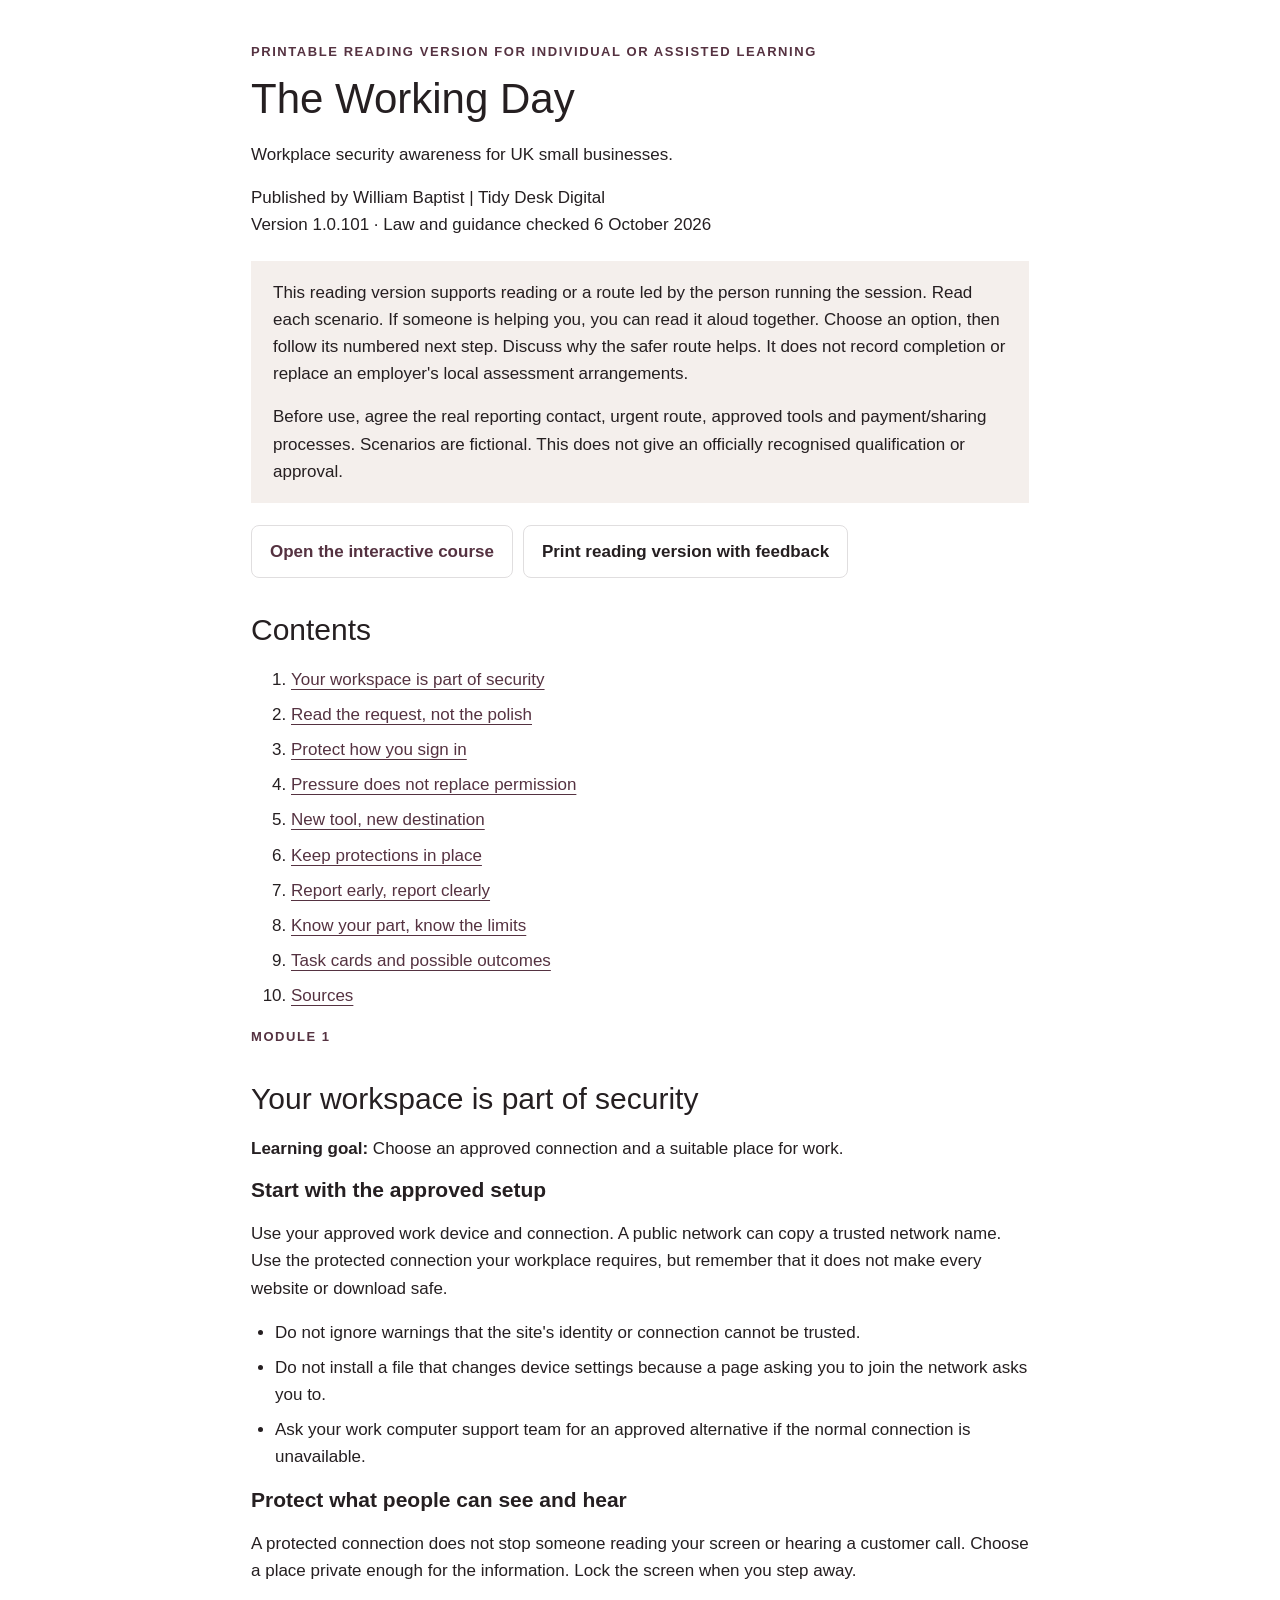
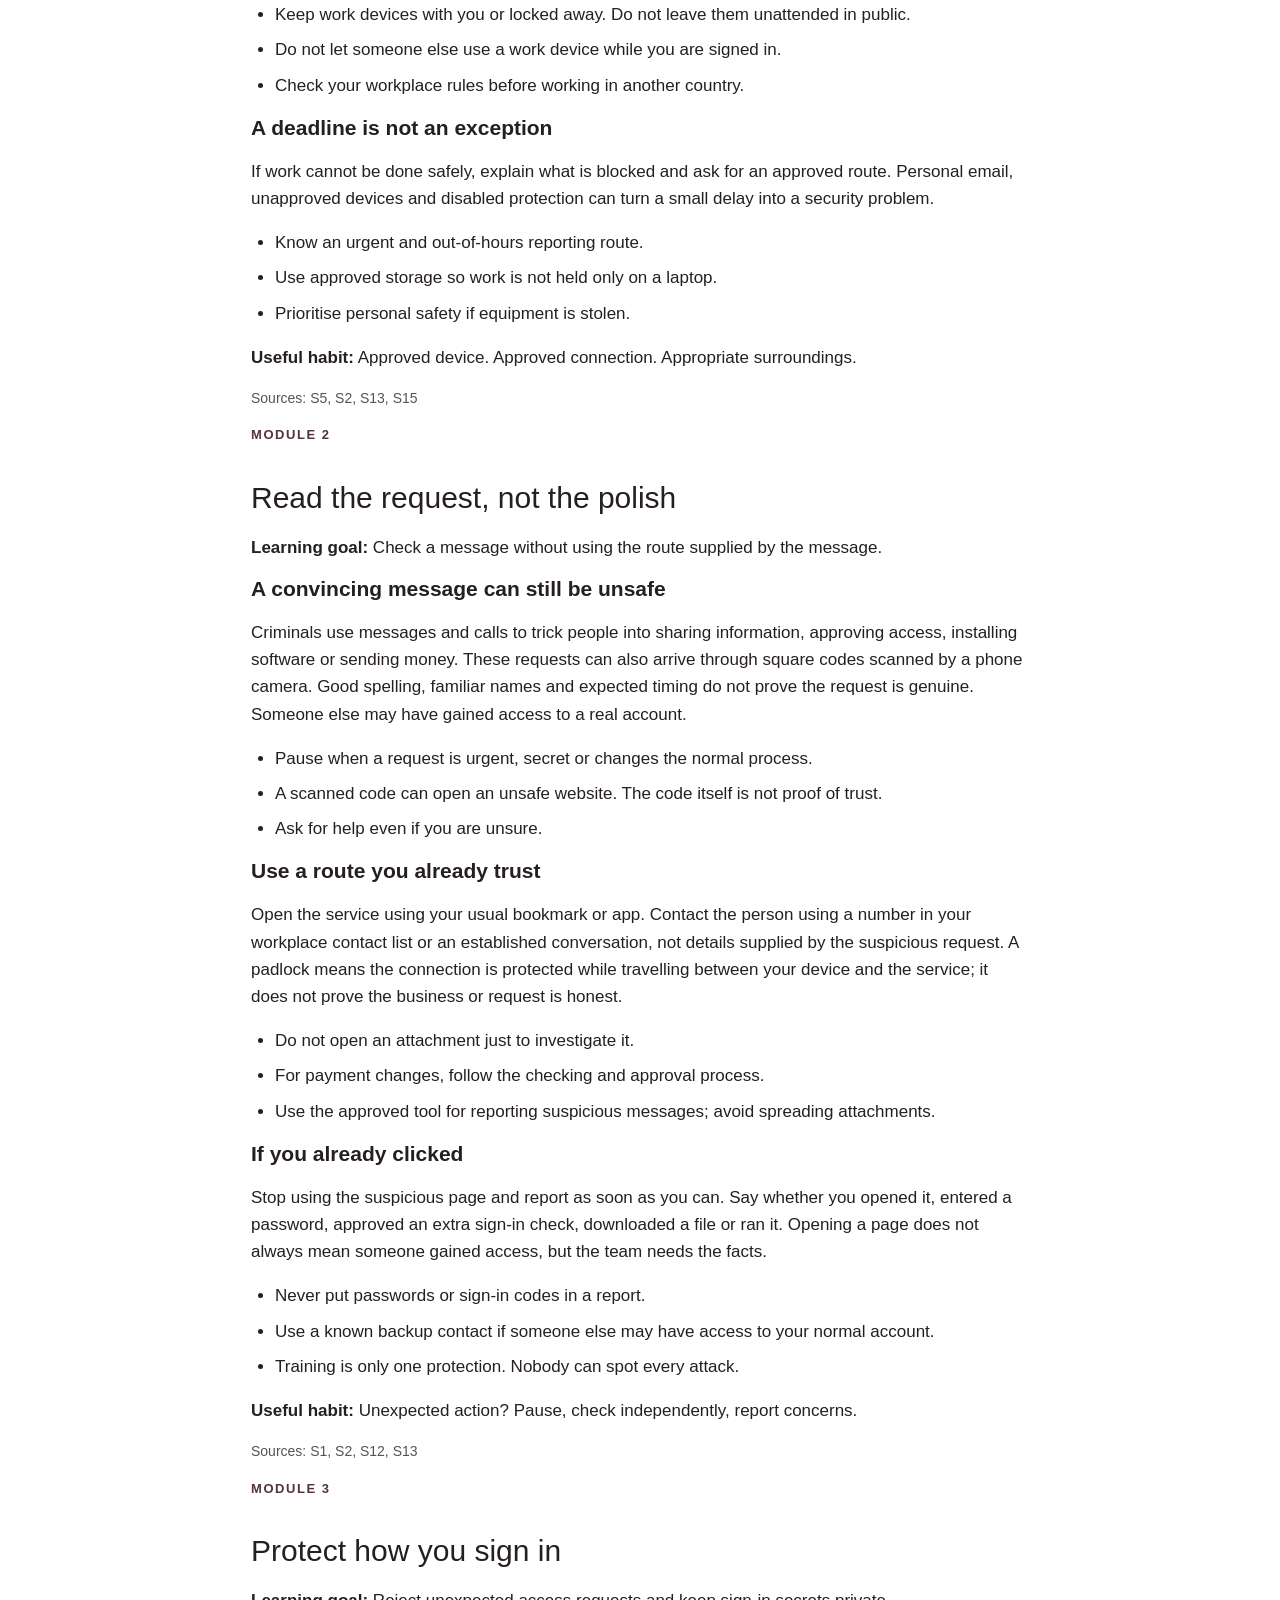
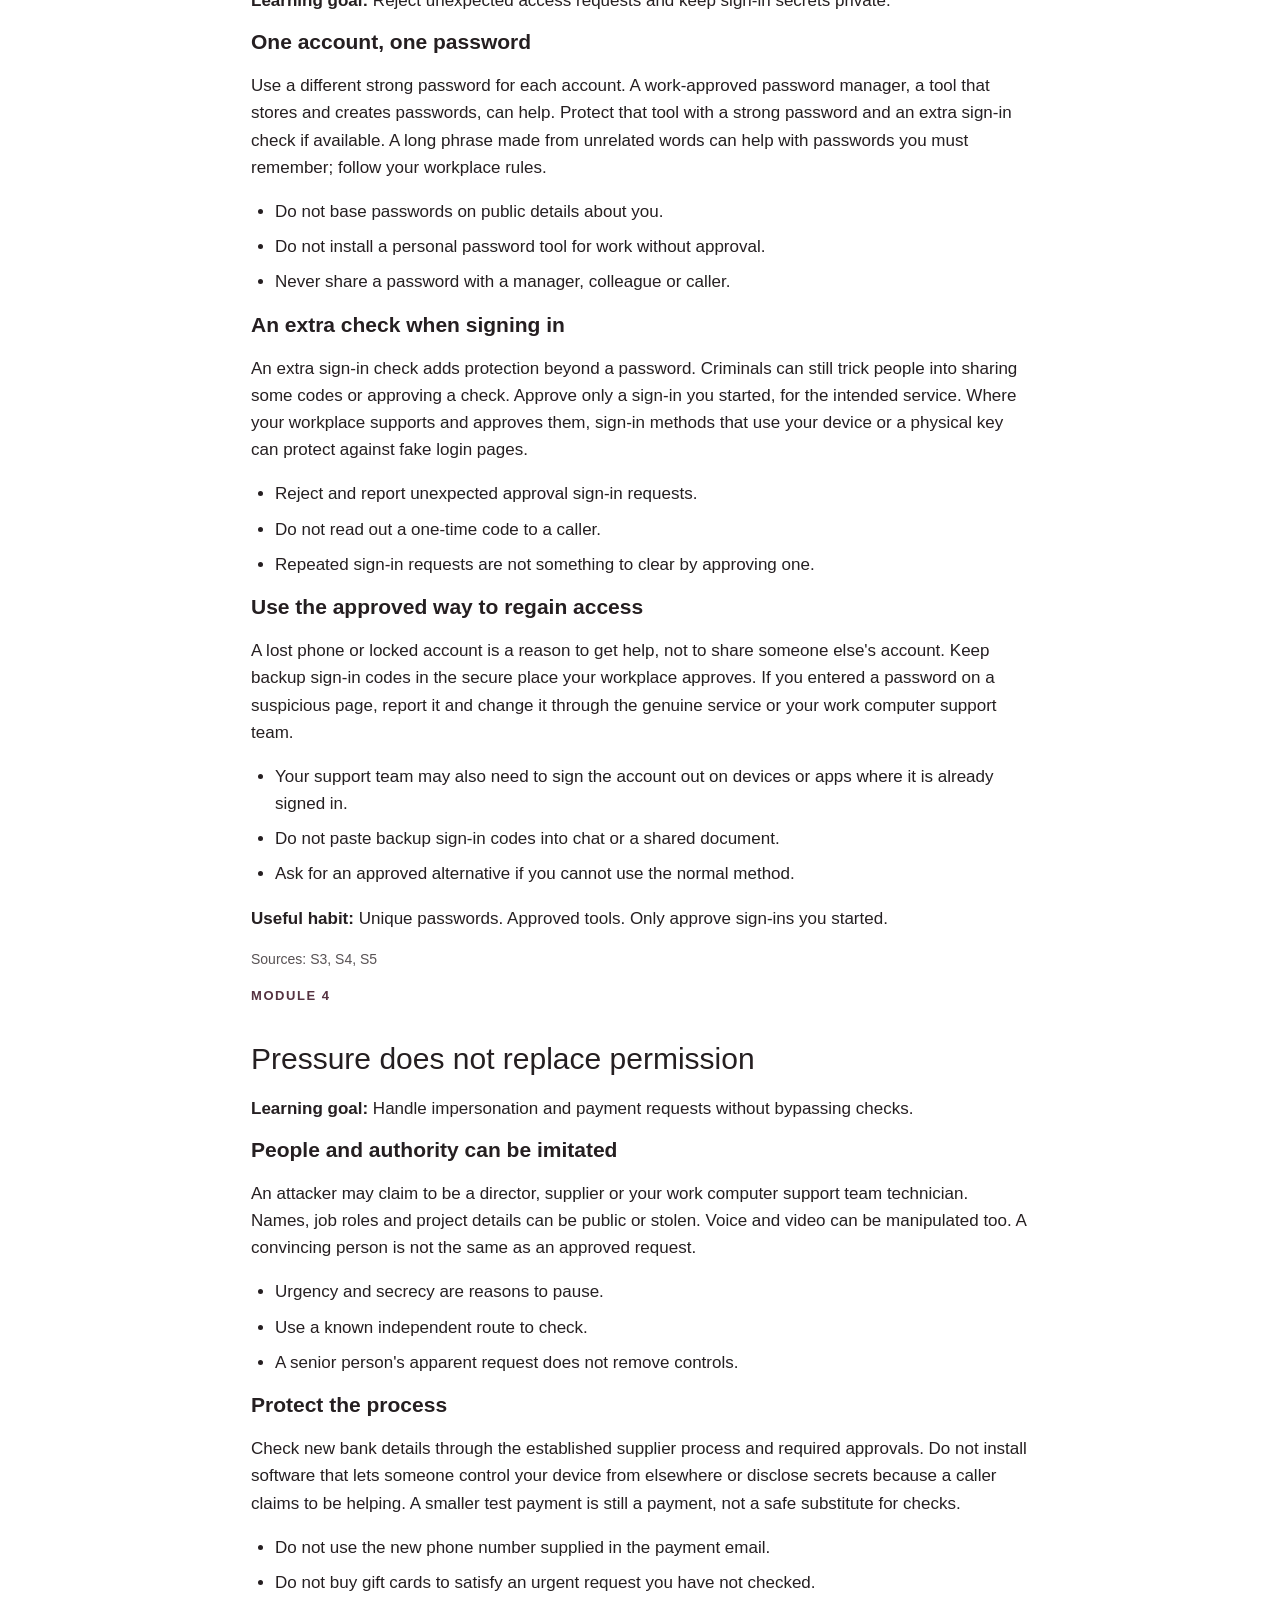
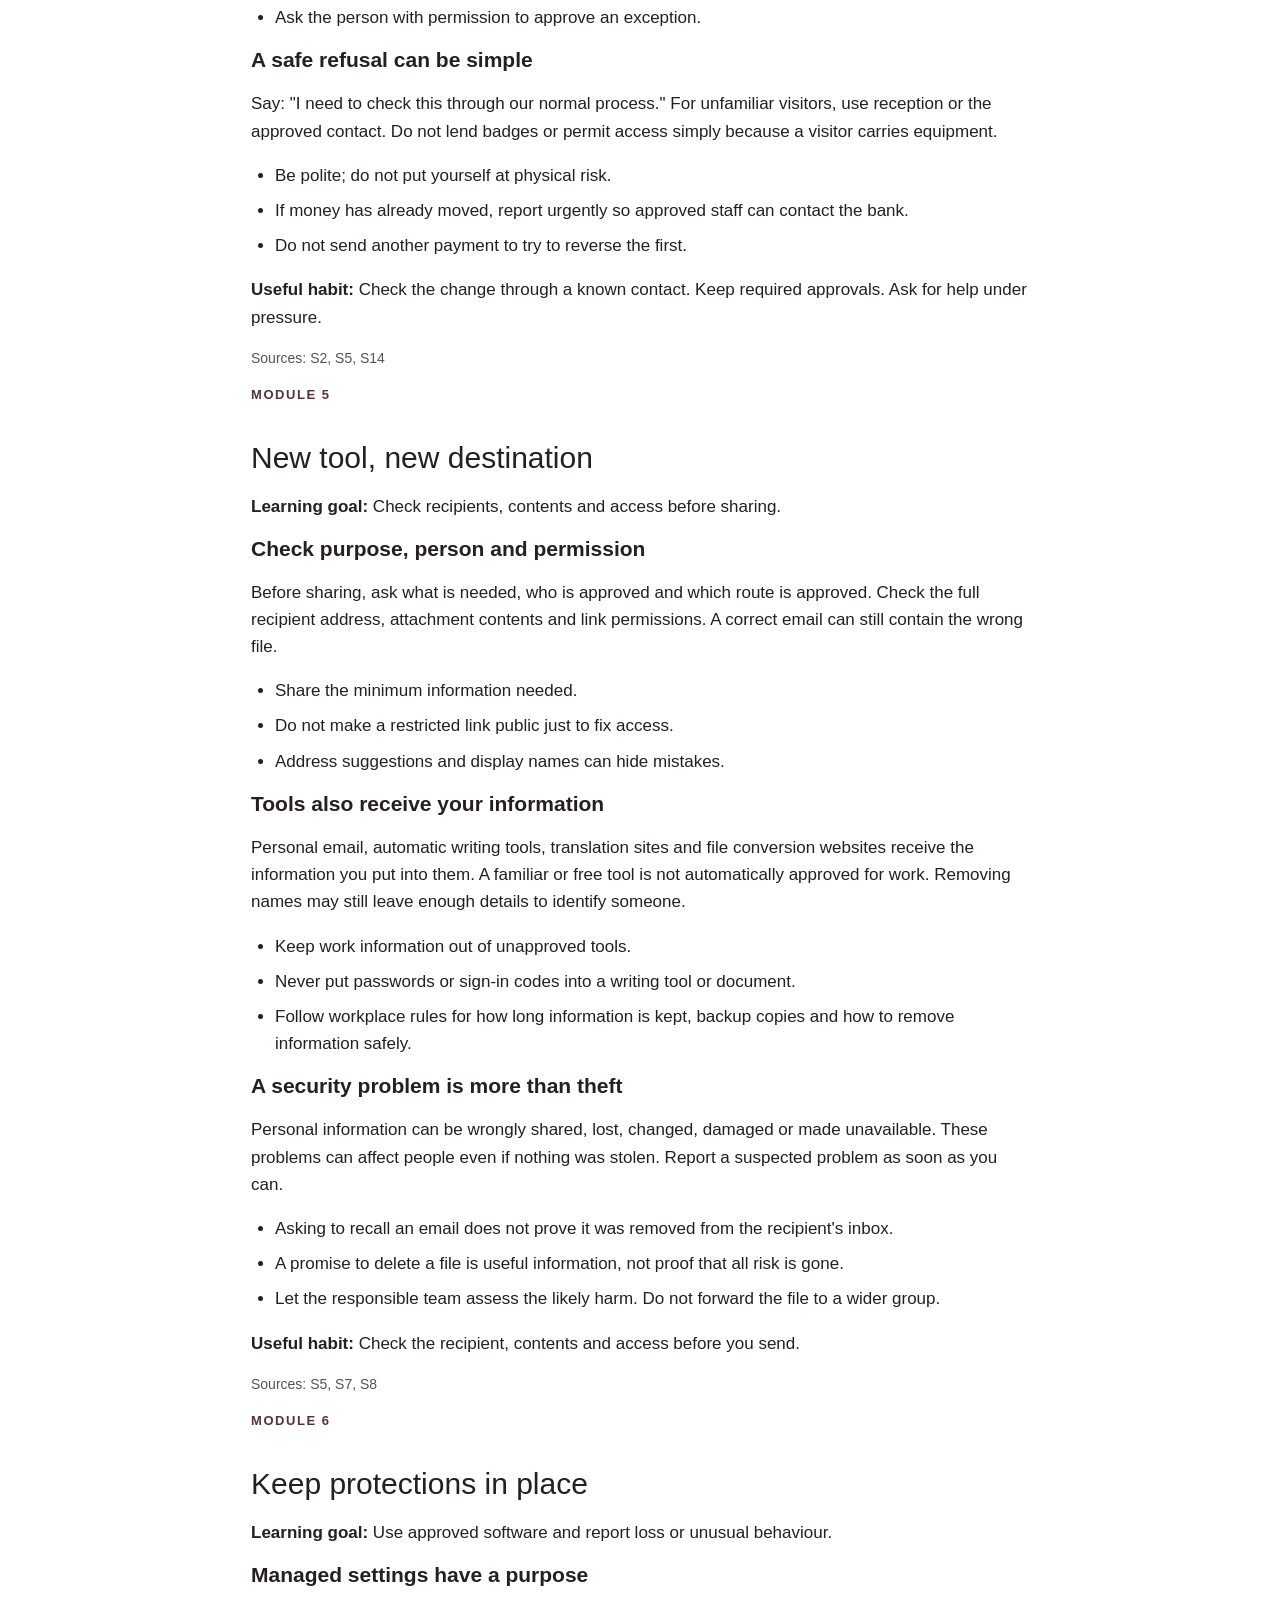
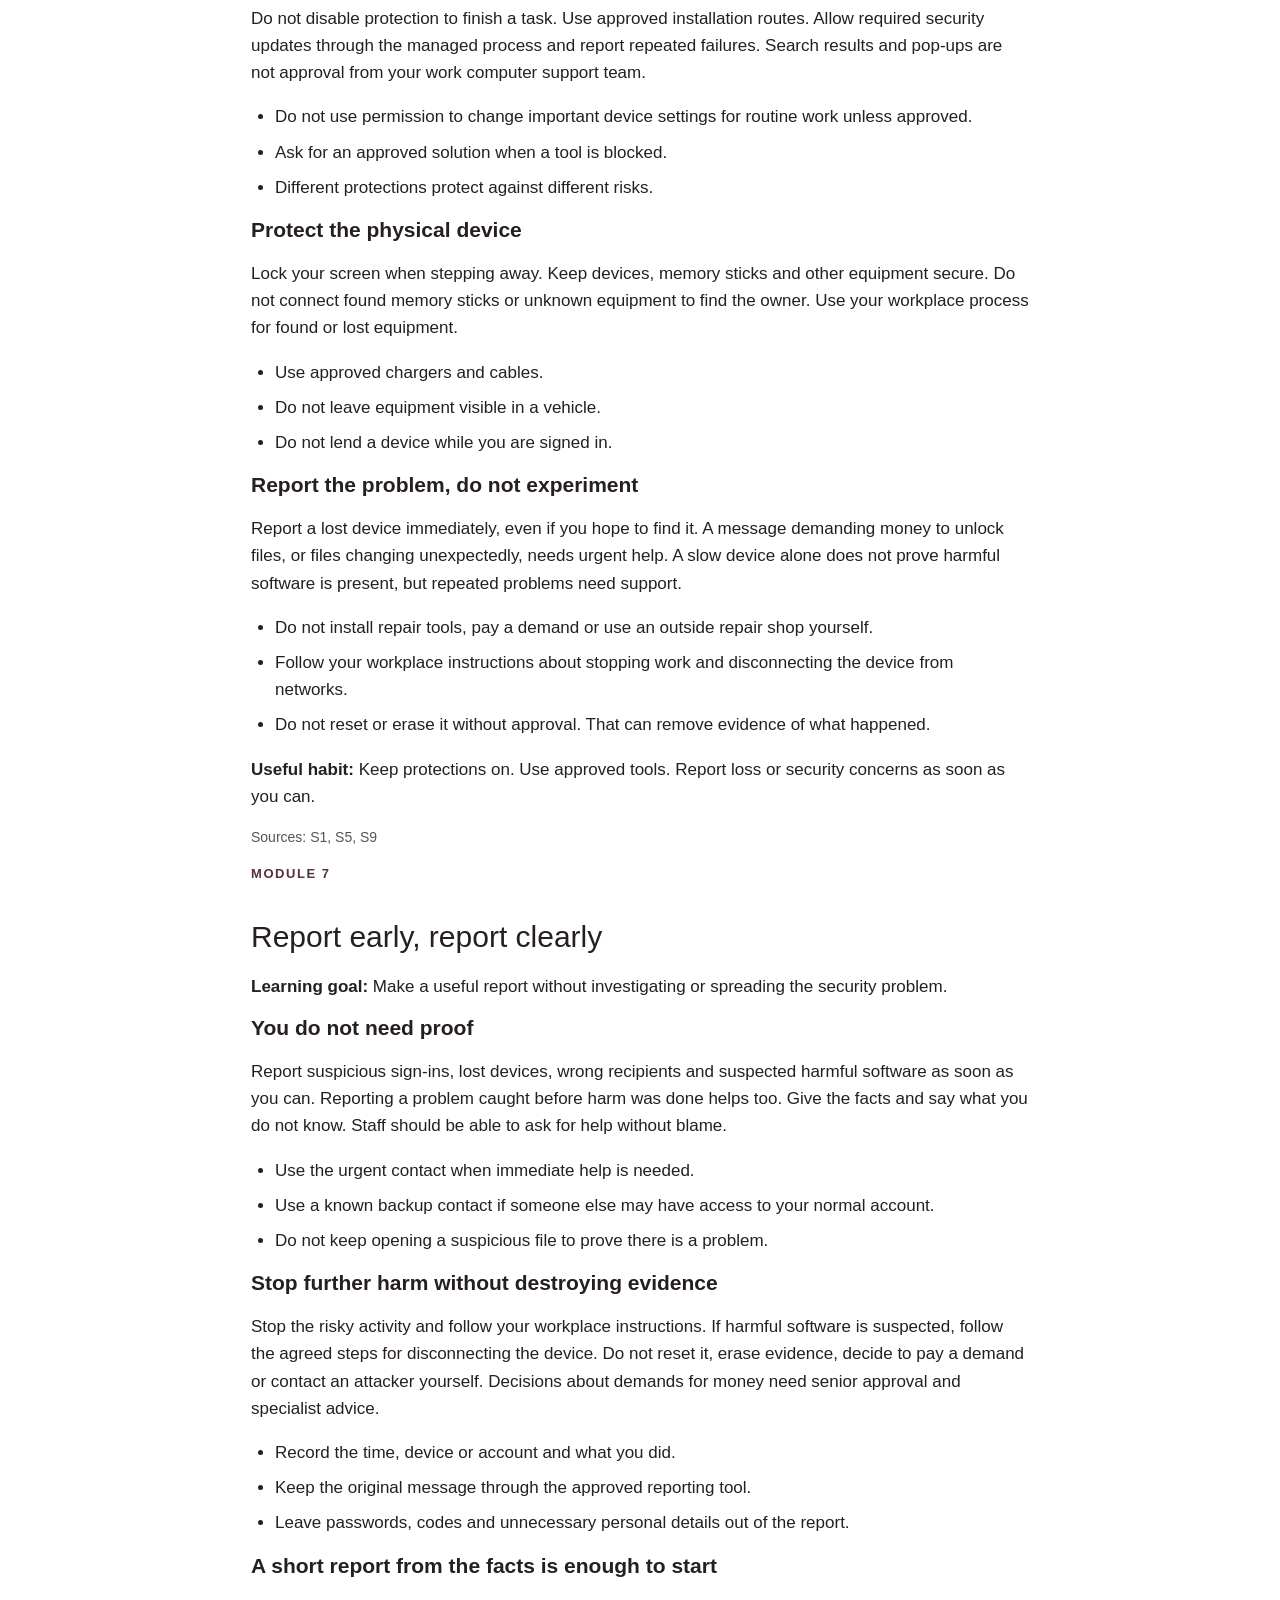
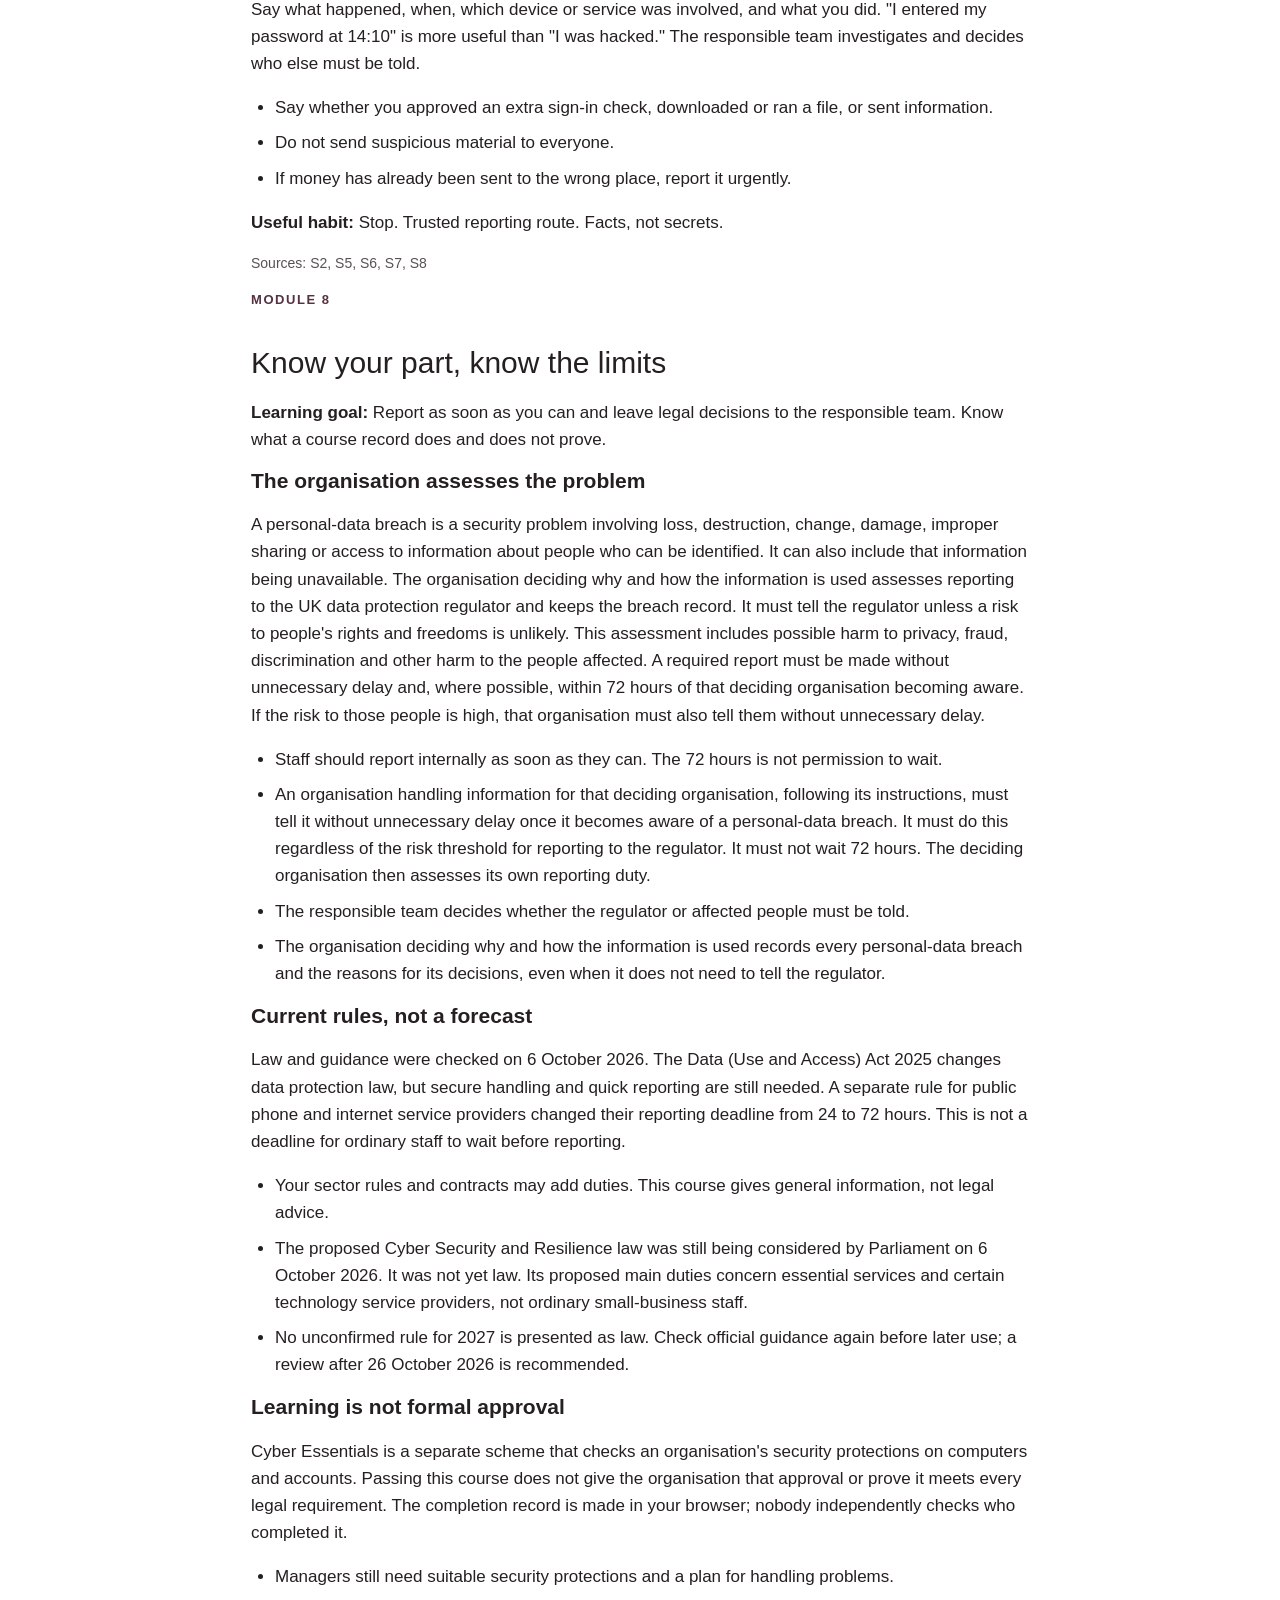
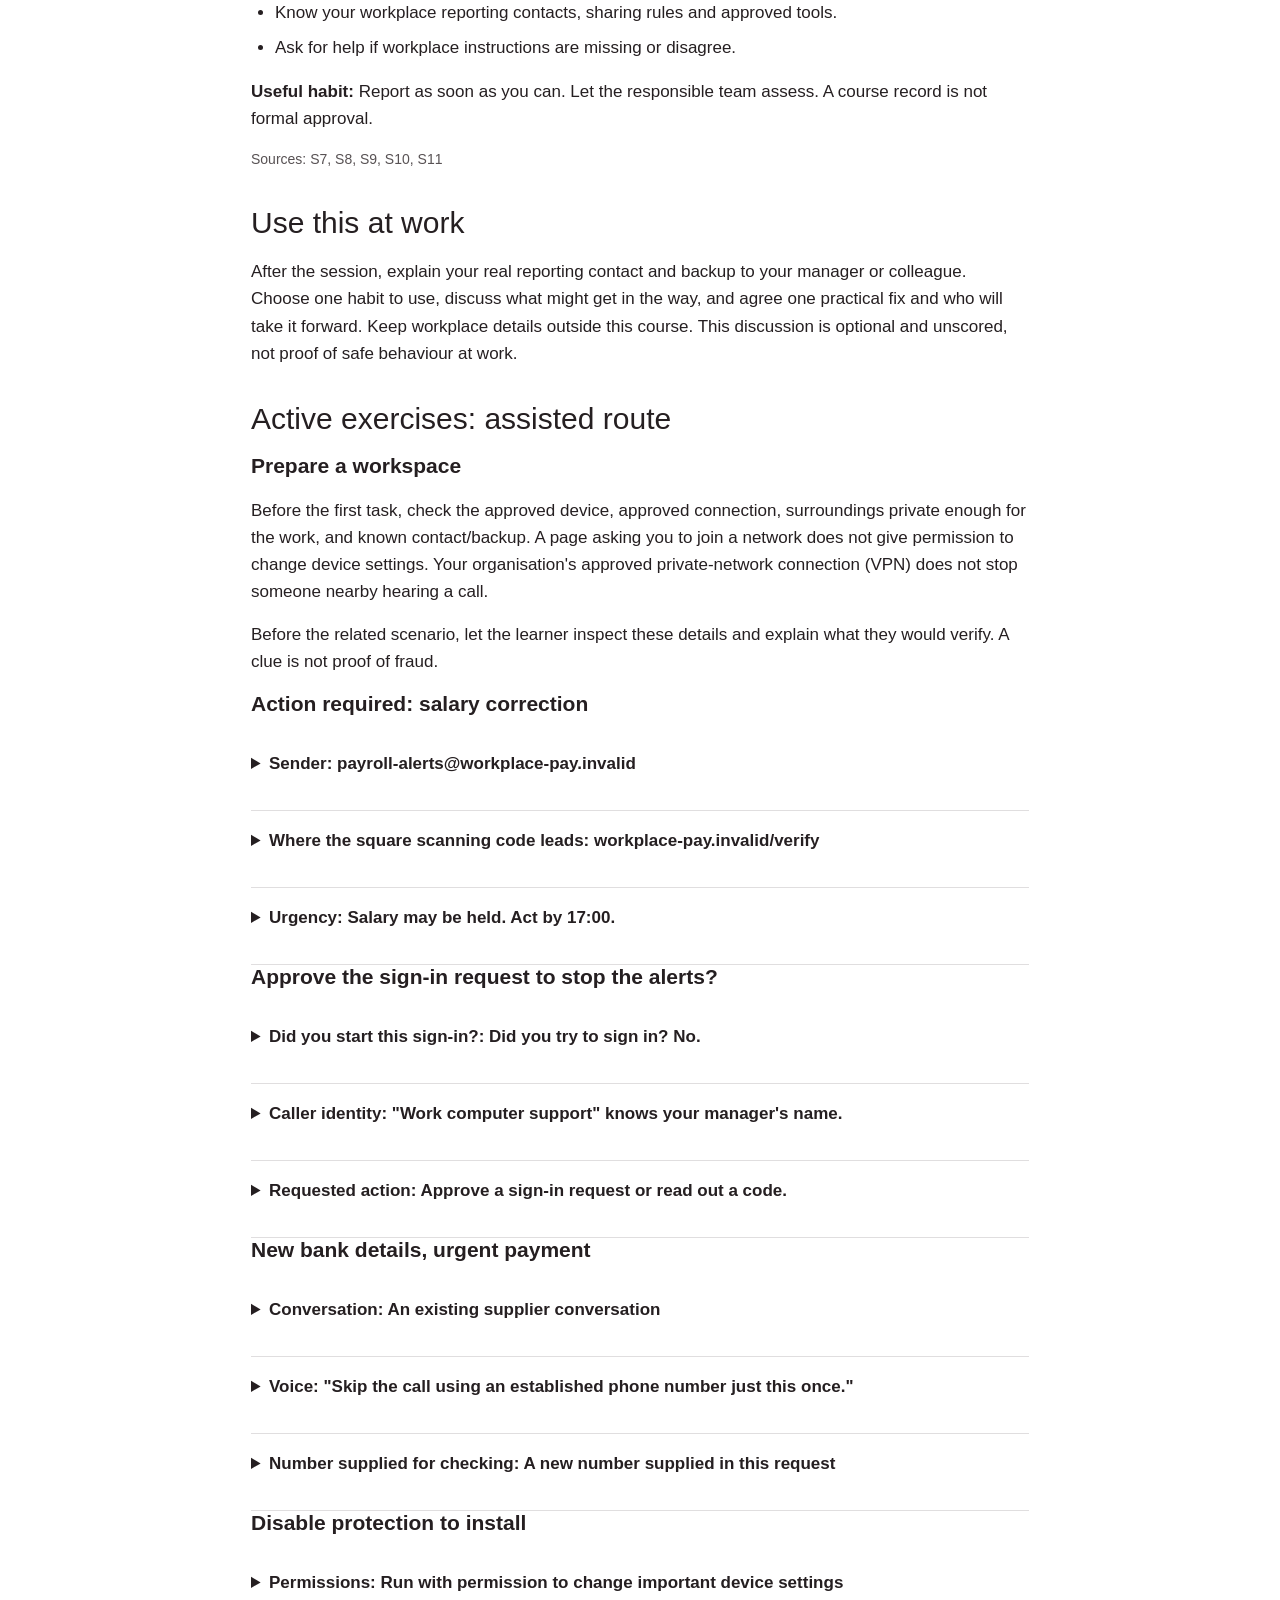
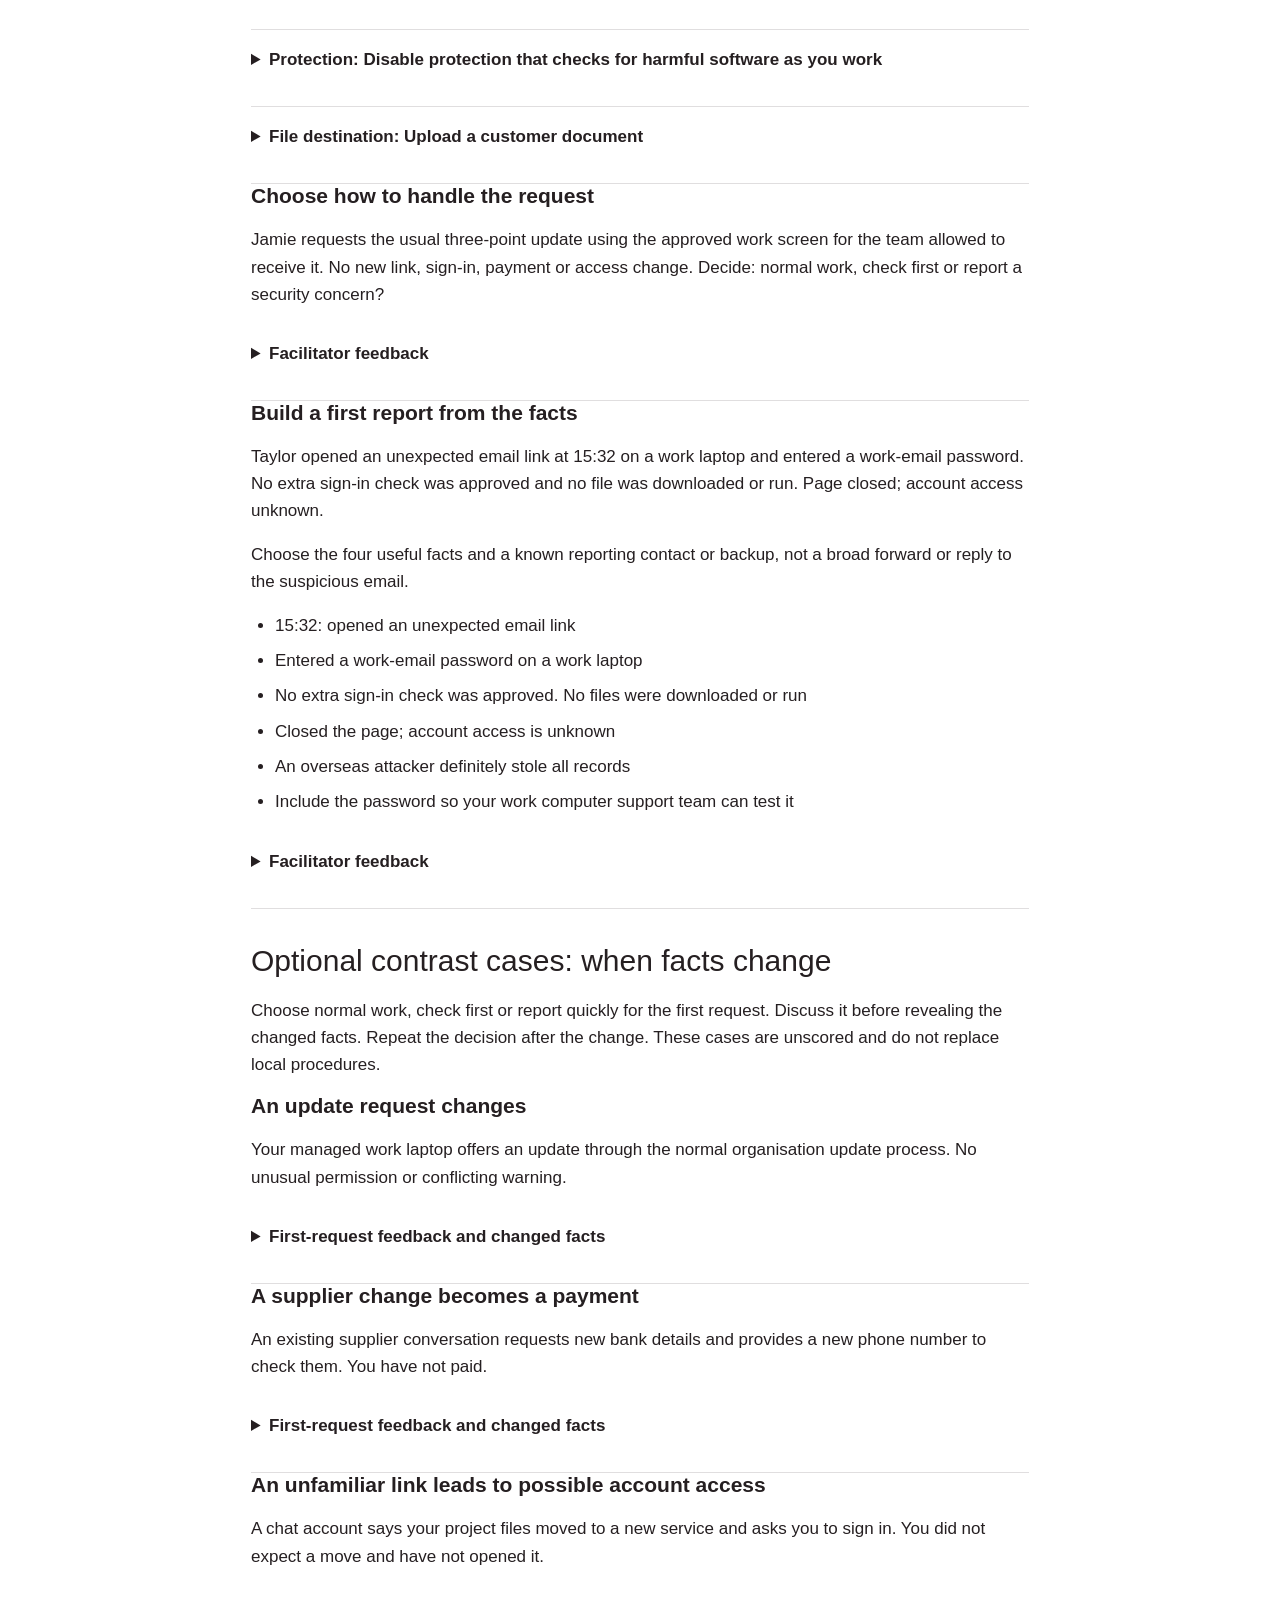
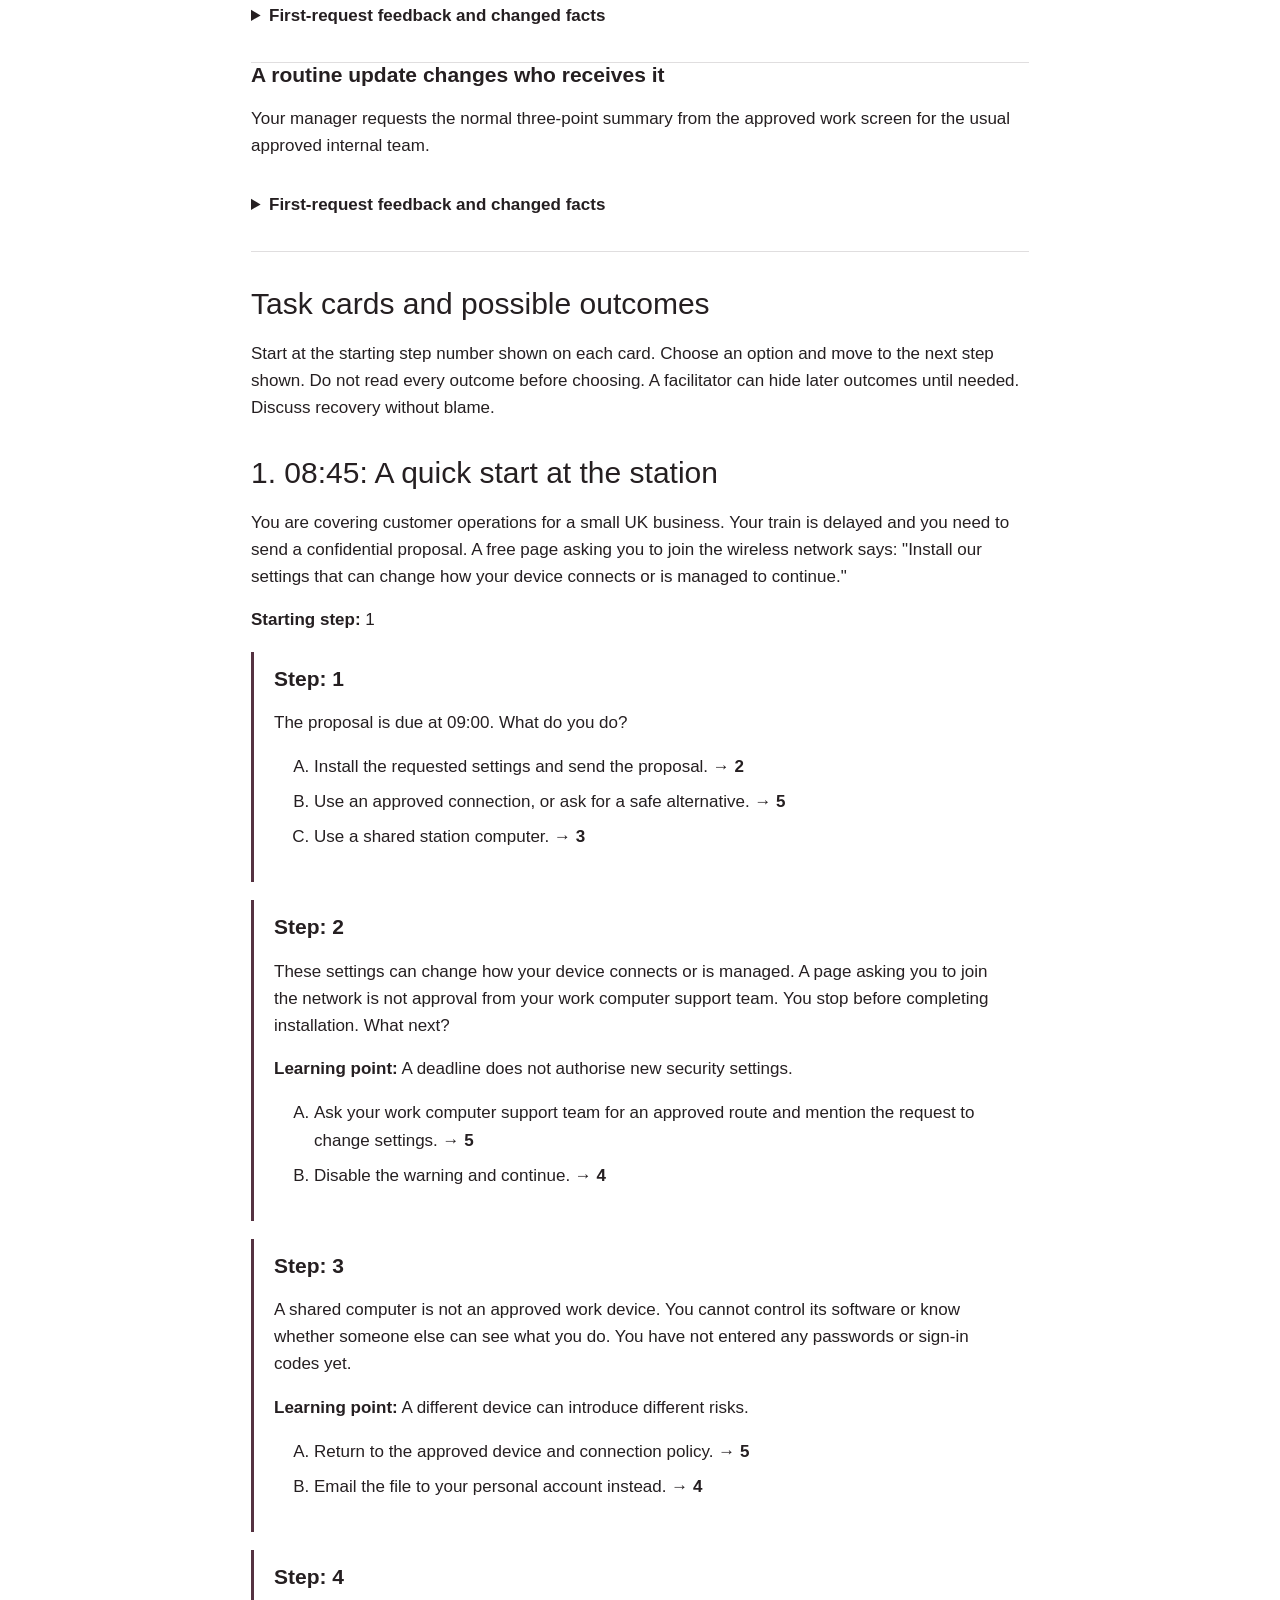
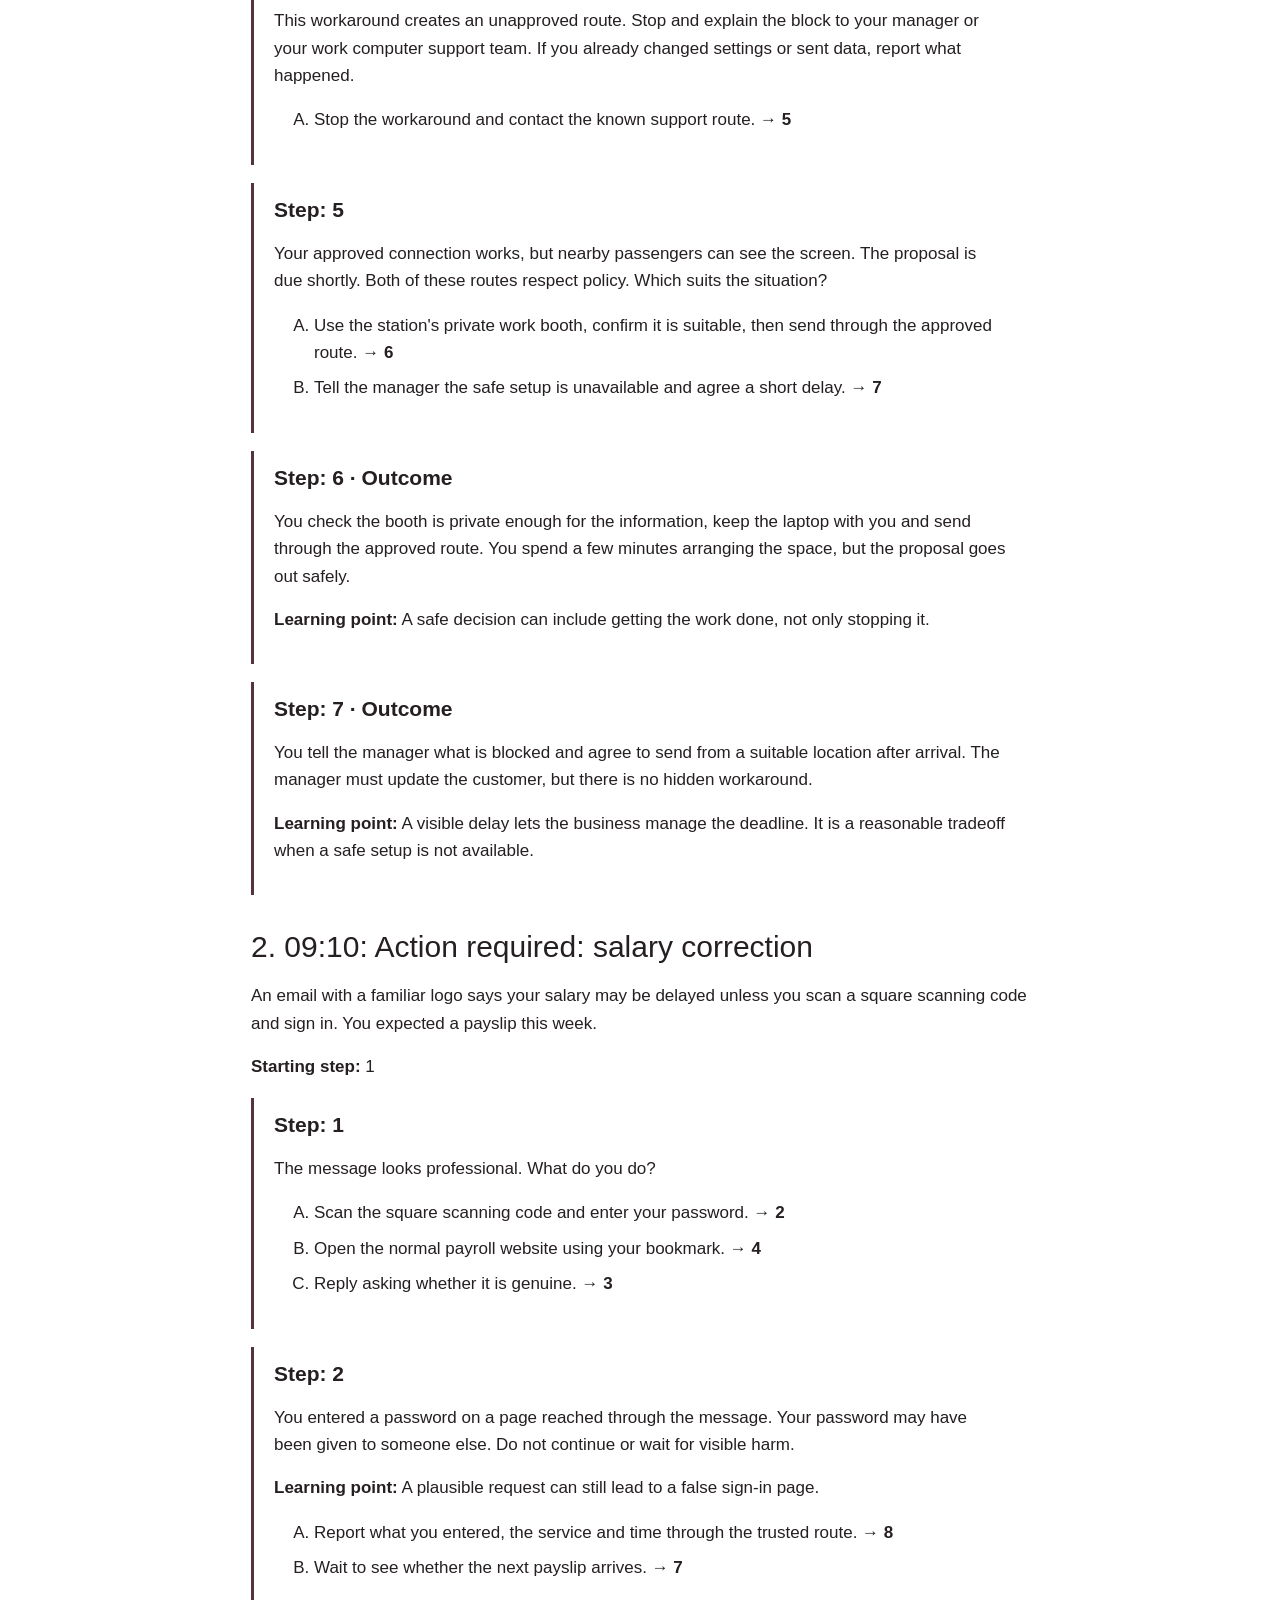
==== Learning-Transcript.html @ f576037e "Working Day v1.0.101: describe module check navigation feedback" ====
<!doctype html><html lang="en-GB"><head><meta charset="utf-8"><meta name="viewport" content="width=device-width,initial-scale=1"><title>The Working Day: reading version</title><link rel="stylesheet" href="style.css"><style>main{max-width:850px;overflow-wrap:anywhere}.route-block{border-left:3px solid #236b59;padding:15px 20px;margin:18px 0}section{break-inside:avoid}h1{font-size:42px}h2{margin-top:35px}@media print{h1{font-size:30px}body{font-size:12px;line-height:1.45}h2{font-size:22px}h3{font-size:16px}section{break-inside:auto}.route-block{break-inside:avoid}main{max-width:none}}
:root{--teal:#553241;--pale:#f3e9ec}h1,h2,h3{font-family:Arial,Helvetica,sans-serif;letter-spacing:0}.route-block{border-left-color:#553241}.notice{border-radius:0}@media print{h1,h2,h3,h4,.eyebrow{break-after:avoid-page;page-break-after:avoid}.reading-task-intro{break-inside:avoid-page;page-break-inside:avoid;break-after:avoid-page;page-break-after:avoid}p,li{orphans:3;widows:3}.route-block{border-left-color:#553241}}
</style></head><body><main><p class="eyebrow">Printable reading version for individual or assisted learning</p><h1>The Working Day</h1><p>Workplace security awareness for UK small businesses.</p><p>Published by William Baptist | Tidy Desk Digital<br>Version 1.0.101 · Law and guidance checked 6 October 2026</p><div class="notice"><p>This reading version supports reading or a route led by the person running the session. Read each scenario. If someone is helping you, you can read it aloud together. Choose an option, then follow its numbered next step. Discuss why the safer route helps. It does not record completion or replace an employer's local assessment arrangements.</p><p>Before use, agree the real reporting contact, urgent route, approved tools and payment/sharing processes. Scenarios are fictional. This does not give an officially recognised qualification or approval.</p></div><div class="actions no-print"><a href="index.html" class="button">Open the interactive course</a><button onclick="window.print()">Print reading version with feedback</button></div><noscript><p class="notice no-print">Scripts are off. Open each feedback/details section you want included before using your browser print command. Closed sections may not print. The interactive course and Print button need scripts.</p></noscript><h2>Contents</h2><ol><li><a href="#remote">Your workspace is part of security</a></li><li><a href="#phishing">Read the request, not the polish</a></li><li><a href="#accounts">Protect how you sign in</a></li><li><a href="#social">Pressure does not replace permission</a></li><li><a href="#data">New tool, new destination</a></li><li><a href="#devices">Keep protections in place</a></li><li><a href="#incidents">Report early, report clearly</a></li><li><a href="#law">Know your part, know the limits</a></li><li><a href="#scenarios">Task cards and possible outcomes</a></li><li><a href="#sources">Sources</a></li></ol><article id="remote"><p class="eyebrow">Module 1</p><h2>Your workspace is part of security</h2><p><strong>Learning goal:</strong> Choose an approved connection and a suitable place for work.</p><section><h3>Start with the approved setup</h3><p>Use your approved work device and connection. A public network can copy a trusted network name. Use the protected connection your workplace requires, but remember that it does not make every website or download safe.</p><ul><li>Do not ignore warnings that the site&#39;s identity or connection cannot be trusted.</li><li>Do not install a file that changes device settings because a page asking you to join the network asks you to.</li><li>Ask your work computer support team for an approved alternative if the normal connection is unavailable.</li></ul></section><section><h3>Protect what people can see and hear</h3><p>A protected connection does not stop someone reading your screen or hearing a customer call. Choose a place private enough for the information. Lock the screen when you step away.</p><ul><li>Keep work devices with you or locked away. Do not leave them unattended in public.</li><li>Do not let someone else use a work device while you are signed in.</li><li>Check your workplace rules before working in another country.</li></ul></section><section><h3>A deadline is not an exception</h3><p>If work cannot be done safely, explain what is blocked and ask for an approved route. Personal email, unapproved devices and disabled protection can turn a small delay into a security problem.</p><ul><li>Know an urgent and out-of-hours reporting route.</li><li>Use approved storage so work is not held only on a laptop.</li><li>Prioritise personal safety if equipment is stolen.</li></ul></section><p><strong>Useful habit:</strong> Approved device. Approved connection. Appropriate surroundings.</p><p class="hint">Sources: S5, S2, S13, S15</p></article><article id="phishing"><p class="eyebrow">Module 2</p><h2>Read the request, not the polish</h2><p><strong>Learning goal:</strong> Check a message without using the route supplied by the message.</p><section><h3>A convincing message can still be unsafe</h3><p>Criminals use messages and calls to trick people into sharing information, approving access, installing software or sending money. These requests can also arrive through square codes scanned by a phone camera. Good spelling, familiar names and expected timing do not prove the request is genuine. Someone else may have gained access to a real account.</p><ul><li>Pause when a request is urgent, secret or changes the normal process.</li><li>A scanned code can open an unsafe website. The code itself is not proof of trust.</li><li>Ask for help even if you are unsure.</li></ul></section><section><h3>Use a route you already trust</h3><p>Open the service using your usual bookmark or app. Contact the person using a number in your workplace contact list or an established conversation, not details supplied by the suspicious request. A padlock means the connection is protected while travelling between your device and the service; it does not prove the business or request is honest.</p><ul><li>Do not open an attachment just to investigate it.</li><li>For payment changes, follow the checking and approval process.</li><li>Use the approved tool for reporting suspicious messages; avoid spreading attachments.</li></ul></section><section><h3>If you already clicked</h3><p>Stop using the suspicious page and report as soon as you can. Say whether you opened it, entered a password, approved an extra sign-in check, downloaded a file or ran it. Opening a page does not always mean someone gained access, but the team needs the facts.</p><ul><li>Never put passwords or sign-in codes in a report.</li><li>Use a known backup contact if someone else may have access to your normal account.</li><li>Training is only one protection. Nobody can spot every attack.</li></ul></section><p><strong>Useful habit:</strong> Unexpected action? Pause, check independently, report concerns.</p><p class="hint">Sources: S1, S2, S12, S13</p></article><article id="accounts"><p class="eyebrow">Module 3</p><h2>Protect how you sign in</h2><p><strong>Learning goal:</strong> Reject unexpected access requests and keep sign-in secrets private.</p><section><h3>One account, one password</h3><p>Use a different strong password for each account. A work-approved password manager, a tool that stores and creates passwords, can help. Protect that tool with a strong password and an extra sign-in check if available. A long phrase made from unrelated words can help with passwords you must remember; follow your workplace rules.</p><ul><li>Do not base passwords on public details about you.</li><li>Do not install a personal password tool for work without approval.</li><li>Never share a password with a manager, colleague or caller.</li></ul></section><section><h3>An extra check when signing in</h3><p>An extra sign-in check adds protection beyond a password. Criminals can still trick people into sharing some codes or approving a check. Approve only a sign-in you started, for the intended service. Where your workplace supports and approves them, sign-in methods that use your device or a physical key can protect against fake login pages.</p><ul><li>Reject and report unexpected approval sign-in requests.</li><li>Do not read out a one-time code to a caller.</li><li>Repeated sign-in requests are not something to clear by approving one.</li></ul></section><section><h3>Use the approved way to regain access</h3><p>A lost phone or locked account is a reason to get help, not to share someone else&#39;s account. Keep backup sign-in codes in the secure place your workplace approves. If you entered a password on a suspicious page, report it and change it through the genuine service or your work computer support team.</p><ul><li>Your support team may also need to sign the account out on devices or apps where it is already signed in.</li><li>Do not paste backup sign-in codes into chat or a shared document.</li><li>Ask for an approved alternative if you cannot use the normal method.</li></ul></section><p><strong>Useful habit:</strong> Unique passwords. Approved tools. Only approve sign-ins you started.</p><p class="hint">Sources: S3, S4, S5</p></article><article id="social"><p class="eyebrow">Module 4</p><h2>Pressure does not replace permission</h2><p><strong>Learning goal:</strong> Handle impersonation and payment requests without bypassing checks.</p><section><h3>People and authority can be imitated</h3><p>An attacker may claim to be a director, supplier or your work computer support team technician. Names, job roles and project details can be public or stolen. Voice and video can be manipulated too. A convincing person is not the same as an approved request.</p><ul><li>Urgency and secrecy are reasons to pause.</li><li>Use a known independent route to check.</li><li>A senior person&#39;s apparent request does not remove controls.</li></ul></section><section><h3>Protect the process</h3><p>Check new bank details through the established supplier process and required approvals. Do not install software that lets someone control your device from elsewhere or disclose secrets because a caller claims to be helping. A smaller test payment is still a payment, not a safe substitute for checks.</p><ul><li>Do not use the new phone number supplied in the payment email.</li><li>Do not buy gift cards to satisfy an urgent request you have not checked.</li><li>Ask the person with permission to approve an exception.</li></ul></section><section><h3>A safe refusal can be simple</h3><p>Say: &quot;I need to check this through our normal process.&quot; For unfamiliar visitors, use reception or the approved contact. Do not lend badges or permit access simply because a visitor carries equipment.</p><ul><li>Be polite; do not put yourself at physical risk.</li><li>If money has already moved, report urgently so approved staff can contact the bank.</li><li>Do not send another payment to try to reverse the first.</li></ul></section><p><strong>Useful habit:</strong> Check the change through a known contact. Keep required approvals. Ask for help under pressure.</p><p class="hint">Sources: S2, S5, S14</p></article><article id="data"><p class="eyebrow">Module 5</p><h2>New tool, new destination</h2><p><strong>Learning goal:</strong> Check recipients, contents and access before sharing.</p><section><h3>Check purpose, person and permission</h3><p>Before sharing, ask what is needed, who is approved and which route is approved. Check the full recipient address, attachment contents and link permissions. A correct email can still contain the wrong file.</p><ul><li>Share the minimum information needed.</li><li>Do not make a restricted link public just to fix access.</li><li>Address suggestions and display names can hide mistakes.</li></ul></section><section><h3>Tools also receive your information</h3><p>Personal email, automatic writing tools, translation sites and file conversion websites receive the information you put into them. A familiar or free tool is not automatically approved for work. Removing names may still leave enough details to identify someone.</p><ul><li>Keep work information out of unapproved tools.</li><li>Never put passwords or sign-in codes into a writing tool or document.</li><li>Follow workplace rules for how long information is kept, backup copies and how to remove information safely.</li></ul></section><section><h3>A security problem is more than theft</h3><p>Personal information can be wrongly shared, lost, changed, damaged or made unavailable. These problems can affect people even if nothing was stolen. Report a suspected problem as soon as you can.</p><ul><li>Asking to recall an email does not prove it was removed from the recipient&#39;s inbox.</li><li>A promise to delete a file is useful information, not proof that all risk is gone.</li><li>Let the responsible team assess the likely harm. Do not forward the file to a wider group.</li></ul></section><p><strong>Useful habit:</strong> Check the recipient, contents and access before you send.</p><p class="hint">Sources: S5, S7, S8</p></article><article id="devices"><p class="eyebrow">Module 6</p><h2>Keep protections in place</h2><p><strong>Learning goal:</strong> Use approved software and report loss or unusual behaviour.</p><section><h3>Managed settings have a purpose</h3><p>Do not disable protection to finish a task. Use approved installation routes. Allow required security updates through the managed process and report repeated failures. Search results and pop-ups are not approval from your work computer support team.</p><ul><li>Do not use permission to change important device settings for routine work unless approved.</li><li>Ask for an approved solution when a tool is blocked.</li><li>Different protections protect against different risks.</li></ul></section><section><h3>Protect the physical device</h3><p>Lock your screen when stepping away. Keep devices, memory sticks and other equipment secure. Do not connect found memory sticks or unknown equipment to find the owner. Use your workplace process for found or lost equipment.</p><ul><li>Use approved chargers and cables.</li><li>Do not leave equipment visible in a vehicle.</li><li>Do not lend a device while you are signed in.</li></ul></section><section><h3>Report the problem, do not experiment</h3><p>Report a lost device immediately, even if you hope to find it. A message demanding money to unlock files, or files changing unexpectedly, needs urgent help. A slow device alone does not prove harmful software is present, but repeated problems need support.</p><ul><li>Do not install repair tools, pay a demand or use an outside repair shop yourself.</li><li>Follow your workplace instructions about stopping work and disconnecting the device from networks.</li><li>Do not reset or erase it without approval. That can remove evidence of what happened.</li></ul></section><p><strong>Useful habit:</strong> Keep protections on. Use approved tools. Report loss or security concerns as soon as you can.</p><p class="hint">Sources: S1, S5, S9</p></article><article id="incidents"><p class="eyebrow">Module 7</p><h2>Report early, report clearly</h2><p><strong>Learning goal:</strong> Make a useful report without investigating or spreading the security problem.</p><section><h3>You do not need proof</h3><p>Report suspicious sign-ins, lost devices, wrong recipients and suspected harmful software as soon as you can. Reporting a problem caught before harm was done helps too. Give the facts and say what you do not know. Staff should be able to ask for help without blame.</p><ul><li>Use the urgent contact when immediate help is needed.</li><li>Use a known backup contact if someone else may have access to your normal account.</li><li>Do not keep opening a suspicious file to prove there is a problem.</li></ul></section><section><h3>Stop further harm without destroying evidence</h3><p>Stop the risky activity and follow your workplace instructions. If harmful software is suspected, follow the agreed steps for disconnecting the device. Do not reset it, erase evidence, decide to pay a demand or contact an attacker yourself. Decisions about demands for money need senior approval and specialist advice.</p><ul><li>Record the time, device or account and what you did.</li><li>Keep the original message through the approved reporting tool.</li><li>Leave passwords, codes and unnecessary personal details out of the report.</li></ul></section><section><h3>A short report from the facts is enough to start</h3><p>Say what happened, when, which device or service was involved, and what you did. &quot;I entered my password at 14:10&quot; is more useful than &quot;I was hacked.&quot; The responsible team investigates and decides who else must be told.</p><ul><li>Say whether you approved an extra sign-in check, downloaded or ran a file, or sent information.</li><li>Do not send suspicious material to everyone.</li><li>If money has already been sent to the wrong place, report it urgently.</li></ul></section><p><strong>Useful habit:</strong> Stop. Trusted reporting route. Facts, not secrets.</p><p class="hint">Sources: S2, S5, S6, S7, S8</p></article><article id="law"><p class="eyebrow">Module 8</p><h2>Know your part, know the limits</h2><p><strong>Learning goal:</strong> Report as soon as you can and leave legal decisions to the responsible team. Know what a course record does and does not prove.</p><section><h3>The organisation assesses the problem</h3><p>A personal-data breach is a security problem involving loss, destruction, change, damage, improper sharing or access to information about people who can be identified. It can also include that information being unavailable. The organisation deciding why and how the information is used assesses reporting to the UK data protection regulator and keeps the breach record. It must tell the regulator unless a risk to people&#39;s rights and freedoms is unlikely. This assessment includes possible harm to privacy, fraud, discrimination and other harm to the people affected. A required report must be made without unnecessary delay and, where possible, within 72 hours of that deciding organisation becoming aware. If the risk to those people is high, that organisation must also tell them without unnecessary delay.</p><ul><li>Staff should report internally as soon as they can. The 72 hours is not permission to wait.</li><li>An organisation handling information for that deciding organisation, following its instructions, must tell it without unnecessary delay once it becomes aware of a personal-data breach. It must do this regardless of the risk threshold for reporting to the regulator. It must not wait 72 hours. The deciding organisation then assesses its own reporting duty.</li><li>The responsible team decides whether the regulator or affected people must be told.</li><li>The organisation deciding why and how the information is used records every personal-data breach and the reasons for its decisions, even when it does not need to tell the regulator.</li></ul></section><section><h3>Current rules, not a forecast</h3><p>Law and guidance were checked on 6 October 2026. The Data (Use and Access) Act 2025 changes data protection law, but secure handling and quick reporting are still needed. A separate rule for public phone and internet service providers changed their reporting deadline from 24 to 72 hours. This is not a deadline for ordinary staff to wait before reporting.</p><ul><li>Your sector rules and contracts may add duties. This course gives general information, not legal advice.</li><li>The proposed Cyber Security and Resilience law was still being considered by Parliament on 6 October 2026. It was not yet law. Its proposed main duties concern essential services and certain technology service providers, not ordinary small-business staff.</li><li>No unconfirmed rule for 2027 is presented as law. Check official guidance again before later use; a review after 26 October 2026 is recommended.</li></ul></section><section><h3>Learning is not formal approval</h3><p>Cyber Essentials is a separate scheme that checks an organisation&#39;s security protections on computers and accounts. Passing this course does not give the organisation that approval or prove it meets every legal requirement. The completion record is made in your browser; nobody independently checks who completed it.</p><ul><li>Managers still need suitable security protections and a plan for handling problems.</li><li>Know your workplace reporting contacts, sharing rules and approved tools.</li><li>Ask for help if workplace instructions are missing or disagree.</li></ul></section><p><strong>Useful habit:</strong> Report as soon as you can. Let the responsible team assess. A course record is not formal approval.</p><p class="hint">Sources: S7, S8, S9, S10, S11</p></article><h2>Use this at work</h2><p>After the session, explain your real reporting contact and backup to your manager or colleague. Choose one habit to use, discuss what might get in the way, and agree one practical fix and who will take it forward. Keep workplace details outside this course. This discussion is optional and unscored, not proof of safe behaviour at work.</p><h2>Active exercises: assisted route</h2><section><h3>Prepare a workspace</h3><p>Before the first task, check the approved device, approved connection, surroundings private enough for the work, and known contact/backup. A page asking you to join a network does not give permission to change device settings. Your organisation's approved private-network connection (VPN) does not stop someone nearby hearing a call.</p></section><p>Before the related scenario, let the learner inspect these details and explain what they would verify. A clue is not proof of fraud.</p><section><h3>Action required: salary correction</h3><details><summary>Sender: payroll-alerts@workplace-pay.invalid</summary><p>The display name says Payroll Team. This address alone cannot prove who sent it. Compare with a known route, not the logo.</p></details><details><summary>Where the square scanning code leads: workplace-pay.invalid/verify</summary><p>This is not your known payroll bookmark. A square scanning code hides the destination until inspected; open the genuine website yourself.</p></details><details><summary>Urgency: Salary may be held. Act by 17:00.</summary><p>Urgency can be legitimate, but is not permission to skip an independent check.</p></details></section><section><h3>Approve the sign-in request to stop the alerts?</h3><details><summary>Did you start this sign-in?: Did you try to sign in? No.</summary><p>Reject a sign-in request you did not start. If you already approved one, report it as soon as you can.</p></details><details><summary>Caller identity: &quot;Work computer support&quot; knows your manager&#39;s name.</summary><p>A name is not proof of identity. Use the known work computer support number, not one supplied by the caller.</p></details><details><summary>Requested action: Approve a sign-in request or read out a code.</summary><p>Both can enable sign-in. Do not share codes or approve unexpected requests.</p></details></section><section><h3>New bank details, urgent payment</h3><details><summary>Conversation: An existing supplier conversation</summary><p>An existing account may be accessed or controlled without permission. A familiar conversation does not check new bank details.</p></details><details><summary>Voice: &quot;Skip the call using an established phone number just this once.&quot;</summary><p>A convincing voice can be imitated. Follow the established checking and approval process.</p></details><details><summary>Number supplied for checking: A new number supplied in this request</summary><p>Calling the sender&#39;s own number is not checking through a separate, trusted contact. Use your established contact.</p></details></section><section><h3>Disable protection to install</h3><details><summary>Permissions: Run with permission to change important device settings</summary><p>This gives software wider control. Ask for an approved tool, not a security workaround.</p></details><details><summary>Protection: Disable protection that checks for harmful software as you work</summary><p>Stop. A converter request is not permission to disable protection.</p></details><details><summary>File destination: Upload a customer document</summary><p>A new service is a new place receiving work information. Check approval before sending work information.</p></details></section><section><h3>Choose how to handle the request</h3><p>Jamie requests the usual three-point update using the approved work screen for the team allowed to receive it. No new link, sign-in, payment or access change. Decide: normal work, check first or report a security concern?</p><details><summary>Facilitator feedback</summary><p>Normal work fits these facts. Watch for later changes, such as a new automatic writing tool.</p></details></section><section><h3>Build a first report from the facts</h3><p>Taylor opened an unexpected email link at 15:32 on a work laptop and entered a work-email password. No extra sign-in check was approved and no file was downloaded or run. Page closed; account access unknown.</p><p>Choose the four useful facts and a known reporting contact or backup, not a broad forward or reply to the suspicious email.</p><ul><li>15:32: opened an unexpected email link</li><li>Entered a work-email password on a work laptop</li><li>No extra sign-in check was approved. No files were downloaded or run</li><li>Closed the page; account access is unknown</li><li>An overseas attacker definitely stole all records</li><li>Include the password so your work computer support team can test it</li></ul><details><summary>Facilitator feedback</summary><p>The first four items are observed facts. Leave guesses and passwords out. No real report is sent.</p></details></section><h2>Optional contrast cases: when facts change</h2><p>Choose normal work, check first or report quickly for the first request. Discuss it before revealing the changed facts. Repeat the decision after the change. These cases are unscored and do not replace local procedures.</p><section><h3>An update request changes</h3><p>Your managed work laptop offers an update through the normal organisation update process. No unusual permission or conflicting warning.</p><details><summary>First-request feedback and changed facts</summary><p>Use the approved update process. Ordinary approved work does not need to be reported as a security concern only because it is online.</p><p><strong>Changed facts:</strong> Now a browser pop-up asks you to install new settings that change how the device connects or is managed from an unfamiliar website. You have not installed it.</p><details><summary>Changed-facts feedback</summary><p>The website and requested access changed. Stop this pop-up and use the known work computer support team route or approved update process. Do not install those settings.</p></details></details></section><section><h3>A supplier change becomes a payment</h3><p>An existing supplier conversation requests new bank details and provides a new phone number to check them. You have not paid.</p><details><summary>First-request feedback and changed facts</summary><p>Use the established supplier contact and required approvals. Use a trusted contact you already have, not a number supplied by this request.</p><p><strong>Changed facts:</strong> A colleague now says the payment has already been sent to those new details without the established check.</p><details><summary>Changed-facts feedback</summary><p>Report urgently through the known reporting or payment concern route. Authorised staff may need to contact the bank. Do not send another payment; recovering the money is not guaranteed.</p></details></details></section><section><h3>An unfamiliar link leads to possible account access</h3><p>A chat account says your project files moved to a new service and asks you to sign in. You did not expect a move and have not opened it.</p><details><summary>First-request feedback and changed facts</summary><p>Check through the usual project service or established independent contact, not the supplied link. A familiar account can be accessed or controlled without permission.</p><p><strong>Changed facts:</strong> You now learn a colleague entered their work password through that link and approved an unexpected sign-in request.</p><details><summary>Changed-facts feedback</summary><p>Report the actions and time as soon as you can through a trusted route. The team responsible for handling the concern directs restoring safe account access and signing the account out on devices or apps where it is already signed in. Never include the password or codes.</p></details></details></section><section><h3>A routine update changes who receives it</h3><p>Your manager requests the normal three-point summary from the approved work screen for the usual approved internal team.</p><details><summary>First-request feedback and changed facts</summary><p>Use the normal approved work screen and group of people. Stay alert if the task changes.</p><p><strong>Changed facts:</strong> The next message asks you to upload the customer spreadsheet to a new free website that generates text or summaries automatically to make the summary. Approval for that tool or sharing information is not known.</p><details><summary>Changed-facts feedback</summary><p>A new tool receives the work information. Check approval for the tool and information first, or use the approved manual route. A routine request did not authorise this change.</p></details></details></section><h2 id="scenarios">Task cards and possible outcomes</h2><p>Start at the starting step number shown on each card. Choose an option and move to the next step shown. Do not read every outcome before choosing. A facilitator can hide later outcomes until needed. Discuss recovery without blame.</p><article><div class="reading-task-intro"><h2>1. 08:45: A quick start at the station</h2><p>You are covering customer operations for a small UK business. Your train is delayed and you need to send a confidential proposal. A free page asking you to join the wireless network says: &quot;Install our settings that can change how your device connects or is managed to continue.&quot;</p><p><strong>Starting step:</strong> 1</p></div><section class="route-block"><h3>Step: 1</h3><p>The proposal is due at 09:00. What do you do?</p><ol type="A"><li>Install the requested settings and send the proposal. <strong>→ 2</strong></li><li>Use an approved connection, or ask for a safe alternative. <strong>→ 5</strong></li><li>Use a shared station computer. <strong>→ 3</strong></li></ol></section><section class="route-block"><h3>Step: 2</h3><p>These settings can change how your device connects or is managed. A page asking you to join the network is not approval from your work computer support team. You stop before completing installation. What next?</p><p><strong>Learning point:</strong> A deadline does not authorise new security settings.</p><ol type="A"><li>Ask your work computer support team for an approved route and mention the request to change settings. <strong>→ 5</strong></li><li>Disable the warning and continue. <strong>→ 4</strong></li></ol></section><section class="route-block"><h3>Step: 3</h3><p>A shared computer is not an approved work device. You cannot control its software or know whether someone else can see what you do. You have not entered any passwords or sign-in codes yet.</p><p><strong>Learning point:</strong> A different device can introduce different risks.</p><ol type="A"><li>Return to the approved device and connection policy. <strong>→ 5</strong></li><li>Email the file to your personal account instead. <strong>→ 4</strong></li></ol></section><section class="route-block"><h3>Step: 4</h3><p>This workaround creates an unapproved route. Stop and explain the block to your manager or your work computer support team. If you already changed settings or sent data, report what happened.</p><ol type="A"><li>Stop the workaround and contact the known support route. <strong>→ 5</strong></li></ol></section><section class="route-block"><h3>Step: 5</h3><p>Your approved connection works, but nearby passengers can see the screen. The proposal is due shortly. Both of these routes respect policy. Which suits the situation?</p><ol type="A"><li>Use the station&#39;s private work booth, confirm it is suitable, then send through the approved route. <strong>→ 6</strong></li><li>Tell the manager the safe setup is unavailable and agree a short delay. <strong>→ 7</strong></li></ol></section><section class="route-block"><h3>Step: 6 · Outcome</h3><p>You check the booth is private enough for the information, keep the laptop with you and send through the approved route. You spend a few minutes arranging the space, but the proposal goes out safely.</p><p><strong>Learning point:</strong> A safe decision can include getting the work done, not only stopping it.</p></section><section class="route-block"><h3>Step: 7 · Outcome</h3><p>You tell the manager what is blocked and agree to send from a suitable location after arrival. The manager must update the customer, but there is no hidden workaround.</p><p><strong>Learning point:</strong> A visible delay lets the business manage the deadline. It is a reasonable tradeoff when a safe setup is not available.</p></section></article><article><div class="reading-task-intro"><h2>2. 09:10: Action required: salary correction</h2><p>An email with a familiar logo says your salary may be delayed unless you scan a square scanning code and sign in. You expected a payslip this week.</p><p><strong>Starting step:</strong> 1</p></div><section class="route-block"><h3>Step: 1</h3><p>The message looks professional. What do you do?</p><ol type="A"><li>Scan the square scanning code and enter your password. <strong>→ 2</strong></li><li>Open the normal payroll website using your bookmark. <strong>→ 4</strong></li><li>Reply asking whether it is genuine. <strong>→ 3</strong></li></ol></section><section class="route-block"><h3>Step: 2</h3><p>You entered a password on a page reached through the message. Your password may have been given to someone else. Do not continue or wait for visible harm.</p><p><strong>Learning point:</strong> A plausible request can still lead to a false sign-in page.</p><ol type="A"><li>Report what you entered, the service and time through the trusted route. <strong>→ 8</strong></li><li>Wait to see whether the next payslip arrives. <strong>→ 7</strong></li></ol></section><section class="route-block"><h3>Step: 3</h3><p>The reply goes to the same source that sent the request. A reassuring answer would not independently check it.</p><ol type="A"><li>Use the genuine payroll website or directory contact instead. <strong>→ 4</strong></li></ol></section><section class="route-block"><h3>Step: 4</h3><p>There is no correction request on the genuine website. The email says your staff/payroll team is too busy for calls.</p><ol type="A"><li>Contact your staff/payroll team using the staff directory and report the message. <strong>→ 9</strong></li><li>Use the urgent phone number in the email. <strong>→ 5</strong></li><li>Delete it without reporting. <strong>→ 6</strong></li></ol></section><section class="route-block"><h3>Step: 5</h3><p>The email supplied that number; it could lead to the sender. Checking needs a route you already trust.</p><ol type="A"><li>Use the staff directory and report. <strong>→ 9</strong></li></ol></section><section class="route-block"><h3>Step: 6</h3><p>Deleting avoids this request, but a report can help protect other staff. You do not need to prove it is malicious.</p><ol type="A"><li>Use the approved route for reporting suspicious messages. <strong>→ 9</strong></li></ol></section><section class="route-block"><h3>Step: 7</h3><p>Waiting gives a possible attacker more time. A quick report helps your work computer support team protect the account, including changing its password and signing it out on devices or apps where it is already signed in.</p><ol type="A"><li>Report the action and time now, without sending the password. <strong>→ 8</strong></li></ol></section><section class="route-block"><h3>Step: 8 · Outcome</h3><p>You tell your work computer support team what you entered and when, without sharing the password itself. You follow the approved instructions for safely regaining access to the account. Your work computer support team can consider signing the account out on devices or apps where it is already signed in as well as a password change.</p><p><strong>Learning point:</strong> If you acted on a suspicious request, report as soon as you can. A click, a password and a download need different responses.</p></section><section class="route-block"><h3>Step: 9 · Outcome</h3><p>Your staff/payroll team checks the request through its established route. Your report helps the team warn other staff without circulating the risky square scanning code.</p><p><strong>Learning point:</strong> Expected timing and good design do not prove the identity of a message.</p></section></article><article><div class="reading-task-intro"><h2>3. 09:40: Approve the sign-in request to stop the alerts?</h2><p>Three sign-in requests arrive on your phone. You did not start a sign-in. A caller says they are from your work computer support team and asks you to approve one.</p><p><strong>Starting step:</strong> 1</p></div><section class="route-block"><h3>Step: 1</h3><p>The caller knows your manager&#39;s name. What do you do?</p><ol type="A"><li>Approve one so the alerts stop. <strong>→ 2</strong></li><li>Reject the sign-in requests and contact the known work computer support route. <strong>→ 5</strong></li><li>Read a one-time code to the caller instead. <strong>→ 3</strong></li></ol></section><section class="route-block"><h3>Step: 2</h3><p>An unexpected approval may grant account access. You cannot safely assume it was your work computer support team. Report the service, time and that you approved it.</p><ol type="A"><li>Use a trusted route to tell your work computer support team what happened. <strong>→ 7</strong></li><li>Change the password and tell nobody. <strong>→ 4</strong></li></ol></section><section class="route-block"><h3>Step: 3</h3><p>The code is also a sign-in secret. Knowing your manager&#39;s name does not prove who the caller is.</p><ol type="A"><li>Do not share it; contact the known work computer support contact. <strong>→ 5</strong></li></ol></section><section class="route-block"><h3>Step: 4</h3><p>Changing a password does not always sign the account out on devices or apps where it is already signed in, or undo other changes. The team needs to know the account may have been accessed.</p><ol type="A"><li>Report the approval and follow instructions to regain access safely. <strong>→ 7</strong></li></ol></section><section class="route-block"><h3>Step: 5</h3><p>The known work computer support team confirms it did not call you. Your report allows it to investigate attempted access. How will you protect future sign-ins?</p><ol type="A"><li>Use my approved sign-in method and approve only sign-ins I start. <strong>→ 8</strong></li><li>Turn the extra sign-in check off because it is annoying. <strong>→ 6</strong></li></ol></section><section class="route-block"><h3>Step: 6</h3><p>An extra sign-in check adds useful protection. The problem was an unexpected request, not a reason to turn off protection.</p><ol type="A"><li>Keep the approved method and use your work computer support team for problems regaining access. <strong>→ 8</strong></li></ol></section><section class="route-block"><h3>Step: 7 · Outcome</h3><p>Your work computer support team investigates and directs steps to regain safe account access, including signing the account out on devices or apps where it is already signed in if needed. You keep codes and backup sign-in secrets out of the report.</p><p><strong>Learning point:</strong> Reject unexpected approvals. Report any accidental approval as soon as you can.</p></section><section class="route-block"><h3>Step: 8 · Outcome</h3><p>You keep the approved sign-in protections. If a method becomes unavailable, you will use the approved process to regain access rather than a shared account.</p><p><strong>Learning point:</strong> An extra sign-in check helps, but only approve a sign-in you started.</p></section></article><article><div class="reading-task-intro"><h2>4. 10:30: New bank details, urgent payment</h2><p>A message inside a familiar supplier email conversation gives new bank details. A voice note sounding like your manager says: &quot;Pay today. Skip the check just this once.&quot;</p><p><strong>Starting step:</strong> 1</p></div><section class="route-block"><h3>Step: 1</h3><p>The voice sounds right and the contract is important. What next?</p><ol type="A"><li>Pay because the two messages agree. <strong>→ 5</strong></li><li>Check through the established supplier and payment approval process. <strong>→ 3</strong></li><li>Call the new number in the email. <strong>→ 2</strong></li></ol></section><section class="route-block"><h3>Step: 2</h3><p>The request supplied its own way to check it. A convincing call to that number would not provide independent confirmation.</p><ol type="A"><li>Use the existing supplier contact and required approval route. <strong>→ 3</strong></li></ol></section><section class="route-block"><h3>Step: 3</h3><p>The established supplier contact is unavailable. The requester says the contract is at risk. Two approved routes are available; choose the one you would use here.</p><ol type="A"><li>Hold the payment and ask for help from the person authorised to approve payment, explaining the deadline. <strong>→ 10</strong></li><li>Ask the person authorised to approve payment to use the agreed backup checking route. <strong>→ 11</strong></li><li>Send a smaller test payment while waiting. <strong>→ 4</strong></li></ol></section><section class="route-block"><h3>Step: 4</h3><p>A small payment is still a financial commitment and does not check the bank change.</p><ol type="A"><li>Return to checking and approval. <strong>→ 9</strong></li></ol></section><section class="route-block"><h3>Step: 5</h3><p>Money has already moved. Acting quickly may help recover the money. What do you do?</p><ol type="A"><li>Report urgently with transaction details so approved staff can contact the bank. <strong>→ 8</strong></li><li>Send another transfer to reverse it. <strong>→ 6</strong></li><li>Wait for the supplier to complain. <strong>→ 7</strong></li></ol></section><section class="route-block"><h3>Step: 6</h3><p>A second transfer does not reverse the first and may create more loss.</p><ol type="A"><li>Stop and report urgently. <strong>→ 8</strong></li></ol></section><section class="route-block"><h3>Step: 7</h3><p>Delay can reduce the chance of recovering the money. You do not need to prove fraud before raising the concern.</p><ol type="A"><li>Report urgently through the known contact for payment concerns. <strong>→ 8</strong></li></ol></section><section class="route-block"><h3>Step: 8 · Outcome</h3><p>The approved team contacts the bank and response staff with the transaction facts. You do not contact the suspected attacker or make further payments.</p><p><strong>Learning point:</strong> After a possible fraudulent payment, quickly passing the concern to the right person matters.</p></section><section class="route-block"><h3>Step: 9 · Outcome</h3><p>The person authorised to approve payment uses an established contact to check the change. The process holds, even when the voice and conversation feel familiar.</p><p><strong>Learning point:</strong> Pressure, familiar accounts and convincing voices do not replace approval.</p></section><section class="route-block"><h3>Step: 10 · Outcome</h3><p>You hold the payment and record the reason. The person authorised to approve payment agrees to contact the supplier when the established contact is available. The customer-facing team may need to explain a delay.</p><p><strong>Learning point:</strong> Holding a payment is a valid choice when required checking cannot be completed. Make the delay visible.</p></section><section class="route-block"><h3>Step: 11 · Outcome</h3><p>The person authorised to approve payment uses the pre-agreed backup checking route, checks the bank change and keeps the required approval record. The checked instruction is processed without using the number in the suspicious request.</p><p><strong>Learning point:</strong> A documented backup process can keep work moving. It must already be approved, not invented by the requester.</p></section></article><article><div class="reading-task-intro"><h2>5. 11:30: The usual support update</h2><p>Jamie asks you to prepare a three-point update from the usual customer support screen. You normally handle this each Wednesday. The record is in the approved work system, the request is in your established team chat, and the update goes to the usual approved team. No new sign-in link, payment, permission change or new recipient is involved.</p><p><strong>Starting step:</strong> 6</p></div><section class="route-block"><h3>Step: 1</h3><p>Other details can still identify customers. Removing names does not always stop someone being identified from the other details.</p><ol type="A"><li>Use only an approved route and the smallest amount of information allowed for the task. <strong>→ 3</strong></li></ol></section><section class="route-block"><h3>Step: 2</h3><p>A personal account still sends work information to the service. It does not remove the data-handling risk.</p><ol type="A"><li>Check the approved route. <strong>→ 3</strong></li></ol></section><section class="route-block"><h3>Step: 3</h3><p>This automatic writing tool is not approved for these records. The colleague says it will take longer manually.</p><ol type="A"><li>Use the approved manual process and explain the time needed. <strong>→ 5</strong></li><li>Paste only one record as a test. <strong>→ 4</strong></li></ol></section><section class="route-block"><h3>Step: 4</h3><p>Sharing even one customer record gives information to the service. Testing is not permission to send it.</p><ol type="A"><li>Use the approved manual process. <strong>→ 5</strong></li></ol></section><section class="route-block"><h3>Step: 5 · Outcome</h3><p>You complete the work through the approved route and raise the need for a safe tool with the manager. No customer records are put into an unapproved service.</p><p><strong>Learning point:</strong> New tool, new destination. Check approval and share only the information needed.</p></section><section class="route-block"><h3>Step: 6</h3><p>This is expected work through the established route. What is a sensible next step?</p><ol type="A"><li>Open the approved work screen through the usual route and prepare only the needed summary. <strong>→ 9</strong></li><li>Report it as a security problem only because it arrived in chat. <strong>→ 7</strong></li><li>Send the full copy of the records to the whole business so nobody misses context. <strong>→ 8</strong></li></ol></section><section class="route-block"><h3>Step: 7</h3><p>You can ask about any concern, but the provided facts do not identify an unusual security request. Treating every routine task as a security problem adds work without resolving a specific risk.</p><ol type="A"><li>Continue through the approved process, watching for any change in the request. <strong>→ 9</strong></li></ol></section><section class="route-block"><h3>Step: 8</h3><p>Routine work does not justify a wider audience or more data than needed. Keep the update to the approved group and task.</p><ol type="A"><li>Prepare a limited summary in the approved process. <strong>→ 9</strong></li></ol></section><section class="route-block"><h3>Step: 9</h3><p>You open the real work screen. The normal summary is possible. Jamie then suggests a new free automatic writing tool to speed it up, using the downloaded copy of the records that includes customer health details.</p><ol type="A"><li>Check the tool and data-handling approval before using the downloaded copy of the records. <strong>→ 3</strong></li><li>Remove the names and paste the downloaded copy of the records into the new tool. <strong>→ 1</strong></li><li>Use your personal account for the tool. <strong>→ 2</strong></li></ol></section></article><article><div class="reading-task-intro"><h2>6. 13:15: The nearly correct address</h2><p>You sent a spreadsheet containing staff pay and bank details. The address suggestions selected the wrong external recipient. You notice one minute later.</p><p><strong>Starting step:</strong> 1</p></div><section class="route-block"><h3>Step: 1</h3><p>What happens first?</p><ol type="A"><li>Delete the sent email and carry on. <strong>→ 2</strong></li><li>Report immediately through the known person responsible for security or personal information concerns. <strong>→ 4</strong></li><li>Wait to see whether the recipient opens it. <strong>→ 3</strong></li></ol></section><section class="route-block"><h3>Step: 2</h3><p>Deleting your copy does not remove the recipient&#39;s copy. The wrong sharing still needs assessment.</p><ol type="A"><li>Report the facts as soon as you can. <strong>→ 4</strong></li></ol></section><section class="route-block"><h3>Step: 3</h3><p>Waiting can make it harder to limit further harm and assess the risk.</p><ol type="A"><li>Report as soon as you can. <strong>→ 4</strong></li></ol></section><section class="route-block"><h3>Step: 4</h3><p>A recall attempt fails. The recipient promises deletion. What do you tell the team responsible for handling the concern?</p><ol type="A"><li>The facts, the contents involved and what was done to limit further harm, through the approved secure route. <strong>→ 7</strong></li><li>It is resolved, so no record is needed. <strong>→ 5</strong></li><li>Forward the spreadsheet to all managers for advice. <strong>→ 6</strong></li></ol></section><section class="route-block"><h3>Step: 5</h3><p>The deletion promise is useful information, not an automatic all-clear. The organisation still documents and assesses the event.</p><ol type="A"><li>Give the team responsible for handling the concern the facts. <strong>→ 7</strong></li></ol></section><section class="route-block"><h3>Step: 6</h3><p>A broad forward creates more unnecessary sharing. Give the approved team only what it needs through the secure route.</p><ol type="A"><li>Limit the people who can receive it and follow the response instructions. <strong>→ 7</strong></li></ol></section><section class="route-block"><h3>Step: 7 · Outcome</h3><p>The approved team assesses the risk to staff, records the personal-data breach and the reasons for its decisions and decides whether telling people outside the organisation is required. You do not contact affected people or the UK data protection regulator on your own.</p><p><strong>Learning point:</strong> Report quickly. A recall or deletion promise does not end the decision process.</p></section></article><article><div class="reading-task-intro"><h2>7. 14:10: Disable protection to install</h2><p>You need a file in a different format. A free converter asks you to disable security protection and run an installation file with permission to change important device settings.</p><p><strong>Starting step:</strong> 1</p></div><section class="route-block"><h3>Step: 1</h3><p>What is the safest next action?</p><ol type="A"><li>Run it because it is only a converter. <strong>→ 3</strong></li><li>Stop and ask for an approved conversion route. <strong>→ 7</strong></li><li>Move the customer document to a personal laptop. <strong>→ 2</strong></li></ol></section><section class="route-block"><h3>Step: 2</h3><p>That creates an unapproved device and another place receiving work information. A blocked work tool is a support problem, not permission for a workaround.</p><ol type="A"><li>Ask your work computer support team for an approved route. <strong>→ 7</strong></li></ol></section><section class="route-block"><h3>Step: 3</h3><p>You ran the tool. Files now have unfamiliar names and will not open. What next?</p><ol type="A"><li>Stop work, report urgently and follow the agreed steps for disconnecting the device as instructed so a problem cannot spread. <strong>→ 6</strong></li><li>Install another free tool to repair them. <strong>→ 4</strong></li><li>Reset the laptop before anyone sees it. <strong>→ 5</strong></li></ol></section><section class="route-block"><h3>Step: 4</h3><p>Another unapproved tool may worsen the security problem. Do not keep experimenting.</p><ol type="A"><li>Stop and use the known urgent reporting route. <strong>→ 6</strong></li></ol></section><section class="route-block"><h3>Step: 5</h3><p>Resetting can destroy evidence and make investigation or restoring safe work harder. Do not erase the device unless approved.</p><ol type="A"><li>Leave further action to the agreed steps for handling the concern. <strong>→ 6</strong></li></ol></section><section class="route-block"><h3>Step: 6 · Outcome</h3><p>You use the known urgent route, describe what you ran and when, and follow instructions for disconnecting the device. The team responsible for handling the concern directs how to restore safe work. You do not pay a demand to unlock files or reset the device yourself.</p><p><strong>Learning point:</strong> After unexpected file changes, stop experimenting and get urgent help.</p></section><section class="route-block"><h3>Step: 7 · Outcome</h3><p>Your work computer support team supplies an approved method. You complete the conversion without changing security settings or moving the data to a personal device.</p><p><strong>Learning point:</strong> Keep protections in place and use approved software.</p></section></article><article><div class="reading-task-intro"><h2>8. 15:00: A laptop left behind</h2><p>A colleague thinks they left their work laptop in a taxi. They want to wait until tomorrow because it might turn up.</p><p><strong>Starting step:</strong> 1</p></div><section class="route-block"><h3>Step: 1</h3><p>What do you suggest?</p><ol type="A"><li>Report the loss immediately and provide the last known time and place. <strong>→ 4</strong></li><li>Wait until tomorrow because the laptop has a password. <strong>→ 2</strong></li><li>Ask a local repair shop to track it. <strong>→ 3</strong></li></ol></section><section class="route-block"><h3>Step: 2</h3><p>Device protection may reduce risk, but it does not remove the need for quick reporting. The support team can act to limit harm while the taxi search continues.</p><ol type="A"><li>Use the urgent loss reporting route now. <strong>→ 4</strong></li></ol></section><section class="route-block"><h3>Step: 3</h3><p>An outside repair shop is not the organisation&#39;s approved reporting route and may introduce further possible access without permission.</p><ol type="A"><li>Use the known work computer support contact or backup contact. <strong>→ 4</strong></li></ol></section><section class="route-block"><h3>Step: 4</h3><p>The colleague cannot access work email without the laptop. What now?</p><ol type="A"><li>Use the known backup phone/urgent contact route. <strong>→ 6</strong></li><li>Ask a stranger to sign in to their work account for them. <strong>→ 5</strong></li></ol></section><section class="route-block"><h3>Step: 5</h3><p>Do not disclose passwords and sign-in codes or use an unapproved shared computer to regain access. A backup reporting route should not require the missing device.</p><ol type="A"><li>Use the known backup contact. <strong>→ 6</strong></li></ol></section><section class="route-block"><h3>Step: 6 · Outcome</h3><p>The team gets a factual report and directs how to limit further harm. The colleague follows safe steps to locate the taxi without putting themselves at risk.</p><p><strong>Learning point:</strong> Report loss as soon as you can even when the device may be recovered.</p></section></article><article><div class="reading-task-intro"><h2>9. 15:40: Write the useful first report</h2><p>A team member clicked an unexpected login link and entered their password. You are helping them make a first report. They are worried about being blamed.</p><p><strong>Starting step:</strong> 1</p></div><section class="route-block"><h3>Step: 1</h3><p>Which opening is most useful?</p><ol type="A"><li>&quot;I entered my work password on a page from an unexpected email at 15:32.&quot; <strong>→ 4</strong></li><li>&quot;I was definitely hacked by an overseas group.&quot; <strong>→ 2</strong></li><li>&quot;Nothing happened. I only made a small mistake.&quot; <strong>→ 3</strong></li></ol></section><section class="route-block"><h3>Step: 2</h3><p>That is a claim without evidence. The team responsible for handling the concern needs observed actions and timing first.</p><ol type="A"><li>State the action, time and service, and say what is uncertain. <strong>→ 4</strong></li></ol></section><section class="route-block"><h3>Step: 3</h3><p>Minimising the facts can delay the right response. Thank the person for reporting; you do not need to assign blame.</p><ol type="A"><li>Describe the action and time clearly. <strong>→ 4</strong></li></ol></section><section class="route-block"><h3>Step: 4</h3><p>What should the report include next?</p><ol type="A"><li>The service or device, whether an extra sign-in check was approved, any downloads and actions already taken. <strong>→ 7</strong></li><li>The password so your work computer support team can test it. <strong>→ 5</strong></li><li>The suspicious attachment forwarded to everyone. <strong>→ 6</strong></li></ol></section><section class="route-block"><h3>Step: 5</h3><p>Do not disclose passwords and sign-in codes in a report. Your work computer support team needs to know a password was entered, not what it is.</p><ol type="A"><li>Give facts without secrets. <strong>→ 7</strong></li></ol></section><section class="route-block"><h3>Step: 6</h3><p>Use the approved reporting tool to preserve the original. Do not spread risky material or private details.</p><ol type="A"><li>Share it only with the team responsible for handling the concern. <strong>→ 7</strong></li></ol></section><section class="route-block"><h3>Step: 7 · Outcome</h3><p>The report gives the team enough to start. The person follows instructions for safely regaining access. You thank them for speaking up quickly.</p><p><strong>Learning point:</strong> Useful reports describe actions, timing and uncertainty. Supportive responses encourage earlier reporting.</p></section></article><article><div class="reading-task-intro"><h2>10. 16:30: We have 72 hours, right?</h2><p>A customer file was shared outside the business. The manager suggests leaving it until Monday because &quot;Data protection law gives us 72 hours&quot;.</p><p><strong>Starting step:</strong> 1</p></div><section class="route-block"><h3>Step: 1</h3><p>What is the right response?</p><ol type="A"><li>Wait because the deadline allows it. <strong>→ 2</strong></li><li>Raise it as soon as you can with the known person responsible for security or personal information concerns. <strong>→ 4</strong></li><li>Email every customer personally now. <strong>→ 3</strong></li></ol></section><section class="route-block"><h3>Step: 2</h3><p>The deadline for telling the regulator is not a staff waiting period. The organisation needs time to limit harm, find out what happened and assess the risk.</p><ol type="A"><li>Report internally as soon as you can. <strong>→ 4</strong></li></ol></section><section class="route-block"><h3>Step: 3</h3><p>The approved team must decide who outside the organisation needs to be told. Staff should provide facts to the designated team, not act alone.</p><ol type="A"><li>Use the internal reporting route. <strong>→ 4</strong></li></ol></section><section class="route-block"><h3>Step: 4</h3><p>The team assesses a personal-data breach for the organisation deciding why and how the information is used. It judges a risk to people&#39;s rights and freedoms unlikely. What is still needed?</p><ol type="A"><li>A record of the personal-data breach and the reasons for the deciding organisation&#39;s decisions, even when no regulator report is needed. <strong>→ 7</strong></li><li>Nothing; it can be forgotten. <strong>→ 5</strong></li><li>Every security problem must always be reported to the UK data protection regulator. <strong>→ 6</strong></li></ol></section><section class="route-block"><h3>Step: 5</h3><p>The organisation deciding why and how the information is used records every personal-data breach and the reasons for its decisions, even when it does not need to tell the regulator.</p><ol type="A"><li>Record the decision through the approved process. <strong>→ 7</strong></li></ol></section><section class="route-block"><h3>Step: 6</h3><p>The duty to tell the UK data protection regulator depends on the risk to people. Some security problems do not involve personal information. Some personal-data breaches do not need to be reported to the regulator. The organisation deciding why and how the information is used records every personal-data breach and the reasons for its decisions, even when it does not need to tell the regulator.</p><ol type="A"><li>Keep the record and risk assessment. <strong>→ 7</strong></li></ol></section><section class="route-block"><h3>Step: 7</h3><p>The manager asks if everyone passing this course makes the business approved under the separate Cyber Essentials scheme.</p><ol type="A"><li>No. Awareness learning and formal approval are separate. <strong>→ 9</strong></li><li>Yes, if completion records are printed. <strong>→ 8</strong></li></ol></section><section class="route-block"><h3>Step: 8</h3><p>A printed record does not give official recognition, compliance or formal Cyber Essentials approval.</p><ol type="A"><li>Explain that security protections on computers and accounts and formal approval are separate. <strong>→ 9</strong></li></ol></section><section class="route-block"><h3>Step: 9 · Outcome</h3><p>The manager confirms the person responsible for handling the concern and local reporting routes. You finish the day knowing how to ask for help, without promising never to make a mistake.</p><p><strong>Learning point:</strong> Quick reporting, decisions based on the likely harm to people and security protections on computers and accounts work together.</p></section></article><h2 id="sources">Official sources</h2><p>Checked 6 October 2026. Practical scenario details are original examples, not quoted rules. No unconfirmed 2027 legal rule is claimed. Recheck official guidance before future use, with a planned review after 26 October 2026.</p><ul><li>S1: <a href="https://www.ncsc.gov.uk/information/top-tips-for-staff">UK National Cyber Security Centre: advice for staff</a><br>https://www.ncsc.gov.uk/information/top-tips-for-staff<br>Staff habits support, but do not replace, security protections on computers and accounts.</li><li>S2: <a href="https://www.ncsc.gov.uk/guidance/phishing">UK National Cyber Security Centre: checking deceptive messages</a><br>https://www.ncsc.gov.uk/guidance/phishing<br>Use a separate trusted way to check requests, several security protections and supportive reporting.</li><li>S3: <a href="https://www.ncsc.gov.uk/collection/small-organisations-guide-to-cyber-security/secure-your-important-online-accounts">UK National Cyber Security Centre: protect important accounts</a><br>https://www.ncsc.gov.uk/collection/small-organisations-guide-to-cyber-security/secure-your-important-online-accounts<br>Use different strong passwords, approved tools that store passwords and extra sign-in checks. Sign-in methods that use your device or a physical key can resist fake login pages.</li><li>S4: <a href="https://www.ncsc.gov.uk/collection/mfa-for-your-corporate-online-services/why-mfa-matters">UK National Cyber Security Centre: extra sign-in checks</a><br>https://www.ncsc.gov.uk/collection/mfa-for-your-corporate-online-services/why-mfa-matters<br>Benefits and limits of a second check when signing in.</li><li>S5: <a href="https://www.ncsc.gov.uk/guidance/end-user-devices-advice-end-users">UK National Cyber Security Centre: advice for people using work devices</a><br>https://www.ncsc.gov.uk/guidance/end-user-devices-advice-end-users<br>Work-managed devices, travel, physical security and reporting loss.</li><li>S6: <a href="https://www.ncsc.gov.uk/collection/small-business-guidance--response-and-recovery">UK National Cyber Security Centre: handling security problems</a><br>https://www.ncsc.gov.uk/collection/small-business-guidance--response-and-recovery<br>Prepare for problems, stop further harm and restore safe work.</li><li>S7: <a href="https://ico.org.uk/for-organisations/report-a-breach/personal-data-breach/personal-data-breaches-a-guide/">UK data protection regulator: personal information problems</a><br>https://ico.org.uk/for-organisations/report-a-breach/personal-data-breach/personal-data-breaches-a-guide/<br>When personal information is lost, wrongly shared, changed, damaged, unavailable or accessed without permission; likely harm, records and who must be told.</li><li>S8: <a href="https://ico.org.uk/for-organisations/advice-for-small-organisations/personal-data-breaches/72-hours-how-to-respond-to-a-personal-data-breach/">UK data protection regulator: first steps after a personal information problem</a><br>https://ico.org.uk/for-organisations/advice-for-small-organisations/personal-data-breaches/72-hours-how-to-respond-to-a-personal-data-breach/<br>Stop further harm, find out what happened and assess the likely harm to people.</li><li>S9: <a href="https://www.ncsc.gov.uk/cyberessentials/overview">UK National Cyber Security Centre: Cyber Essentials approval scheme</a><br>https://www.ncsc.gov.uk/cyberessentials/overview<br>A separate scheme checking security protections on computers and accounts. Staff training is not this approval.</li><li>S10: <a href="https://ico.org.uk/about-the-ico/what-we-do/legislation-we-cover/data-use-and-access-act-2025/">UK data protection regulator: Data (Use and Access) Act 2025</a><br>https://ico.org.uk/about-the-ico/what-we-do/legislation-we-cover/data-use-and-access-act-2025/<br>Changes to UK data protection law.</li><li>S12: <a href="https://www.ncsc.gov.uk/blog-post/qr-codes-whats-real-risk">UK National Cyber Security Centre: square scanning codes</a><br>https://www.ncsc.gov.uk/blog-post/qr-codes-whats-real-risk<br>A code scanned with a phone camera can open a deceptive website.</li><li>S13: <a href="https://consumer.ftc.gov/articles/are-public-wi-fi-networks-safe-what-you-need-know">US Federal Trade Commission: public wireless networks</a><br>https://consumer.ftc.gov/articles/are-public-wi-fi-networks-safe-what-you-need-know<br>A protected connection does not prove a website or request is trustworthy. This is practical advice, not UK law.</li><li>S15: <a href="https://www.ncsc.gov.uk/collection/device-security-guidance/infrastructure/virtual-private-networks">UK National Cyber Security Centre: protected work connections</a><br>https://www.ncsc.gov.uk/collection/device-security-guidance/infrastructure/virtual-private-networks<br>An approved private-network connection (VPN) connects to work systems. Workplace design and policy decide when one is needed.</li><li>S14: <a href="https://www.ncsc.admin.ch/ncsc/en/home/aktuell/im-fokus/2024/wochenrueckblick_14.html">Swiss National Cyber Security Centre: imitation voices and payment fraud</a><br>https://www.ncsc.admin.ch/ncsc/en/home/aktuell/im-fokus/2024/wochenrueckblick_14.html<br>Computer-made voices or videos can imitate a manager. Use established payment checks. This is not UK law.</li><li>S11: <a href="https://bills.parliament.uk/bills/4035">UK Parliament: proposed Cyber Security and Resilience law</a><br>https://bills.parliament.uk/bills/4035<br>A proposal being considered by Parliament in the checked record, not an existing universal duty for staff.</li></ul></main><script>let printDetails=[];window.addEventListener('beforeprint',()=>{if(printDetails.length)return;printDetails=[...document.querySelectorAll('details')].map(d=>[d,d.open]);printDetails.forEach(([d])=>d.open=true);});window.addEventListener('afterprint',()=>{printDetails.forEach(([d,open])=>d.open=open);printDetails=[];});</script></body></html>
---- style.css ----
:root{--ink:#251f21;--muted:#585254;--rule:#e0dedf;--teal:#236b59;--pale:#eef6f2;--sand:#f4efec;--red:#a91d2a;--navy:#173438;--white:#fff;font-family:Arial,Helvetica,sans-serif;color:var(--ink);background:#fff;font-size:17px;line-height:1.6}*{box-sizing:border-box}body{margin:0}a{color:var(--teal);text-underline-offset:4px}button,input,textarea{font:inherit}button,a,input,textarea,summary{-webkit-tap-highlight-color:transparent}:focus-visible{outline:3px solid #935b00;outline-offset:4px}button{cursor:pointer;border-radius:8px;padding:12px 18px;border:1px solid var(--rule);color:var(--ink);background:#fff;font-weight:600;line-height:1.4;min-height:46px}button:hover{border-color:var(--teal);background:var(--pale)}button.primary,.button.primary{background:var(--teal);border-color:var(--teal);color:#fff}button:disabled{cursor:not-allowed;background:#f4f3f3;color:#625c5e;border-color:#dedcdd}a.button{display:inline-block;text-decoration:none;font-weight:600;padding:12px 18px;border-radius:8px;border:1px solid var(--rule);min-height:46px}h1,h2,h3{line-height:1.15;font-weight:500;letter-spacing:-.025em;margin:0 0 18px}h1{font-family:Georgia,serif;font-size:clamp(34px,5vw,58px)}h2{font-family:Georgia,serif;font-size:30px}h3{font-size:21px;font-weight:600}p{margin:0 0 16px}ul{padding-left:24px}li{margin:8px 0}small,.meta{font-size:14px;color:var(--muted)}.eyebrow{font-size:13px;font-weight:700;letter-spacing:.12em;text-transform:uppercase;color:var(--teal);margin-bottom:12px}.top{display:flex;gap:30px;justify-content:space-between;align-items:center;padding:22px 36px;border-bottom:1px solid var(--rule);max-width:1500px;margin:auto}.brand{display:flex;align-items:center;gap:12px;text-decoration:none;color:var(--ink);font-weight:600;line-height:1.3;white-space:nowrap}.brand small{display:block;font-weight:400;margin-top:3px}.brandmark{display:grid;place-items:center;background:var(--navy);color:#fff;width:43px;height:43px;border-radius:10px;font-family:Georgia,serif;font-size:27px}.top nav{display:flex;flex-wrap:wrap;gap:7px 20px}.top nav a{text-decoration:none;color:var(--muted);font-size:15px;padding:8px 0}.top nav a[aria-current=page]{color:var(--teal);font-weight:700;border-bottom:2px solid var(--teal)}main{max-width:1200px;padding:42px 36px 65px;margin:auto;min-height:65vh}footer{border-top:1px solid var(--rule);padding:26px 36px;max-width:1200px;margin:auto;color:var(--muted);font-size:13px}footer p{margin:0 0 3px}.hero{display:grid;grid-template-columns:1.4fr 1fr;gap:45px;align-items:center;margin:15px 0 48px}.hero p.lead{font-size:21px;max-width:630px}.actions{display:flex;flex-wrap:wrap;gap:10px;margin:22px 0}.panel{border:1px solid var(--rule);border-radius:12px;padding:24px;background:#fff}.brief{background:var(--navy);color:#fff;padding:30px;border-radius:14px}.brief .eyebrow,.brief .meta{color:#b8ded0}.brief h2{font-size:26px}.brief ul{padding-left:20px}.tags{display:flex;flex-wrap:wrap;gap:8px;margin:16px 0}.tag{font-size:13px;background:var(--pale);color:var(--teal);font-weight:600;padding:5px 9px;border-radius:5px}.notice{background:var(--sand);border-radius:8px;padding:18px 22px;margin:22px 0}.notice p:last-child{margin-bottom:0}.grid{display:grid;grid-template-columns:repeat(2,minmax(0,1fr));gap:18px}.grid.three{grid-template-columns:repeat(3,minmax(0,1fr))}.stat{font-size:34px;font-family:Georgia,serif;display:block;color:var(--teal)}.rule{border-top:1px solid var(--rule);padding-top:30px;margin-top:36px}.day-layout{display:grid;grid-template-columns:300px minmax(0,1fr);gap:30px;align-items:start}.tasklist{display:flex;flex-direction:column;gap:8px}.task{display:block;width:100%;text-align:left;padding:14px 16px;font-weight:400}.task.selected{border:2px solid var(--teal);background:var(--pale)}.task span{display:block;font-size:15px}.task .meta{font-size:12px}.task .subject{font-weight:600;margin-top:3px}.message{padding:28px;border:1px solid var(--rule);border-radius:12px}.message-head{border-bottom:1px solid var(--rule);padding-bottom:18px;margin-bottom:20px}.message h2{font-size:31px}.choices{display:flex;flex-direction:column;gap:10px;margin-top:22px}.choice{text-align:left;font-weight:400;display:flex;gap:12px;align-items:flex-start}.choice .letter{font-weight:700;color:var(--teal);min-width:20px}.choice span:last-child{flex:1}.decision{background:#f8f7f7;border-left:4px solid var(--teal);padding:20px;margin:22px 0}.decision h3{margin-bottom:10px}.path-note{font-size:14px;color:var(--muted);padding:12px 0}.progress{margin:18px 0}progress{appearance:none;width:100%;height:8px;display:block;border:none;border-radius:5px;background:var(--rule)}progress::-webkit-progress-bar{background:var(--rule);border-radius:5px}progress::-webkit-progress-value{background:var(--teal);border-radius:5px}.progress-label{display:flex;justify-content:space-between;font-size:13px;color:var(--muted);margin-bottom:6px}.section-head{margin-bottom:28px;max-width:760px}.module-card a{display:block;font-size:22px;font-family:Georgia,serif;text-decoration:none;margin:8px 0}.module-content{max-width:790px}.module-content section{margin:34px 0}.module-content section+section{border-top:1px solid var(--rule);padding-top:28px}.check{padding:22px;border:1px solid var(--rule);border-radius:10px;margin:16px 0}.feedback{padding:16px 18px;background:var(--pale);margin-top:18px;border-radius:6px}.feedback.wrong{background:#fff1f1;border-left:4px solid var(--red)}.check .feedback p{margin-bottom:0}.hint{font-size:14px;color:var(--muted)}.quiz-question{margin:26px 0;padding:24px;border:1px solid var(--rule);border-radius:10px}.quiz-question legend{font-weight:600;padding:0 6px;max-width:100%}.quiz-question label{display:flex;gap:12px;align-items:start;padding:13px 10px;border-radius:6px;cursor:pointer}.quiz-question label:hover{background:var(--pale)}input[type=radio],input[type=checkbox]{width:20px;height:20px;flex-shrink:0;margin:3px 0;accent-color:var(--teal)}input[type=text],textarea{display:block;padding:12px;border:1px solid #a39fa0;border-radius:6px;width:100%;margin:7px 0 16px}label.field{display:block;font-weight:600;margin:14px 0}.error{color:var(--red);font-weight:600}.result{border:2px solid var(--teal);padding:30px;border-radius:12px;margin-bottom:25px}.result.fail{border-color:var(--red)}.score{font-family:Georgia,serif;font-size:48px;color:var(--teal)}.review{margin:16px 0;padding:18px;background:#f8f7f7;border-left:4px solid var(--teal)}.review.wrong{border-color:var(--red)}.review p{margin-bottom:9px}.sources li{margin-bottom:20px;overflow-wrap:anywhere}.sr-only{position:absolute;width:1px;height:1px;padding:0;margin:-1px;overflow:hidden;clip:rect(0,0,0,0);white-space:nowrap;border:0}.skip{position:fixed;top:-100px;left:10px;background:#fff;padding:15px;z-index:100}.skip:focus{top:10px}details{border-bottom:1px solid var(--rule);padding:16px 0}summary{cursor:pointer;font-weight:600;min-height:44px}.breadcrumb{font-size:14px;margin-bottom:26px}.session-box{border:1px solid var(--rule);border-radius:10px;padding:20px;margin:30px 0}.checklist label{display:flex;gap:12px;align-items:start;margin:15px 0}.certificate{border:2px solid var(--teal);padding:40px;max-width:800px;margin:30px auto;text-align:center}.certificate h2{font-size:37px}.certificate .learner{font-family:Georgia,serif;font-size:30px;overflow-wrap:anywhere}.certificate .legal{font-size:13px;margin-top:30px}.text-link{background:none;border:none;color:var(--teal);text-decoration:underline;padding:0;min-height:24px;font-size:14px}.mobile-only{display:none}
@media(max-width:820px){.top{padding:18px 22px;display:block}.top nav{margin-top:14px;gap:3px 17px}.hero{grid-template-columns:1fr;gap:20px}.day-layout{grid-template-columns:1fr;gap:22px}.tasklist{display:grid;grid-template-columns:repeat(2,minmax(0,1fr))}.task{padding:10px}.grid.three{grid-template-columns:1fr}.message{padding:22px}.mobile-only{display:block}}
@media(max-width:520px){:root{font-size:16px}main{padding:28px 20px 45px}.top{padding:17px 20px}.top nav a{font-size:14px}.grid{grid-template-columns:1fr}.hero{margin-top:0}.hero p.lead{font-size:19px}.brief{padding:23px}.tasklist{grid-template-columns:1fr}.tasklist.collapsed .task:not(.selected){display:none}.message h2{font-size:27px}h2{font-size:27px}.quiz-question{padding:16px}.certificate{padding:24px}.certificate h2{font-size:29px}footer{padding:24px 20px}}
@media(prefers-reduced-motion:reduce){*{scroll-behavior:auto!important}}
@media print{body{background:#fff}.top,footer,.no-print,.skip,.session-box{display:none!important}main{padding:0;max-width:none}body.print-certificate main>*{display:none}body.print-certificate main>.certificate{display:block!important}.certificate{page-break-inside:avoid;margin:30px auto;border:2px solid #236b59}.certificate h2{font-size:34px}a{color:#251f21;text-decoration:none}button{display:none}.notice{background:#fff;border:1px solid #aaa}}
.artifact{border:1px solid #cbd5d2;border-radius:10px;overflow:hidden;margin:24px 0;background:#fbfdfc}.artifact-bar{display:flex;gap:10px;align-items:center;background:#edf3f1;border-bottom:1px solid #cbd5d2;padding:11px 15px;font-size:13px;font-weight:600}.artifact-icon{font-size:17px;color:var(--teal);line-height:1}.artifact-tag{margin-left:auto;font-size:10px;color:var(--muted);letter-spacing:.09em}.artifact-body{padding:18px 20px}.artifact-body h3{font-size:19px}.artifact-body p{font-size:15px;margin-bottom:13px}.artifact-body p.hint{font-size:12px;color:var(--muted);border-top:1px solid var(--rule);padding-top:12px;margin-top:18px;margin-bottom:0}.artifact.chat .artifact-body p:not(.hint){background:#eef6f2;border-radius:6px;padding:11px 13px;max-width:95%}.qr-placeholder{border:2px dashed #9ba8a3;display:inline-grid;place-content:center;width:88px;height:88px;font-size:13px;text-align:center;line-height:1.3;color:var(--muted);margin:3px 0}.artifact.call{background:#faf9f7}.artifact.call .artifact-bar{background:#f2efea}dd{margin:5px 0 18px 20px}
.followups{background:#f4f7f6;border:1px solid #cbd5d2;border-radius:10px;padding:20px 24px;margin:0 0 28px}.followups details{padding:7px 0;border:none}.followups summary{min-height:34px}.followups p{margin:10px 0 0;font-size:15px}

main:focus{outline:none}.decision:focus{outline:3px solid #935b00;outline-offset:5px}
.course-progress{margin:22px 0;padding:18px 20px;border:1px solid var(--rule);border-radius:9px;background:#fafcfb}.course-progress .hint{margin:12px 0 0}.progress-stages{display:flex;flex-wrap:wrap;gap:6px 20px;margin-top:12px;font-size:14px}.intake{padding-left:28px}.intake li{padding:10px 0 18px}.intake h2{font-size:24px;margin-bottom:12px}.legal-detail section{margin:22px 0}.manager-start{background:#f8faf9;border-radius:10px;padding:26px;margin-top:25px}.term-note{font-size:14px;line-height:1.5;background:#f4f7f6;padding:13px 17px;border-radius:6px;margin:15px 0}

/* v1.0.3: quiet navigation and progressive context */
.compact-hero{display:block;max-width:740px;margin-bottom:28px}.compact-hero .lead{font-size:21px}.course-progress{padding:12px 16px;margin:18px 0}.session-box{padding:16px 20px;margin:18px 0}.session-box details{border:0;padding-bottom:0}.manager-start{background:none;padding:16px 0;margin:0;border-radius:0}.day-layout{display:block}.day-layout>aside{margin-bottom:16px}.task-toggle{display:block}.tasklist{display:grid;grid-template-columns:repeat(3,minmax(0,1fr));margin-top:12px}.tasklist.collapsed{display:none}.message{max-width:850px;padding:26px}.message-head{padding-bottom:10px;margin-bottom:18px}.message-head .meta{margin:0}.decision{background:none;padding:0;border:0;margin:26px 0}.decision h3{font-weight:500;font-size:21px;line-height:1.5}.artifact{margin:18px 0}.task-context{margin:0 0 22px}.task-context .artifact{margin-bottom:10px}.actions .primary{order:-1}.certificate{display:none}.intake li{padding:5px 0 12px}
@media(max-width:820px){.tasklist{grid-template-columns:repeat(2,minmax(0,1fr))}}@media(max-width:520px){.tasklist{grid-template-columns:1fr}.message{padding:20px}.compact-hero{margin-bottom:20px}}@media print{body.print-certificate .certificate{display:block!important}}

[hidden]{display:none!important}.active-work{padding:20px;background:#f4f7f6;border-radius:10px;margin:24px 0}.clue-controls{display:flex;flex-wrap:wrap;gap:10px}.clue[aria-expanded=true]{border-color:var(--teal);background:var(--pale)}.active-work h4{margin:0 0 10px}.active-work label{display:flex;gap:10px;margin:12px 0}.active-work fieldset{border:0;padding:0}.active-work legend{font-weight:600;margin-bottom:10px}select{font:inherit;padding:12px;border:1px solid #a39fa0;border-radius:6px;max-width:100%;width:100%;background:#fff}.active-work .feedback p{margin:0}.why summary{font-size:15px}.explanation summary{font-weight:400;font-size:15px}.section-head p{max-width:640px}.prepared-report{background:var(--pale);padding:16px}.top nav{gap:24px}

.explanation{border-bottom:0;padding-bottom:0}.module-content>section{margin:26px 0}.module-content>section+section{padding-top:22px}.module-content .explanation>p{margin-top:12px}.active-work details{padding:10px 0}.active-work details label{font-size:15px}.course-progress .progress-stages{gap:6px 16px}
/* Keep the keyboard skip link out of stitched/scrolled page content until focused. */
.skip:not(:focus){width:1px;height:1px;padding:0;overflow:hidden;clip-path:inset(50%)}

.module-jumps{display:flex;flex-wrap:wrap;gap:12px 24px;margin:20px 0}.module-jumps a{padding:8px 0}#practice-heading,#module-top{scroll-margin-top:20px}

@media print{#module-practice{break-before:page;page-break-before:always}#practice-heading{break-after:avoid;page-break-after:avoid}}
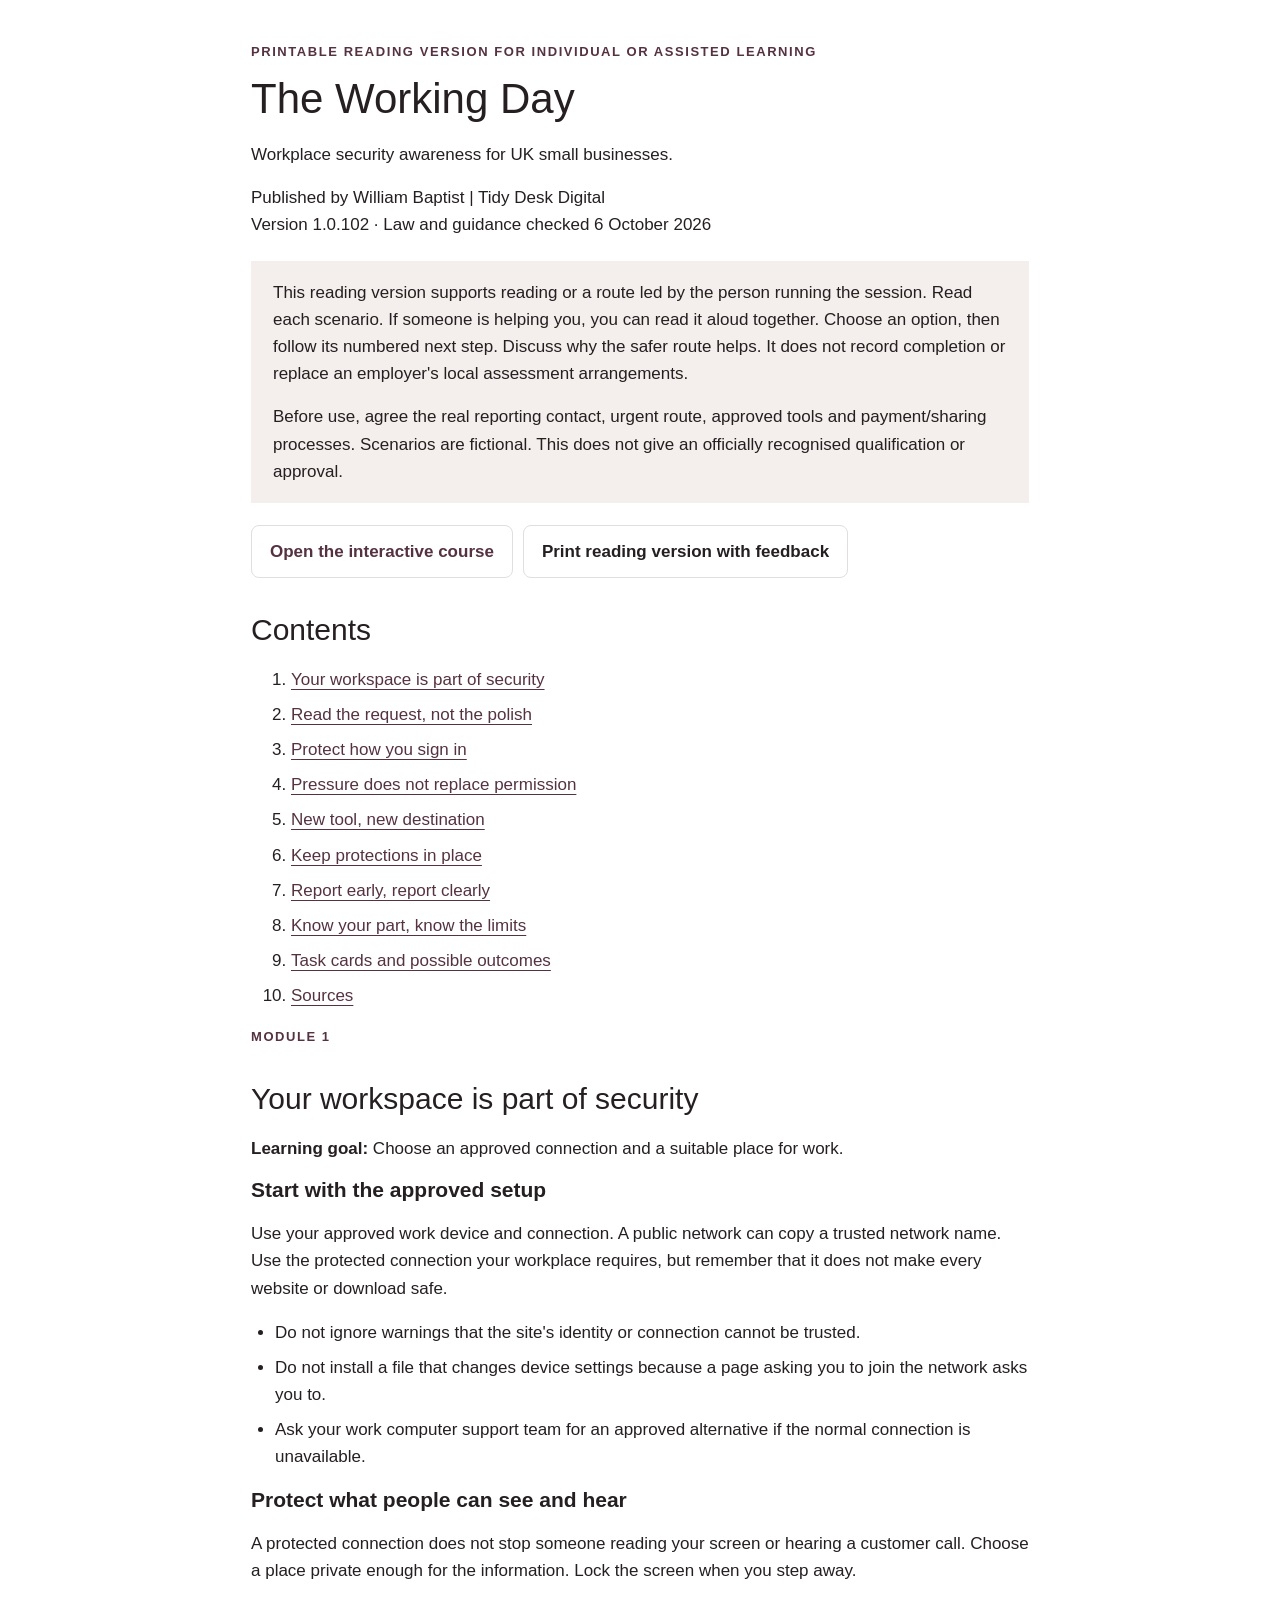
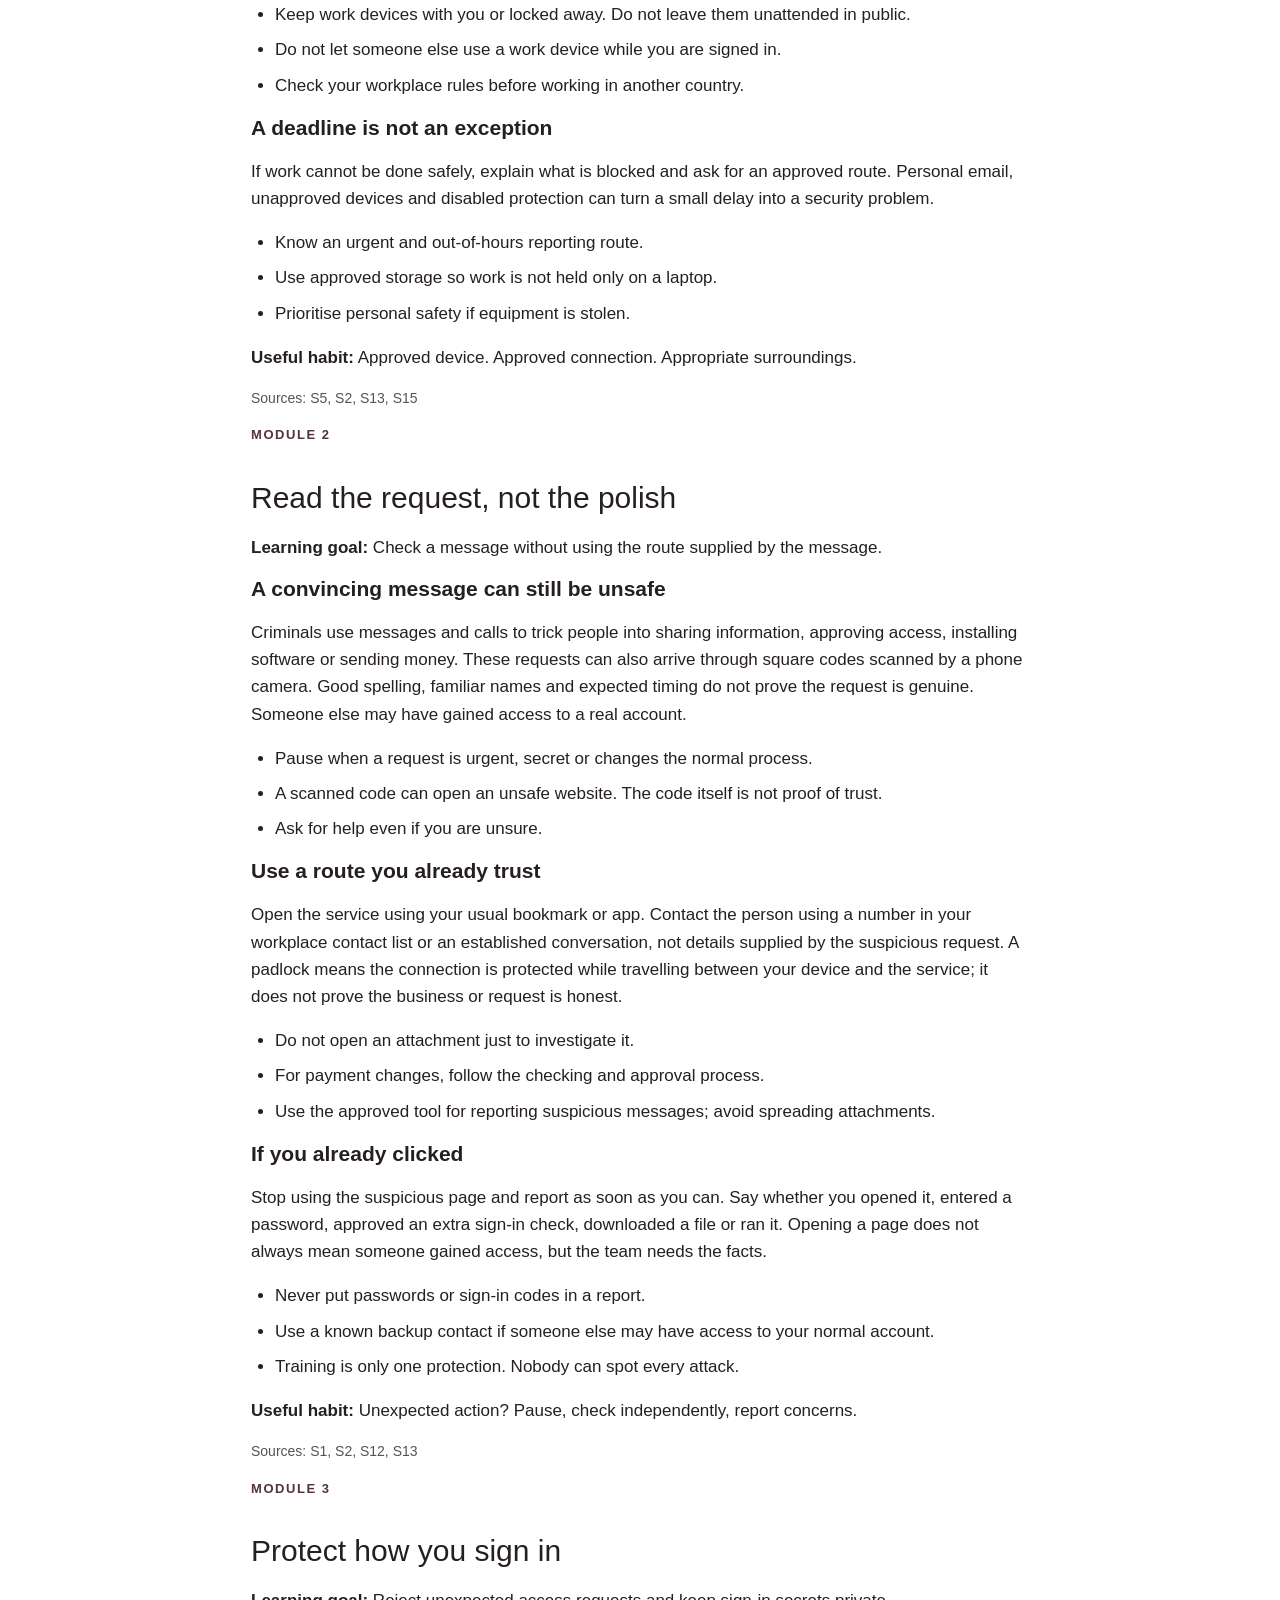
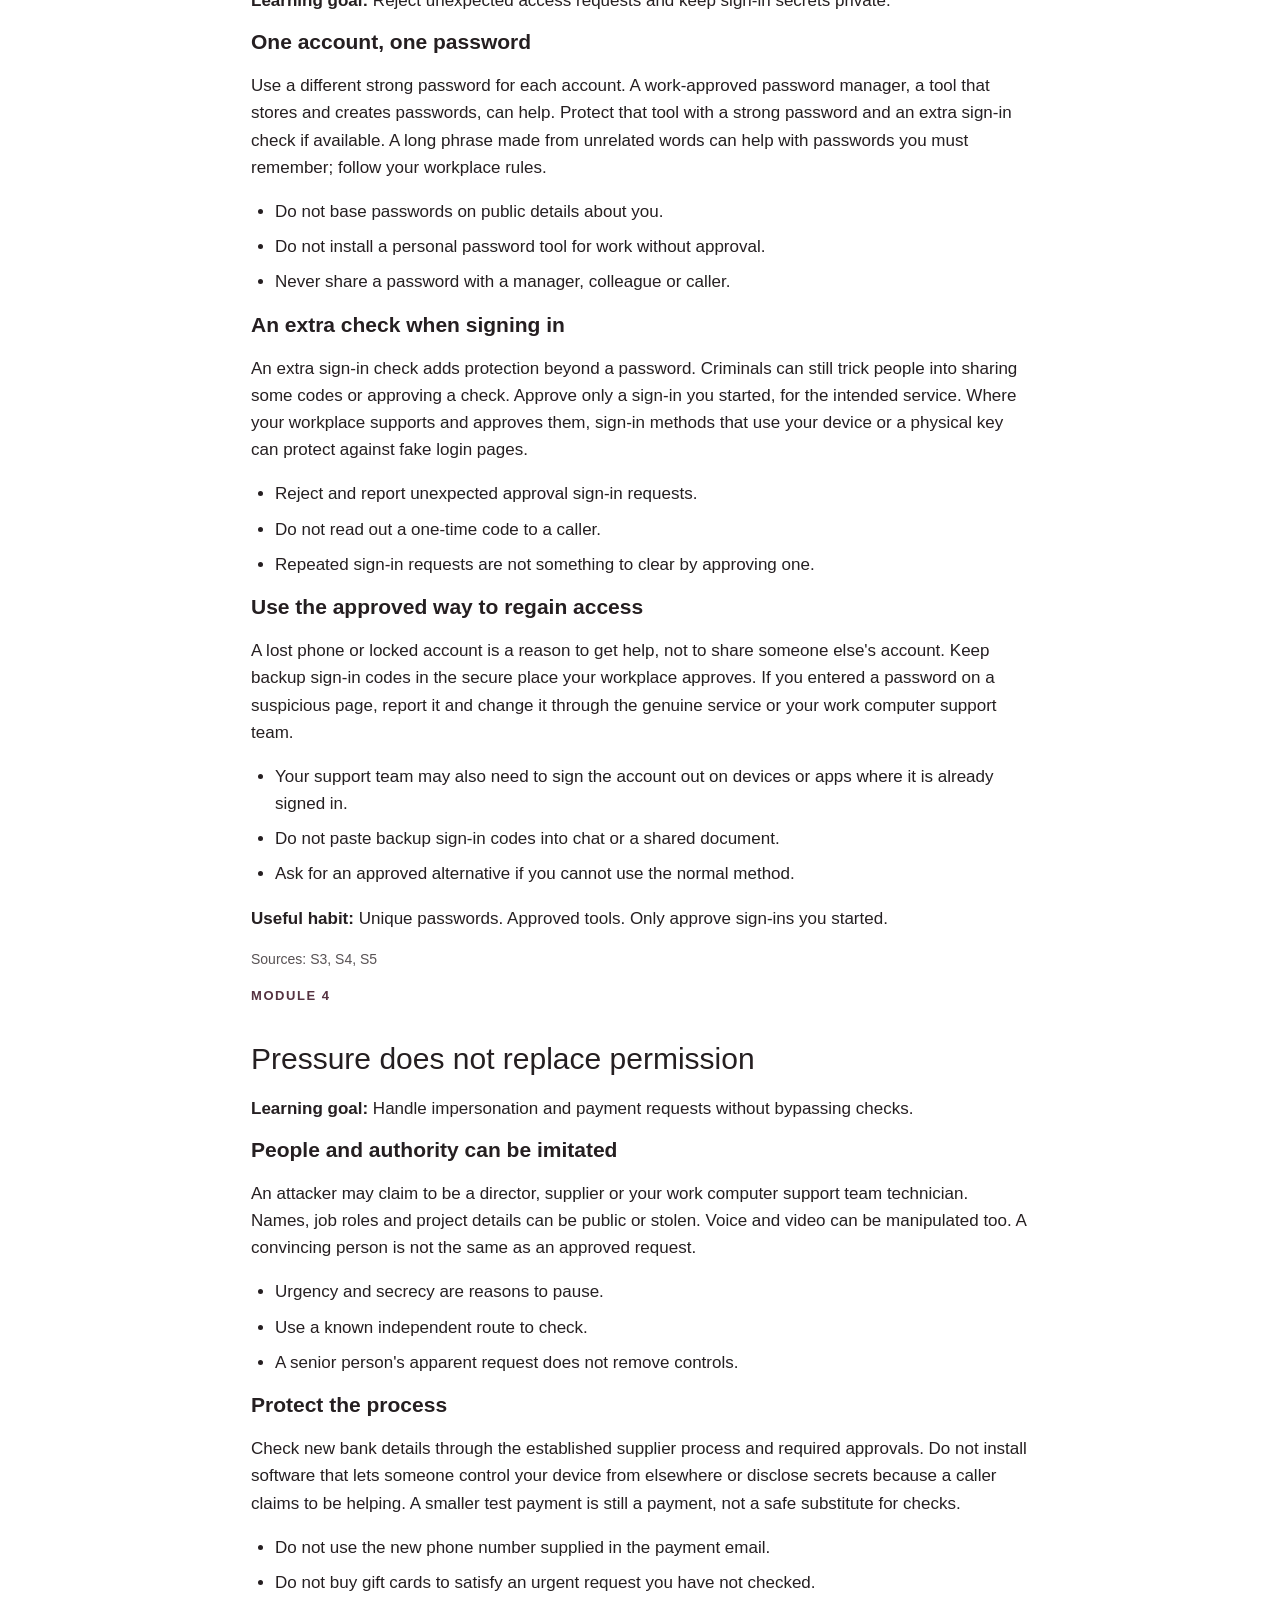
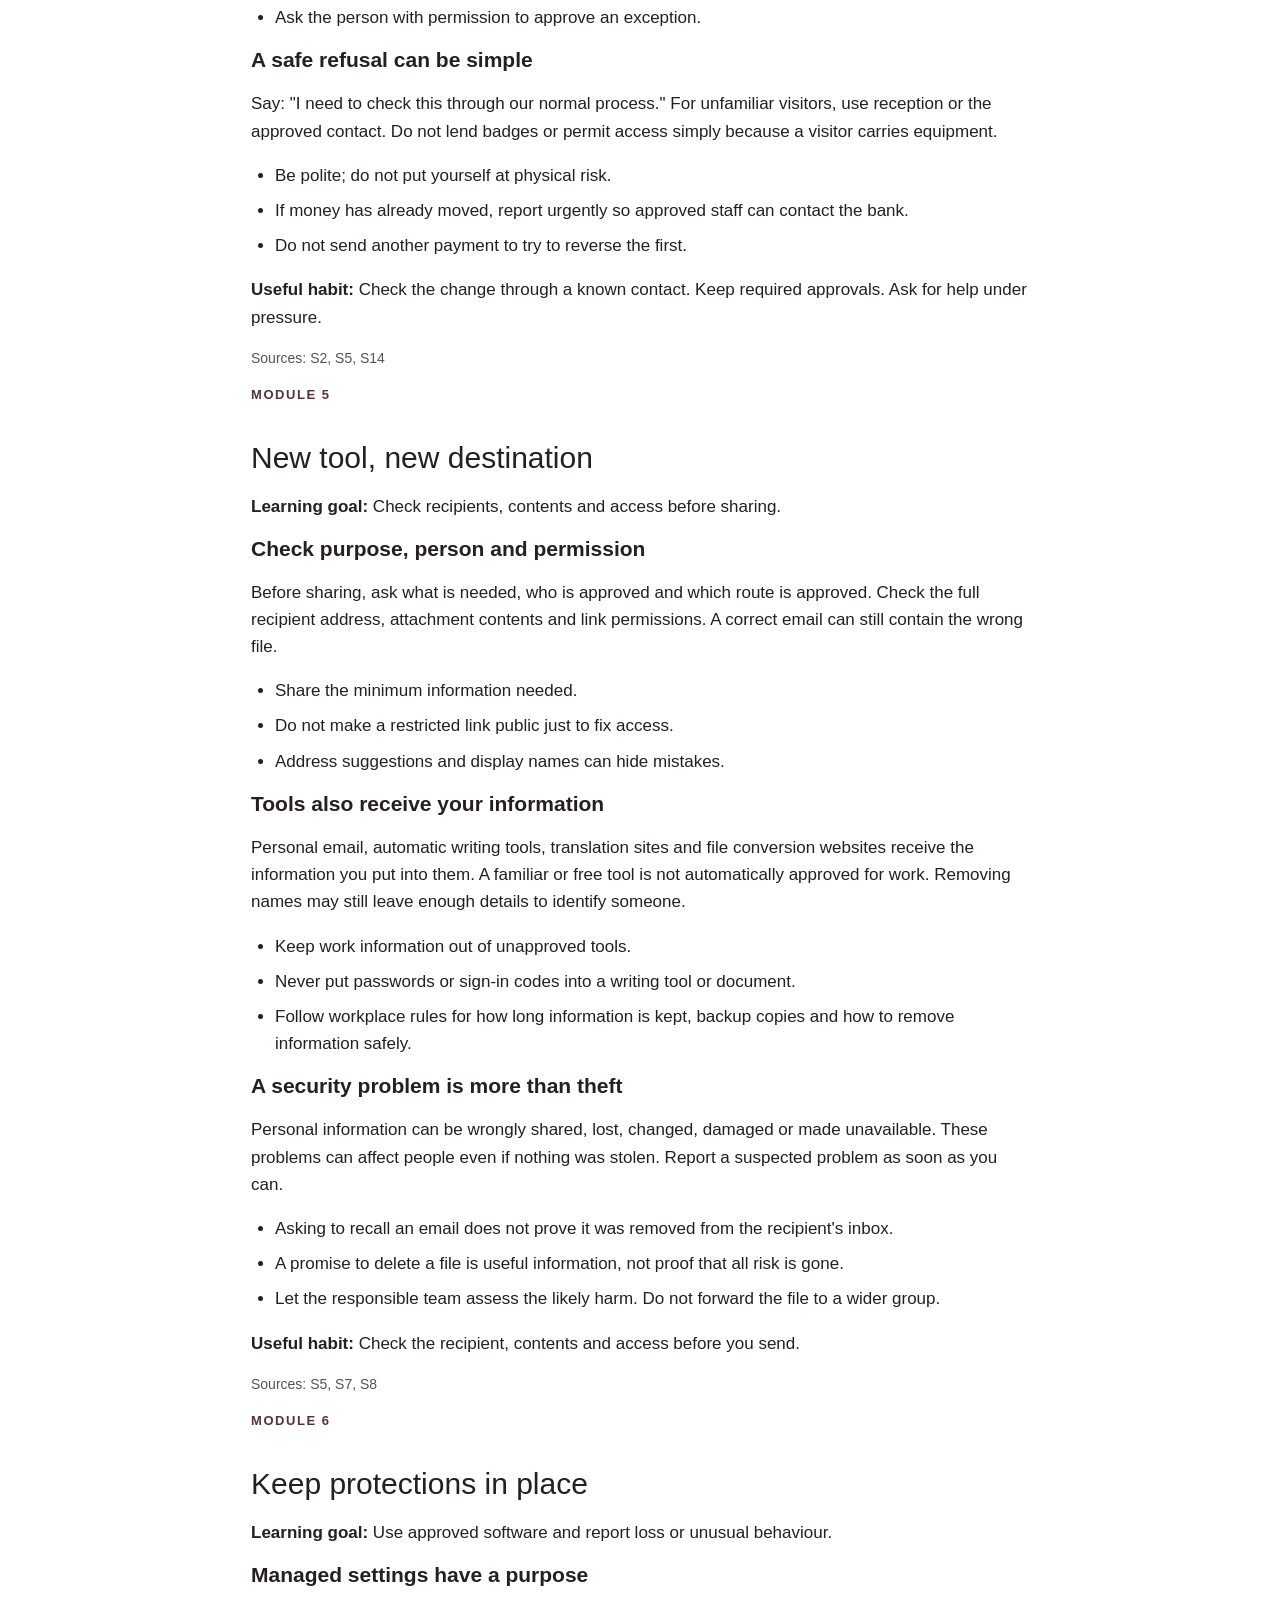
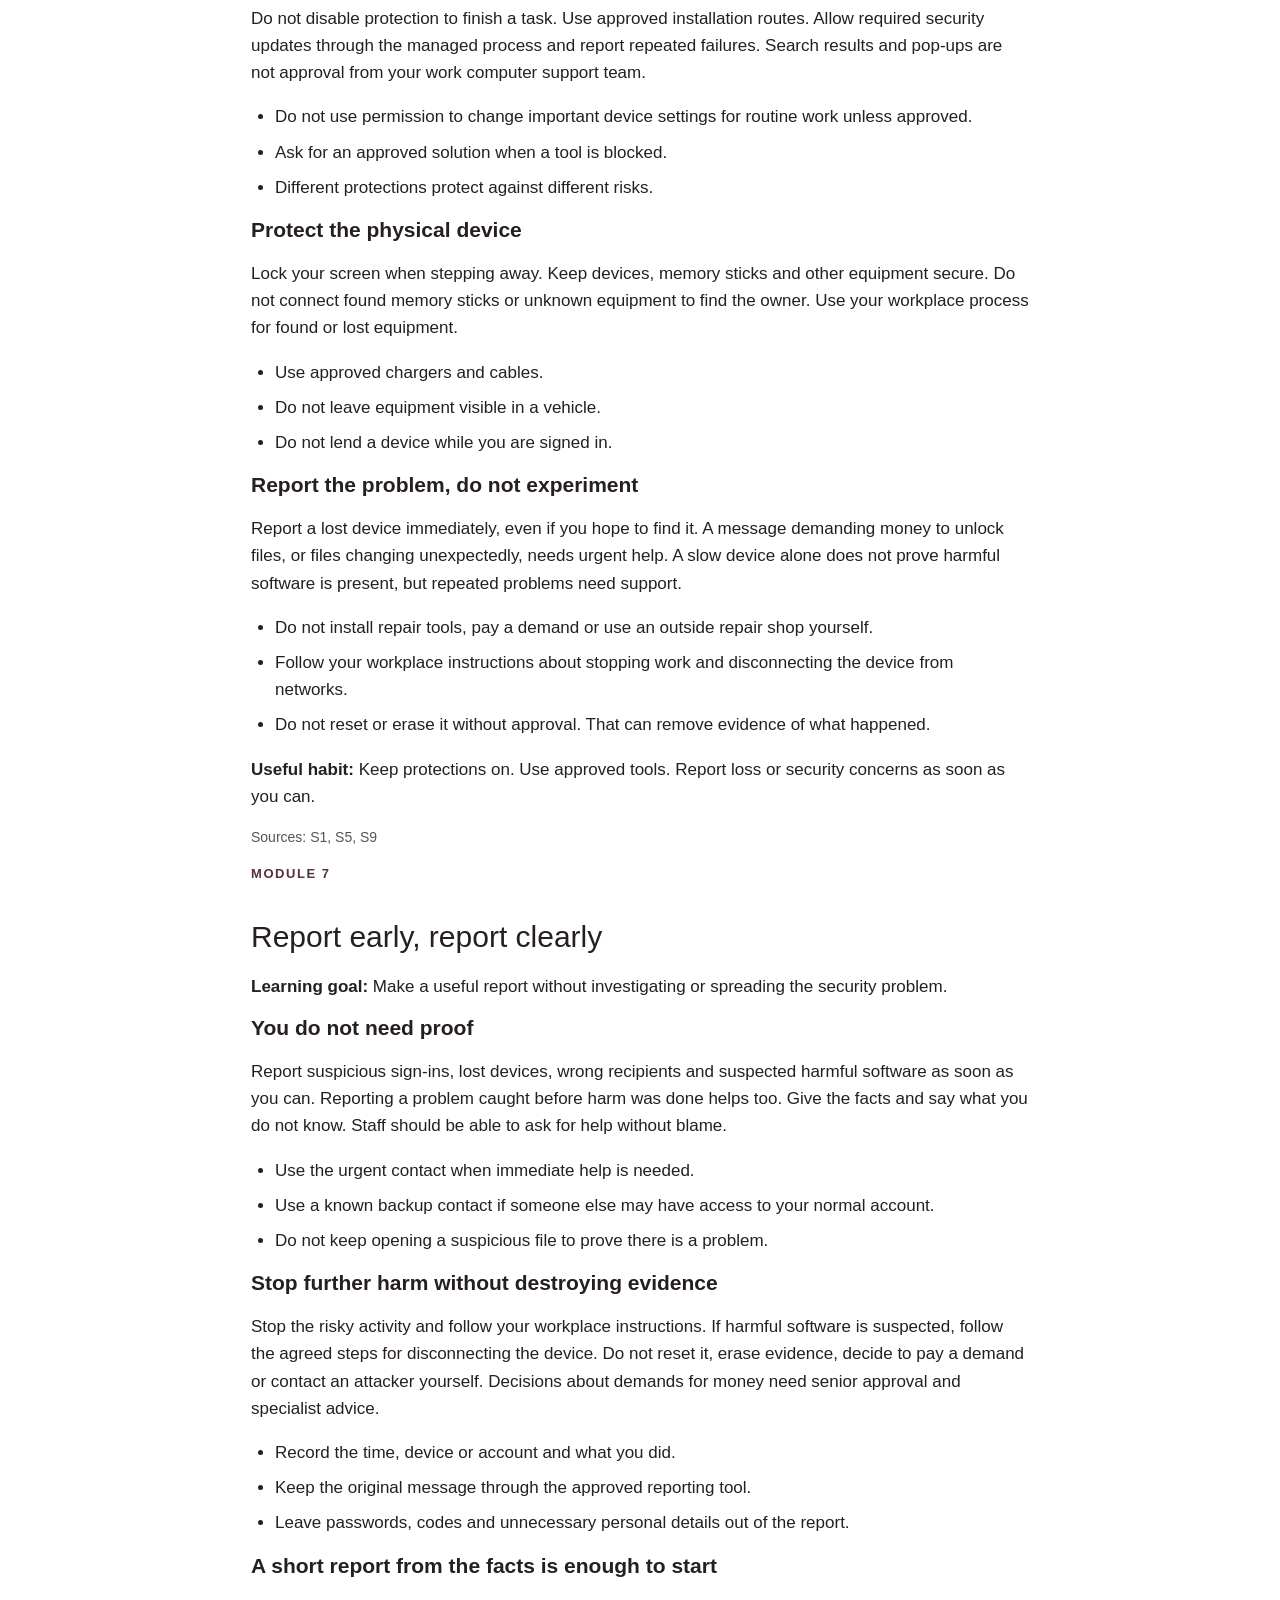
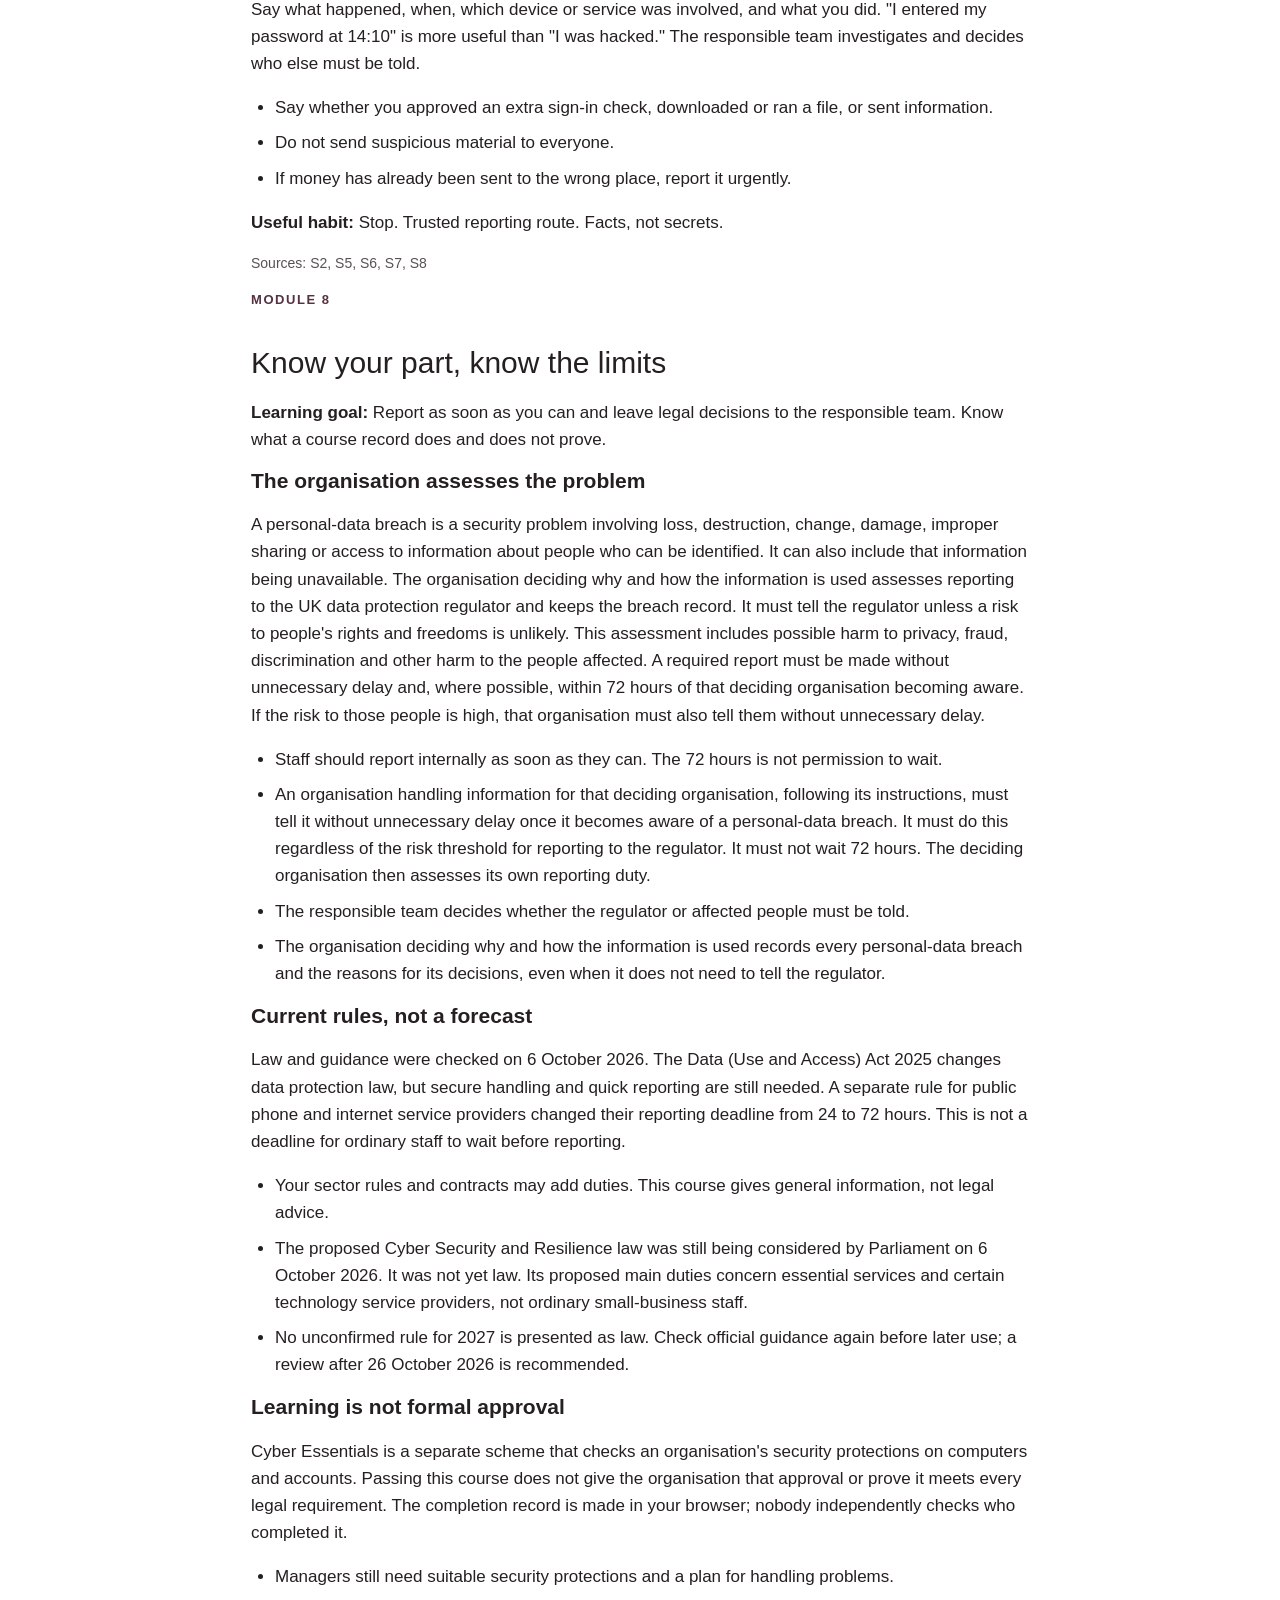
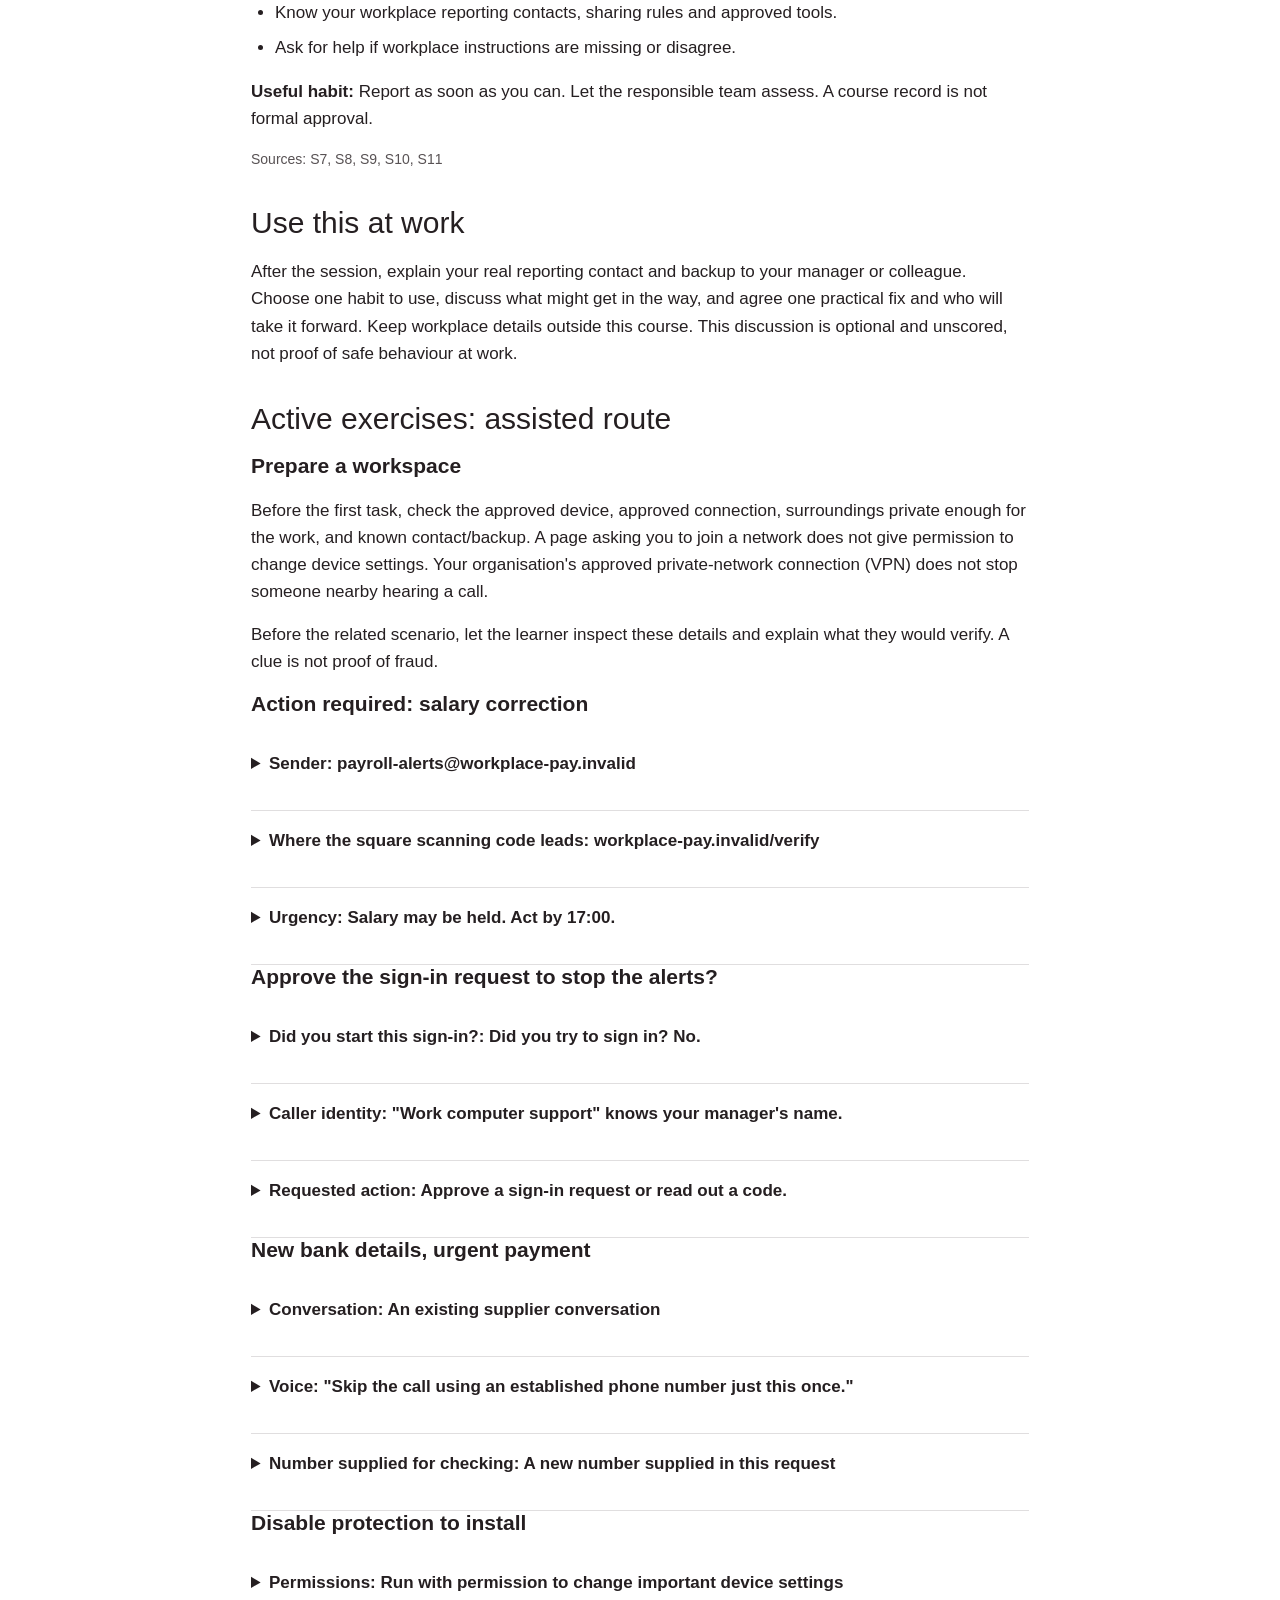
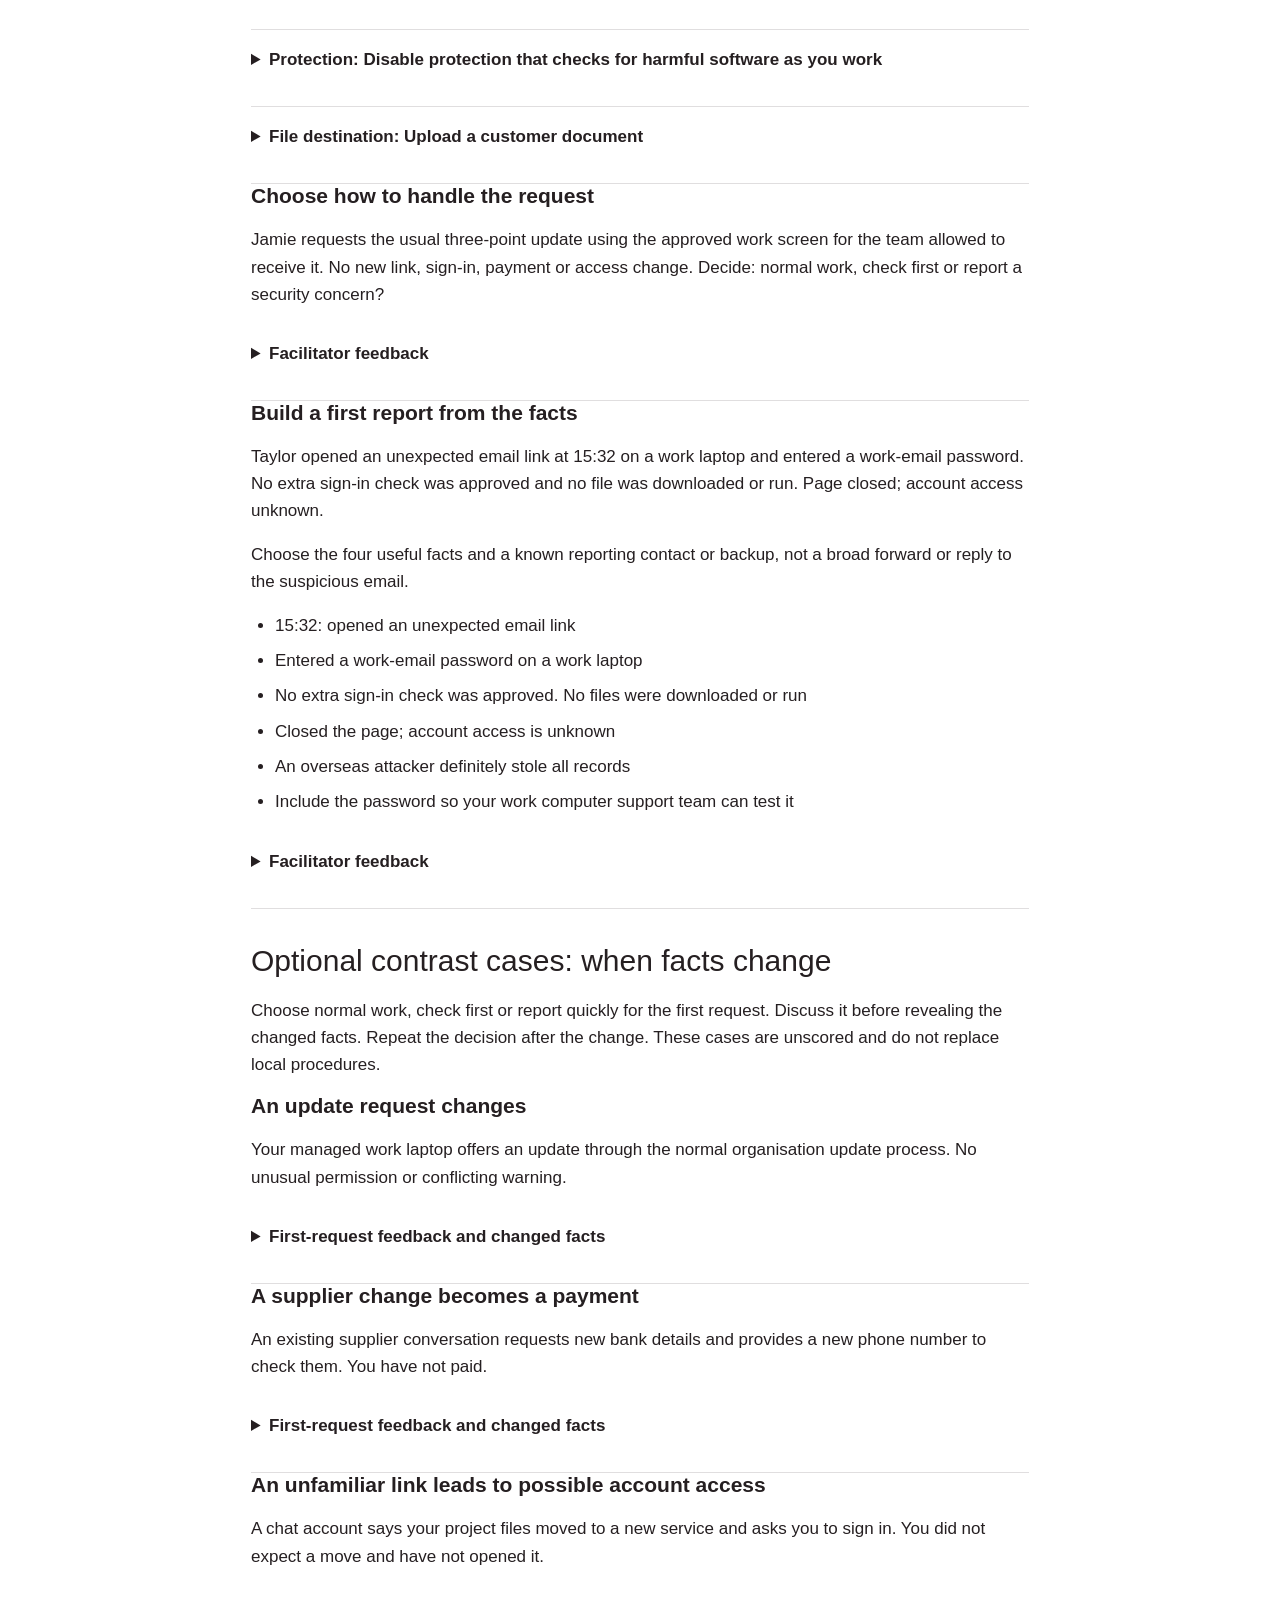
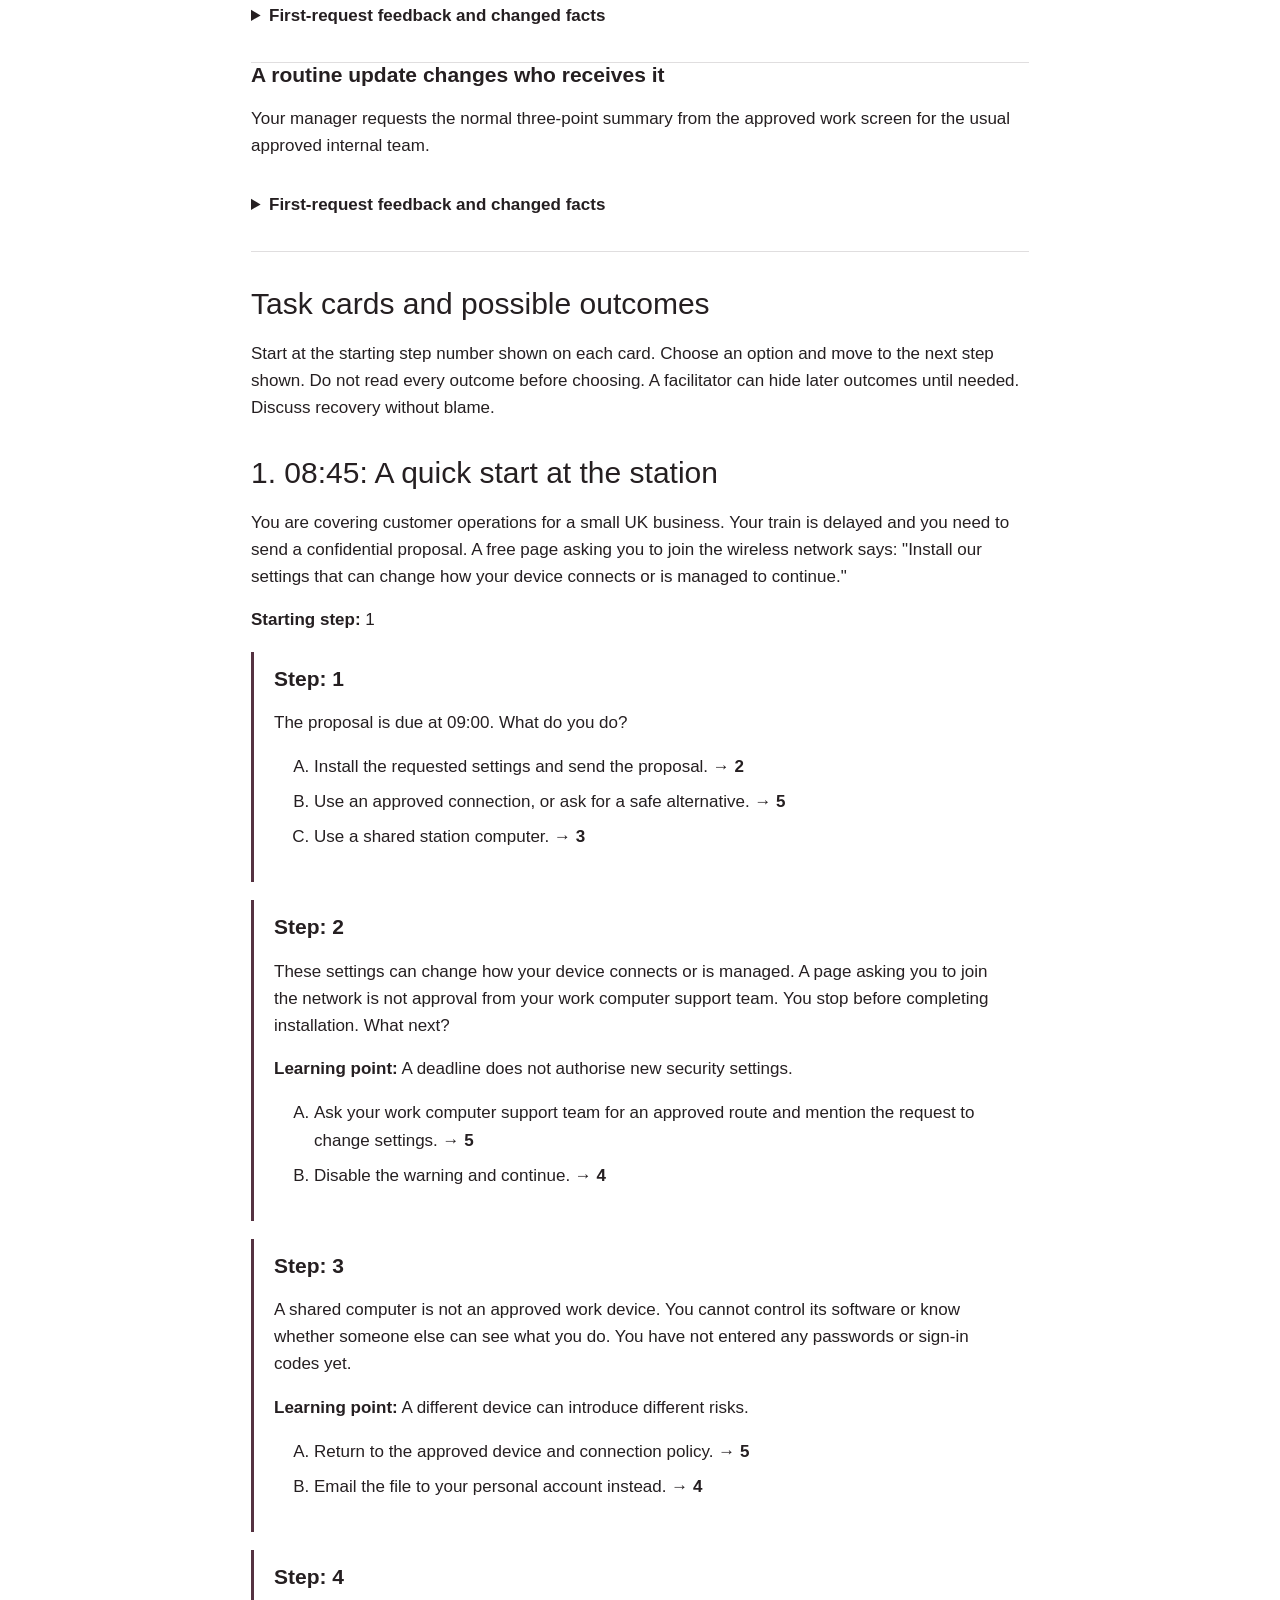
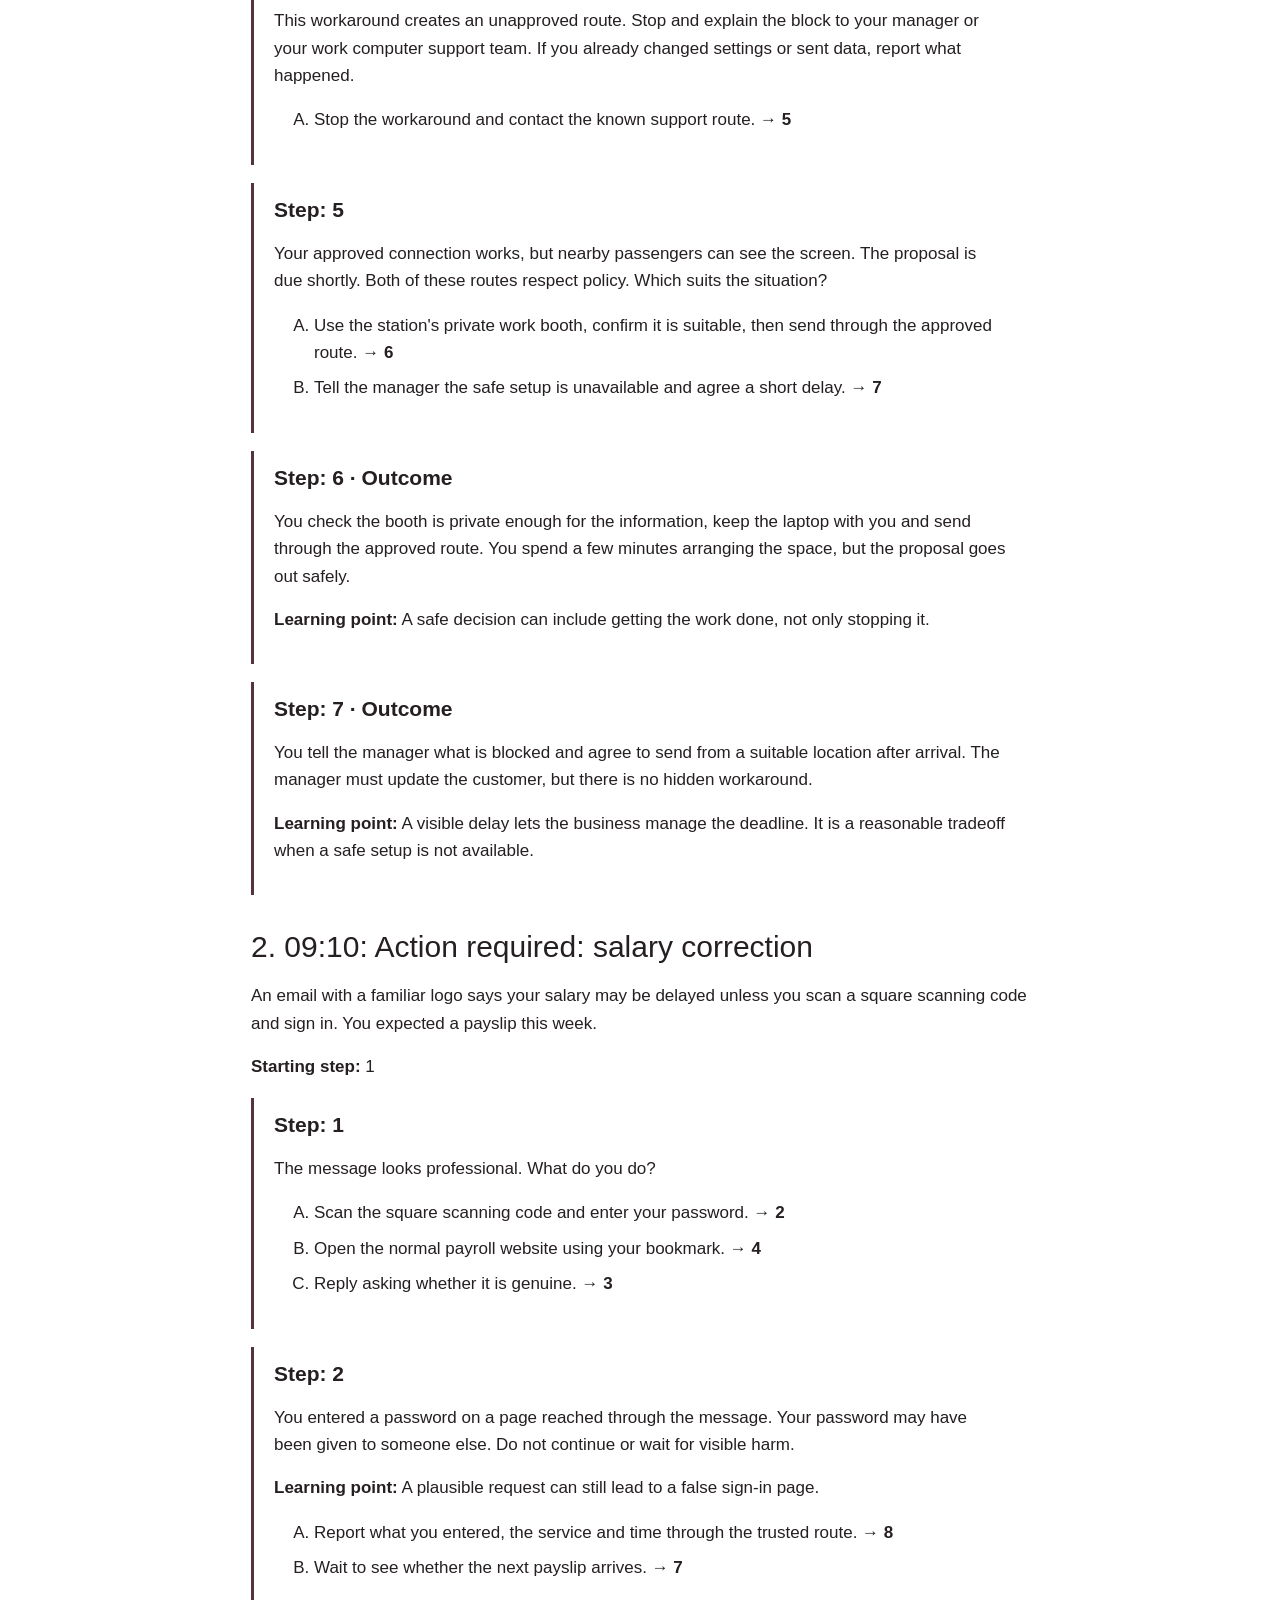
==== commit afe305e8: "Working Day v1.0.102: describe assessment Previous validation errors" ====
--- a/Learning-Transcript.html
+++ b/Learning-Transcript.html
@@ -1,3 +1,3 @@
 <!doctype html><html lang="en-GB"><head><meta charset="utf-8"><meta name="viewport" content="width=device-width,initial-scale=1"><title>The Working Day: reading version</title><link rel="stylesheet" href="style.css"><style>main{max-width:850px;overflow-wrap:anywhere}.route-block{border-left:3px solid #236b59;padding:15px 20px;margin:18px 0}section{break-inside:avoid}h1{font-size:42px}h2{margin-top:35px}@media print{h1{font-size:30px}body{font-size:12px;line-height:1.45}h2{font-size:22px}h3{font-size:16px}section{break-inside:auto}.route-block{break-inside:avoid}main{max-width:none}}
 :root{--teal:#553241;--pale:#f3e9ec}h1,h2,h3{font-family:Arial,Helvetica,sans-serif;letter-spacing:0}.route-block{border-left-color:#553241}.notice{border-radius:0}@media print{h1,h2,h3,h4,.eyebrow{break-after:avoid-page;page-break-after:avoid}.reading-task-intro{break-inside:avoid-page;page-break-inside:avoid;break-after:avoid-page;page-break-after:avoid}p,li{orphans:3;widows:3}.route-block{border-left-color:#553241}}
-</style></head><body><main><p class="eyebrow">Printable reading version for individual or assisted learning</p><h1>The Working Day</h1><p>Workplace security awareness for UK small businesses.</p><p>Published by William Baptist | Tidy Desk Digital<br>Version 1.0.101 · Law and guidance checked 6 October 2026</p><div class="notice"><p>This reading version supports reading or a route led by the person running the session. Read each scenario. If someone is helping you, you can read it aloud together. Choose an option, then follow its numbered next step. Discuss why the safer route helps. It does not record completion or replace an employer's local assessment arrangements.</p><p>Before use, agree the real reporting contact, urgent route, approved tools and payment/sharing processes. Scenarios are fictional. This does not give an officially recognised qualification or approval.</p></div><div class="actions no-print"><a href="index.html" class="button">Open the interactive course</a><button onclick="window.print()">Print reading version with feedback</button></div><noscript><p class="notice no-print">Scripts are off. Open each feedback/details section you want included before using your browser print command. Closed sections may not print. The interactive course and Print button need scripts.</p></noscript><h2>Contents</h2><ol><li><a href="#remote">Your workspace is part of security</a></li><li><a href="#phishing">Read the request, not the polish</a></li><li><a href="#accounts">Protect how you sign in</a></li><li><a href="#social">Pressure does not replace permission</a></li><li><a href="#data">New tool, new destination</a></li><li><a href="#devices">Keep protections in place</a></li><li><a href="#incidents">Report early, report clearly</a></li><li><a href="#law">Know your part, know the limits</a></li><li><a href="#scenarios">Task cards and possible outcomes</a></li><li><a href="#sources">Sources</a></li></ol><article id="remote"><p class="eyebrow">Module 1</p><h2>Your workspace is part of security</h2><p><strong>Learning goal:</strong> Choose an approved connection and a suitable place for work.</p><section><h3>Start with the approved setup</h3><p>Use your approved work device and connection. A public network can copy a trusted network name. Use the protected connection your workplace requires, but remember that it does not make every website or download safe.</p><ul><li>Do not ignore warnings that the site&#39;s identity or connection cannot be trusted.</li><li>Do not install a file that changes device settings because a page asking you to join the network asks you to.</li><li>Ask your work computer support team for an approved alternative if the normal connection is unavailable.</li></ul></section><section><h3>Protect what people can see and hear</h3><p>A protected connection does not stop someone reading your screen or hearing a customer call. Choose a place private enough for the information. Lock the screen when you step away.</p><ul><li>Keep work devices with you or locked away. Do not leave them unattended in public.</li><li>Do not let someone else use a work device while you are signed in.</li><li>Check your workplace rules before working in another country.</li></ul></section><section><h3>A deadline is not an exception</h3><p>If work cannot be done safely, explain what is blocked and ask for an approved route. Personal email, unapproved devices and disabled protection can turn a small delay into a security problem.</p><ul><li>Know an urgent and out-of-hours reporting route.</li><li>Use approved storage so work is not held only on a laptop.</li><li>Prioritise personal safety if equipment is stolen.</li></ul></section><p><strong>Useful habit:</strong> Approved device. Approved connection. Appropriate surroundings.</p><p class="hint">Sources: S5, S2, S13, S15</p></article><article id="phishing"><p class="eyebrow">Module 2</p><h2>Read the request, not the polish</h2><p><strong>Learning goal:</strong> Check a message without using the route supplied by the message.</p><section><h3>A convincing message can still be unsafe</h3><p>Criminals use messages and calls to trick people into sharing information, approving access, installing software or sending money. These requests can also arrive through square codes scanned by a phone camera. Good spelling, familiar names and expected timing do not prove the request is genuine. Someone else may have gained access to a real account.</p><ul><li>Pause when a request is urgent, secret or changes the normal process.</li><li>A scanned code can open an unsafe website. The code itself is not proof of trust.</li><li>Ask for help even if you are unsure.</li></ul></section><section><h3>Use a route you already trust</h3><p>Open the service using your usual bookmark or app. Contact the person using a number in your workplace contact list or an established conversation, not details supplied by the suspicious request. A padlock means the connection is protected while travelling between your device and the service; it does not prove the business or request is honest.</p><ul><li>Do not open an attachment just to investigate it.</li><li>For payment changes, follow the checking and approval process.</li><li>Use the approved tool for reporting suspicious messages; avoid spreading attachments.</li></ul></section><section><h3>If you already clicked</h3><p>Stop using the suspicious page and report as soon as you can. Say whether you opened it, entered a password, approved an extra sign-in check, downloaded a file or ran it. Opening a page does not always mean someone gained access, but the team needs the facts.</p><ul><li>Never put passwords or sign-in codes in a report.</li><li>Use a known backup contact if someone else may have access to your normal account.</li><li>Training is only one protection. Nobody can spot every attack.</li></ul></section><p><strong>Useful habit:</strong> Unexpected action? Pause, check independently, report concerns.</p><p class="hint">Sources: S1, S2, S12, S13</p></article><article id="accounts"><p class="eyebrow">Module 3</p><h2>Protect how you sign in</h2><p><strong>Learning goal:</strong> Reject unexpected access requests and keep sign-in secrets private.</p><section><h3>One account, one password</h3><p>Use a different strong password for each account. A work-approved password manager, a tool that stores and creates passwords, can help. Protect that tool with a strong password and an extra sign-in check if available. A long phrase made from unrelated words can help with passwords you must remember; follow your workplace rules.</p><ul><li>Do not base passwords on public details about you.</li><li>Do not install a personal password tool for work without approval.</li><li>Never share a password with a manager, colleague or caller.</li></ul></section><section><h3>An extra check when signing in</h3><p>An extra sign-in check adds protection beyond a password. Criminals can still trick people into sharing some codes or approving a check. Approve only a sign-in you started, for the intended service. Where your workplace supports and approves them, sign-in methods that use your device or a physical key can protect against fake login pages.</p><ul><li>Reject and report unexpected approval sign-in requests.</li><li>Do not read out a one-time code to a caller.</li><li>Repeated sign-in requests are not something to clear by approving one.</li></ul></section><section><h3>Use the approved way to regain access</h3><p>A lost phone or locked account is a reason to get help, not to share someone else&#39;s account. Keep backup sign-in codes in the secure place your workplace approves. If you entered a password on a suspicious page, report it and change it through the genuine service or your work computer support team.</p><ul><li>Your support team may also need to sign the account out on devices or apps where it is already signed in.</li><li>Do not paste backup sign-in codes into chat or a shared document.</li><li>Ask for an approved alternative if you cannot use the normal method.</li></ul></section><p><strong>Useful habit:</strong> Unique passwords. Approved tools. Only approve sign-ins you started.</p><p class="hint">Sources: S3, S4, S5</p></article><article id="social"><p class="eyebrow">Module 4</p><h2>Pressure does not replace permission</h2><p><strong>Learning goal:</strong> Handle impersonation and payment requests without bypassing checks.</p><section><h3>People and authority can be imitated</h3><p>An attacker may claim to be a director, supplier or your work computer support team technician. Names, job roles and project details can be public or stolen. Voice and video can be manipulated too. A convincing person is not the same as an approved request.</p><ul><li>Urgency and secrecy are reasons to pause.</li><li>Use a known independent route to check.</li><li>A senior person&#39;s apparent request does not remove controls.</li></ul></section><section><h3>Protect the process</h3><p>Check new bank details through the established supplier process and required approvals. Do not install software that lets someone control your device from elsewhere or disclose secrets because a caller claims to be helping. A smaller test payment is still a payment, not a safe substitute for checks.</p><ul><li>Do not use the new phone number supplied in the payment email.</li><li>Do not buy gift cards to satisfy an urgent request you have not checked.</li><li>Ask the person with permission to approve an exception.</li></ul></section><section><h3>A safe refusal can be simple</h3><p>Say: &quot;I need to check this through our normal process.&quot; For unfamiliar visitors, use reception or the approved contact. Do not lend badges or permit access simply because a visitor carries equipment.</p><ul><li>Be polite; do not put yourself at physical risk.</li><li>If money has already moved, report urgently so approved staff can contact the bank.</li><li>Do not send another payment to try to reverse the first.</li></ul></section><p><strong>Useful habit:</strong> Check the change through a known contact. Keep required approvals. Ask for help under pressure.</p><p class="hint">Sources: S2, S5, S14</p></article><article id="data"><p class="eyebrow">Module 5</p><h2>New tool, new destination</h2><p><strong>Learning goal:</strong> Check recipients, contents and access before sharing.</p><section><h3>Check purpose, person and permission</h3><p>Before sharing, ask what is needed, who is approved and which route is approved. Check the full recipient address, attachment contents and link permissions. A correct email can still contain the wrong file.</p><ul><li>Share the minimum information needed.</li><li>Do not make a restricted link public just to fix access.</li><li>Address suggestions and display names can hide mistakes.</li></ul></section><section><h3>Tools also receive your information</h3><p>Personal email, automatic writing tools, translation sites and file conversion websites receive the information you put into them. A familiar or free tool is not automatically approved for work. Removing names may still leave enough details to identify someone.</p><ul><li>Keep work information out of unapproved tools.</li><li>Never put passwords or sign-in codes into a writing tool or document.</li><li>Follow workplace rules for how long information is kept, backup copies and how to remove information safely.</li></ul></section><section><h3>A security problem is more than theft</h3><p>Personal information can be wrongly shared, lost, changed, damaged or made unavailable. These problems can affect people even if nothing was stolen. Report a suspected problem as soon as you can.</p><ul><li>Asking to recall an email does not prove it was removed from the recipient&#39;s inbox.</li><li>A promise to delete a file is useful information, not proof that all risk is gone.</li><li>Let the responsible team assess the likely harm. Do not forward the file to a wider group.</li></ul></section><p><strong>Useful habit:</strong> Check the recipient, contents and access before you send.</p><p class="hint">Sources: S5, S7, S8</p></article><article id="devices"><p class="eyebrow">Module 6</p><h2>Keep protections in place</h2><p><strong>Learning goal:</strong> Use approved software and report loss or unusual behaviour.</p><section><h3>Managed settings have a purpose</h3><p>Do not disable protection to finish a task. Use approved installation routes. Allow required security updates through the managed process and report repeated failures. Search results and pop-ups are not approval from your work computer support team.</p><ul><li>Do not use permission to change important device settings for routine work unless approved.</li><li>Ask for an approved solution when a tool is blocked.</li><li>Different protections protect against different risks.</li></ul></section><section><h3>Protect the physical device</h3><p>Lock your screen when stepping away. Keep devices, memory sticks and other equipment secure. Do not connect found memory sticks or unknown equipment to find the owner. Use your workplace process for found or lost equipment.</p><ul><li>Use approved chargers and cables.</li><li>Do not leave equipment visible in a vehicle.</li><li>Do not lend a device while you are signed in.</li></ul></section><section><h3>Report the problem, do not experiment</h3><p>Report a lost device immediately, even if you hope to find it. A message demanding money to unlock files, or files changing unexpectedly, needs urgent help. A slow device alone does not prove harmful software is present, but repeated problems need support.</p><ul><li>Do not install repair tools, pay a demand or use an outside repair shop yourself.</li><li>Follow your workplace instructions about stopping work and disconnecting the device from networks.</li><li>Do not reset or erase it without approval. That can remove evidence of what happened.</li></ul></section><p><strong>Useful habit:</strong> Keep protections on. Use approved tools. Report loss or security concerns as soon as you can.</p><p class="hint">Sources: S1, S5, S9</p></article><article id="incidents"><p class="eyebrow">Module 7</p><h2>Report early, report clearly</h2><p><strong>Learning goal:</strong> Make a useful report without investigating or spreading the security problem.</p><section><h3>You do not need proof</h3><p>Report suspicious sign-ins, lost devices, wrong recipients and suspected harmful software as soon as you can. Reporting a problem caught before harm was done helps too. Give the facts and say what you do not know. Staff should be able to ask for help without blame.</p><ul><li>Use the urgent contact when immediate help is needed.</li><li>Use a known backup contact if someone else may have access to your normal account.</li><li>Do not keep opening a suspicious file to prove there is a problem.</li></ul></section><section><h3>Stop further harm without destroying evidence</h3><p>Stop the risky activity and follow your workplace instructions. If harmful software is suspected, follow the agreed steps for disconnecting the device. Do not reset it, erase evidence, decide to pay a demand or contact an attacker yourself. Decisions about demands for money need senior approval and specialist advice.</p><ul><li>Record the time, device or account and what you did.</li><li>Keep the original message through the approved reporting tool.</li><li>Leave passwords, codes and unnecessary personal details out of the report.</li></ul></section><section><h3>A short report from the facts is enough to start</h3><p>Say what happened, when, which device or service was involved, and what you did. &quot;I entered my password at 14:10&quot; is more useful than &quot;I was hacked.&quot; The responsible team investigates and decides who else must be told.</p><ul><li>Say whether you approved an extra sign-in check, downloaded or ran a file, or sent information.</li><li>Do not send suspicious material to everyone.</li><li>If money has already been sent to the wrong place, report it urgently.</li></ul></section><p><strong>Useful habit:</strong> Stop. Trusted reporting route. Facts, not secrets.</p><p class="hint">Sources: S2, S5, S6, S7, S8</p></article><article id="law"><p class="eyebrow">Module 8</p><h2>Know your part, know the limits</h2><p><strong>Learning goal:</strong> Report as soon as you can and leave legal decisions to the responsible team. Know what a course record does and does not prove.</p><section><h3>The organisation assesses the problem</h3><p>A personal-data breach is a security problem involving loss, destruction, change, damage, improper sharing or access to information about people who can be identified. It can also include that information being unavailable. The organisation deciding why and how the information is used assesses reporting to the UK data protection regulator and keeps the breach record. It must tell the regulator unless a risk to people&#39;s rights and freedoms is unlikely. This assessment includes possible harm to privacy, fraud, discrimination and other harm to the people affected. A required report must be made without unnecessary delay and, where possible, within 72 hours of that deciding organisation becoming aware. If the risk to those people is high, that organisation must also tell them without unnecessary delay.</p><ul><li>Staff should report internally as soon as they can. The 72 hours is not permission to wait.</li><li>An organisation handling information for that deciding organisation, following its instructions, must tell it without unnecessary delay once it becomes aware of a personal-data breach. It must do this regardless of the risk threshold for reporting to the regulator. It must not wait 72 hours. The deciding organisation then assesses its own reporting duty.</li><li>The responsible team decides whether the regulator or affected people must be told.</li><li>The organisation deciding why and how the information is used records every personal-data breach and the reasons for its decisions, even when it does not need to tell the regulator.</li></ul></section><section><h3>Current rules, not a forecast</h3><p>Law and guidance were checked on 6 October 2026. The Data (Use and Access) Act 2025 changes data protection law, but secure handling and quick reporting are still needed. A separate rule for public phone and internet service providers changed their reporting deadline from 24 to 72 hours. This is not a deadline for ordinary staff to wait before reporting.</p><ul><li>Your sector rules and contracts may add duties. This course gives general information, not legal advice.</li><li>The proposed Cyber Security and Resilience law was still being considered by Parliament on 6 October 2026. It was not yet law. Its proposed main duties concern essential services and certain technology service providers, not ordinary small-business staff.</li><li>No unconfirmed rule for 2027 is presented as law. Check official guidance again before later use; a review after 26 October 2026 is recommended.</li></ul></section><section><h3>Learning is not formal approval</h3><p>Cyber Essentials is a separate scheme that checks an organisation&#39;s security protections on computers and accounts. Passing this course does not give the organisation that approval or prove it meets every legal requirement. The completion record is made in your browser; nobody independently checks who completed it.</p><ul><li>Managers still need suitable security protections and a plan for handling problems.</li><li>Know your workplace reporting contacts, sharing rules and approved tools.</li><li>Ask for help if workplace instructions are missing or disagree.</li></ul></section><p><strong>Useful habit:</strong> Report as soon as you can. Let the responsible team assess. A course record is not formal approval.</p><p class="hint">Sources: S7, S8, S9, S10, S11</p></article><h2>Use this at work</h2><p>After the session, explain your real reporting contact and backup to your manager or colleague. Choose one habit to use, discuss what might get in the way, and agree one practical fix and who will take it forward. Keep workplace details outside this course. This discussion is optional and unscored, not proof of safe behaviour at work.</p><h2>Active exercises: assisted route</h2><section><h3>Prepare a workspace</h3><p>Before the first task, check the approved device, approved connection, surroundings private enough for the work, and known contact/backup. A page asking you to join a network does not give permission to change device settings. Your organisation's approved private-network connection (VPN) does not stop someone nearby hearing a call.</p></section><p>Before the related scenario, let the learner inspect these details and explain what they would verify. A clue is not proof of fraud.</p><section><h3>Action required: salary correction</h3><details><summary>Sender: payroll-alerts@workplace-pay.invalid</summary><p>The display name says Payroll Team. This address alone cannot prove who sent it. Compare with a known route, not the logo.</p></details><details><summary>Where the square scanning code leads: workplace-pay.invalid/verify</summary><p>This is not your known payroll bookmark. A square scanning code hides the destination until inspected; open the genuine website yourself.</p></details><details><summary>Urgency: Salary may be held. Act by 17:00.</summary><p>Urgency can be legitimate, but is not permission to skip an independent check.</p></details></section><section><h3>Approve the sign-in request to stop the alerts?</h3><details><summary>Did you start this sign-in?: Did you try to sign in? No.</summary><p>Reject a sign-in request you did not start. If you already approved one, report it as soon as you can.</p></details><details><summary>Caller identity: &quot;Work computer support&quot; knows your manager&#39;s name.</summary><p>A name is not proof of identity. Use the known work computer support number, not one supplied by the caller.</p></details><details><summary>Requested action: Approve a sign-in request or read out a code.</summary><p>Both can enable sign-in. Do not share codes or approve unexpected requests.</p></details></section><section><h3>New bank details, urgent payment</h3><details><summary>Conversation: An existing supplier conversation</summary><p>An existing account may be accessed or controlled without permission. A familiar conversation does not check new bank details.</p></details><details><summary>Voice: &quot;Skip the call using an established phone number just this once.&quot;</summary><p>A convincing voice can be imitated. Follow the established checking and approval process.</p></details><details><summary>Number supplied for checking: A new number supplied in this request</summary><p>Calling the sender&#39;s own number is not checking through a separate, trusted contact. Use your established contact.</p></details></section><section><h3>Disable protection to install</h3><details><summary>Permissions: Run with permission to change important device settings</summary><p>This gives software wider control. Ask for an approved tool, not a security workaround.</p></details><details><summary>Protection: Disable protection that checks for harmful software as you work</summary><p>Stop. A converter request is not permission to disable protection.</p></details><details><summary>File destination: Upload a customer document</summary><p>A new service is a new place receiving work information. Check approval before sending work information.</p></details></section><section><h3>Choose how to handle the request</h3><p>Jamie requests the usual three-point update using the approved work screen for the team allowed to receive it. No new link, sign-in, payment or access change. Decide: normal work, check first or report a security concern?</p><details><summary>Facilitator feedback</summary><p>Normal work fits these facts. Watch for later changes, such as a new automatic writing tool.</p></details></section><section><h3>Build a first report from the facts</h3><p>Taylor opened an unexpected email link at 15:32 on a work laptop and entered a work-email password. No extra sign-in check was approved and no file was downloaded or run. Page closed; account access unknown.</p><p>Choose the four useful facts and a known reporting contact or backup, not a broad forward or reply to the suspicious email.</p><ul><li>15:32: opened an unexpected email link</li><li>Entered a work-email password on a work laptop</li><li>No extra sign-in check was approved. No files were downloaded or run</li><li>Closed the page; account access is unknown</li><li>An overseas attacker definitely stole all records</li><li>Include the password so your work computer support team can test it</li></ul><details><summary>Facilitator feedback</summary><p>The first four items are observed facts. Leave guesses and passwords out. No real report is sent.</p></details></section><h2>Optional contrast cases: when facts change</h2><p>Choose normal work, check first or report quickly for the first request. Discuss it before revealing the changed facts. Repeat the decision after the change. These cases are unscored and do not replace local procedures.</p><section><h3>An update request changes</h3><p>Your managed work laptop offers an update through the normal organisation update process. No unusual permission or conflicting warning.</p><details><summary>First-request feedback and changed facts</summary><p>Use the approved update process. Ordinary approved work does not need to be reported as a security concern only because it is online.</p><p><strong>Changed facts:</strong> Now a browser pop-up asks you to install new settings that change how the device connects or is managed from an unfamiliar website. You have not installed it.</p><details><summary>Changed-facts feedback</summary><p>The website and requested access changed. Stop this pop-up and use the known work computer support team route or approved update process. Do not install those settings.</p></details></details></section><section><h3>A supplier change becomes a payment</h3><p>An existing supplier conversation requests new bank details and provides a new phone number to check them. You have not paid.</p><details><summary>First-request feedback and changed facts</summary><p>Use the established supplier contact and required approvals. Use a trusted contact you already have, not a number supplied by this request.</p><p><strong>Changed facts:</strong> A colleague now says the payment has already been sent to those new details without the established check.</p><details><summary>Changed-facts feedback</summary><p>Report urgently through the known reporting or payment concern route. Authorised staff may need to contact the bank. Do not send another payment; recovering the money is not guaranteed.</p></details></details></section><section><h3>An unfamiliar link leads to possible account access</h3><p>A chat account says your project files moved to a new service and asks you to sign in. You did not expect a move and have not opened it.</p><details><summary>First-request feedback and changed facts</summary><p>Check through the usual project service or established independent contact, not the supplied link. A familiar account can be accessed or controlled without permission.</p><p><strong>Changed facts:</strong> You now learn a colleague entered their work password through that link and approved an unexpected sign-in request.</p><details><summary>Changed-facts feedback</summary><p>Report the actions and time as soon as you can through a trusted route. The team responsible for handling the concern directs restoring safe account access and signing the account out on devices or apps where it is already signed in. Never include the password or codes.</p></details></details></section><section><h3>A routine update changes who receives it</h3><p>Your manager requests the normal three-point summary from the approved work screen for the usual approved internal team.</p><details><summary>First-request feedback and changed facts</summary><p>Use the normal approved work screen and group of people. Stay alert if the task changes.</p><p><strong>Changed facts:</strong> The next message asks you to upload the customer spreadsheet to a new free website that generates text or summaries automatically to make the summary. Approval for that tool or sharing information is not known.</p><details><summary>Changed-facts feedback</summary><p>A new tool receives the work information. Check approval for the tool and information first, or use the approved manual route. A routine request did not authorise this change.</p></details></details></section><h2 id="scenarios">Task cards and possible outcomes</h2><p>Start at the starting step number shown on each card. Choose an option and move to the next step shown. Do not read every outcome before choosing. A facilitator can hide later outcomes until needed. Discuss recovery without blame.</p><article><div class="reading-task-intro"><h2>1. 08:45: A quick start at the station</h2><p>You are covering customer operations for a small UK business. Your train is delayed and you need to send a confidential proposal. A free page asking you to join the wireless network says: &quot;Install our settings that can change how your device connects or is managed to continue.&quot;</p><p><strong>Starting step:</strong> 1</p></div><section class="route-block"><h3>Step: 1</h3><p>The proposal is due at 09:00. What do you do?</p><ol type="A"><li>Install the requested settings and send the proposal. <strong>→ 2</strong></li><li>Use an approved connection, or ask for a safe alternative. <strong>→ 5</strong></li><li>Use a shared station computer. <strong>→ 3</strong></li></ol></section><section class="route-block"><h3>Step: 2</h3><p>These settings can change how your device connects or is managed. A page asking you to join the network is not approval from your work computer support team. You stop before completing installation. What next?</p><p><strong>Learning point:</strong> A deadline does not authorise new security settings.</p><ol type="A"><li>Ask your work computer support team for an approved route and mention the request to change settings. <strong>→ 5</strong></li><li>Disable the warning and continue. <strong>→ 4</strong></li></ol></section><section class="route-block"><h3>Step: 3</h3><p>A shared computer is not an approved work device. You cannot control its software or know whether someone else can see what you do. You have not entered any passwords or sign-in codes yet.</p><p><strong>Learning point:</strong> A different device can introduce different risks.</p><ol type="A"><li>Return to the approved device and connection policy. <strong>→ 5</strong></li><li>Email the file to your personal account instead. <strong>→ 4</strong></li></ol></section><section class="route-block"><h3>Step: 4</h3><p>This workaround creates an unapproved route. Stop and explain the block to your manager or your work computer support team. If you already changed settings or sent data, report what happened.</p><ol type="A"><li>Stop the workaround and contact the known support route. <strong>→ 5</strong></li></ol></section><section class="route-block"><h3>Step: 5</h3><p>Your approved connection works, but nearby passengers can see the screen. The proposal is due shortly. Both of these routes respect policy. Which suits the situation?</p><ol type="A"><li>Use the station&#39;s private work booth, confirm it is suitable, then send through the approved route. <strong>→ 6</strong></li><li>Tell the manager the safe setup is unavailable and agree a short delay. <strong>→ 7</strong></li></ol></section><section class="route-block"><h3>Step: 6 · Outcome</h3><p>You check the booth is private enough for the information, keep the laptop with you and send through the approved route. You spend a few minutes arranging the space, but the proposal goes out safely.</p><p><strong>Learning point:</strong> A safe decision can include getting the work done, not only stopping it.</p></section><section class="route-block"><h3>Step: 7 · Outcome</h3><p>You tell the manager what is blocked and agree to send from a suitable location after arrival. The manager must update the customer, but there is no hidden workaround.</p><p><strong>Learning point:</strong> A visible delay lets the business manage the deadline. It is a reasonable tradeoff when a safe setup is not available.</p></section></article><article><div class="reading-task-intro"><h2>2. 09:10: Action required: salary correction</h2><p>An email with a familiar logo says your salary may be delayed unless you scan a square scanning code and sign in. You expected a payslip this week.</p><p><strong>Starting step:</strong> 1</p></div><section class="route-block"><h3>Step: 1</h3><p>The message looks professional. What do you do?</p><ol type="A"><li>Scan the square scanning code and enter your password. <strong>→ 2</strong></li><li>Open the normal payroll website using your bookmark. <strong>→ 4</strong></li><li>Reply asking whether it is genuine. <strong>→ 3</strong></li></ol></section><section class="route-block"><h3>Step: 2</h3><p>You entered a password on a page reached through the message. Your password may have been given to someone else. Do not continue or wait for visible harm.</p><p><strong>Learning point:</strong> A plausible request can still lead to a false sign-in page.</p><ol type="A"><li>Report what you entered, the service and time through the trusted route. <strong>→ 8</strong></li><li>Wait to see whether the next payslip arrives. <strong>→ 7</strong></li></ol></section><section class="route-block"><h3>Step: 3</h3><p>The reply goes to the same source that sent the request. A reassuring answer would not independently check it.</p><ol type="A"><li>Use the genuine payroll website or directory contact instead. <strong>→ 4</strong></li></ol></section><section class="route-block"><h3>Step: 4</h3><p>There is no correction request on the genuine website. The email says your staff/payroll team is too busy for calls.</p><ol type="A"><li>Contact your staff/payroll team using the staff directory and report the message. <strong>→ 9</strong></li><li>Use the urgent phone number in the email. <strong>→ 5</strong></li><li>Delete it without reporting. <strong>→ 6</strong></li></ol></section><section class="route-block"><h3>Step: 5</h3><p>The email supplied that number; it could lead to the sender. Checking needs a route you already trust.</p><ol type="A"><li>Use the staff directory and report. <strong>→ 9</strong></li></ol></section><section class="route-block"><h3>Step: 6</h3><p>Deleting avoids this request, but a report can help protect other staff. You do not need to prove it is malicious.</p><ol type="A"><li>Use the approved route for reporting suspicious messages. <strong>→ 9</strong></li></ol></section><section class="route-block"><h3>Step: 7</h3><p>Waiting gives a possible attacker more time. A quick report helps your work computer support team protect the account, including changing its password and signing it out on devices or apps where it is already signed in.</p><ol type="A"><li>Report the action and time now, without sending the password. <strong>→ 8</strong></li></ol></section><section class="route-block"><h3>Step: 8 · Outcome</h3><p>You tell your work computer support team what you entered and when, without sharing the password itself. You follow the approved instructions for safely regaining access to the account. Your work computer support team can consider signing the account out on devices or apps where it is already signed in as well as a password change.</p><p><strong>Learning point:</strong> If you acted on a suspicious request, report as soon as you can. A click, a password and a download need different responses.</p></section><section class="route-block"><h3>Step: 9 · Outcome</h3><p>Your staff/payroll team checks the request through its established route. Your report helps the team warn other staff without circulating the risky square scanning code.</p><p><strong>Learning point:</strong> Expected timing and good design do not prove the identity of a message.</p></section></article><article><div class="reading-task-intro"><h2>3. 09:40: Approve the sign-in request to stop the alerts?</h2><p>Three sign-in requests arrive on your phone. You did not start a sign-in. A caller says they are from your work computer support team and asks you to approve one.</p><p><strong>Starting step:</strong> 1</p></div><section class="route-block"><h3>Step: 1</h3><p>The caller knows your manager&#39;s name. What do you do?</p><ol type="A"><li>Approve one so the alerts stop. <strong>→ 2</strong></li><li>Reject the sign-in requests and contact the known work computer support route. <strong>→ 5</strong></li><li>Read a one-time code to the caller instead. <strong>→ 3</strong></li></ol></section><section class="route-block"><h3>Step: 2</h3><p>An unexpected approval may grant account access. You cannot safely assume it was your work computer support team. Report the service, time and that you approved it.</p><ol type="A"><li>Use a trusted route to tell your work computer support team what happened. <strong>→ 7</strong></li><li>Change the password and tell nobody. <strong>→ 4</strong></li></ol></section><section class="route-block"><h3>Step: 3</h3><p>The code is also a sign-in secret. Knowing your manager&#39;s name does not prove who the caller is.</p><ol type="A"><li>Do not share it; contact the known work computer support contact. <strong>→ 5</strong></li></ol></section><section class="route-block"><h3>Step: 4</h3><p>Changing a password does not always sign the account out on devices or apps where it is already signed in, or undo other changes. The team needs to know the account may have been accessed.</p><ol type="A"><li>Report the approval and follow instructions to regain access safely. <strong>→ 7</strong></li></ol></section><section class="route-block"><h3>Step: 5</h3><p>The known work computer support team confirms it did not call you. Your report allows it to investigate attempted access. How will you protect future sign-ins?</p><ol type="A"><li>Use my approved sign-in method and approve only sign-ins I start. <strong>→ 8</strong></li><li>Turn the extra sign-in check off because it is annoying. <strong>→ 6</strong></li></ol></section><section class="route-block"><h3>Step: 6</h3><p>An extra sign-in check adds useful protection. The problem was an unexpected request, not a reason to turn off protection.</p><ol type="A"><li>Keep the approved method and use your work computer support team for problems regaining access. <strong>→ 8</strong></li></ol></section><section class="route-block"><h3>Step: 7 · Outcome</h3><p>Your work computer support team investigates and directs steps to regain safe account access, including signing the account out on devices or apps where it is already signed in if needed. You keep codes and backup sign-in secrets out of the report.</p><p><strong>Learning point:</strong> Reject unexpected approvals. Report any accidental approval as soon as you can.</p></section><section class="route-block"><h3>Step: 8 · Outcome</h3><p>You keep the approved sign-in protections. If a method becomes unavailable, you will use the approved process to regain access rather than a shared account.</p><p><strong>Learning point:</strong> An extra sign-in check helps, but only approve a sign-in you started.</p></section></article><article><div class="reading-task-intro"><h2>4. 10:30: New bank details, urgent payment</h2><p>A message inside a familiar supplier email conversation gives new bank details. A voice note sounding like your manager says: &quot;Pay today. Skip the check just this once.&quot;</p><p><strong>Starting step:</strong> 1</p></div><section class="route-block"><h3>Step: 1</h3><p>The voice sounds right and the contract is important. What next?</p><ol type="A"><li>Pay because the two messages agree. <strong>→ 5</strong></li><li>Check through the established supplier and payment approval process. <strong>→ 3</strong></li><li>Call the new number in the email. <strong>→ 2</strong></li></ol></section><section class="route-block"><h3>Step: 2</h3><p>The request supplied its own way to check it. A convincing call to that number would not provide independent confirmation.</p><ol type="A"><li>Use the existing supplier contact and required approval route. <strong>→ 3</strong></li></ol></section><section class="route-block"><h3>Step: 3</h3><p>The established supplier contact is unavailable. The requester says the contract is at risk. Two approved routes are available; choose the one you would use here.</p><ol type="A"><li>Hold the payment and ask for help from the person authorised to approve payment, explaining the deadline. <strong>→ 10</strong></li><li>Ask the person authorised to approve payment to use the agreed backup checking route. <strong>→ 11</strong></li><li>Send a smaller test payment while waiting. <strong>→ 4</strong></li></ol></section><section class="route-block"><h3>Step: 4</h3><p>A small payment is still a financial commitment and does not check the bank change.</p><ol type="A"><li>Return to checking and approval. <strong>→ 9</strong></li></ol></section><section class="route-block"><h3>Step: 5</h3><p>Money has already moved. Acting quickly may help recover the money. What do you do?</p><ol type="A"><li>Report urgently with transaction details so approved staff can contact the bank. <strong>→ 8</strong></li><li>Send another transfer to reverse it. <strong>→ 6</strong></li><li>Wait for the supplier to complain. <strong>→ 7</strong></li></ol></section><section class="route-block"><h3>Step: 6</h3><p>A second transfer does not reverse the first and may create more loss.</p><ol type="A"><li>Stop and report urgently. <strong>→ 8</strong></li></ol></section><section class="route-block"><h3>Step: 7</h3><p>Delay can reduce the chance of recovering the money. You do not need to prove fraud before raising the concern.</p><ol type="A"><li>Report urgently through the known contact for payment concerns. <strong>→ 8</strong></li></ol></section><section class="route-block"><h3>Step: 8 · Outcome</h3><p>The approved team contacts the bank and response staff with the transaction facts. You do not contact the suspected attacker or make further payments.</p><p><strong>Learning point:</strong> After a possible fraudulent payment, quickly passing the concern to the right person matters.</p></section><section class="route-block"><h3>Step: 9 · Outcome</h3><p>The person authorised to approve payment uses an established contact to check the change. The process holds, even when the voice and conversation feel familiar.</p><p><strong>Learning point:</strong> Pressure, familiar accounts and convincing voices do not replace approval.</p></section><section class="route-block"><h3>Step: 10 · Outcome</h3><p>You hold the payment and record the reason. The person authorised to approve payment agrees to contact the supplier when the established contact is available. The customer-facing team may need to explain a delay.</p><p><strong>Learning point:</strong> Holding a payment is a valid choice when required checking cannot be completed. Make the delay visible.</p></section><section class="route-block"><h3>Step: 11 · Outcome</h3><p>The person authorised to approve payment uses the pre-agreed backup checking route, checks the bank change and keeps the required approval record. The checked instruction is processed without using the number in the suspicious request.</p><p><strong>Learning point:</strong> A documented backup process can keep work moving. It must already be approved, not invented by the requester.</p></section></article><article><div class="reading-task-intro"><h2>5. 11:30: The usual support update</h2><p>Jamie asks you to prepare a three-point update from the usual customer support screen. You normally handle this each Wednesday. The record is in the approved work system, the request is in your established team chat, and the update goes to the usual approved team. No new sign-in link, payment, permission change or new recipient is involved.</p><p><strong>Starting step:</strong> 6</p></div><section class="route-block"><h3>Step: 1</h3><p>Other details can still identify customers. Removing names does not always stop someone being identified from the other details.</p><ol type="A"><li>Use only an approved route and the smallest amount of information allowed for the task. <strong>→ 3</strong></li></ol></section><section class="route-block"><h3>Step: 2</h3><p>A personal account still sends work information to the service. It does not remove the data-handling risk.</p><ol type="A"><li>Check the approved route. <strong>→ 3</strong></li></ol></section><section class="route-block"><h3>Step: 3</h3><p>This automatic writing tool is not approved for these records. The colleague says it will take longer manually.</p><ol type="A"><li>Use the approved manual process and explain the time needed. <strong>→ 5</strong></li><li>Paste only one record as a test. <strong>→ 4</strong></li></ol></section><section class="route-block"><h3>Step: 4</h3><p>Sharing even one customer record gives information to the service. Testing is not permission to send it.</p><ol type="A"><li>Use the approved manual process. <strong>→ 5</strong></li></ol></section><section class="route-block"><h3>Step: 5 · Outcome</h3><p>You complete the work through the approved route and raise the need for a safe tool with the manager. No customer records are put into an unapproved service.</p><p><strong>Learning point:</strong> New tool, new destination. Check approval and share only the information needed.</p></section><section class="route-block"><h3>Step: 6</h3><p>This is expected work through the established route. What is a sensible next step?</p><ol type="A"><li>Open the approved work screen through the usual route and prepare only the needed summary. <strong>→ 9</strong></li><li>Report it as a security problem only because it arrived in chat. <strong>→ 7</strong></li><li>Send the full copy of the records to the whole business so nobody misses context. <strong>→ 8</strong></li></ol></section><section class="route-block"><h3>Step: 7</h3><p>You can ask about any concern, but the provided facts do not identify an unusual security request. Treating every routine task as a security problem adds work without resolving a specific risk.</p><ol type="A"><li>Continue through the approved process, watching for any change in the request. <strong>→ 9</strong></li></ol></section><section class="route-block"><h3>Step: 8</h3><p>Routine work does not justify a wider audience or more data than needed. Keep the update to the approved group and task.</p><ol type="A"><li>Prepare a limited summary in the approved process. <strong>→ 9</strong></li></ol></section><section class="route-block"><h3>Step: 9</h3><p>You open the real work screen. The normal summary is possible. Jamie then suggests a new free automatic writing tool to speed it up, using the downloaded copy of the records that includes customer health details.</p><ol type="A"><li>Check the tool and data-handling approval before using the downloaded copy of the records. <strong>→ 3</strong></li><li>Remove the names and paste the downloaded copy of the records into the new tool. <strong>→ 1</strong></li><li>Use your personal account for the tool. <strong>→ 2</strong></li></ol></section></article><article><div class="reading-task-intro"><h2>6. 13:15: The nearly correct address</h2><p>You sent a spreadsheet containing staff pay and bank details. The address suggestions selected the wrong external recipient. You notice one minute later.</p><p><strong>Starting step:</strong> 1</p></div><section class="route-block"><h3>Step: 1</h3><p>What happens first?</p><ol type="A"><li>Delete the sent email and carry on. <strong>→ 2</strong></li><li>Report immediately through the known person responsible for security or personal information concerns. <strong>→ 4</strong></li><li>Wait to see whether the recipient opens it. <strong>→ 3</strong></li></ol></section><section class="route-block"><h3>Step: 2</h3><p>Deleting your copy does not remove the recipient&#39;s copy. The wrong sharing still needs assessment.</p><ol type="A"><li>Report the facts as soon as you can. <strong>→ 4</strong></li></ol></section><section class="route-block"><h3>Step: 3</h3><p>Waiting can make it harder to limit further harm and assess the risk.</p><ol type="A"><li>Report as soon as you can. <strong>→ 4</strong></li></ol></section><section class="route-block"><h3>Step: 4</h3><p>A recall attempt fails. The recipient promises deletion. What do you tell the team responsible for handling the concern?</p><ol type="A"><li>The facts, the contents involved and what was done to limit further harm, through the approved secure route. <strong>→ 7</strong></li><li>It is resolved, so no record is needed. <strong>→ 5</strong></li><li>Forward the spreadsheet to all managers for advice. <strong>→ 6</strong></li></ol></section><section class="route-block"><h3>Step: 5</h3><p>The deletion promise is useful information, not an automatic all-clear. The organisation still documents and assesses the event.</p><ol type="A"><li>Give the team responsible for handling the concern the facts. <strong>→ 7</strong></li></ol></section><section class="route-block"><h3>Step: 6</h3><p>A broad forward creates more unnecessary sharing. Give the approved team only what it needs through the secure route.</p><ol type="A"><li>Limit the people who can receive it and follow the response instructions. <strong>→ 7</strong></li></ol></section><section class="route-block"><h3>Step: 7 · Outcome</h3><p>The approved team assesses the risk to staff, records the personal-data breach and the reasons for its decisions and decides whether telling people outside the organisation is required. You do not contact affected people or the UK data protection regulator on your own.</p><p><strong>Learning point:</strong> Report quickly. A recall or deletion promise does not end the decision process.</p></section></article><article><div class="reading-task-intro"><h2>7. 14:10: Disable protection to install</h2><p>You need a file in a different format. A free converter asks you to disable security protection and run an installation file with permission to change important device settings.</p><p><strong>Starting step:</strong> 1</p></div><section class="route-block"><h3>Step: 1</h3><p>What is the safest next action?</p><ol type="A"><li>Run it because it is only a converter. <strong>→ 3</strong></li><li>Stop and ask for an approved conversion route. <strong>→ 7</strong></li><li>Move the customer document to a personal laptop. <strong>→ 2</strong></li></ol></section><section class="route-block"><h3>Step: 2</h3><p>That creates an unapproved device and another place receiving work information. A blocked work tool is a support problem, not permission for a workaround.</p><ol type="A"><li>Ask your work computer support team for an approved route. <strong>→ 7</strong></li></ol></section><section class="route-block"><h3>Step: 3</h3><p>You ran the tool. Files now have unfamiliar names and will not open. What next?</p><ol type="A"><li>Stop work, report urgently and follow the agreed steps for disconnecting the device as instructed so a problem cannot spread. <strong>→ 6</strong></li><li>Install another free tool to repair them. <strong>→ 4</strong></li><li>Reset the laptop before anyone sees it. <strong>→ 5</strong></li></ol></section><section class="route-block"><h3>Step: 4</h3><p>Another unapproved tool may worsen the security problem. Do not keep experimenting.</p><ol type="A"><li>Stop and use the known urgent reporting route. <strong>→ 6</strong></li></ol></section><section class="route-block"><h3>Step: 5</h3><p>Resetting can destroy evidence and make investigation or restoring safe work harder. Do not erase the device unless approved.</p><ol type="A"><li>Leave further action to the agreed steps for handling the concern. <strong>→ 6</strong></li></ol></section><section class="route-block"><h3>Step: 6 · Outcome</h3><p>You use the known urgent route, describe what you ran and when, and follow instructions for disconnecting the device. The team responsible for handling the concern directs how to restore safe work. You do not pay a demand to unlock files or reset the device yourself.</p><p><strong>Learning point:</strong> After unexpected file changes, stop experimenting and get urgent help.</p></section><section class="route-block"><h3>Step: 7 · Outcome</h3><p>Your work computer support team supplies an approved method. You complete the conversion without changing security settings or moving the data to a personal device.</p><p><strong>Learning point:</strong> Keep protections in place and use approved software.</p></section></article><article><div class="reading-task-intro"><h2>8. 15:00: A laptop left behind</h2><p>A colleague thinks they left their work laptop in a taxi. They want to wait until tomorrow because it might turn up.</p><p><strong>Starting step:</strong> 1</p></div><section class="route-block"><h3>Step: 1</h3><p>What do you suggest?</p><ol type="A"><li>Report the loss immediately and provide the last known time and place. <strong>→ 4</strong></li><li>Wait until tomorrow because the laptop has a password. <strong>→ 2</strong></li><li>Ask a local repair shop to track it. <strong>→ 3</strong></li></ol></section><section class="route-block"><h3>Step: 2</h3><p>Device protection may reduce risk, but it does not remove the need for quick reporting. The support team can act to limit harm while the taxi search continues.</p><ol type="A"><li>Use the urgent loss reporting route now. <strong>→ 4</strong></li></ol></section><section class="route-block"><h3>Step: 3</h3><p>An outside repair shop is not the organisation&#39;s approved reporting route and may introduce further possible access without permission.</p><ol type="A"><li>Use the known work computer support contact or backup contact. <strong>→ 4</strong></li></ol></section><section class="route-block"><h3>Step: 4</h3><p>The colleague cannot access work email without the laptop. What now?</p><ol type="A"><li>Use the known backup phone/urgent contact route. <strong>→ 6</strong></li><li>Ask a stranger to sign in to their work account for them. <strong>→ 5</strong></li></ol></section><section class="route-block"><h3>Step: 5</h3><p>Do not disclose passwords and sign-in codes or use an unapproved shared computer to regain access. A backup reporting route should not require the missing device.</p><ol type="A"><li>Use the known backup contact. <strong>→ 6</strong></li></ol></section><section class="route-block"><h3>Step: 6 · Outcome</h3><p>The team gets a factual report and directs how to limit further harm. The colleague follows safe steps to locate the taxi without putting themselves at risk.</p><p><strong>Learning point:</strong> Report loss as soon as you can even when the device may be recovered.</p></section></article><article><div class="reading-task-intro"><h2>9. 15:40: Write the useful first report</h2><p>A team member clicked an unexpected login link and entered their password. You are helping them make a first report. They are worried about being blamed.</p><p><strong>Starting step:</strong> 1</p></div><section class="route-block"><h3>Step: 1</h3><p>Which opening is most useful?</p><ol type="A"><li>&quot;I entered my work password on a page from an unexpected email at 15:32.&quot; <strong>→ 4</strong></li><li>&quot;I was definitely hacked by an overseas group.&quot; <strong>→ 2</strong></li><li>&quot;Nothing happened. I only made a small mistake.&quot; <strong>→ 3</strong></li></ol></section><section class="route-block"><h3>Step: 2</h3><p>That is a claim without evidence. The team responsible for handling the concern needs observed actions and timing first.</p><ol type="A"><li>State the action, time and service, and say what is uncertain. <strong>→ 4</strong></li></ol></section><section class="route-block"><h3>Step: 3</h3><p>Minimising the facts can delay the right response. Thank the person for reporting; you do not need to assign blame.</p><ol type="A"><li>Describe the action and time clearly. <strong>→ 4</strong></li></ol></section><section class="route-block"><h3>Step: 4</h3><p>What should the report include next?</p><ol type="A"><li>The service or device, whether an extra sign-in check was approved, any downloads and actions already taken. <strong>→ 7</strong></li><li>The password so your work computer support team can test it. <strong>→ 5</strong></li><li>The suspicious attachment forwarded to everyone. <strong>→ 6</strong></li></ol></section><section class="route-block"><h3>Step: 5</h3><p>Do not disclose passwords and sign-in codes in a report. Your work computer support team needs to know a password was entered, not what it is.</p><ol type="A"><li>Give facts without secrets. <strong>→ 7</strong></li></ol></section><section class="route-block"><h3>Step: 6</h3><p>Use the approved reporting tool to preserve the original. Do not spread risky material or private details.</p><ol type="A"><li>Share it only with the team responsible for handling the concern. <strong>→ 7</strong></li></ol></section><section class="route-block"><h3>Step: 7 · Outcome</h3><p>The report gives the team enough to start. The person follows instructions for safely regaining access. You thank them for speaking up quickly.</p><p><strong>Learning point:</strong> Useful reports describe actions, timing and uncertainty. Supportive responses encourage earlier reporting.</p></section></article><article><div class="reading-task-intro"><h2>10. 16:30: We have 72 hours, right?</h2><p>A customer file was shared outside the business. The manager suggests leaving it until Monday because &quot;Data protection law gives us 72 hours&quot;.</p><p><strong>Starting step:</strong> 1</p></div><section class="route-block"><h3>Step: 1</h3><p>What is the right response?</p><ol type="A"><li>Wait because the deadline allows it. <strong>→ 2</strong></li><li>Raise it as soon as you can with the known person responsible for security or personal information concerns. <strong>→ 4</strong></li><li>Email every customer personally now. <strong>→ 3</strong></li></ol></section><section class="route-block"><h3>Step: 2</h3><p>The deadline for telling the regulator is not a staff waiting period. The organisation needs time to limit harm, find out what happened and assess the risk.</p><ol type="A"><li>Report internally as soon as you can. <strong>→ 4</strong></li></ol></section><section class="route-block"><h3>Step: 3</h3><p>The approved team must decide who outside the organisation needs to be told. Staff should provide facts to the designated team, not act alone.</p><ol type="A"><li>Use the internal reporting route. <strong>→ 4</strong></li></ol></section><section class="route-block"><h3>Step: 4</h3><p>The team assesses a personal-data breach for the organisation deciding why and how the information is used. It judges a risk to people&#39;s rights and freedoms unlikely. What is still needed?</p><ol type="A"><li>A record of the personal-data breach and the reasons for the deciding organisation&#39;s decisions, even when no regulator report is needed. <strong>→ 7</strong></li><li>Nothing; it can be forgotten. <strong>→ 5</strong></li><li>Every security problem must always be reported to the UK data protection regulator. <strong>→ 6</strong></li></ol></section><section class="route-block"><h3>Step: 5</h3><p>The organisation deciding why and how the information is used records every personal-data breach and the reasons for its decisions, even when it does not need to tell the regulator.</p><ol type="A"><li>Record the decision through the approved process. <strong>→ 7</strong></li></ol></section><section class="route-block"><h3>Step: 6</h3><p>The duty to tell the UK data protection regulator depends on the risk to people. Some security problems do not involve personal information. Some personal-data breaches do not need to be reported to the regulator. The organisation deciding why and how the information is used records every personal-data breach and the reasons for its decisions, even when it does not need to tell the regulator.</p><ol type="A"><li>Keep the record and risk assessment. <strong>→ 7</strong></li></ol></section><section class="route-block"><h3>Step: 7</h3><p>The manager asks if everyone passing this course makes the business approved under the separate Cyber Essentials scheme.</p><ol type="A"><li>No. Awareness learning and formal approval are separate. <strong>→ 9</strong></li><li>Yes, if completion records are printed. <strong>→ 8</strong></li></ol></section><section class="route-block"><h3>Step: 8</h3><p>A printed record does not give official recognition, compliance or formal Cyber Essentials approval.</p><ol type="A"><li>Explain that security protections on computers and accounts and formal approval are separate. <strong>→ 9</strong></li></ol></section><section class="route-block"><h3>Step: 9 · Outcome</h3><p>The manager confirms the person responsible for handling the concern and local reporting routes. You finish the day knowing how to ask for help, without promising never to make a mistake.</p><p><strong>Learning point:</strong> Quick reporting, decisions based on the likely harm to people and security protections on computers and accounts work together.</p></section></article><h2 id="sources">Official sources</h2><p>Checked 6 October 2026. Practical scenario details are original examples, not quoted rules. No unconfirmed 2027 legal rule is claimed. Recheck official guidance before future use, with a planned review after 26 October 2026.</p><ul><li>S1: <a href="https://www.ncsc.gov.uk/information/top-tips-for-staff">UK National Cyber Security Centre: advice for staff</a><br>https://www.ncsc.gov.uk/information/top-tips-for-staff<br>Staff habits support, but do not replace, security protections on computers and accounts.</li><li>S2: <a href="https://www.ncsc.gov.uk/guidance/phishing">UK National Cyber Security Centre: checking deceptive messages</a><br>https://www.ncsc.gov.uk/guidance/phishing<br>Use a separate trusted way to check requests, several security protections and supportive reporting.</li><li>S3: <a href="https://www.ncsc.gov.uk/collection/small-organisations-guide-to-cyber-security/secure-your-important-online-accounts">UK National Cyber Security Centre: protect important accounts</a><br>https://www.ncsc.gov.uk/collection/small-organisations-guide-to-cyber-security/secure-your-important-online-accounts<br>Use different strong passwords, approved tools that store passwords and extra sign-in checks. Sign-in methods that use your device or a physical key can resist fake login pages.</li><li>S4: <a href="https://www.ncsc.gov.uk/collection/mfa-for-your-corporate-online-services/why-mfa-matters">UK National Cyber Security Centre: extra sign-in checks</a><br>https://www.ncsc.gov.uk/collection/mfa-for-your-corporate-online-services/why-mfa-matters<br>Benefits and limits of a second check when signing in.</li><li>S5: <a href="https://www.ncsc.gov.uk/guidance/end-user-devices-advice-end-users">UK National Cyber Security Centre: advice for people using work devices</a><br>https://www.ncsc.gov.uk/guidance/end-user-devices-advice-end-users<br>Work-managed devices, travel, physical security and reporting loss.</li><li>S6: <a href="https://www.ncsc.gov.uk/collection/small-business-guidance--response-and-recovery">UK National Cyber Security Centre: handling security problems</a><br>https://www.ncsc.gov.uk/collection/small-business-guidance--response-and-recovery<br>Prepare for problems, stop further harm and restore safe work.</li><li>S7: <a href="https://ico.org.uk/for-organisations/report-a-breach/personal-data-breach/personal-data-breaches-a-guide/">UK data protection regulator: personal information problems</a><br>https://ico.org.uk/for-organisations/report-a-breach/personal-data-breach/personal-data-breaches-a-guide/<br>When personal information is lost, wrongly shared, changed, damaged, unavailable or accessed without permission; likely harm, records and who must be told.</li><li>S8: <a href="https://ico.org.uk/for-organisations/advice-for-small-organisations/personal-data-breaches/72-hours-how-to-respond-to-a-personal-data-breach/">UK data protection regulator: first steps after a personal information problem</a><br>https://ico.org.uk/for-organisations/advice-for-small-organisations/personal-data-breaches/72-hours-how-to-respond-to-a-personal-data-breach/<br>Stop further harm, find out what happened and assess the likely harm to people.</li><li>S9: <a href="https://www.ncsc.gov.uk/cyberessentials/overview">UK National Cyber Security Centre: Cyber Essentials approval scheme</a><br>https://www.ncsc.gov.uk/cyberessentials/overview<br>A separate scheme checking security protections on computers and accounts. Staff training is not this approval.</li><li>S10: <a href="https://ico.org.uk/about-the-ico/what-we-do/legislation-we-cover/data-use-and-access-act-2025/">UK data protection regulator: Data (Use and Access) Act 2025</a><br>https://ico.org.uk/about-the-ico/what-we-do/legislation-we-cover/data-use-and-access-act-2025/<br>Changes to UK data protection law.</li><li>S12: <a href="https://www.ncsc.gov.uk/blog-post/qr-codes-whats-real-risk">UK National Cyber Security Centre: square scanning codes</a><br>https://www.ncsc.gov.uk/blog-post/qr-codes-whats-real-risk<br>A code scanned with a phone camera can open a deceptive website.</li><li>S13: <a href="https://consumer.ftc.gov/articles/are-public-wi-fi-networks-safe-what-you-need-know">US Federal Trade Commission: public wireless networks</a><br>https://consumer.ftc.gov/articles/are-public-wi-fi-networks-safe-what-you-need-know<br>A protected connection does not prove a website or request is trustworthy. This is practical advice, not UK law.</li><li>S15: <a href="https://www.ncsc.gov.uk/collection/device-security-guidance/infrastructure/virtual-private-networks">UK National Cyber Security Centre: protected work connections</a><br>https://www.ncsc.gov.uk/collection/device-security-guidance/infrastructure/virtual-private-networks<br>An approved private-network connection (VPN) connects to work systems. Workplace design and policy decide when one is needed.</li><li>S14: <a href="https://www.ncsc.admin.ch/ncsc/en/home/aktuell/im-fokus/2024/wochenrueckblick_14.html">Swiss National Cyber Security Centre: imitation voices and payment fraud</a><br>https://www.ncsc.admin.ch/ncsc/en/home/aktuell/im-fokus/2024/wochenrueckblick_14.html<br>Computer-made voices or videos can imitate a manager. Use established payment checks. This is not UK law.</li><li>S11: <a href="https://bills.parliament.uk/bills/4035">UK Parliament: proposed Cyber Security and Resilience law</a><br>https://bills.parliament.uk/bills/4035<br>A proposal being considered by Parliament in the checked record, not an existing universal duty for staff.</li></ul></main><script>let printDetails=[];window.addEventListener('beforeprint',()=>{if(printDetails.length)return;printDetails=[...document.querySelectorAll('details')].map(d=>[d,d.open]);printDetails.forEach(([d])=>d.open=true);});window.addEventListener('afterprint',()=>{printDetails.forEach(([d,open])=>d.open=open);printDetails=[];});</script></body></html>
+</style></head><body><main><p class="eyebrow">Printable reading version for individual or assisted learning</p><h1>The Working Day</h1><p>Workplace security awareness for UK small businesses.</p><p>Published by William Baptist | Tidy Desk Digital<br>Version 1.0.102 · Law and guidance checked 6 October 2026</p><div class="notice"><p>This reading version supports reading or a route led by the person running the session. Read each scenario. If someone is helping you, you can read it aloud together. Choose an option, then follow its numbered next step. Discuss why the safer route helps. It does not record completion or replace an employer's local assessment arrangements.</p><p>Before use, agree the real reporting contact, urgent route, approved tools and payment/sharing processes. Scenarios are fictional. This does not give an officially recognised qualification or approval.</p></div><div class="actions no-print"><a href="index.html" class="button">Open the interactive course</a><button onclick="window.print()">Print reading version with feedback</button></div><noscript><p class="notice no-print">Scripts are off. Open each feedback/details section you want included before using your browser print command. Closed sections may not print. The interactive course and Print button need scripts.</p></noscript><h2>Contents</h2><ol><li><a href="#remote">Your workspace is part of security</a></li><li><a href="#phishing">Read the request, not the polish</a></li><li><a href="#accounts">Protect how you sign in</a></li><li><a href="#social">Pressure does not replace permission</a></li><li><a href="#data">New tool, new destination</a></li><li><a href="#devices">Keep protections in place</a></li><li><a href="#incidents">Report early, report clearly</a></li><li><a href="#law">Know your part, know the limits</a></li><li><a href="#scenarios">Task cards and possible outcomes</a></li><li><a href="#sources">Sources</a></li></ol><article id="remote"><p class="eyebrow">Module 1</p><h2>Your workspace is part of security</h2><p><strong>Learning goal:</strong> Choose an approved connection and a suitable place for work.</p><section><h3>Start with the approved setup</h3><p>Use your approved work device and connection. A public network can copy a trusted network name. Use the protected connection your workplace requires, but remember that it does not make every website or download safe.</p><ul><li>Do not ignore warnings that the site&#39;s identity or connection cannot be trusted.</li><li>Do not install a file that changes device settings because a page asking you to join the network asks you to.</li><li>Ask your work computer support team for an approved alternative if the normal connection is unavailable.</li></ul></section><section><h3>Protect what people can see and hear</h3><p>A protected connection does not stop someone reading your screen or hearing a customer call. Choose a place private enough for the information. Lock the screen when you step away.</p><ul><li>Keep work devices with you or locked away. Do not leave them unattended in public.</li><li>Do not let someone else use a work device while you are signed in.</li><li>Check your workplace rules before working in another country.</li></ul></section><section><h3>A deadline is not an exception</h3><p>If work cannot be done safely, explain what is blocked and ask for an approved route. Personal email, unapproved devices and disabled protection can turn a small delay into a security problem.</p><ul><li>Know an urgent and out-of-hours reporting route.</li><li>Use approved storage so work is not held only on a laptop.</li><li>Prioritise personal safety if equipment is stolen.</li></ul></section><p><strong>Useful habit:</strong> Approved device. Approved connection. Appropriate surroundings.</p><p class="hint">Sources: S5, S2, S13, S15</p></article><article id="phishing"><p class="eyebrow">Module 2</p><h2>Read the request, not the polish</h2><p><strong>Learning goal:</strong> Check a message without using the route supplied by the message.</p><section><h3>A convincing message can still be unsafe</h3><p>Criminals use messages and calls to trick people into sharing information, approving access, installing software or sending money. These requests can also arrive through square codes scanned by a phone camera. Good spelling, familiar names and expected timing do not prove the request is genuine. Someone else may have gained access to a real account.</p><ul><li>Pause when a request is urgent, secret or changes the normal process.</li><li>A scanned code can open an unsafe website. The code itself is not proof of trust.</li><li>Ask for help even if you are unsure.</li></ul></section><section><h3>Use a route you already trust</h3><p>Open the service using your usual bookmark or app. Contact the person using a number in your workplace contact list or an established conversation, not details supplied by the suspicious request. A padlock means the connection is protected while travelling between your device and the service; it does not prove the business or request is honest.</p><ul><li>Do not open an attachment just to investigate it.</li><li>For payment changes, follow the checking and approval process.</li><li>Use the approved tool for reporting suspicious messages; avoid spreading attachments.</li></ul></section><section><h3>If you already clicked</h3><p>Stop using the suspicious page and report as soon as you can. Say whether you opened it, entered a password, approved an extra sign-in check, downloaded a file or ran it. Opening a page does not always mean someone gained access, but the team needs the facts.</p><ul><li>Never put passwords or sign-in codes in a report.</li><li>Use a known backup contact if someone else may have access to your normal account.</li><li>Training is only one protection. Nobody can spot every attack.</li></ul></section><p><strong>Useful habit:</strong> Unexpected action? Pause, check independently, report concerns.</p><p class="hint">Sources: S1, S2, S12, S13</p></article><article id="accounts"><p class="eyebrow">Module 3</p><h2>Protect how you sign in</h2><p><strong>Learning goal:</strong> Reject unexpected access requests and keep sign-in secrets private.</p><section><h3>One account, one password</h3><p>Use a different strong password for each account. A work-approved password manager, a tool that stores and creates passwords, can help. Protect that tool with a strong password and an extra sign-in check if available. A long phrase made from unrelated words can help with passwords you must remember; follow your workplace rules.</p><ul><li>Do not base passwords on public details about you.</li><li>Do not install a personal password tool for work without approval.</li><li>Never share a password with a manager, colleague or caller.</li></ul></section><section><h3>An extra check when signing in</h3><p>An extra sign-in check adds protection beyond a password. Criminals can still trick people into sharing some codes or approving a check. Approve only a sign-in you started, for the intended service. Where your workplace supports and approves them, sign-in methods that use your device or a physical key can protect against fake login pages.</p><ul><li>Reject and report unexpected approval sign-in requests.</li><li>Do not read out a one-time code to a caller.</li><li>Repeated sign-in requests are not something to clear by approving one.</li></ul></section><section><h3>Use the approved way to regain access</h3><p>A lost phone or locked account is a reason to get help, not to share someone else&#39;s account. Keep backup sign-in codes in the secure place your workplace approves. If you entered a password on a suspicious page, report it and change it through the genuine service or your work computer support team.</p><ul><li>Your support team may also need to sign the account out on devices or apps where it is already signed in.</li><li>Do not paste backup sign-in codes into chat or a shared document.</li><li>Ask for an approved alternative if you cannot use the normal method.</li></ul></section><p><strong>Useful habit:</strong> Unique passwords. Approved tools. Only approve sign-ins you started.</p><p class="hint">Sources: S3, S4, S5</p></article><article id="social"><p class="eyebrow">Module 4</p><h2>Pressure does not replace permission</h2><p><strong>Learning goal:</strong> Handle impersonation and payment requests without bypassing checks.</p><section><h3>People and authority can be imitated</h3><p>An attacker may claim to be a director, supplier or your work computer support team technician. Names, job roles and project details can be public or stolen. Voice and video can be manipulated too. A convincing person is not the same as an approved request.</p><ul><li>Urgency and secrecy are reasons to pause.</li><li>Use a known independent route to check.</li><li>A senior person&#39;s apparent request does not remove controls.</li></ul></section><section><h3>Protect the process</h3><p>Check new bank details through the established supplier process and required approvals. Do not install software that lets someone control your device from elsewhere or disclose secrets because a caller claims to be helping. A smaller test payment is still a payment, not a safe substitute for checks.</p><ul><li>Do not use the new phone number supplied in the payment email.</li><li>Do not buy gift cards to satisfy an urgent request you have not checked.</li><li>Ask the person with permission to approve an exception.</li></ul></section><section><h3>A safe refusal can be simple</h3><p>Say: &quot;I need to check this through our normal process.&quot; For unfamiliar visitors, use reception or the approved contact. Do not lend badges or permit access simply because a visitor carries equipment.</p><ul><li>Be polite; do not put yourself at physical risk.</li><li>If money has already moved, report urgently so approved staff can contact the bank.</li><li>Do not send another payment to try to reverse the first.</li></ul></section><p><strong>Useful habit:</strong> Check the change through a known contact. Keep required approvals. Ask for help under pressure.</p><p class="hint">Sources: S2, S5, S14</p></article><article id="data"><p class="eyebrow">Module 5</p><h2>New tool, new destination</h2><p><strong>Learning goal:</strong> Check recipients, contents and access before sharing.</p><section><h3>Check purpose, person and permission</h3><p>Before sharing, ask what is needed, who is approved and which route is approved. Check the full recipient address, attachment contents and link permissions. A correct email can still contain the wrong file.</p><ul><li>Share the minimum information needed.</li><li>Do not make a restricted link public just to fix access.</li><li>Address suggestions and display names can hide mistakes.</li></ul></section><section><h3>Tools also receive your information</h3><p>Personal email, automatic writing tools, translation sites and file conversion websites receive the information you put into them. A familiar or free tool is not automatically approved for work. Removing names may still leave enough details to identify someone.</p><ul><li>Keep work information out of unapproved tools.</li><li>Never put passwords or sign-in codes into a writing tool or document.</li><li>Follow workplace rules for how long information is kept, backup copies and how to remove information safely.</li></ul></section><section><h3>A security problem is more than theft</h3><p>Personal information can be wrongly shared, lost, changed, damaged or made unavailable. These problems can affect people even if nothing was stolen. Report a suspected problem as soon as you can.</p><ul><li>Asking to recall an email does not prove it was removed from the recipient&#39;s inbox.</li><li>A promise to delete a file is useful information, not proof that all risk is gone.</li><li>Let the responsible team assess the likely harm. Do not forward the file to a wider group.</li></ul></section><p><strong>Useful habit:</strong> Check the recipient, contents and access before you send.</p><p class="hint">Sources: S5, S7, S8</p></article><article id="devices"><p class="eyebrow">Module 6</p><h2>Keep protections in place</h2><p><strong>Learning goal:</strong> Use approved software and report loss or unusual behaviour.</p><section><h3>Managed settings have a purpose</h3><p>Do not disable protection to finish a task. Use approved installation routes. Allow required security updates through the managed process and report repeated failures. Search results and pop-ups are not approval from your work computer support team.</p><ul><li>Do not use permission to change important device settings for routine work unless approved.</li><li>Ask for an approved solution when a tool is blocked.</li><li>Different protections protect against different risks.</li></ul></section><section><h3>Protect the physical device</h3><p>Lock your screen when stepping away. Keep devices, memory sticks and other equipment secure. Do not connect found memory sticks or unknown equipment to find the owner. Use your workplace process for found or lost equipment.</p><ul><li>Use approved chargers and cables.</li><li>Do not leave equipment visible in a vehicle.</li><li>Do not lend a device while you are signed in.</li></ul></section><section><h3>Report the problem, do not experiment</h3><p>Report a lost device immediately, even if you hope to find it. A message demanding money to unlock files, or files changing unexpectedly, needs urgent help. A slow device alone does not prove harmful software is present, but repeated problems need support.</p><ul><li>Do not install repair tools, pay a demand or use an outside repair shop yourself.</li><li>Follow your workplace instructions about stopping work and disconnecting the device from networks.</li><li>Do not reset or erase it without approval. That can remove evidence of what happened.</li></ul></section><p><strong>Useful habit:</strong> Keep protections on. Use approved tools. Report loss or security concerns as soon as you can.</p><p class="hint">Sources: S1, S5, S9</p></article><article id="incidents"><p class="eyebrow">Module 7</p><h2>Report early, report clearly</h2><p><strong>Learning goal:</strong> Make a useful report without investigating or spreading the security problem.</p><section><h3>You do not need proof</h3><p>Report suspicious sign-ins, lost devices, wrong recipients and suspected harmful software as soon as you can. Reporting a problem caught before harm was done helps too. Give the facts and say what you do not know. Staff should be able to ask for help without blame.</p><ul><li>Use the urgent contact when immediate help is needed.</li><li>Use a known backup contact if someone else may have access to your normal account.</li><li>Do not keep opening a suspicious file to prove there is a problem.</li></ul></section><section><h3>Stop further harm without destroying evidence</h3><p>Stop the risky activity and follow your workplace instructions. If harmful software is suspected, follow the agreed steps for disconnecting the device. Do not reset it, erase evidence, decide to pay a demand or contact an attacker yourself. Decisions about demands for money need senior approval and specialist advice.</p><ul><li>Record the time, device or account and what you did.</li><li>Keep the original message through the approved reporting tool.</li><li>Leave passwords, codes and unnecessary personal details out of the report.</li></ul></section><section><h3>A short report from the facts is enough to start</h3><p>Say what happened, when, which device or service was involved, and what you did. &quot;I entered my password at 14:10&quot; is more useful than &quot;I was hacked.&quot; The responsible team investigates and decides who else must be told.</p><ul><li>Say whether you approved an extra sign-in check, downloaded or ran a file, or sent information.</li><li>Do not send suspicious material to everyone.</li><li>If money has already been sent to the wrong place, report it urgently.</li></ul></section><p><strong>Useful habit:</strong> Stop. Trusted reporting route. Facts, not secrets.</p><p class="hint">Sources: S2, S5, S6, S7, S8</p></article><article id="law"><p class="eyebrow">Module 8</p><h2>Know your part, know the limits</h2><p><strong>Learning goal:</strong> Report as soon as you can and leave legal decisions to the responsible team. Know what a course record does and does not prove.</p><section><h3>The organisation assesses the problem</h3><p>A personal-data breach is a security problem involving loss, destruction, change, damage, improper sharing or access to information about people who can be identified. It can also include that information being unavailable. The organisation deciding why and how the information is used assesses reporting to the UK data protection regulator and keeps the breach record. It must tell the regulator unless a risk to people&#39;s rights and freedoms is unlikely. This assessment includes possible harm to privacy, fraud, discrimination and other harm to the people affected. A required report must be made without unnecessary delay and, where possible, within 72 hours of that deciding organisation becoming aware. If the risk to those people is high, that organisation must also tell them without unnecessary delay.</p><ul><li>Staff should report internally as soon as they can. The 72 hours is not permission to wait.</li><li>An organisation handling information for that deciding organisation, following its instructions, must tell it without unnecessary delay once it becomes aware of a personal-data breach. It must do this regardless of the risk threshold for reporting to the regulator. It must not wait 72 hours. The deciding organisation then assesses its own reporting duty.</li><li>The responsible team decides whether the regulator or affected people must be told.</li><li>The organisation deciding why and how the information is used records every personal-data breach and the reasons for its decisions, even when it does not need to tell the regulator.</li></ul></section><section><h3>Current rules, not a forecast</h3><p>Law and guidance were checked on 6 October 2026. The Data (Use and Access) Act 2025 changes data protection law, but secure handling and quick reporting are still needed. A separate rule for public phone and internet service providers changed their reporting deadline from 24 to 72 hours. This is not a deadline for ordinary staff to wait before reporting.</p><ul><li>Your sector rules and contracts may add duties. This course gives general information, not legal advice.</li><li>The proposed Cyber Security and Resilience law was still being considered by Parliament on 6 October 2026. It was not yet law. Its proposed main duties concern essential services and certain technology service providers, not ordinary small-business staff.</li><li>No unconfirmed rule for 2027 is presented as law. Check official guidance again before later use; a review after 26 October 2026 is recommended.</li></ul></section><section><h3>Learning is not formal approval</h3><p>Cyber Essentials is a separate scheme that checks an organisation&#39;s security protections on computers and accounts. Passing this course does not give the organisation that approval or prove it meets every legal requirement. The completion record is made in your browser; nobody independently checks who completed it.</p><ul><li>Managers still need suitable security protections and a plan for handling problems.</li><li>Know your workplace reporting contacts, sharing rules and approved tools.</li><li>Ask for help if workplace instructions are missing or disagree.</li></ul></section><p><strong>Useful habit:</strong> Report as soon as you can. Let the responsible team assess. A course record is not formal approval.</p><p class="hint">Sources: S7, S8, S9, S10, S11</p></article><h2>Use this at work</h2><p>After the session, explain your real reporting contact and backup to your manager or colleague. Choose one habit to use, discuss what might get in the way, and agree one practical fix and who will take it forward. Keep workplace details outside this course. This discussion is optional and unscored, not proof of safe behaviour at work.</p><h2>Active exercises: assisted route</h2><section><h3>Prepare a workspace</h3><p>Before the first task, check the approved device, approved connection, surroundings private enough for the work, and known contact/backup. A page asking you to join a network does not give permission to change device settings. Your organisation's approved private-network connection (VPN) does not stop someone nearby hearing a call.</p></section><p>Before the related scenario, let the learner inspect these details and explain what they would verify. A clue is not proof of fraud.</p><section><h3>Action required: salary correction</h3><details><summary>Sender: payroll-alerts@workplace-pay.invalid</summary><p>The display name says Payroll Team. This address alone cannot prove who sent it. Compare with a known route, not the logo.</p></details><details><summary>Where the square scanning code leads: workplace-pay.invalid/verify</summary><p>This is not your known payroll bookmark. A square scanning code hides the destination until inspected; open the genuine website yourself.</p></details><details><summary>Urgency: Salary may be held. Act by 17:00.</summary><p>Urgency can be legitimate, but is not permission to skip an independent check.</p></details></section><section><h3>Approve the sign-in request to stop the alerts?</h3><details><summary>Did you start this sign-in?: Did you try to sign in? No.</summary><p>Reject a sign-in request you did not start. If you already approved one, report it as soon as you can.</p></details><details><summary>Caller identity: &quot;Work computer support&quot; knows your manager&#39;s name.</summary><p>A name is not proof of identity. Use the known work computer support number, not one supplied by the caller.</p></details><details><summary>Requested action: Approve a sign-in request or read out a code.</summary><p>Both can enable sign-in. Do not share codes or approve unexpected requests.</p></details></section><section><h3>New bank details, urgent payment</h3><details><summary>Conversation: An existing supplier conversation</summary><p>An existing account may be accessed or controlled without permission. A familiar conversation does not check new bank details.</p></details><details><summary>Voice: &quot;Skip the call using an established phone number just this once.&quot;</summary><p>A convincing voice can be imitated. Follow the established checking and approval process.</p></details><details><summary>Number supplied for checking: A new number supplied in this request</summary><p>Calling the sender&#39;s own number is not checking through a separate, trusted contact. Use your established contact.</p></details></section><section><h3>Disable protection to install</h3><details><summary>Permissions: Run with permission to change important device settings</summary><p>This gives software wider control. Ask for an approved tool, not a security workaround.</p></details><details><summary>Protection: Disable protection that checks for harmful software as you work</summary><p>Stop. A converter request is not permission to disable protection.</p></details><details><summary>File destination: Upload a customer document</summary><p>A new service is a new place receiving work information. Check approval before sending work information.</p></details></section><section><h3>Choose how to handle the request</h3><p>Jamie requests the usual three-point update using the approved work screen for the team allowed to receive it. No new link, sign-in, payment or access change. Decide: normal work, check first or report a security concern?</p><details><summary>Facilitator feedback</summary><p>Normal work fits these facts. Watch for later changes, such as a new automatic writing tool.</p></details></section><section><h3>Build a first report from the facts</h3><p>Taylor opened an unexpected email link at 15:32 on a work laptop and entered a work-email password. No extra sign-in check was approved and no file was downloaded or run. Page closed; account access unknown.</p><p>Choose the four useful facts and a known reporting contact or backup, not a broad forward or reply to the suspicious email.</p><ul><li>15:32: opened an unexpected email link</li><li>Entered a work-email password on a work laptop</li><li>No extra sign-in check was approved. No files were downloaded or run</li><li>Closed the page; account access is unknown</li><li>An overseas attacker definitely stole all records</li><li>Include the password so your work computer support team can test it</li></ul><details><summary>Facilitator feedback</summary><p>The first four items are observed facts. Leave guesses and passwords out. No real report is sent.</p></details></section><h2>Optional contrast cases: when facts change</h2><p>Choose normal work, check first or report quickly for the first request. Discuss it before revealing the changed facts. Repeat the decision after the change. These cases are unscored and do not replace local procedures.</p><section><h3>An update request changes</h3><p>Your managed work laptop offers an update through the normal organisation update process. No unusual permission or conflicting warning.</p><details><summary>First-request feedback and changed facts</summary><p>Use the approved update process. Ordinary approved work does not need to be reported as a security concern only because it is online.</p><p><strong>Changed facts:</strong> Now a browser pop-up asks you to install new settings that change how the device connects or is managed from an unfamiliar website. You have not installed it.</p><details><summary>Changed-facts feedback</summary><p>The website and requested access changed. Stop this pop-up and use the known work computer support team route or approved update process. Do not install those settings.</p></details></details></section><section><h3>A supplier change becomes a payment</h3><p>An existing supplier conversation requests new bank details and provides a new phone number to check them. You have not paid.</p><details><summary>First-request feedback and changed facts</summary><p>Use the established supplier contact and required approvals. Use a trusted contact you already have, not a number supplied by this request.</p><p><strong>Changed facts:</strong> A colleague now says the payment has already been sent to those new details without the established check.</p><details><summary>Changed-facts feedback</summary><p>Report urgently through the known reporting or payment concern route. Authorised staff may need to contact the bank. Do not send another payment; recovering the money is not guaranteed.</p></details></details></section><section><h3>An unfamiliar link leads to possible account access</h3><p>A chat account says your project files moved to a new service and asks you to sign in. You did not expect a move and have not opened it.</p><details><summary>First-request feedback and changed facts</summary><p>Check through the usual project service or established independent contact, not the supplied link. A familiar account can be accessed or controlled without permission.</p><p><strong>Changed facts:</strong> You now learn a colleague entered their work password through that link and approved an unexpected sign-in request.</p><details><summary>Changed-facts feedback</summary><p>Report the actions and time as soon as you can through a trusted route. The team responsible for handling the concern directs restoring safe account access and signing the account out on devices or apps where it is already signed in. Never include the password or codes.</p></details></details></section><section><h3>A routine update changes who receives it</h3><p>Your manager requests the normal three-point summary from the approved work screen for the usual approved internal team.</p><details><summary>First-request feedback and changed facts</summary><p>Use the normal approved work screen and group of people. Stay alert if the task changes.</p><p><strong>Changed facts:</strong> The next message asks you to upload the customer spreadsheet to a new free website that generates text or summaries automatically to make the summary. Approval for that tool or sharing information is not known.</p><details><summary>Changed-facts feedback</summary><p>A new tool receives the work information. Check approval for the tool and information first, or use the approved manual route. A routine request did not authorise this change.</p></details></details></section><h2 id="scenarios">Task cards and possible outcomes</h2><p>Start at the starting step number shown on each card. Choose an option and move to the next step shown. Do not read every outcome before choosing. A facilitator can hide later outcomes until needed. Discuss recovery without blame.</p><article><div class="reading-task-intro"><h2>1. 08:45: A quick start at the station</h2><p>You are covering customer operations for a small UK business. Your train is delayed and you need to send a confidential proposal. A free page asking you to join the wireless network says: &quot;Install our settings that can change how your device connects or is managed to continue.&quot;</p><p><strong>Starting step:</strong> 1</p></div><section class="route-block"><h3>Step: 1</h3><p>The proposal is due at 09:00. What do you do?</p><ol type="A"><li>Install the requested settings and send the proposal. <strong>→ 2</strong></li><li>Use an approved connection, or ask for a safe alternative. <strong>→ 5</strong></li><li>Use a shared station computer. <strong>→ 3</strong></li></ol></section><section class="route-block"><h3>Step: 2</h3><p>These settings can change how your device connects or is managed. A page asking you to join the network is not approval from your work computer support team. You stop before completing installation. What next?</p><p><strong>Learning point:</strong> A deadline does not authorise new security settings.</p><ol type="A"><li>Ask your work computer support team for an approved route and mention the request to change settings. <strong>→ 5</strong></li><li>Disable the warning and continue. <strong>→ 4</strong></li></ol></section><section class="route-block"><h3>Step: 3</h3><p>A shared computer is not an approved work device. You cannot control its software or know whether someone else can see what you do. You have not entered any passwords or sign-in codes yet.</p><p><strong>Learning point:</strong> A different device can introduce different risks.</p><ol type="A"><li>Return to the approved device and connection policy. <strong>→ 5</strong></li><li>Email the file to your personal account instead. <strong>→ 4</strong></li></ol></section><section class="route-block"><h3>Step: 4</h3><p>This workaround creates an unapproved route. Stop and explain the block to your manager or your work computer support team. If you already changed settings or sent data, report what happened.</p><ol type="A"><li>Stop the workaround and contact the known support route. <strong>→ 5</strong></li></ol></section><section class="route-block"><h3>Step: 5</h3><p>Your approved connection works, but nearby passengers can see the screen. The proposal is due shortly. Both of these routes respect policy. Which suits the situation?</p><ol type="A"><li>Use the station&#39;s private work booth, confirm it is suitable, then send through the approved route. <strong>→ 6</strong></li><li>Tell the manager the safe setup is unavailable and agree a short delay. <strong>→ 7</strong></li></ol></section><section class="route-block"><h3>Step: 6 · Outcome</h3><p>You check the booth is private enough for the information, keep the laptop with you and send through the approved route. You spend a few minutes arranging the space, but the proposal goes out safely.</p><p><strong>Learning point:</strong> A safe decision can include getting the work done, not only stopping it.</p></section><section class="route-block"><h3>Step: 7 · Outcome</h3><p>You tell the manager what is blocked and agree to send from a suitable location after arrival. The manager must update the customer, but there is no hidden workaround.</p><p><strong>Learning point:</strong> A visible delay lets the business manage the deadline. It is a reasonable tradeoff when a safe setup is not available.</p></section></article><article><div class="reading-task-intro"><h2>2. 09:10: Action required: salary correction</h2><p>An email with a familiar logo says your salary may be delayed unless you scan a square scanning code and sign in. You expected a payslip this week.</p><p><strong>Starting step:</strong> 1</p></div><section class="route-block"><h3>Step: 1</h3><p>The message looks professional. What do you do?</p><ol type="A"><li>Scan the square scanning code and enter your password. <strong>→ 2</strong></li><li>Open the normal payroll website using your bookmark. <strong>→ 4</strong></li><li>Reply asking whether it is genuine. <strong>→ 3</strong></li></ol></section><section class="route-block"><h3>Step: 2</h3><p>You entered a password on a page reached through the message. Your password may have been given to someone else. Do not continue or wait for visible harm.</p><p><strong>Learning point:</strong> A plausible request can still lead to a false sign-in page.</p><ol type="A"><li>Report what you entered, the service and time through the trusted route. <strong>→ 8</strong></li><li>Wait to see whether the next payslip arrives. <strong>→ 7</strong></li></ol></section><section class="route-block"><h3>Step: 3</h3><p>The reply goes to the same source that sent the request. A reassuring answer would not independently check it.</p><ol type="A"><li>Use the genuine payroll website or directory contact instead. <strong>→ 4</strong></li></ol></section><section class="route-block"><h3>Step: 4</h3><p>There is no correction request on the genuine website. The email says your staff/payroll team is too busy for calls.</p><ol type="A"><li>Contact your staff/payroll team using the staff directory and report the message. <strong>→ 9</strong></li><li>Use the urgent phone number in the email. <strong>→ 5</strong></li><li>Delete it without reporting. <strong>→ 6</strong></li></ol></section><section class="route-block"><h3>Step: 5</h3><p>The email supplied that number; it could lead to the sender. Checking needs a route you already trust.</p><ol type="A"><li>Use the staff directory and report. <strong>→ 9</strong></li></ol></section><section class="route-block"><h3>Step: 6</h3><p>Deleting avoids this request, but a report can help protect other staff. You do not need to prove it is malicious.</p><ol type="A"><li>Use the approved route for reporting suspicious messages. <strong>→ 9</strong></li></ol></section><section class="route-block"><h3>Step: 7</h3><p>Waiting gives a possible attacker more time. A quick report helps your work computer support team protect the account, including changing its password and signing it out on devices or apps where it is already signed in.</p><ol type="A"><li>Report the action and time now, without sending the password. <strong>→ 8</strong></li></ol></section><section class="route-block"><h3>Step: 8 · Outcome</h3><p>You tell your work computer support team what you entered and when, without sharing the password itself. You follow the approved instructions for safely regaining access to the account. Your work computer support team can consider signing the account out on devices or apps where it is already signed in as well as a password change.</p><p><strong>Learning point:</strong> If you acted on a suspicious request, report as soon as you can. A click, a password and a download need different responses.</p></section><section class="route-block"><h3>Step: 9 · Outcome</h3><p>Your staff/payroll team checks the request through its established route. Your report helps the team warn other staff without circulating the risky square scanning code.</p><p><strong>Learning point:</strong> Expected timing and good design do not prove the identity of a message.</p></section></article><article><div class="reading-task-intro"><h2>3. 09:40: Approve the sign-in request to stop the alerts?</h2><p>Three sign-in requests arrive on your phone. You did not start a sign-in. A caller says they are from your work computer support team and asks you to approve one.</p><p><strong>Starting step:</strong> 1</p></div><section class="route-block"><h3>Step: 1</h3><p>The caller knows your manager&#39;s name. What do you do?</p><ol type="A"><li>Approve one so the alerts stop. <strong>→ 2</strong></li><li>Reject the sign-in requests and contact the known work computer support route. <strong>→ 5</strong></li><li>Read a one-time code to the caller instead. <strong>→ 3</strong></li></ol></section><section class="route-block"><h3>Step: 2</h3><p>An unexpected approval may grant account access. You cannot safely assume it was your work computer support team. Report the service, time and that you approved it.</p><ol type="A"><li>Use a trusted route to tell your work computer support team what happened. <strong>→ 7</strong></li><li>Change the password and tell nobody. <strong>→ 4</strong></li></ol></section><section class="route-block"><h3>Step: 3</h3><p>The code is also a sign-in secret. Knowing your manager&#39;s name does not prove who the caller is.</p><ol type="A"><li>Do not share it; contact the known work computer support contact. <strong>→ 5</strong></li></ol></section><section class="route-block"><h3>Step: 4</h3><p>Changing a password does not always sign the account out on devices or apps where it is already signed in, or undo other changes. The team needs to know the account may have been accessed.</p><ol type="A"><li>Report the approval and follow instructions to regain access safely. <strong>→ 7</strong></li></ol></section><section class="route-block"><h3>Step: 5</h3><p>The known work computer support team confirms it did not call you. Your report allows it to investigate attempted access. How will you protect future sign-ins?</p><ol type="A"><li>Use my approved sign-in method and approve only sign-ins I start. <strong>→ 8</strong></li><li>Turn the extra sign-in check off because it is annoying. <strong>→ 6</strong></li></ol></section><section class="route-block"><h3>Step: 6</h3><p>An extra sign-in check adds useful protection. The problem was an unexpected request, not a reason to turn off protection.</p><ol type="A"><li>Keep the approved method and use your work computer support team for problems regaining access. <strong>→ 8</strong></li></ol></section><section class="route-block"><h3>Step: 7 · Outcome</h3><p>Your work computer support team investigates and directs steps to regain safe account access, including signing the account out on devices or apps where it is already signed in if needed. You keep codes and backup sign-in secrets out of the report.</p><p><strong>Learning point:</strong> Reject unexpected approvals. Report any accidental approval as soon as you can.</p></section><section class="route-block"><h3>Step: 8 · Outcome</h3><p>You keep the approved sign-in protections. If a method becomes unavailable, you will use the approved process to regain access rather than a shared account.</p><p><strong>Learning point:</strong> An extra sign-in check helps, but only approve a sign-in you started.</p></section></article><article><div class="reading-task-intro"><h2>4. 10:30: New bank details, urgent payment</h2><p>A message inside a familiar supplier email conversation gives new bank details. A voice note sounding like your manager says: &quot;Pay today. Skip the check just this once.&quot;</p><p><strong>Starting step:</strong> 1</p></div><section class="route-block"><h3>Step: 1</h3><p>The voice sounds right and the contract is important. What next?</p><ol type="A"><li>Pay because the two messages agree. <strong>→ 5</strong></li><li>Check through the established supplier and payment approval process. <strong>→ 3</strong></li><li>Call the new number in the email. <strong>→ 2</strong></li></ol></section><section class="route-block"><h3>Step: 2</h3><p>The request supplied its own way to check it. A convincing call to that number would not provide independent confirmation.</p><ol type="A"><li>Use the existing supplier contact and required approval route. <strong>→ 3</strong></li></ol></section><section class="route-block"><h3>Step: 3</h3><p>The established supplier contact is unavailable. The requester says the contract is at risk. Two approved routes are available; choose the one you would use here.</p><ol type="A"><li>Hold the payment and ask for help from the person authorised to approve payment, explaining the deadline. <strong>→ 10</strong></li><li>Ask the person authorised to approve payment to use the agreed backup checking route. <strong>→ 11</strong></li><li>Send a smaller test payment while waiting. <strong>→ 4</strong></li></ol></section><section class="route-block"><h3>Step: 4</h3><p>A small payment is still a financial commitment and does not check the bank change.</p><ol type="A"><li>Return to checking and approval. <strong>→ 9</strong></li></ol></section><section class="route-block"><h3>Step: 5</h3><p>Money has already moved. Acting quickly may help recover the money. What do you do?</p><ol type="A"><li>Report urgently with transaction details so approved staff can contact the bank. <strong>→ 8</strong></li><li>Send another transfer to reverse it. <strong>→ 6</strong></li><li>Wait for the supplier to complain. <strong>→ 7</strong></li></ol></section><section class="route-block"><h3>Step: 6</h3><p>A second transfer does not reverse the first and may create more loss.</p><ol type="A"><li>Stop and report urgently. <strong>→ 8</strong></li></ol></section><section class="route-block"><h3>Step: 7</h3><p>Delay can reduce the chance of recovering the money. You do not need to prove fraud before raising the concern.</p><ol type="A"><li>Report urgently through the known contact for payment concerns. <strong>→ 8</strong></li></ol></section><section class="route-block"><h3>Step: 8 · Outcome</h3><p>The approved team contacts the bank and response staff with the transaction facts. You do not contact the suspected attacker or make further payments.</p><p><strong>Learning point:</strong> After a possible fraudulent payment, quickly passing the concern to the right person matters.</p></section><section class="route-block"><h3>Step: 9 · Outcome</h3><p>The person authorised to approve payment uses an established contact to check the change. The process holds, even when the voice and conversation feel familiar.</p><p><strong>Learning point:</strong> Pressure, familiar accounts and convincing voices do not replace approval.</p></section><section class="route-block"><h3>Step: 10 · Outcome</h3><p>You hold the payment and record the reason. The person authorised to approve payment agrees to contact the supplier when the established contact is available. The customer-facing team may need to explain a delay.</p><p><strong>Learning point:</strong> Holding a payment is a valid choice when required checking cannot be completed. Make the delay visible.</p></section><section class="route-block"><h3>Step: 11 · Outcome</h3><p>The person authorised to approve payment uses the pre-agreed backup checking route, checks the bank change and keeps the required approval record. The checked instruction is processed without using the number in the suspicious request.</p><p><strong>Learning point:</strong> A documented backup process can keep work moving. It must already be approved, not invented by the requester.</p></section></article><article><div class="reading-task-intro"><h2>5. 11:30: The usual support update</h2><p>Jamie asks you to prepare a three-point update from the usual customer support screen. You normally handle this each Wednesday. The record is in the approved work system, the request is in your established team chat, and the update goes to the usual approved team. No new sign-in link, payment, permission change or new recipient is involved.</p><p><strong>Starting step:</strong> 6</p></div><section class="route-block"><h3>Step: 1</h3><p>Other details can still identify customers. Removing names does not always stop someone being identified from the other details.</p><ol type="A"><li>Use only an approved route and the smallest amount of information allowed for the task. <strong>→ 3</strong></li></ol></section><section class="route-block"><h3>Step: 2</h3><p>A personal account still sends work information to the service. It does not remove the data-handling risk.</p><ol type="A"><li>Check the approved route. <strong>→ 3</strong></li></ol></section><section class="route-block"><h3>Step: 3</h3><p>This automatic writing tool is not approved for these records. The colleague says it will take longer manually.</p><ol type="A"><li>Use the approved manual process and explain the time needed. <strong>→ 5</strong></li><li>Paste only one record as a test. <strong>→ 4</strong></li></ol></section><section class="route-block"><h3>Step: 4</h3><p>Sharing even one customer record gives information to the service. Testing is not permission to send it.</p><ol type="A"><li>Use the approved manual process. <strong>→ 5</strong></li></ol></section><section class="route-block"><h3>Step: 5 · Outcome</h3><p>You complete the work through the approved route and raise the need for a safe tool with the manager. No customer records are put into an unapproved service.</p><p><strong>Learning point:</strong> New tool, new destination. Check approval and share only the information needed.</p></section><section class="route-block"><h3>Step: 6</h3><p>This is expected work through the established route. What is a sensible next step?</p><ol type="A"><li>Open the approved work screen through the usual route and prepare only the needed summary. <strong>→ 9</strong></li><li>Report it as a security problem only because it arrived in chat. <strong>→ 7</strong></li><li>Send the full copy of the records to the whole business so nobody misses context. <strong>→ 8</strong></li></ol></section><section class="route-block"><h3>Step: 7</h3><p>You can ask about any concern, but the provided facts do not identify an unusual security request. Treating every routine task as a security problem adds work without resolving a specific risk.</p><ol type="A"><li>Continue through the approved process, watching for any change in the request. <strong>→ 9</strong></li></ol></section><section class="route-block"><h3>Step: 8</h3><p>Routine work does not justify a wider audience or more data than needed. Keep the update to the approved group and task.</p><ol type="A"><li>Prepare a limited summary in the approved process. <strong>→ 9</strong></li></ol></section><section class="route-block"><h3>Step: 9</h3><p>You open the real work screen. The normal summary is possible. Jamie then suggests a new free automatic writing tool to speed it up, using the downloaded copy of the records that includes customer health details.</p><ol type="A"><li>Check the tool and data-handling approval before using the downloaded copy of the records. <strong>→ 3</strong></li><li>Remove the names and paste the downloaded copy of the records into the new tool. <strong>→ 1</strong></li><li>Use your personal account for the tool. <strong>→ 2</strong></li></ol></section></article><article><div class="reading-task-intro"><h2>6. 13:15: The nearly correct address</h2><p>You sent a spreadsheet containing staff pay and bank details. The address suggestions selected the wrong external recipient. You notice one minute later.</p><p><strong>Starting step:</strong> 1</p></div><section class="route-block"><h3>Step: 1</h3><p>What happens first?</p><ol type="A"><li>Delete the sent email and carry on. <strong>→ 2</strong></li><li>Report immediately through the known person responsible for security or personal information concerns. <strong>→ 4</strong></li><li>Wait to see whether the recipient opens it. <strong>→ 3</strong></li></ol></section><section class="route-block"><h3>Step: 2</h3><p>Deleting your copy does not remove the recipient&#39;s copy. The wrong sharing still needs assessment.</p><ol type="A"><li>Report the facts as soon as you can. <strong>→ 4</strong></li></ol></section><section class="route-block"><h3>Step: 3</h3><p>Waiting can make it harder to limit further harm and assess the risk.</p><ol type="A"><li>Report as soon as you can. <strong>→ 4</strong></li></ol></section><section class="route-block"><h3>Step: 4</h3><p>A recall attempt fails. The recipient promises deletion. What do you tell the team responsible for handling the concern?</p><ol type="A"><li>The facts, the contents involved and what was done to limit further harm, through the approved secure route. <strong>→ 7</strong></li><li>It is resolved, so no record is needed. <strong>→ 5</strong></li><li>Forward the spreadsheet to all managers for advice. <strong>→ 6</strong></li></ol></section><section class="route-block"><h3>Step: 5</h3><p>The deletion promise is useful information, not an automatic all-clear. The organisation still documents and assesses the event.</p><ol type="A"><li>Give the team responsible for handling the concern the facts. <strong>→ 7</strong></li></ol></section><section class="route-block"><h3>Step: 6</h3><p>A broad forward creates more unnecessary sharing. Give the approved team only what it needs through the secure route.</p><ol type="A"><li>Limit the people who can receive it and follow the response instructions. <strong>→ 7</strong></li></ol></section><section class="route-block"><h3>Step: 7 · Outcome</h3><p>The approved team assesses the risk to staff, records the personal-data breach and the reasons for its decisions and decides whether telling people outside the organisation is required. You do not contact affected people or the UK data protection regulator on your own.</p><p><strong>Learning point:</strong> Report quickly. A recall or deletion promise does not end the decision process.</p></section></article><article><div class="reading-task-intro"><h2>7. 14:10: Disable protection to install</h2><p>You need a file in a different format. A free converter asks you to disable security protection and run an installation file with permission to change important device settings.</p><p><strong>Starting step:</strong> 1</p></div><section class="route-block"><h3>Step: 1</h3><p>What is the safest next action?</p><ol type="A"><li>Run it because it is only a converter. <strong>→ 3</strong></li><li>Stop and ask for an approved conversion route. <strong>→ 7</strong></li><li>Move the customer document to a personal laptop. <strong>→ 2</strong></li></ol></section><section class="route-block"><h3>Step: 2</h3><p>That creates an unapproved device and another place receiving work information. A blocked work tool is a support problem, not permission for a workaround.</p><ol type="A"><li>Ask your work computer support team for an approved route. <strong>→ 7</strong></li></ol></section><section class="route-block"><h3>Step: 3</h3><p>You ran the tool. Files now have unfamiliar names and will not open. What next?</p><ol type="A"><li>Stop work, report urgently and follow the agreed steps for disconnecting the device as instructed so a problem cannot spread. <strong>→ 6</strong></li><li>Install another free tool to repair them. <strong>→ 4</strong></li><li>Reset the laptop before anyone sees it. <strong>→ 5</strong></li></ol></section><section class="route-block"><h3>Step: 4</h3><p>Another unapproved tool may worsen the security problem. Do not keep experimenting.</p><ol type="A"><li>Stop and use the known urgent reporting route. <strong>→ 6</strong></li></ol></section><section class="route-block"><h3>Step: 5</h3><p>Resetting can destroy evidence and make investigation or restoring safe work harder. Do not erase the device unless approved.</p><ol type="A"><li>Leave further action to the agreed steps for handling the concern. <strong>→ 6</strong></li></ol></section><section class="route-block"><h3>Step: 6 · Outcome</h3><p>You use the known urgent route, describe what you ran and when, and follow instructions for disconnecting the device. The team responsible for handling the concern directs how to restore safe work. You do not pay a demand to unlock files or reset the device yourself.</p><p><strong>Learning point:</strong> After unexpected file changes, stop experimenting and get urgent help.</p></section><section class="route-block"><h3>Step: 7 · Outcome</h3><p>Your work computer support team supplies an approved method. You complete the conversion without changing security settings or moving the data to a personal device.</p><p><strong>Learning point:</strong> Keep protections in place and use approved software.</p></section></article><article><div class="reading-task-intro"><h2>8. 15:00: A laptop left behind</h2><p>A colleague thinks they left their work laptop in a taxi. They want to wait until tomorrow because it might turn up.</p><p><strong>Starting step:</strong> 1</p></div><section class="route-block"><h3>Step: 1</h3><p>What do you suggest?</p><ol type="A"><li>Report the loss immediately and provide the last known time and place. <strong>→ 4</strong></li><li>Wait until tomorrow because the laptop has a password. <strong>→ 2</strong></li><li>Ask a local repair shop to track it. <strong>→ 3</strong></li></ol></section><section class="route-block"><h3>Step: 2</h3><p>Device protection may reduce risk, but it does not remove the need for quick reporting. The support team can act to limit harm while the taxi search continues.</p><ol type="A"><li>Use the urgent loss reporting route now. <strong>→ 4</strong></li></ol></section><section class="route-block"><h3>Step: 3</h3><p>An outside repair shop is not the organisation&#39;s approved reporting route and may introduce further possible access without permission.</p><ol type="A"><li>Use the known work computer support contact or backup contact. <strong>→ 4</strong></li></ol></section><section class="route-block"><h3>Step: 4</h3><p>The colleague cannot access work email without the laptop. What now?</p><ol type="A"><li>Use the known backup phone/urgent contact route. <strong>→ 6</strong></li><li>Ask a stranger to sign in to their work account for them. <strong>→ 5</strong></li></ol></section><section class="route-block"><h3>Step: 5</h3><p>Do not disclose passwords and sign-in codes or use an unapproved shared computer to regain access. A backup reporting route should not require the missing device.</p><ol type="A"><li>Use the known backup contact. <strong>→ 6</strong></li></ol></section><section class="route-block"><h3>Step: 6 · Outcome</h3><p>The team gets a factual report and directs how to limit further harm. The colleague follows safe steps to locate the taxi without putting themselves at risk.</p><p><strong>Learning point:</strong> Report loss as soon as you can even when the device may be recovered.</p></section></article><article><div class="reading-task-intro"><h2>9. 15:40: Write the useful first report</h2><p>A team member clicked an unexpected login link and entered their password. You are helping them make a first report. They are worried about being blamed.</p><p><strong>Starting step:</strong> 1</p></div><section class="route-block"><h3>Step: 1</h3><p>Which opening is most useful?</p><ol type="A"><li>&quot;I entered my work password on a page from an unexpected email at 15:32.&quot; <strong>→ 4</strong></li><li>&quot;I was definitely hacked by an overseas group.&quot; <strong>→ 2</strong></li><li>&quot;Nothing happened. I only made a small mistake.&quot; <strong>→ 3</strong></li></ol></section><section class="route-block"><h3>Step: 2</h3><p>That is a claim without evidence. The team responsible for handling the concern needs observed actions and timing first.</p><ol type="A"><li>State the action, time and service, and say what is uncertain. <strong>→ 4</strong></li></ol></section><section class="route-block"><h3>Step: 3</h3><p>Minimising the facts can delay the right response. Thank the person for reporting; you do not need to assign blame.</p><ol type="A"><li>Describe the action and time clearly. <strong>→ 4</strong></li></ol></section><section class="route-block"><h3>Step: 4</h3><p>What should the report include next?</p><ol type="A"><li>The service or device, whether an extra sign-in check was approved, any downloads and actions already taken. <strong>→ 7</strong></li><li>The password so your work computer support team can test it. <strong>→ 5</strong></li><li>The suspicious attachment forwarded to everyone. <strong>→ 6</strong></li></ol></section><section class="route-block"><h3>Step: 5</h3><p>Do not disclose passwords and sign-in codes in a report. Your work computer support team needs to know a password was entered, not what it is.</p><ol type="A"><li>Give facts without secrets. <strong>→ 7</strong></li></ol></section><section class="route-block"><h3>Step: 6</h3><p>Use the approved reporting tool to preserve the original. Do not spread risky material or private details.</p><ol type="A"><li>Share it only with the team responsible for handling the concern. <strong>→ 7</strong></li></ol></section><section class="route-block"><h3>Step: 7 · Outcome</h3><p>The report gives the team enough to start. The person follows instructions for safely regaining access. You thank them for speaking up quickly.</p><p><strong>Learning point:</strong> Useful reports describe actions, timing and uncertainty. Supportive responses encourage earlier reporting.</p></section></article><article><div class="reading-task-intro"><h2>10. 16:30: We have 72 hours, right?</h2><p>A customer file was shared outside the business. The manager suggests leaving it until Monday because &quot;Data protection law gives us 72 hours&quot;.</p><p><strong>Starting step:</strong> 1</p></div><section class="route-block"><h3>Step: 1</h3><p>What is the right response?</p><ol type="A"><li>Wait because the deadline allows it. <strong>→ 2</strong></li><li>Raise it as soon as you can with the known person responsible for security or personal information concerns. <strong>→ 4</strong></li><li>Email every customer personally now. <strong>→ 3</strong></li></ol></section><section class="route-block"><h3>Step: 2</h3><p>The deadline for telling the regulator is not a staff waiting period. The organisation needs time to limit harm, find out what happened and assess the risk.</p><ol type="A"><li>Report internally as soon as you can. <strong>→ 4</strong></li></ol></section><section class="route-block"><h3>Step: 3</h3><p>The approved team must decide who outside the organisation needs to be told. Staff should provide facts to the designated team, not act alone.</p><ol type="A"><li>Use the internal reporting route. <strong>→ 4</strong></li></ol></section><section class="route-block"><h3>Step: 4</h3><p>The team assesses a personal-data breach for the organisation deciding why and how the information is used. It judges a risk to people&#39;s rights and freedoms unlikely. What is still needed?</p><ol type="A"><li>A record of the personal-data breach and the reasons for the deciding organisation&#39;s decisions, even when no regulator report is needed. <strong>→ 7</strong></li><li>Nothing; it can be forgotten. <strong>→ 5</strong></li><li>Every security problem must always be reported to the UK data protection regulator. <strong>→ 6</strong></li></ol></section><section class="route-block"><h3>Step: 5</h3><p>The organisation deciding why and how the information is used records every personal-data breach and the reasons for its decisions, even when it does not need to tell the regulator.</p><ol type="A"><li>Record the decision through the approved process. <strong>→ 7</strong></li></ol></section><section class="route-block"><h3>Step: 6</h3><p>The duty to tell the UK data protection regulator depends on the risk to people. Some security problems do not involve personal information. Some personal-data breaches do not need to be reported to the regulator. The organisation deciding why and how the information is used records every personal-data breach and the reasons for its decisions, even when it does not need to tell the regulator.</p><ol type="A"><li>Keep the record and risk assessment. <strong>→ 7</strong></li></ol></section><section class="route-block"><h3>Step: 7</h3><p>The manager asks if everyone passing this course makes the business approved under the separate Cyber Essentials scheme.</p><ol type="A"><li>No. Awareness learning and formal approval are separate. <strong>→ 9</strong></li><li>Yes, if completion records are printed. <strong>→ 8</strong></li></ol></section><section class="route-block"><h3>Step: 8</h3><p>A printed record does not give official recognition, compliance or formal Cyber Essentials approval.</p><ol type="A"><li>Explain that security protections on computers and accounts and formal approval are separate. <strong>→ 9</strong></li></ol></section><section class="route-block"><h3>Step: 9 · Outcome</h3><p>The manager confirms the person responsible for handling the concern and local reporting routes. You finish the day knowing how to ask for help, without promising never to make a mistake.</p><p><strong>Learning point:</strong> Quick reporting, decisions based on the likely harm to people and security protections on computers and accounts work together.</p></section></article><h2 id="sources">Official sources</h2><p>Checked 6 October 2026. Practical scenario details are original examples, not quoted rules. No unconfirmed 2027 legal rule is claimed. Recheck official guidance before future use, with a planned review after 26 October 2026.</p><ul><li>S1: <a href="https://www.ncsc.gov.uk/information/top-tips-for-staff">UK National Cyber Security Centre: advice for staff</a><br>https://www.ncsc.gov.uk/information/top-tips-for-staff<br>Staff habits support, but do not replace, security protections on computers and accounts.</li><li>S2: <a href="https://www.ncsc.gov.uk/guidance/phishing">UK National Cyber Security Centre: checking deceptive messages</a><br>https://www.ncsc.gov.uk/guidance/phishing<br>Use a separate trusted way to check requests, several security protections and supportive reporting.</li><li>S3: <a href="https://www.ncsc.gov.uk/collection/small-organisations-guide-to-cyber-security/secure-your-important-online-accounts">UK National Cyber Security Centre: protect important accounts</a><br>https://www.ncsc.gov.uk/collection/small-organisations-guide-to-cyber-security/secure-your-important-online-accounts<br>Use different strong passwords, approved tools that store passwords and extra sign-in checks. Sign-in methods that use your device or a physical key can resist fake login pages.</li><li>S4: <a href="https://www.ncsc.gov.uk/collection/mfa-for-your-corporate-online-services/why-mfa-matters">UK National Cyber Security Centre: extra sign-in checks</a><br>https://www.ncsc.gov.uk/collection/mfa-for-your-corporate-online-services/why-mfa-matters<br>Benefits and limits of a second check when signing in.</li><li>S5: <a href="https://www.ncsc.gov.uk/guidance/end-user-devices-advice-end-users">UK National Cyber Security Centre: advice for people using work devices</a><br>https://www.ncsc.gov.uk/guidance/end-user-devices-advice-end-users<br>Work-managed devices, travel, physical security and reporting loss.</li><li>S6: <a href="https://www.ncsc.gov.uk/collection/small-business-guidance--response-and-recovery">UK National Cyber Security Centre: handling security problems</a><br>https://www.ncsc.gov.uk/collection/small-business-guidance--response-and-recovery<br>Prepare for problems, stop further harm and restore safe work.</li><li>S7: <a href="https://ico.org.uk/for-organisations/report-a-breach/personal-data-breach/personal-data-breaches-a-guide/">UK data protection regulator: personal information problems</a><br>https://ico.org.uk/for-organisations/report-a-breach/personal-data-breach/personal-data-breaches-a-guide/<br>When personal information is lost, wrongly shared, changed, damaged, unavailable or accessed without permission; likely harm, records and who must be told.</li><li>S8: <a href="https://ico.org.uk/for-organisations/advice-for-small-organisations/personal-data-breaches/72-hours-how-to-respond-to-a-personal-data-breach/">UK data protection regulator: first steps after a personal information problem</a><br>https://ico.org.uk/for-organisations/advice-for-small-organisations/personal-data-breaches/72-hours-how-to-respond-to-a-personal-data-breach/<br>Stop further harm, find out what happened and assess the likely harm to people.</li><li>S9: <a href="https://www.ncsc.gov.uk/cyberessentials/overview">UK National Cyber Security Centre: Cyber Essentials approval scheme</a><br>https://www.ncsc.gov.uk/cyberessentials/overview<br>A separate scheme checking security protections on computers and accounts. Staff training is not this approval.</li><li>S10: <a href="https://ico.org.uk/about-the-ico/what-we-do/legislation-we-cover/data-use-and-access-act-2025/">UK data protection regulator: Data (Use and Access) Act 2025</a><br>https://ico.org.uk/about-the-ico/what-we-do/legislation-we-cover/data-use-and-access-act-2025/<br>Changes to UK data protection law.</li><li>S12: <a href="https://www.ncsc.gov.uk/blog-post/qr-codes-whats-real-risk">UK National Cyber Security Centre: square scanning codes</a><br>https://www.ncsc.gov.uk/blog-post/qr-codes-whats-real-risk<br>A code scanned with a phone camera can open a deceptive website.</li><li>S13: <a href="https://consumer.ftc.gov/articles/are-public-wi-fi-networks-safe-what-you-need-know">US Federal Trade Commission: public wireless networks</a><br>https://consumer.ftc.gov/articles/are-public-wi-fi-networks-safe-what-you-need-know<br>A protected connection does not prove a website or request is trustworthy. This is practical advice, not UK law.</li><li>S15: <a href="https://www.ncsc.gov.uk/collection/device-security-guidance/infrastructure/virtual-private-networks">UK National Cyber Security Centre: protected work connections</a><br>https://www.ncsc.gov.uk/collection/device-security-guidance/infrastructure/virtual-private-networks<br>An approved private-network connection (VPN) connects to work systems. Workplace design and policy decide when one is needed.</li><li>S14: <a href="https://www.ncsc.admin.ch/ncsc/en/home/aktuell/im-fokus/2024/wochenrueckblick_14.html">Swiss National Cyber Security Centre: imitation voices and payment fraud</a><br>https://www.ncsc.admin.ch/ncsc/en/home/aktuell/im-fokus/2024/wochenrueckblick_14.html<br>Computer-made voices or videos can imitate a manager. Use established payment checks. This is not UK law.</li><li>S11: <a href="https://bills.parliament.uk/bills/4035">UK Parliament: proposed Cyber Security and Resilience law</a><br>https://bills.parliament.uk/bills/4035<br>A proposal being considered by Parliament in the checked record, not an existing universal duty for staff.</li></ul></main><script>let printDetails=[];window.addEventListener('beforeprint',()=>{if(printDetails.length)return;printDetails=[...document.querySelectorAll('details')].map(d=>[d,d.open]);printDetails.forEach(([d])=>d.open=true);});window.addEventListener('afterprint',()=>{printDetails.forEach(([d,open])=>d.open=open);printDetails=[];});</script></body></html>
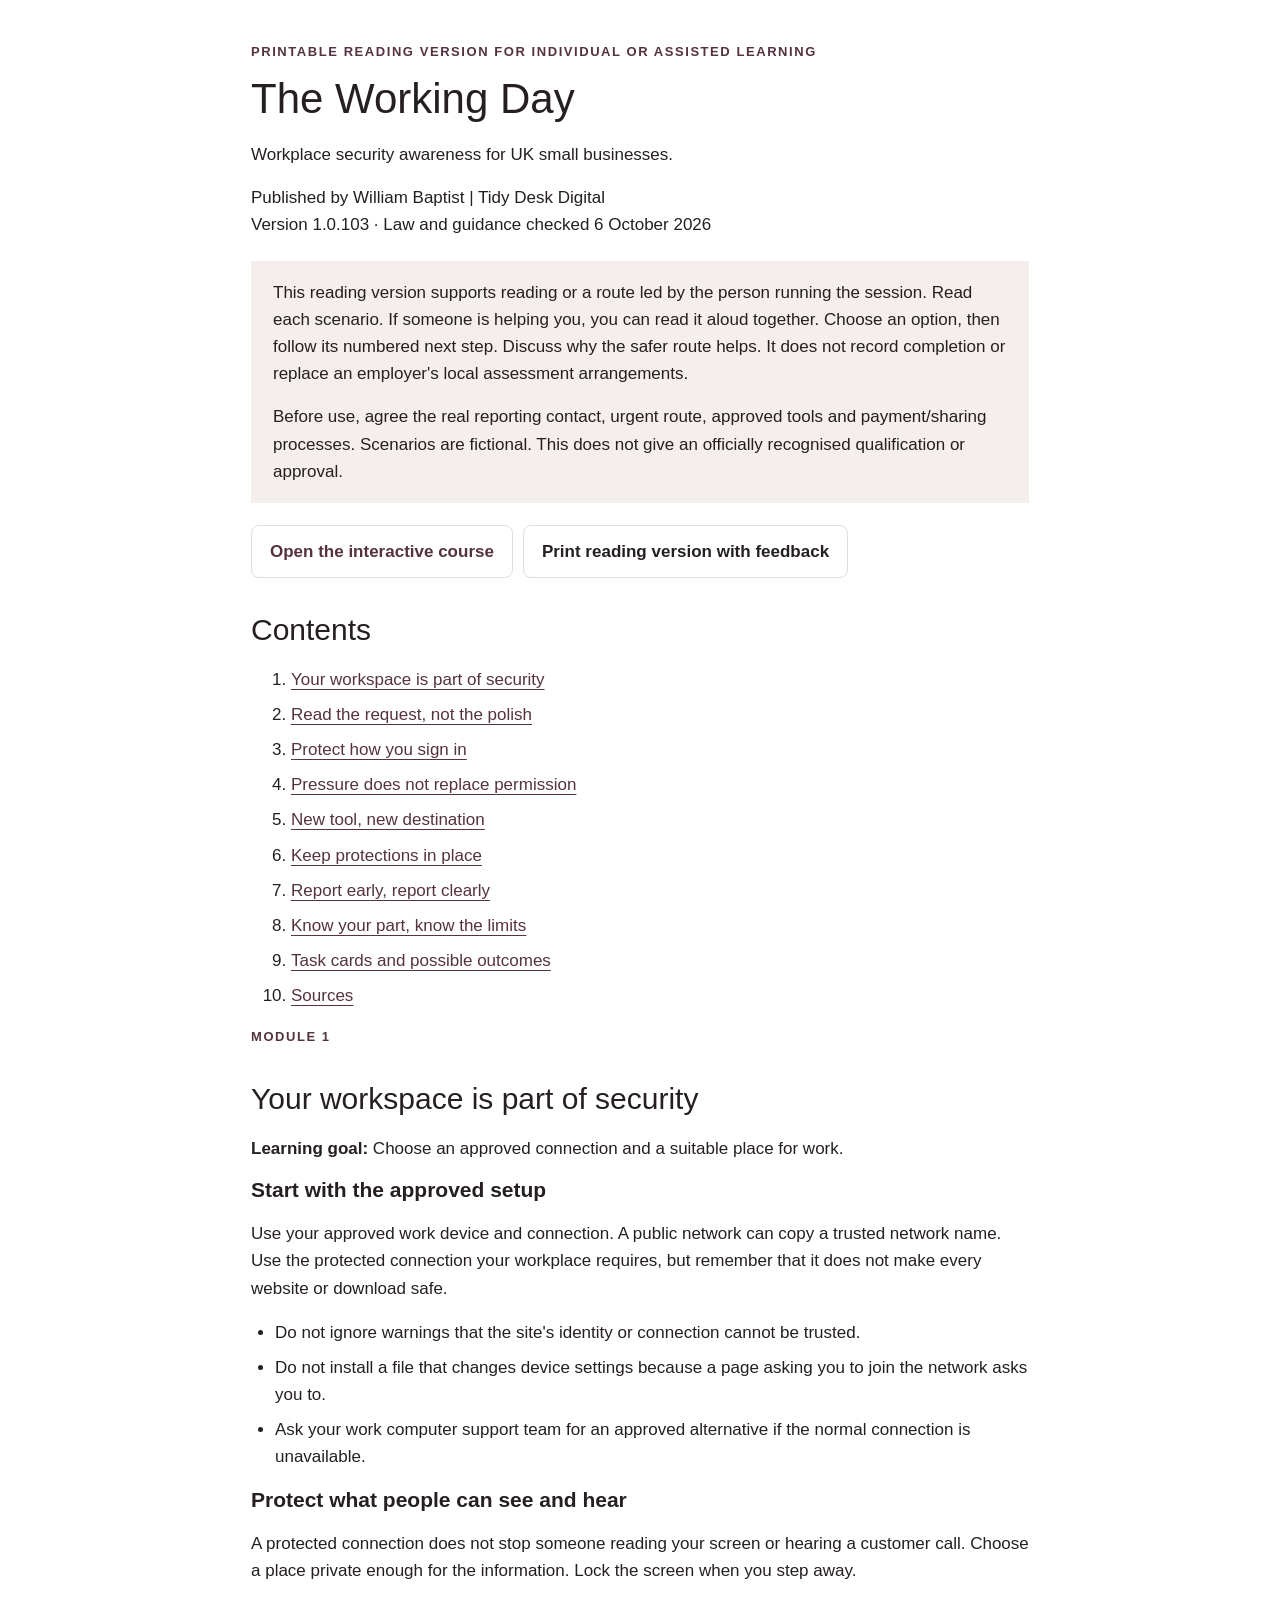
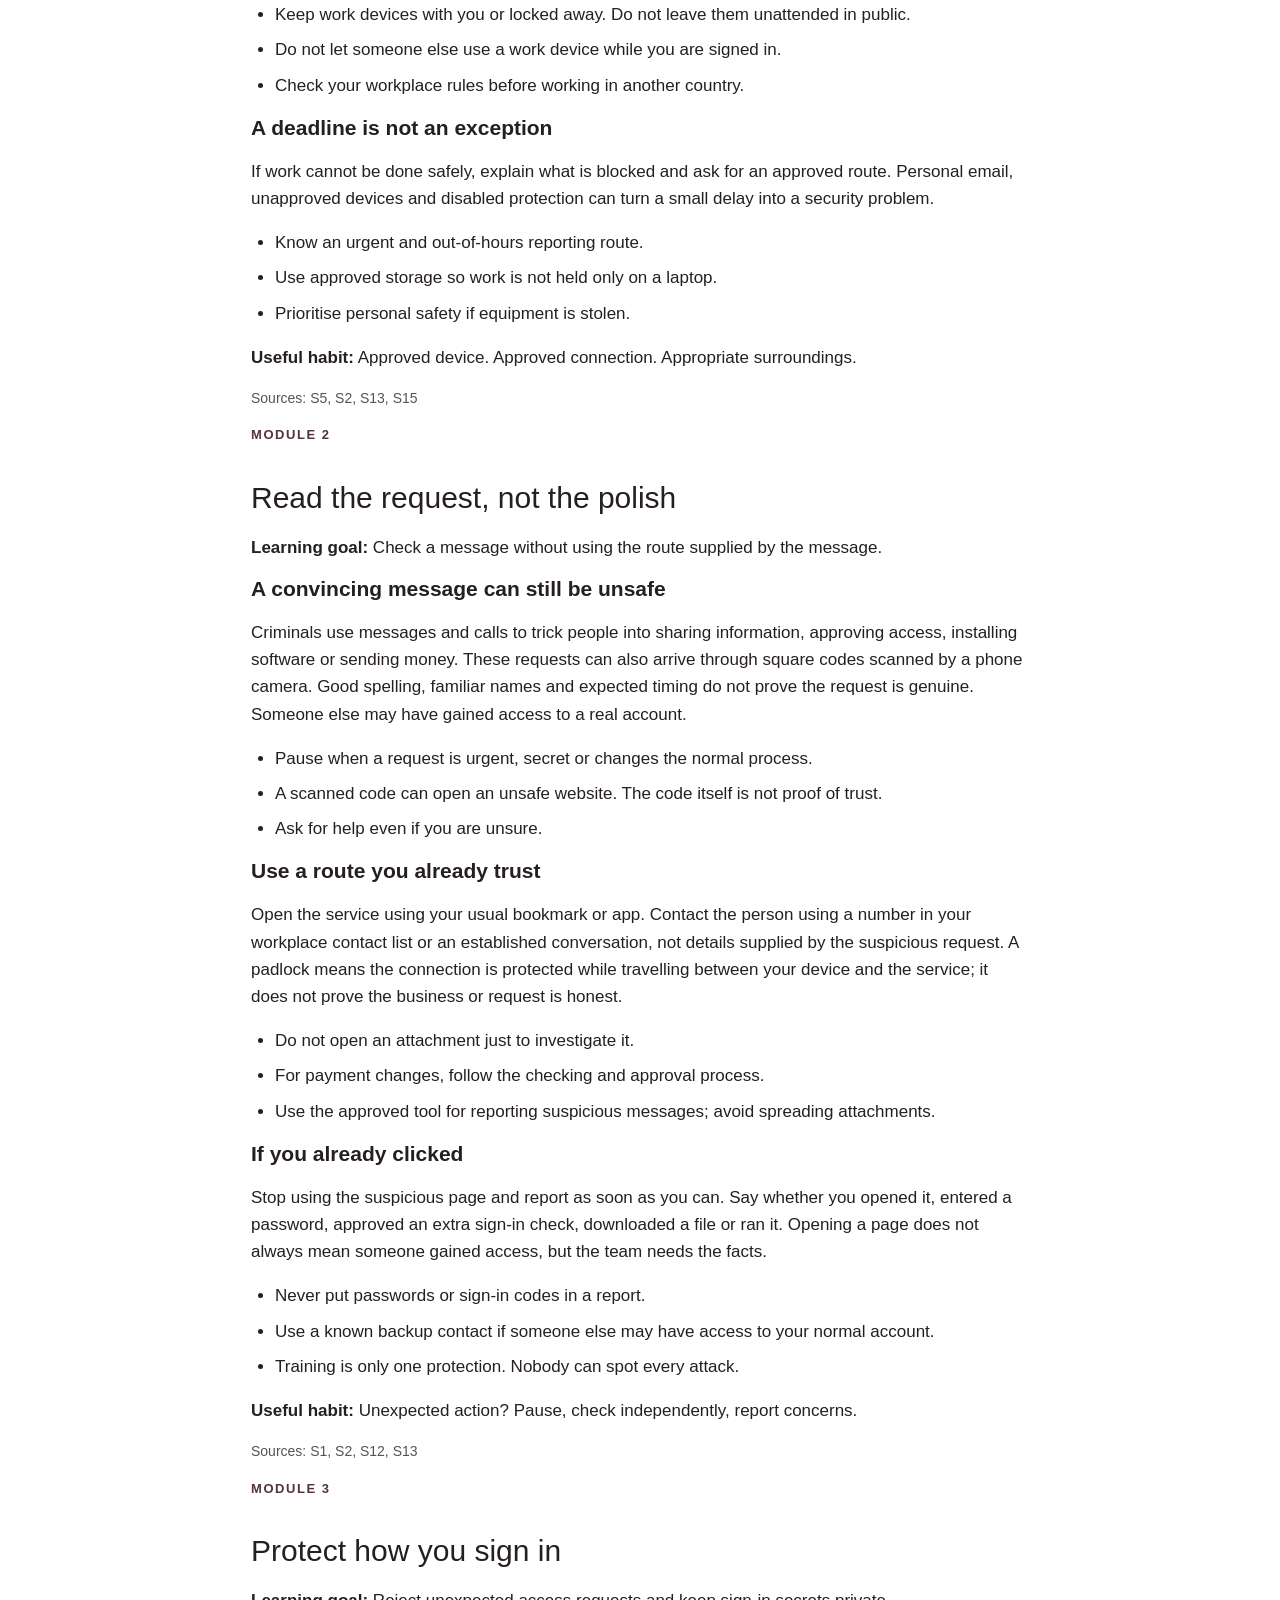
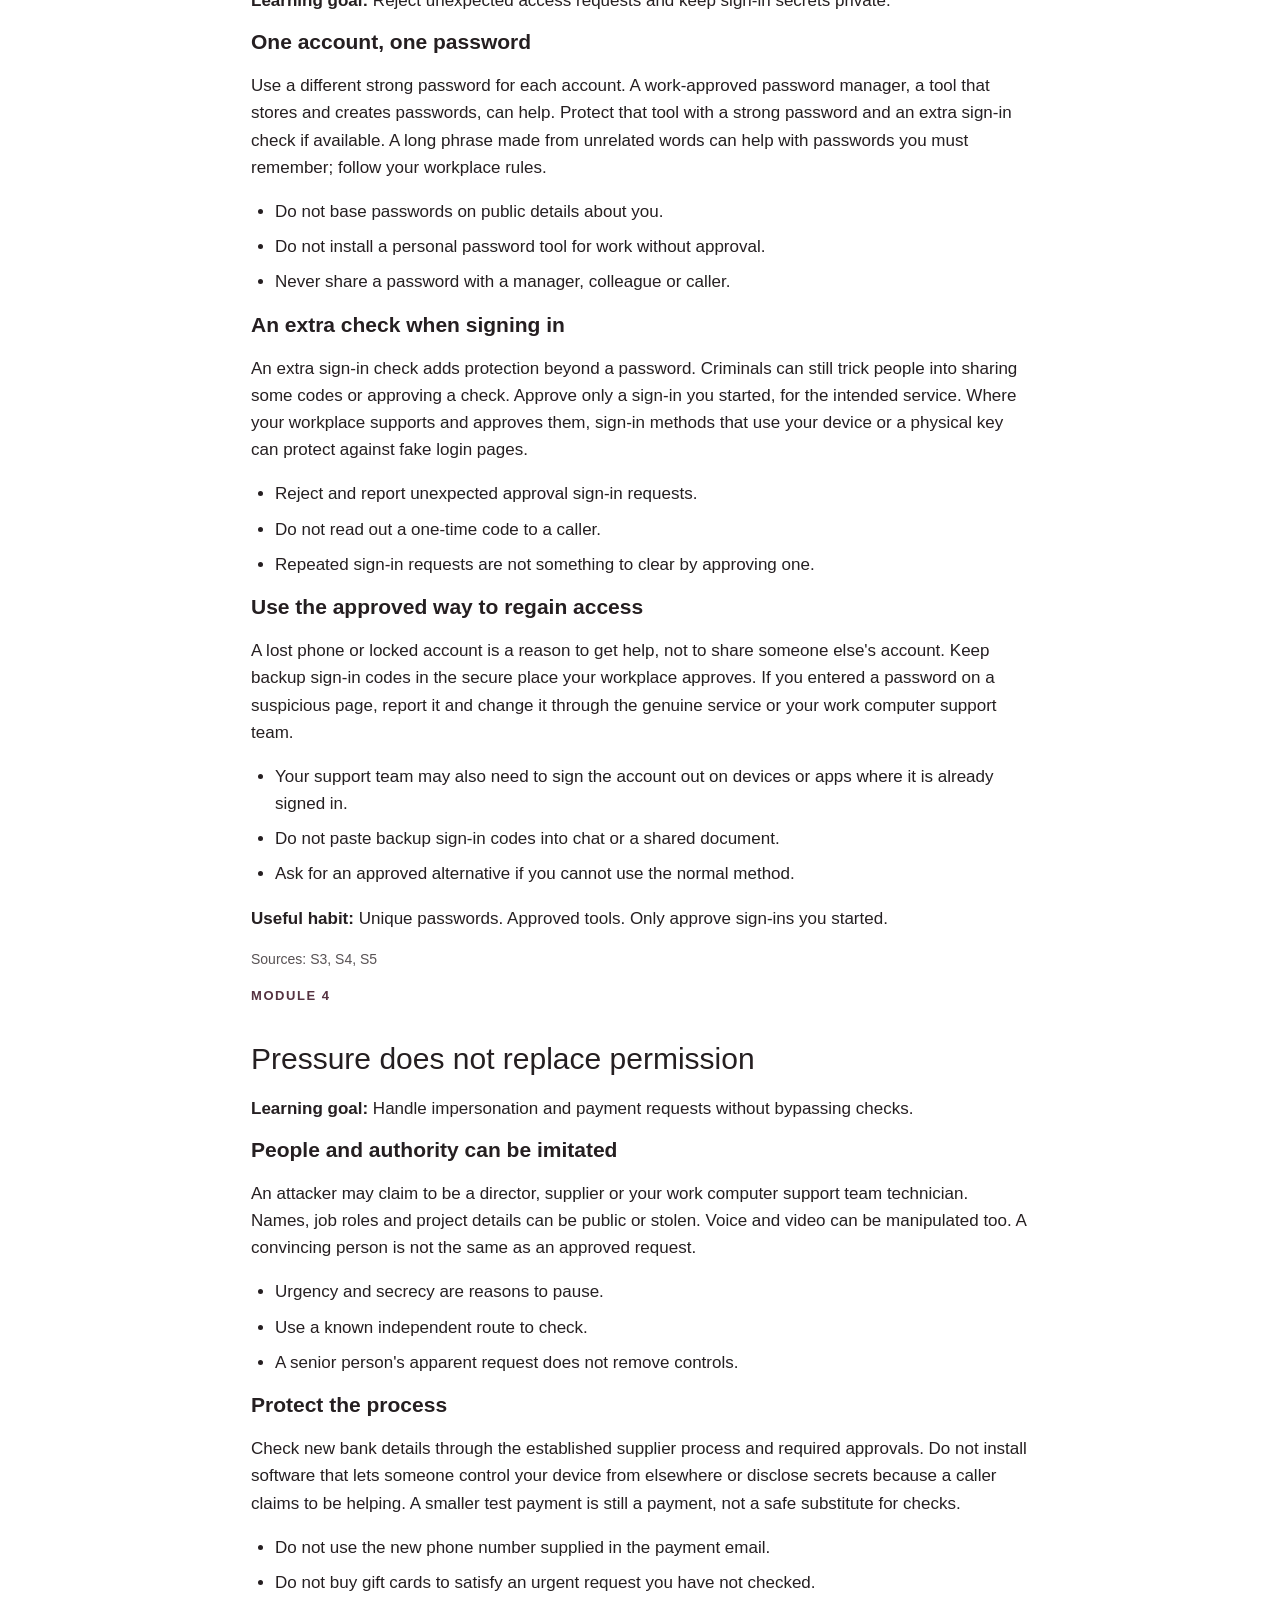
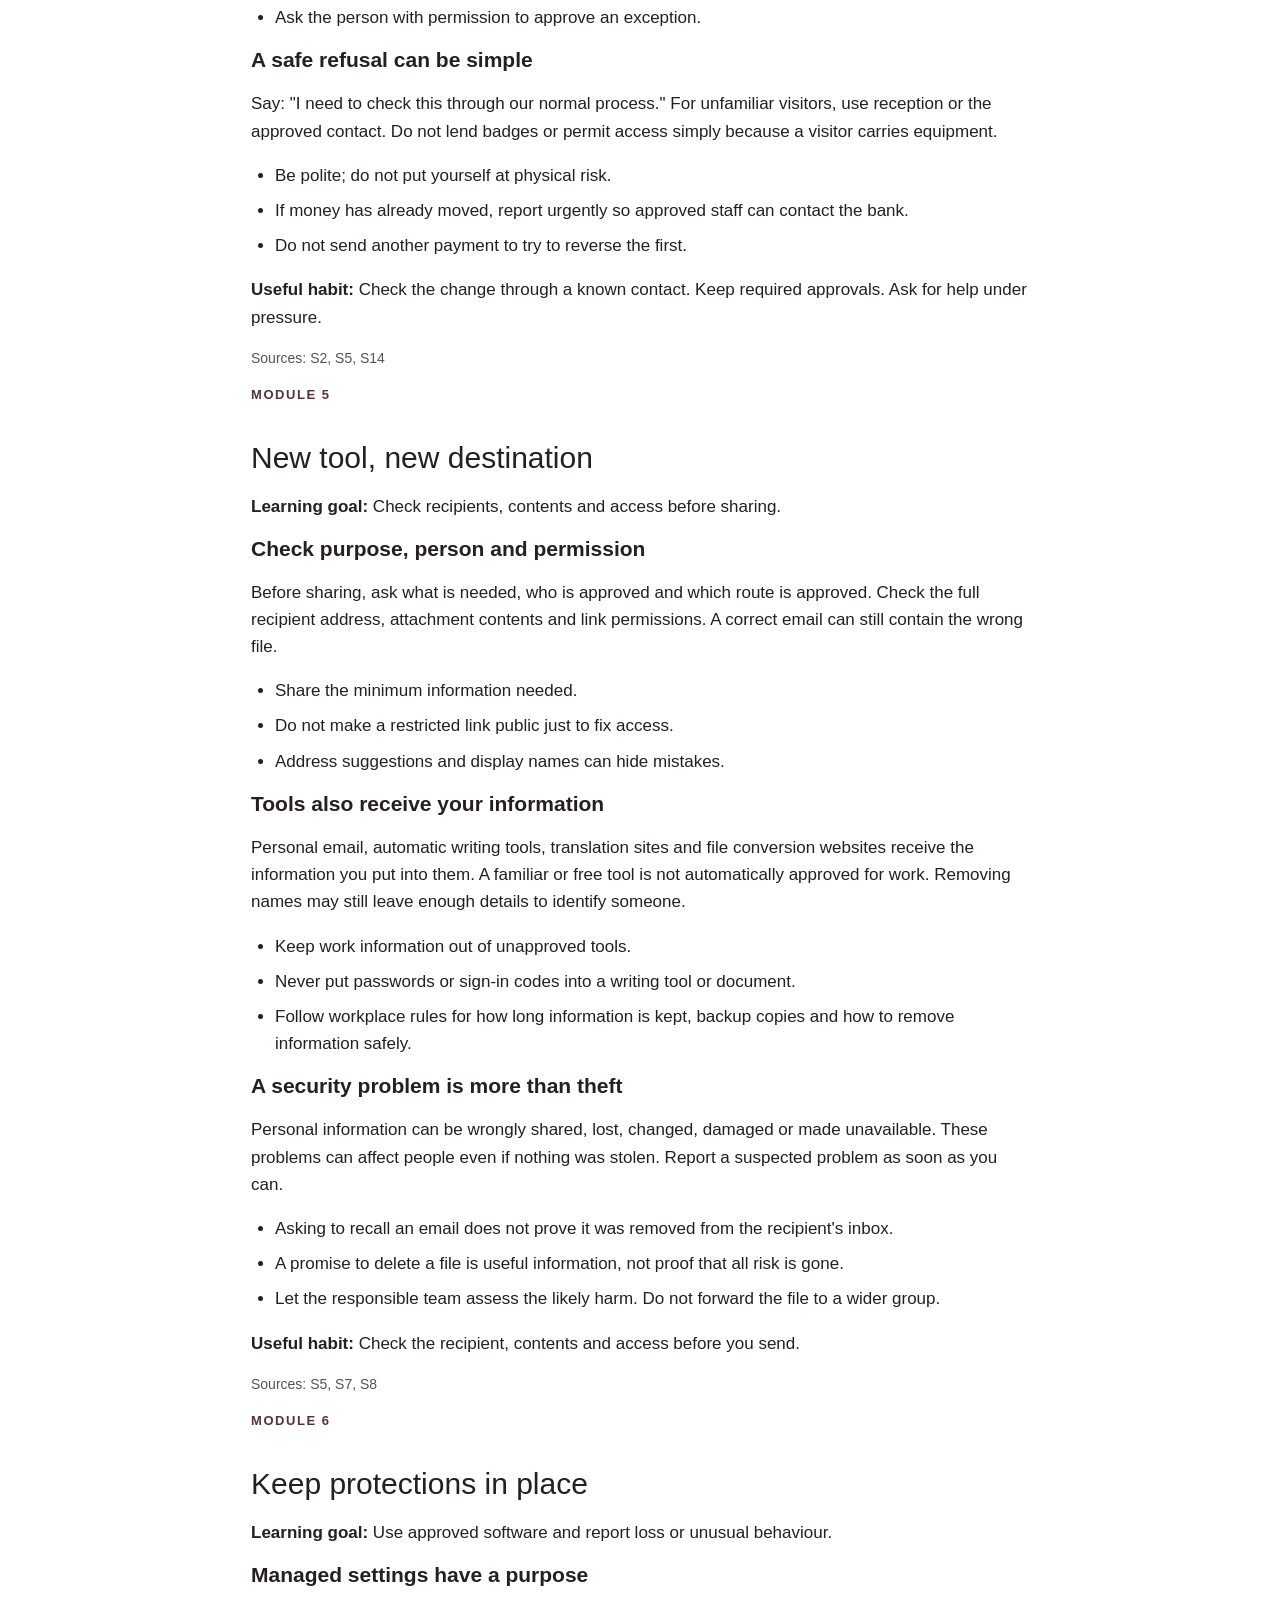
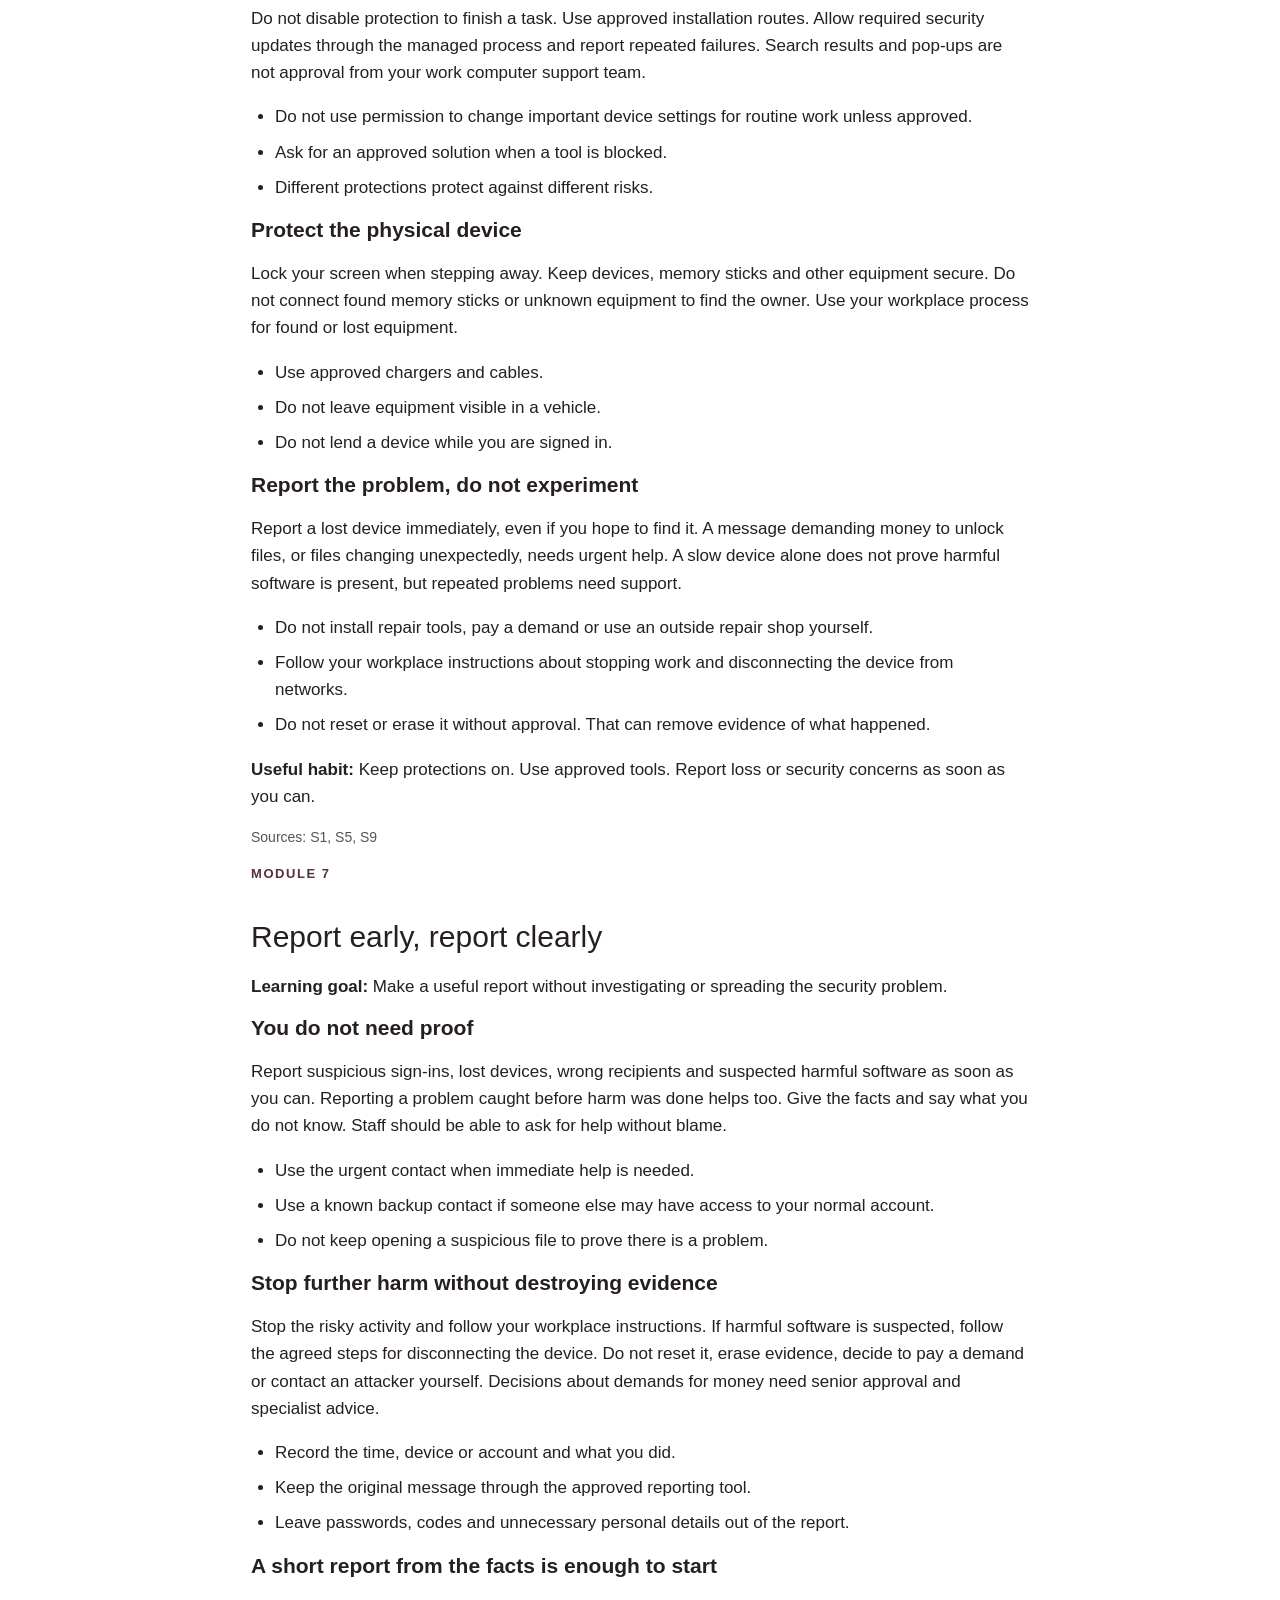
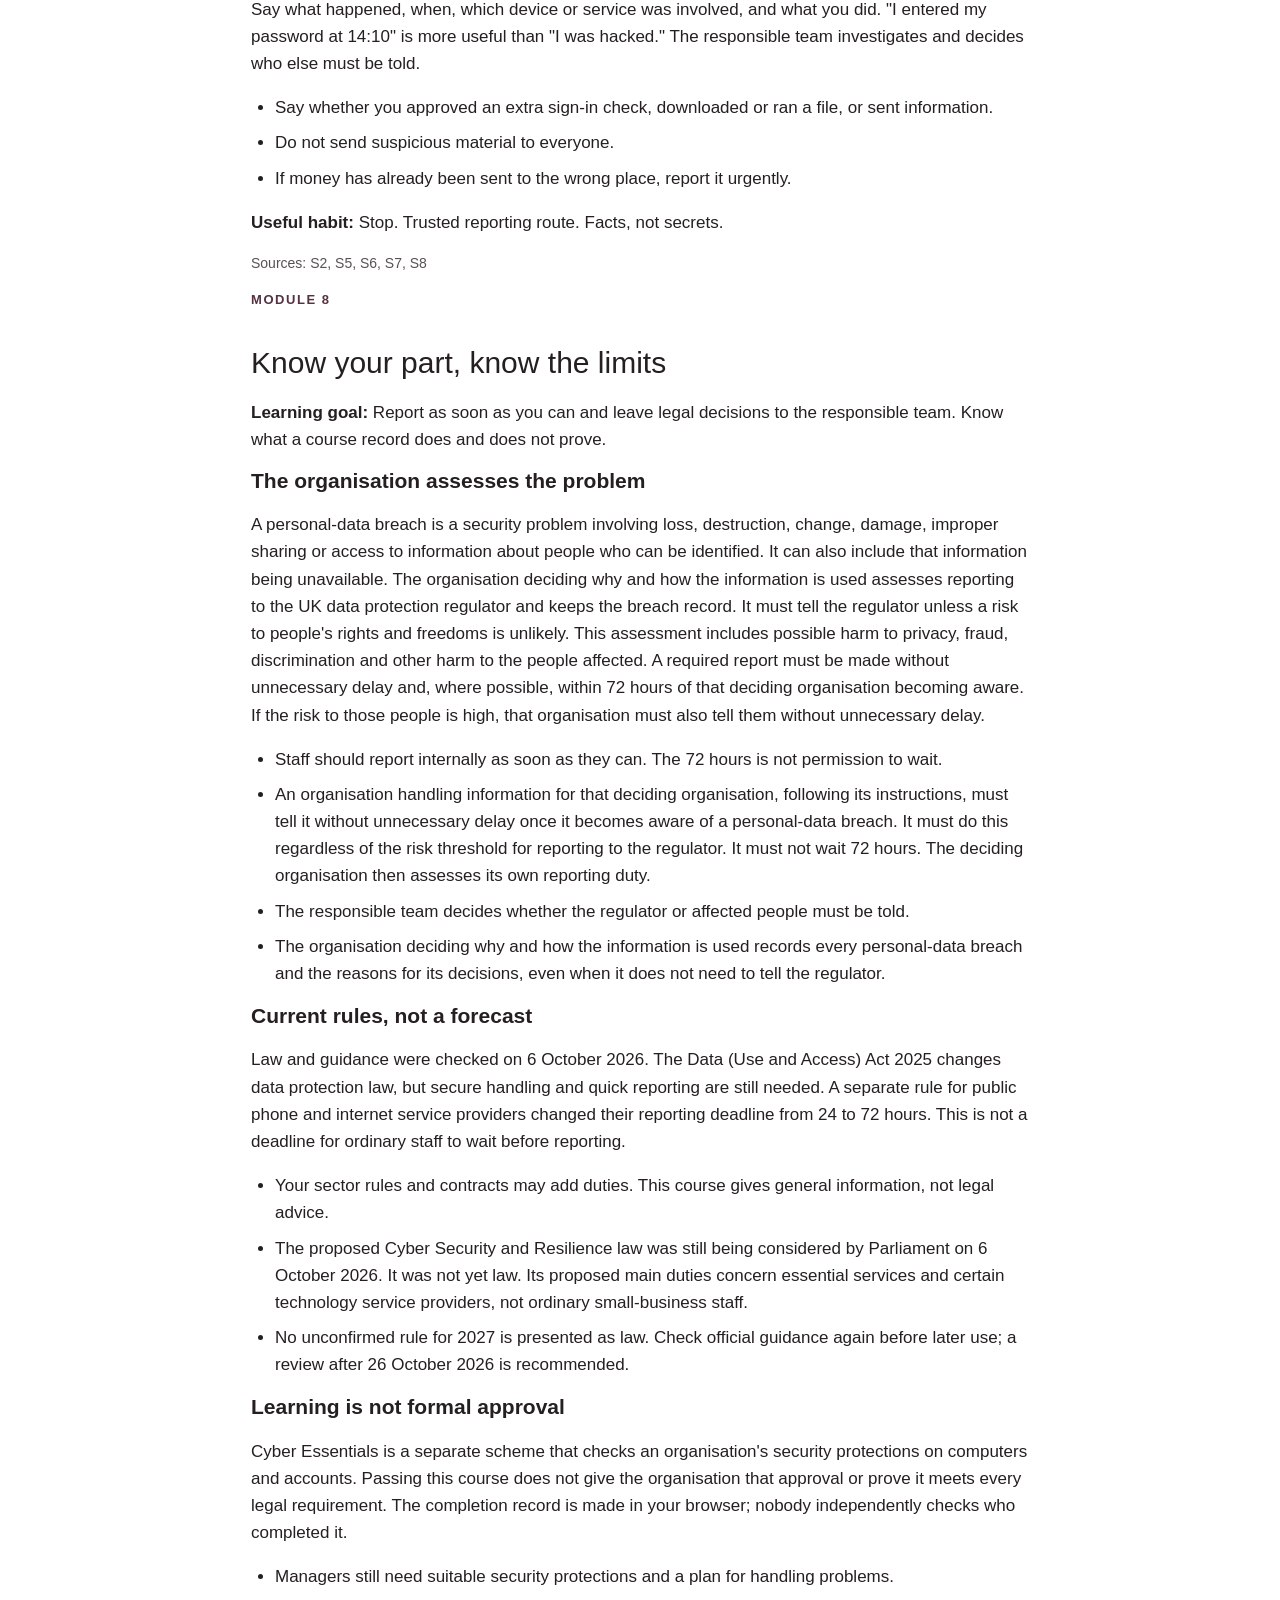
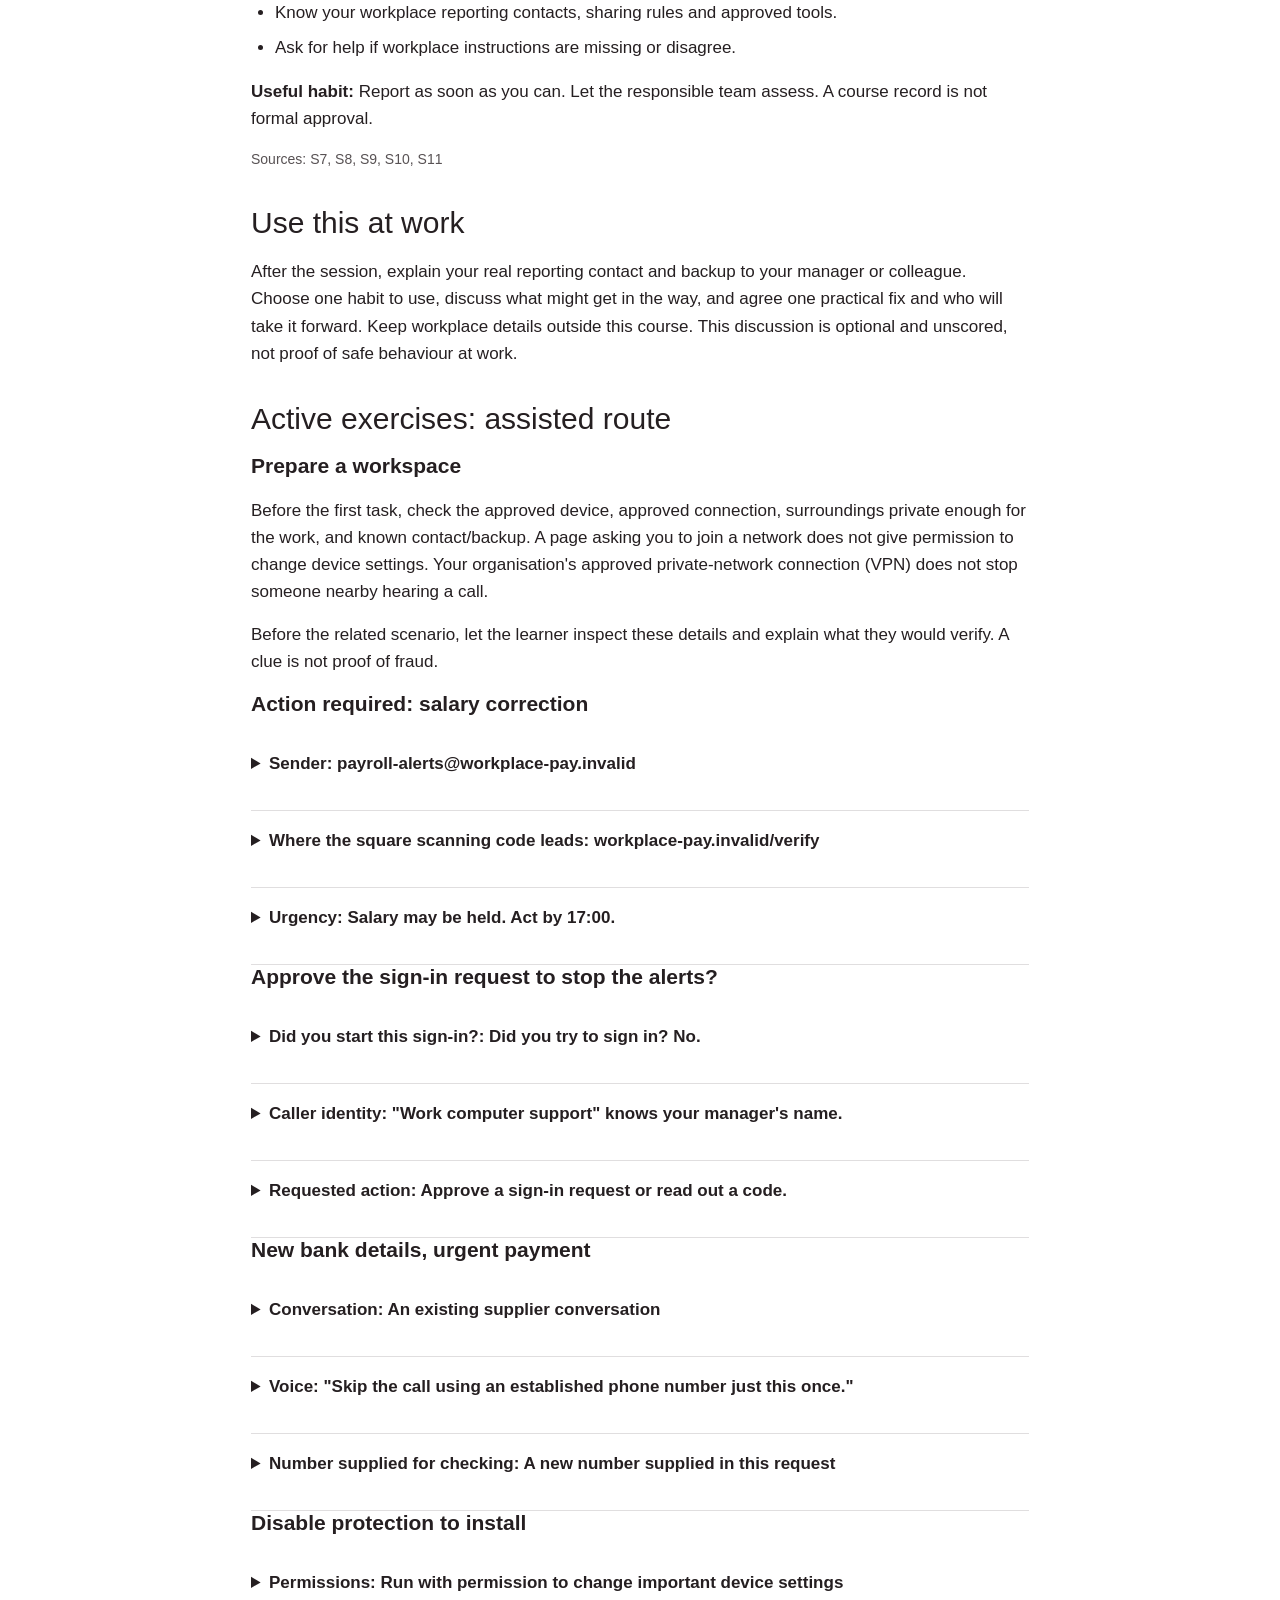
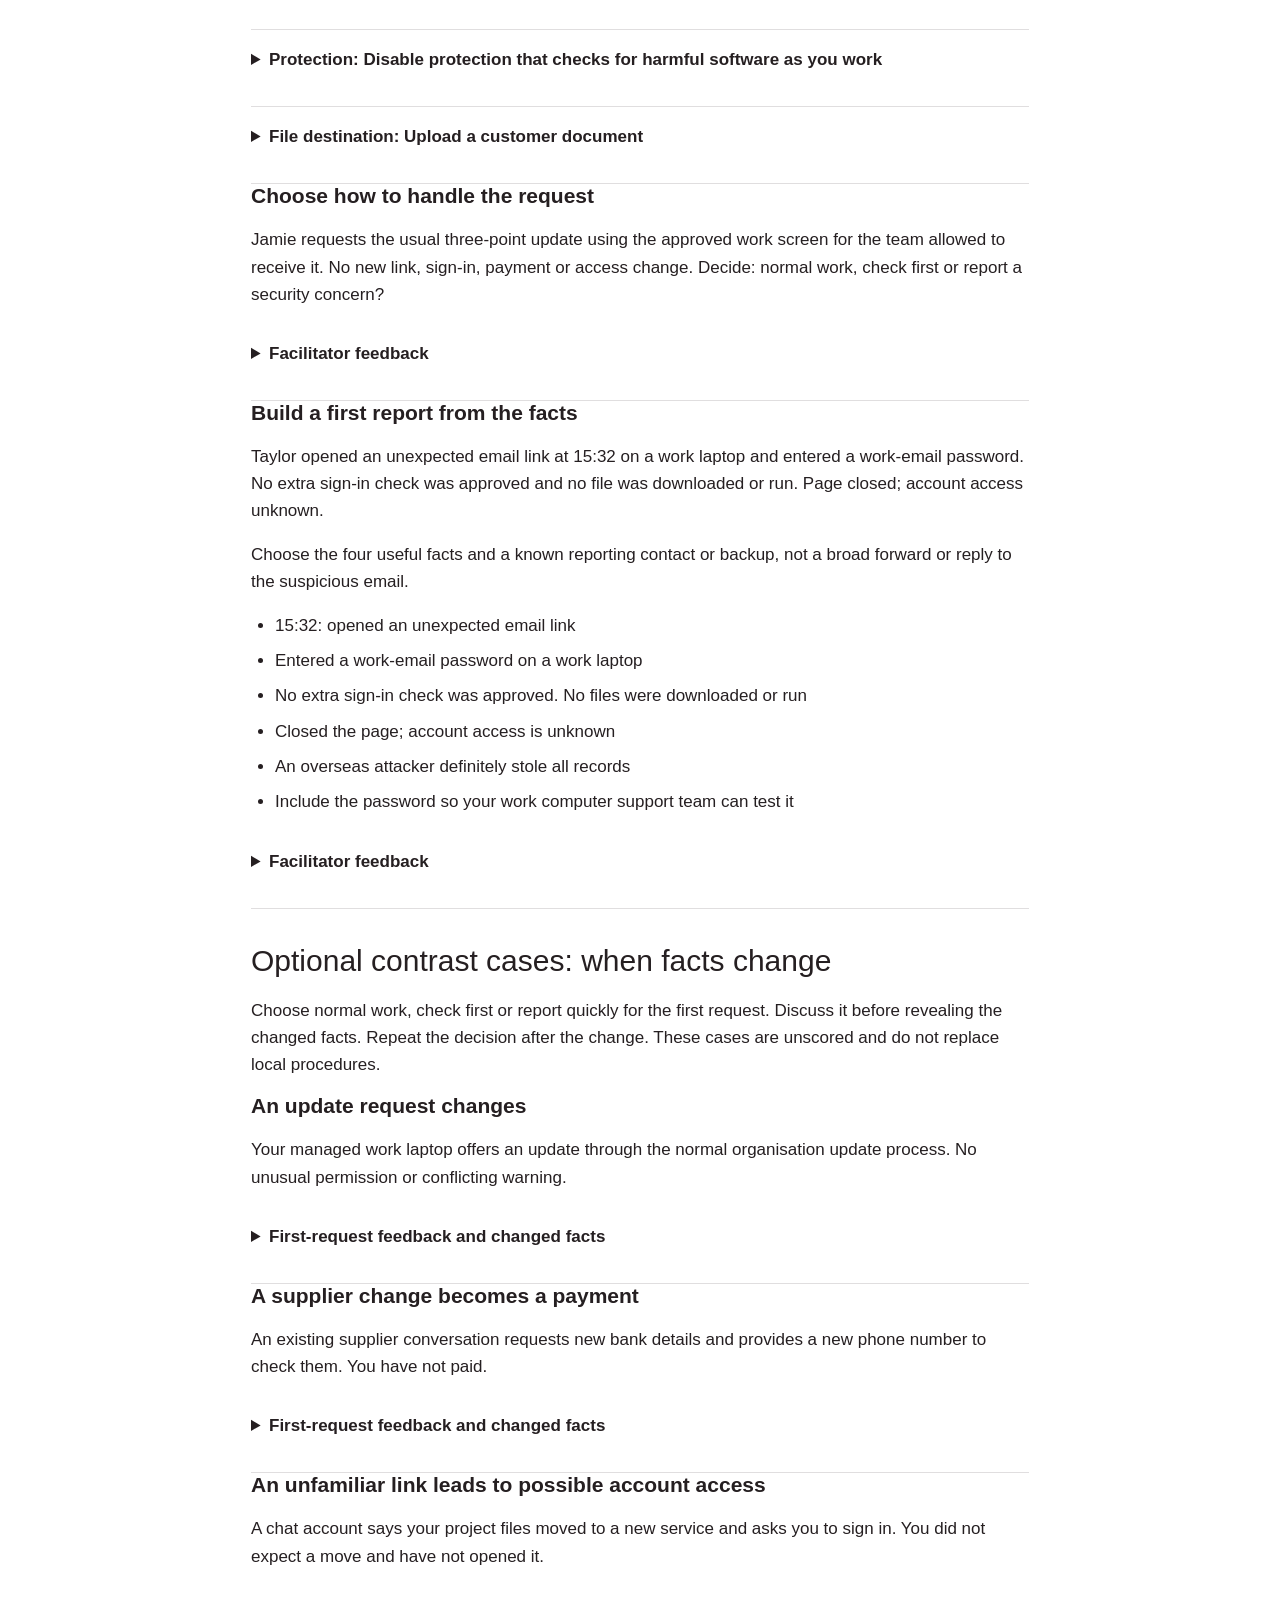
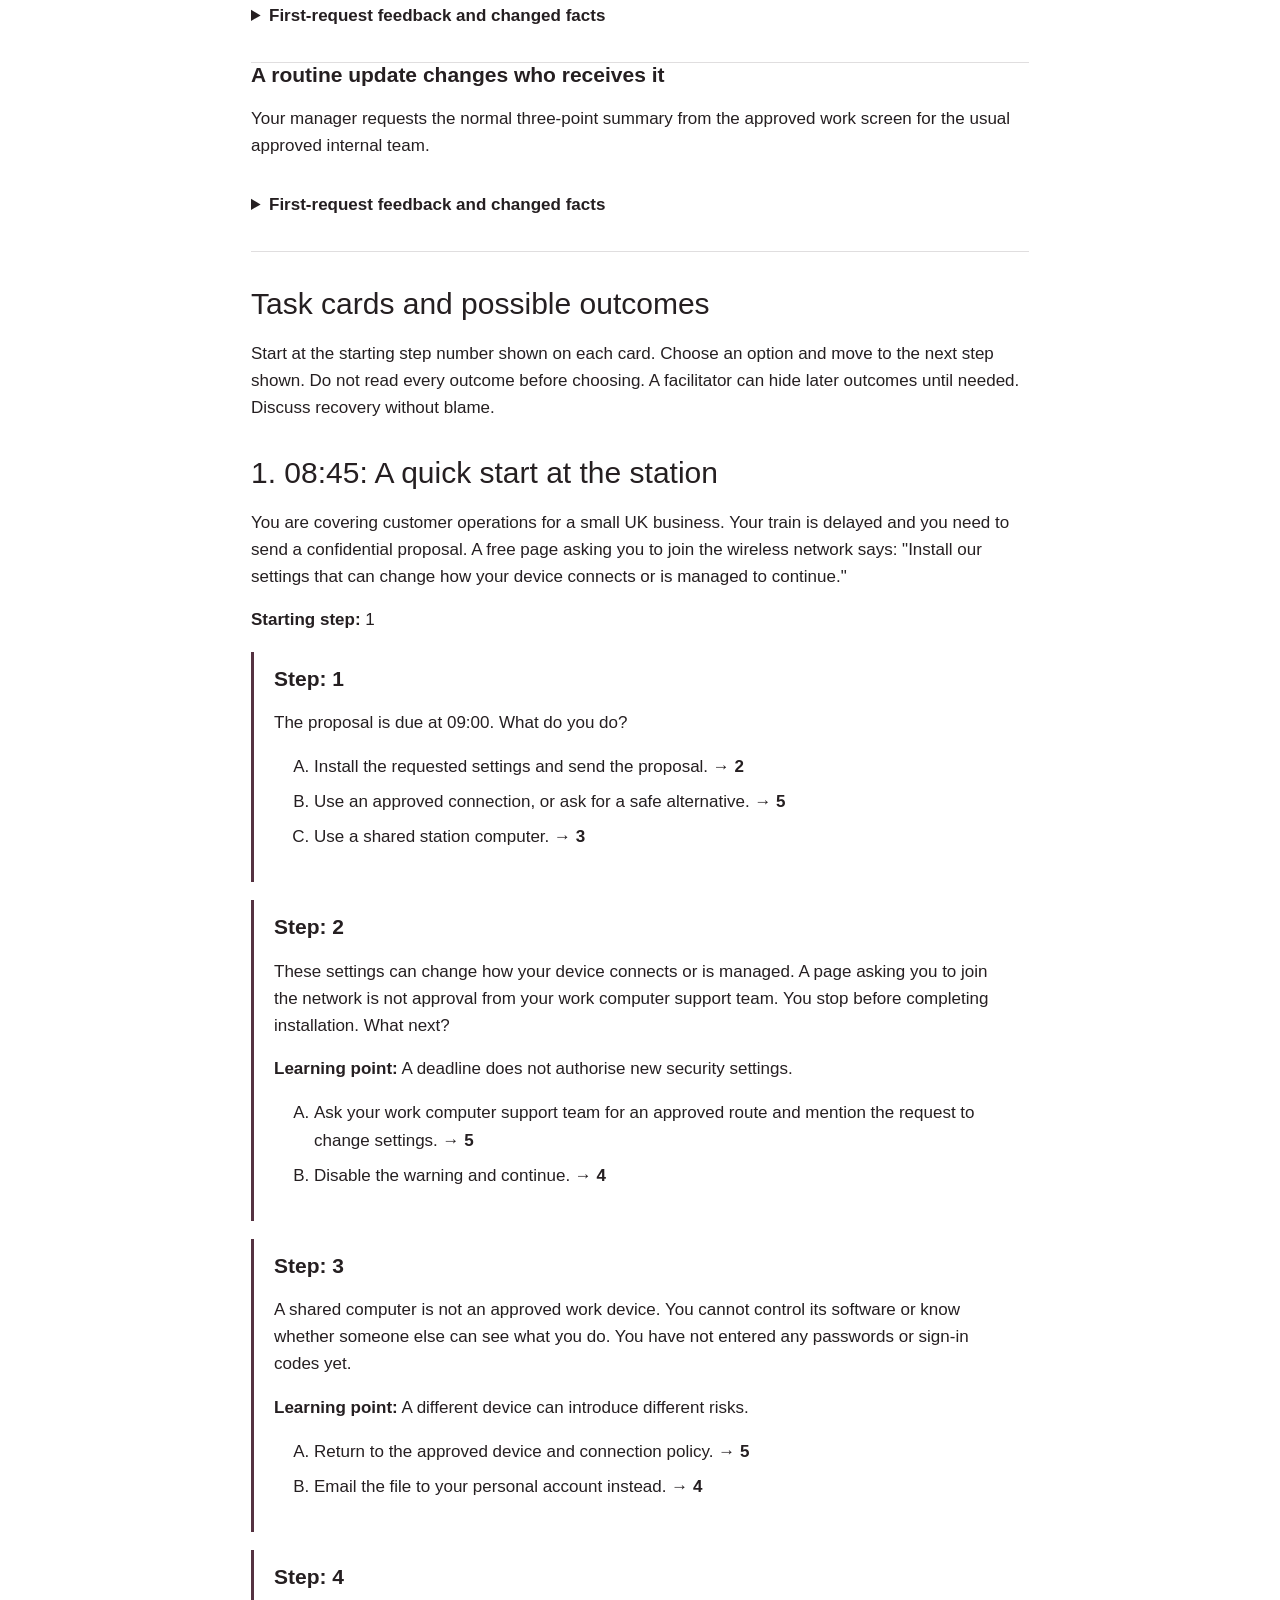
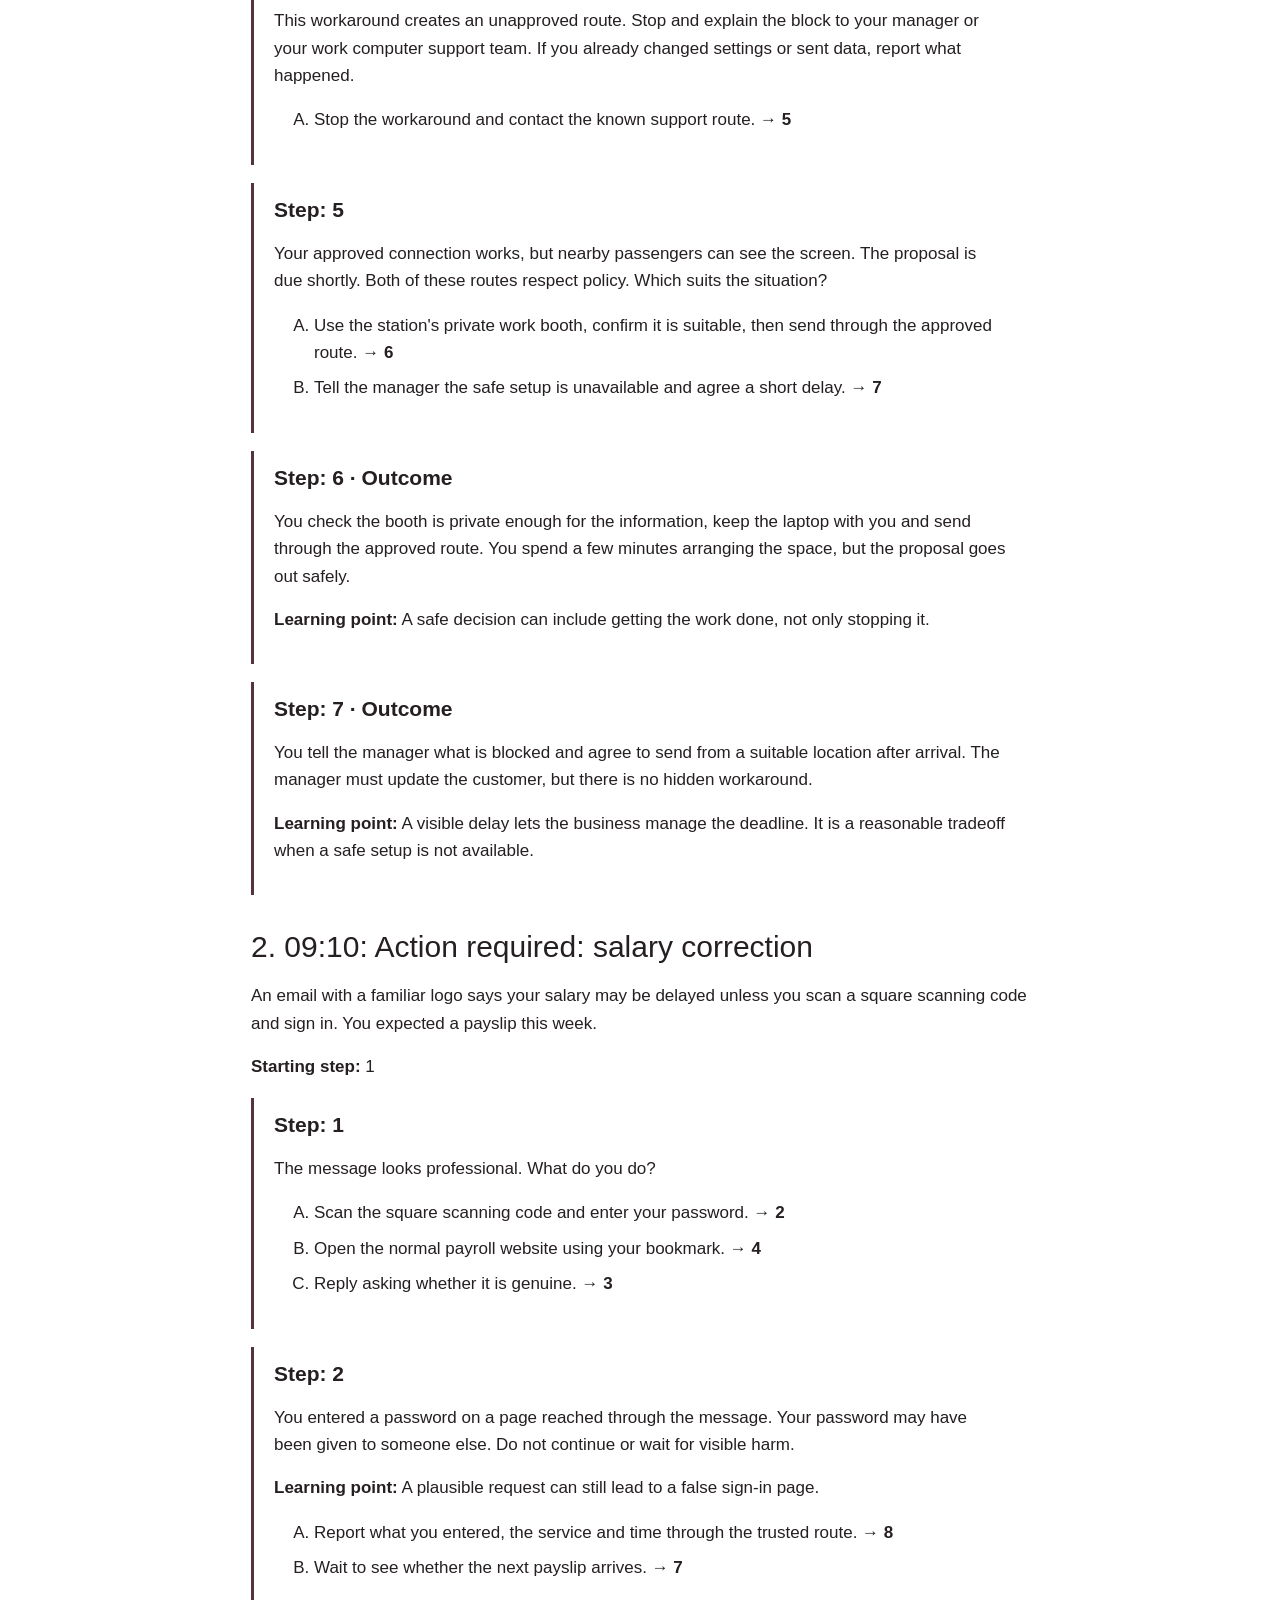
==== commit 827c2fca: "Working Day v1.0.103: describe module completion status" ====
--- a/Learning-Transcript.html
+++ b/Learning-Transcript.html
@@ -1,3 +1,3 @@
 <!doctype html><html lang="en-GB"><head><meta charset="utf-8"><meta name="viewport" content="width=device-width,initial-scale=1"><title>The Working Day: reading version</title><link rel="stylesheet" href="style.css"><style>main{max-width:850px;overflow-wrap:anywhere}.route-block{border-left:3px solid #236b59;padding:15px 20px;margin:18px 0}section{break-inside:avoid}h1{font-size:42px}h2{margin-top:35px}@media print{h1{font-size:30px}body{font-size:12px;line-height:1.45}h2{font-size:22px}h3{font-size:16px}section{break-inside:auto}.route-block{break-inside:avoid}main{max-width:none}}
 :root{--teal:#553241;--pale:#f3e9ec}h1,h2,h3{font-family:Arial,Helvetica,sans-serif;letter-spacing:0}.route-block{border-left-color:#553241}.notice{border-radius:0}@media print{h1,h2,h3,h4,.eyebrow{break-after:avoid-page;page-break-after:avoid}.reading-task-intro{break-inside:avoid-page;page-break-inside:avoid;break-after:avoid-page;page-break-after:avoid}p,li{orphans:3;widows:3}.route-block{border-left-color:#553241}}
-</style></head><body><main><p class="eyebrow">Printable reading version for individual or assisted learning</p><h1>The Working Day</h1><p>Workplace security awareness for UK small businesses.</p><p>Published by William Baptist | Tidy Desk Digital<br>Version 1.0.102 · Law and guidance checked 6 October 2026</p><div class="notice"><p>This reading version supports reading or a route led by the person running the session. Read each scenario. If someone is helping you, you can read it aloud together. Choose an option, then follow its numbered next step. Discuss why the safer route helps. It does not record completion or replace an employer's local assessment arrangements.</p><p>Before use, agree the real reporting contact, urgent route, approved tools and payment/sharing processes. Scenarios are fictional. This does not give an officially recognised qualification or approval.</p></div><div class="actions no-print"><a href="index.html" class="button">Open the interactive course</a><button onclick="window.print()">Print reading version with feedback</button></div><noscript><p class="notice no-print">Scripts are off. Open each feedback/details section you want included before using your browser print command. Closed sections may not print. The interactive course and Print button need scripts.</p></noscript><h2>Contents</h2><ol><li><a href="#remote">Your workspace is part of security</a></li><li><a href="#phishing">Read the request, not the polish</a></li><li><a href="#accounts">Protect how you sign in</a></li><li><a href="#social">Pressure does not replace permission</a></li><li><a href="#data">New tool, new destination</a></li><li><a href="#devices">Keep protections in place</a></li><li><a href="#incidents">Report early, report clearly</a></li><li><a href="#law">Know your part, know the limits</a></li><li><a href="#scenarios">Task cards and possible outcomes</a></li><li><a href="#sources">Sources</a></li></ol><article id="remote"><p class="eyebrow">Module 1</p><h2>Your workspace is part of security</h2><p><strong>Learning goal:</strong> Choose an approved connection and a suitable place for work.</p><section><h3>Start with the approved setup</h3><p>Use your approved work device and connection. A public network can copy a trusted network name. Use the protected connection your workplace requires, but remember that it does not make every website or download safe.</p><ul><li>Do not ignore warnings that the site&#39;s identity or connection cannot be trusted.</li><li>Do not install a file that changes device settings because a page asking you to join the network asks you to.</li><li>Ask your work computer support team for an approved alternative if the normal connection is unavailable.</li></ul></section><section><h3>Protect what people can see and hear</h3><p>A protected connection does not stop someone reading your screen or hearing a customer call. Choose a place private enough for the information. Lock the screen when you step away.</p><ul><li>Keep work devices with you or locked away. Do not leave them unattended in public.</li><li>Do not let someone else use a work device while you are signed in.</li><li>Check your workplace rules before working in another country.</li></ul></section><section><h3>A deadline is not an exception</h3><p>If work cannot be done safely, explain what is blocked and ask for an approved route. Personal email, unapproved devices and disabled protection can turn a small delay into a security problem.</p><ul><li>Know an urgent and out-of-hours reporting route.</li><li>Use approved storage so work is not held only on a laptop.</li><li>Prioritise personal safety if equipment is stolen.</li></ul></section><p><strong>Useful habit:</strong> Approved device. Approved connection. Appropriate surroundings.</p><p class="hint">Sources: S5, S2, S13, S15</p></article><article id="phishing"><p class="eyebrow">Module 2</p><h2>Read the request, not the polish</h2><p><strong>Learning goal:</strong> Check a message without using the route supplied by the message.</p><section><h3>A convincing message can still be unsafe</h3><p>Criminals use messages and calls to trick people into sharing information, approving access, installing software or sending money. These requests can also arrive through square codes scanned by a phone camera. Good spelling, familiar names and expected timing do not prove the request is genuine. Someone else may have gained access to a real account.</p><ul><li>Pause when a request is urgent, secret or changes the normal process.</li><li>A scanned code can open an unsafe website. The code itself is not proof of trust.</li><li>Ask for help even if you are unsure.</li></ul></section><section><h3>Use a route you already trust</h3><p>Open the service using your usual bookmark or app. Contact the person using a number in your workplace contact list or an established conversation, not details supplied by the suspicious request. A padlock means the connection is protected while travelling between your device and the service; it does not prove the business or request is honest.</p><ul><li>Do not open an attachment just to investigate it.</li><li>For payment changes, follow the checking and approval process.</li><li>Use the approved tool for reporting suspicious messages; avoid spreading attachments.</li></ul></section><section><h3>If you already clicked</h3><p>Stop using the suspicious page and report as soon as you can. Say whether you opened it, entered a password, approved an extra sign-in check, downloaded a file or ran it. Opening a page does not always mean someone gained access, but the team needs the facts.</p><ul><li>Never put passwords or sign-in codes in a report.</li><li>Use a known backup contact if someone else may have access to your normal account.</li><li>Training is only one protection. Nobody can spot every attack.</li></ul></section><p><strong>Useful habit:</strong> Unexpected action? Pause, check independently, report concerns.</p><p class="hint">Sources: S1, S2, S12, S13</p></article><article id="accounts"><p class="eyebrow">Module 3</p><h2>Protect how you sign in</h2><p><strong>Learning goal:</strong> Reject unexpected access requests and keep sign-in secrets private.</p><section><h3>One account, one password</h3><p>Use a different strong password for each account. A work-approved password manager, a tool that stores and creates passwords, can help. Protect that tool with a strong password and an extra sign-in check if available. A long phrase made from unrelated words can help with passwords you must remember; follow your workplace rules.</p><ul><li>Do not base passwords on public details about you.</li><li>Do not install a personal password tool for work without approval.</li><li>Never share a password with a manager, colleague or caller.</li></ul></section><section><h3>An extra check when signing in</h3><p>An extra sign-in check adds protection beyond a password. Criminals can still trick people into sharing some codes or approving a check. Approve only a sign-in you started, for the intended service. Where your workplace supports and approves them, sign-in methods that use your device or a physical key can protect against fake login pages.</p><ul><li>Reject and report unexpected approval sign-in requests.</li><li>Do not read out a one-time code to a caller.</li><li>Repeated sign-in requests are not something to clear by approving one.</li></ul></section><section><h3>Use the approved way to regain access</h3><p>A lost phone or locked account is a reason to get help, not to share someone else&#39;s account. Keep backup sign-in codes in the secure place your workplace approves. If you entered a password on a suspicious page, report it and change it through the genuine service or your work computer support team.</p><ul><li>Your support team may also need to sign the account out on devices or apps where it is already signed in.</li><li>Do not paste backup sign-in codes into chat or a shared document.</li><li>Ask for an approved alternative if you cannot use the normal method.</li></ul></section><p><strong>Useful habit:</strong> Unique passwords. Approved tools. Only approve sign-ins you started.</p><p class="hint">Sources: S3, S4, S5</p></article><article id="social"><p class="eyebrow">Module 4</p><h2>Pressure does not replace permission</h2><p><strong>Learning goal:</strong> Handle impersonation and payment requests without bypassing checks.</p><section><h3>People and authority can be imitated</h3><p>An attacker may claim to be a director, supplier or your work computer support team technician. Names, job roles and project details can be public or stolen. Voice and video can be manipulated too. A convincing person is not the same as an approved request.</p><ul><li>Urgency and secrecy are reasons to pause.</li><li>Use a known independent route to check.</li><li>A senior person&#39;s apparent request does not remove controls.</li></ul></section><section><h3>Protect the process</h3><p>Check new bank details through the established supplier process and required approvals. Do not install software that lets someone control your device from elsewhere or disclose secrets because a caller claims to be helping. A smaller test payment is still a payment, not a safe substitute for checks.</p><ul><li>Do not use the new phone number supplied in the payment email.</li><li>Do not buy gift cards to satisfy an urgent request you have not checked.</li><li>Ask the person with permission to approve an exception.</li></ul></section><section><h3>A safe refusal can be simple</h3><p>Say: &quot;I need to check this through our normal process.&quot; For unfamiliar visitors, use reception or the approved contact. Do not lend badges or permit access simply because a visitor carries equipment.</p><ul><li>Be polite; do not put yourself at physical risk.</li><li>If money has already moved, report urgently so approved staff can contact the bank.</li><li>Do not send another payment to try to reverse the first.</li></ul></section><p><strong>Useful habit:</strong> Check the change through a known contact. Keep required approvals. Ask for help under pressure.</p><p class="hint">Sources: S2, S5, S14</p></article><article id="data"><p class="eyebrow">Module 5</p><h2>New tool, new destination</h2><p><strong>Learning goal:</strong> Check recipients, contents and access before sharing.</p><section><h3>Check purpose, person and permission</h3><p>Before sharing, ask what is needed, who is approved and which route is approved. Check the full recipient address, attachment contents and link permissions. A correct email can still contain the wrong file.</p><ul><li>Share the minimum information needed.</li><li>Do not make a restricted link public just to fix access.</li><li>Address suggestions and display names can hide mistakes.</li></ul></section><section><h3>Tools also receive your information</h3><p>Personal email, automatic writing tools, translation sites and file conversion websites receive the information you put into them. A familiar or free tool is not automatically approved for work. Removing names may still leave enough details to identify someone.</p><ul><li>Keep work information out of unapproved tools.</li><li>Never put passwords or sign-in codes into a writing tool or document.</li><li>Follow workplace rules for how long information is kept, backup copies and how to remove information safely.</li></ul></section><section><h3>A security problem is more than theft</h3><p>Personal information can be wrongly shared, lost, changed, damaged or made unavailable. These problems can affect people even if nothing was stolen. Report a suspected problem as soon as you can.</p><ul><li>Asking to recall an email does not prove it was removed from the recipient&#39;s inbox.</li><li>A promise to delete a file is useful information, not proof that all risk is gone.</li><li>Let the responsible team assess the likely harm. Do not forward the file to a wider group.</li></ul></section><p><strong>Useful habit:</strong> Check the recipient, contents and access before you send.</p><p class="hint">Sources: S5, S7, S8</p></article><article id="devices"><p class="eyebrow">Module 6</p><h2>Keep protections in place</h2><p><strong>Learning goal:</strong> Use approved software and report loss or unusual behaviour.</p><section><h3>Managed settings have a purpose</h3><p>Do not disable protection to finish a task. Use approved installation routes. Allow required security updates through the managed process and report repeated failures. Search results and pop-ups are not approval from your work computer support team.</p><ul><li>Do not use permission to change important device settings for routine work unless approved.</li><li>Ask for an approved solution when a tool is blocked.</li><li>Different protections protect against different risks.</li></ul></section><section><h3>Protect the physical device</h3><p>Lock your screen when stepping away. Keep devices, memory sticks and other equipment secure. Do not connect found memory sticks or unknown equipment to find the owner. Use your workplace process for found or lost equipment.</p><ul><li>Use approved chargers and cables.</li><li>Do not leave equipment visible in a vehicle.</li><li>Do not lend a device while you are signed in.</li></ul></section><section><h3>Report the problem, do not experiment</h3><p>Report a lost device immediately, even if you hope to find it. A message demanding money to unlock files, or files changing unexpectedly, needs urgent help. A slow device alone does not prove harmful software is present, but repeated problems need support.</p><ul><li>Do not install repair tools, pay a demand or use an outside repair shop yourself.</li><li>Follow your workplace instructions about stopping work and disconnecting the device from networks.</li><li>Do not reset or erase it without approval. That can remove evidence of what happened.</li></ul></section><p><strong>Useful habit:</strong> Keep protections on. Use approved tools. Report loss or security concerns as soon as you can.</p><p class="hint">Sources: S1, S5, S9</p></article><article id="incidents"><p class="eyebrow">Module 7</p><h2>Report early, report clearly</h2><p><strong>Learning goal:</strong> Make a useful report without investigating or spreading the security problem.</p><section><h3>You do not need proof</h3><p>Report suspicious sign-ins, lost devices, wrong recipients and suspected harmful software as soon as you can. Reporting a problem caught before harm was done helps too. Give the facts and say what you do not know. Staff should be able to ask for help without blame.</p><ul><li>Use the urgent contact when immediate help is needed.</li><li>Use a known backup contact if someone else may have access to your normal account.</li><li>Do not keep opening a suspicious file to prove there is a problem.</li></ul></section><section><h3>Stop further harm without destroying evidence</h3><p>Stop the risky activity and follow your workplace instructions. If harmful software is suspected, follow the agreed steps for disconnecting the device. Do not reset it, erase evidence, decide to pay a demand or contact an attacker yourself. Decisions about demands for money need senior approval and specialist advice.</p><ul><li>Record the time, device or account and what you did.</li><li>Keep the original message through the approved reporting tool.</li><li>Leave passwords, codes and unnecessary personal details out of the report.</li></ul></section><section><h3>A short report from the facts is enough to start</h3><p>Say what happened, when, which device or service was involved, and what you did. &quot;I entered my password at 14:10&quot; is more useful than &quot;I was hacked.&quot; The responsible team investigates and decides who else must be told.</p><ul><li>Say whether you approved an extra sign-in check, downloaded or ran a file, or sent information.</li><li>Do not send suspicious material to everyone.</li><li>If money has already been sent to the wrong place, report it urgently.</li></ul></section><p><strong>Useful habit:</strong> Stop. Trusted reporting route. Facts, not secrets.</p><p class="hint">Sources: S2, S5, S6, S7, S8</p></article><article id="law"><p class="eyebrow">Module 8</p><h2>Know your part, know the limits</h2><p><strong>Learning goal:</strong> Report as soon as you can and leave legal decisions to the responsible team. Know what a course record does and does not prove.</p><section><h3>The organisation assesses the problem</h3><p>A personal-data breach is a security problem involving loss, destruction, change, damage, improper sharing or access to information about people who can be identified. It can also include that information being unavailable. The organisation deciding why and how the information is used assesses reporting to the UK data protection regulator and keeps the breach record. It must tell the regulator unless a risk to people&#39;s rights and freedoms is unlikely. This assessment includes possible harm to privacy, fraud, discrimination and other harm to the people affected. A required report must be made without unnecessary delay and, where possible, within 72 hours of that deciding organisation becoming aware. If the risk to those people is high, that organisation must also tell them without unnecessary delay.</p><ul><li>Staff should report internally as soon as they can. The 72 hours is not permission to wait.</li><li>An organisation handling information for that deciding organisation, following its instructions, must tell it without unnecessary delay once it becomes aware of a personal-data breach. It must do this regardless of the risk threshold for reporting to the regulator. It must not wait 72 hours. The deciding organisation then assesses its own reporting duty.</li><li>The responsible team decides whether the regulator or affected people must be told.</li><li>The organisation deciding why and how the information is used records every personal-data breach and the reasons for its decisions, even when it does not need to tell the regulator.</li></ul></section><section><h3>Current rules, not a forecast</h3><p>Law and guidance were checked on 6 October 2026. The Data (Use and Access) Act 2025 changes data protection law, but secure handling and quick reporting are still needed. A separate rule for public phone and internet service providers changed their reporting deadline from 24 to 72 hours. This is not a deadline for ordinary staff to wait before reporting.</p><ul><li>Your sector rules and contracts may add duties. This course gives general information, not legal advice.</li><li>The proposed Cyber Security and Resilience law was still being considered by Parliament on 6 October 2026. It was not yet law. Its proposed main duties concern essential services and certain technology service providers, not ordinary small-business staff.</li><li>No unconfirmed rule for 2027 is presented as law. Check official guidance again before later use; a review after 26 October 2026 is recommended.</li></ul></section><section><h3>Learning is not formal approval</h3><p>Cyber Essentials is a separate scheme that checks an organisation&#39;s security protections on computers and accounts. Passing this course does not give the organisation that approval or prove it meets every legal requirement. The completion record is made in your browser; nobody independently checks who completed it.</p><ul><li>Managers still need suitable security protections and a plan for handling problems.</li><li>Know your workplace reporting contacts, sharing rules and approved tools.</li><li>Ask for help if workplace instructions are missing or disagree.</li></ul></section><p><strong>Useful habit:</strong> Report as soon as you can. Let the responsible team assess. A course record is not formal approval.</p><p class="hint">Sources: S7, S8, S9, S10, S11</p></article><h2>Use this at work</h2><p>After the session, explain your real reporting contact and backup to your manager or colleague. Choose one habit to use, discuss what might get in the way, and agree one practical fix and who will take it forward. Keep workplace details outside this course. This discussion is optional and unscored, not proof of safe behaviour at work.</p><h2>Active exercises: assisted route</h2><section><h3>Prepare a workspace</h3><p>Before the first task, check the approved device, approved connection, surroundings private enough for the work, and known contact/backup. A page asking you to join a network does not give permission to change device settings. Your organisation's approved private-network connection (VPN) does not stop someone nearby hearing a call.</p></section><p>Before the related scenario, let the learner inspect these details and explain what they would verify. A clue is not proof of fraud.</p><section><h3>Action required: salary correction</h3><details><summary>Sender: payroll-alerts@workplace-pay.invalid</summary><p>The display name says Payroll Team. This address alone cannot prove who sent it. Compare with a known route, not the logo.</p></details><details><summary>Where the square scanning code leads: workplace-pay.invalid/verify</summary><p>This is not your known payroll bookmark. A square scanning code hides the destination until inspected; open the genuine website yourself.</p></details><details><summary>Urgency: Salary may be held. Act by 17:00.</summary><p>Urgency can be legitimate, but is not permission to skip an independent check.</p></details></section><section><h3>Approve the sign-in request to stop the alerts?</h3><details><summary>Did you start this sign-in?: Did you try to sign in? No.</summary><p>Reject a sign-in request you did not start. If you already approved one, report it as soon as you can.</p></details><details><summary>Caller identity: &quot;Work computer support&quot; knows your manager&#39;s name.</summary><p>A name is not proof of identity. Use the known work computer support number, not one supplied by the caller.</p></details><details><summary>Requested action: Approve a sign-in request or read out a code.</summary><p>Both can enable sign-in. Do not share codes or approve unexpected requests.</p></details></section><section><h3>New bank details, urgent payment</h3><details><summary>Conversation: An existing supplier conversation</summary><p>An existing account may be accessed or controlled without permission. A familiar conversation does not check new bank details.</p></details><details><summary>Voice: &quot;Skip the call using an established phone number just this once.&quot;</summary><p>A convincing voice can be imitated. Follow the established checking and approval process.</p></details><details><summary>Number supplied for checking: A new number supplied in this request</summary><p>Calling the sender&#39;s own number is not checking through a separate, trusted contact. Use your established contact.</p></details></section><section><h3>Disable protection to install</h3><details><summary>Permissions: Run with permission to change important device settings</summary><p>This gives software wider control. Ask for an approved tool, not a security workaround.</p></details><details><summary>Protection: Disable protection that checks for harmful software as you work</summary><p>Stop. A converter request is not permission to disable protection.</p></details><details><summary>File destination: Upload a customer document</summary><p>A new service is a new place receiving work information. Check approval before sending work information.</p></details></section><section><h3>Choose how to handle the request</h3><p>Jamie requests the usual three-point update using the approved work screen for the team allowed to receive it. No new link, sign-in, payment or access change. Decide: normal work, check first or report a security concern?</p><details><summary>Facilitator feedback</summary><p>Normal work fits these facts. Watch for later changes, such as a new automatic writing tool.</p></details></section><section><h3>Build a first report from the facts</h3><p>Taylor opened an unexpected email link at 15:32 on a work laptop and entered a work-email password. No extra sign-in check was approved and no file was downloaded or run. Page closed; account access unknown.</p><p>Choose the four useful facts and a known reporting contact or backup, not a broad forward or reply to the suspicious email.</p><ul><li>15:32: opened an unexpected email link</li><li>Entered a work-email password on a work laptop</li><li>No extra sign-in check was approved. No files were downloaded or run</li><li>Closed the page; account access is unknown</li><li>An overseas attacker definitely stole all records</li><li>Include the password so your work computer support team can test it</li></ul><details><summary>Facilitator feedback</summary><p>The first four items are observed facts. Leave guesses and passwords out. No real report is sent.</p></details></section><h2>Optional contrast cases: when facts change</h2><p>Choose normal work, check first or report quickly for the first request. Discuss it before revealing the changed facts. Repeat the decision after the change. These cases are unscored and do not replace local procedures.</p><section><h3>An update request changes</h3><p>Your managed work laptop offers an update through the normal organisation update process. No unusual permission or conflicting warning.</p><details><summary>First-request feedback and changed facts</summary><p>Use the approved update process. Ordinary approved work does not need to be reported as a security concern only because it is online.</p><p><strong>Changed facts:</strong> Now a browser pop-up asks you to install new settings that change how the device connects or is managed from an unfamiliar website. You have not installed it.</p><details><summary>Changed-facts feedback</summary><p>The website and requested access changed. Stop this pop-up and use the known work computer support team route or approved update process. Do not install those settings.</p></details></details></section><section><h3>A supplier change becomes a payment</h3><p>An existing supplier conversation requests new bank details and provides a new phone number to check them. You have not paid.</p><details><summary>First-request feedback and changed facts</summary><p>Use the established supplier contact and required approvals. Use a trusted contact you already have, not a number supplied by this request.</p><p><strong>Changed facts:</strong> A colleague now says the payment has already been sent to those new details without the established check.</p><details><summary>Changed-facts feedback</summary><p>Report urgently through the known reporting or payment concern route. Authorised staff may need to contact the bank. Do not send another payment; recovering the money is not guaranteed.</p></details></details></section><section><h3>An unfamiliar link leads to possible account access</h3><p>A chat account says your project files moved to a new service and asks you to sign in. You did not expect a move and have not opened it.</p><details><summary>First-request feedback and changed facts</summary><p>Check through the usual project service or established independent contact, not the supplied link. A familiar account can be accessed or controlled without permission.</p><p><strong>Changed facts:</strong> You now learn a colleague entered their work password through that link and approved an unexpected sign-in request.</p><details><summary>Changed-facts feedback</summary><p>Report the actions and time as soon as you can through a trusted route. The team responsible for handling the concern directs restoring safe account access and signing the account out on devices or apps where it is already signed in. Never include the password or codes.</p></details></details></section><section><h3>A routine update changes who receives it</h3><p>Your manager requests the normal three-point summary from the approved work screen for the usual approved internal team.</p><details><summary>First-request feedback and changed facts</summary><p>Use the normal approved work screen and group of people. Stay alert if the task changes.</p><p><strong>Changed facts:</strong> The next message asks you to upload the customer spreadsheet to a new free website that generates text or summaries automatically to make the summary. Approval for that tool or sharing information is not known.</p><details><summary>Changed-facts feedback</summary><p>A new tool receives the work information. Check approval for the tool and information first, or use the approved manual route. A routine request did not authorise this change.</p></details></details></section><h2 id="scenarios">Task cards and possible outcomes</h2><p>Start at the starting step number shown on each card. Choose an option and move to the next step shown. Do not read every outcome before choosing. A facilitator can hide later outcomes until needed. Discuss recovery without blame.</p><article><div class="reading-task-intro"><h2>1. 08:45: A quick start at the station</h2><p>You are covering customer operations for a small UK business. Your train is delayed and you need to send a confidential proposal. A free page asking you to join the wireless network says: &quot;Install our settings that can change how your device connects or is managed to continue.&quot;</p><p><strong>Starting step:</strong> 1</p></div><section class="route-block"><h3>Step: 1</h3><p>The proposal is due at 09:00. What do you do?</p><ol type="A"><li>Install the requested settings and send the proposal. <strong>→ 2</strong></li><li>Use an approved connection, or ask for a safe alternative. <strong>→ 5</strong></li><li>Use a shared station computer. <strong>→ 3</strong></li></ol></section><section class="route-block"><h3>Step: 2</h3><p>These settings can change how your device connects or is managed. A page asking you to join the network is not approval from your work computer support team. You stop before completing installation. What next?</p><p><strong>Learning point:</strong> A deadline does not authorise new security settings.</p><ol type="A"><li>Ask your work computer support team for an approved route and mention the request to change settings. <strong>→ 5</strong></li><li>Disable the warning and continue. <strong>→ 4</strong></li></ol></section><section class="route-block"><h3>Step: 3</h3><p>A shared computer is not an approved work device. You cannot control its software or know whether someone else can see what you do. You have not entered any passwords or sign-in codes yet.</p><p><strong>Learning point:</strong> A different device can introduce different risks.</p><ol type="A"><li>Return to the approved device and connection policy. <strong>→ 5</strong></li><li>Email the file to your personal account instead. <strong>→ 4</strong></li></ol></section><section class="route-block"><h3>Step: 4</h3><p>This workaround creates an unapproved route. Stop and explain the block to your manager or your work computer support team. If you already changed settings or sent data, report what happened.</p><ol type="A"><li>Stop the workaround and contact the known support route. <strong>→ 5</strong></li></ol></section><section class="route-block"><h3>Step: 5</h3><p>Your approved connection works, but nearby passengers can see the screen. The proposal is due shortly. Both of these routes respect policy. Which suits the situation?</p><ol type="A"><li>Use the station&#39;s private work booth, confirm it is suitable, then send through the approved route. <strong>→ 6</strong></li><li>Tell the manager the safe setup is unavailable and agree a short delay. <strong>→ 7</strong></li></ol></section><section class="route-block"><h3>Step: 6 · Outcome</h3><p>You check the booth is private enough for the information, keep the laptop with you and send through the approved route. You spend a few minutes arranging the space, but the proposal goes out safely.</p><p><strong>Learning point:</strong> A safe decision can include getting the work done, not only stopping it.</p></section><section class="route-block"><h3>Step: 7 · Outcome</h3><p>You tell the manager what is blocked and agree to send from a suitable location after arrival. The manager must update the customer, but there is no hidden workaround.</p><p><strong>Learning point:</strong> A visible delay lets the business manage the deadline. It is a reasonable tradeoff when a safe setup is not available.</p></section></article><article><div class="reading-task-intro"><h2>2. 09:10: Action required: salary correction</h2><p>An email with a familiar logo says your salary may be delayed unless you scan a square scanning code and sign in. You expected a payslip this week.</p><p><strong>Starting step:</strong> 1</p></div><section class="route-block"><h3>Step: 1</h3><p>The message looks professional. What do you do?</p><ol type="A"><li>Scan the square scanning code and enter your password. <strong>→ 2</strong></li><li>Open the normal payroll website using your bookmark. <strong>→ 4</strong></li><li>Reply asking whether it is genuine. <strong>→ 3</strong></li></ol></section><section class="route-block"><h3>Step: 2</h3><p>You entered a password on a page reached through the message. Your password may have been given to someone else. Do not continue or wait for visible harm.</p><p><strong>Learning point:</strong> A plausible request can still lead to a false sign-in page.</p><ol type="A"><li>Report what you entered, the service and time through the trusted route. <strong>→ 8</strong></li><li>Wait to see whether the next payslip arrives. <strong>→ 7</strong></li></ol></section><section class="route-block"><h3>Step: 3</h3><p>The reply goes to the same source that sent the request. A reassuring answer would not independently check it.</p><ol type="A"><li>Use the genuine payroll website or directory contact instead. <strong>→ 4</strong></li></ol></section><section class="route-block"><h3>Step: 4</h3><p>There is no correction request on the genuine website. The email says your staff/payroll team is too busy for calls.</p><ol type="A"><li>Contact your staff/payroll team using the staff directory and report the message. <strong>→ 9</strong></li><li>Use the urgent phone number in the email. <strong>→ 5</strong></li><li>Delete it without reporting. <strong>→ 6</strong></li></ol></section><section class="route-block"><h3>Step: 5</h3><p>The email supplied that number; it could lead to the sender. Checking needs a route you already trust.</p><ol type="A"><li>Use the staff directory and report. <strong>→ 9</strong></li></ol></section><section class="route-block"><h3>Step: 6</h3><p>Deleting avoids this request, but a report can help protect other staff. You do not need to prove it is malicious.</p><ol type="A"><li>Use the approved route for reporting suspicious messages. <strong>→ 9</strong></li></ol></section><section class="route-block"><h3>Step: 7</h3><p>Waiting gives a possible attacker more time. A quick report helps your work computer support team protect the account, including changing its password and signing it out on devices or apps where it is already signed in.</p><ol type="A"><li>Report the action and time now, without sending the password. <strong>→ 8</strong></li></ol></section><section class="route-block"><h3>Step: 8 · Outcome</h3><p>You tell your work computer support team what you entered and when, without sharing the password itself. You follow the approved instructions for safely regaining access to the account. Your work computer support team can consider signing the account out on devices or apps where it is already signed in as well as a password change.</p><p><strong>Learning point:</strong> If you acted on a suspicious request, report as soon as you can. A click, a password and a download need different responses.</p></section><section class="route-block"><h3>Step: 9 · Outcome</h3><p>Your staff/payroll team checks the request through its established route. Your report helps the team warn other staff without circulating the risky square scanning code.</p><p><strong>Learning point:</strong> Expected timing and good design do not prove the identity of a message.</p></section></article><article><div class="reading-task-intro"><h2>3. 09:40: Approve the sign-in request to stop the alerts?</h2><p>Three sign-in requests arrive on your phone. You did not start a sign-in. A caller says they are from your work computer support team and asks you to approve one.</p><p><strong>Starting step:</strong> 1</p></div><section class="route-block"><h3>Step: 1</h3><p>The caller knows your manager&#39;s name. What do you do?</p><ol type="A"><li>Approve one so the alerts stop. <strong>→ 2</strong></li><li>Reject the sign-in requests and contact the known work computer support route. <strong>→ 5</strong></li><li>Read a one-time code to the caller instead. <strong>→ 3</strong></li></ol></section><section class="route-block"><h3>Step: 2</h3><p>An unexpected approval may grant account access. You cannot safely assume it was your work computer support team. Report the service, time and that you approved it.</p><ol type="A"><li>Use a trusted route to tell your work computer support team what happened. <strong>→ 7</strong></li><li>Change the password and tell nobody. <strong>→ 4</strong></li></ol></section><section class="route-block"><h3>Step: 3</h3><p>The code is also a sign-in secret. Knowing your manager&#39;s name does not prove who the caller is.</p><ol type="A"><li>Do not share it; contact the known work computer support contact. <strong>→ 5</strong></li></ol></section><section class="route-block"><h3>Step: 4</h3><p>Changing a password does not always sign the account out on devices or apps where it is already signed in, or undo other changes. The team needs to know the account may have been accessed.</p><ol type="A"><li>Report the approval and follow instructions to regain access safely. <strong>→ 7</strong></li></ol></section><section class="route-block"><h3>Step: 5</h3><p>The known work computer support team confirms it did not call you. Your report allows it to investigate attempted access. How will you protect future sign-ins?</p><ol type="A"><li>Use my approved sign-in method and approve only sign-ins I start. <strong>→ 8</strong></li><li>Turn the extra sign-in check off because it is annoying. <strong>→ 6</strong></li></ol></section><section class="route-block"><h3>Step: 6</h3><p>An extra sign-in check adds useful protection. The problem was an unexpected request, not a reason to turn off protection.</p><ol type="A"><li>Keep the approved method and use your work computer support team for problems regaining access. <strong>→ 8</strong></li></ol></section><section class="route-block"><h3>Step: 7 · Outcome</h3><p>Your work computer support team investigates and directs steps to regain safe account access, including signing the account out on devices or apps where it is already signed in if needed. You keep codes and backup sign-in secrets out of the report.</p><p><strong>Learning point:</strong> Reject unexpected approvals. Report any accidental approval as soon as you can.</p></section><section class="route-block"><h3>Step: 8 · Outcome</h3><p>You keep the approved sign-in protections. If a method becomes unavailable, you will use the approved process to regain access rather than a shared account.</p><p><strong>Learning point:</strong> An extra sign-in check helps, but only approve a sign-in you started.</p></section></article><article><div class="reading-task-intro"><h2>4. 10:30: New bank details, urgent payment</h2><p>A message inside a familiar supplier email conversation gives new bank details. A voice note sounding like your manager says: &quot;Pay today. Skip the check just this once.&quot;</p><p><strong>Starting step:</strong> 1</p></div><section class="route-block"><h3>Step: 1</h3><p>The voice sounds right and the contract is important. What next?</p><ol type="A"><li>Pay because the two messages agree. <strong>→ 5</strong></li><li>Check through the established supplier and payment approval process. <strong>→ 3</strong></li><li>Call the new number in the email. <strong>→ 2</strong></li></ol></section><section class="route-block"><h3>Step: 2</h3><p>The request supplied its own way to check it. A convincing call to that number would not provide independent confirmation.</p><ol type="A"><li>Use the existing supplier contact and required approval route. <strong>→ 3</strong></li></ol></section><section class="route-block"><h3>Step: 3</h3><p>The established supplier contact is unavailable. The requester says the contract is at risk. Two approved routes are available; choose the one you would use here.</p><ol type="A"><li>Hold the payment and ask for help from the person authorised to approve payment, explaining the deadline. <strong>→ 10</strong></li><li>Ask the person authorised to approve payment to use the agreed backup checking route. <strong>→ 11</strong></li><li>Send a smaller test payment while waiting. <strong>→ 4</strong></li></ol></section><section class="route-block"><h3>Step: 4</h3><p>A small payment is still a financial commitment and does not check the bank change.</p><ol type="A"><li>Return to checking and approval. <strong>→ 9</strong></li></ol></section><section class="route-block"><h3>Step: 5</h3><p>Money has already moved. Acting quickly may help recover the money. What do you do?</p><ol type="A"><li>Report urgently with transaction details so approved staff can contact the bank. <strong>→ 8</strong></li><li>Send another transfer to reverse it. <strong>→ 6</strong></li><li>Wait for the supplier to complain. <strong>→ 7</strong></li></ol></section><section class="route-block"><h3>Step: 6</h3><p>A second transfer does not reverse the first and may create more loss.</p><ol type="A"><li>Stop and report urgently. <strong>→ 8</strong></li></ol></section><section class="route-block"><h3>Step: 7</h3><p>Delay can reduce the chance of recovering the money. You do not need to prove fraud before raising the concern.</p><ol type="A"><li>Report urgently through the known contact for payment concerns. <strong>→ 8</strong></li></ol></section><section class="route-block"><h3>Step: 8 · Outcome</h3><p>The approved team contacts the bank and response staff with the transaction facts. You do not contact the suspected attacker or make further payments.</p><p><strong>Learning point:</strong> After a possible fraudulent payment, quickly passing the concern to the right person matters.</p></section><section class="route-block"><h3>Step: 9 · Outcome</h3><p>The person authorised to approve payment uses an established contact to check the change. The process holds, even when the voice and conversation feel familiar.</p><p><strong>Learning point:</strong> Pressure, familiar accounts and convincing voices do not replace approval.</p></section><section class="route-block"><h3>Step: 10 · Outcome</h3><p>You hold the payment and record the reason. The person authorised to approve payment agrees to contact the supplier when the established contact is available. The customer-facing team may need to explain a delay.</p><p><strong>Learning point:</strong> Holding a payment is a valid choice when required checking cannot be completed. Make the delay visible.</p></section><section class="route-block"><h3>Step: 11 · Outcome</h3><p>The person authorised to approve payment uses the pre-agreed backup checking route, checks the bank change and keeps the required approval record. The checked instruction is processed without using the number in the suspicious request.</p><p><strong>Learning point:</strong> A documented backup process can keep work moving. It must already be approved, not invented by the requester.</p></section></article><article><div class="reading-task-intro"><h2>5. 11:30: The usual support update</h2><p>Jamie asks you to prepare a three-point update from the usual customer support screen. You normally handle this each Wednesday. The record is in the approved work system, the request is in your established team chat, and the update goes to the usual approved team. No new sign-in link, payment, permission change or new recipient is involved.</p><p><strong>Starting step:</strong> 6</p></div><section class="route-block"><h3>Step: 1</h3><p>Other details can still identify customers. Removing names does not always stop someone being identified from the other details.</p><ol type="A"><li>Use only an approved route and the smallest amount of information allowed for the task. <strong>→ 3</strong></li></ol></section><section class="route-block"><h3>Step: 2</h3><p>A personal account still sends work information to the service. It does not remove the data-handling risk.</p><ol type="A"><li>Check the approved route. <strong>→ 3</strong></li></ol></section><section class="route-block"><h3>Step: 3</h3><p>This automatic writing tool is not approved for these records. The colleague says it will take longer manually.</p><ol type="A"><li>Use the approved manual process and explain the time needed. <strong>→ 5</strong></li><li>Paste only one record as a test. <strong>→ 4</strong></li></ol></section><section class="route-block"><h3>Step: 4</h3><p>Sharing even one customer record gives information to the service. Testing is not permission to send it.</p><ol type="A"><li>Use the approved manual process. <strong>→ 5</strong></li></ol></section><section class="route-block"><h3>Step: 5 · Outcome</h3><p>You complete the work through the approved route and raise the need for a safe tool with the manager. No customer records are put into an unapproved service.</p><p><strong>Learning point:</strong> New tool, new destination. Check approval and share only the information needed.</p></section><section class="route-block"><h3>Step: 6</h3><p>This is expected work through the established route. What is a sensible next step?</p><ol type="A"><li>Open the approved work screen through the usual route and prepare only the needed summary. <strong>→ 9</strong></li><li>Report it as a security problem only because it arrived in chat. <strong>→ 7</strong></li><li>Send the full copy of the records to the whole business so nobody misses context. <strong>→ 8</strong></li></ol></section><section class="route-block"><h3>Step: 7</h3><p>You can ask about any concern, but the provided facts do not identify an unusual security request. Treating every routine task as a security problem adds work without resolving a specific risk.</p><ol type="A"><li>Continue through the approved process, watching for any change in the request. <strong>→ 9</strong></li></ol></section><section class="route-block"><h3>Step: 8</h3><p>Routine work does not justify a wider audience or more data than needed. Keep the update to the approved group and task.</p><ol type="A"><li>Prepare a limited summary in the approved process. <strong>→ 9</strong></li></ol></section><section class="route-block"><h3>Step: 9</h3><p>You open the real work screen. The normal summary is possible. Jamie then suggests a new free automatic writing tool to speed it up, using the downloaded copy of the records that includes customer health details.</p><ol type="A"><li>Check the tool and data-handling approval before using the downloaded copy of the records. <strong>→ 3</strong></li><li>Remove the names and paste the downloaded copy of the records into the new tool. <strong>→ 1</strong></li><li>Use your personal account for the tool. <strong>→ 2</strong></li></ol></section></article><article><div class="reading-task-intro"><h2>6. 13:15: The nearly correct address</h2><p>You sent a spreadsheet containing staff pay and bank details. The address suggestions selected the wrong external recipient. You notice one minute later.</p><p><strong>Starting step:</strong> 1</p></div><section class="route-block"><h3>Step: 1</h3><p>What happens first?</p><ol type="A"><li>Delete the sent email and carry on. <strong>→ 2</strong></li><li>Report immediately through the known person responsible for security or personal information concerns. <strong>→ 4</strong></li><li>Wait to see whether the recipient opens it. <strong>→ 3</strong></li></ol></section><section class="route-block"><h3>Step: 2</h3><p>Deleting your copy does not remove the recipient&#39;s copy. The wrong sharing still needs assessment.</p><ol type="A"><li>Report the facts as soon as you can. <strong>→ 4</strong></li></ol></section><section class="route-block"><h3>Step: 3</h3><p>Waiting can make it harder to limit further harm and assess the risk.</p><ol type="A"><li>Report as soon as you can. <strong>→ 4</strong></li></ol></section><section class="route-block"><h3>Step: 4</h3><p>A recall attempt fails. The recipient promises deletion. What do you tell the team responsible for handling the concern?</p><ol type="A"><li>The facts, the contents involved and what was done to limit further harm, through the approved secure route. <strong>→ 7</strong></li><li>It is resolved, so no record is needed. <strong>→ 5</strong></li><li>Forward the spreadsheet to all managers for advice. <strong>→ 6</strong></li></ol></section><section class="route-block"><h3>Step: 5</h3><p>The deletion promise is useful information, not an automatic all-clear. The organisation still documents and assesses the event.</p><ol type="A"><li>Give the team responsible for handling the concern the facts. <strong>→ 7</strong></li></ol></section><section class="route-block"><h3>Step: 6</h3><p>A broad forward creates more unnecessary sharing. Give the approved team only what it needs through the secure route.</p><ol type="A"><li>Limit the people who can receive it and follow the response instructions. <strong>→ 7</strong></li></ol></section><section class="route-block"><h3>Step: 7 · Outcome</h3><p>The approved team assesses the risk to staff, records the personal-data breach and the reasons for its decisions and decides whether telling people outside the organisation is required. You do not contact affected people or the UK data protection regulator on your own.</p><p><strong>Learning point:</strong> Report quickly. A recall or deletion promise does not end the decision process.</p></section></article><article><div class="reading-task-intro"><h2>7. 14:10: Disable protection to install</h2><p>You need a file in a different format. A free converter asks you to disable security protection and run an installation file with permission to change important device settings.</p><p><strong>Starting step:</strong> 1</p></div><section class="route-block"><h3>Step: 1</h3><p>What is the safest next action?</p><ol type="A"><li>Run it because it is only a converter. <strong>→ 3</strong></li><li>Stop and ask for an approved conversion route. <strong>→ 7</strong></li><li>Move the customer document to a personal laptop. <strong>→ 2</strong></li></ol></section><section class="route-block"><h3>Step: 2</h3><p>That creates an unapproved device and another place receiving work information. A blocked work tool is a support problem, not permission for a workaround.</p><ol type="A"><li>Ask your work computer support team for an approved route. <strong>→ 7</strong></li></ol></section><section class="route-block"><h3>Step: 3</h3><p>You ran the tool. Files now have unfamiliar names and will not open. What next?</p><ol type="A"><li>Stop work, report urgently and follow the agreed steps for disconnecting the device as instructed so a problem cannot spread. <strong>→ 6</strong></li><li>Install another free tool to repair them. <strong>→ 4</strong></li><li>Reset the laptop before anyone sees it. <strong>→ 5</strong></li></ol></section><section class="route-block"><h3>Step: 4</h3><p>Another unapproved tool may worsen the security problem. Do not keep experimenting.</p><ol type="A"><li>Stop and use the known urgent reporting route. <strong>→ 6</strong></li></ol></section><section class="route-block"><h3>Step: 5</h3><p>Resetting can destroy evidence and make investigation or restoring safe work harder. Do not erase the device unless approved.</p><ol type="A"><li>Leave further action to the agreed steps for handling the concern. <strong>→ 6</strong></li></ol></section><section class="route-block"><h3>Step: 6 · Outcome</h3><p>You use the known urgent route, describe what you ran and when, and follow instructions for disconnecting the device. The team responsible for handling the concern directs how to restore safe work. You do not pay a demand to unlock files or reset the device yourself.</p><p><strong>Learning point:</strong> After unexpected file changes, stop experimenting and get urgent help.</p></section><section class="route-block"><h3>Step: 7 · Outcome</h3><p>Your work computer support team supplies an approved method. You complete the conversion without changing security settings or moving the data to a personal device.</p><p><strong>Learning point:</strong> Keep protections in place and use approved software.</p></section></article><article><div class="reading-task-intro"><h2>8. 15:00: A laptop left behind</h2><p>A colleague thinks they left their work laptop in a taxi. They want to wait until tomorrow because it might turn up.</p><p><strong>Starting step:</strong> 1</p></div><section class="route-block"><h3>Step: 1</h3><p>What do you suggest?</p><ol type="A"><li>Report the loss immediately and provide the last known time and place. <strong>→ 4</strong></li><li>Wait until tomorrow because the laptop has a password. <strong>→ 2</strong></li><li>Ask a local repair shop to track it. <strong>→ 3</strong></li></ol></section><section class="route-block"><h3>Step: 2</h3><p>Device protection may reduce risk, but it does not remove the need for quick reporting. The support team can act to limit harm while the taxi search continues.</p><ol type="A"><li>Use the urgent loss reporting route now. <strong>→ 4</strong></li></ol></section><section class="route-block"><h3>Step: 3</h3><p>An outside repair shop is not the organisation&#39;s approved reporting route and may introduce further possible access without permission.</p><ol type="A"><li>Use the known work computer support contact or backup contact. <strong>→ 4</strong></li></ol></section><section class="route-block"><h3>Step: 4</h3><p>The colleague cannot access work email without the laptop. What now?</p><ol type="A"><li>Use the known backup phone/urgent contact route. <strong>→ 6</strong></li><li>Ask a stranger to sign in to their work account for them. <strong>→ 5</strong></li></ol></section><section class="route-block"><h3>Step: 5</h3><p>Do not disclose passwords and sign-in codes or use an unapproved shared computer to regain access. A backup reporting route should not require the missing device.</p><ol type="A"><li>Use the known backup contact. <strong>→ 6</strong></li></ol></section><section class="route-block"><h3>Step: 6 · Outcome</h3><p>The team gets a factual report and directs how to limit further harm. The colleague follows safe steps to locate the taxi without putting themselves at risk.</p><p><strong>Learning point:</strong> Report loss as soon as you can even when the device may be recovered.</p></section></article><article><div class="reading-task-intro"><h2>9. 15:40: Write the useful first report</h2><p>A team member clicked an unexpected login link and entered their password. You are helping them make a first report. They are worried about being blamed.</p><p><strong>Starting step:</strong> 1</p></div><section class="route-block"><h3>Step: 1</h3><p>Which opening is most useful?</p><ol type="A"><li>&quot;I entered my work password on a page from an unexpected email at 15:32.&quot; <strong>→ 4</strong></li><li>&quot;I was definitely hacked by an overseas group.&quot; <strong>→ 2</strong></li><li>&quot;Nothing happened. I only made a small mistake.&quot; <strong>→ 3</strong></li></ol></section><section class="route-block"><h3>Step: 2</h3><p>That is a claim without evidence. The team responsible for handling the concern needs observed actions and timing first.</p><ol type="A"><li>State the action, time and service, and say what is uncertain. <strong>→ 4</strong></li></ol></section><section class="route-block"><h3>Step: 3</h3><p>Minimising the facts can delay the right response. Thank the person for reporting; you do not need to assign blame.</p><ol type="A"><li>Describe the action and time clearly. <strong>→ 4</strong></li></ol></section><section class="route-block"><h3>Step: 4</h3><p>What should the report include next?</p><ol type="A"><li>The service or device, whether an extra sign-in check was approved, any downloads and actions already taken. <strong>→ 7</strong></li><li>The password so your work computer support team can test it. <strong>→ 5</strong></li><li>The suspicious attachment forwarded to everyone. <strong>→ 6</strong></li></ol></section><section class="route-block"><h3>Step: 5</h3><p>Do not disclose passwords and sign-in codes in a report. Your work computer support team needs to know a password was entered, not what it is.</p><ol type="A"><li>Give facts without secrets. <strong>→ 7</strong></li></ol></section><section class="route-block"><h3>Step: 6</h3><p>Use the approved reporting tool to preserve the original. Do not spread risky material or private details.</p><ol type="A"><li>Share it only with the team responsible for handling the concern. <strong>→ 7</strong></li></ol></section><section class="route-block"><h3>Step: 7 · Outcome</h3><p>The report gives the team enough to start. The person follows instructions for safely regaining access. You thank them for speaking up quickly.</p><p><strong>Learning point:</strong> Useful reports describe actions, timing and uncertainty. Supportive responses encourage earlier reporting.</p></section></article><article><div class="reading-task-intro"><h2>10. 16:30: We have 72 hours, right?</h2><p>A customer file was shared outside the business. The manager suggests leaving it until Monday because &quot;Data protection law gives us 72 hours&quot;.</p><p><strong>Starting step:</strong> 1</p></div><section class="route-block"><h3>Step: 1</h3><p>What is the right response?</p><ol type="A"><li>Wait because the deadline allows it. <strong>→ 2</strong></li><li>Raise it as soon as you can with the known person responsible for security or personal information concerns. <strong>→ 4</strong></li><li>Email every customer personally now. <strong>→ 3</strong></li></ol></section><section class="route-block"><h3>Step: 2</h3><p>The deadline for telling the regulator is not a staff waiting period. The organisation needs time to limit harm, find out what happened and assess the risk.</p><ol type="A"><li>Report internally as soon as you can. <strong>→ 4</strong></li></ol></section><section class="route-block"><h3>Step: 3</h3><p>The approved team must decide who outside the organisation needs to be told. Staff should provide facts to the designated team, not act alone.</p><ol type="A"><li>Use the internal reporting route. <strong>→ 4</strong></li></ol></section><section class="route-block"><h3>Step: 4</h3><p>The team assesses a personal-data breach for the organisation deciding why and how the information is used. It judges a risk to people&#39;s rights and freedoms unlikely. What is still needed?</p><ol type="A"><li>A record of the personal-data breach and the reasons for the deciding organisation&#39;s decisions, even when no regulator report is needed. <strong>→ 7</strong></li><li>Nothing; it can be forgotten. <strong>→ 5</strong></li><li>Every security problem must always be reported to the UK data protection regulator. <strong>→ 6</strong></li></ol></section><section class="route-block"><h3>Step: 5</h3><p>The organisation deciding why and how the information is used records every personal-data breach and the reasons for its decisions, even when it does not need to tell the regulator.</p><ol type="A"><li>Record the decision through the approved process. <strong>→ 7</strong></li></ol></section><section class="route-block"><h3>Step: 6</h3><p>The duty to tell the UK data protection regulator depends on the risk to people. Some security problems do not involve personal information. Some personal-data breaches do not need to be reported to the regulator. The organisation deciding why and how the information is used records every personal-data breach and the reasons for its decisions, even when it does not need to tell the regulator.</p><ol type="A"><li>Keep the record and risk assessment. <strong>→ 7</strong></li></ol></section><section class="route-block"><h3>Step: 7</h3><p>The manager asks if everyone passing this course makes the business approved under the separate Cyber Essentials scheme.</p><ol type="A"><li>No. Awareness learning and formal approval are separate. <strong>→ 9</strong></li><li>Yes, if completion records are printed. <strong>→ 8</strong></li></ol></section><section class="route-block"><h3>Step: 8</h3><p>A printed record does not give official recognition, compliance or formal Cyber Essentials approval.</p><ol type="A"><li>Explain that security protections on computers and accounts and formal approval are separate. <strong>→ 9</strong></li></ol></section><section class="route-block"><h3>Step: 9 · Outcome</h3><p>The manager confirms the person responsible for handling the concern and local reporting routes. You finish the day knowing how to ask for help, without promising never to make a mistake.</p><p><strong>Learning point:</strong> Quick reporting, decisions based on the likely harm to people and security protections on computers and accounts work together.</p></section></article><h2 id="sources">Official sources</h2><p>Checked 6 October 2026. Practical scenario details are original examples, not quoted rules. No unconfirmed 2027 legal rule is claimed. Recheck official guidance before future use, with a planned review after 26 October 2026.</p><ul><li>S1: <a href="https://www.ncsc.gov.uk/information/top-tips-for-staff">UK National Cyber Security Centre: advice for staff</a><br>https://www.ncsc.gov.uk/information/top-tips-for-staff<br>Staff habits support, but do not replace, security protections on computers and accounts.</li><li>S2: <a href="https://www.ncsc.gov.uk/guidance/phishing">UK National Cyber Security Centre: checking deceptive messages</a><br>https://www.ncsc.gov.uk/guidance/phishing<br>Use a separate trusted way to check requests, several security protections and supportive reporting.</li><li>S3: <a href="https://www.ncsc.gov.uk/collection/small-organisations-guide-to-cyber-security/secure-your-important-online-accounts">UK National Cyber Security Centre: protect important accounts</a><br>https://www.ncsc.gov.uk/collection/small-organisations-guide-to-cyber-security/secure-your-important-online-accounts<br>Use different strong passwords, approved tools that store passwords and extra sign-in checks. Sign-in methods that use your device or a physical key can resist fake login pages.</li><li>S4: <a href="https://www.ncsc.gov.uk/collection/mfa-for-your-corporate-online-services/why-mfa-matters">UK National Cyber Security Centre: extra sign-in checks</a><br>https://www.ncsc.gov.uk/collection/mfa-for-your-corporate-online-services/why-mfa-matters<br>Benefits and limits of a second check when signing in.</li><li>S5: <a href="https://www.ncsc.gov.uk/guidance/end-user-devices-advice-end-users">UK National Cyber Security Centre: advice for people using work devices</a><br>https://www.ncsc.gov.uk/guidance/end-user-devices-advice-end-users<br>Work-managed devices, travel, physical security and reporting loss.</li><li>S6: <a href="https://www.ncsc.gov.uk/collection/small-business-guidance--response-and-recovery">UK National Cyber Security Centre: handling security problems</a><br>https://www.ncsc.gov.uk/collection/small-business-guidance--response-and-recovery<br>Prepare for problems, stop further harm and restore safe work.</li><li>S7: <a href="https://ico.org.uk/for-organisations/report-a-breach/personal-data-breach/personal-data-breaches-a-guide/">UK data protection regulator: personal information problems</a><br>https://ico.org.uk/for-organisations/report-a-breach/personal-data-breach/personal-data-breaches-a-guide/<br>When personal information is lost, wrongly shared, changed, damaged, unavailable or accessed without permission; likely harm, records and who must be told.</li><li>S8: <a href="https://ico.org.uk/for-organisations/advice-for-small-organisations/personal-data-breaches/72-hours-how-to-respond-to-a-personal-data-breach/">UK data protection regulator: first steps after a personal information problem</a><br>https://ico.org.uk/for-organisations/advice-for-small-organisations/personal-data-breaches/72-hours-how-to-respond-to-a-personal-data-breach/<br>Stop further harm, find out what happened and assess the likely harm to people.</li><li>S9: <a href="https://www.ncsc.gov.uk/cyberessentials/overview">UK National Cyber Security Centre: Cyber Essentials approval scheme</a><br>https://www.ncsc.gov.uk/cyberessentials/overview<br>A separate scheme checking security protections on computers and accounts. Staff training is not this approval.</li><li>S10: <a href="https://ico.org.uk/about-the-ico/what-we-do/legislation-we-cover/data-use-and-access-act-2025/">UK data protection regulator: Data (Use and Access) Act 2025</a><br>https://ico.org.uk/about-the-ico/what-we-do/legislation-we-cover/data-use-and-access-act-2025/<br>Changes to UK data protection law.</li><li>S12: <a href="https://www.ncsc.gov.uk/blog-post/qr-codes-whats-real-risk">UK National Cyber Security Centre: square scanning codes</a><br>https://www.ncsc.gov.uk/blog-post/qr-codes-whats-real-risk<br>A code scanned with a phone camera can open a deceptive website.</li><li>S13: <a href="https://consumer.ftc.gov/articles/are-public-wi-fi-networks-safe-what-you-need-know">US Federal Trade Commission: public wireless networks</a><br>https://consumer.ftc.gov/articles/are-public-wi-fi-networks-safe-what-you-need-know<br>A protected connection does not prove a website or request is trustworthy. This is practical advice, not UK law.</li><li>S15: <a href="https://www.ncsc.gov.uk/collection/device-security-guidance/infrastructure/virtual-private-networks">UK National Cyber Security Centre: protected work connections</a><br>https://www.ncsc.gov.uk/collection/device-security-guidance/infrastructure/virtual-private-networks<br>An approved private-network connection (VPN) connects to work systems. Workplace design and policy decide when one is needed.</li><li>S14: <a href="https://www.ncsc.admin.ch/ncsc/en/home/aktuell/im-fokus/2024/wochenrueckblick_14.html">Swiss National Cyber Security Centre: imitation voices and payment fraud</a><br>https://www.ncsc.admin.ch/ncsc/en/home/aktuell/im-fokus/2024/wochenrueckblick_14.html<br>Computer-made voices or videos can imitate a manager. Use established payment checks. This is not UK law.</li><li>S11: <a href="https://bills.parliament.uk/bills/4035">UK Parliament: proposed Cyber Security and Resilience law</a><br>https://bills.parliament.uk/bills/4035<br>A proposal being considered by Parliament in the checked record, not an existing universal duty for staff.</li></ul></main><script>let printDetails=[];window.addEventListener('beforeprint',()=>{if(printDetails.length)return;printDetails=[...document.querySelectorAll('details')].map(d=>[d,d.open]);printDetails.forEach(([d])=>d.open=true);});window.addEventListener('afterprint',()=>{printDetails.forEach(([d,open])=>d.open=open);printDetails=[];});</script></body></html>
+</style></head><body><main><p class="eyebrow">Printable reading version for individual or assisted learning</p><h1>The Working Day</h1><p>Workplace security awareness for UK small businesses.</p><p>Published by William Baptist | Tidy Desk Digital<br>Version 1.0.103 · Law and guidance checked 6 October 2026</p><div class="notice"><p>This reading version supports reading or a route led by the person running the session. Read each scenario. If someone is helping you, you can read it aloud together. Choose an option, then follow its numbered next step. Discuss why the safer route helps. It does not record completion or replace an employer's local assessment arrangements.</p><p>Before use, agree the real reporting contact, urgent route, approved tools and payment/sharing processes. Scenarios are fictional. This does not give an officially recognised qualification or approval.</p></div><div class="actions no-print"><a href="index.html" class="button">Open the interactive course</a><button onclick="window.print()">Print reading version with feedback</button></div><noscript><p class="notice no-print">Scripts are off. Open each feedback/details section you want included before using your browser print command. Closed sections may not print. The interactive course and Print button need scripts.</p></noscript><h2>Contents</h2><ol><li><a href="#remote">Your workspace is part of security</a></li><li><a href="#phishing">Read the request, not the polish</a></li><li><a href="#accounts">Protect how you sign in</a></li><li><a href="#social">Pressure does not replace permission</a></li><li><a href="#data">New tool, new destination</a></li><li><a href="#devices">Keep protections in place</a></li><li><a href="#incidents">Report early, report clearly</a></li><li><a href="#law">Know your part, know the limits</a></li><li><a href="#scenarios">Task cards and possible outcomes</a></li><li><a href="#sources">Sources</a></li></ol><article id="remote"><p class="eyebrow">Module 1</p><h2>Your workspace is part of security</h2><p><strong>Learning goal:</strong> Choose an approved connection and a suitable place for work.</p><section><h3>Start with the approved setup</h3><p>Use your approved work device and connection. A public network can copy a trusted network name. Use the protected connection your workplace requires, but remember that it does not make every website or download safe.</p><ul><li>Do not ignore warnings that the site&#39;s identity or connection cannot be trusted.</li><li>Do not install a file that changes device settings because a page asking you to join the network asks you to.</li><li>Ask your work computer support team for an approved alternative if the normal connection is unavailable.</li></ul></section><section><h3>Protect what people can see and hear</h3><p>A protected connection does not stop someone reading your screen or hearing a customer call. Choose a place private enough for the information. Lock the screen when you step away.</p><ul><li>Keep work devices with you or locked away. Do not leave them unattended in public.</li><li>Do not let someone else use a work device while you are signed in.</li><li>Check your workplace rules before working in another country.</li></ul></section><section><h3>A deadline is not an exception</h3><p>If work cannot be done safely, explain what is blocked and ask for an approved route. Personal email, unapproved devices and disabled protection can turn a small delay into a security problem.</p><ul><li>Know an urgent and out-of-hours reporting route.</li><li>Use approved storage so work is not held only on a laptop.</li><li>Prioritise personal safety if equipment is stolen.</li></ul></section><p><strong>Useful habit:</strong> Approved device. Approved connection. Appropriate surroundings.</p><p class="hint">Sources: S5, S2, S13, S15</p></article><article id="phishing"><p class="eyebrow">Module 2</p><h2>Read the request, not the polish</h2><p><strong>Learning goal:</strong> Check a message without using the route supplied by the message.</p><section><h3>A convincing message can still be unsafe</h3><p>Criminals use messages and calls to trick people into sharing information, approving access, installing software or sending money. These requests can also arrive through square codes scanned by a phone camera. Good spelling, familiar names and expected timing do not prove the request is genuine. Someone else may have gained access to a real account.</p><ul><li>Pause when a request is urgent, secret or changes the normal process.</li><li>A scanned code can open an unsafe website. The code itself is not proof of trust.</li><li>Ask for help even if you are unsure.</li></ul></section><section><h3>Use a route you already trust</h3><p>Open the service using your usual bookmark or app. Contact the person using a number in your workplace contact list or an established conversation, not details supplied by the suspicious request. A padlock means the connection is protected while travelling between your device and the service; it does not prove the business or request is honest.</p><ul><li>Do not open an attachment just to investigate it.</li><li>For payment changes, follow the checking and approval process.</li><li>Use the approved tool for reporting suspicious messages; avoid spreading attachments.</li></ul></section><section><h3>If you already clicked</h3><p>Stop using the suspicious page and report as soon as you can. Say whether you opened it, entered a password, approved an extra sign-in check, downloaded a file or ran it. Opening a page does not always mean someone gained access, but the team needs the facts.</p><ul><li>Never put passwords or sign-in codes in a report.</li><li>Use a known backup contact if someone else may have access to your normal account.</li><li>Training is only one protection. Nobody can spot every attack.</li></ul></section><p><strong>Useful habit:</strong> Unexpected action? Pause, check independently, report concerns.</p><p class="hint">Sources: S1, S2, S12, S13</p></article><article id="accounts"><p class="eyebrow">Module 3</p><h2>Protect how you sign in</h2><p><strong>Learning goal:</strong> Reject unexpected access requests and keep sign-in secrets private.</p><section><h3>One account, one password</h3><p>Use a different strong password for each account. A work-approved password manager, a tool that stores and creates passwords, can help. Protect that tool with a strong password and an extra sign-in check if available. A long phrase made from unrelated words can help with passwords you must remember; follow your workplace rules.</p><ul><li>Do not base passwords on public details about you.</li><li>Do not install a personal password tool for work without approval.</li><li>Never share a password with a manager, colleague or caller.</li></ul></section><section><h3>An extra check when signing in</h3><p>An extra sign-in check adds protection beyond a password. Criminals can still trick people into sharing some codes or approving a check. Approve only a sign-in you started, for the intended service. Where your workplace supports and approves them, sign-in methods that use your device or a physical key can protect against fake login pages.</p><ul><li>Reject and report unexpected approval sign-in requests.</li><li>Do not read out a one-time code to a caller.</li><li>Repeated sign-in requests are not something to clear by approving one.</li></ul></section><section><h3>Use the approved way to regain access</h3><p>A lost phone or locked account is a reason to get help, not to share someone else&#39;s account. Keep backup sign-in codes in the secure place your workplace approves. If you entered a password on a suspicious page, report it and change it through the genuine service or your work computer support team.</p><ul><li>Your support team may also need to sign the account out on devices or apps where it is already signed in.</li><li>Do not paste backup sign-in codes into chat or a shared document.</li><li>Ask for an approved alternative if you cannot use the normal method.</li></ul></section><p><strong>Useful habit:</strong> Unique passwords. Approved tools. Only approve sign-ins you started.</p><p class="hint">Sources: S3, S4, S5</p></article><article id="social"><p class="eyebrow">Module 4</p><h2>Pressure does not replace permission</h2><p><strong>Learning goal:</strong> Handle impersonation and payment requests without bypassing checks.</p><section><h3>People and authority can be imitated</h3><p>An attacker may claim to be a director, supplier or your work computer support team technician. Names, job roles and project details can be public or stolen. Voice and video can be manipulated too. A convincing person is not the same as an approved request.</p><ul><li>Urgency and secrecy are reasons to pause.</li><li>Use a known independent route to check.</li><li>A senior person&#39;s apparent request does not remove controls.</li></ul></section><section><h3>Protect the process</h3><p>Check new bank details through the established supplier process and required approvals. Do not install software that lets someone control your device from elsewhere or disclose secrets because a caller claims to be helping. A smaller test payment is still a payment, not a safe substitute for checks.</p><ul><li>Do not use the new phone number supplied in the payment email.</li><li>Do not buy gift cards to satisfy an urgent request you have not checked.</li><li>Ask the person with permission to approve an exception.</li></ul></section><section><h3>A safe refusal can be simple</h3><p>Say: &quot;I need to check this through our normal process.&quot; For unfamiliar visitors, use reception or the approved contact. Do not lend badges or permit access simply because a visitor carries equipment.</p><ul><li>Be polite; do not put yourself at physical risk.</li><li>If money has already moved, report urgently so approved staff can contact the bank.</li><li>Do not send another payment to try to reverse the first.</li></ul></section><p><strong>Useful habit:</strong> Check the change through a known contact. Keep required approvals. Ask for help under pressure.</p><p class="hint">Sources: S2, S5, S14</p></article><article id="data"><p class="eyebrow">Module 5</p><h2>New tool, new destination</h2><p><strong>Learning goal:</strong> Check recipients, contents and access before sharing.</p><section><h3>Check purpose, person and permission</h3><p>Before sharing, ask what is needed, who is approved and which route is approved. Check the full recipient address, attachment contents and link permissions. A correct email can still contain the wrong file.</p><ul><li>Share the minimum information needed.</li><li>Do not make a restricted link public just to fix access.</li><li>Address suggestions and display names can hide mistakes.</li></ul></section><section><h3>Tools also receive your information</h3><p>Personal email, automatic writing tools, translation sites and file conversion websites receive the information you put into them. A familiar or free tool is not automatically approved for work. Removing names may still leave enough details to identify someone.</p><ul><li>Keep work information out of unapproved tools.</li><li>Never put passwords or sign-in codes into a writing tool or document.</li><li>Follow workplace rules for how long information is kept, backup copies and how to remove information safely.</li></ul></section><section><h3>A security problem is more than theft</h3><p>Personal information can be wrongly shared, lost, changed, damaged or made unavailable. These problems can affect people even if nothing was stolen. Report a suspected problem as soon as you can.</p><ul><li>Asking to recall an email does not prove it was removed from the recipient&#39;s inbox.</li><li>A promise to delete a file is useful information, not proof that all risk is gone.</li><li>Let the responsible team assess the likely harm. Do not forward the file to a wider group.</li></ul></section><p><strong>Useful habit:</strong> Check the recipient, contents and access before you send.</p><p class="hint">Sources: S5, S7, S8</p></article><article id="devices"><p class="eyebrow">Module 6</p><h2>Keep protections in place</h2><p><strong>Learning goal:</strong> Use approved software and report loss or unusual behaviour.</p><section><h3>Managed settings have a purpose</h3><p>Do not disable protection to finish a task. Use approved installation routes. Allow required security updates through the managed process and report repeated failures. Search results and pop-ups are not approval from your work computer support team.</p><ul><li>Do not use permission to change important device settings for routine work unless approved.</li><li>Ask for an approved solution when a tool is blocked.</li><li>Different protections protect against different risks.</li></ul></section><section><h3>Protect the physical device</h3><p>Lock your screen when stepping away. Keep devices, memory sticks and other equipment secure. Do not connect found memory sticks or unknown equipment to find the owner. Use your workplace process for found or lost equipment.</p><ul><li>Use approved chargers and cables.</li><li>Do not leave equipment visible in a vehicle.</li><li>Do not lend a device while you are signed in.</li></ul></section><section><h3>Report the problem, do not experiment</h3><p>Report a lost device immediately, even if you hope to find it. A message demanding money to unlock files, or files changing unexpectedly, needs urgent help. A slow device alone does not prove harmful software is present, but repeated problems need support.</p><ul><li>Do not install repair tools, pay a demand or use an outside repair shop yourself.</li><li>Follow your workplace instructions about stopping work and disconnecting the device from networks.</li><li>Do not reset or erase it without approval. That can remove evidence of what happened.</li></ul></section><p><strong>Useful habit:</strong> Keep protections on. Use approved tools. Report loss or security concerns as soon as you can.</p><p class="hint">Sources: S1, S5, S9</p></article><article id="incidents"><p class="eyebrow">Module 7</p><h2>Report early, report clearly</h2><p><strong>Learning goal:</strong> Make a useful report without investigating or spreading the security problem.</p><section><h3>You do not need proof</h3><p>Report suspicious sign-ins, lost devices, wrong recipients and suspected harmful software as soon as you can. Reporting a problem caught before harm was done helps too. Give the facts and say what you do not know. Staff should be able to ask for help without blame.</p><ul><li>Use the urgent contact when immediate help is needed.</li><li>Use a known backup contact if someone else may have access to your normal account.</li><li>Do not keep opening a suspicious file to prove there is a problem.</li></ul></section><section><h3>Stop further harm without destroying evidence</h3><p>Stop the risky activity and follow your workplace instructions. If harmful software is suspected, follow the agreed steps for disconnecting the device. Do not reset it, erase evidence, decide to pay a demand or contact an attacker yourself. Decisions about demands for money need senior approval and specialist advice.</p><ul><li>Record the time, device or account and what you did.</li><li>Keep the original message through the approved reporting tool.</li><li>Leave passwords, codes and unnecessary personal details out of the report.</li></ul></section><section><h3>A short report from the facts is enough to start</h3><p>Say what happened, when, which device or service was involved, and what you did. &quot;I entered my password at 14:10&quot; is more useful than &quot;I was hacked.&quot; The responsible team investigates and decides who else must be told.</p><ul><li>Say whether you approved an extra sign-in check, downloaded or ran a file, or sent information.</li><li>Do not send suspicious material to everyone.</li><li>If money has already been sent to the wrong place, report it urgently.</li></ul></section><p><strong>Useful habit:</strong> Stop. Trusted reporting route. Facts, not secrets.</p><p class="hint">Sources: S2, S5, S6, S7, S8</p></article><article id="law"><p class="eyebrow">Module 8</p><h2>Know your part, know the limits</h2><p><strong>Learning goal:</strong> Report as soon as you can and leave legal decisions to the responsible team. Know what a course record does and does not prove.</p><section><h3>The organisation assesses the problem</h3><p>A personal-data breach is a security problem involving loss, destruction, change, damage, improper sharing or access to information about people who can be identified. It can also include that information being unavailable. The organisation deciding why and how the information is used assesses reporting to the UK data protection regulator and keeps the breach record. It must tell the regulator unless a risk to people&#39;s rights and freedoms is unlikely. This assessment includes possible harm to privacy, fraud, discrimination and other harm to the people affected. A required report must be made without unnecessary delay and, where possible, within 72 hours of that deciding organisation becoming aware. If the risk to those people is high, that organisation must also tell them without unnecessary delay.</p><ul><li>Staff should report internally as soon as they can. The 72 hours is not permission to wait.</li><li>An organisation handling information for that deciding organisation, following its instructions, must tell it without unnecessary delay once it becomes aware of a personal-data breach. It must do this regardless of the risk threshold for reporting to the regulator. It must not wait 72 hours. The deciding organisation then assesses its own reporting duty.</li><li>The responsible team decides whether the regulator or affected people must be told.</li><li>The organisation deciding why and how the information is used records every personal-data breach and the reasons for its decisions, even when it does not need to tell the regulator.</li></ul></section><section><h3>Current rules, not a forecast</h3><p>Law and guidance were checked on 6 October 2026. The Data (Use and Access) Act 2025 changes data protection law, but secure handling and quick reporting are still needed. A separate rule for public phone and internet service providers changed their reporting deadline from 24 to 72 hours. This is not a deadline for ordinary staff to wait before reporting.</p><ul><li>Your sector rules and contracts may add duties. This course gives general information, not legal advice.</li><li>The proposed Cyber Security and Resilience law was still being considered by Parliament on 6 October 2026. It was not yet law. Its proposed main duties concern essential services and certain technology service providers, not ordinary small-business staff.</li><li>No unconfirmed rule for 2027 is presented as law. Check official guidance again before later use; a review after 26 October 2026 is recommended.</li></ul></section><section><h3>Learning is not formal approval</h3><p>Cyber Essentials is a separate scheme that checks an organisation&#39;s security protections on computers and accounts. Passing this course does not give the organisation that approval or prove it meets every legal requirement. The completion record is made in your browser; nobody independently checks who completed it.</p><ul><li>Managers still need suitable security protections and a plan for handling problems.</li><li>Know your workplace reporting contacts, sharing rules and approved tools.</li><li>Ask for help if workplace instructions are missing or disagree.</li></ul></section><p><strong>Useful habit:</strong> Report as soon as you can. Let the responsible team assess. A course record is not formal approval.</p><p class="hint">Sources: S7, S8, S9, S10, S11</p></article><h2>Use this at work</h2><p>After the session, explain your real reporting contact and backup to your manager or colleague. Choose one habit to use, discuss what might get in the way, and agree one practical fix and who will take it forward. Keep workplace details outside this course. This discussion is optional and unscored, not proof of safe behaviour at work.</p><h2>Active exercises: assisted route</h2><section><h3>Prepare a workspace</h3><p>Before the first task, check the approved device, approved connection, surroundings private enough for the work, and known contact/backup. A page asking you to join a network does not give permission to change device settings. Your organisation's approved private-network connection (VPN) does not stop someone nearby hearing a call.</p></section><p>Before the related scenario, let the learner inspect these details and explain what they would verify. A clue is not proof of fraud.</p><section><h3>Action required: salary correction</h3><details><summary>Sender: payroll-alerts@workplace-pay.invalid</summary><p>The display name says Payroll Team. This address alone cannot prove who sent it. Compare with a known route, not the logo.</p></details><details><summary>Where the square scanning code leads: workplace-pay.invalid/verify</summary><p>This is not your known payroll bookmark. A square scanning code hides the destination until inspected; open the genuine website yourself.</p></details><details><summary>Urgency: Salary may be held. Act by 17:00.</summary><p>Urgency can be legitimate, but is not permission to skip an independent check.</p></details></section><section><h3>Approve the sign-in request to stop the alerts?</h3><details><summary>Did you start this sign-in?: Did you try to sign in? No.</summary><p>Reject a sign-in request you did not start. If you already approved one, report it as soon as you can.</p></details><details><summary>Caller identity: &quot;Work computer support&quot; knows your manager&#39;s name.</summary><p>A name is not proof of identity. Use the known work computer support number, not one supplied by the caller.</p></details><details><summary>Requested action: Approve a sign-in request or read out a code.</summary><p>Both can enable sign-in. Do not share codes or approve unexpected requests.</p></details></section><section><h3>New bank details, urgent payment</h3><details><summary>Conversation: An existing supplier conversation</summary><p>An existing account may be accessed or controlled without permission. A familiar conversation does not check new bank details.</p></details><details><summary>Voice: &quot;Skip the call using an established phone number just this once.&quot;</summary><p>A convincing voice can be imitated. Follow the established checking and approval process.</p></details><details><summary>Number supplied for checking: A new number supplied in this request</summary><p>Calling the sender&#39;s own number is not checking through a separate, trusted contact. Use your established contact.</p></details></section><section><h3>Disable protection to install</h3><details><summary>Permissions: Run with permission to change important device settings</summary><p>This gives software wider control. Ask for an approved tool, not a security workaround.</p></details><details><summary>Protection: Disable protection that checks for harmful software as you work</summary><p>Stop. A converter request is not permission to disable protection.</p></details><details><summary>File destination: Upload a customer document</summary><p>A new service is a new place receiving work information. Check approval before sending work information.</p></details></section><section><h3>Choose how to handle the request</h3><p>Jamie requests the usual three-point update using the approved work screen for the team allowed to receive it. No new link, sign-in, payment or access change. Decide: normal work, check first or report a security concern?</p><details><summary>Facilitator feedback</summary><p>Normal work fits these facts. Watch for later changes, such as a new automatic writing tool.</p></details></section><section><h3>Build a first report from the facts</h3><p>Taylor opened an unexpected email link at 15:32 on a work laptop and entered a work-email password. No extra sign-in check was approved and no file was downloaded or run. Page closed; account access unknown.</p><p>Choose the four useful facts and a known reporting contact or backup, not a broad forward or reply to the suspicious email.</p><ul><li>15:32: opened an unexpected email link</li><li>Entered a work-email password on a work laptop</li><li>No extra sign-in check was approved. No files were downloaded or run</li><li>Closed the page; account access is unknown</li><li>An overseas attacker definitely stole all records</li><li>Include the password so your work computer support team can test it</li></ul><details><summary>Facilitator feedback</summary><p>The first four items are observed facts. Leave guesses and passwords out. No real report is sent.</p></details></section><h2>Optional contrast cases: when facts change</h2><p>Choose normal work, check first or report quickly for the first request. Discuss it before revealing the changed facts. Repeat the decision after the change. These cases are unscored and do not replace local procedures.</p><section><h3>An update request changes</h3><p>Your managed work laptop offers an update through the normal organisation update process. No unusual permission or conflicting warning.</p><details><summary>First-request feedback and changed facts</summary><p>Use the approved update process. Ordinary approved work does not need to be reported as a security concern only because it is online.</p><p><strong>Changed facts:</strong> Now a browser pop-up asks you to install new settings that change how the device connects or is managed from an unfamiliar website. You have not installed it.</p><details><summary>Changed-facts feedback</summary><p>The website and requested access changed. Stop this pop-up and use the known work computer support team route or approved update process. Do not install those settings.</p></details></details></section><section><h3>A supplier change becomes a payment</h3><p>An existing supplier conversation requests new bank details and provides a new phone number to check them. You have not paid.</p><details><summary>First-request feedback and changed facts</summary><p>Use the established supplier contact and required approvals. Use a trusted contact you already have, not a number supplied by this request.</p><p><strong>Changed facts:</strong> A colleague now says the payment has already been sent to those new details without the established check.</p><details><summary>Changed-facts feedback</summary><p>Report urgently through the known reporting or payment concern route. Authorised staff may need to contact the bank. Do not send another payment; recovering the money is not guaranteed.</p></details></details></section><section><h3>An unfamiliar link leads to possible account access</h3><p>A chat account says your project files moved to a new service and asks you to sign in. You did not expect a move and have not opened it.</p><details><summary>First-request feedback and changed facts</summary><p>Check through the usual project service or established independent contact, not the supplied link. A familiar account can be accessed or controlled without permission.</p><p><strong>Changed facts:</strong> You now learn a colleague entered their work password through that link and approved an unexpected sign-in request.</p><details><summary>Changed-facts feedback</summary><p>Report the actions and time as soon as you can through a trusted route. The team responsible for handling the concern directs restoring safe account access and signing the account out on devices or apps where it is already signed in. Never include the password or codes.</p></details></details></section><section><h3>A routine update changes who receives it</h3><p>Your manager requests the normal three-point summary from the approved work screen for the usual approved internal team.</p><details><summary>First-request feedback and changed facts</summary><p>Use the normal approved work screen and group of people. Stay alert if the task changes.</p><p><strong>Changed facts:</strong> The next message asks you to upload the customer spreadsheet to a new free website that generates text or summaries automatically to make the summary. Approval for that tool or sharing information is not known.</p><details><summary>Changed-facts feedback</summary><p>A new tool receives the work information. Check approval for the tool and information first, or use the approved manual route. A routine request did not authorise this change.</p></details></details></section><h2 id="scenarios">Task cards and possible outcomes</h2><p>Start at the starting step number shown on each card. Choose an option and move to the next step shown. Do not read every outcome before choosing. A facilitator can hide later outcomes until needed. Discuss recovery without blame.</p><article><div class="reading-task-intro"><h2>1. 08:45: A quick start at the station</h2><p>You are covering customer operations for a small UK business. Your train is delayed and you need to send a confidential proposal. A free page asking you to join the wireless network says: &quot;Install our settings that can change how your device connects or is managed to continue.&quot;</p><p><strong>Starting step:</strong> 1</p></div><section class="route-block"><h3>Step: 1</h3><p>The proposal is due at 09:00. What do you do?</p><ol type="A"><li>Install the requested settings and send the proposal. <strong>→ 2</strong></li><li>Use an approved connection, or ask for a safe alternative. <strong>→ 5</strong></li><li>Use a shared station computer. <strong>→ 3</strong></li></ol></section><section class="route-block"><h3>Step: 2</h3><p>These settings can change how your device connects or is managed. A page asking you to join the network is not approval from your work computer support team. You stop before completing installation. What next?</p><p><strong>Learning point:</strong> A deadline does not authorise new security settings.</p><ol type="A"><li>Ask your work computer support team for an approved route and mention the request to change settings. <strong>→ 5</strong></li><li>Disable the warning and continue. <strong>→ 4</strong></li></ol></section><section class="route-block"><h3>Step: 3</h3><p>A shared computer is not an approved work device. You cannot control its software or know whether someone else can see what you do. You have not entered any passwords or sign-in codes yet.</p><p><strong>Learning point:</strong> A different device can introduce different risks.</p><ol type="A"><li>Return to the approved device and connection policy. <strong>→ 5</strong></li><li>Email the file to your personal account instead. <strong>→ 4</strong></li></ol></section><section class="route-block"><h3>Step: 4</h3><p>This workaround creates an unapproved route. Stop and explain the block to your manager or your work computer support team. If you already changed settings or sent data, report what happened.</p><ol type="A"><li>Stop the workaround and contact the known support route. <strong>→ 5</strong></li></ol></section><section class="route-block"><h3>Step: 5</h3><p>Your approved connection works, but nearby passengers can see the screen. The proposal is due shortly. Both of these routes respect policy. Which suits the situation?</p><ol type="A"><li>Use the station&#39;s private work booth, confirm it is suitable, then send through the approved route. <strong>→ 6</strong></li><li>Tell the manager the safe setup is unavailable and agree a short delay. <strong>→ 7</strong></li></ol></section><section class="route-block"><h3>Step: 6 · Outcome</h3><p>You check the booth is private enough for the information, keep the laptop with you and send through the approved route. You spend a few minutes arranging the space, but the proposal goes out safely.</p><p><strong>Learning point:</strong> A safe decision can include getting the work done, not only stopping it.</p></section><section class="route-block"><h3>Step: 7 · Outcome</h3><p>You tell the manager what is blocked and agree to send from a suitable location after arrival. The manager must update the customer, but there is no hidden workaround.</p><p><strong>Learning point:</strong> A visible delay lets the business manage the deadline. It is a reasonable tradeoff when a safe setup is not available.</p></section></article><article><div class="reading-task-intro"><h2>2. 09:10: Action required: salary correction</h2><p>An email with a familiar logo says your salary may be delayed unless you scan a square scanning code and sign in. You expected a payslip this week.</p><p><strong>Starting step:</strong> 1</p></div><section class="route-block"><h3>Step: 1</h3><p>The message looks professional. What do you do?</p><ol type="A"><li>Scan the square scanning code and enter your password. <strong>→ 2</strong></li><li>Open the normal payroll website using your bookmark. <strong>→ 4</strong></li><li>Reply asking whether it is genuine. <strong>→ 3</strong></li></ol></section><section class="route-block"><h3>Step: 2</h3><p>You entered a password on a page reached through the message. Your password may have been given to someone else. Do not continue or wait for visible harm.</p><p><strong>Learning point:</strong> A plausible request can still lead to a false sign-in page.</p><ol type="A"><li>Report what you entered, the service and time through the trusted route. <strong>→ 8</strong></li><li>Wait to see whether the next payslip arrives. <strong>→ 7</strong></li></ol></section><section class="route-block"><h3>Step: 3</h3><p>The reply goes to the same source that sent the request. A reassuring answer would not independently check it.</p><ol type="A"><li>Use the genuine payroll website or directory contact instead. <strong>→ 4</strong></li></ol></section><section class="route-block"><h3>Step: 4</h3><p>There is no correction request on the genuine website. The email says your staff/payroll team is too busy for calls.</p><ol type="A"><li>Contact your staff/payroll team using the staff directory and report the message. <strong>→ 9</strong></li><li>Use the urgent phone number in the email. <strong>→ 5</strong></li><li>Delete it without reporting. <strong>→ 6</strong></li></ol></section><section class="route-block"><h3>Step: 5</h3><p>The email supplied that number; it could lead to the sender. Checking needs a route you already trust.</p><ol type="A"><li>Use the staff directory and report. <strong>→ 9</strong></li></ol></section><section class="route-block"><h3>Step: 6</h3><p>Deleting avoids this request, but a report can help protect other staff. You do not need to prove it is malicious.</p><ol type="A"><li>Use the approved route for reporting suspicious messages. <strong>→ 9</strong></li></ol></section><section class="route-block"><h3>Step: 7</h3><p>Waiting gives a possible attacker more time. A quick report helps your work computer support team protect the account, including changing its password and signing it out on devices or apps where it is already signed in.</p><ol type="A"><li>Report the action and time now, without sending the password. <strong>→ 8</strong></li></ol></section><section class="route-block"><h3>Step: 8 · Outcome</h3><p>You tell your work computer support team what you entered and when, without sharing the password itself. You follow the approved instructions for safely regaining access to the account. Your work computer support team can consider signing the account out on devices or apps where it is already signed in as well as a password change.</p><p><strong>Learning point:</strong> If you acted on a suspicious request, report as soon as you can. A click, a password and a download need different responses.</p></section><section class="route-block"><h3>Step: 9 · Outcome</h3><p>Your staff/payroll team checks the request through its established route. Your report helps the team warn other staff without circulating the risky square scanning code.</p><p><strong>Learning point:</strong> Expected timing and good design do not prove the identity of a message.</p></section></article><article><div class="reading-task-intro"><h2>3. 09:40: Approve the sign-in request to stop the alerts?</h2><p>Three sign-in requests arrive on your phone. You did not start a sign-in. A caller says they are from your work computer support team and asks you to approve one.</p><p><strong>Starting step:</strong> 1</p></div><section class="route-block"><h3>Step: 1</h3><p>The caller knows your manager&#39;s name. What do you do?</p><ol type="A"><li>Approve one so the alerts stop. <strong>→ 2</strong></li><li>Reject the sign-in requests and contact the known work computer support route. <strong>→ 5</strong></li><li>Read a one-time code to the caller instead. <strong>→ 3</strong></li></ol></section><section class="route-block"><h3>Step: 2</h3><p>An unexpected approval may grant account access. You cannot safely assume it was your work computer support team. Report the service, time and that you approved it.</p><ol type="A"><li>Use a trusted route to tell your work computer support team what happened. <strong>→ 7</strong></li><li>Change the password and tell nobody. <strong>→ 4</strong></li></ol></section><section class="route-block"><h3>Step: 3</h3><p>The code is also a sign-in secret. Knowing your manager&#39;s name does not prove who the caller is.</p><ol type="A"><li>Do not share it; contact the known work computer support contact. <strong>→ 5</strong></li></ol></section><section class="route-block"><h3>Step: 4</h3><p>Changing a password does not always sign the account out on devices or apps where it is already signed in, or undo other changes. The team needs to know the account may have been accessed.</p><ol type="A"><li>Report the approval and follow instructions to regain access safely. <strong>→ 7</strong></li></ol></section><section class="route-block"><h3>Step: 5</h3><p>The known work computer support team confirms it did not call you. Your report allows it to investigate attempted access. How will you protect future sign-ins?</p><ol type="A"><li>Use my approved sign-in method and approve only sign-ins I start. <strong>→ 8</strong></li><li>Turn the extra sign-in check off because it is annoying. <strong>→ 6</strong></li></ol></section><section class="route-block"><h3>Step: 6</h3><p>An extra sign-in check adds useful protection. The problem was an unexpected request, not a reason to turn off protection.</p><ol type="A"><li>Keep the approved method and use your work computer support team for problems regaining access. <strong>→ 8</strong></li></ol></section><section class="route-block"><h3>Step: 7 · Outcome</h3><p>Your work computer support team investigates and directs steps to regain safe account access, including signing the account out on devices or apps where it is already signed in if needed. You keep codes and backup sign-in secrets out of the report.</p><p><strong>Learning point:</strong> Reject unexpected approvals. Report any accidental approval as soon as you can.</p></section><section class="route-block"><h3>Step: 8 · Outcome</h3><p>You keep the approved sign-in protections. If a method becomes unavailable, you will use the approved process to regain access rather than a shared account.</p><p><strong>Learning point:</strong> An extra sign-in check helps, but only approve a sign-in you started.</p></section></article><article><div class="reading-task-intro"><h2>4. 10:30: New bank details, urgent payment</h2><p>A message inside a familiar supplier email conversation gives new bank details. A voice note sounding like your manager says: &quot;Pay today. Skip the check just this once.&quot;</p><p><strong>Starting step:</strong> 1</p></div><section class="route-block"><h3>Step: 1</h3><p>The voice sounds right and the contract is important. What next?</p><ol type="A"><li>Pay because the two messages agree. <strong>→ 5</strong></li><li>Check through the established supplier and payment approval process. <strong>→ 3</strong></li><li>Call the new number in the email. <strong>→ 2</strong></li></ol></section><section class="route-block"><h3>Step: 2</h3><p>The request supplied its own way to check it. A convincing call to that number would not provide independent confirmation.</p><ol type="A"><li>Use the existing supplier contact and required approval route. <strong>→ 3</strong></li></ol></section><section class="route-block"><h3>Step: 3</h3><p>The established supplier contact is unavailable. The requester says the contract is at risk. Two approved routes are available; choose the one you would use here.</p><ol type="A"><li>Hold the payment and ask for help from the person authorised to approve payment, explaining the deadline. <strong>→ 10</strong></li><li>Ask the person authorised to approve payment to use the agreed backup checking route. <strong>→ 11</strong></li><li>Send a smaller test payment while waiting. <strong>→ 4</strong></li></ol></section><section class="route-block"><h3>Step: 4</h3><p>A small payment is still a financial commitment and does not check the bank change.</p><ol type="A"><li>Return to checking and approval. <strong>→ 9</strong></li></ol></section><section class="route-block"><h3>Step: 5</h3><p>Money has already moved. Acting quickly may help recover the money. What do you do?</p><ol type="A"><li>Report urgently with transaction details so approved staff can contact the bank. <strong>→ 8</strong></li><li>Send another transfer to reverse it. <strong>→ 6</strong></li><li>Wait for the supplier to complain. <strong>→ 7</strong></li></ol></section><section class="route-block"><h3>Step: 6</h3><p>A second transfer does not reverse the first and may create more loss.</p><ol type="A"><li>Stop and report urgently. <strong>→ 8</strong></li></ol></section><section class="route-block"><h3>Step: 7</h3><p>Delay can reduce the chance of recovering the money. You do not need to prove fraud before raising the concern.</p><ol type="A"><li>Report urgently through the known contact for payment concerns. <strong>→ 8</strong></li></ol></section><section class="route-block"><h3>Step: 8 · Outcome</h3><p>The approved team contacts the bank and response staff with the transaction facts. You do not contact the suspected attacker or make further payments.</p><p><strong>Learning point:</strong> After a possible fraudulent payment, quickly passing the concern to the right person matters.</p></section><section class="route-block"><h3>Step: 9 · Outcome</h3><p>The person authorised to approve payment uses an established contact to check the change. The process holds, even when the voice and conversation feel familiar.</p><p><strong>Learning point:</strong> Pressure, familiar accounts and convincing voices do not replace approval.</p></section><section class="route-block"><h3>Step: 10 · Outcome</h3><p>You hold the payment and record the reason. The person authorised to approve payment agrees to contact the supplier when the established contact is available. The customer-facing team may need to explain a delay.</p><p><strong>Learning point:</strong> Holding a payment is a valid choice when required checking cannot be completed. Make the delay visible.</p></section><section class="route-block"><h3>Step: 11 · Outcome</h3><p>The person authorised to approve payment uses the pre-agreed backup checking route, checks the bank change and keeps the required approval record. The checked instruction is processed without using the number in the suspicious request.</p><p><strong>Learning point:</strong> A documented backup process can keep work moving. It must already be approved, not invented by the requester.</p></section></article><article><div class="reading-task-intro"><h2>5. 11:30: The usual support update</h2><p>Jamie asks you to prepare a three-point update from the usual customer support screen. You normally handle this each Wednesday. The record is in the approved work system, the request is in your established team chat, and the update goes to the usual approved team. No new sign-in link, payment, permission change or new recipient is involved.</p><p><strong>Starting step:</strong> 6</p></div><section class="route-block"><h3>Step: 1</h3><p>Other details can still identify customers. Removing names does not always stop someone being identified from the other details.</p><ol type="A"><li>Use only an approved route and the smallest amount of information allowed for the task. <strong>→ 3</strong></li></ol></section><section class="route-block"><h3>Step: 2</h3><p>A personal account still sends work information to the service. It does not remove the data-handling risk.</p><ol type="A"><li>Check the approved route. <strong>→ 3</strong></li></ol></section><section class="route-block"><h3>Step: 3</h3><p>This automatic writing tool is not approved for these records. The colleague says it will take longer manually.</p><ol type="A"><li>Use the approved manual process and explain the time needed. <strong>→ 5</strong></li><li>Paste only one record as a test. <strong>→ 4</strong></li></ol></section><section class="route-block"><h3>Step: 4</h3><p>Sharing even one customer record gives information to the service. Testing is not permission to send it.</p><ol type="A"><li>Use the approved manual process. <strong>→ 5</strong></li></ol></section><section class="route-block"><h3>Step: 5 · Outcome</h3><p>You complete the work through the approved route and raise the need for a safe tool with the manager. No customer records are put into an unapproved service.</p><p><strong>Learning point:</strong> New tool, new destination. Check approval and share only the information needed.</p></section><section class="route-block"><h3>Step: 6</h3><p>This is expected work through the established route. What is a sensible next step?</p><ol type="A"><li>Open the approved work screen through the usual route and prepare only the needed summary. <strong>→ 9</strong></li><li>Report it as a security problem only because it arrived in chat. <strong>→ 7</strong></li><li>Send the full copy of the records to the whole business so nobody misses context. <strong>→ 8</strong></li></ol></section><section class="route-block"><h3>Step: 7</h3><p>You can ask about any concern, but the provided facts do not identify an unusual security request. Treating every routine task as a security problem adds work without resolving a specific risk.</p><ol type="A"><li>Continue through the approved process, watching for any change in the request. <strong>→ 9</strong></li></ol></section><section class="route-block"><h3>Step: 8</h3><p>Routine work does not justify a wider audience or more data than needed. Keep the update to the approved group and task.</p><ol type="A"><li>Prepare a limited summary in the approved process. <strong>→ 9</strong></li></ol></section><section class="route-block"><h3>Step: 9</h3><p>You open the real work screen. The normal summary is possible. Jamie then suggests a new free automatic writing tool to speed it up, using the downloaded copy of the records that includes customer health details.</p><ol type="A"><li>Check the tool and data-handling approval before using the downloaded copy of the records. <strong>→ 3</strong></li><li>Remove the names and paste the downloaded copy of the records into the new tool. <strong>→ 1</strong></li><li>Use your personal account for the tool. <strong>→ 2</strong></li></ol></section></article><article><div class="reading-task-intro"><h2>6. 13:15: The nearly correct address</h2><p>You sent a spreadsheet containing staff pay and bank details. The address suggestions selected the wrong external recipient. You notice one minute later.</p><p><strong>Starting step:</strong> 1</p></div><section class="route-block"><h3>Step: 1</h3><p>What happens first?</p><ol type="A"><li>Delete the sent email and carry on. <strong>→ 2</strong></li><li>Report immediately through the known person responsible for security or personal information concerns. <strong>→ 4</strong></li><li>Wait to see whether the recipient opens it. <strong>→ 3</strong></li></ol></section><section class="route-block"><h3>Step: 2</h3><p>Deleting your copy does not remove the recipient&#39;s copy. The wrong sharing still needs assessment.</p><ol type="A"><li>Report the facts as soon as you can. <strong>→ 4</strong></li></ol></section><section class="route-block"><h3>Step: 3</h3><p>Waiting can make it harder to limit further harm and assess the risk.</p><ol type="A"><li>Report as soon as you can. <strong>→ 4</strong></li></ol></section><section class="route-block"><h3>Step: 4</h3><p>A recall attempt fails. The recipient promises deletion. What do you tell the team responsible for handling the concern?</p><ol type="A"><li>The facts, the contents involved and what was done to limit further harm, through the approved secure route. <strong>→ 7</strong></li><li>It is resolved, so no record is needed. <strong>→ 5</strong></li><li>Forward the spreadsheet to all managers for advice. <strong>→ 6</strong></li></ol></section><section class="route-block"><h3>Step: 5</h3><p>The deletion promise is useful information, not an automatic all-clear. The organisation still documents and assesses the event.</p><ol type="A"><li>Give the team responsible for handling the concern the facts. <strong>→ 7</strong></li></ol></section><section class="route-block"><h3>Step: 6</h3><p>A broad forward creates more unnecessary sharing. Give the approved team only what it needs through the secure route.</p><ol type="A"><li>Limit the people who can receive it and follow the response instructions. <strong>→ 7</strong></li></ol></section><section class="route-block"><h3>Step: 7 · Outcome</h3><p>The approved team assesses the risk to staff, records the personal-data breach and the reasons for its decisions and decides whether telling people outside the organisation is required. You do not contact affected people or the UK data protection regulator on your own.</p><p><strong>Learning point:</strong> Report quickly. A recall or deletion promise does not end the decision process.</p></section></article><article><div class="reading-task-intro"><h2>7. 14:10: Disable protection to install</h2><p>You need a file in a different format. A free converter asks you to disable security protection and run an installation file with permission to change important device settings.</p><p><strong>Starting step:</strong> 1</p></div><section class="route-block"><h3>Step: 1</h3><p>What is the safest next action?</p><ol type="A"><li>Run it because it is only a converter. <strong>→ 3</strong></li><li>Stop and ask for an approved conversion route. <strong>→ 7</strong></li><li>Move the customer document to a personal laptop. <strong>→ 2</strong></li></ol></section><section class="route-block"><h3>Step: 2</h3><p>That creates an unapproved device and another place receiving work information. A blocked work tool is a support problem, not permission for a workaround.</p><ol type="A"><li>Ask your work computer support team for an approved route. <strong>→ 7</strong></li></ol></section><section class="route-block"><h3>Step: 3</h3><p>You ran the tool. Files now have unfamiliar names and will not open. What next?</p><ol type="A"><li>Stop work, report urgently and follow the agreed steps for disconnecting the device as instructed so a problem cannot spread. <strong>→ 6</strong></li><li>Install another free tool to repair them. <strong>→ 4</strong></li><li>Reset the laptop before anyone sees it. <strong>→ 5</strong></li></ol></section><section class="route-block"><h3>Step: 4</h3><p>Another unapproved tool may worsen the security problem. Do not keep experimenting.</p><ol type="A"><li>Stop and use the known urgent reporting route. <strong>→ 6</strong></li></ol></section><section class="route-block"><h3>Step: 5</h3><p>Resetting can destroy evidence and make investigation or restoring safe work harder. Do not erase the device unless approved.</p><ol type="A"><li>Leave further action to the agreed steps for handling the concern. <strong>→ 6</strong></li></ol></section><section class="route-block"><h3>Step: 6 · Outcome</h3><p>You use the known urgent route, describe what you ran and when, and follow instructions for disconnecting the device. The team responsible for handling the concern directs how to restore safe work. You do not pay a demand to unlock files or reset the device yourself.</p><p><strong>Learning point:</strong> After unexpected file changes, stop experimenting and get urgent help.</p></section><section class="route-block"><h3>Step: 7 · Outcome</h3><p>Your work computer support team supplies an approved method. You complete the conversion without changing security settings or moving the data to a personal device.</p><p><strong>Learning point:</strong> Keep protections in place and use approved software.</p></section></article><article><div class="reading-task-intro"><h2>8. 15:00: A laptop left behind</h2><p>A colleague thinks they left their work laptop in a taxi. They want to wait until tomorrow because it might turn up.</p><p><strong>Starting step:</strong> 1</p></div><section class="route-block"><h3>Step: 1</h3><p>What do you suggest?</p><ol type="A"><li>Report the loss immediately and provide the last known time and place. <strong>→ 4</strong></li><li>Wait until tomorrow because the laptop has a password. <strong>→ 2</strong></li><li>Ask a local repair shop to track it. <strong>→ 3</strong></li></ol></section><section class="route-block"><h3>Step: 2</h3><p>Device protection may reduce risk, but it does not remove the need for quick reporting. The support team can act to limit harm while the taxi search continues.</p><ol type="A"><li>Use the urgent loss reporting route now. <strong>→ 4</strong></li></ol></section><section class="route-block"><h3>Step: 3</h3><p>An outside repair shop is not the organisation&#39;s approved reporting route and may introduce further possible access without permission.</p><ol type="A"><li>Use the known work computer support contact or backup contact. <strong>→ 4</strong></li></ol></section><section class="route-block"><h3>Step: 4</h3><p>The colleague cannot access work email without the laptop. What now?</p><ol type="A"><li>Use the known backup phone/urgent contact route. <strong>→ 6</strong></li><li>Ask a stranger to sign in to their work account for them. <strong>→ 5</strong></li></ol></section><section class="route-block"><h3>Step: 5</h3><p>Do not disclose passwords and sign-in codes or use an unapproved shared computer to regain access. A backup reporting route should not require the missing device.</p><ol type="A"><li>Use the known backup contact. <strong>→ 6</strong></li></ol></section><section class="route-block"><h3>Step: 6 · Outcome</h3><p>The team gets a factual report and directs how to limit further harm. The colleague follows safe steps to locate the taxi without putting themselves at risk.</p><p><strong>Learning point:</strong> Report loss as soon as you can even when the device may be recovered.</p></section></article><article><div class="reading-task-intro"><h2>9. 15:40: Write the useful first report</h2><p>A team member clicked an unexpected login link and entered their password. You are helping them make a first report. They are worried about being blamed.</p><p><strong>Starting step:</strong> 1</p></div><section class="route-block"><h3>Step: 1</h3><p>Which opening is most useful?</p><ol type="A"><li>&quot;I entered my work password on a page from an unexpected email at 15:32.&quot; <strong>→ 4</strong></li><li>&quot;I was definitely hacked by an overseas group.&quot; <strong>→ 2</strong></li><li>&quot;Nothing happened. I only made a small mistake.&quot; <strong>→ 3</strong></li></ol></section><section class="route-block"><h3>Step: 2</h3><p>That is a claim without evidence. The team responsible for handling the concern needs observed actions and timing first.</p><ol type="A"><li>State the action, time and service, and say what is uncertain. <strong>→ 4</strong></li></ol></section><section class="route-block"><h3>Step: 3</h3><p>Minimising the facts can delay the right response. Thank the person for reporting; you do not need to assign blame.</p><ol type="A"><li>Describe the action and time clearly. <strong>→ 4</strong></li></ol></section><section class="route-block"><h3>Step: 4</h3><p>What should the report include next?</p><ol type="A"><li>The service or device, whether an extra sign-in check was approved, any downloads and actions already taken. <strong>→ 7</strong></li><li>The password so your work computer support team can test it. <strong>→ 5</strong></li><li>The suspicious attachment forwarded to everyone. <strong>→ 6</strong></li></ol></section><section class="route-block"><h3>Step: 5</h3><p>Do not disclose passwords and sign-in codes in a report. Your work computer support team needs to know a password was entered, not what it is.</p><ol type="A"><li>Give facts without secrets. <strong>→ 7</strong></li></ol></section><section class="route-block"><h3>Step: 6</h3><p>Use the approved reporting tool to preserve the original. Do not spread risky material or private details.</p><ol type="A"><li>Share it only with the team responsible for handling the concern. <strong>→ 7</strong></li></ol></section><section class="route-block"><h3>Step: 7 · Outcome</h3><p>The report gives the team enough to start. The person follows instructions for safely regaining access. You thank them for speaking up quickly.</p><p><strong>Learning point:</strong> Useful reports describe actions, timing and uncertainty. Supportive responses encourage earlier reporting.</p></section></article><article><div class="reading-task-intro"><h2>10. 16:30: We have 72 hours, right?</h2><p>A customer file was shared outside the business. The manager suggests leaving it until Monday because &quot;Data protection law gives us 72 hours&quot;.</p><p><strong>Starting step:</strong> 1</p></div><section class="route-block"><h3>Step: 1</h3><p>What is the right response?</p><ol type="A"><li>Wait because the deadline allows it. <strong>→ 2</strong></li><li>Raise it as soon as you can with the known person responsible for security or personal information concerns. <strong>→ 4</strong></li><li>Email every customer personally now. <strong>→ 3</strong></li></ol></section><section class="route-block"><h3>Step: 2</h3><p>The deadline for telling the regulator is not a staff waiting period. The organisation needs time to limit harm, find out what happened and assess the risk.</p><ol type="A"><li>Report internally as soon as you can. <strong>→ 4</strong></li></ol></section><section class="route-block"><h3>Step: 3</h3><p>The approved team must decide who outside the organisation needs to be told. Staff should provide facts to the designated team, not act alone.</p><ol type="A"><li>Use the internal reporting route. <strong>→ 4</strong></li></ol></section><section class="route-block"><h3>Step: 4</h3><p>The team assesses a personal-data breach for the organisation deciding why and how the information is used. It judges a risk to people&#39;s rights and freedoms unlikely. What is still needed?</p><ol type="A"><li>A record of the personal-data breach and the reasons for the deciding organisation&#39;s decisions, even when no regulator report is needed. <strong>→ 7</strong></li><li>Nothing; it can be forgotten. <strong>→ 5</strong></li><li>Every security problem must always be reported to the UK data protection regulator. <strong>→ 6</strong></li></ol></section><section class="route-block"><h3>Step: 5</h3><p>The organisation deciding why and how the information is used records every personal-data breach and the reasons for its decisions, even when it does not need to tell the regulator.</p><ol type="A"><li>Record the decision through the approved process. <strong>→ 7</strong></li></ol></section><section class="route-block"><h3>Step: 6</h3><p>The duty to tell the UK data protection regulator depends on the risk to people. Some security problems do not involve personal information. Some personal-data breaches do not need to be reported to the regulator. The organisation deciding why and how the information is used records every personal-data breach and the reasons for its decisions, even when it does not need to tell the regulator.</p><ol type="A"><li>Keep the record and risk assessment. <strong>→ 7</strong></li></ol></section><section class="route-block"><h3>Step: 7</h3><p>The manager asks if everyone passing this course makes the business approved under the separate Cyber Essentials scheme.</p><ol type="A"><li>No. Awareness learning and formal approval are separate. <strong>→ 9</strong></li><li>Yes, if completion records are printed. <strong>→ 8</strong></li></ol></section><section class="route-block"><h3>Step: 8</h3><p>A printed record does not give official recognition, compliance or formal Cyber Essentials approval.</p><ol type="A"><li>Explain that security protections on computers and accounts and formal approval are separate. <strong>→ 9</strong></li></ol></section><section class="route-block"><h3>Step: 9 · Outcome</h3><p>The manager confirms the person responsible for handling the concern and local reporting routes. You finish the day knowing how to ask for help, without promising never to make a mistake.</p><p><strong>Learning point:</strong> Quick reporting, decisions based on the likely harm to people and security protections on computers and accounts work together.</p></section></article><h2 id="sources">Official sources</h2><p>Checked 6 October 2026. Practical scenario details are original examples, not quoted rules. No unconfirmed 2027 legal rule is claimed. Recheck official guidance before future use, with a planned review after 26 October 2026.</p><ul><li>S1: <a href="https://www.ncsc.gov.uk/information/top-tips-for-staff">UK National Cyber Security Centre: advice for staff</a><br>https://www.ncsc.gov.uk/information/top-tips-for-staff<br>Staff habits support, but do not replace, security protections on computers and accounts.</li><li>S2: <a href="https://www.ncsc.gov.uk/guidance/phishing">UK National Cyber Security Centre: checking deceptive messages</a><br>https://www.ncsc.gov.uk/guidance/phishing<br>Use a separate trusted way to check requests, several security protections and supportive reporting.</li><li>S3: <a href="https://www.ncsc.gov.uk/collection/small-organisations-guide-to-cyber-security/secure-your-important-online-accounts">UK National Cyber Security Centre: protect important accounts</a><br>https://www.ncsc.gov.uk/collection/small-organisations-guide-to-cyber-security/secure-your-important-online-accounts<br>Use different strong passwords, approved tools that store passwords and extra sign-in checks. Sign-in methods that use your device or a physical key can resist fake login pages.</li><li>S4: <a href="https://www.ncsc.gov.uk/collection/mfa-for-your-corporate-online-services/why-mfa-matters">UK National Cyber Security Centre: extra sign-in checks</a><br>https://www.ncsc.gov.uk/collection/mfa-for-your-corporate-online-services/why-mfa-matters<br>Benefits and limits of a second check when signing in.</li><li>S5: <a href="https://www.ncsc.gov.uk/guidance/end-user-devices-advice-end-users">UK National Cyber Security Centre: advice for people using work devices</a><br>https://www.ncsc.gov.uk/guidance/end-user-devices-advice-end-users<br>Work-managed devices, travel, physical security and reporting loss.</li><li>S6: <a href="https://www.ncsc.gov.uk/collection/small-business-guidance--response-and-recovery">UK National Cyber Security Centre: handling security problems</a><br>https://www.ncsc.gov.uk/collection/small-business-guidance--response-and-recovery<br>Prepare for problems, stop further harm and restore safe work.</li><li>S7: <a href="https://ico.org.uk/for-organisations/report-a-breach/personal-data-breach/personal-data-breaches-a-guide/">UK data protection regulator: personal information problems</a><br>https://ico.org.uk/for-organisations/report-a-breach/personal-data-breach/personal-data-breaches-a-guide/<br>When personal information is lost, wrongly shared, changed, damaged, unavailable or accessed without permission; likely harm, records and who must be told.</li><li>S8: <a href="https://ico.org.uk/for-organisations/advice-for-small-organisations/personal-data-breaches/72-hours-how-to-respond-to-a-personal-data-breach/">UK data protection regulator: first steps after a personal information problem</a><br>https://ico.org.uk/for-organisations/advice-for-small-organisations/personal-data-breaches/72-hours-how-to-respond-to-a-personal-data-breach/<br>Stop further harm, find out what happened and assess the likely harm to people.</li><li>S9: <a href="https://www.ncsc.gov.uk/cyberessentials/overview">UK National Cyber Security Centre: Cyber Essentials approval scheme</a><br>https://www.ncsc.gov.uk/cyberessentials/overview<br>A separate scheme checking security protections on computers and accounts. Staff training is not this approval.</li><li>S10: <a href="https://ico.org.uk/about-the-ico/what-we-do/legislation-we-cover/data-use-and-access-act-2025/">UK data protection regulator: Data (Use and Access) Act 2025</a><br>https://ico.org.uk/about-the-ico/what-we-do/legislation-we-cover/data-use-and-access-act-2025/<br>Changes to UK data protection law.</li><li>S12: <a href="https://www.ncsc.gov.uk/blog-post/qr-codes-whats-real-risk">UK National Cyber Security Centre: square scanning codes</a><br>https://www.ncsc.gov.uk/blog-post/qr-codes-whats-real-risk<br>A code scanned with a phone camera can open a deceptive website.</li><li>S13: <a href="https://consumer.ftc.gov/articles/are-public-wi-fi-networks-safe-what-you-need-know">US Federal Trade Commission: public wireless networks</a><br>https://consumer.ftc.gov/articles/are-public-wi-fi-networks-safe-what-you-need-know<br>A protected connection does not prove a website or request is trustworthy. This is practical advice, not UK law.</li><li>S15: <a href="https://www.ncsc.gov.uk/collection/device-security-guidance/infrastructure/virtual-private-networks">UK National Cyber Security Centre: protected work connections</a><br>https://www.ncsc.gov.uk/collection/device-security-guidance/infrastructure/virtual-private-networks<br>An approved private-network connection (VPN) connects to work systems. Workplace design and policy decide when one is needed.</li><li>S14: <a href="https://www.ncsc.admin.ch/ncsc/en/home/aktuell/im-fokus/2024/wochenrueckblick_14.html">Swiss National Cyber Security Centre: imitation voices and payment fraud</a><br>https://www.ncsc.admin.ch/ncsc/en/home/aktuell/im-fokus/2024/wochenrueckblick_14.html<br>Computer-made voices or videos can imitate a manager. Use established payment checks. This is not UK law.</li><li>S11: <a href="https://bills.parliament.uk/bills/4035">UK Parliament: proposed Cyber Security and Resilience law</a><br>https://bills.parliament.uk/bills/4035<br>A proposal being considered by Parliament in the checked record, not an existing universal duty for staff.</li></ul></main><script>let printDetails=[];window.addEventListener('beforeprint',()=>{if(printDetails.length)return;printDetails=[...document.querySelectorAll('details')].map(d=>[d,d.open]);printDetails.forEach(([d])=>d.open=true);});window.addEventListener('afterprint',()=>{printDetails.forEach(([d,open])=>d.open=open);printDetails=[];});</script></body></html>
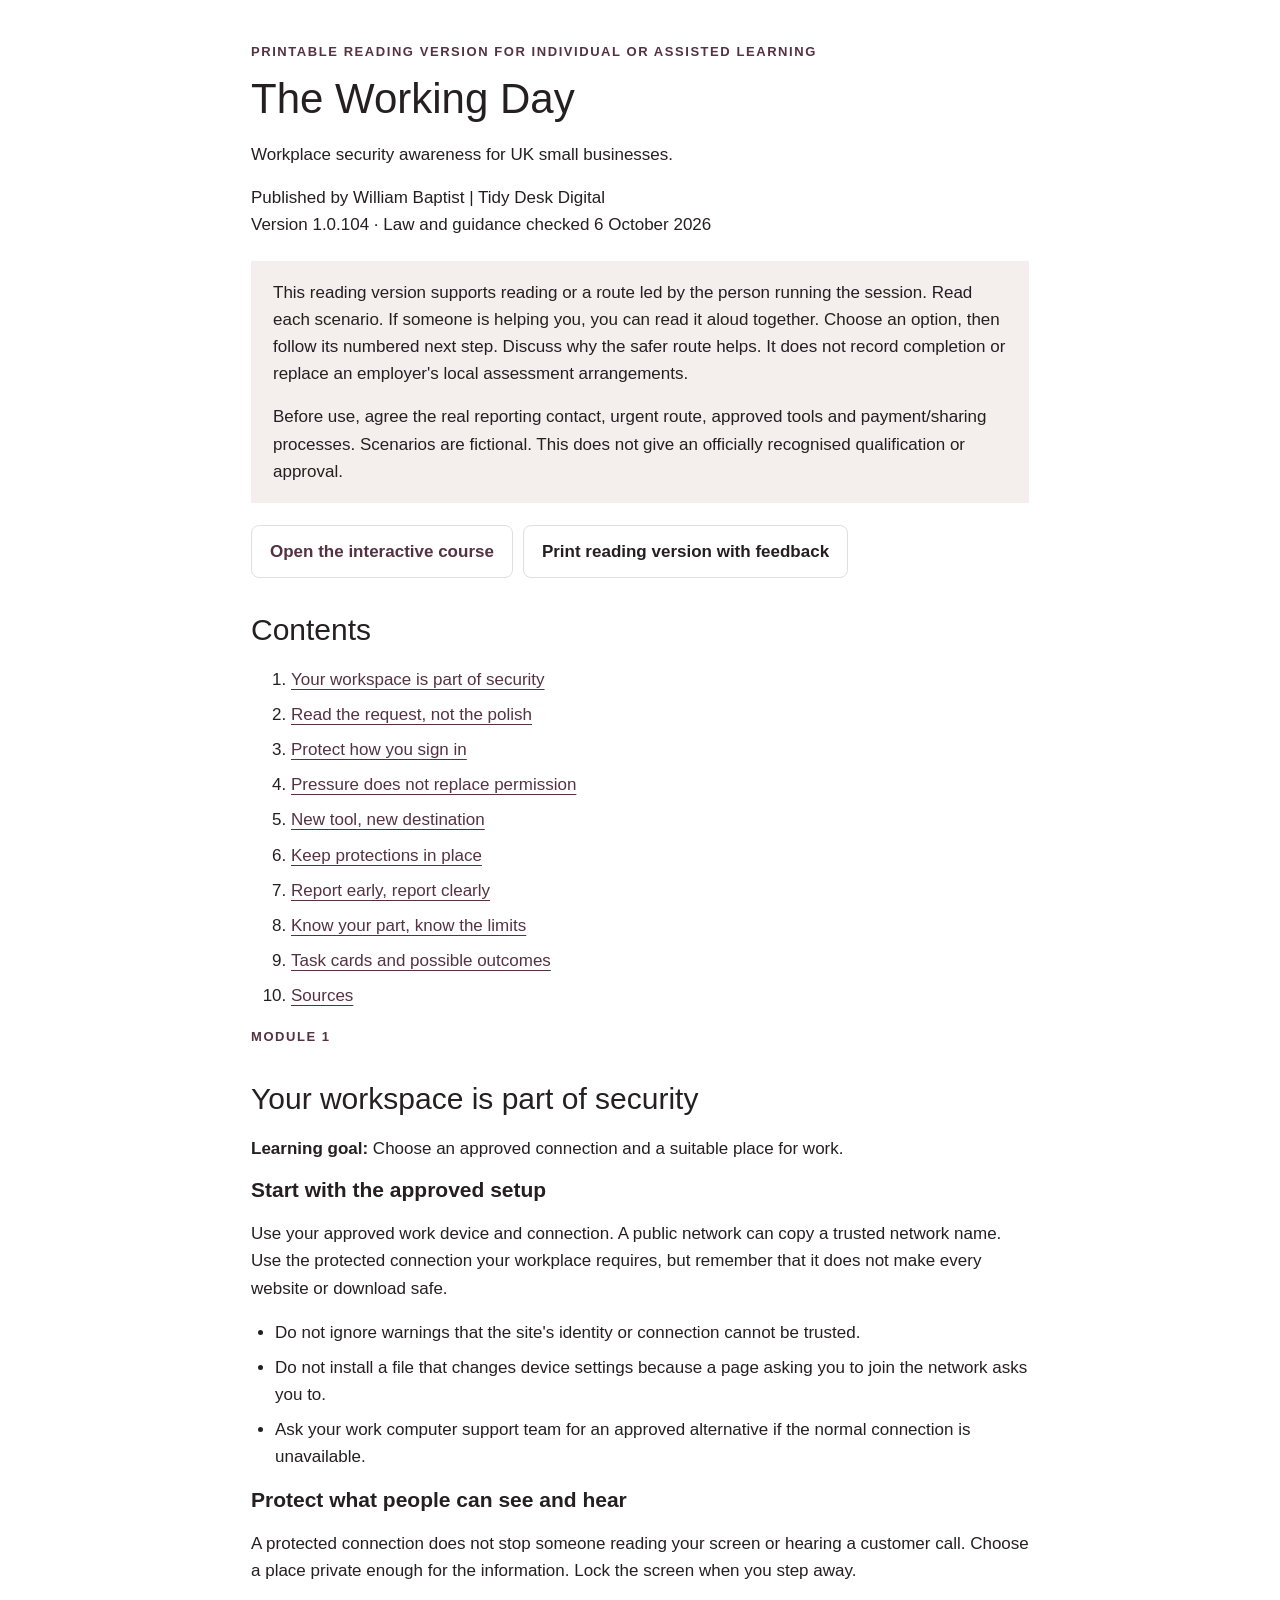
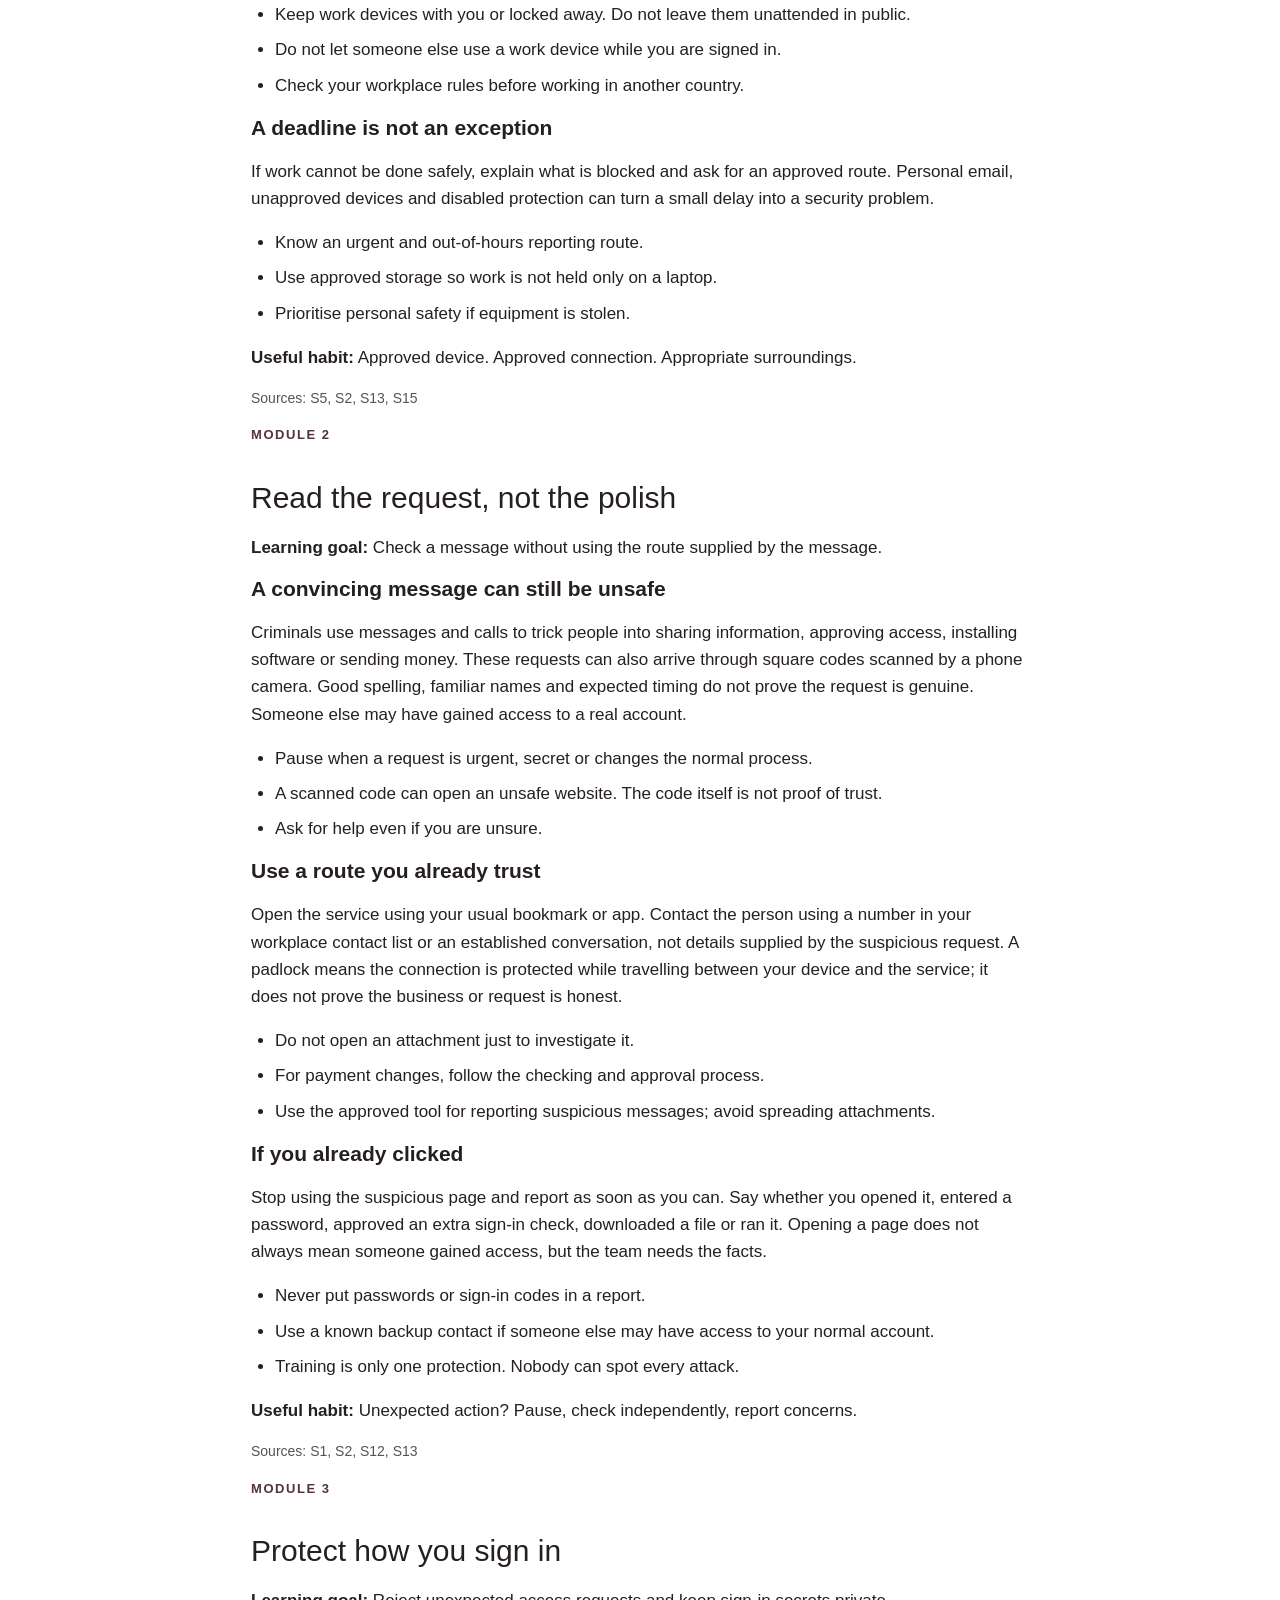
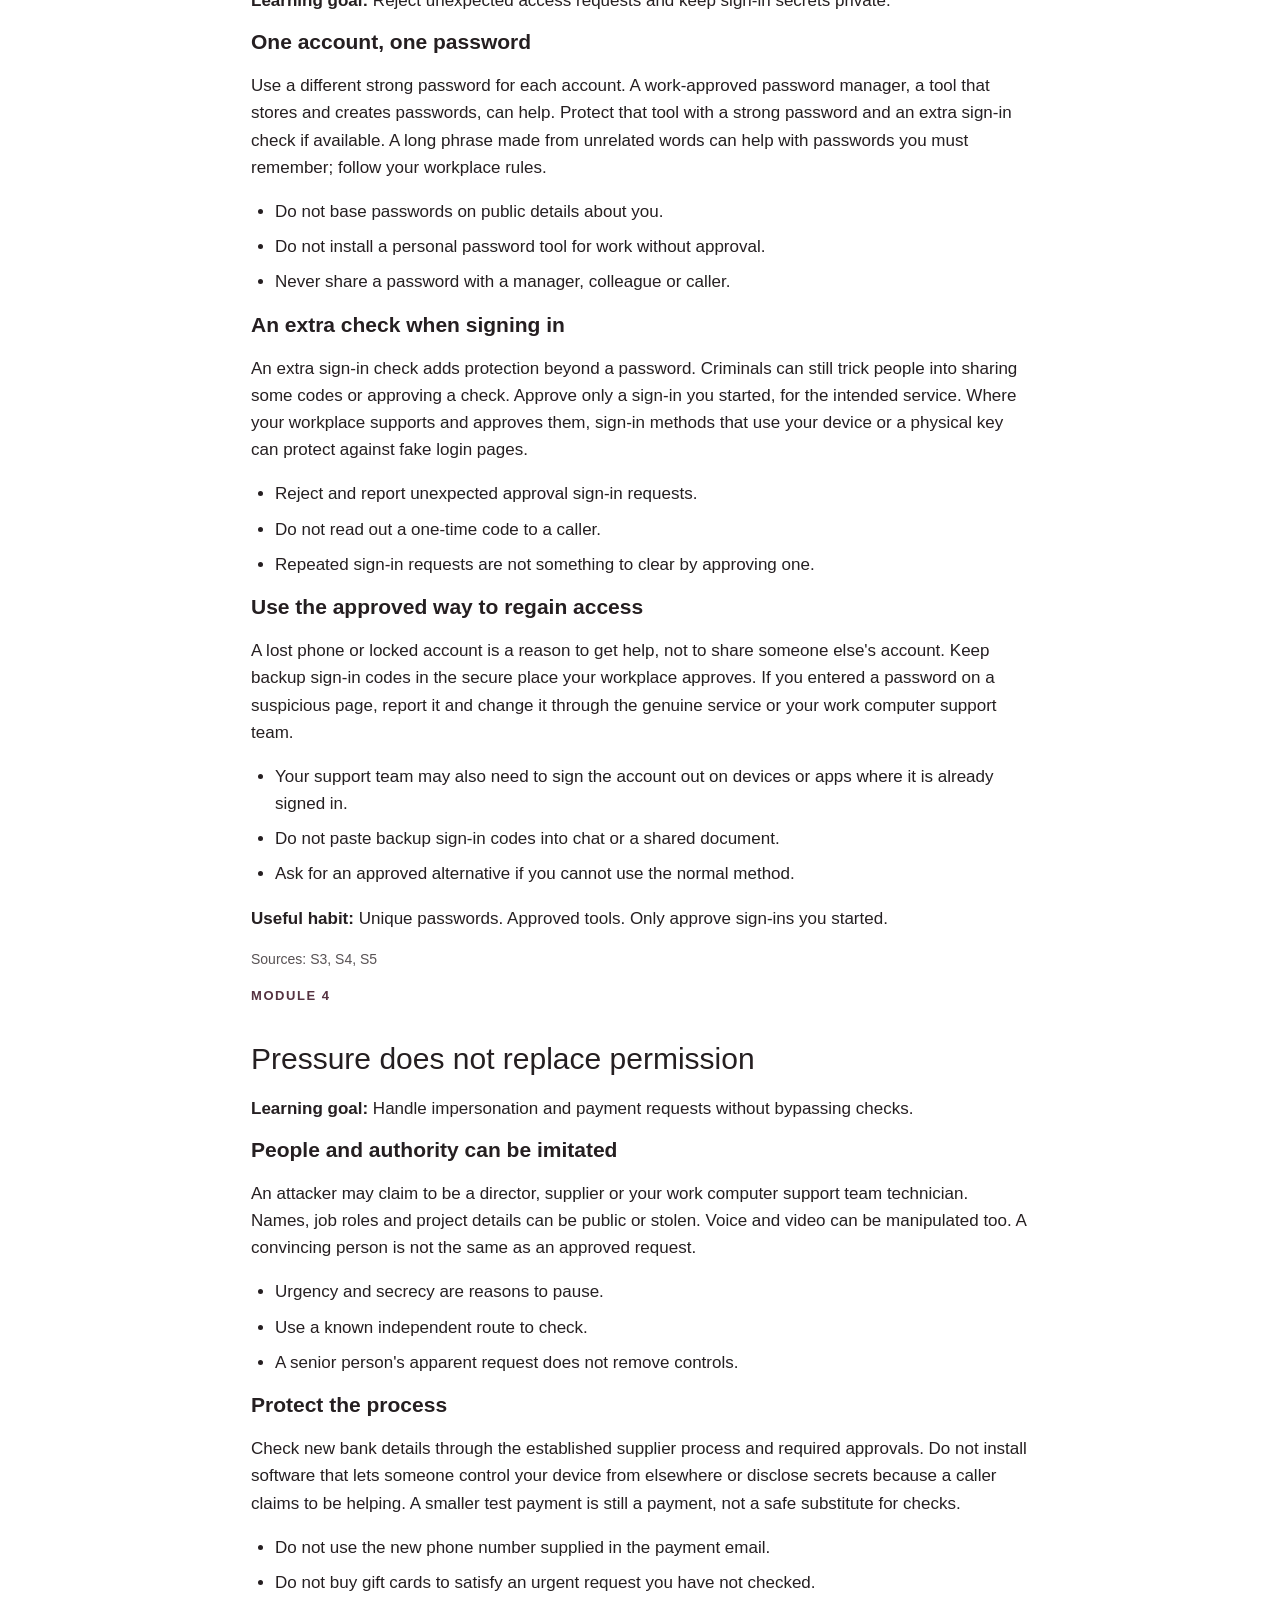
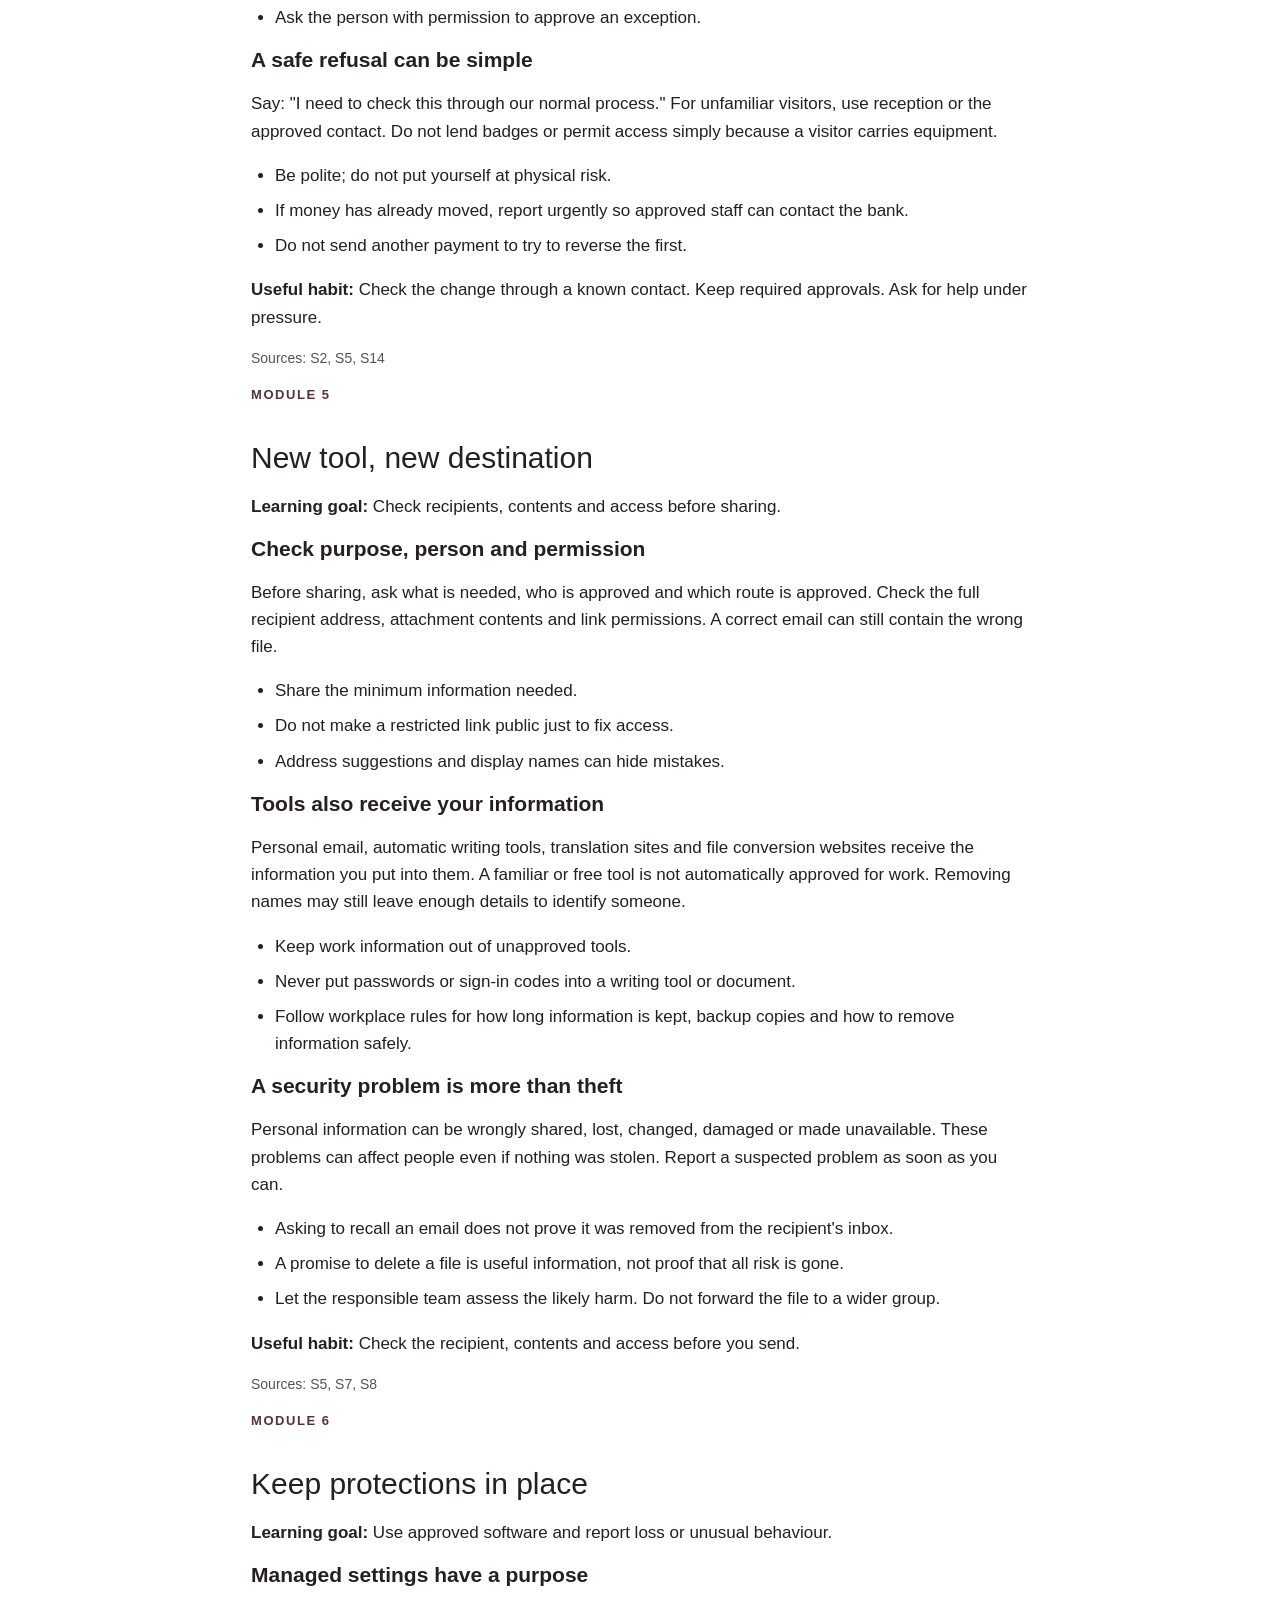
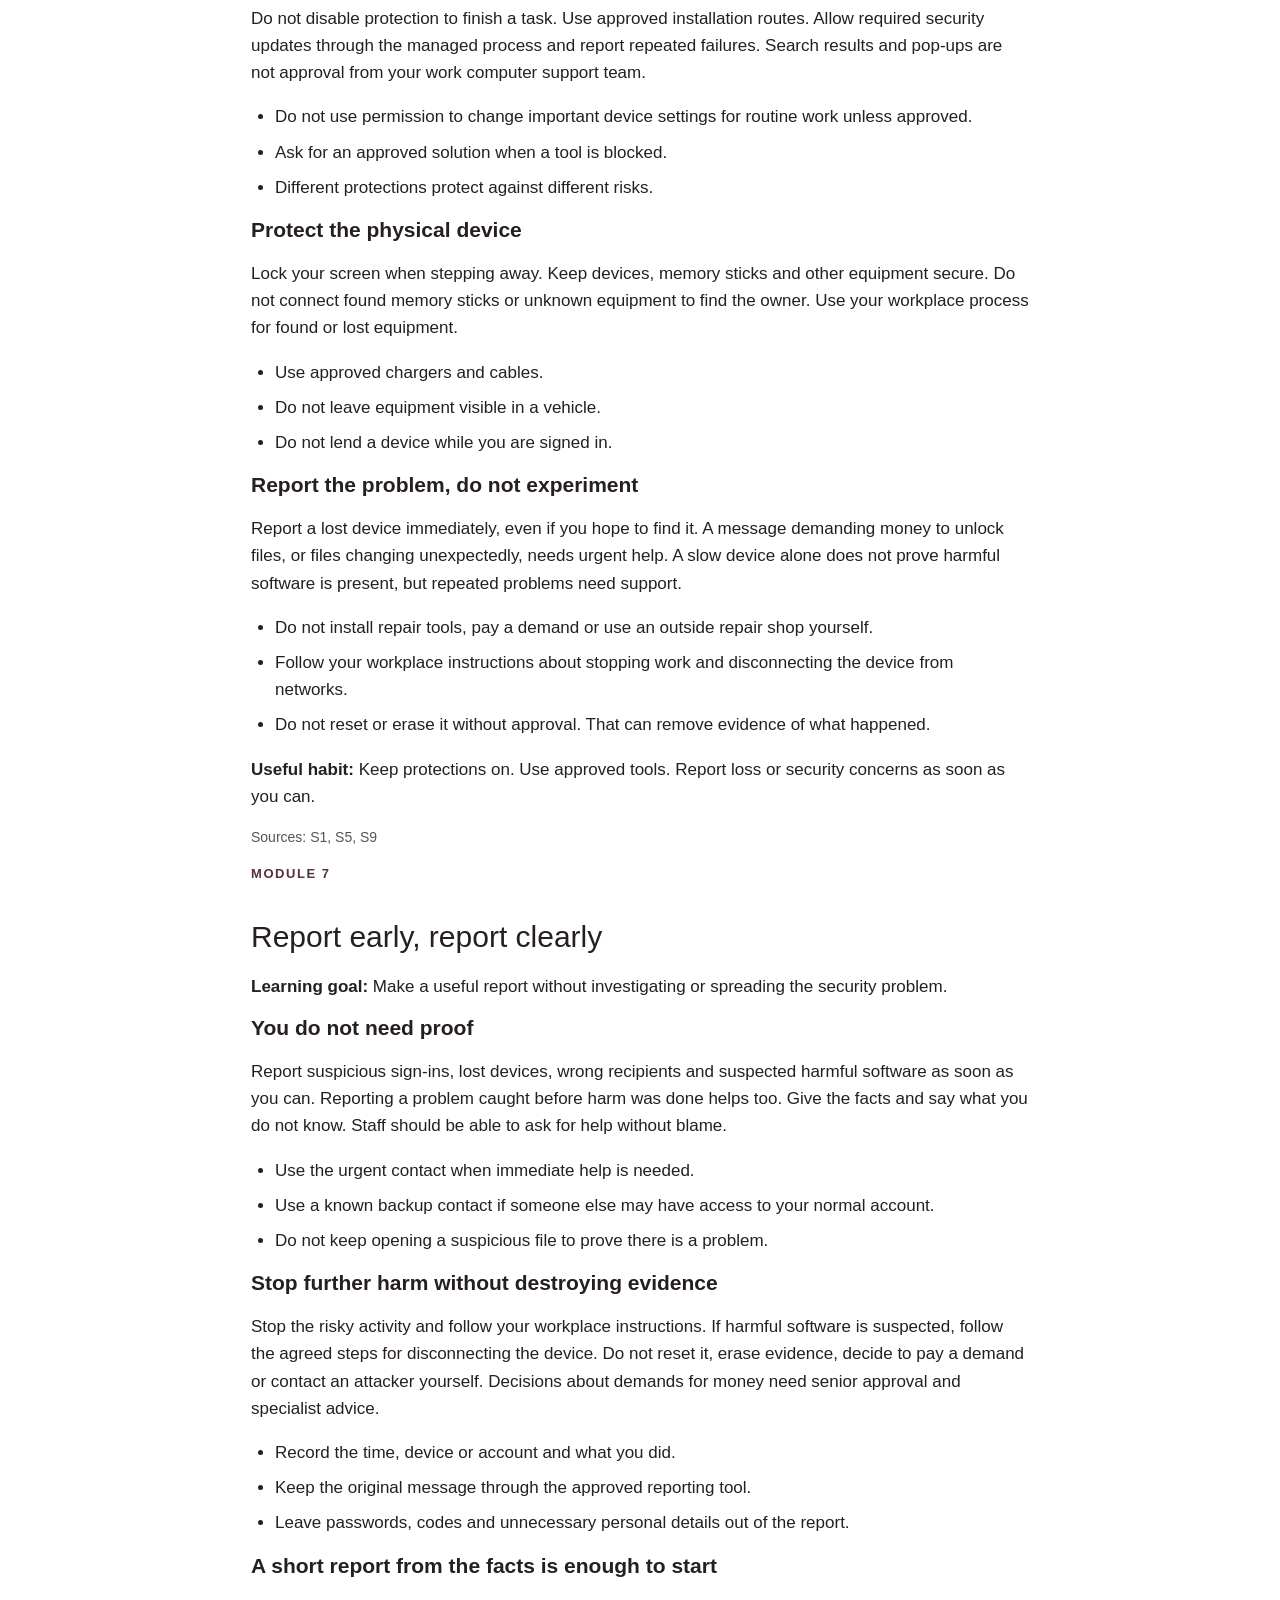
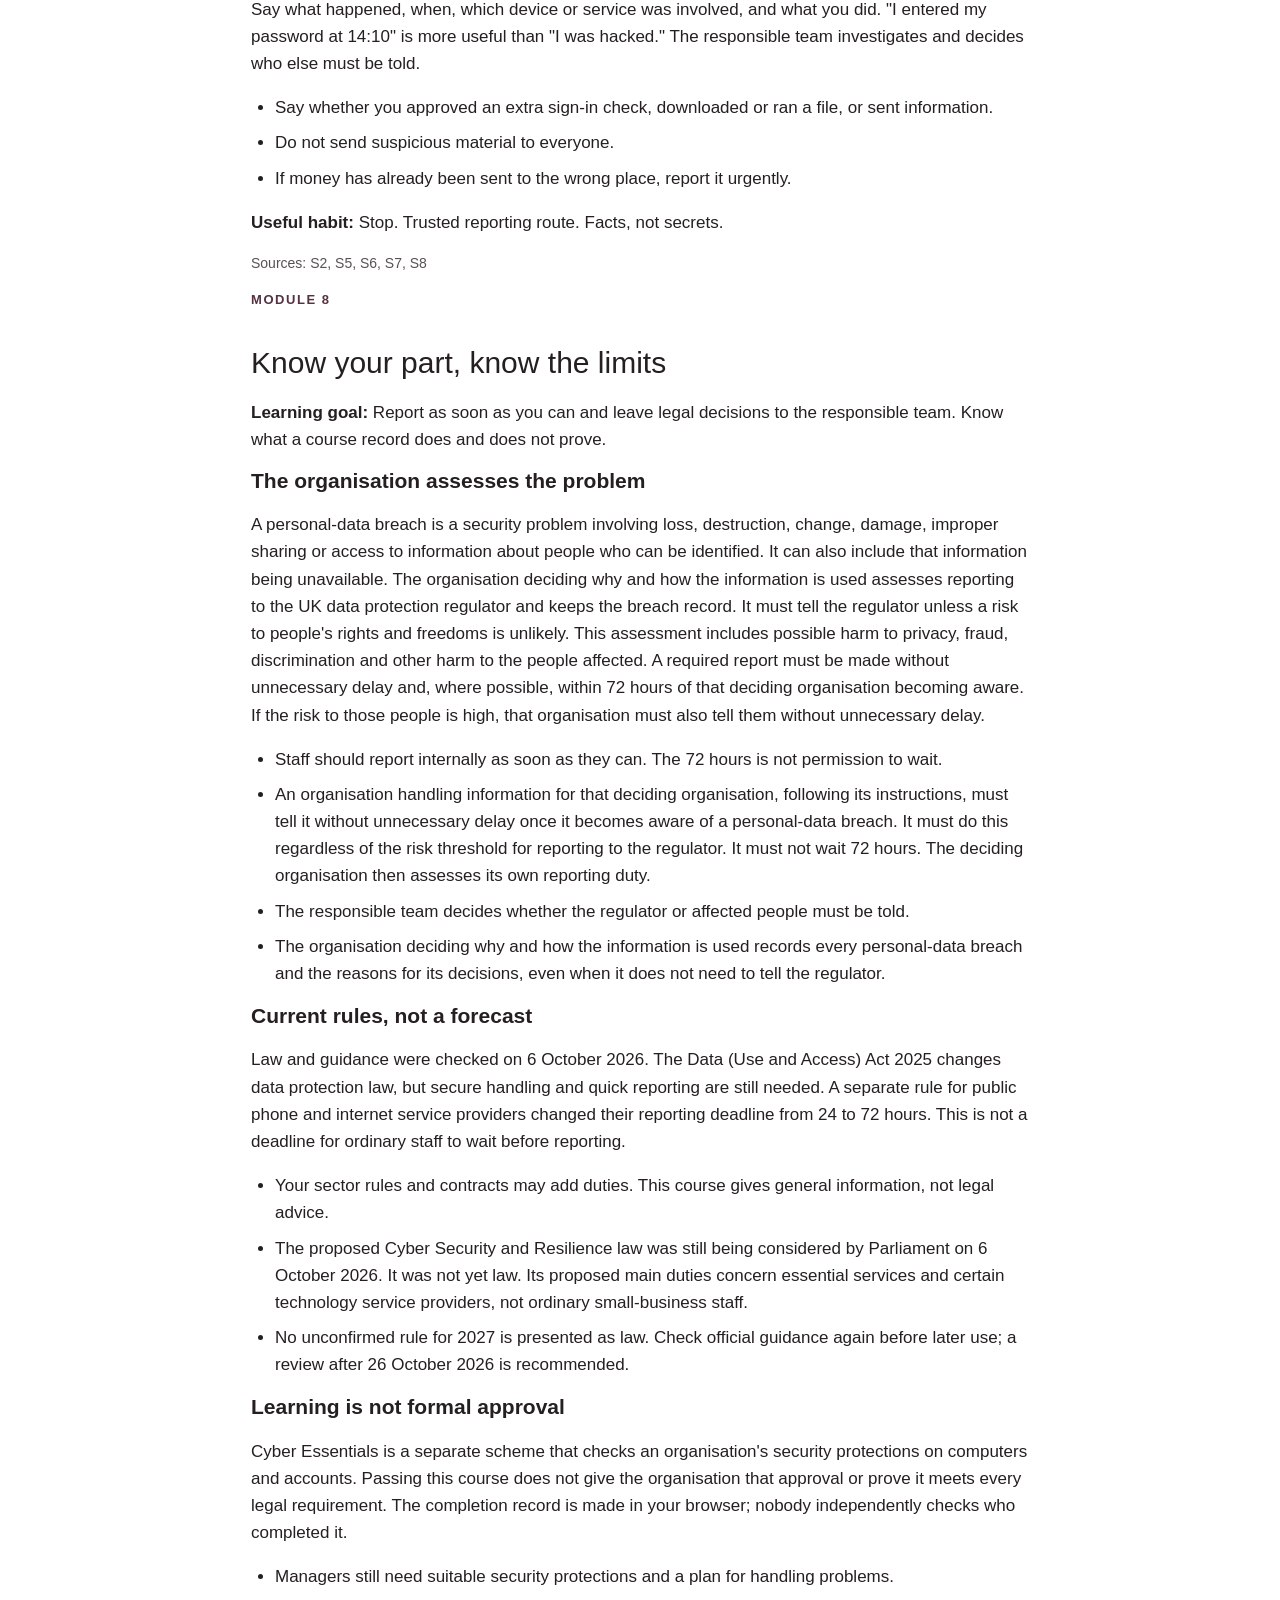
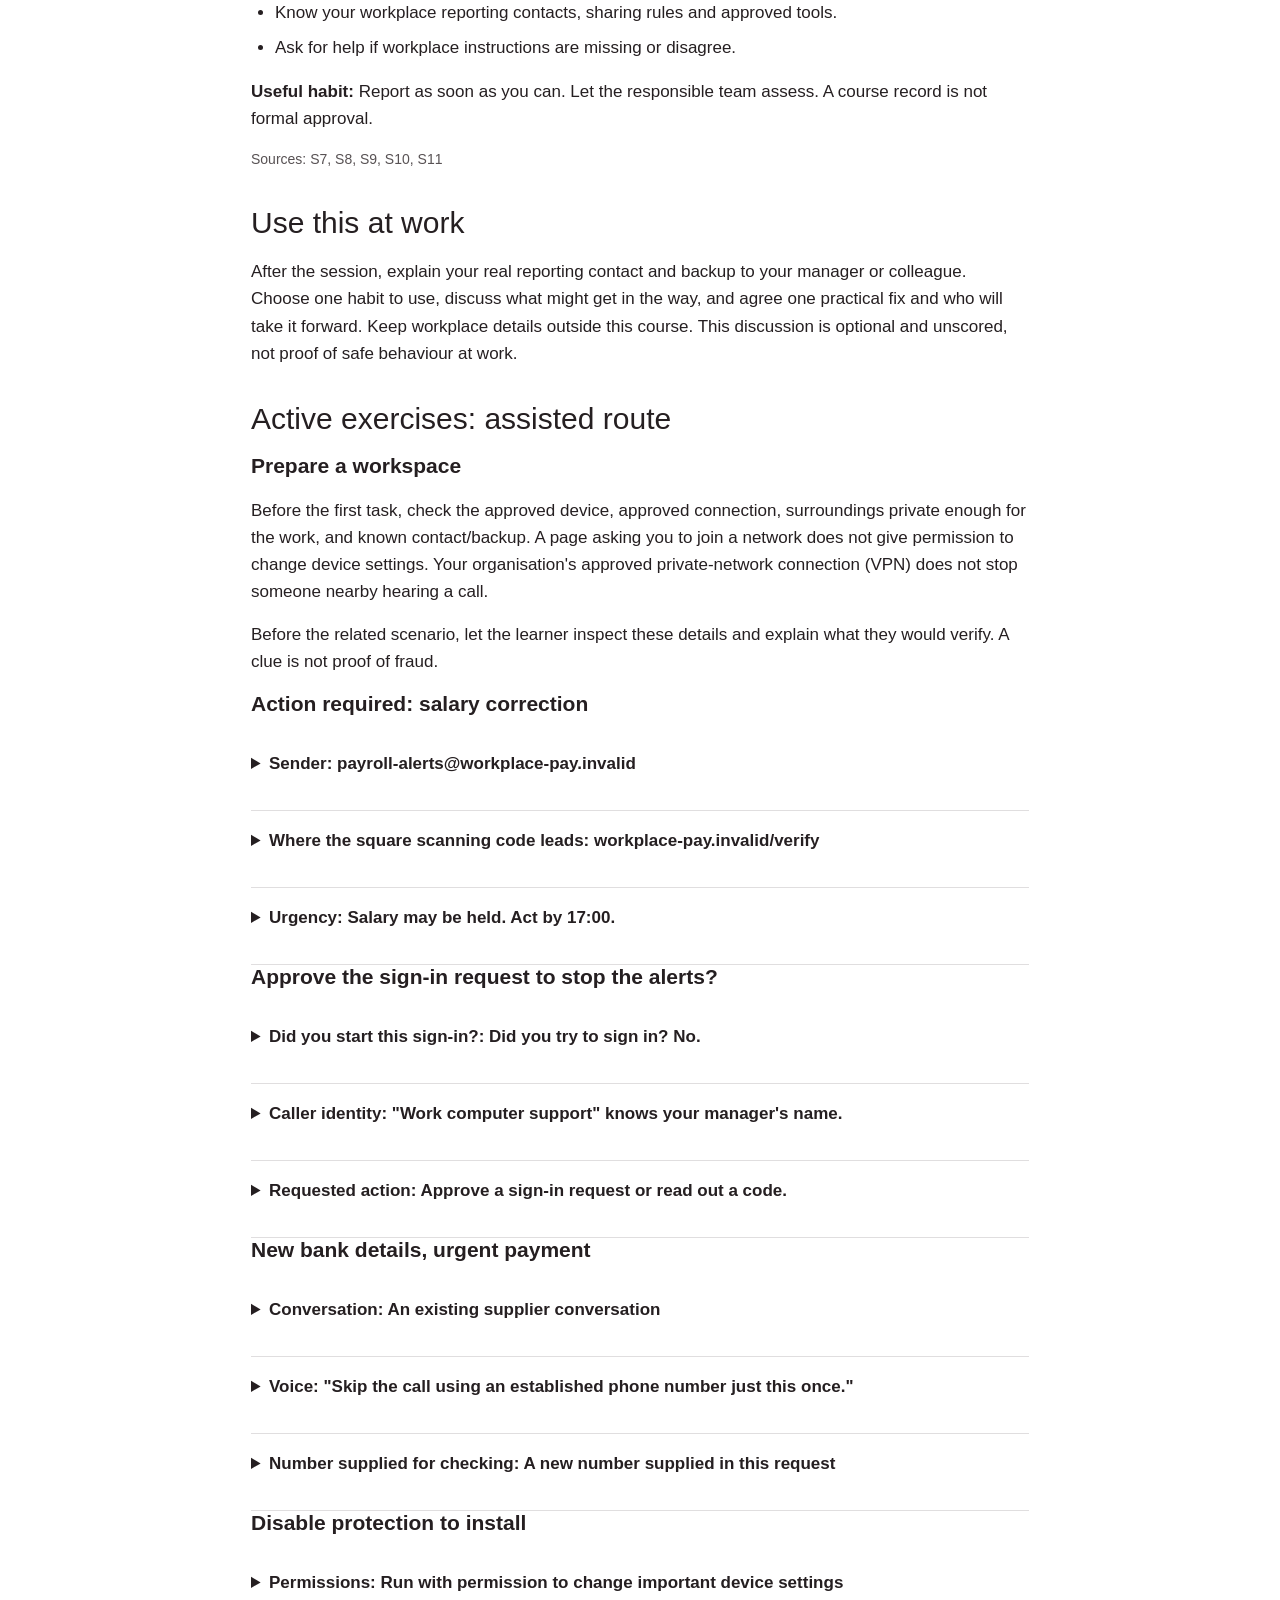
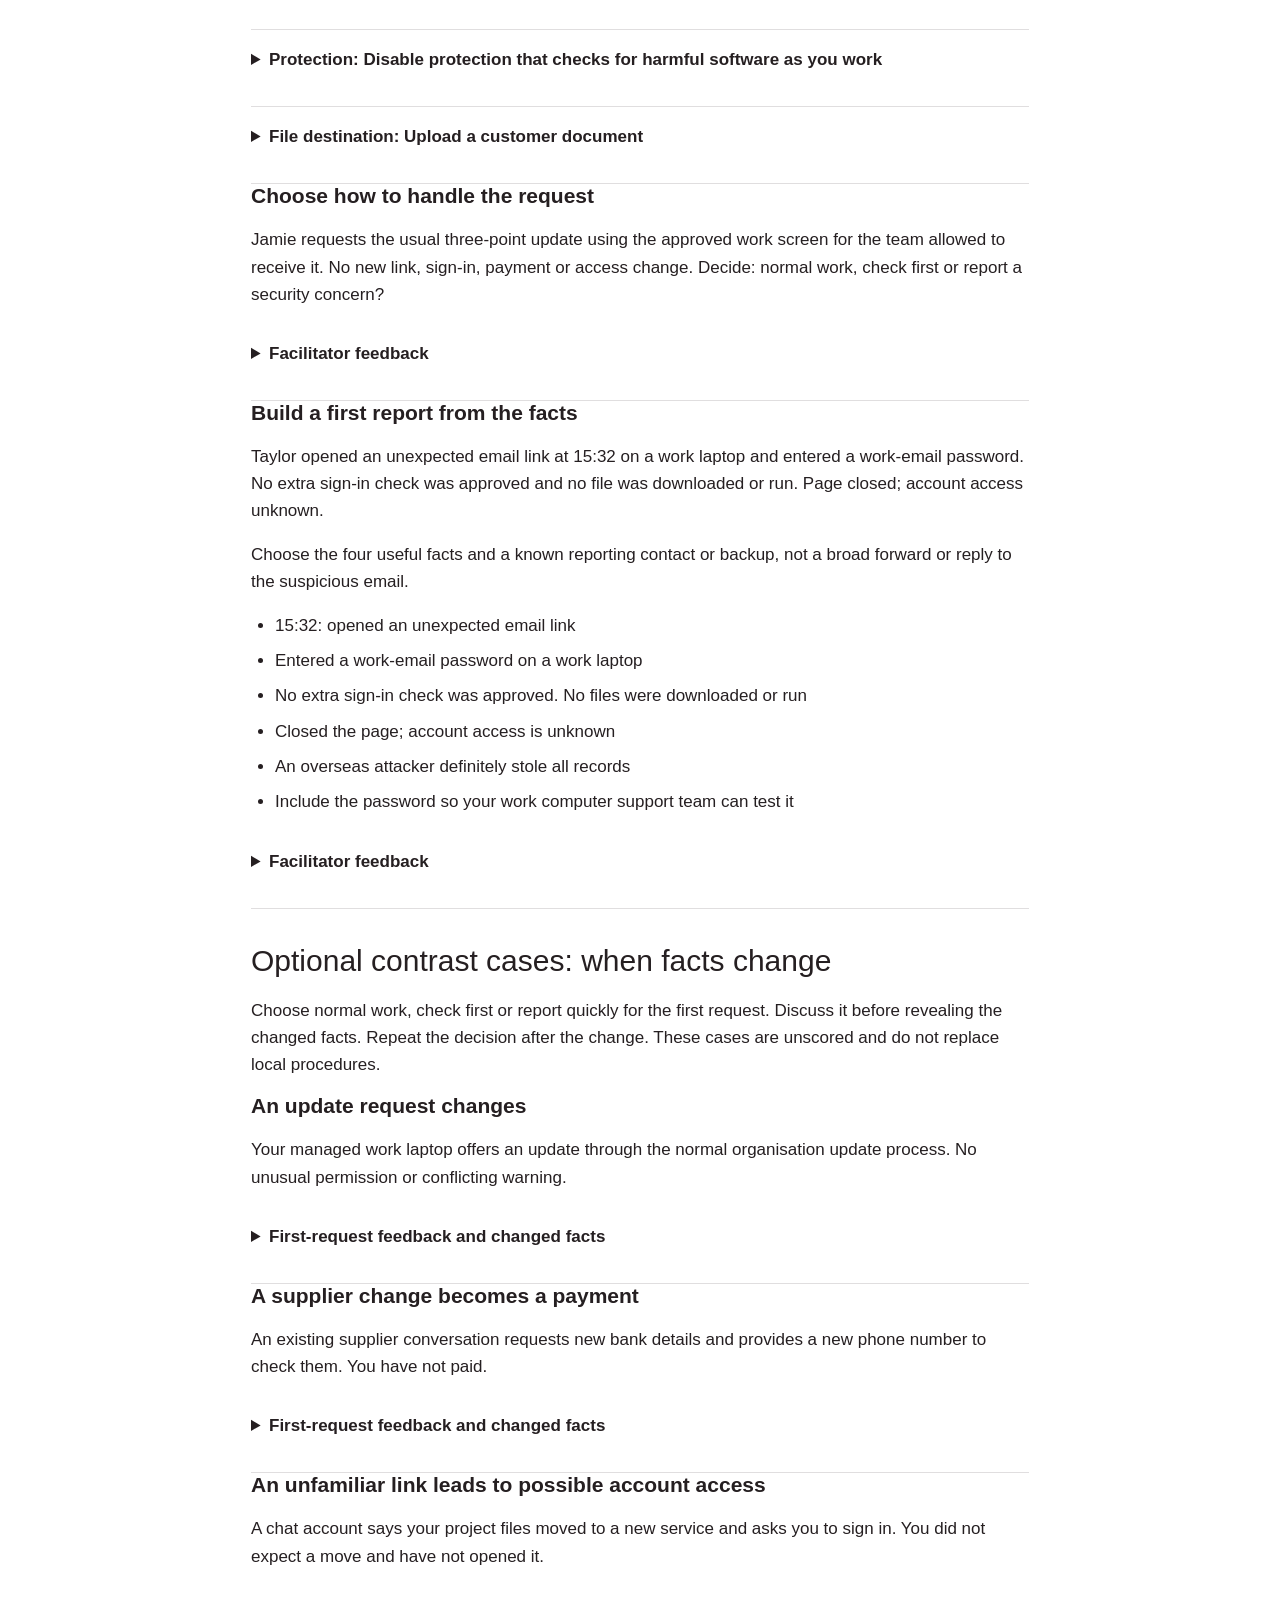
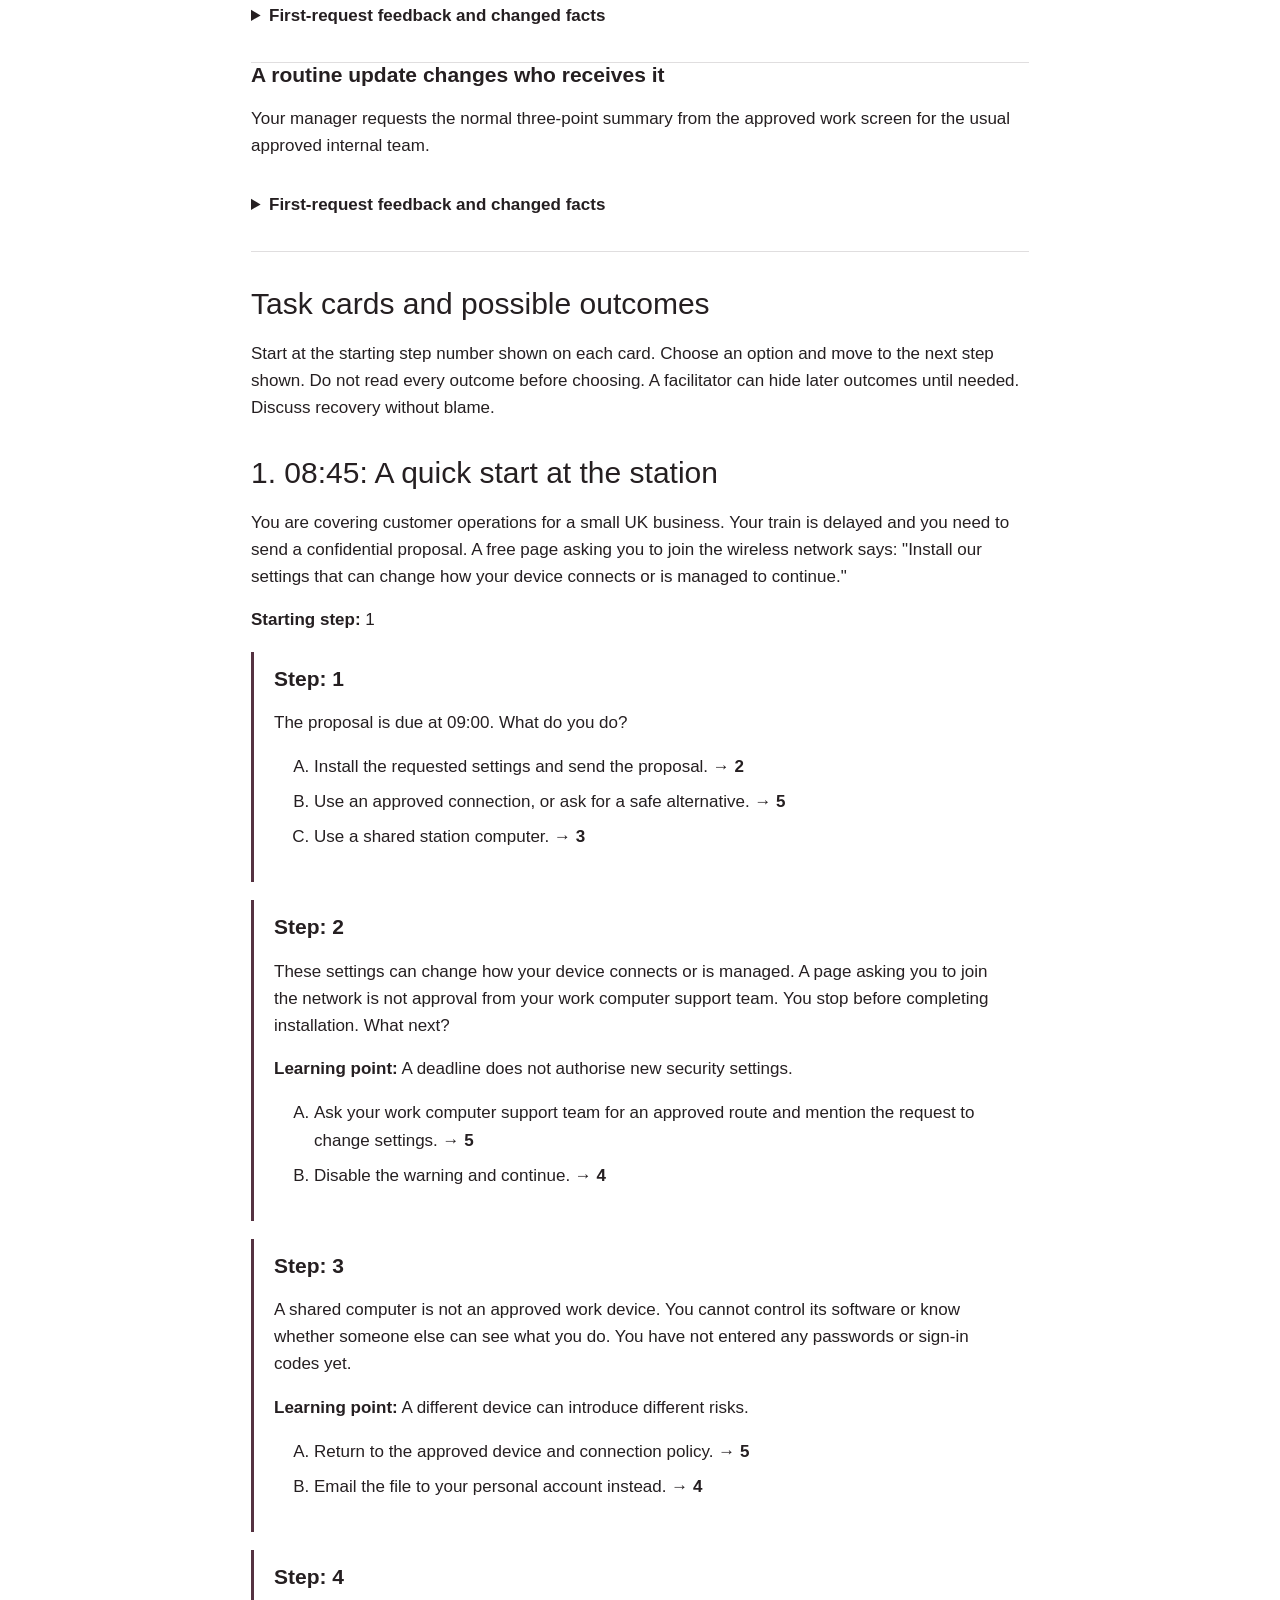
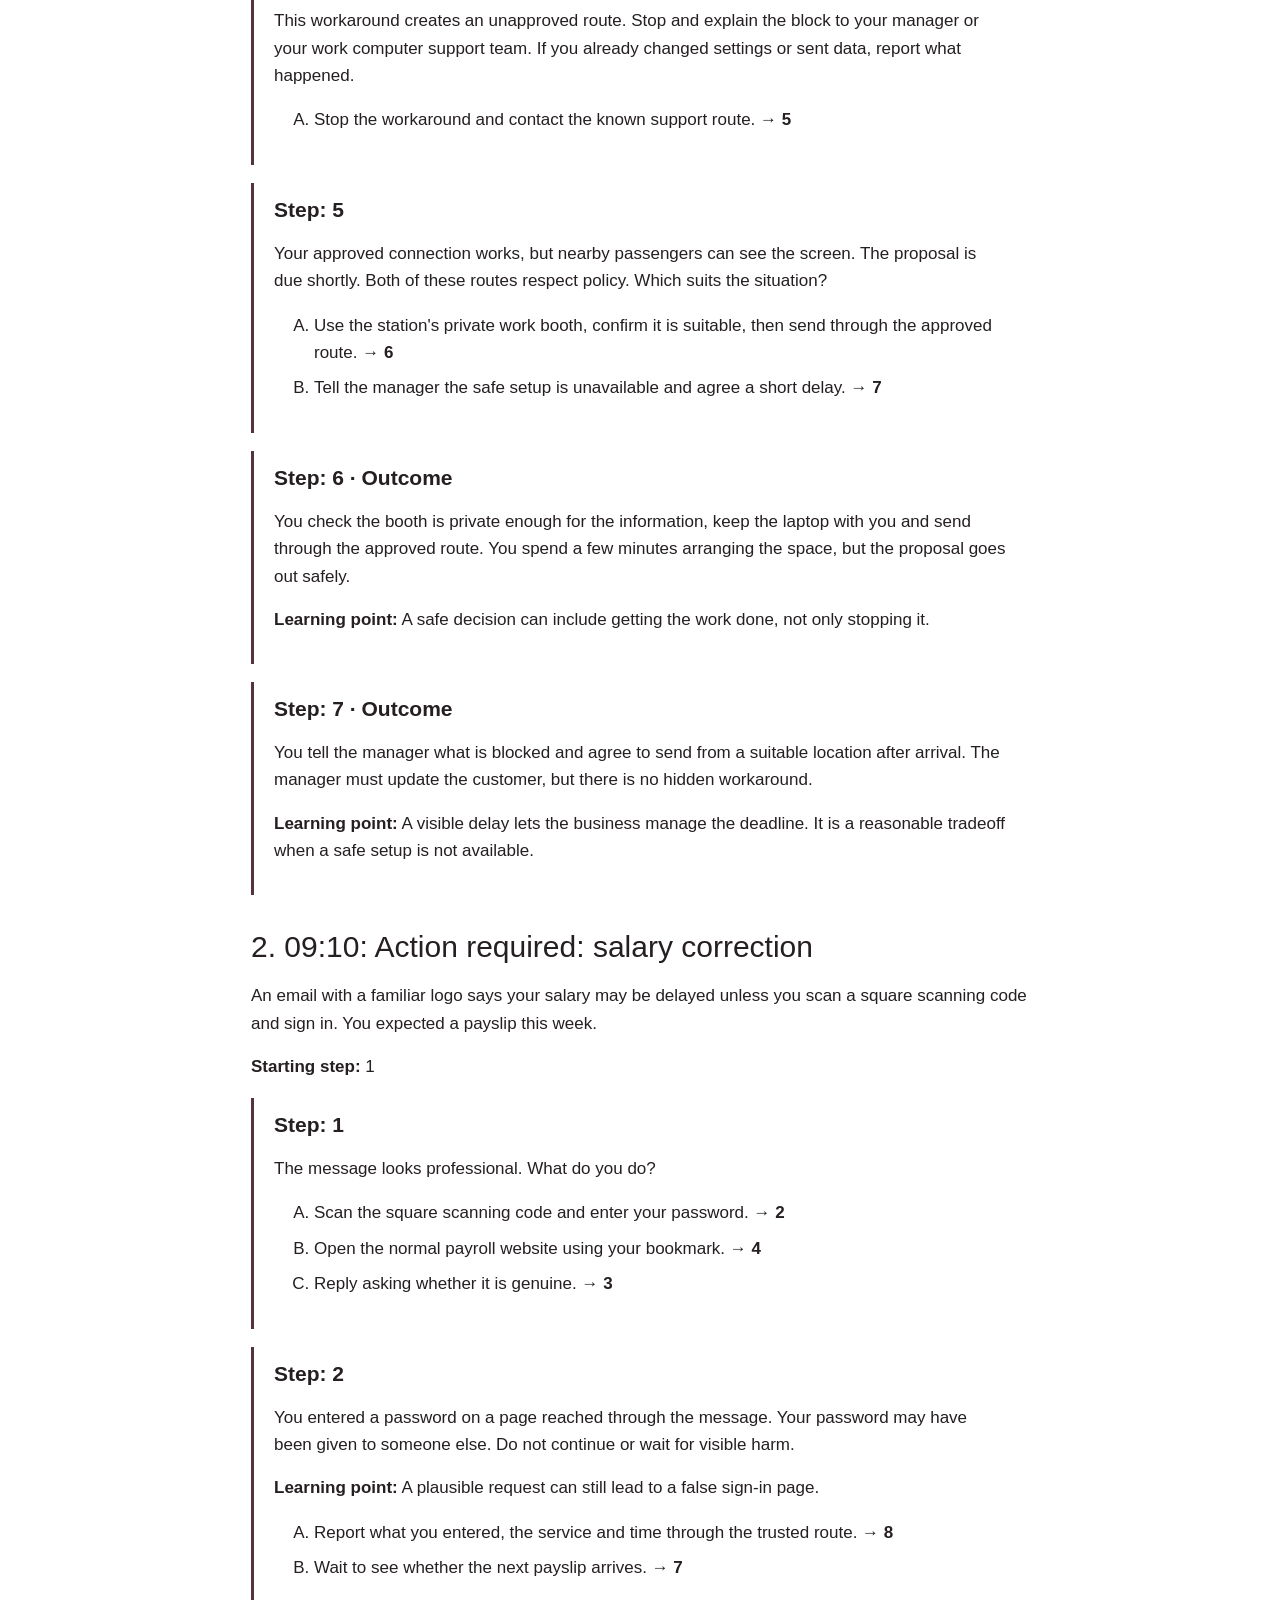
==== commit e46385b0: "Release Working Day v1.0.104: practice-start check-status description" ====
--- a/Learning-Transcript.html
+++ b/Learning-Transcript.html
@@ -1,3 +1,3 @@
 <!doctype html><html lang="en-GB"><head><meta charset="utf-8"><meta name="viewport" content="width=device-width,initial-scale=1"><title>The Working Day: reading version</title><link rel="stylesheet" href="style.css"><style>main{max-width:850px;overflow-wrap:anywhere}.route-block{border-left:3px solid #236b59;padding:15px 20px;margin:18px 0}section{break-inside:avoid}h1{font-size:42px}h2{margin-top:35px}@media print{h1{font-size:30px}body{font-size:12px;line-height:1.45}h2{font-size:22px}h3{font-size:16px}section{break-inside:auto}.route-block{break-inside:avoid}main{max-width:none}}
 :root{--teal:#553241;--pale:#f3e9ec}h1,h2,h3{font-family:Arial,Helvetica,sans-serif;letter-spacing:0}.route-block{border-left-color:#553241}.notice{border-radius:0}@media print{h1,h2,h3,h4,.eyebrow{break-after:avoid-page;page-break-after:avoid}.reading-task-intro{break-inside:avoid-page;page-break-inside:avoid;break-after:avoid-page;page-break-after:avoid}p,li{orphans:3;widows:3}.route-block{border-left-color:#553241}}
-</style></head><body><main><p class="eyebrow">Printable reading version for individual or assisted learning</p><h1>The Working Day</h1><p>Workplace security awareness for UK small businesses.</p><p>Published by William Baptist | Tidy Desk Digital<br>Version 1.0.103 · Law and guidance checked 6 October 2026</p><div class="notice"><p>This reading version supports reading or a route led by the person running the session. Read each scenario. If someone is helping you, you can read it aloud together. Choose an option, then follow its numbered next step. Discuss why the safer route helps. It does not record completion or replace an employer's local assessment arrangements.</p><p>Before use, agree the real reporting contact, urgent route, approved tools and payment/sharing processes. Scenarios are fictional. This does not give an officially recognised qualification or approval.</p></div><div class="actions no-print"><a href="index.html" class="button">Open the interactive course</a><button onclick="window.print()">Print reading version with feedback</button></div><noscript><p class="notice no-print">Scripts are off. Open each feedback/details section you want included before using your browser print command. Closed sections may not print. The interactive course and Print button need scripts.</p></noscript><h2>Contents</h2><ol><li><a href="#remote">Your workspace is part of security</a></li><li><a href="#phishing">Read the request, not the polish</a></li><li><a href="#accounts">Protect how you sign in</a></li><li><a href="#social">Pressure does not replace permission</a></li><li><a href="#data">New tool, new destination</a></li><li><a href="#devices">Keep protections in place</a></li><li><a href="#incidents">Report early, report clearly</a></li><li><a href="#law">Know your part, know the limits</a></li><li><a href="#scenarios">Task cards and possible outcomes</a></li><li><a href="#sources">Sources</a></li></ol><article id="remote"><p class="eyebrow">Module 1</p><h2>Your workspace is part of security</h2><p><strong>Learning goal:</strong> Choose an approved connection and a suitable place for work.</p><section><h3>Start with the approved setup</h3><p>Use your approved work device and connection. A public network can copy a trusted network name. Use the protected connection your workplace requires, but remember that it does not make every website or download safe.</p><ul><li>Do not ignore warnings that the site&#39;s identity or connection cannot be trusted.</li><li>Do not install a file that changes device settings because a page asking you to join the network asks you to.</li><li>Ask your work computer support team for an approved alternative if the normal connection is unavailable.</li></ul></section><section><h3>Protect what people can see and hear</h3><p>A protected connection does not stop someone reading your screen or hearing a customer call. Choose a place private enough for the information. Lock the screen when you step away.</p><ul><li>Keep work devices with you or locked away. Do not leave them unattended in public.</li><li>Do not let someone else use a work device while you are signed in.</li><li>Check your workplace rules before working in another country.</li></ul></section><section><h3>A deadline is not an exception</h3><p>If work cannot be done safely, explain what is blocked and ask for an approved route. Personal email, unapproved devices and disabled protection can turn a small delay into a security problem.</p><ul><li>Know an urgent and out-of-hours reporting route.</li><li>Use approved storage so work is not held only on a laptop.</li><li>Prioritise personal safety if equipment is stolen.</li></ul></section><p><strong>Useful habit:</strong> Approved device. Approved connection. Appropriate surroundings.</p><p class="hint">Sources: S5, S2, S13, S15</p></article><article id="phishing"><p class="eyebrow">Module 2</p><h2>Read the request, not the polish</h2><p><strong>Learning goal:</strong> Check a message without using the route supplied by the message.</p><section><h3>A convincing message can still be unsafe</h3><p>Criminals use messages and calls to trick people into sharing information, approving access, installing software or sending money. These requests can also arrive through square codes scanned by a phone camera. Good spelling, familiar names and expected timing do not prove the request is genuine. Someone else may have gained access to a real account.</p><ul><li>Pause when a request is urgent, secret or changes the normal process.</li><li>A scanned code can open an unsafe website. The code itself is not proof of trust.</li><li>Ask for help even if you are unsure.</li></ul></section><section><h3>Use a route you already trust</h3><p>Open the service using your usual bookmark or app. Contact the person using a number in your workplace contact list or an established conversation, not details supplied by the suspicious request. A padlock means the connection is protected while travelling between your device and the service; it does not prove the business or request is honest.</p><ul><li>Do not open an attachment just to investigate it.</li><li>For payment changes, follow the checking and approval process.</li><li>Use the approved tool for reporting suspicious messages; avoid spreading attachments.</li></ul></section><section><h3>If you already clicked</h3><p>Stop using the suspicious page and report as soon as you can. Say whether you opened it, entered a password, approved an extra sign-in check, downloaded a file or ran it. Opening a page does not always mean someone gained access, but the team needs the facts.</p><ul><li>Never put passwords or sign-in codes in a report.</li><li>Use a known backup contact if someone else may have access to your normal account.</li><li>Training is only one protection. Nobody can spot every attack.</li></ul></section><p><strong>Useful habit:</strong> Unexpected action? Pause, check independently, report concerns.</p><p class="hint">Sources: S1, S2, S12, S13</p></article><article id="accounts"><p class="eyebrow">Module 3</p><h2>Protect how you sign in</h2><p><strong>Learning goal:</strong> Reject unexpected access requests and keep sign-in secrets private.</p><section><h3>One account, one password</h3><p>Use a different strong password for each account. A work-approved password manager, a tool that stores and creates passwords, can help. Protect that tool with a strong password and an extra sign-in check if available. A long phrase made from unrelated words can help with passwords you must remember; follow your workplace rules.</p><ul><li>Do not base passwords on public details about you.</li><li>Do not install a personal password tool for work without approval.</li><li>Never share a password with a manager, colleague or caller.</li></ul></section><section><h3>An extra check when signing in</h3><p>An extra sign-in check adds protection beyond a password. Criminals can still trick people into sharing some codes or approving a check. Approve only a sign-in you started, for the intended service. Where your workplace supports and approves them, sign-in methods that use your device or a physical key can protect against fake login pages.</p><ul><li>Reject and report unexpected approval sign-in requests.</li><li>Do not read out a one-time code to a caller.</li><li>Repeated sign-in requests are not something to clear by approving one.</li></ul></section><section><h3>Use the approved way to regain access</h3><p>A lost phone or locked account is a reason to get help, not to share someone else&#39;s account. Keep backup sign-in codes in the secure place your workplace approves. If you entered a password on a suspicious page, report it and change it through the genuine service or your work computer support team.</p><ul><li>Your support team may also need to sign the account out on devices or apps where it is already signed in.</li><li>Do not paste backup sign-in codes into chat or a shared document.</li><li>Ask for an approved alternative if you cannot use the normal method.</li></ul></section><p><strong>Useful habit:</strong> Unique passwords. Approved tools. Only approve sign-ins you started.</p><p class="hint">Sources: S3, S4, S5</p></article><article id="social"><p class="eyebrow">Module 4</p><h2>Pressure does not replace permission</h2><p><strong>Learning goal:</strong> Handle impersonation and payment requests without bypassing checks.</p><section><h3>People and authority can be imitated</h3><p>An attacker may claim to be a director, supplier or your work computer support team technician. Names, job roles and project details can be public or stolen. Voice and video can be manipulated too. A convincing person is not the same as an approved request.</p><ul><li>Urgency and secrecy are reasons to pause.</li><li>Use a known independent route to check.</li><li>A senior person&#39;s apparent request does not remove controls.</li></ul></section><section><h3>Protect the process</h3><p>Check new bank details through the established supplier process and required approvals. Do not install software that lets someone control your device from elsewhere or disclose secrets because a caller claims to be helping. A smaller test payment is still a payment, not a safe substitute for checks.</p><ul><li>Do not use the new phone number supplied in the payment email.</li><li>Do not buy gift cards to satisfy an urgent request you have not checked.</li><li>Ask the person with permission to approve an exception.</li></ul></section><section><h3>A safe refusal can be simple</h3><p>Say: &quot;I need to check this through our normal process.&quot; For unfamiliar visitors, use reception or the approved contact. Do not lend badges or permit access simply because a visitor carries equipment.</p><ul><li>Be polite; do not put yourself at physical risk.</li><li>If money has already moved, report urgently so approved staff can contact the bank.</li><li>Do not send another payment to try to reverse the first.</li></ul></section><p><strong>Useful habit:</strong> Check the change through a known contact. Keep required approvals. Ask for help under pressure.</p><p class="hint">Sources: S2, S5, S14</p></article><article id="data"><p class="eyebrow">Module 5</p><h2>New tool, new destination</h2><p><strong>Learning goal:</strong> Check recipients, contents and access before sharing.</p><section><h3>Check purpose, person and permission</h3><p>Before sharing, ask what is needed, who is approved and which route is approved. Check the full recipient address, attachment contents and link permissions. A correct email can still contain the wrong file.</p><ul><li>Share the minimum information needed.</li><li>Do not make a restricted link public just to fix access.</li><li>Address suggestions and display names can hide mistakes.</li></ul></section><section><h3>Tools also receive your information</h3><p>Personal email, automatic writing tools, translation sites and file conversion websites receive the information you put into them. A familiar or free tool is not automatically approved for work. Removing names may still leave enough details to identify someone.</p><ul><li>Keep work information out of unapproved tools.</li><li>Never put passwords or sign-in codes into a writing tool or document.</li><li>Follow workplace rules for how long information is kept, backup copies and how to remove information safely.</li></ul></section><section><h3>A security problem is more than theft</h3><p>Personal information can be wrongly shared, lost, changed, damaged or made unavailable. These problems can affect people even if nothing was stolen. Report a suspected problem as soon as you can.</p><ul><li>Asking to recall an email does not prove it was removed from the recipient&#39;s inbox.</li><li>A promise to delete a file is useful information, not proof that all risk is gone.</li><li>Let the responsible team assess the likely harm. Do not forward the file to a wider group.</li></ul></section><p><strong>Useful habit:</strong> Check the recipient, contents and access before you send.</p><p class="hint">Sources: S5, S7, S8</p></article><article id="devices"><p class="eyebrow">Module 6</p><h2>Keep protections in place</h2><p><strong>Learning goal:</strong> Use approved software and report loss or unusual behaviour.</p><section><h3>Managed settings have a purpose</h3><p>Do not disable protection to finish a task. Use approved installation routes. Allow required security updates through the managed process and report repeated failures. Search results and pop-ups are not approval from your work computer support team.</p><ul><li>Do not use permission to change important device settings for routine work unless approved.</li><li>Ask for an approved solution when a tool is blocked.</li><li>Different protections protect against different risks.</li></ul></section><section><h3>Protect the physical device</h3><p>Lock your screen when stepping away. Keep devices, memory sticks and other equipment secure. Do not connect found memory sticks or unknown equipment to find the owner. Use your workplace process for found or lost equipment.</p><ul><li>Use approved chargers and cables.</li><li>Do not leave equipment visible in a vehicle.</li><li>Do not lend a device while you are signed in.</li></ul></section><section><h3>Report the problem, do not experiment</h3><p>Report a lost device immediately, even if you hope to find it. A message demanding money to unlock files, or files changing unexpectedly, needs urgent help. A slow device alone does not prove harmful software is present, but repeated problems need support.</p><ul><li>Do not install repair tools, pay a demand or use an outside repair shop yourself.</li><li>Follow your workplace instructions about stopping work and disconnecting the device from networks.</li><li>Do not reset or erase it without approval. That can remove evidence of what happened.</li></ul></section><p><strong>Useful habit:</strong> Keep protections on. Use approved tools. Report loss or security concerns as soon as you can.</p><p class="hint">Sources: S1, S5, S9</p></article><article id="incidents"><p class="eyebrow">Module 7</p><h2>Report early, report clearly</h2><p><strong>Learning goal:</strong> Make a useful report without investigating or spreading the security problem.</p><section><h3>You do not need proof</h3><p>Report suspicious sign-ins, lost devices, wrong recipients and suspected harmful software as soon as you can. Reporting a problem caught before harm was done helps too. Give the facts and say what you do not know. Staff should be able to ask for help without blame.</p><ul><li>Use the urgent contact when immediate help is needed.</li><li>Use a known backup contact if someone else may have access to your normal account.</li><li>Do not keep opening a suspicious file to prove there is a problem.</li></ul></section><section><h3>Stop further harm without destroying evidence</h3><p>Stop the risky activity and follow your workplace instructions. If harmful software is suspected, follow the agreed steps for disconnecting the device. Do not reset it, erase evidence, decide to pay a demand or contact an attacker yourself. Decisions about demands for money need senior approval and specialist advice.</p><ul><li>Record the time, device or account and what you did.</li><li>Keep the original message through the approved reporting tool.</li><li>Leave passwords, codes and unnecessary personal details out of the report.</li></ul></section><section><h3>A short report from the facts is enough to start</h3><p>Say what happened, when, which device or service was involved, and what you did. &quot;I entered my password at 14:10&quot; is more useful than &quot;I was hacked.&quot; The responsible team investigates and decides who else must be told.</p><ul><li>Say whether you approved an extra sign-in check, downloaded or ran a file, or sent information.</li><li>Do not send suspicious material to everyone.</li><li>If money has already been sent to the wrong place, report it urgently.</li></ul></section><p><strong>Useful habit:</strong> Stop. Trusted reporting route. Facts, not secrets.</p><p class="hint">Sources: S2, S5, S6, S7, S8</p></article><article id="law"><p class="eyebrow">Module 8</p><h2>Know your part, know the limits</h2><p><strong>Learning goal:</strong> Report as soon as you can and leave legal decisions to the responsible team. Know what a course record does and does not prove.</p><section><h3>The organisation assesses the problem</h3><p>A personal-data breach is a security problem involving loss, destruction, change, damage, improper sharing or access to information about people who can be identified. It can also include that information being unavailable. The organisation deciding why and how the information is used assesses reporting to the UK data protection regulator and keeps the breach record. It must tell the regulator unless a risk to people&#39;s rights and freedoms is unlikely. This assessment includes possible harm to privacy, fraud, discrimination and other harm to the people affected. A required report must be made without unnecessary delay and, where possible, within 72 hours of that deciding organisation becoming aware. If the risk to those people is high, that organisation must also tell them without unnecessary delay.</p><ul><li>Staff should report internally as soon as they can. The 72 hours is not permission to wait.</li><li>An organisation handling information for that deciding organisation, following its instructions, must tell it without unnecessary delay once it becomes aware of a personal-data breach. It must do this regardless of the risk threshold for reporting to the regulator. It must not wait 72 hours. The deciding organisation then assesses its own reporting duty.</li><li>The responsible team decides whether the regulator or affected people must be told.</li><li>The organisation deciding why and how the information is used records every personal-data breach and the reasons for its decisions, even when it does not need to tell the regulator.</li></ul></section><section><h3>Current rules, not a forecast</h3><p>Law and guidance were checked on 6 October 2026. The Data (Use and Access) Act 2025 changes data protection law, but secure handling and quick reporting are still needed. A separate rule for public phone and internet service providers changed their reporting deadline from 24 to 72 hours. This is not a deadline for ordinary staff to wait before reporting.</p><ul><li>Your sector rules and contracts may add duties. This course gives general information, not legal advice.</li><li>The proposed Cyber Security and Resilience law was still being considered by Parliament on 6 October 2026. It was not yet law. Its proposed main duties concern essential services and certain technology service providers, not ordinary small-business staff.</li><li>No unconfirmed rule for 2027 is presented as law. Check official guidance again before later use; a review after 26 October 2026 is recommended.</li></ul></section><section><h3>Learning is not formal approval</h3><p>Cyber Essentials is a separate scheme that checks an organisation&#39;s security protections on computers and accounts. Passing this course does not give the organisation that approval or prove it meets every legal requirement. The completion record is made in your browser; nobody independently checks who completed it.</p><ul><li>Managers still need suitable security protections and a plan for handling problems.</li><li>Know your workplace reporting contacts, sharing rules and approved tools.</li><li>Ask for help if workplace instructions are missing or disagree.</li></ul></section><p><strong>Useful habit:</strong> Report as soon as you can. Let the responsible team assess. A course record is not formal approval.</p><p class="hint">Sources: S7, S8, S9, S10, S11</p></article><h2>Use this at work</h2><p>After the session, explain your real reporting contact and backup to your manager or colleague. Choose one habit to use, discuss what might get in the way, and agree one practical fix and who will take it forward. Keep workplace details outside this course. This discussion is optional and unscored, not proof of safe behaviour at work.</p><h2>Active exercises: assisted route</h2><section><h3>Prepare a workspace</h3><p>Before the first task, check the approved device, approved connection, surroundings private enough for the work, and known contact/backup. A page asking you to join a network does not give permission to change device settings. Your organisation's approved private-network connection (VPN) does not stop someone nearby hearing a call.</p></section><p>Before the related scenario, let the learner inspect these details and explain what they would verify. A clue is not proof of fraud.</p><section><h3>Action required: salary correction</h3><details><summary>Sender: payroll-alerts@workplace-pay.invalid</summary><p>The display name says Payroll Team. This address alone cannot prove who sent it. Compare with a known route, not the logo.</p></details><details><summary>Where the square scanning code leads: workplace-pay.invalid/verify</summary><p>This is not your known payroll bookmark. A square scanning code hides the destination until inspected; open the genuine website yourself.</p></details><details><summary>Urgency: Salary may be held. Act by 17:00.</summary><p>Urgency can be legitimate, but is not permission to skip an independent check.</p></details></section><section><h3>Approve the sign-in request to stop the alerts?</h3><details><summary>Did you start this sign-in?: Did you try to sign in? No.</summary><p>Reject a sign-in request you did not start. If you already approved one, report it as soon as you can.</p></details><details><summary>Caller identity: &quot;Work computer support&quot; knows your manager&#39;s name.</summary><p>A name is not proof of identity. Use the known work computer support number, not one supplied by the caller.</p></details><details><summary>Requested action: Approve a sign-in request or read out a code.</summary><p>Both can enable sign-in. Do not share codes or approve unexpected requests.</p></details></section><section><h3>New bank details, urgent payment</h3><details><summary>Conversation: An existing supplier conversation</summary><p>An existing account may be accessed or controlled without permission. A familiar conversation does not check new bank details.</p></details><details><summary>Voice: &quot;Skip the call using an established phone number just this once.&quot;</summary><p>A convincing voice can be imitated. Follow the established checking and approval process.</p></details><details><summary>Number supplied for checking: A new number supplied in this request</summary><p>Calling the sender&#39;s own number is not checking through a separate, trusted contact. Use your established contact.</p></details></section><section><h3>Disable protection to install</h3><details><summary>Permissions: Run with permission to change important device settings</summary><p>This gives software wider control. Ask for an approved tool, not a security workaround.</p></details><details><summary>Protection: Disable protection that checks for harmful software as you work</summary><p>Stop. A converter request is not permission to disable protection.</p></details><details><summary>File destination: Upload a customer document</summary><p>A new service is a new place receiving work information. Check approval before sending work information.</p></details></section><section><h3>Choose how to handle the request</h3><p>Jamie requests the usual three-point update using the approved work screen for the team allowed to receive it. No new link, sign-in, payment or access change. Decide: normal work, check first or report a security concern?</p><details><summary>Facilitator feedback</summary><p>Normal work fits these facts. Watch for later changes, such as a new automatic writing tool.</p></details></section><section><h3>Build a first report from the facts</h3><p>Taylor opened an unexpected email link at 15:32 on a work laptop and entered a work-email password. No extra sign-in check was approved and no file was downloaded or run. Page closed; account access unknown.</p><p>Choose the four useful facts and a known reporting contact or backup, not a broad forward or reply to the suspicious email.</p><ul><li>15:32: opened an unexpected email link</li><li>Entered a work-email password on a work laptop</li><li>No extra sign-in check was approved. No files were downloaded or run</li><li>Closed the page; account access is unknown</li><li>An overseas attacker definitely stole all records</li><li>Include the password so your work computer support team can test it</li></ul><details><summary>Facilitator feedback</summary><p>The first four items are observed facts. Leave guesses and passwords out. No real report is sent.</p></details></section><h2>Optional contrast cases: when facts change</h2><p>Choose normal work, check first or report quickly for the first request. Discuss it before revealing the changed facts. Repeat the decision after the change. These cases are unscored and do not replace local procedures.</p><section><h3>An update request changes</h3><p>Your managed work laptop offers an update through the normal organisation update process. No unusual permission or conflicting warning.</p><details><summary>First-request feedback and changed facts</summary><p>Use the approved update process. Ordinary approved work does not need to be reported as a security concern only because it is online.</p><p><strong>Changed facts:</strong> Now a browser pop-up asks you to install new settings that change how the device connects or is managed from an unfamiliar website. You have not installed it.</p><details><summary>Changed-facts feedback</summary><p>The website and requested access changed. Stop this pop-up and use the known work computer support team route or approved update process. Do not install those settings.</p></details></details></section><section><h3>A supplier change becomes a payment</h3><p>An existing supplier conversation requests new bank details and provides a new phone number to check them. You have not paid.</p><details><summary>First-request feedback and changed facts</summary><p>Use the established supplier contact and required approvals. Use a trusted contact you already have, not a number supplied by this request.</p><p><strong>Changed facts:</strong> A colleague now says the payment has already been sent to those new details without the established check.</p><details><summary>Changed-facts feedback</summary><p>Report urgently through the known reporting or payment concern route. Authorised staff may need to contact the bank. Do not send another payment; recovering the money is not guaranteed.</p></details></details></section><section><h3>An unfamiliar link leads to possible account access</h3><p>A chat account says your project files moved to a new service and asks you to sign in. You did not expect a move and have not opened it.</p><details><summary>First-request feedback and changed facts</summary><p>Check through the usual project service or established independent contact, not the supplied link. A familiar account can be accessed or controlled without permission.</p><p><strong>Changed facts:</strong> You now learn a colleague entered their work password through that link and approved an unexpected sign-in request.</p><details><summary>Changed-facts feedback</summary><p>Report the actions and time as soon as you can through a trusted route. The team responsible for handling the concern directs restoring safe account access and signing the account out on devices or apps where it is already signed in. Never include the password or codes.</p></details></details></section><section><h3>A routine update changes who receives it</h3><p>Your manager requests the normal three-point summary from the approved work screen for the usual approved internal team.</p><details><summary>First-request feedback and changed facts</summary><p>Use the normal approved work screen and group of people. Stay alert if the task changes.</p><p><strong>Changed facts:</strong> The next message asks you to upload the customer spreadsheet to a new free website that generates text or summaries automatically to make the summary. Approval for that tool or sharing information is not known.</p><details><summary>Changed-facts feedback</summary><p>A new tool receives the work information. Check approval for the tool and information first, or use the approved manual route. A routine request did not authorise this change.</p></details></details></section><h2 id="scenarios">Task cards and possible outcomes</h2><p>Start at the starting step number shown on each card. Choose an option and move to the next step shown. Do not read every outcome before choosing. A facilitator can hide later outcomes until needed. Discuss recovery without blame.</p><article><div class="reading-task-intro"><h2>1. 08:45: A quick start at the station</h2><p>You are covering customer operations for a small UK business. Your train is delayed and you need to send a confidential proposal. A free page asking you to join the wireless network says: &quot;Install our settings that can change how your device connects or is managed to continue.&quot;</p><p><strong>Starting step:</strong> 1</p></div><section class="route-block"><h3>Step: 1</h3><p>The proposal is due at 09:00. What do you do?</p><ol type="A"><li>Install the requested settings and send the proposal. <strong>→ 2</strong></li><li>Use an approved connection, or ask for a safe alternative. <strong>→ 5</strong></li><li>Use a shared station computer. <strong>→ 3</strong></li></ol></section><section class="route-block"><h3>Step: 2</h3><p>These settings can change how your device connects or is managed. A page asking you to join the network is not approval from your work computer support team. You stop before completing installation. What next?</p><p><strong>Learning point:</strong> A deadline does not authorise new security settings.</p><ol type="A"><li>Ask your work computer support team for an approved route and mention the request to change settings. <strong>→ 5</strong></li><li>Disable the warning and continue. <strong>→ 4</strong></li></ol></section><section class="route-block"><h3>Step: 3</h3><p>A shared computer is not an approved work device. You cannot control its software or know whether someone else can see what you do. You have not entered any passwords or sign-in codes yet.</p><p><strong>Learning point:</strong> A different device can introduce different risks.</p><ol type="A"><li>Return to the approved device and connection policy. <strong>→ 5</strong></li><li>Email the file to your personal account instead. <strong>→ 4</strong></li></ol></section><section class="route-block"><h3>Step: 4</h3><p>This workaround creates an unapproved route. Stop and explain the block to your manager or your work computer support team. If you already changed settings or sent data, report what happened.</p><ol type="A"><li>Stop the workaround and contact the known support route. <strong>→ 5</strong></li></ol></section><section class="route-block"><h3>Step: 5</h3><p>Your approved connection works, but nearby passengers can see the screen. The proposal is due shortly. Both of these routes respect policy. Which suits the situation?</p><ol type="A"><li>Use the station&#39;s private work booth, confirm it is suitable, then send through the approved route. <strong>→ 6</strong></li><li>Tell the manager the safe setup is unavailable and agree a short delay. <strong>→ 7</strong></li></ol></section><section class="route-block"><h3>Step: 6 · Outcome</h3><p>You check the booth is private enough for the information, keep the laptop with you and send through the approved route. You spend a few minutes arranging the space, but the proposal goes out safely.</p><p><strong>Learning point:</strong> A safe decision can include getting the work done, not only stopping it.</p></section><section class="route-block"><h3>Step: 7 · Outcome</h3><p>You tell the manager what is blocked and agree to send from a suitable location after arrival. The manager must update the customer, but there is no hidden workaround.</p><p><strong>Learning point:</strong> A visible delay lets the business manage the deadline. It is a reasonable tradeoff when a safe setup is not available.</p></section></article><article><div class="reading-task-intro"><h2>2. 09:10: Action required: salary correction</h2><p>An email with a familiar logo says your salary may be delayed unless you scan a square scanning code and sign in. You expected a payslip this week.</p><p><strong>Starting step:</strong> 1</p></div><section class="route-block"><h3>Step: 1</h3><p>The message looks professional. What do you do?</p><ol type="A"><li>Scan the square scanning code and enter your password. <strong>→ 2</strong></li><li>Open the normal payroll website using your bookmark. <strong>→ 4</strong></li><li>Reply asking whether it is genuine. <strong>→ 3</strong></li></ol></section><section class="route-block"><h3>Step: 2</h3><p>You entered a password on a page reached through the message. Your password may have been given to someone else. Do not continue or wait for visible harm.</p><p><strong>Learning point:</strong> A plausible request can still lead to a false sign-in page.</p><ol type="A"><li>Report what you entered, the service and time through the trusted route. <strong>→ 8</strong></li><li>Wait to see whether the next payslip arrives. <strong>→ 7</strong></li></ol></section><section class="route-block"><h3>Step: 3</h3><p>The reply goes to the same source that sent the request. A reassuring answer would not independently check it.</p><ol type="A"><li>Use the genuine payroll website or directory contact instead. <strong>→ 4</strong></li></ol></section><section class="route-block"><h3>Step: 4</h3><p>There is no correction request on the genuine website. The email says your staff/payroll team is too busy for calls.</p><ol type="A"><li>Contact your staff/payroll team using the staff directory and report the message. <strong>→ 9</strong></li><li>Use the urgent phone number in the email. <strong>→ 5</strong></li><li>Delete it without reporting. <strong>→ 6</strong></li></ol></section><section class="route-block"><h3>Step: 5</h3><p>The email supplied that number; it could lead to the sender. Checking needs a route you already trust.</p><ol type="A"><li>Use the staff directory and report. <strong>→ 9</strong></li></ol></section><section class="route-block"><h3>Step: 6</h3><p>Deleting avoids this request, but a report can help protect other staff. You do not need to prove it is malicious.</p><ol type="A"><li>Use the approved route for reporting suspicious messages. <strong>→ 9</strong></li></ol></section><section class="route-block"><h3>Step: 7</h3><p>Waiting gives a possible attacker more time. A quick report helps your work computer support team protect the account, including changing its password and signing it out on devices or apps where it is already signed in.</p><ol type="A"><li>Report the action and time now, without sending the password. <strong>→ 8</strong></li></ol></section><section class="route-block"><h3>Step: 8 · Outcome</h3><p>You tell your work computer support team what you entered and when, without sharing the password itself. You follow the approved instructions for safely regaining access to the account. Your work computer support team can consider signing the account out on devices or apps where it is already signed in as well as a password change.</p><p><strong>Learning point:</strong> If you acted on a suspicious request, report as soon as you can. A click, a password and a download need different responses.</p></section><section class="route-block"><h3>Step: 9 · Outcome</h3><p>Your staff/payroll team checks the request through its established route. Your report helps the team warn other staff without circulating the risky square scanning code.</p><p><strong>Learning point:</strong> Expected timing and good design do not prove the identity of a message.</p></section></article><article><div class="reading-task-intro"><h2>3. 09:40: Approve the sign-in request to stop the alerts?</h2><p>Three sign-in requests arrive on your phone. You did not start a sign-in. A caller says they are from your work computer support team and asks you to approve one.</p><p><strong>Starting step:</strong> 1</p></div><section class="route-block"><h3>Step: 1</h3><p>The caller knows your manager&#39;s name. What do you do?</p><ol type="A"><li>Approve one so the alerts stop. <strong>→ 2</strong></li><li>Reject the sign-in requests and contact the known work computer support route. <strong>→ 5</strong></li><li>Read a one-time code to the caller instead. <strong>→ 3</strong></li></ol></section><section class="route-block"><h3>Step: 2</h3><p>An unexpected approval may grant account access. You cannot safely assume it was your work computer support team. Report the service, time and that you approved it.</p><ol type="A"><li>Use a trusted route to tell your work computer support team what happened. <strong>→ 7</strong></li><li>Change the password and tell nobody. <strong>→ 4</strong></li></ol></section><section class="route-block"><h3>Step: 3</h3><p>The code is also a sign-in secret. Knowing your manager&#39;s name does not prove who the caller is.</p><ol type="A"><li>Do not share it; contact the known work computer support contact. <strong>→ 5</strong></li></ol></section><section class="route-block"><h3>Step: 4</h3><p>Changing a password does not always sign the account out on devices or apps where it is already signed in, or undo other changes. The team needs to know the account may have been accessed.</p><ol type="A"><li>Report the approval and follow instructions to regain access safely. <strong>→ 7</strong></li></ol></section><section class="route-block"><h3>Step: 5</h3><p>The known work computer support team confirms it did not call you. Your report allows it to investigate attempted access. How will you protect future sign-ins?</p><ol type="A"><li>Use my approved sign-in method and approve only sign-ins I start. <strong>→ 8</strong></li><li>Turn the extra sign-in check off because it is annoying. <strong>→ 6</strong></li></ol></section><section class="route-block"><h3>Step: 6</h3><p>An extra sign-in check adds useful protection. The problem was an unexpected request, not a reason to turn off protection.</p><ol type="A"><li>Keep the approved method and use your work computer support team for problems regaining access. <strong>→ 8</strong></li></ol></section><section class="route-block"><h3>Step: 7 · Outcome</h3><p>Your work computer support team investigates and directs steps to regain safe account access, including signing the account out on devices or apps where it is already signed in if needed. You keep codes and backup sign-in secrets out of the report.</p><p><strong>Learning point:</strong> Reject unexpected approvals. Report any accidental approval as soon as you can.</p></section><section class="route-block"><h3>Step: 8 · Outcome</h3><p>You keep the approved sign-in protections. If a method becomes unavailable, you will use the approved process to regain access rather than a shared account.</p><p><strong>Learning point:</strong> An extra sign-in check helps, but only approve a sign-in you started.</p></section></article><article><div class="reading-task-intro"><h2>4. 10:30: New bank details, urgent payment</h2><p>A message inside a familiar supplier email conversation gives new bank details. A voice note sounding like your manager says: &quot;Pay today. Skip the check just this once.&quot;</p><p><strong>Starting step:</strong> 1</p></div><section class="route-block"><h3>Step: 1</h3><p>The voice sounds right and the contract is important. What next?</p><ol type="A"><li>Pay because the two messages agree. <strong>→ 5</strong></li><li>Check through the established supplier and payment approval process. <strong>→ 3</strong></li><li>Call the new number in the email. <strong>→ 2</strong></li></ol></section><section class="route-block"><h3>Step: 2</h3><p>The request supplied its own way to check it. A convincing call to that number would not provide independent confirmation.</p><ol type="A"><li>Use the existing supplier contact and required approval route. <strong>→ 3</strong></li></ol></section><section class="route-block"><h3>Step: 3</h3><p>The established supplier contact is unavailable. The requester says the contract is at risk. Two approved routes are available; choose the one you would use here.</p><ol type="A"><li>Hold the payment and ask for help from the person authorised to approve payment, explaining the deadline. <strong>→ 10</strong></li><li>Ask the person authorised to approve payment to use the agreed backup checking route. <strong>→ 11</strong></li><li>Send a smaller test payment while waiting. <strong>→ 4</strong></li></ol></section><section class="route-block"><h3>Step: 4</h3><p>A small payment is still a financial commitment and does not check the bank change.</p><ol type="A"><li>Return to checking and approval. <strong>→ 9</strong></li></ol></section><section class="route-block"><h3>Step: 5</h3><p>Money has already moved. Acting quickly may help recover the money. What do you do?</p><ol type="A"><li>Report urgently with transaction details so approved staff can contact the bank. <strong>→ 8</strong></li><li>Send another transfer to reverse it. <strong>→ 6</strong></li><li>Wait for the supplier to complain. <strong>→ 7</strong></li></ol></section><section class="route-block"><h3>Step: 6</h3><p>A second transfer does not reverse the first and may create more loss.</p><ol type="A"><li>Stop and report urgently. <strong>→ 8</strong></li></ol></section><section class="route-block"><h3>Step: 7</h3><p>Delay can reduce the chance of recovering the money. You do not need to prove fraud before raising the concern.</p><ol type="A"><li>Report urgently through the known contact for payment concerns. <strong>→ 8</strong></li></ol></section><section class="route-block"><h3>Step: 8 · Outcome</h3><p>The approved team contacts the bank and response staff with the transaction facts. You do not contact the suspected attacker or make further payments.</p><p><strong>Learning point:</strong> After a possible fraudulent payment, quickly passing the concern to the right person matters.</p></section><section class="route-block"><h3>Step: 9 · Outcome</h3><p>The person authorised to approve payment uses an established contact to check the change. The process holds, even when the voice and conversation feel familiar.</p><p><strong>Learning point:</strong> Pressure, familiar accounts and convincing voices do not replace approval.</p></section><section class="route-block"><h3>Step: 10 · Outcome</h3><p>You hold the payment and record the reason. The person authorised to approve payment agrees to contact the supplier when the established contact is available. The customer-facing team may need to explain a delay.</p><p><strong>Learning point:</strong> Holding a payment is a valid choice when required checking cannot be completed. Make the delay visible.</p></section><section class="route-block"><h3>Step: 11 · Outcome</h3><p>The person authorised to approve payment uses the pre-agreed backup checking route, checks the bank change and keeps the required approval record. The checked instruction is processed without using the number in the suspicious request.</p><p><strong>Learning point:</strong> A documented backup process can keep work moving. It must already be approved, not invented by the requester.</p></section></article><article><div class="reading-task-intro"><h2>5. 11:30: The usual support update</h2><p>Jamie asks you to prepare a three-point update from the usual customer support screen. You normally handle this each Wednesday. The record is in the approved work system, the request is in your established team chat, and the update goes to the usual approved team. No new sign-in link, payment, permission change or new recipient is involved.</p><p><strong>Starting step:</strong> 6</p></div><section class="route-block"><h3>Step: 1</h3><p>Other details can still identify customers. Removing names does not always stop someone being identified from the other details.</p><ol type="A"><li>Use only an approved route and the smallest amount of information allowed for the task. <strong>→ 3</strong></li></ol></section><section class="route-block"><h3>Step: 2</h3><p>A personal account still sends work information to the service. It does not remove the data-handling risk.</p><ol type="A"><li>Check the approved route. <strong>→ 3</strong></li></ol></section><section class="route-block"><h3>Step: 3</h3><p>This automatic writing tool is not approved for these records. The colleague says it will take longer manually.</p><ol type="A"><li>Use the approved manual process and explain the time needed. <strong>→ 5</strong></li><li>Paste only one record as a test. <strong>→ 4</strong></li></ol></section><section class="route-block"><h3>Step: 4</h3><p>Sharing even one customer record gives information to the service. Testing is not permission to send it.</p><ol type="A"><li>Use the approved manual process. <strong>→ 5</strong></li></ol></section><section class="route-block"><h3>Step: 5 · Outcome</h3><p>You complete the work through the approved route and raise the need for a safe tool with the manager. No customer records are put into an unapproved service.</p><p><strong>Learning point:</strong> New tool, new destination. Check approval and share only the information needed.</p></section><section class="route-block"><h3>Step: 6</h3><p>This is expected work through the established route. What is a sensible next step?</p><ol type="A"><li>Open the approved work screen through the usual route and prepare only the needed summary. <strong>→ 9</strong></li><li>Report it as a security problem only because it arrived in chat. <strong>→ 7</strong></li><li>Send the full copy of the records to the whole business so nobody misses context. <strong>→ 8</strong></li></ol></section><section class="route-block"><h3>Step: 7</h3><p>You can ask about any concern, but the provided facts do not identify an unusual security request. Treating every routine task as a security problem adds work without resolving a specific risk.</p><ol type="A"><li>Continue through the approved process, watching for any change in the request. <strong>→ 9</strong></li></ol></section><section class="route-block"><h3>Step: 8</h3><p>Routine work does not justify a wider audience or more data than needed. Keep the update to the approved group and task.</p><ol type="A"><li>Prepare a limited summary in the approved process. <strong>→ 9</strong></li></ol></section><section class="route-block"><h3>Step: 9</h3><p>You open the real work screen. The normal summary is possible. Jamie then suggests a new free automatic writing tool to speed it up, using the downloaded copy of the records that includes customer health details.</p><ol type="A"><li>Check the tool and data-handling approval before using the downloaded copy of the records. <strong>→ 3</strong></li><li>Remove the names and paste the downloaded copy of the records into the new tool. <strong>→ 1</strong></li><li>Use your personal account for the tool. <strong>→ 2</strong></li></ol></section></article><article><div class="reading-task-intro"><h2>6. 13:15: The nearly correct address</h2><p>You sent a spreadsheet containing staff pay and bank details. The address suggestions selected the wrong external recipient. You notice one minute later.</p><p><strong>Starting step:</strong> 1</p></div><section class="route-block"><h3>Step: 1</h3><p>What happens first?</p><ol type="A"><li>Delete the sent email and carry on. <strong>→ 2</strong></li><li>Report immediately through the known person responsible for security or personal information concerns. <strong>→ 4</strong></li><li>Wait to see whether the recipient opens it. <strong>→ 3</strong></li></ol></section><section class="route-block"><h3>Step: 2</h3><p>Deleting your copy does not remove the recipient&#39;s copy. The wrong sharing still needs assessment.</p><ol type="A"><li>Report the facts as soon as you can. <strong>→ 4</strong></li></ol></section><section class="route-block"><h3>Step: 3</h3><p>Waiting can make it harder to limit further harm and assess the risk.</p><ol type="A"><li>Report as soon as you can. <strong>→ 4</strong></li></ol></section><section class="route-block"><h3>Step: 4</h3><p>A recall attempt fails. The recipient promises deletion. What do you tell the team responsible for handling the concern?</p><ol type="A"><li>The facts, the contents involved and what was done to limit further harm, through the approved secure route. <strong>→ 7</strong></li><li>It is resolved, so no record is needed. <strong>→ 5</strong></li><li>Forward the spreadsheet to all managers for advice. <strong>→ 6</strong></li></ol></section><section class="route-block"><h3>Step: 5</h3><p>The deletion promise is useful information, not an automatic all-clear. The organisation still documents and assesses the event.</p><ol type="A"><li>Give the team responsible for handling the concern the facts. <strong>→ 7</strong></li></ol></section><section class="route-block"><h3>Step: 6</h3><p>A broad forward creates more unnecessary sharing. Give the approved team only what it needs through the secure route.</p><ol type="A"><li>Limit the people who can receive it and follow the response instructions. <strong>→ 7</strong></li></ol></section><section class="route-block"><h3>Step: 7 · Outcome</h3><p>The approved team assesses the risk to staff, records the personal-data breach and the reasons for its decisions and decides whether telling people outside the organisation is required. You do not contact affected people or the UK data protection regulator on your own.</p><p><strong>Learning point:</strong> Report quickly. A recall or deletion promise does not end the decision process.</p></section></article><article><div class="reading-task-intro"><h2>7. 14:10: Disable protection to install</h2><p>You need a file in a different format. A free converter asks you to disable security protection and run an installation file with permission to change important device settings.</p><p><strong>Starting step:</strong> 1</p></div><section class="route-block"><h3>Step: 1</h3><p>What is the safest next action?</p><ol type="A"><li>Run it because it is only a converter. <strong>→ 3</strong></li><li>Stop and ask for an approved conversion route. <strong>→ 7</strong></li><li>Move the customer document to a personal laptop. <strong>→ 2</strong></li></ol></section><section class="route-block"><h3>Step: 2</h3><p>That creates an unapproved device and another place receiving work information. A blocked work tool is a support problem, not permission for a workaround.</p><ol type="A"><li>Ask your work computer support team for an approved route. <strong>→ 7</strong></li></ol></section><section class="route-block"><h3>Step: 3</h3><p>You ran the tool. Files now have unfamiliar names and will not open. What next?</p><ol type="A"><li>Stop work, report urgently and follow the agreed steps for disconnecting the device as instructed so a problem cannot spread. <strong>→ 6</strong></li><li>Install another free tool to repair them. <strong>→ 4</strong></li><li>Reset the laptop before anyone sees it. <strong>→ 5</strong></li></ol></section><section class="route-block"><h3>Step: 4</h3><p>Another unapproved tool may worsen the security problem. Do not keep experimenting.</p><ol type="A"><li>Stop and use the known urgent reporting route. <strong>→ 6</strong></li></ol></section><section class="route-block"><h3>Step: 5</h3><p>Resetting can destroy evidence and make investigation or restoring safe work harder. Do not erase the device unless approved.</p><ol type="A"><li>Leave further action to the agreed steps for handling the concern. <strong>→ 6</strong></li></ol></section><section class="route-block"><h3>Step: 6 · Outcome</h3><p>You use the known urgent route, describe what you ran and when, and follow instructions for disconnecting the device. The team responsible for handling the concern directs how to restore safe work. You do not pay a demand to unlock files or reset the device yourself.</p><p><strong>Learning point:</strong> After unexpected file changes, stop experimenting and get urgent help.</p></section><section class="route-block"><h3>Step: 7 · Outcome</h3><p>Your work computer support team supplies an approved method. You complete the conversion without changing security settings or moving the data to a personal device.</p><p><strong>Learning point:</strong> Keep protections in place and use approved software.</p></section></article><article><div class="reading-task-intro"><h2>8. 15:00: A laptop left behind</h2><p>A colleague thinks they left their work laptop in a taxi. They want to wait until tomorrow because it might turn up.</p><p><strong>Starting step:</strong> 1</p></div><section class="route-block"><h3>Step: 1</h3><p>What do you suggest?</p><ol type="A"><li>Report the loss immediately and provide the last known time and place. <strong>→ 4</strong></li><li>Wait until tomorrow because the laptop has a password. <strong>→ 2</strong></li><li>Ask a local repair shop to track it. <strong>→ 3</strong></li></ol></section><section class="route-block"><h3>Step: 2</h3><p>Device protection may reduce risk, but it does not remove the need for quick reporting. The support team can act to limit harm while the taxi search continues.</p><ol type="A"><li>Use the urgent loss reporting route now. <strong>→ 4</strong></li></ol></section><section class="route-block"><h3>Step: 3</h3><p>An outside repair shop is not the organisation&#39;s approved reporting route and may introduce further possible access without permission.</p><ol type="A"><li>Use the known work computer support contact or backup contact. <strong>→ 4</strong></li></ol></section><section class="route-block"><h3>Step: 4</h3><p>The colleague cannot access work email without the laptop. What now?</p><ol type="A"><li>Use the known backup phone/urgent contact route. <strong>→ 6</strong></li><li>Ask a stranger to sign in to their work account for them. <strong>→ 5</strong></li></ol></section><section class="route-block"><h3>Step: 5</h3><p>Do not disclose passwords and sign-in codes or use an unapproved shared computer to regain access. A backup reporting route should not require the missing device.</p><ol type="A"><li>Use the known backup contact. <strong>→ 6</strong></li></ol></section><section class="route-block"><h3>Step: 6 · Outcome</h3><p>The team gets a factual report and directs how to limit further harm. The colleague follows safe steps to locate the taxi without putting themselves at risk.</p><p><strong>Learning point:</strong> Report loss as soon as you can even when the device may be recovered.</p></section></article><article><div class="reading-task-intro"><h2>9. 15:40: Write the useful first report</h2><p>A team member clicked an unexpected login link and entered their password. You are helping them make a first report. They are worried about being blamed.</p><p><strong>Starting step:</strong> 1</p></div><section class="route-block"><h3>Step: 1</h3><p>Which opening is most useful?</p><ol type="A"><li>&quot;I entered my work password on a page from an unexpected email at 15:32.&quot; <strong>→ 4</strong></li><li>&quot;I was definitely hacked by an overseas group.&quot; <strong>→ 2</strong></li><li>&quot;Nothing happened. I only made a small mistake.&quot; <strong>→ 3</strong></li></ol></section><section class="route-block"><h3>Step: 2</h3><p>That is a claim without evidence. The team responsible for handling the concern needs observed actions and timing first.</p><ol type="A"><li>State the action, time and service, and say what is uncertain. <strong>→ 4</strong></li></ol></section><section class="route-block"><h3>Step: 3</h3><p>Minimising the facts can delay the right response. Thank the person for reporting; you do not need to assign blame.</p><ol type="A"><li>Describe the action and time clearly. <strong>→ 4</strong></li></ol></section><section class="route-block"><h3>Step: 4</h3><p>What should the report include next?</p><ol type="A"><li>The service or device, whether an extra sign-in check was approved, any downloads and actions already taken. <strong>→ 7</strong></li><li>The password so your work computer support team can test it. <strong>→ 5</strong></li><li>The suspicious attachment forwarded to everyone. <strong>→ 6</strong></li></ol></section><section class="route-block"><h3>Step: 5</h3><p>Do not disclose passwords and sign-in codes in a report. Your work computer support team needs to know a password was entered, not what it is.</p><ol type="A"><li>Give facts without secrets. <strong>→ 7</strong></li></ol></section><section class="route-block"><h3>Step: 6</h3><p>Use the approved reporting tool to preserve the original. Do not spread risky material or private details.</p><ol type="A"><li>Share it only with the team responsible for handling the concern. <strong>→ 7</strong></li></ol></section><section class="route-block"><h3>Step: 7 · Outcome</h3><p>The report gives the team enough to start. The person follows instructions for safely regaining access. You thank them for speaking up quickly.</p><p><strong>Learning point:</strong> Useful reports describe actions, timing and uncertainty. Supportive responses encourage earlier reporting.</p></section></article><article><div class="reading-task-intro"><h2>10. 16:30: We have 72 hours, right?</h2><p>A customer file was shared outside the business. The manager suggests leaving it until Monday because &quot;Data protection law gives us 72 hours&quot;.</p><p><strong>Starting step:</strong> 1</p></div><section class="route-block"><h3>Step: 1</h3><p>What is the right response?</p><ol type="A"><li>Wait because the deadline allows it. <strong>→ 2</strong></li><li>Raise it as soon as you can with the known person responsible for security or personal information concerns. <strong>→ 4</strong></li><li>Email every customer personally now. <strong>→ 3</strong></li></ol></section><section class="route-block"><h3>Step: 2</h3><p>The deadline for telling the regulator is not a staff waiting period. The organisation needs time to limit harm, find out what happened and assess the risk.</p><ol type="A"><li>Report internally as soon as you can. <strong>→ 4</strong></li></ol></section><section class="route-block"><h3>Step: 3</h3><p>The approved team must decide who outside the organisation needs to be told. Staff should provide facts to the designated team, not act alone.</p><ol type="A"><li>Use the internal reporting route. <strong>→ 4</strong></li></ol></section><section class="route-block"><h3>Step: 4</h3><p>The team assesses a personal-data breach for the organisation deciding why and how the information is used. It judges a risk to people&#39;s rights and freedoms unlikely. What is still needed?</p><ol type="A"><li>A record of the personal-data breach and the reasons for the deciding organisation&#39;s decisions, even when no regulator report is needed. <strong>→ 7</strong></li><li>Nothing; it can be forgotten. <strong>→ 5</strong></li><li>Every security problem must always be reported to the UK data protection regulator. <strong>→ 6</strong></li></ol></section><section class="route-block"><h3>Step: 5</h3><p>The organisation deciding why and how the information is used records every personal-data breach and the reasons for its decisions, even when it does not need to tell the regulator.</p><ol type="A"><li>Record the decision through the approved process. <strong>→ 7</strong></li></ol></section><section class="route-block"><h3>Step: 6</h3><p>The duty to tell the UK data protection regulator depends on the risk to people. Some security problems do not involve personal information. Some personal-data breaches do not need to be reported to the regulator. The organisation deciding why and how the information is used records every personal-data breach and the reasons for its decisions, even when it does not need to tell the regulator.</p><ol type="A"><li>Keep the record and risk assessment. <strong>→ 7</strong></li></ol></section><section class="route-block"><h3>Step: 7</h3><p>The manager asks if everyone passing this course makes the business approved under the separate Cyber Essentials scheme.</p><ol type="A"><li>No. Awareness learning and formal approval are separate. <strong>→ 9</strong></li><li>Yes, if completion records are printed. <strong>→ 8</strong></li></ol></section><section class="route-block"><h3>Step: 8</h3><p>A printed record does not give official recognition, compliance or formal Cyber Essentials approval.</p><ol type="A"><li>Explain that security protections on computers and accounts and formal approval are separate. <strong>→ 9</strong></li></ol></section><section class="route-block"><h3>Step: 9 · Outcome</h3><p>The manager confirms the person responsible for handling the concern and local reporting routes. You finish the day knowing how to ask for help, without promising never to make a mistake.</p><p><strong>Learning point:</strong> Quick reporting, decisions based on the likely harm to people and security protections on computers and accounts work together.</p></section></article><h2 id="sources">Official sources</h2><p>Checked 6 October 2026. Practical scenario details are original examples, not quoted rules. No unconfirmed 2027 legal rule is claimed. Recheck official guidance before future use, with a planned review after 26 October 2026.</p><ul><li>S1: <a href="https://www.ncsc.gov.uk/information/top-tips-for-staff">UK National Cyber Security Centre: advice for staff</a><br>https://www.ncsc.gov.uk/information/top-tips-for-staff<br>Staff habits support, but do not replace, security protections on computers and accounts.</li><li>S2: <a href="https://www.ncsc.gov.uk/guidance/phishing">UK National Cyber Security Centre: checking deceptive messages</a><br>https://www.ncsc.gov.uk/guidance/phishing<br>Use a separate trusted way to check requests, several security protections and supportive reporting.</li><li>S3: <a href="https://www.ncsc.gov.uk/collection/small-organisations-guide-to-cyber-security/secure-your-important-online-accounts">UK National Cyber Security Centre: protect important accounts</a><br>https://www.ncsc.gov.uk/collection/small-organisations-guide-to-cyber-security/secure-your-important-online-accounts<br>Use different strong passwords, approved tools that store passwords and extra sign-in checks. Sign-in methods that use your device or a physical key can resist fake login pages.</li><li>S4: <a href="https://www.ncsc.gov.uk/collection/mfa-for-your-corporate-online-services/why-mfa-matters">UK National Cyber Security Centre: extra sign-in checks</a><br>https://www.ncsc.gov.uk/collection/mfa-for-your-corporate-online-services/why-mfa-matters<br>Benefits and limits of a second check when signing in.</li><li>S5: <a href="https://www.ncsc.gov.uk/guidance/end-user-devices-advice-end-users">UK National Cyber Security Centre: advice for people using work devices</a><br>https://www.ncsc.gov.uk/guidance/end-user-devices-advice-end-users<br>Work-managed devices, travel, physical security and reporting loss.</li><li>S6: <a href="https://www.ncsc.gov.uk/collection/small-business-guidance--response-and-recovery">UK National Cyber Security Centre: handling security problems</a><br>https://www.ncsc.gov.uk/collection/small-business-guidance--response-and-recovery<br>Prepare for problems, stop further harm and restore safe work.</li><li>S7: <a href="https://ico.org.uk/for-organisations/report-a-breach/personal-data-breach/personal-data-breaches-a-guide/">UK data protection regulator: personal information problems</a><br>https://ico.org.uk/for-organisations/report-a-breach/personal-data-breach/personal-data-breaches-a-guide/<br>When personal information is lost, wrongly shared, changed, damaged, unavailable or accessed without permission; likely harm, records and who must be told.</li><li>S8: <a href="https://ico.org.uk/for-organisations/advice-for-small-organisations/personal-data-breaches/72-hours-how-to-respond-to-a-personal-data-breach/">UK data protection regulator: first steps after a personal information problem</a><br>https://ico.org.uk/for-organisations/advice-for-small-organisations/personal-data-breaches/72-hours-how-to-respond-to-a-personal-data-breach/<br>Stop further harm, find out what happened and assess the likely harm to people.</li><li>S9: <a href="https://www.ncsc.gov.uk/cyberessentials/overview">UK National Cyber Security Centre: Cyber Essentials approval scheme</a><br>https://www.ncsc.gov.uk/cyberessentials/overview<br>A separate scheme checking security protections on computers and accounts. Staff training is not this approval.</li><li>S10: <a href="https://ico.org.uk/about-the-ico/what-we-do/legislation-we-cover/data-use-and-access-act-2025/">UK data protection regulator: Data (Use and Access) Act 2025</a><br>https://ico.org.uk/about-the-ico/what-we-do/legislation-we-cover/data-use-and-access-act-2025/<br>Changes to UK data protection law.</li><li>S12: <a href="https://www.ncsc.gov.uk/blog-post/qr-codes-whats-real-risk">UK National Cyber Security Centre: square scanning codes</a><br>https://www.ncsc.gov.uk/blog-post/qr-codes-whats-real-risk<br>A code scanned with a phone camera can open a deceptive website.</li><li>S13: <a href="https://consumer.ftc.gov/articles/are-public-wi-fi-networks-safe-what-you-need-know">US Federal Trade Commission: public wireless networks</a><br>https://consumer.ftc.gov/articles/are-public-wi-fi-networks-safe-what-you-need-know<br>A protected connection does not prove a website or request is trustworthy. This is practical advice, not UK law.</li><li>S15: <a href="https://www.ncsc.gov.uk/collection/device-security-guidance/infrastructure/virtual-private-networks">UK National Cyber Security Centre: protected work connections</a><br>https://www.ncsc.gov.uk/collection/device-security-guidance/infrastructure/virtual-private-networks<br>An approved private-network connection (VPN) connects to work systems. Workplace design and policy decide when one is needed.</li><li>S14: <a href="https://www.ncsc.admin.ch/ncsc/en/home/aktuell/im-fokus/2024/wochenrueckblick_14.html">Swiss National Cyber Security Centre: imitation voices and payment fraud</a><br>https://www.ncsc.admin.ch/ncsc/en/home/aktuell/im-fokus/2024/wochenrueckblick_14.html<br>Computer-made voices or videos can imitate a manager. Use established payment checks. This is not UK law.</li><li>S11: <a href="https://bills.parliament.uk/bills/4035">UK Parliament: proposed Cyber Security and Resilience law</a><br>https://bills.parliament.uk/bills/4035<br>A proposal being considered by Parliament in the checked record, not an existing universal duty for staff.</li></ul></main><script>let printDetails=[];window.addEventListener('beforeprint',()=>{if(printDetails.length)return;printDetails=[...document.querySelectorAll('details')].map(d=>[d,d.open]);printDetails.forEach(([d])=>d.open=true);});window.addEventListener('afterprint',()=>{printDetails.forEach(([d,open])=>d.open=open);printDetails=[];});</script></body></html>
+</style></head><body><main><p class="eyebrow">Printable reading version for individual or assisted learning</p><h1>The Working Day</h1><p>Workplace security awareness for UK small businesses.</p><p>Published by William Baptist | Tidy Desk Digital<br>Version 1.0.104 · Law and guidance checked 6 October 2026</p><div class="notice"><p>This reading version supports reading or a route led by the person running the session. Read each scenario. If someone is helping you, you can read it aloud together. Choose an option, then follow its numbered next step. Discuss why the safer route helps. It does not record completion or replace an employer's local assessment arrangements.</p><p>Before use, agree the real reporting contact, urgent route, approved tools and payment/sharing processes. Scenarios are fictional. This does not give an officially recognised qualification or approval.</p></div><div class="actions no-print"><a href="index.html" class="button">Open the interactive course</a><button onclick="window.print()">Print reading version with feedback</button></div><noscript><p class="notice no-print">Scripts are off. Open each feedback/details section you want included before using your browser print command. Closed sections may not print. The interactive course and Print button need scripts.</p></noscript><h2>Contents</h2><ol><li><a href="#remote">Your workspace is part of security</a></li><li><a href="#phishing">Read the request, not the polish</a></li><li><a href="#accounts">Protect how you sign in</a></li><li><a href="#social">Pressure does not replace permission</a></li><li><a href="#data">New tool, new destination</a></li><li><a href="#devices">Keep protections in place</a></li><li><a href="#incidents">Report early, report clearly</a></li><li><a href="#law">Know your part, know the limits</a></li><li><a href="#scenarios">Task cards and possible outcomes</a></li><li><a href="#sources">Sources</a></li></ol><article id="remote"><p class="eyebrow">Module 1</p><h2>Your workspace is part of security</h2><p><strong>Learning goal:</strong> Choose an approved connection and a suitable place for work.</p><section><h3>Start with the approved setup</h3><p>Use your approved work device and connection. A public network can copy a trusted network name. Use the protected connection your workplace requires, but remember that it does not make every website or download safe.</p><ul><li>Do not ignore warnings that the site&#39;s identity or connection cannot be trusted.</li><li>Do not install a file that changes device settings because a page asking you to join the network asks you to.</li><li>Ask your work computer support team for an approved alternative if the normal connection is unavailable.</li></ul></section><section><h3>Protect what people can see and hear</h3><p>A protected connection does not stop someone reading your screen or hearing a customer call. Choose a place private enough for the information. Lock the screen when you step away.</p><ul><li>Keep work devices with you or locked away. Do not leave them unattended in public.</li><li>Do not let someone else use a work device while you are signed in.</li><li>Check your workplace rules before working in another country.</li></ul></section><section><h3>A deadline is not an exception</h3><p>If work cannot be done safely, explain what is blocked and ask for an approved route. Personal email, unapproved devices and disabled protection can turn a small delay into a security problem.</p><ul><li>Know an urgent and out-of-hours reporting route.</li><li>Use approved storage so work is not held only on a laptop.</li><li>Prioritise personal safety if equipment is stolen.</li></ul></section><p><strong>Useful habit:</strong> Approved device. Approved connection. Appropriate surroundings.</p><p class="hint">Sources: S5, S2, S13, S15</p></article><article id="phishing"><p class="eyebrow">Module 2</p><h2>Read the request, not the polish</h2><p><strong>Learning goal:</strong> Check a message without using the route supplied by the message.</p><section><h3>A convincing message can still be unsafe</h3><p>Criminals use messages and calls to trick people into sharing information, approving access, installing software or sending money. These requests can also arrive through square codes scanned by a phone camera. Good spelling, familiar names and expected timing do not prove the request is genuine. Someone else may have gained access to a real account.</p><ul><li>Pause when a request is urgent, secret or changes the normal process.</li><li>A scanned code can open an unsafe website. The code itself is not proof of trust.</li><li>Ask for help even if you are unsure.</li></ul></section><section><h3>Use a route you already trust</h3><p>Open the service using your usual bookmark or app. Contact the person using a number in your workplace contact list or an established conversation, not details supplied by the suspicious request. A padlock means the connection is protected while travelling between your device and the service; it does not prove the business or request is honest.</p><ul><li>Do not open an attachment just to investigate it.</li><li>For payment changes, follow the checking and approval process.</li><li>Use the approved tool for reporting suspicious messages; avoid spreading attachments.</li></ul></section><section><h3>If you already clicked</h3><p>Stop using the suspicious page and report as soon as you can. Say whether you opened it, entered a password, approved an extra sign-in check, downloaded a file or ran it. Opening a page does not always mean someone gained access, but the team needs the facts.</p><ul><li>Never put passwords or sign-in codes in a report.</li><li>Use a known backup contact if someone else may have access to your normal account.</li><li>Training is only one protection. Nobody can spot every attack.</li></ul></section><p><strong>Useful habit:</strong> Unexpected action? Pause, check independently, report concerns.</p><p class="hint">Sources: S1, S2, S12, S13</p></article><article id="accounts"><p class="eyebrow">Module 3</p><h2>Protect how you sign in</h2><p><strong>Learning goal:</strong> Reject unexpected access requests and keep sign-in secrets private.</p><section><h3>One account, one password</h3><p>Use a different strong password for each account. A work-approved password manager, a tool that stores and creates passwords, can help. Protect that tool with a strong password and an extra sign-in check if available. A long phrase made from unrelated words can help with passwords you must remember; follow your workplace rules.</p><ul><li>Do not base passwords on public details about you.</li><li>Do not install a personal password tool for work without approval.</li><li>Never share a password with a manager, colleague or caller.</li></ul></section><section><h3>An extra check when signing in</h3><p>An extra sign-in check adds protection beyond a password. Criminals can still trick people into sharing some codes or approving a check. Approve only a sign-in you started, for the intended service. Where your workplace supports and approves them, sign-in methods that use your device or a physical key can protect against fake login pages.</p><ul><li>Reject and report unexpected approval sign-in requests.</li><li>Do not read out a one-time code to a caller.</li><li>Repeated sign-in requests are not something to clear by approving one.</li></ul></section><section><h3>Use the approved way to regain access</h3><p>A lost phone or locked account is a reason to get help, not to share someone else&#39;s account. Keep backup sign-in codes in the secure place your workplace approves. If you entered a password on a suspicious page, report it and change it through the genuine service or your work computer support team.</p><ul><li>Your support team may also need to sign the account out on devices or apps where it is already signed in.</li><li>Do not paste backup sign-in codes into chat or a shared document.</li><li>Ask for an approved alternative if you cannot use the normal method.</li></ul></section><p><strong>Useful habit:</strong> Unique passwords. Approved tools. Only approve sign-ins you started.</p><p class="hint">Sources: S3, S4, S5</p></article><article id="social"><p class="eyebrow">Module 4</p><h2>Pressure does not replace permission</h2><p><strong>Learning goal:</strong> Handle impersonation and payment requests without bypassing checks.</p><section><h3>People and authority can be imitated</h3><p>An attacker may claim to be a director, supplier or your work computer support team technician. Names, job roles and project details can be public or stolen. Voice and video can be manipulated too. A convincing person is not the same as an approved request.</p><ul><li>Urgency and secrecy are reasons to pause.</li><li>Use a known independent route to check.</li><li>A senior person&#39;s apparent request does not remove controls.</li></ul></section><section><h3>Protect the process</h3><p>Check new bank details through the established supplier process and required approvals. Do not install software that lets someone control your device from elsewhere or disclose secrets because a caller claims to be helping. A smaller test payment is still a payment, not a safe substitute for checks.</p><ul><li>Do not use the new phone number supplied in the payment email.</li><li>Do not buy gift cards to satisfy an urgent request you have not checked.</li><li>Ask the person with permission to approve an exception.</li></ul></section><section><h3>A safe refusal can be simple</h3><p>Say: &quot;I need to check this through our normal process.&quot; For unfamiliar visitors, use reception or the approved contact. Do not lend badges or permit access simply because a visitor carries equipment.</p><ul><li>Be polite; do not put yourself at physical risk.</li><li>If money has already moved, report urgently so approved staff can contact the bank.</li><li>Do not send another payment to try to reverse the first.</li></ul></section><p><strong>Useful habit:</strong> Check the change through a known contact. Keep required approvals. Ask for help under pressure.</p><p class="hint">Sources: S2, S5, S14</p></article><article id="data"><p class="eyebrow">Module 5</p><h2>New tool, new destination</h2><p><strong>Learning goal:</strong> Check recipients, contents and access before sharing.</p><section><h3>Check purpose, person and permission</h3><p>Before sharing, ask what is needed, who is approved and which route is approved. Check the full recipient address, attachment contents and link permissions. A correct email can still contain the wrong file.</p><ul><li>Share the minimum information needed.</li><li>Do not make a restricted link public just to fix access.</li><li>Address suggestions and display names can hide mistakes.</li></ul></section><section><h3>Tools also receive your information</h3><p>Personal email, automatic writing tools, translation sites and file conversion websites receive the information you put into them. A familiar or free tool is not automatically approved for work. Removing names may still leave enough details to identify someone.</p><ul><li>Keep work information out of unapproved tools.</li><li>Never put passwords or sign-in codes into a writing tool or document.</li><li>Follow workplace rules for how long information is kept, backup copies and how to remove information safely.</li></ul></section><section><h3>A security problem is more than theft</h3><p>Personal information can be wrongly shared, lost, changed, damaged or made unavailable. These problems can affect people even if nothing was stolen. Report a suspected problem as soon as you can.</p><ul><li>Asking to recall an email does not prove it was removed from the recipient&#39;s inbox.</li><li>A promise to delete a file is useful information, not proof that all risk is gone.</li><li>Let the responsible team assess the likely harm. Do not forward the file to a wider group.</li></ul></section><p><strong>Useful habit:</strong> Check the recipient, contents and access before you send.</p><p class="hint">Sources: S5, S7, S8</p></article><article id="devices"><p class="eyebrow">Module 6</p><h2>Keep protections in place</h2><p><strong>Learning goal:</strong> Use approved software and report loss or unusual behaviour.</p><section><h3>Managed settings have a purpose</h3><p>Do not disable protection to finish a task. Use approved installation routes. Allow required security updates through the managed process and report repeated failures. Search results and pop-ups are not approval from your work computer support team.</p><ul><li>Do not use permission to change important device settings for routine work unless approved.</li><li>Ask for an approved solution when a tool is blocked.</li><li>Different protections protect against different risks.</li></ul></section><section><h3>Protect the physical device</h3><p>Lock your screen when stepping away. Keep devices, memory sticks and other equipment secure. Do not connect found memory sticks or unknown equipment to find the owner. Use your workplace process for found or lost equipment.</p><ul><li>Use approved chargers and cables.</li><li>Do not leave equipment visible in a vehicle.</li><li>Do not lend a device while you are signed in.</li></ul></section><section><h3>Report the problem, do not experiment</h3><p>Report a lost device immediately, even if you hope to find it. A message demanding money to unlock files, or files changing unexpectedly, needs urgent help. A slow device alone does not prove harmful software is present, but repeated problems need support.</p><ul><li>Do not install repair tools, pay a demand or use an outside repair shop yourself.</li><li>Follow your workplace instructions about stopping work and disconnecting the device from networks.</li><li>Do not reset or erase it without approval. That can remove evidence of what happened.</li></ul></section><p><strong>Useful habit:</strong> Keep protections on. Use approved tools. Report loss or security concerns as soon as you can.</p><p class="hint">Sources: S1, S5, S9</p></article><article id="incidents"><p class="eyebrow">Module 7</p><h2>Report early, report clearly</h2><p><strong>Learning goal:</strong> Make a useful report without investigating or spreading the security problem.</p><section><h3>You do not need proof</h3><p>Report suspicious sign-ins, lost devices, wrong recipients and suspected harmful software as soon as you can. Reporting a problem caught before harm was done helps too. Give the facts and say what you do not know. Staff should be able to ask for help without blame.</p><ul><li>Use the urgent contact when immediate help is needed.</li><li>Use a known backup contact if someone else may have access to your normal account.</li><li>Do not keep opening a suspicious file to prove there is a problem.</li></ul></section><section><h3>Stop further harm without destroying evidence</h3><p>Stop the risky activity and follow your workplace instructions. If harmful software is suspected, follow the agreed steps for disconnecting the device. Do not reset it, erase evidence, decide to pay a demand or contact an attacker yourself. Decisions about demands for money need senior approval and specialist advice.</p><ul><li>Record the time, device or account and what you did.</li><li>Keep the original message through the approved reporting tool.</li><li>Leave passwords, codes and unnecessary personal details out of the report.</li></ul></section><section><h3>A short report from the facts is enough to start</h3><p>Say what happened, when, which device or service was involved, and what you did. &quot;I entered my password at 14:10&quot; is more useful than &quot;I was hacked.&quot; The responsible team investigates and decides who else must be told.</p><ul><li>Say whether you approved an extra sign-in check, downloaded or ran a file, or sent information.</li><li>Do not send suspicious material to everyone.</li><li>If money has already been sent to the wrong place, report it urgently.</li></ul></section><p><strong>Useful habit:</strong> Stop. Trusted reporting route. Facts, not secrets.</p><p class="hint">Sources: S2, S5, S6, S7, S8</p></article><article id="law"><p class="eyebrow">Module 8</p><h2>Know your part, know the limits</h2><p><strong>Learning goal:</strong> Report as soon as you can and leave legal decisions to the responsible team. Know what a course record does and does not prove.</p><section><h3>The organisation assesses the problem</h3><p>A personal-data breach is a security problem involving loss, destruction, change, damage, improper sharing or access to information about people who can be identified. It can also include that information being unavailable. The organisation deciding why and how the information is used assesses reporting to the UK data protection regulator and keeps the breach record. It must tell the regulator unless a risk to people&#39;s rights and freedoms is unlikely. This assessment includes possible harm to privacy, fraud, discrimination and other harm to the people affected. A required report must be made without unnecessary delay and, where possible, within 72 hours of that deciding organisation becoming aware. If the risk to those people is high, that organisation must also tell them without unnecessary delay.</p><ul><li>Staff should report internally as soon as they can. The 72 hours is not permission to wait.</li><li>An organisation handling information for that deciding organisation, following its instructions, must tell it without unnecessary delay once it becomes aware of a personal-data breach. It must do this regardless of the risk threshold for reporting to the regulator. It must not wait 72 hours. The deciding organisation then assesses its own reporting duty.</li><li>The responsible team decides whether the regulator or affected people must be told.</li><li>The organisation deciding why and how the information is used records every personal-data breach and the reasons for its decisions, even when it does not need to tell the regulator.</li></ul></section><section><h3>Current rules, not a forecast</h3><p>Law and guidance were checked on 6 October 2026. The Data (Use and Access) Act 2025 changes data protection law, but secure handling and quick reporting are still needed. A separate rule for public phone and internet service providers changed their reporting deadline from 24 to 72 hours. This is not a deadline for ordinary staff to wait before reporting.</p><ul><li>Your sector rules and contracts may add duties. This course gives general information, not legal advice.</li><li>The proposed Cyber Security and Resilience law was still being considered by Parliament on 6 October 2026. It was not yet law. Its proposed main duties concern essential services and certain technology service providers, not ordinary small-business staff.</li><li>No unconfirmed rule for 2027 is presented as law. Check official guidance again before later use; a review after 26 October 2026 is recommended.</li></ul></section><section><h3>Learning is not formal approval</h3><p>Cyber Essentials is a separate scheme that checks an organisation&#39;s security protections on computers and accounts. Passing this course does not give the organisation that approval or prove it meets every legal requirement. The completion record is made in your browser; nobody independently checks who completed it.</p><ul><li>Managers still need suitable security protections and a plan for handling problems.</li><li>Know your workplace reporting contacts, sharing rules and approved tools.</li><li>Ask for help if workplace instructions are missing or disagree.</li></ul></section><p><strong>Useful habit:</strong> Report as soon as you can. Let the responsible team assess. A course record is not formal approval.</p><p class="hint">Sources: S7, S8, S9, S10, S11</p></article><h2>Use this at work</h2><p>After the session, explain your real reporting contact and backup to your manager or colleague. Choose one habit to use, discuss what might get in the way, and agree one practical fix and who will take it forward. Keep workplace details outside this course. This discussion is optional and unscored, not proof of safe behaviour at work.</p><h2>Active exercises: assisted route</h2><section><h3>Prepare a workspace</h3><p>Before the first task, check the approved device, approved connection, surroundings private enough for the work, and known contact/backup. A page asking you to join a network does not give permission to change device settings. Your organisation's approved private-network connection (VPN) does not stop someone nearby hearing a call.</p></section><p>Before the related scenario, let the learner inspect these details and explain what they would verify. A clue is not proof of fraud.</p><section><h3>Action required: salary correction</h3><details><summary>Sender: payroll-alerts@workplace-pay.invalid</summary><p>The display name says Payroll Team. This address alone cannot prove who sent it. Compare with a known route, not the logo.</p></details><details><summary>Where the square scanning code leads: workplace-pay.invalid/verify</summary><p>This is not your known payroll bookmark. A square scanning code hides the destination until inspected; open the genuine website yourself.</p></details><details><summary>Urgency: Salary may be held. Act by 17:00.</summary><p>Urgency can be legitimate, but is not permission to skip an independent check.</p></details></section><section><h3>Approve the sign-in request to stop the alerts?</h3><details><summary>Did you start this sign-in?: Did you try to sign in? No.</summary><p>Reject a sign-in request you did not start. If you already approved one, report it as soon as you can.</p></details><details><summary>Caller identity: &quot;Work computer support&quot; knows your manager&#39;s name.</summary><p>A name is not proof of identity. Use the known work computer support number, not one supplied by the caller.</p></details><details><summary>Requested action: Approve a sign-in request or read out a code.</summary><p>Both can enable sign-in. Do not share codes or approve unexpected requests.</p></details></section><section><h3>New bank details, urgent payment</h3><details><summary>Conversation: An existing supplier conversation</summary><p>An existing account may be accessed or controlled without permission. A familiar conversation does not check new bank details.</p></details><details><summary>Voice: &quot;Skip the call using an established phone number just this once.&quot;</summary><p>A convincing voice can be imitated. Follow the established checking and approval process.</p></details><details><summary>Number supplied for checking: A new number supplied in this request</summary><p>Calling the sender&#39;s own number is not checking through a separate, trusted contact. Use your established contact.</p></details></section><section><h3>Disable protection to install</h3><details><summary>Permissions: Run with permission to change important device settings</summary><p>This gives software wider control. Ask for an approved tool, not a security workaround.</p></details><details><summary>Protection: Disable protection that checks for harmful software as you work</summary><p>Stop. A converter request is not permission to disable protection.</p></details><details><summary>File destination: Upload a customer document</summary><p>A new service is a new place receiving work information. Check approval before sending work information.</p></details></section><section><h3>Choose how to handle the request</h3><p>Jamie requests the usual three-point update using the approved work screen for the team allowed to receive it. No new link, sign-in, payment or access change. Decide: normal work, check first or report a security concern?</p><details><summary>Facilitator feedback</summary><p>Normal work fits these facts. Watch for later changes, such as a new automatic writing tool.</p></details></section><section><h3>Build a first report from the facts</h3><p>Taylor opened an unexpected email link at 15:32 on a work laptop and entered a work-email password. No extra sign-in check was approved and no file was downloaded or run. Page closed; account access unknown.</p><p>Choose the four useful facts and a known reporting contact or backup, not a broad forward or reply to the suspicious email.</p><ul><li>15:32: opened an unexpected email link</li><li>Entered a work-email password on a work laptop</li><li>No extra sign-in check was approved. No files were downloaded or run</li><li>Closed the page; account access is unknown</li><li>An overseas attacker definitely stole all records</li><li>Include the password so your work computer support team can test it</li></ul><details><summary>Facilitator feedback</summary><p>The first four items are observed facts. Leave guesses and passwords out. No real report is sent.</p></details></section><h2>Optional contrast cases: when facts change</h2><p>Choose normal work, check first or report quickly for the first request. Discuss it before revealing the changed facts. Repeat the decision after the change. These cases are unscored and do not replace local procedures.</p><section><h3>An update request changes</h3><p>Your managed work laptop offers an update through the normal organisation update process. No unusual permission or conflicting warning.</p><details><summary>First-request feedback and changed facts</summary><p>Use the approved update process. Ordinary approved work does not need to be reported as a security concern only because it is online.</p><p><strong>Changed facts:</strong> Now a browser pop-up asks you to install new settings that change how the device connects or is managed from an unfamiliar website. You have not installed it.</p><details><summary>Changed-facts feedback</summary><p>The website and requested access changed. Stop this pop-up and use the known work computer support team route or approved update process. Do not install those settings.</p></details></details></section><section><h3>A supplier change becomes a payment</h3><p>An existing supplier conversation requests new bank details and provides a new phone number to check them. You have not paid.</p><details><summary>First-request feedback and changed facts</summary><p>Use the established supplier contact and required approvals. Use a trusted contact you already have, not a number supplied by this request.</p><p><strong>Changed facts:</strong> A colleague now says the payment has already been sent to those new details without the established check.</p><details><summary>Changed-facts feedback</summary><p>Report urgently through the known reporting or payment concern route. Authorised staff may need to contact the bank. Do not send another payment; recovering the money is not guaranteed.</p></details></details></section><section><h3>An unfamiliar link leads to possible account access</h3><p>A chat account says your project files moved to a new service and asks you to sign in. You did not expect a move and have not opened it.</p><details><summary>First-request feedback and changed facts</summary><p>Check through the usual project service or established independent contact, not the supplied link. A familiar account can be accessed or controlled without permission.</p><p><strong>Changed facts:</strong> You now learn a colleague entered their work password through that link and approved an unexpected sign-in request.</p><details><summary>Changed-facts feedback</summary><p>Report the actions and time as soon as you can through a trusted route. The team responsible for handling the concern directs restoring safe account access and signing the account out on devices or apps where it is already signed in. Never include the password or codes.</p></details></details></section><section><h3>A routine update changes who receives it</h3><p>Your manager requests the normal three-point summary from the approved work screen for the usual approved internal team.</p><details><summary>First-request feedback and changed facts</summary><p>Use the normal approved work screen and group of people. Stay alert if the task changes.</p><p><strong>Changed facts:</strong> The next message asks you to upload the customer spreadsheet to a new free website that generates text or summaries automatically to make the summary. Approval for that tool or sharing information is not known.</p><details><summary>Changed-facts feedback</summary><p>A new tool receives the work information. Check approval for the tool and information first, or use the approved manual route. A routine request did not authorise this change.</p></details></details></section><h2 id="scenarios">Task cards and possible outcomes</h2><p>Start at the starting step number shown on each card. Choose an option and move to the next step shown. Do not read every outcome before choosing. A facilitator can hide later outcomes until needed. Discuss recovery without blame.</p><article><div class="reading-task-intro"><h2>1. 08:45: A quick start at the station</h2><p>You are covering customer operations for a small UK business. Your train is delayed and you need to send a confidential proposal. A free page asking you to join the wireless network says: &quot;Install our settings that can change how your device connects or is managed to continue.&quot;</p><p><strong>Starting step:</strong> 1</p></div><section class="route-block"><h3>Step: 1</h3><p>The proposal is due at 09:00. What do you do?</p><ol type="A"><li>Install the requested settings and send the proposal. <strong>→ 2</strong></li><li>Use an approved connection, or ask for a safe alternative. <strong>→ 5</strong></li><li>Use a shared station computer. <strong>→ 3</strong></li></ol></section><section class="route-block"><h3>Step: 2</h3><p>These settings can change how your device connects or is managed. A page asking you to join the network is not approval from your work computer support team. You stop before completing installation. What next?</p><p><strong>Learning point:</strong> A deadline does not authorise new security settings.</p><ol type="A"><li>Ask your work computer support team for an approved route and mention the request to change settings. <strong>→ 5</strong></li><li>Disable the warning and continue. <strong>→ 4</strong></li></ol></section><section class="route-block"><h3>Step: 3</h3><p>A shared computer is not an approved work device. You cannot control its software or know whether someone else can see what you do. You have not entered any passwords or sign-in codes yet.</p><p><strong>Learning point:</strong> A different device can introduce different risks.</p><ol type="A"><li>Return to the approved device and connection policy. <strong>→ 5</strong></li><li>Email the file to your personal account instead. <strong>→ 4</strong></li></ol></section><section class="route-block"><h3>Step: 4</h3><p>This workaround creates an unapproved route. Stop and explain the block to your manager or your work computer support team. If you already changed settings or sent data, report what happened.</p><ol type="A"><li>Stop the workaround and contact the known support route. <strong>→ 5</strong></li></ol></section><section class="route-block"><h3>Step: 5</h3><p>Your approved connection works, but nearby passengers can see the screen. The proposal is due shortly. Both of these routes respect policy. Which suits the situation?</p><ol type="A"><li>Use the station&#39;s private work booth, confirm it is suitable, then send through the approved route. <strong>→ 6</strong></li><li>Tell the manager the safe setup is unavailable and agree a short delay. <strong>→ 7</strong></li></ol></section><section class="route-block"><h3>Step: 6 · Outcome</h3><p>You check the booth is private enough for the information, keep the laptop with you and send through the approved route. You spend a few minutes arranging the space, but the proposal goes out safely.</p><p><strong>Learning point:</strong> A safe decision can include getting the work done, not only stopping it.</p></section><section class="route-block"><h3>Step: 7 · Outcome</h3><p>You tell the manager what is blocked and agree to send from a suitable location after arrival. The manager must update the customer, but there is no hidden workaround.</p><p><strong>Learning point:</strong> A visible delay lets the business manage the deadline. It is a reasonable tradeoff when a safe setup is not available.</p></section></article><article><div class="reading-task-intro"><h2>2. 09:10: Action required: salary correction</h2><p>An email with a familiar logo says your salary may be delayed unless you scan a square scanning code and sign in. You expected a payslip this week.</p><p><strong>Starting step:</strong> 1</p></div><section class="route-block"><h3>Step: 1</h3><p>The message looks professional. What do you do?</p><ol type="A"><li>Scan the square scanning code and enter your password. <strong>→ 2</strong></li><li>Open the normal payroll website using your bookmark. <strong>→ 4</strong></li><li>Reply asking whether it is genuine. <strong>→ 3</strong></li></ol></section><section class="route-block"><h3>Step: 2</h3><p>You entered a password on a page reached through the message. Your password may have been given to someone else. Do not continue or wait for visible harm.</p><p><strong>Learning point:</strong> A plausible request can still lead to a false sign-in page.</p><ol type="A"><li>Report what you entered, the service and time through the trusted route. <strong>→ 8</strong></li><li>Wait to see whether the next payslip arrives. <strong>→ 7</strong></li></ol></section><section class="route-block"><h3>Step: 3</h3><p>The reply goes to the same source that sent the request. A reassuring answer would not independently check it.</p><ol type="A"><li>Use the genuine payroll website or directory contact instead. <strong>→ 4</strong></li></ol></section><section class="route-block"><h3>Step: 4</h3><p>There is no correction request on the genuine website. The email says your staff/payroll team is too busy for calls.</p><ol type="A"><li>Contact your staff/payroll team using the staff directory and report the message. <strong>→ 9</strong></li><li>Use the urgent phone number in the email. <strong>→ 5</strong></li><li>Delete it without reporting. <strong>→ 6</strong></li></ol></section><section class="route-block"><h3>Step: 5</h3><p>The email supplied that number; it could lead to the sender. Checking needs a route you already trust.</p><ol type="A"><li>Use the staff directory and report. <strong>→ 9</strong></li></ol></section><section class="route-block"><h3>Step: 6</h3><p>Deleting avoids this request, but a report can help protect other staff. You do not need to prove it is malicious.</p><ol type="A"><li>Use the approved route for reporting suspicious messages. <strong>→ 9</strong></li></ol></section><section class="route-block"><h3>Step: 7</h3><p>Waiting gives a possible attacker more time. A quick report helps your work computer support team protect the account, including changing its password and signing it out on devices or apps where it is already signed in.</p><ol type="A"><li>Report the action and time now, without sending the password. <strong>→ 8</strong></li></ol></section><section class="route-block"><h3>Step: 8 · Outcome</h3><p>You tell your work computer support team what you entered and when, without sharing the password itself. You follow the approved instructions for safely regaining access to the account. Your work computer support team can consider signing the account out on devices or apps where it is already signed in as well as a password change.</p><p><strong>Learning point:</strong> If you acted on a suspicious request, report as soon as you can. A click, a password and a download need different responses.</p></section><section class="route-block"><h3>Step: 9 · Outcome</h3><p>Your staff/payroll team checks the request through its established route. Your report helps the team warn other staff without circulating the risky square scanning code.</p><p><strong>Learning point:</strong> Expected timing and good design do not prove the identity of a message.</p></section></article><article><div class="reading-task-intro"><h2>3. 09:40: Approve the sign-in request to stop the alerts?</h2><p>Three sign-in requests arrive on your phone. You did not start a sign-in. A caller says they are from your work computer support team and asks you to approve one.</p><p><strong>Starting step:</strong> 1</p></div><section class="route-block"><h3>Step: 1</h3><p>The caller knows your manager&#39;s name. What do you do?</p><ol type="A"><li>Approve one so the alerts stop. <strong>→ 2</strong></li><li>Reject the sign-in requests and contact the known work computer support route. <strong>→ 5</strong></li><li>Read a one-time code to the caller instead. <strong>→ 3</strong></li></ol></section><section class="route-block"><h3>Step: 2</h3><p>An unexpected approval may grant account access. You cannot safely assume it was your work computer support team. Report the service, time and that you approved it.</p><ol type="A"><li>Use a trusted route to tell your work computer support team what happened. <strong>→ 7</strong></li><li>Change the password and tell nobody. <strong>→ 4</strong></li></ol></section><section class="route-block"><h3>Step: 3</h3><p>The code is also a sign-in secret. Knowing your manager&#39;s name does not prove who the caller is.</p><ol type="A"><li>Do not share it; contact the known work computer support contact. <strong>→ 5</strong></li></ol></section><section class="route-block"><h3>Step: 4</h3><p>Changing a password does not always sign the account out on devices or apps where it is already signed in, or undo other changes. The team needs to know the account may have been accessed.</p><ol type="A"><li>Report the approval and follow instructions to regain access safely. <strong>→ 7</strong></li></ol></section><section class="route-block"><h3>Step: 5</h3><p>The known work computer support team confirms it did not call you. Your report allows it to investigate attempted access. How will you protect future sign-ins?</p><ol type="A"><li>Use my approved sign-in method and approve only sign-ins I start. <strong>→ 8</strong></li><li>Turn the extra sign-in check off because it is annoying. <strong>→ 6</strong></li></ol></section><section class="route-block"><h3>Step: 6</h3><p>An extra sign-in check adds useful protection. The problem was an unexpected request, not a reason to turn off protection.</p><ol type="A"><li>Keep the approved method and use your work computer support team for problems regaining access. <strong>→ 8</strong></li></ol></section><section class="route-block"><h3>Step: 7 · Outcome</h3><p>Your work computer support team investigates and directs steps to regain safe account access, including signing the account out on devices or apps where it is already signed in if needed. You keep codes and backup sign-in secrets out of the report.</p><p><strong>Learning point:</strong> Reject unexpected approvals. Report any accidental approval as soon as you can.</p></section><section class="route-block"><h3>Step: 8 · Outcome</h3><p>You keep the approved sign-in protections. If a method becomes unavailable, you will use the approved process to regain access rather than a shared account.</p><p><strong>Learning point:</strong> An extra sign-in check helps, but only approve a sign-in you started.</p></section></article><article><div class="reading-task-intro"><h2>4. 10:30: New bank details, urgent payment</h2><p>A message inside a familiar supplier email conversation gives new bank details. A voice note sounding like your manager says: &quot;Pay today. Skip the check just this once.&quot;</p><p><strong>Starting step:</strong> 1</p></div><section class="route-block"><h3>Step: 1</h3><p>The voice sounds right and the contract is important. What next?</p><ol type="A"><li>Pay because the two messages agree. <strong>→ 5</strong></li><li>Check through the established supplier and payment approval process. <strong>→ 3</strong></li><li>Call the new number in the email. <strong>→ 2</strong></li></ol></section><section class="route-block"><h3>Step: 2</h3><p>The request supplied its own way to check it. A convincing call to that number would not provide independent confirmation.</p><ol type="A"><li>Use the existing supplier contact and required approval route. <strong>→ 3</strong></li></ol></section><section class="route-block"><h3>Step: 3</h3><p>The established supplier contact is unavailable. The requester says the contract is at risk. Two approved routes are available; choose the one you would use here.</p><ol type="A"><li>Hold the payment and ask for help from the person authorised to approve payment, explaining the deadline. <strong>→ 10</strong></li><li>Ask the person authorised to approve payment to use the agreed backup checking route. <strong>→ 11</strong></li><li>Send a smaller test payment while waiting. <strong>→ 4</strong></li></ol></section><section class="route-block"><h3>Step: 4</h3><p>A small payment is still a financial commitment and does not check the bank change.</p><ol type="A"><li>Return to checking and approval. <strong>→ 9</strong></li></ol></section><section class="route-block"><h3>Step: 5</h3><p>Money has already moved. Acting quickly may help recover the money. What do you do?</p><ol type="A"><li>Report urgently with transaction details so approved staff can contact the bank. <strong>→ 8</strong></li><li>Send another transfer to reverse it. <strong>→ 6</strong></li><li>Wait for the supplier to complain. <strong>→ 7</strong></li></ol></section><section class="route-block"><h3>Step: 6</h3><p>A second transfer does not reverse the first and may create more loss.</p><ol type="A"><li>Stop and report urgently. <strong>→ 8</strong></li></ol></section><section class="route-block"><h3>Step: 7</h3><p>Delay can reduce the chance of recovering the money. You do not need to prove fraud before raising the concern.</p><ol type="A"><li>Report urgently through the known contact for payment concerns. <strong>→ 8</strong></li></ol></section><section class="route-block"><h3>Step: 8 · Outcome</h3><p>The approved team contacts the bank and response staff with the transaction facts. You do not contact the suspected attacker or make further payments.</p><p><strong>Learning point:</strong> After a possible fraudulent payment, quickly passing the concern to the right person matters.</p></section><section class="route-block"><h3>Step: 9 · Outcome</h3><p>The person authorised to approve payment uses an established contact to check the change. The process holds, even when the voice and conversation feel familiar.</p><p><strong>Learning point:</strong> Pressure, familiar accounts and convincing voices do not replace approval.</p></section><section class="route-block"><h3>Step: 10 · Outcome</h3><p>You hold the payment and record the reason. The person authorised to approve payment agrees to contact the supplier when the established contact is available. The customer-facing team may need to explain a delay.</p><p><strong>Learning point:</strong> Holding a payment is a valid choice when required checking cannot be completed. Make the delay visible.</p></section><section class="route-block"><h3>Step: 11 · Outcome</h3><p>The person authorised to approve payment uses the pre-agreed backup checking route, checks the bank change and keeps the required approval record. The checked instruction is processed without using the number in the suspicious request.</p><p><strong>Learning point:</strong> A documented backup process can keep work moving. It must already be approved, not invented by the requester.</p></section></article><article><div class="reading-task-intro"><h2>5. 11:30: The usual support update</h2><p>Jamie asks you to prepare a three-point update from the usual customer support screen. You normally handle this each Wednesday. The record is in the approved work system, the request is in your established team chat, and the update goes to the usual approved team. No new sign-in link, payment, permission change or new recipient is involved.</p><p><strong>Starting step:</strong> 6</p></div><section class="route-block"><h3>Step: 1</h3><p>Other details can still identify customers. Removing names does not always stop someone being identified from the other details.</p><ol type="A"><li>Use only an approved route and the smallest amount of information allowed for the task. <strong>→ 3</strong></li></ol></section><section class="route-block"><h3>Step: 2</h3><p>A personal account still sends work information to the service. It does not remove the data-handling risk.</p><ol type="A"><li>Check the approved route. <strong>→ 3</strong></li></ol></section><section class="route-block"><h3>Step: 3</h3><p>This automatic writing tool is not approved for these records. The colleague says it will take longer manually.</p><ol type="A"><li>Use the approved manual process and explain the time needed. <strong>→ 5</strong></li><li>Paste only one record as a test. <strong>→ 4</strong></li></ol></section><section class="route-block"><h3>Step: 4</h3><p>Sharing even one customer record gives information to the service. Testing is not permission to send it.</p><ol type="A"><li>Use the approved manual process. <strong>→ 5</strong></li></ol></section><section class="route-block"><h3>Step: 5 · Outcome</h3><p>You complete the work through the approved route and raise the need for a safe tool with the manager. No customer records are put into an unapproved service.</p><p><strong>Learning point:</strong> New tool, new destination. Check approval and share only the information needed.</p></section><section class="route-block"><h3>Step: 6</h3><p>This is expected work through the established route. What is a sensible next step?</p><ol type="A"><li>Open the approved work screen through the usual route and prepare only the needed summary. <strong>→ 9</strong></li><li>Report it as a security problem only because it arrived in chat. <strong>→ 7</strong></li><li>Send the full copy of the records to the whole business so nobody misses context. <strong>→ 8</strong></li></ol></section><section class="route-block"><h3>Step: 7</h3><p>You can ask about any concern, but the provided facts do not identify an unusual security request. Treating every routine task as a security problem adds work without resolving a specific risk.</p><ol type="A"><li>Continue through the approved process, watching for any change in the request. <strong>→ 9</strong></li></ol></section><section class="route-block"><h3>Step: 8</h3><p>Routine work does not justify a wider audience or more data than needed. Keep the update to the approved group and task.</p><ol type="A"><li>Prepare a limited summary in the approved process. <strong>→ 9</strong></li></ol></section><section class="route-block"><h3>Step: 9</h3><p>You open the real work screen. The normal summary is possible. Jamie then suggests a new free automatic writing tool to speed it up, using the downloaded copy of the records that includes customer health details.</p><ol type="A"><li>Check the tool and data-handling approval before using the downloaded copy of the records. <strong>→ 3</strong></li><li>Remove the names and paste the downloaded copy of the records into the new tool. <strong>→ 1</strong></li><li>Use your personal account for the tool. <strong>→ 2</strong></li></ol></section></article><article><div class="reading-task-intro"><h2>6. 13:15: The nearly correct address</h2><p>You sent a spreadsheet containing staff pay and bank details. The address suggestions selected the wrong external recipient. You notice one minute later.</p><p><strong>Starting step:</strong> 1</p></div><section class="route-block"><h3>Step: 1</h3><p>What happens first?</p><ol type="A"><li>Delete the sent email and carry on. <strong>→ 2</strong></li><li>Report immediately through the known person responsible for security or personal information concerns. <strong>→ 4</strong></li><li>Wait to see whether the recipient opens it. <strong>→ 3</strong></li></ol></section><section class="route-block"><h3>Step: 2</h3><p>Deleting your copy does not remove the recipient&#39;s copy. The wrong sharing still needs assessment.</p><ol type="A"><li>Report the facts as soon as you can. <strong>→ 4</strong></li></ol></section><section class="route-block"><h3>Step: 3</h3><p>Waiting can make it harder to limit further harm and assess the risk.</p><ol type="A"><li>Report as soon as you can. <strong>→ 4</strong></li></ol></section><section class="route-block"><h3>Step: 4</h3><p>A recall attempt fails. The recipient promises deletion. What do you tell the team responsible for handling the concern?</p><ol type="A"><li>The facts, the contents involved and what was done to limit further harm, through the approved secure route. <strong>→ 7</strong></li><li>It is resolved, so no record is needed. <strong>→ 5</strong></li><li>Forward the spreadsheet to all managers for advice. <strong>→ 6</strong></li></ol></section><section class="route-block"><h3>Step: 5</h3><p>The deletion promise is useful information, not an automatic all-clear. The organisation still documents and assesses the event.</p><ol type="A"><li>Give the team responsible for handling the concern the facts. <strong>→ 7</strong></li></ol></section><section class="route-block"><h3>Step: 6</h3><p>A broad forward creates more unnecessary sharing. Give the approved team only what it needs through the secure route.</p><ol type="A"><li>Limit the people who can receive it and follow the response instructions. <strong>→ 7</strong></li></ol></section><section class="route-block"><h3>Step: 7 · Outcome</h3><p>The approved team assesses the risk to staff, records the personal-data breach and the reasons for its decisions and decides whether telling people outside the organisation is required. You do not contact affected people or the UK data protection regulator on your own.</p><p><strong>Learning point:</strong> Report quickly. A recall or deletion promise does not end the decision process.</p></section></article><article><div class="reading-task-intro"><h2>7. 14:10: Disable protection to install</h2><p>You need a file in a different format. A free converter asks you to disable security protection and run an installation file with permission to change important device settings.</p><p><strong>Starting step:</strong> 1</p></div><section class="route-block"><h3>Step: 1</h3><p>What is the safest next action?</p><ol type="A"><li>Run it because it is only a converter. <strong>→ 3</strong></li><li>Stop and ask for an approved conversion route. <strong>→ 7</strong></li><li>Move the customer document to a personal laptop. <strong>→ 2</strong></li></ol></section><section class="route-block"><h3>Step: 2</h3><p>That creates an unapproved device and another place receiving work information. A blocked work tool is a support problem, not permission for a workaround.</p><ol type="A"><li>Ask your work computer support team for an approved route. <strong>→ 7</strong></li></ol></section><section class="route-block"><h3>Step: 3</h3><p>You ran the tool. Files now have unfamiliar names and will not open. What next?</p><ol type="A"><li>Stop work, report urgently and follow the agreed steps for disconnecting the device as instructed so a problem cannot spread. <strong>→ 6</strong></li><li>Install another free tool to repair them. <strong>→ 4</strong></li><li>Reset the laptop before anyone sees it. <strong>→ 5</strong></li></ol></section><section class="route-block"><h3>Step: 4</h3><p>Another unapproved tool may worsen the security problem. Do not keep experimenting.</p><ol type="A"><li>Stop and use the known urgent reporting route. <strong>→ 6</strong></li></ol></section><section class="route-block"><h3>Step: 5</h3><p>Resetting can destroy evidence and make investigation or restoring safe work harder. Do not erase the device unless approved.</p><ol type="A"><li>Leave further action to the agreed steps for handling the concern. <strong>→ 6</strong></li></ol></section><section class="route-block"><h3>Step: 6 · Outcome</h3><p>You use the known urgent route, describe what you ran and when, and follow instructions for disconnecting the device. The team responsible for handling the concern directs how to restore safe work. You do not pay a demand to unlock files or reset the device yourself.</p><p><strong>Learning point:</strong> After unexpected file changes, stop experimenting and get urgent help.</p></section><section class="route-block"><h3>Step: 7 · Outcome</h3><p>Your work computer support team supplies an approved method. You complete the conversion without changing security settings or moving the data to a personal device.</p><p><strong>Learning point:</strong> Keep protections in place and use approved software.</p></section></article><article><div class="reading-task-intro"><h2>8. 15:00: A laptop left behind</h2><p>A colleague thinks they left their work laptop in a taxi. They want to wait until tomorrow because it might turn up.</p><p><strong>Starting step:</strong> 1</p></div><section class="route-block"><h3>Step: 1</h3><p>What do you suggest?</p><ol type="A"><li>Report the loss immediately and provide the last known time and place. <strong>→ 4</strong></li><li>Wait until tomorrow because the laptop has a password. <strong>→ 2</strong></li><li>Ask a local repair shop to track it. <strong>→ 3</strong></li></ol></section><section class="route-block"><h3>Step: 2</h3><p>Device protection may reduce risk, but it does not remove the need for quick reporting. The support team can act to limit harm while the taxi search continues.</p><ol type="A"><li>Use the urgent loss reporting route now. <strong>→ 4</strong></li></ol></section><section class="route-block"><h3>Step: 3</h3><p>An outside repair shop is not the organisation&#39;s approved reporting route and may introduce further possible access without permission.</p><ol type="A"><li>Use the known work computer support contact or backup contact. <strong>→ 4</strong></li></ol></section><section class="route-block"><h3>Step: 4</h3><p>The colleague cannot access work email without the laptop. What now?</p><ol type="A"><li>Use the known backup phone/urgent contact route. <strong>→ 6</strong></li><li>Ask a stranger to sign in to their work account for them. <strong>→ 5</strong></li></ol></section><section class="route-block"><h3>Step: 5</h3><p>Do not disclose passwords and sign-in codes or use an unapproved shared computer to regain access. A backup reporting route should not require the missing device.</p><ol type="A"><li>Use the known backup contact. <strong>→ 6</strong></li></ol></section><section class="route-block"><h3>Step: 6 · Outcome</h3><p>The team gets a factual report and directs how to limit further harm. The colleague follows safe steps to locate the taxi without putting themselves at risk.</p><p><strong>Learning point:</strong> Report loss as soon as you can even when the device may be recovered.</p></section></article><article><div class="reading-task-intro"><h2>9. 15:40: Write the useful first report</h2><p>A team member clicked an unexpected login link and entered their password. You are helping them make a first report. They are worried about being blamed.</p><p><strong>Starting step:</strong> 1</p></div><section class="route-block"><h3>Step: 1</h3><p>Which opening is most useful?</p><ol type="A"><li>&quot;I entered my work password on a page from an unexpected email at 15:32.&quot; <strong>→ 4</strong></li><li>&quot;I was definitely hacked by an overseas group.&quot; <strong>→ 2</strong></li><li>&quot;Nothing happened. I only made a small mistake.&quot; <strong>→ 3</strong></li></ol></section><section class="route-block"><h3>Step: 2</h3><p>That is a claim without evidence. The team responsible for handling the concern needs observed actions and timing first.</p><ol type="A"><li>State the action, time and service, and say what is uncertain. <strong>→ 4</strong></li></ol></section><section class="route-block"><h3>Step: 3</h3><p>Minimising the facts can delay the right response. Thank the person for reporting; you do not need to assign blame.</p><ol type="A"><li>Describe the action and time clearly. <strong>→ 4</strong></li></ol></section><section class="route-block"><h3>Step: 4</h3><p>What should the report include next?</p><ol type="A"><li>The service or device, whether an extra sign-in check was approved, any downloads and actions already taken. <strong>→ 7</strong></li><li>The password so your work computer support team can test it. <strong>→ 5</strong></li><li>The suspicious attachment forwarded to everyone. <strong>→ 6</strong></li></ol></section><section class="route-block"><h3>Step: 5</h3><p>Do not disclose passwords and sign-in codes in a report. Your work computer support team needs to know a password was entered, not what it is.</p><ol type="A"><li>Give facts without secrets. <strong>→ 7</strong></li></ol></section><section class="route-block"><h3>Step: 6</h3><p>Use the approved reporting tool to preserve the original. Do not spread risky material or private details.</p><ol type="A"><li>Share it only with the team responsible for handling the concern. <strong>→ 7</strong></li></ol></section><section class="route-block"><h3>Step: 7 · Outcome</h3><p>The report gives the team enough to start. The person follows instructions for safely regaining access. You thank them for speaking up quickly.</p><p><strong>Learning point:</strong> Useful reports describe actions, timing and uncertainty. Supportive responses encourage earlier reporting.</p></section></article><article><div class="reading-task-intro"><h2>10. 16:30: We have 72 hours, right?</h2><p>A customer file was shared outside the business. The manager suggests leaving it until Monday because &quot;Data protection law gives us 72 hours&quot;.</p><p><strong>Starting step:</strong> 1</p></div><section class="route-block"><h3>Step: 1</h3><p>What is the right response?</p><ol type="A"><li>Wait because the deadline allows it. <strong>→ 2</strong></li><li>Raise it as soon as you can with the known person responsible for security or personal information concerns. <strong>→ 4</strong></li><li>Email every customer personally now. <strong>→ 3</strong></li></ol></section><section class="route-block"><h3>Step: 2</h3><p>The deadline for telling the regulator is not a staff waiting period. The organisation needs time to limit harm, find out what happened and assess the risk.</p><ol type="A"><li>Report internally as soon as you can. <strong>→ 4</strong></li></ol></section><section class="route-block"><h3>Step: 3</h3><p>The approved team must decide who outside the organisation needs to be told. Staff should provide facts to the designated team, not act alone.</p><ol type="A"><li>Use the internal reporting route. <strong>→ 4</strong></li></ol></section><section class="route-block"><h3>Step: 4</h3><p>The team assesses a personal-data breach for the organisation deciding why and how the information is used. It judges a risk to people&#39;s rights and freedoms unlikely. What is still needed?</p><ol type="A"><li>A record of the personal-data breach and the reasons for the deciding organisation&#39;s decisions, even when no regulator report is needed. <strong>→ 7</strong></li><li>Nothing; it can be forgotten. <strong>→ 5</strong></li><li>Every security problem must always be reported to the UK data protection regulator. <strong>→ 6</strong></li></ol></section><section class="route-block"><h3>Step: 5</h3><p>The organisation deciding why and how the information is used records every personal-data breach and the reasons for its decisions, even when it does not need to tell the regulator.</p><ol type="A"><li>Record the decision through the approved process. <strong>→ 7</strong></li></ol></section><section class="route-block"><h3>Step: 6</h3><p>The duty to tell the UK data protection regulator depends on the risk to people. Some security problems do not involve personal information. Some personal-data breaches do not need to be reported to the regulator. The organisation deciding why and how the information is used records every personal-data breach and the reasons for its decisions, even when it does not need to tell the regulator.</p><ol type="A"><li>Keep the record and risk assessment. <strong>→ 7</strong></li></ol></section><section class="route-block"><h3>Step: 7</h3><p>The manager asks if everyone passing this course makes the business approved under the separate Cyber Essentials scheme.</p><ol type="A"><li>No. Awareness learning and formal approval are separate. <strong>→ 9</strong></li><li>Yes, if completion records are printed. <strong>→ 8</strong></li></ol></section><section class="route-block"><h3>Step: 8</h3><p>A printed record does not give official recognition, compliance or formal Cyber Essentials approval.</p><ol type="A"><li>Explain that security protections on computers and accounts and formal approval are separate. <strong>→ 9</strong></li></ol></section><section class="route-block"><h3>Step: 9 · Outcome</h3><p>The manager confirms the person responsible for handling the concern and local reporting routes. You finish the day knowing how to ask for help, without promising never to make a mistake.</p><p><strong>Learning point:</strong> Quick reporting, decisions based on the likely harm to people and security protections on computers and accounts work together.</p></section></article><h2 id="sources">Official sources</h2><p>Checked 6 October 2026. Practical scenario details are original examples, not quoted rules. No unconfirmed 2027 legal rule is claimed. Recheck official guidance before future use, with a planned review after 26 October 2026.</p><ul><li>S1: <a href="https://www.ncsc.gov.uk/information/top-tips-for-staff">UK National Cyber Security Centre: advice for staff</a><br>https://www.ncsc.gov.uk/information/top-tips-for-staff<br>Staff habits support, but do not replace, security protections on computers and accounts.</li><li>S2: <a href="https://www.ncsc.gov.uk/guidance/phishing">UK National Cyber Security Centre: checking deceptive messages</a><br>https://www.ncsc.gov.uk/guidance/phishing<br>Use a separate trusted way to check requests, several security protections and supportive reporting.</li><li>S3: <a href="https://www.ncsc.gov.uk/collection/small-organisations-guide-to-cyber-security/secure-your-important-online-accounts">UK National Cyber Security Centre: protect important accounts</a><br>https://www.ncsc.gov.uk/collection/small-organisations-guide-to-cyber-security/secure-your-important-online-accounts<br>Use different strong passwords, approved tools that store passwords and extra sign-in checks. Sign-in methods that use your device or a physical key can resist fake login pages.</li><li>S4: <a href="https://www.ncsc.gov.uk/collection/mfa-for-your-corporate-online-services/why-mfa-matters">UK National Cyber Security Centre: extra sign-in checks</a><br>https://www.ncsc.gov.uk/collection/mfa-for-your-corporate-online-services/why-mfa-matters<br>Benefits and limits of a second check when signing in.</li><li>S5: <a href="https://www.ncsc.gov.uk/guidance/end-user-devices-advice-end-users">UK National Cyber Security Centre: advice for people using work devices</a><br>https://www.ncsc.gov.uk/guidance/end-user-devices-advice-end-users<br>Work-managed devices, travel, physical security and reporting loss.</li><li>S6: <a href="https://www.ncsc.gov.uk/collection/small-business-guidance--response-and-recovery">UK National Cyber Security Centre: handling security problems</a><br>https://www.ncsc.gov.uk/collection/small-business-guidance--response-and-recovery<br>Prepare for problems, stop further harm and restore safe work.</li><li>S7: <a href="https://ico.org.uk/for-organisations/report-a-breach/personal-data-breach/personal-data-breaches-a-guide/">UK data protection regulator: personal information problems</a><br>https://ico.org.uk/for-organisations/report-a-breach/personal-data-breach/personal-data-breaches-a-guide/<br>When personal information is lost, wrongly shared, changed, damaged, unavailable or accessed without permission; likely harm, records and who must be told.</li><li>S8: <a href="https://ico.org.uk/for-organisations/advice-for-small-organisations/personal-data-breaches/72-hours-how-to-respond-to-a-personal-data-breach/">UK data protection regulator: first steps after a personal information problem</a><br>https://ico.org.uk/for-organisations/advice-for-small-organisations/personal-data-breaches/72-hours-how-to-respond-to-a-personal-data-breach/<br>Stop further harm, find out what happened and assess the likely harm to people.</li><li>S9: <a href="https://www.ncsc.gov.uk/cyberessentials/overview">UK National Cyber Security Centre: Cyber Essentials approval scheme</a><br>https://www.ncsc.gov.uk/cyberessentials/overview<br>A separate scheme checking security protections on computers and accounts. Staff training is not this approval.</li><li>S10: <a href="https://ico.org.uk/about-the-ico/what-we-do/legislation-we-cover/data-use-and-access-act-2025/">UK data protection regulator: Data (Use and Access) Act 2025</a><br>https://ico.org.uk/about-the-ico/what-we-do/legislation-we-cover/data-use-and-access-act-2025/<br>Changes to UK data protection law.</li><li>S12: <a href="https://www.ncsc.gov.uk/blog-post/qr-codes-whats-real-risk">UK National Cyber Security Centre: square scanning codes</a><br>https://www.ncsc.gov.uk/blog-post/qr-codes-whats-real-risk<br>A code scanned with a phone camera can open a deceptive website.</li><li>S13: <a href="https://consumer.ftc.gov/articles/are-public-wi-fi-networks-safe-what-you-need-know">US Federal Trade Commission: public wireless networks</a><br>https://consumer.ftc.gov/articles/are-public-wi-fi-networks-safe-what-you-need-know<br>A protected connection does not prove a website or request is trustworthy. This is practical advice, not UK law.</li><li>S15: <a href="https://www.ncsc.gov.uk/collection/device-security-guidance/infrastructure/virtual-private-networks">UK National Cyber Security Centre: protected work connections</a><br>https://www.ncsc.gov.uk/collection/device-security-guidance/infrastructure/virtual-private-networks<br>An approved private-network connection (VPN) connects to work systems. Workplace design and policy decide when one is needed.</li><li>S14: <a href="https://www.ncsc.admin.ch/ncsc/en/home/aktuell/im-fokus/2024/wochenrueckblick_14.html">Swiss National Cyber Security Centre: imitation voices and payment fraud</a><br>https://www.ncsc.admin.ch/ncsc/en/home/aktuell/im-fokus/2024/wochenrueckblick_14.html<br>Computer-made voices or videos can imitate a manager. Use established payment checks. This is not UK law.</li><li>S11: <a href="https://bills.parliament.uk/bills/4035">UK Parliament: proposed Cyber Security and Resilience law</a><br>https://bills.parliament.uk/bills/4035<br>A proposal being considered by Parliament in the checked record, not an existing universal duty for staff.</li></ul></main><script>let printDetails=[];window.addEventListener('beforeprint',()=>{if(printDetails.length)return;printDetails=[...document.querySelectorAll('details')].map(d=>[d,d.open]);printDetails.forEach(([d])=>d.open=true);});window.addEventListener('afterprint',()=>{printDetails.forEach(([d,open])=>d.open=open);printDetails=[];});</script></body></html>
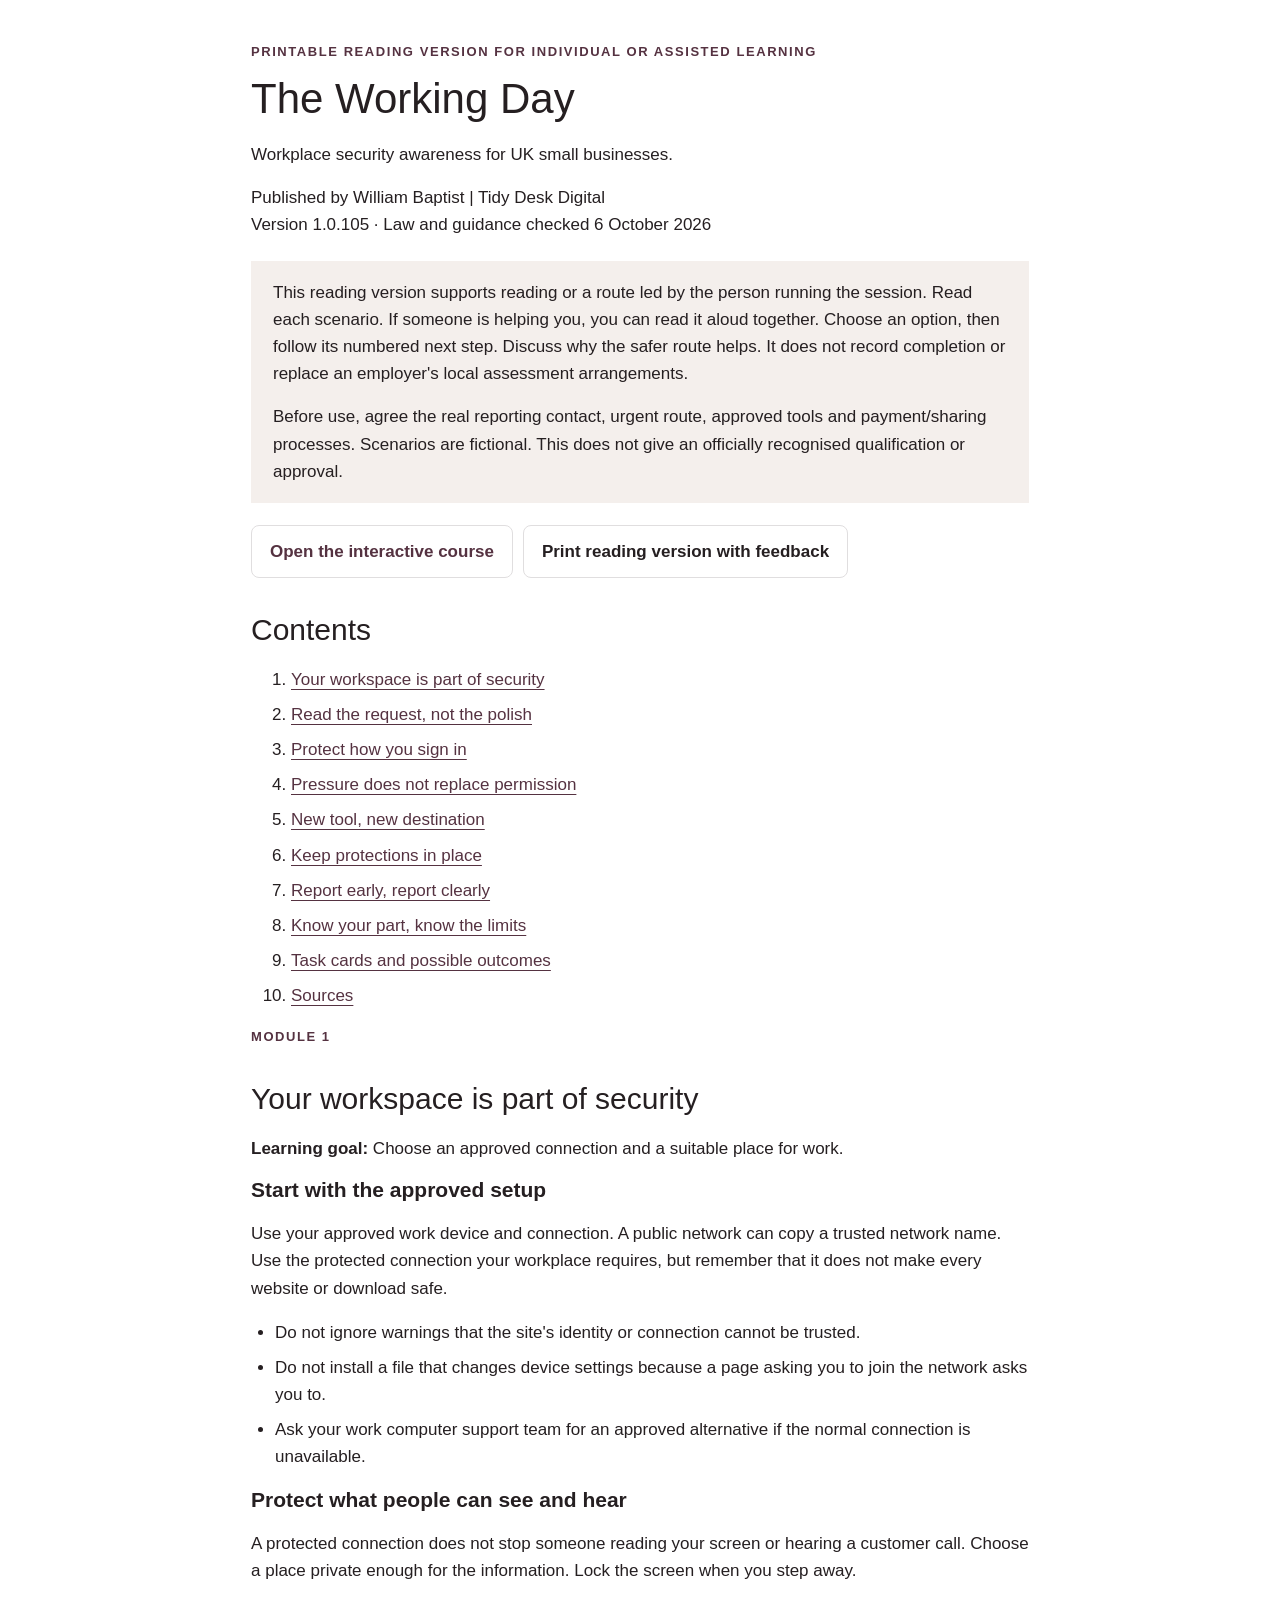
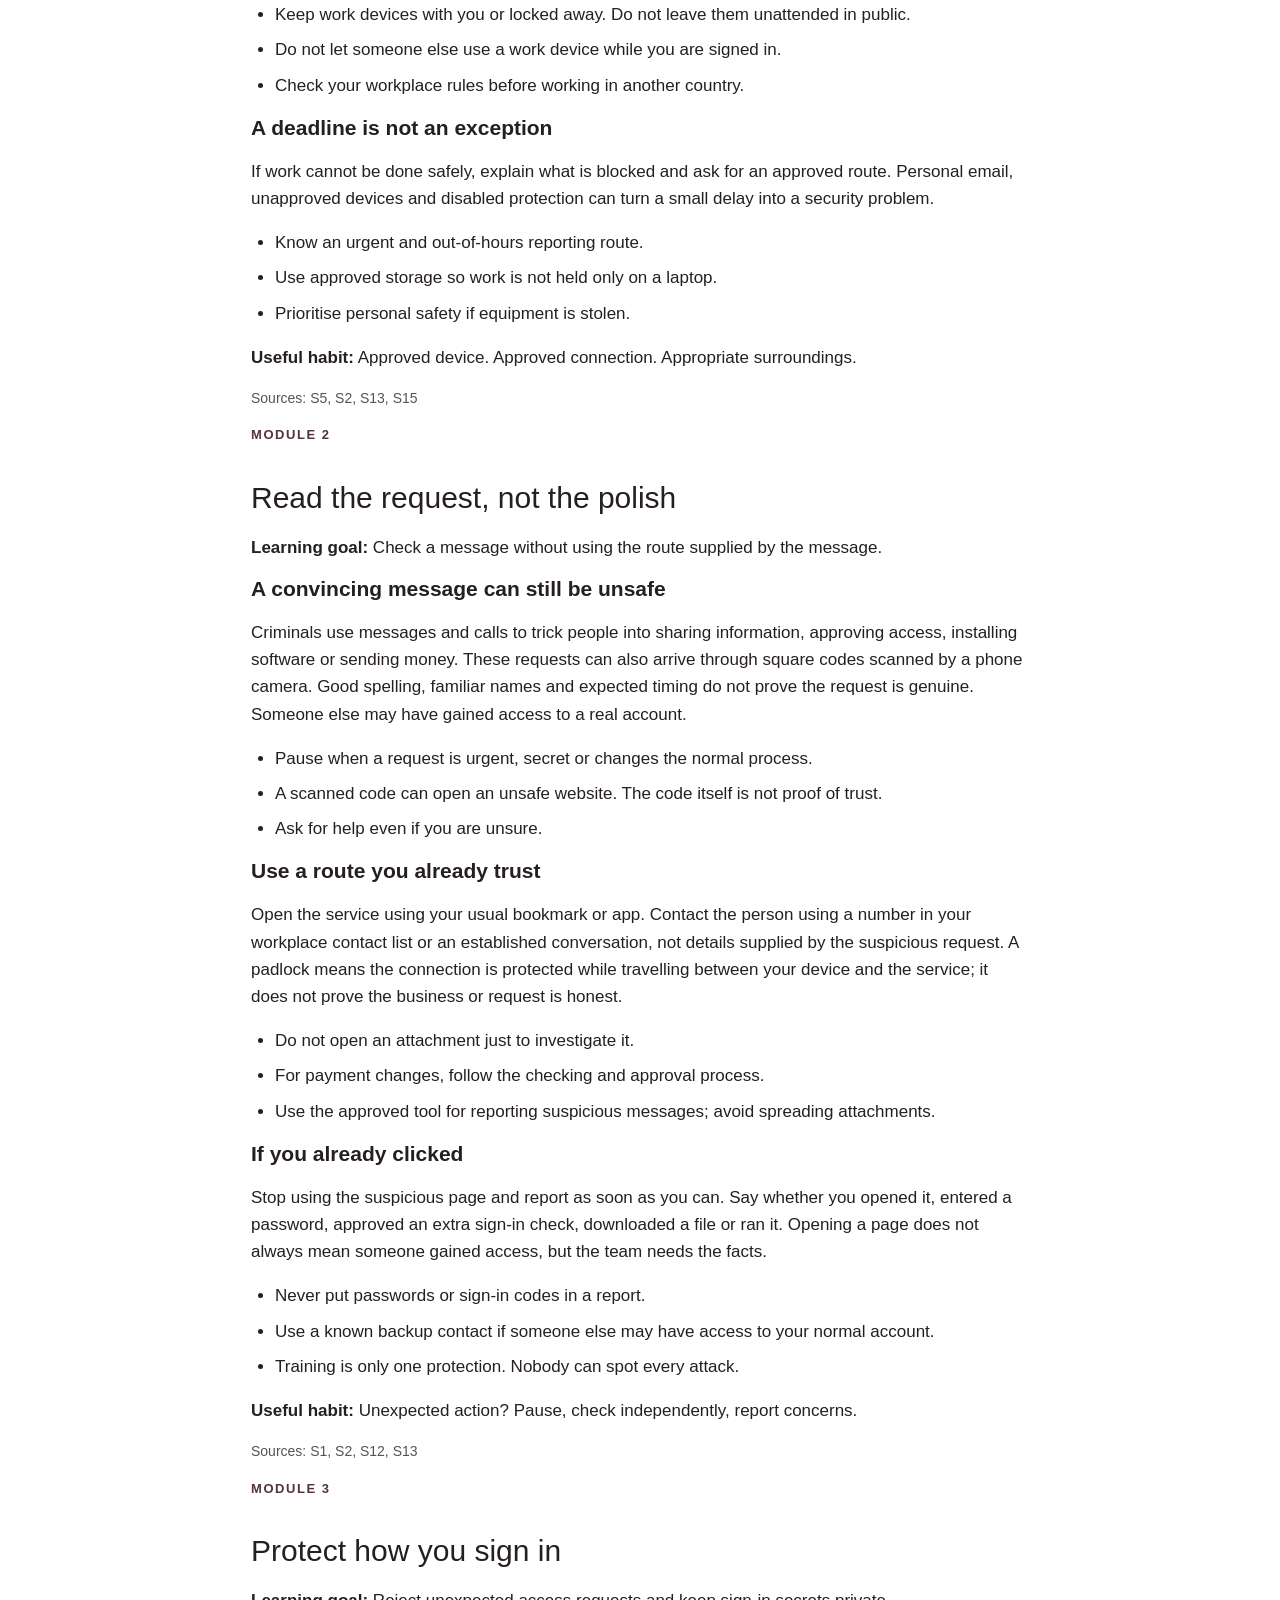
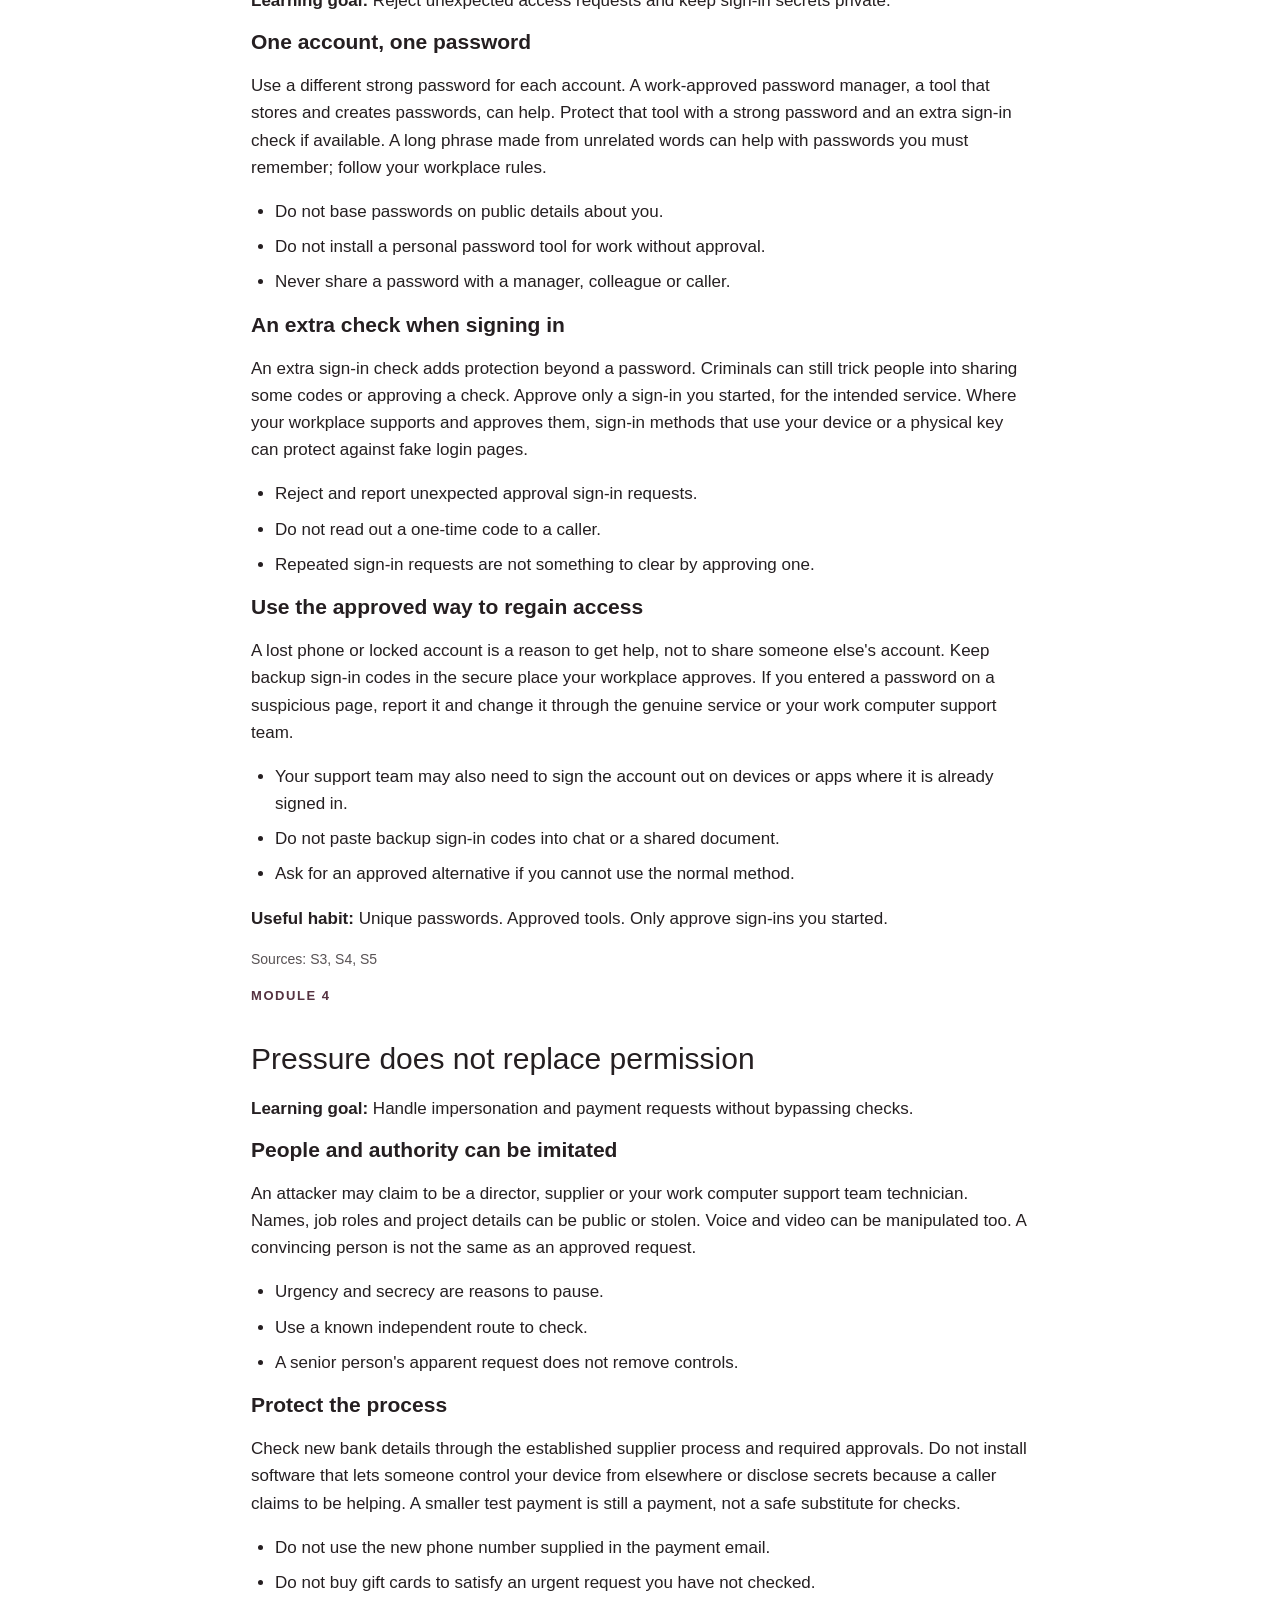
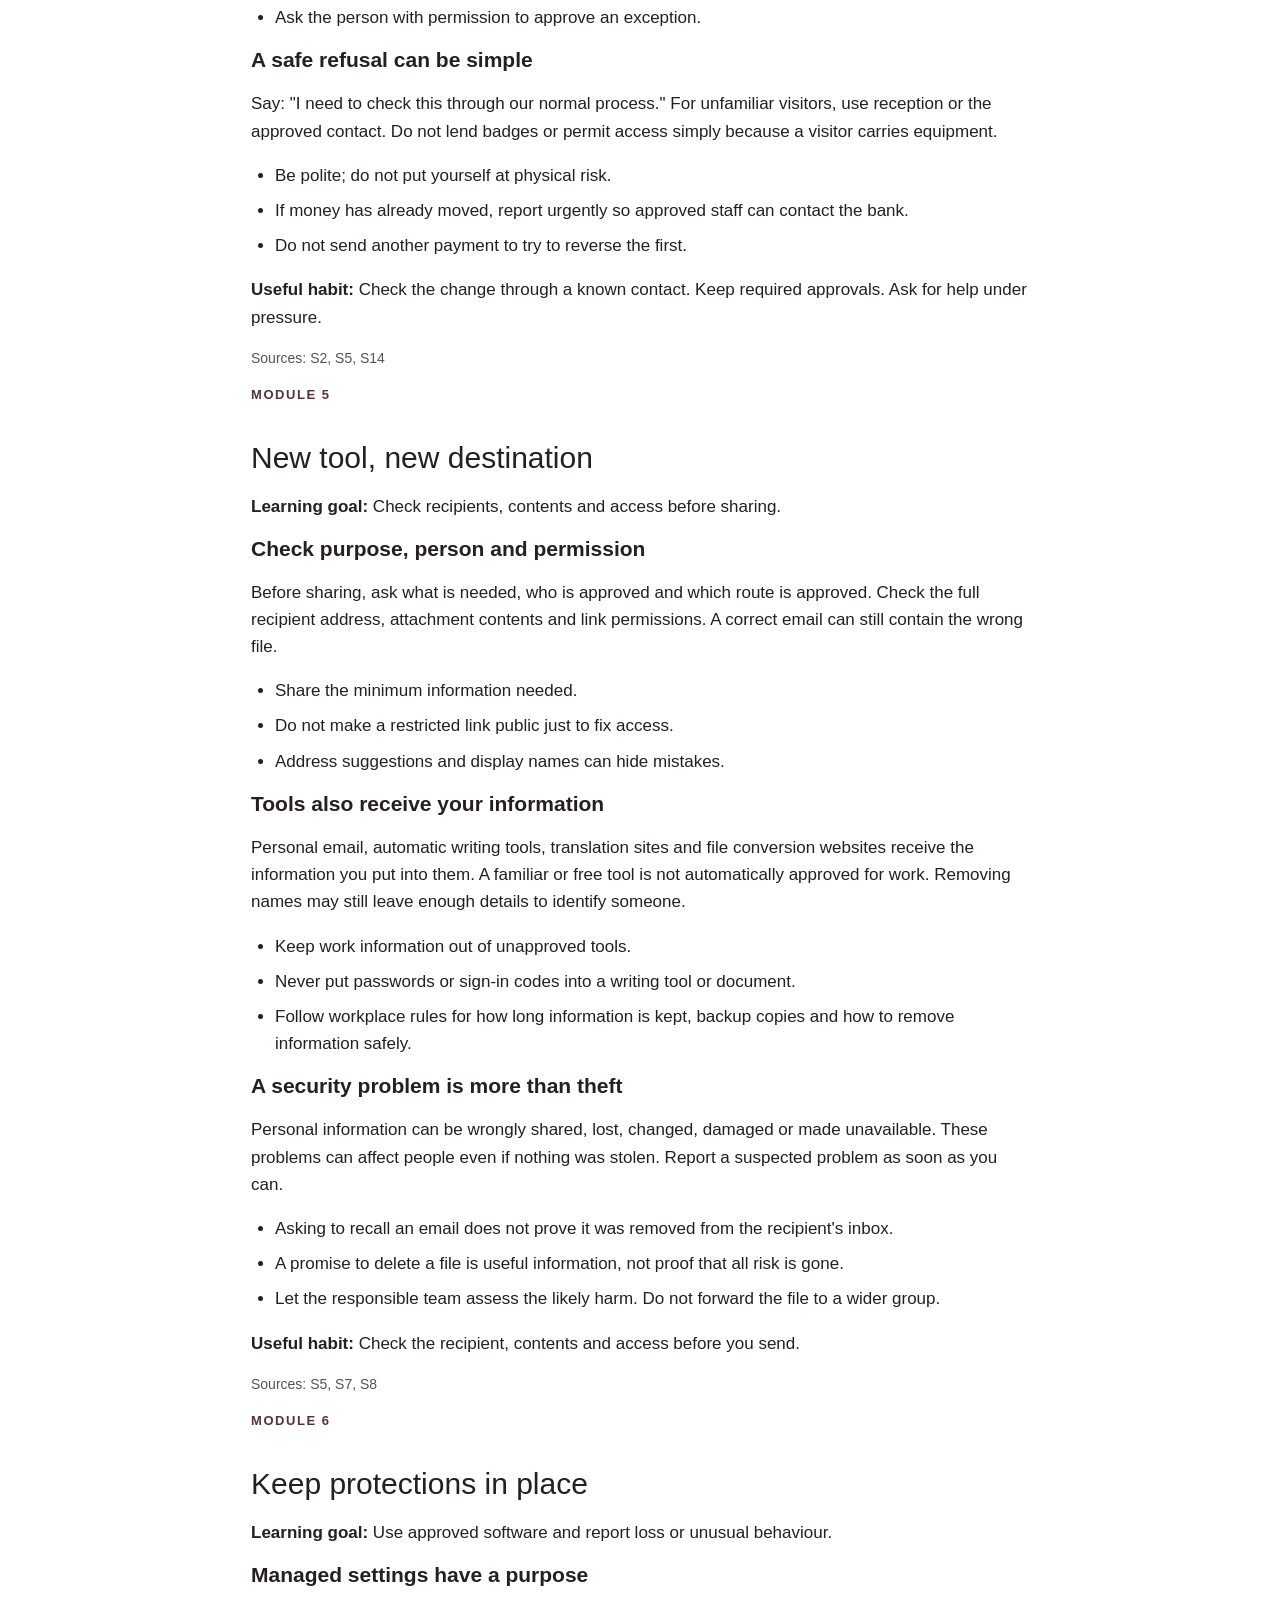
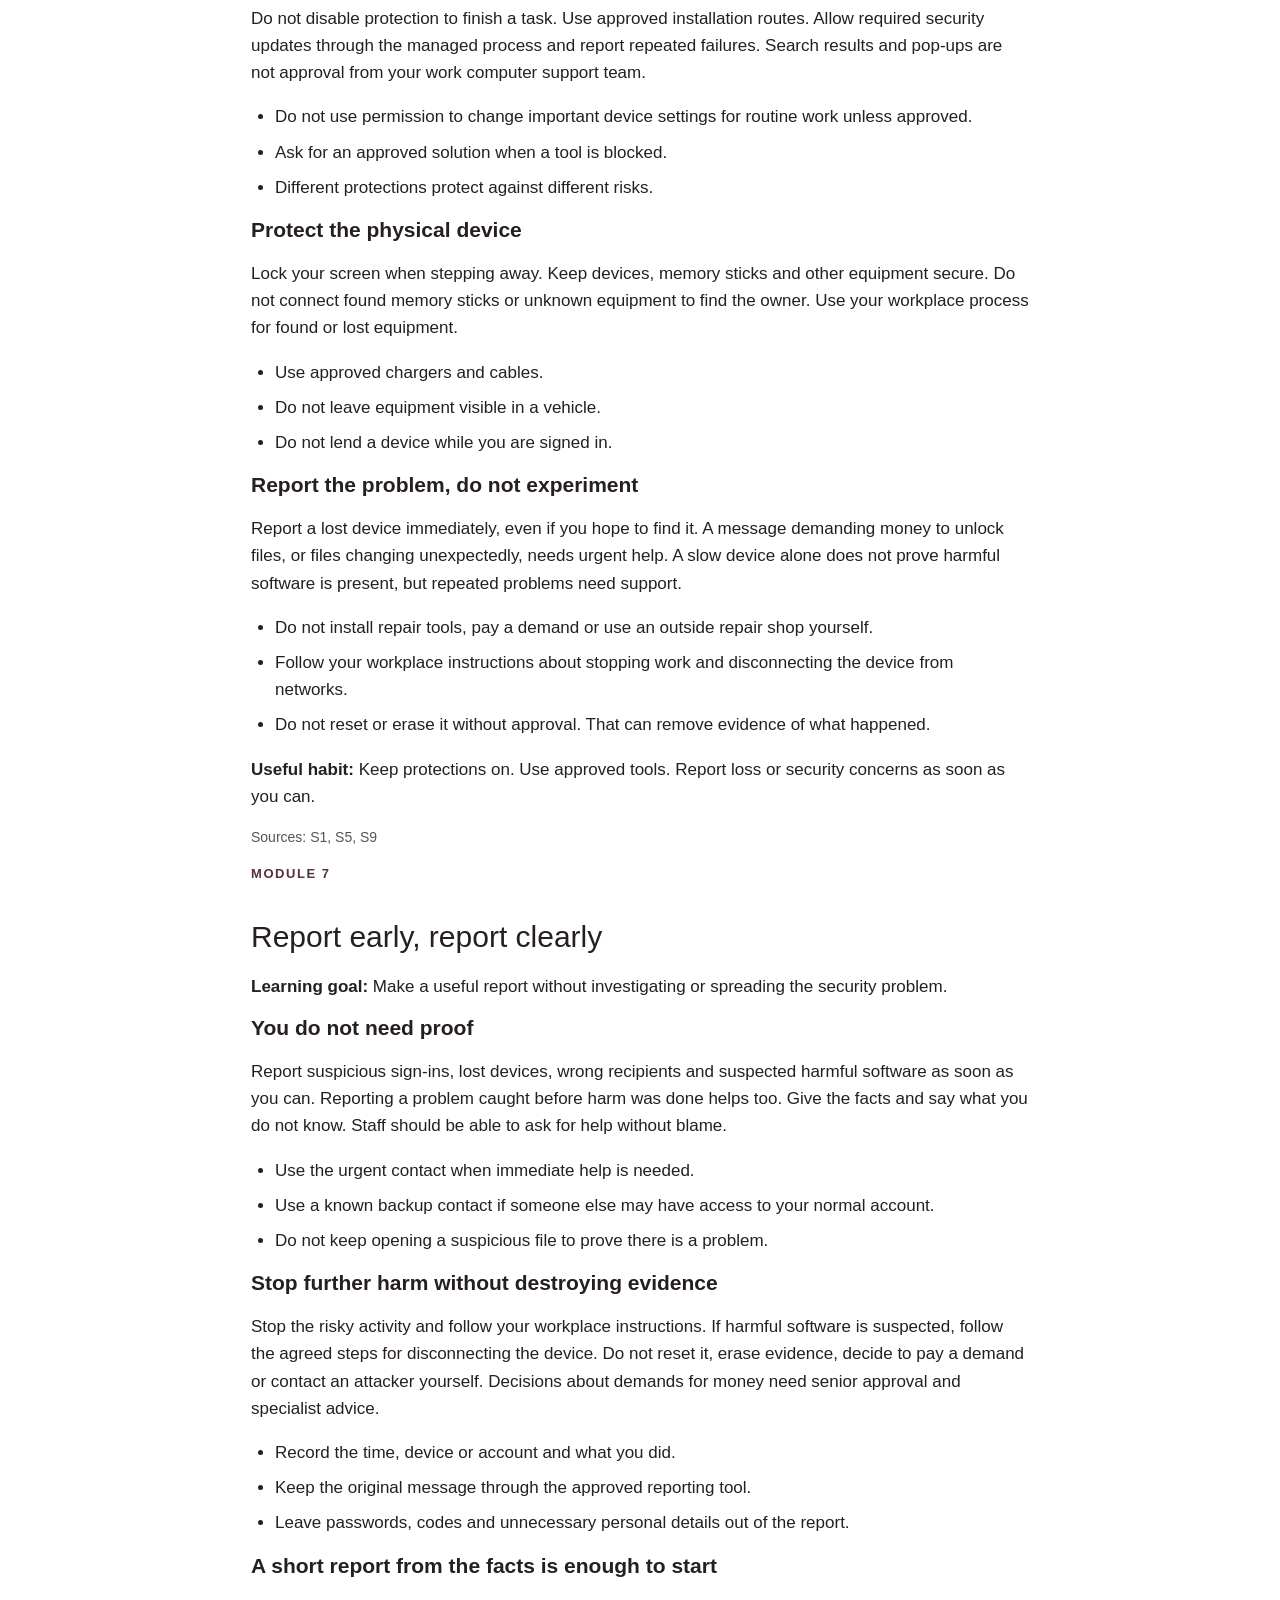
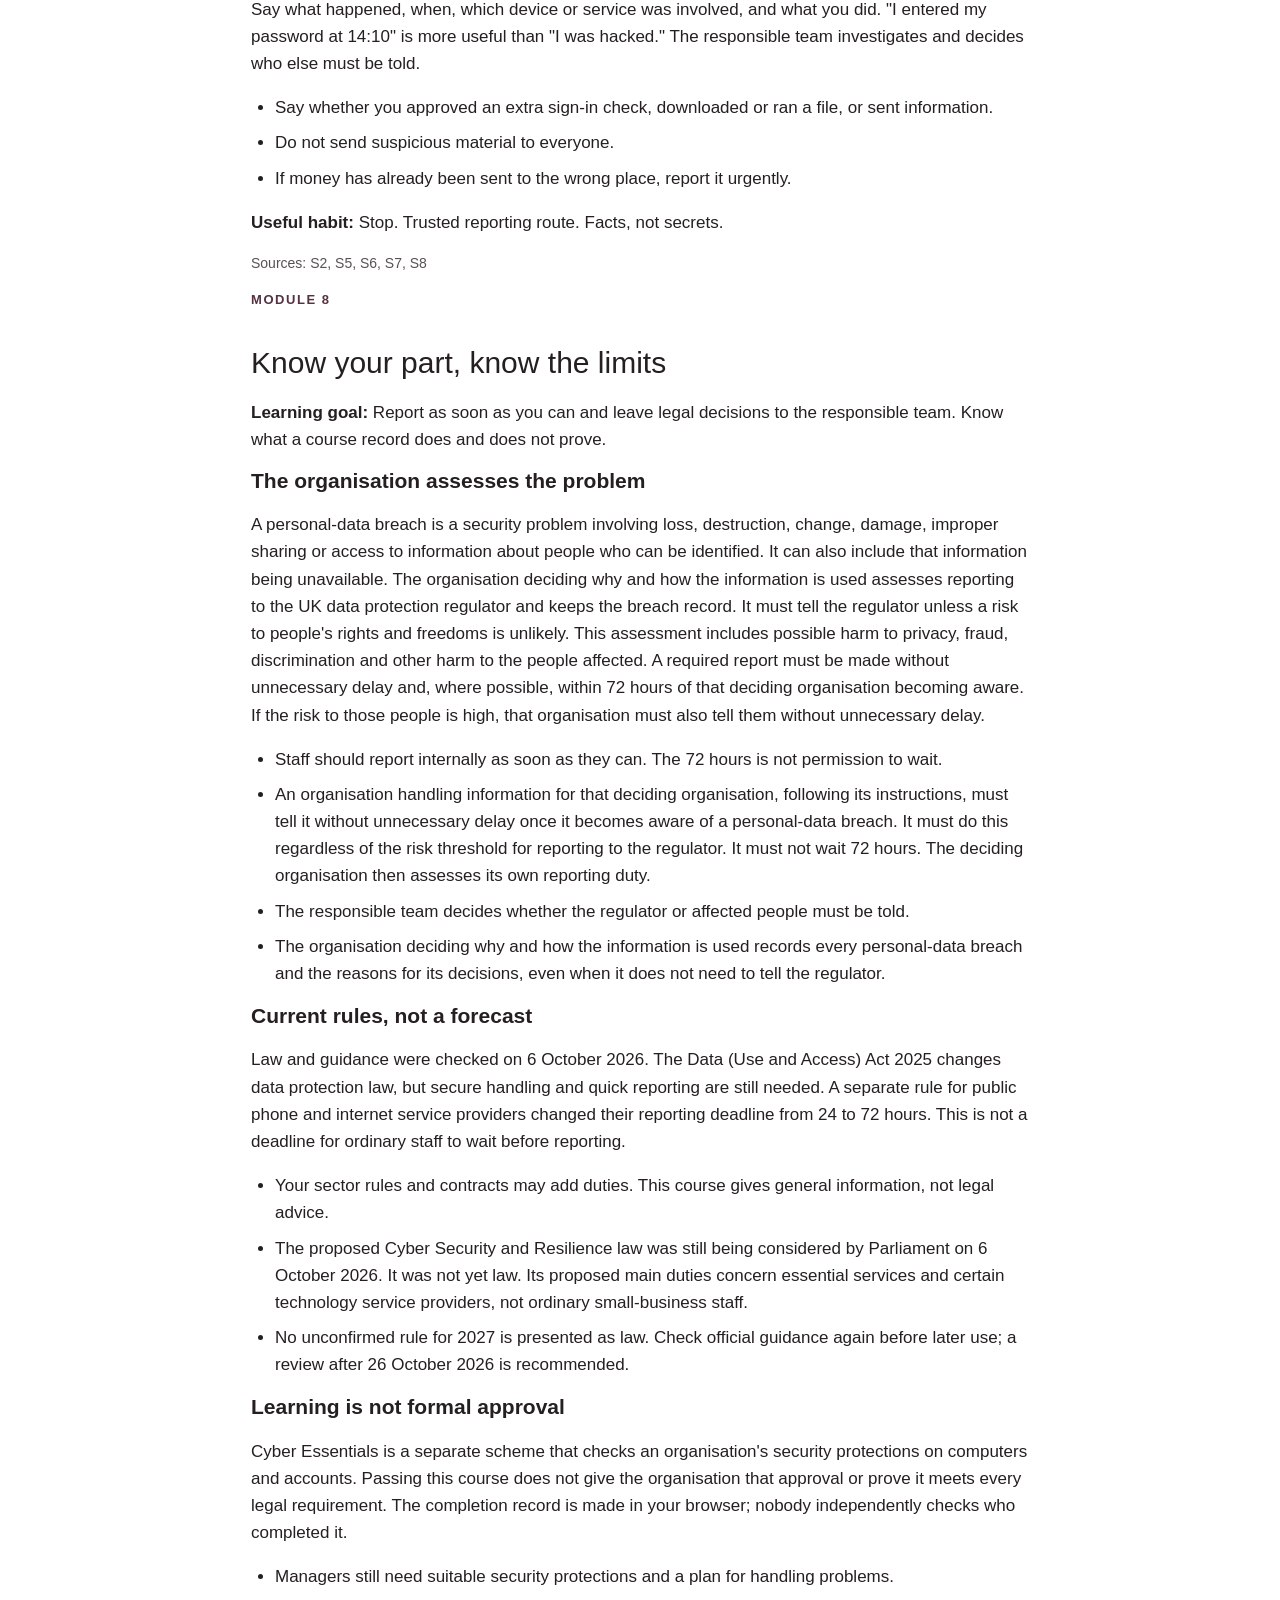
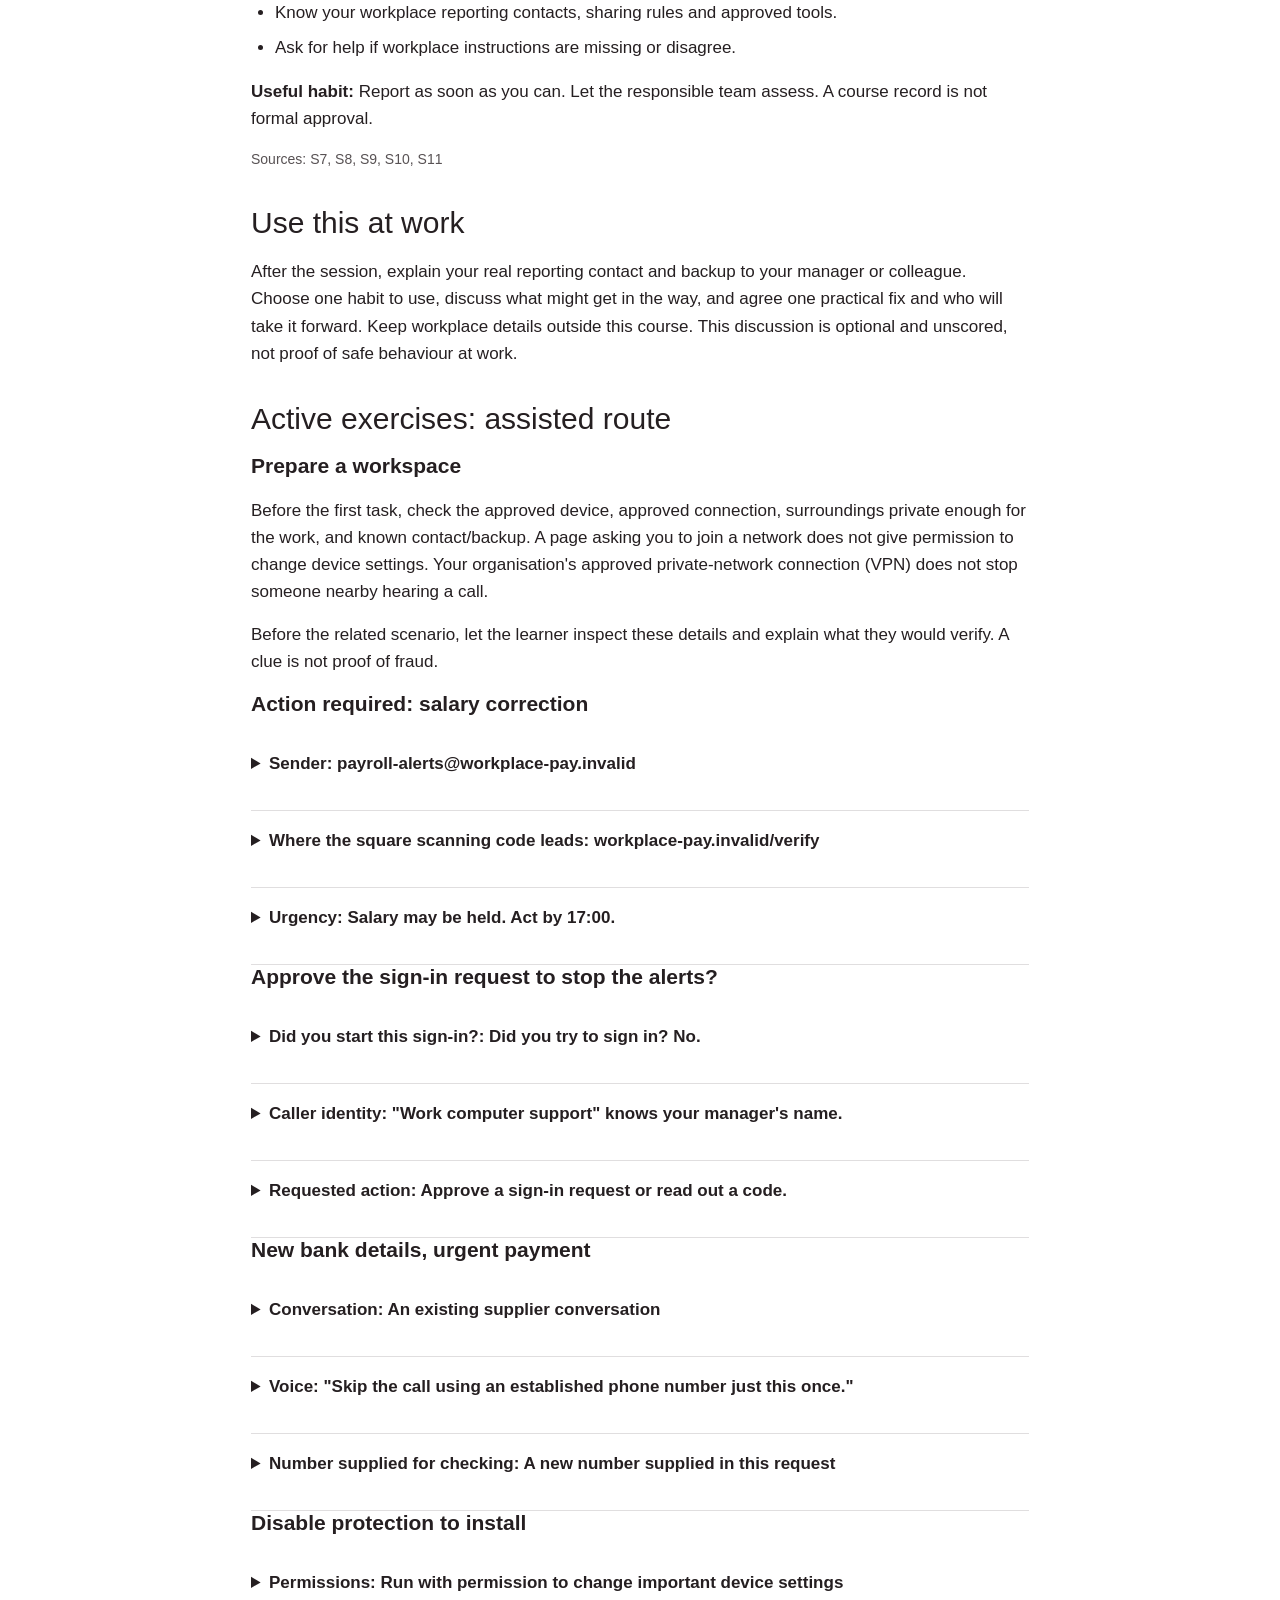
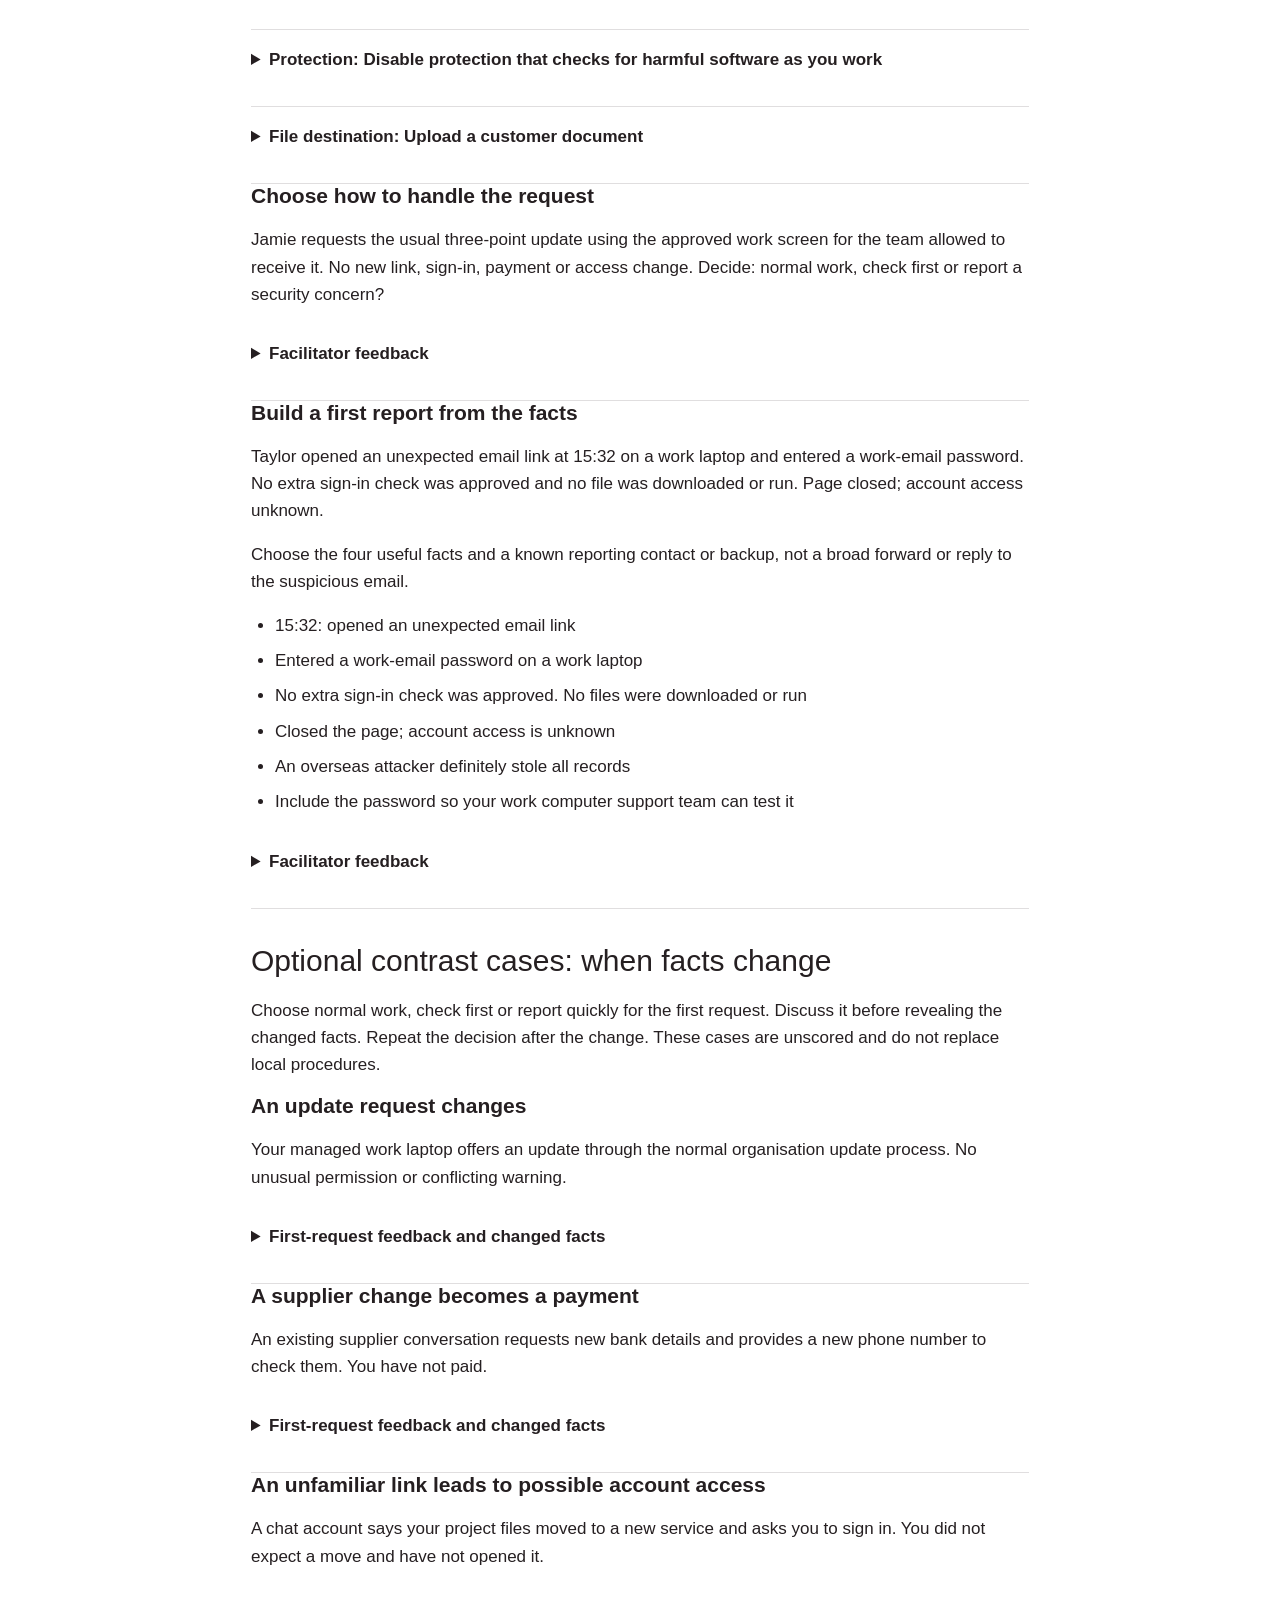
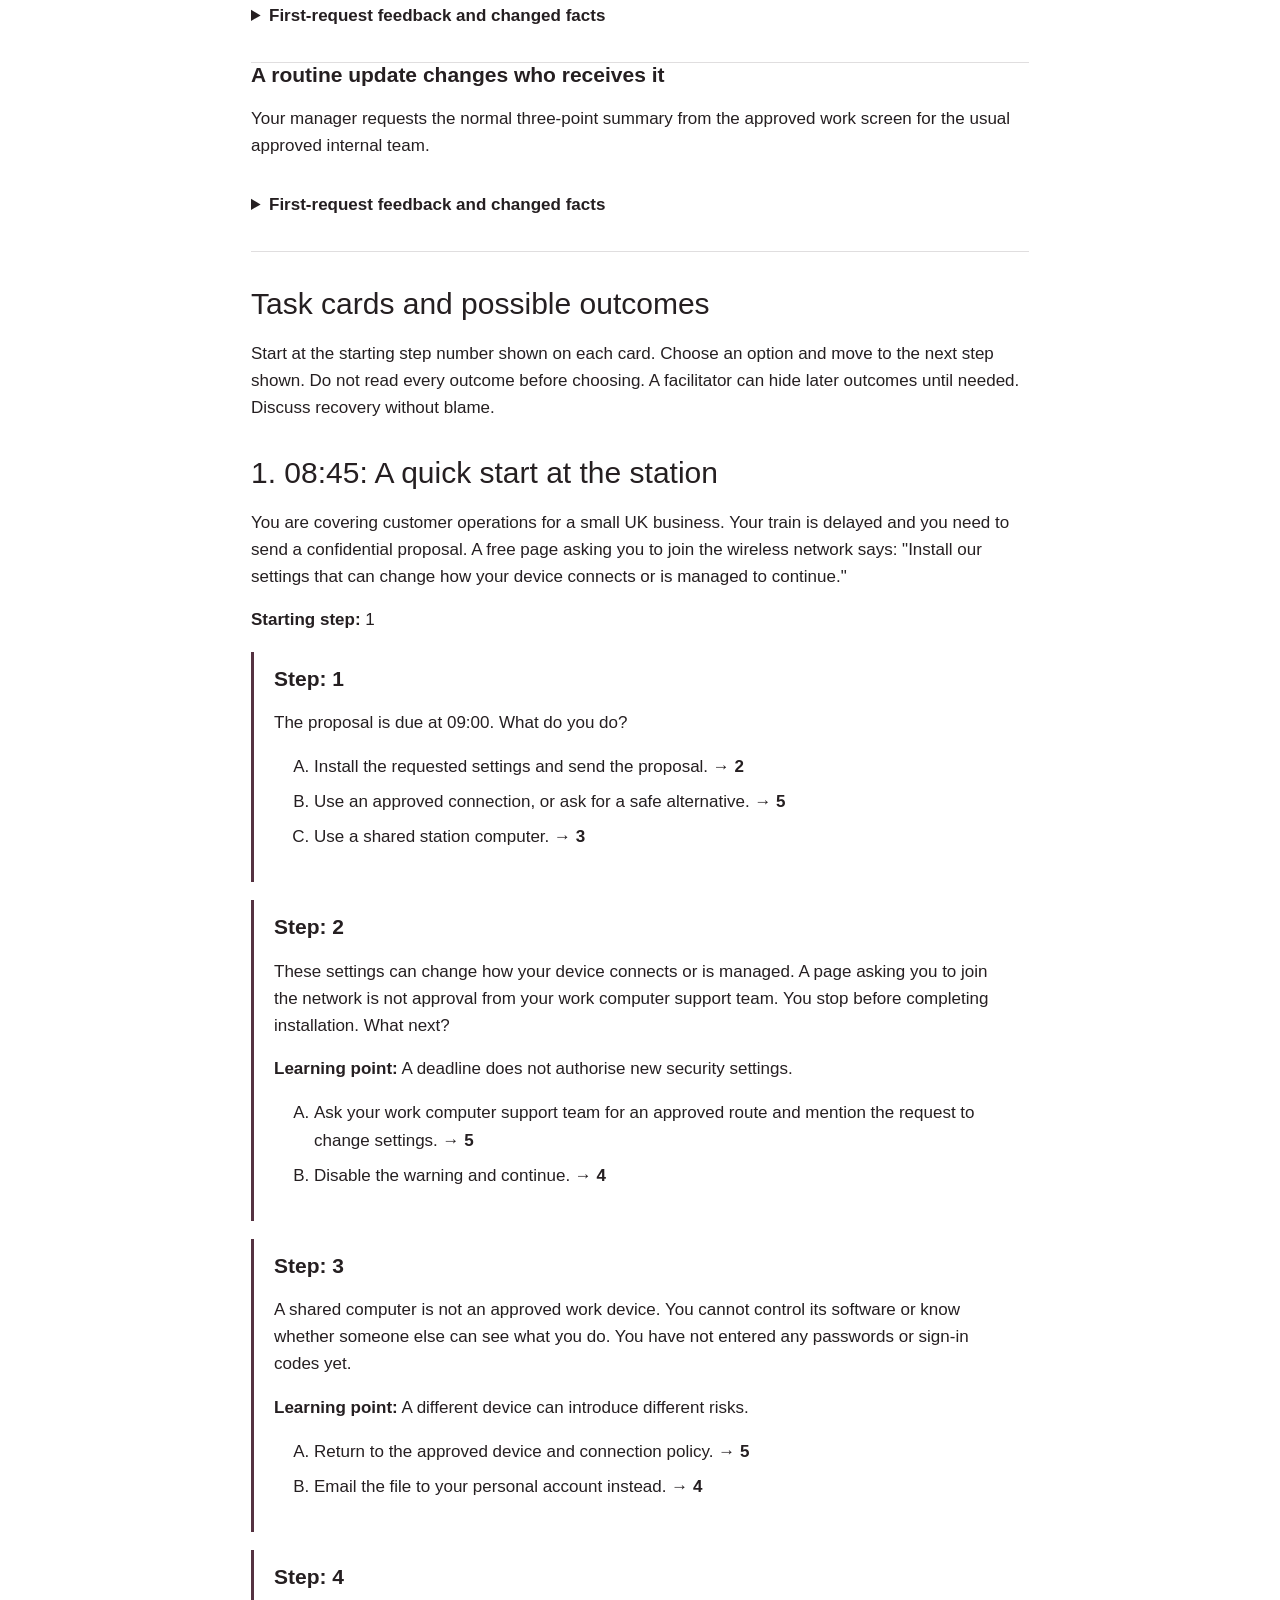
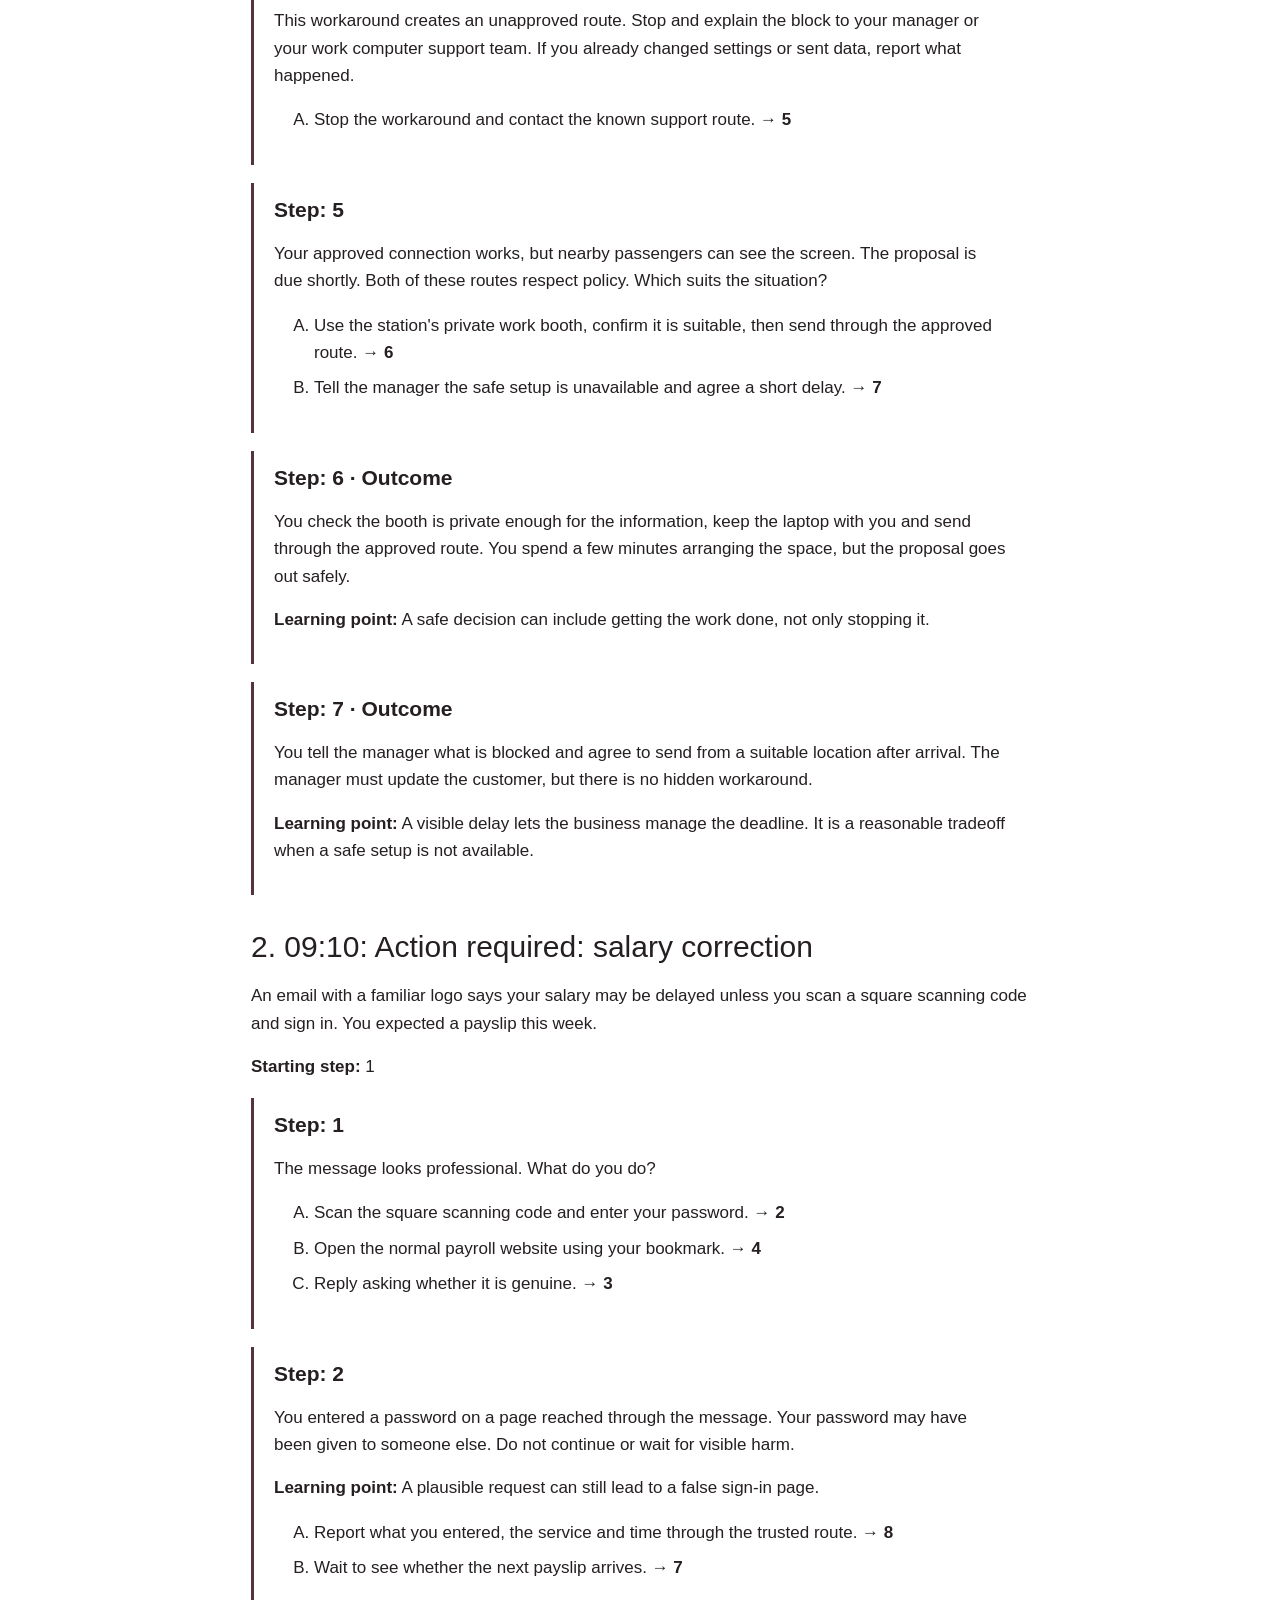
==== commit 376cbb2b: "Release Working Day v1.0.105: task restart outcome description" ====
--- a/Learning-Transcript.html
+++ b/Learning-Transcript.html
@@ -1,3 +1,3 @@
 <!doctype html><html lang="en-GB"><head><meta charset="utf-8"><meta name="viewport" content="width=device-width,initial-scale=1"><title>The Working Day: reading version</title><link rel="stylesheet" href="style.css"><style>main{max-width:850px;overflow-wrap:anywhere}.route-block{border-left:3px solid #236b59;padding:15px 20px;margin:18px 0}section{break-inside:avoid}h1{font-size:42px}h2{margin-top:35px}@media print{h1{font-size:30px}body{font-size:12px;line-height:1.45}h2{font-size:22px}h3{font-size:16px}section{break-inside:auto}.route-block{break-inside:avoid}main{max-width:none}}
 :root{--teal:#553241;--pale:#f3e9ec}h1,h2,h3{font-family:Arial,Helvetica,sans-serif;letter-spacing:0}.route-block{border-left-color:#553241}.notice{border-radius:0}@media print{h1,h2,h3,h4,.eyebrow{break-after:avoid-page;page-break-after:avoid}.reading-task-intro{break-inside:avoid-page;page-break-inside:avoid;break-after:avoid-page;page-break-after:avoid}p,li{orphans:3;widows:3}.route-block{border-left-color:#553241}}
-</style></head><body><main><p class="eyebrow">Printable reading version for individual or assisted learning</p><h1>The Working Day</h1><p>Workplace security awareness for UK small businesses.</p><p>Published by William Baptist | Tidy Desk Digital<br>Version 1.0.104 · Law and guidance checked 6 October 2026</p><div class="notice"><p>This reading version supports reading or a route led by the person running the session. Read each scenario. If someone is helping you, you can read it aloud together. Choose an option, then follow its numbered next step. Discuss why the safer route helps. It does not record completion or replace an employer's local assessment arrangements.</p><p>Before use, agree the real reporting contact, urgent route, approved tools and payment/sharing processes. Scenarios are fictional. This does not give an officially recognised qualification or approval.</p></div><div class="actions no-print"><a href="index.html" class="button">Open the interactive course</a><button onclick="window.print()">Print reading version with feedback</button></div><noscript><p class="notice no-print">Scripts are off. Open each feedback/details section you want included before using your browser print command. Closed sections may not print. The interactive course and Print button need scripts.</p></noscript><h2>Contents</h2><ol><li><a href="#remote">Your workspace is part of security</a></li><li><a href="#phishing">Read the request, not the polish</a></li><li><a href="#accounts">Protect how you sign in</a></li><li><a href="#social">Pressure does not replace permission</a></li><li><a href="#data">New tool, new destination</a></li><li><a href="#devices">Keep protections in place</a></li><li><a href="#incidents">Report early, report clearly</a></li><li><a href="#law">Know your part, know the limits</a></li><li><a href="#scenarios">Task cards and possible outcomes</a></li><li><a href="#sources">Sources</a></li></ol><article id="remote"><p class="eyebrow">Module 1</p><h2>Your workspace is part of security</h2><p><strong>Learning goal:</strong> Choose an approved connection and a suitable place for work.</p><section><h3>Start with the approved setup</h3><p>Use your approved work device and connection. A public network can copy a trusted network name. Use the protected connection your workplace requires, but remember that it does not make every website or download safe.</p><ul><li>Do not ignore warnings that the site&#39;s identity or connection cannot be trusted.</li><li>Do not install a file that changes device settings because a page asking you to join the network asks you to.</li><li>Ask your work computer support team for an approved alternative if the normal connection is unavailable.</li></ul></section><section><h3>Protect what people can see and hear</h3><p>A protected connection does not stop someone reading your screen or hearing a customer call. Choose a place private enough for the information. Lock the screen when you step away.</p><ul><li>Keep work devices with you or locked away. Do not leave them unattended in public.</li><li>Do not let someone else use a work device while you are signed in.</li><li>Check your workplace rules before working in another country.</li></ul></section><section><h3>A deadline is not an exception</h3><p>If work cannot be done safely, explain what is blocked and ask for an approved route. Personal email, unapproved devices and disabled protection can turn a small delay into a security problem.</p><ul><li>Know an urgent and out-of-hours reporting route.</li><li>Use approved storage so work is not held only on a laptop.</li><li>Prioritise personal safety if equipment is stolen.</li></ul></section><p><strong>Useful habit:</strong> Approved device. Approved connection. Appropriate surroundings.</p><p class="hint">Sources: S5, S2, S13, S15</p></article><article id="phishing"><p class="eyebrow">Module 2</p><h2>Read the request, not the polish</h2><p><strong>Learning goal:</strong> Check a message without using the route supplied by the message.</p><section><h3>A convincing message can still be unsafe</h3><p>Criminals use messages and calls to trick people into sharing information, approving access, installing software or sending money. These requests can also arrive through square codes scanned by a phone camera. Good spelling, familiar names and expected timing do not prove the request is genuine. Someone else may have gained access to a real account.</p><ul><li>Pause when a request is urgent, secret or changes the normal process.</li><li>A scanned code can open an unsafe website. The code itself is not proof of trust.</li><li>Ask for help even if you are unsure.</li></ul></section><section><h3>Use a route you already trust</h3><p>Open the service using your usual bookmark or app. Contact the person using a number in your workplace contact list or an established conversation, not details supplied by the suspicious request. A padlock means the connection is protected while travelling between your device and the service; it does not prove the business or request is honest.</p><ul><li>Do not open an attachment just to investigate it.</li><li>For payment changes, follow the checking and approval process.</li><li>Use the approved tool for reporting suspicious messages; avoid spreading attachments.</li></ul></section><section><h3>If you already clicked</h3><p>Stop using the suspicious page and report as soon as you can. Say whether you opened it, entered a password, approved an extra sign-in check, downloaded a file or ran it. Opening a page does not always mean someone gained access, but the team needs the facts.</p><ul><li>Never put passwords or sign-in codes in a report.</li><li>Use a known backup contact if someone else may have access to your normal account.</li><li>Training is only one protection. Nobody can spot every attack.</li></ul></section><p><strong>Useful habit:</strong> Unexpected action? Pause, check independently, report concerns.</p><p class="hint">Sources: S1, S2, S12, S13</p></article><article id="accounts"><p class="eyebrow">Module 3</p><h2>Protect how you sign in</h2><p><strong>Learning goal:</strong> Reject unexpected access requests and keep sign-in secrets private.</p><section><h3>One account, one password</h3><p>Use a different strong password for each account. A work-approved password manager, a tool that stores and creates passwords, can help. Protect that tool with a strong password and an extra sign-in check if available. A long phrase made from unrelated words can help with passwords you must remember; follow your workplace rules.</p><ul><li>Do not base passwords on public details about you.</li><li>Do not install a personal password tool for work without approval.</li><li>Never share a password with a manager, colleague or caller.</li></ul></section><section><h3>An extra check when signing in</h3><p>An extra sign-in check adds protection beyond a password. Criminals can still trick people into sharing some codes or approving a check. Approve only a sign-in you started, for the intended service. Where your workplace supports and approves them, sign-in methods that use your device or a physical key can protect against fake login pages.</p><ul><li>Reject and report unexpected approval sign-in requests.</li><li>Do not read out a one-time code to a caller.</li><li>Repeated sign-in requests are not something to clear by approving one.</li></ul></section><section><h3>Use the approved way to regain access</h3><p>A lost phone or locked account is a reason to get help, not to share someone else&#39;s account. Keep backup sign-in codes in the secure place your workplace approves. If you entered a password on a suspicious page, report it and change it through the genuine service or your work computer support team.</p><ul><li>Your support team may also need to sign the account out on devices or apps where it is already signed in.</li><li>Do not paste backup sign-in codes into chat or a shared document.</li><li>Ask for an approved alternative if you cannot use the normal method.</li></ul></section><p><strong>Useful habit:</strong> Unique passwords. Approved tools. Only approve sign-ins you started.</p><p class="hint">Sources: S3, S4, S5</p></article><article id="social"><p class="eyebrow">Module 4</p><h2>Pressure does not replace permission</h2><p><strong>Learning goal:</strong> Handle impersonation and payment requests without bypassing checks.</p><section><h3>People and authority can be imitated</h3><p>An attacker may claim to be a director, supplier or your work computer support team technician. Names, job roles and project details can be public or stolen. Voice and video can be manipulated too. A convincing person is not the same as an approved request.</p><ul><li>Urgency and secrecy are reasons to pause.</li><li>Use a known independent route to check.</li><li>A senior person&#39;s apparent request does not remove controls.</li></ul></section><section><h3>Protect the process</h3><p>Check new bank details through the established supplier process and required approvals. Do not install software that lets someone control your device from elsewhere or disclose secrets because a caller claims to be helping. A smaller test payment is still a payment, not a safe substitute for checks.</p><ul><li>Do not use the new phone number supplied in the payment email.</li><li>Do not buy gift cards to satisfy an urgent request you have not checked.</li><li>Ask the person with permission to approve an exception.</li></ul></section><section><h3>A safe refusal can be simple</h3><p>Say: &quot;I need to check this through our normal process.&quot; For unfamiliar visitors, use reception or the approved contact. Do not lend badges or permit access simply because a visitor carries equipment.</p><ul><li>Be polite; do not put yourself at physical risk.</li><li>If money has already moved, report urgently so approved staff can contact the bank.</li><li>Do not send another payment to try to reverse the first.</li></ul></section><p><strong>Useful habit:</strong> Check the change through a known contact. Keep required approvals. Ask for help under pressure.</p><p class="hint">Sources: S2, S5, S14</p></article><article id="data"><p class="eyebrow">Module 5</p><h2>New tool, new destination</h2><p><strong>Learning goal:</strong> Check recipients, contents and access before sharing.</p><section><h3>Check purpose, person and permission</h3><p>Before sharing, ask what is needed, who is approved and which route is approved. Check the full recipient address, attachment contents and link permissions. A correct email can still contain the wrong file.</p><ul><li>Share the minimum information needed.</li><li>Do not make a restricted link public just to fix access.</li><li>Address suggestions and display names can hide mistakes.</li></ul></section><section><h3>Tools also receive your information</h3><p>Personal email, automatic writing tools, translation sites and file conversion websites receive the information you put into them. A familiar or free tool is not automatically approved for work. Removing names may still leave enough details to identify someone.</p><ul><li>Keep work information out of unapproved tools.</li><li>Never put passwords or sign-in codes into a writing tool or document.</li><li>Follow workplace rules for how long information is kept, backup copies and how to remove information safely.</li></ul></section><section><h3>A security problem is more than theft</h3><p>Personal information can be wrongly shared, lost, changed, damaged or made unavailable. These problems can affect people even if nothing was stolen. Report a suspected problem as soon as you can.</p><ul><li>Asking to recall an email does not prove it was removed from the recipient&#39;s inbox.</li><li>A promise to delete a file is useful information, not proof that all risk is gone.</li><li>Let the responsible team assess the likely harm. Do not forward the file to a wider group.</li></ul></section><p><strong>Useful habit:</strong> Check the recipient, contents and access before you send.</p><p class="hint">Sources: S5, S7, S8</p></article><article id="devices"><p class="eyebrow">Module 6</p><h2>Keep protections in place</h2><p><strong>Learning goal:</strong> Use approved software and report loss or unusual behaviour.</p><section><h3>Managed settings have a purpose</h3><p>Do not disable protection to finish a task. Use approved installation routes. Allow required security updates through the managed process and report repeated failures. Search results and pop-ups are not approval from your work computer support team.</p><ul><li>Do not use permission to change important device settings for routine work unless approved.</li><li>Ask for an approved solution when a tool is blocked.</li><li>Different protections protect against different risks.</li></ul></section><section><h3>Protect the physical device</h3><p>Lock your screen when stepping away. Keep devices, memory sticks and other equipment secure. Do not connect found memory sticks or unknown equipment to find the owner. Use your workplace process for found or lost equipment.</p><ul><li>Use approved chargers and cables.</li><li>Do not leave equipment visible in a vehicle.</li><li>Do not lend a device while you are signed in.</li></ul></section><section><h3>Report the problem, do not experiment</h3><p>Report a lost device immediately, even if you hope to find it. A message demanding money to unlock files, or files changing unexpectedly, needs urgent help. A slow device alone does not prove harmful software is present, but repeated problems need support.</p><ul><li>Do not install repair tools, pay a demand or use an outside repair shop yourself.</li><li>Follow your workplace instructions about stopping work and disconnecting the device from networks.</li><li>Do not reset or erase it without approval. That can remove evidence of what happened.</li></ul></section><p><strong>Useful habit:</strong> Keep protections on. Use approved tools. Report loss or security concerns as soon as you can.</p><p class="hint">Sources: S1, S5, S9</p></article><article id="incidents"><p class="eyebrow">Module 7</p><h2>Report early, report clearly</h2><p><strong>Learning goal:</strong> Make a useful report without investigating or spreading the security problem.</p><section><h3>You do not need proof</h3><p>Report suspicious sign-ins, lost devices, wrong recipients and suspected harmful software as soon as you can. Reporting a problem caught before harm was done helps too. Give the facts and say what you do not know. Staff should be able to ask for help without blame.</p><ul><li>Use the urgent contact when immediate help is needed.</li><li>Use a known backup contact if someone else may have access to your normal account.</li><li>Do not keep opening a suspicious file to prove there is a problem.</li></ul></section><section><h3>Stop further harm without destroying evidence</h3><p>Stop the risky activity and follow your workplace instructions. If harmful software is suspected, follow the agreed steps for disconnecting the device. Do not reset it, erase evidence, decide to pay a demand or contact an attacker yourself. Decisions about demands for money need senior approval and specialist advice.</p><ul><li>Record the time, device or account and what you did.</li><li>Keep the original message through the approved reporting tool.</li><li>Leave passwords, codes and unnecessary personal details out of the report.</li></ul></section><section><h3>A short report from the facts is enough to start</h3><p>Say what happened, when, which device or service was involved, and what you did. &quot;I entered my password at 14:10&quot; is more useful than &quot;I was hacked.&quot; The responsible team investigates and decides who else must be told.</p><ul><li>Say whether you approved an extra sign-in check, downloaded or ran a file, or sent information.</li><li>Do not send suspicious material to everyone.</li><li>If money has already been sent to the wrong place, report it urgently.</li></ul></section><p><strong>Useful habit:</strong> Stop. Trusted reporting route. Facts, not secrets.</p><p class="hint">Sources: S2, S5, S6, S7, S8</p></article><article id="law"><p class="eyebrow">Module 8</p><h2>Know your part, know the limits</h2><p><strong>Learning goal:</strong> Report as soon as you can and leave legal decisions to the responsible team. Know what a course record does and does not prove.</p><section><h3>The organisation assesses the problem</h3><p>A personal-data breach is a security problem involving loss, destruction, change, damage, improper sharing or access to information about people who can be identified. It can also include that information being unavailable. The organisation deciding why and how the information is used assesses reporting to the UK data protection regulator and keeps the breach record. It must tell the regulator unless a risk to people&#39;s rights and freedoms is unlikely. This assessment includes possible harm to privacy, fraud, discrimination and other harm to the people affected. A required report must be made without unnecessary delay and, where possible, within 72 hours of that deciding organisation becoming aware. If the risk to those people is high, that organisation must also tell them without unnecessary delay.</p><ul><li>Staff should report internally as soon as they can. The 72 hours is not permission to wait.</li><li>An organisation handling information for that deciding organisation, following its instructions, must tell it without unnecessary delay once it becomes aware of a personal-data breach. It must do this regardless of the risk threshold for reporting to the regulator. It must not wait 72 hours. The deciding organisation then assesses its own reporting duty.</li><li>The responsible team decides whether the regulator or affected people must be told.</li><li>The organisation deciding why and how the information is used records every personal-data breach and the reasons for its decisions, even when it does not need to tell the regulator.</li></ul></section><section><h3>Current rules, not a forecast</h3><p>Law and guidance were checked on 6 October 2026. The Data (Use and Access) Act 2025 changes data protection law, but secure handling and quick reporting are still needed. A separate rule for public phone and internet service providers changed their reporting deadline from 24 to 72 hours. This is not a deadline for ordinary staff to wait before reporting.</p><ul><li>Your sector rules and contracts may add duties. This course gives general information, not legal advice.</li><li>The proposed Cyber Security and Resilience law was still being considered by Parliament on 6 October 2026. It was not yet law. Its proposed main duties concern essential services and certain technology service providers, not ordinary small-business staff.</li><li>No unconfirmed rule for 2027 is presented as law. Check official guidance again before later use; a review after 26 October 2026 is recommended.</li></ul></section><section><h3>Learning is not formal approval</h3><p>Cyber Essentials is a separate scheme that checks an organisation&#39;s security protections on computers and accounts. Passing this course does not give the organisation that approval or prove it meets every legal requirement. The completion record is made in your browser; nobody independently checks who completed it.</p><ul><li>Managers still need suitable security protections and a plan for handling problems.</li><li>Know your workplace reporting contacts, sharing rules and approved tools.</li><li>Ask for help if workplace instructions are missing or disagree.</li></ul></section><p><strong>Useful habit:</strong> Report as soon as you can. Let the responsible team assess. A course record is not formal approval.</p><p class="hint">Sources: S7, S8, S9, S10, S11</p></article><h2>Use this at work</h2><p>After the session, explain your real reporting contact and backup to your manager or colleague. Choose one habit to use, discuss what might get in the way, and agree one practical fix and who will take it forward. Keep workplace details outside this course. This discussion is optional and unscored, not proof of safe behaviour at work.</p><h2>Active exercises: assisted route</h2><section><h3>Prepare a workspace</h3><p>Before the first task, check the approved device, approved connection, surroundings private enough for the work, and known contact/backup. A page asking you to join a network does not give permission to change device settings. Your organisation's approved private-network connection (VPN) does not stop someone nearby hearing a call.</p></section><p>Before the related scenario, let the learner inspect these details and explain what they would verify. A clue is not proof of fraud.</p><section><h3>Action required: salary correction</h3><details><summary>Sender: payroll-alerts@workplace-pay.invalid</summary><p>The display name says Payroll Team. This address alone cannot prove who sent it. Compare with a known route, not the logo.</p></details><details><summary>Where the square scanning code leads: workplace-pay.invalid/verify</summary><p>This is not your known payroll bookmark. A square scanning code hides the destination until inspected; open the genuine website yourself.</p></details><details><summary>Urgency: Salary may be held. Act by 17:00.</summary><p>Urgency can be legitimate, but is not permission to skip an independent check.</p></details></section><section><h3>Approve the sign-in request to stop the alerts?</h3><details><summary>Did you start this sign-in?: Did you try to sign in? No.</summary><p>Reject a sign-in request you did not start. If you already approved one, report it as soon as you can.</p></details><details><summary>Caller identity: &quot;Work computer support&quot; knows your manager&#39;s name.</summary><p>A name is not proof of identity. Use the known work computer support number, not one supplied by the caller.</p></details><details><summary>Requested action: Approve a sign-in request or read out a code.</summary><p>Both can enable sign-in. Do not share codes or approve unexpected requests.</p></details></section><section><h3>New bank details, urgent payment</h3><details><summary>Conversation: An existing supplier conversation</summary><p>An existing account may be accessed or controlled without permission. A familiar conversation does not check new bank details.</p></details><details><summary>Voice: &quot;Skip the call using an established phone number just this once.&quot;</summary><p>A convincing voice can be imitated. Follow the established checking and approval process.</p></details><details><summary>Number supplied for checking: A new number supplied in this request</summary><p>Calling the sender&#39;s own number is not checking through a separate, trusted contact. Use your established contact.</p></details></section><section><h3>Disable protection to install</h3><details><summary>Permissions: Run with permission to change important device settings</summary><p>This gives software wider control. Ask for an approved tool, not a security workaround.</p></details><details><summary>Protection: Disable protection that checks for harmful software as you work</summary><p>Stop. A converter request is not permission to disable protection.</p></details><details><summary>File destination: Upload a customer document</summary><p>A new service is a new place receiving work information. Check approval before sending work information.</p></details></section><section><h3>Choose how to handle the request</h3><p>Jamie requests the usual three-point update using the approved work screen for the team allowed to receive it. No new link, sign-in, payment or access change. Decide: normal work, check first or report a security concern?</p><details><summary>Facilitator feedback</summary><p>Normal work fits these facts. Watch for later changes, such as a new automatic writing tool.</p></details></section><section><h3>Build a first report from the facts</h3><p>Taylor opened an unexpected email link at 15:32 on a work laptop and entered a work-email password. No extra sign-in check was approved and no file was downloaded or run. Page closed; account access unknown.</p><p>Choose the four useful facts and a known reporting contact or backup, not a broad forward or reply to the suspicious email.</p><ul><li>15:32: opened an unexpected email link</li><li>Entered a work-email password on a work laptop</li><li>No extra sign-in check was approved. No files were downloaded or run</li><li>Closed the page; account access is unknown</li><li>An overseas attacker definitely stole all records</li><li>Include the password so your work computer support team can test it</li></ul><details><summary>Facilitator feedback</summary><p>The first four items are observed facts. Leave guesses and passwords out. No real report is sent.</p></details></section><h2>Optional contrast cases: when facts change</h2><p>Choose normal work, check first or report quickly for the first request. Discuss it before revealing the changed facts. Repeat the decision after the change. These cases are unscored and do not replace local procedures.</p><section><h3>An update request changes</h3><p>Your managed work laptop offers an update through the normal organisation update process. No unusual permission or conflicting warning.</p><details><summary>First-request feedback and changed facts</summary><p>Use the approved update process. Ordinary approved work does not need to be reported as a security concern only because it is online.</p><p><strong>Changed facts:</strong> Now a browser pop-up asks you to install new settings that change how the device connects or is managed from an unfamiliar website. You have not installed it.</p><details><summary>Changed-facts feedback</summary><p>The website and requested access changed. Stop this pop-up and use the known work computer support team route or approved update process. Do not install those settings.</p></details></details></section><section><h3>A supplier change becomes a payment</h3><p>An existing supplier conversation requests new bank details and provides a new phone number to check them. You have not paid.</p><details><summary>First-request feedback and changed facts</summary><p>Use the established supplier contact and required approvals. Use a trusted contact you already have, not a number supplied by this request.</p><p><strong>Changed facts:</strong> A colleague now says the payment has already been sent to those new details without the established check.</p><details><summary>Changed-facts feedback</summary><p>Report urgently through the known reporting or payment concern route. Authorised staff may need to contact the bank. Do not send another payment; recovering the money is not guaranteed.</p></details></details></section><section><h3>An unfamiliar link leads to possible account access</h3><p>A chat account says your project files moved to a new service and asks you to sign in. You did not expect a move and have not opened it.</p><details><summary>First-request feedback and changed facts</summary><p>Check through the usual project service or established independent contact, not the supplied link. A familiar account can be accessed or controlled without permission.</p><p><strong>Changed facts:</strong> You now learn a colleague entered their work password through that link and approved an unexpected sign-in request.</p><details><summary>Changed-facts feedback</summary><p>Report the actions and time as soon as you can through a trusted route. The team responsible for handling the concern directs restoring safe account access and signing the account out on devices or apps where it is already signed in. Never include the password or codes.</p></details></details></section><section><h3>A routine update changes who receives it</h3><p>Your manager requests the normal three-point summary from the approved work screen for the usual approved internal team.</p><details><summary>First-request feedback and changed facts</summary><p>Use the normal approved work screen and group of people. Stay alert if the task changes.</p><p><strong>Changed facts:</strong> The next message asks you to upload the customer spreadsheet to a new free website that generates text or summaries automatically to make the summary. Approval for that tool or sharing information is not known.</p><details><summary>Changed-facts feedback</summary><p>A new tool receives the work information. Check approval for the tool and information first, or use the approved manual route. A routine request did not authorise this change.</p></details></details></section><h2 id="scenarios">Task cards and possible outcomes</h2><p>Start at the starting step number shown on each card. Choose an option and move to the next step shown. Do not read every outcome before choosing. A facilitator can hide later outcomes until needed. Discuss recovery without blame.</p><article><div class="reading-task-intro"><h2>1. 08:45: A quick start at the station</h2><p>You are covering customer operations for a small UK business. Your train is delayed and you need to send a confidential proposal. A free page asking you to join the wireless network says: &quot;Install our settings that can change how your device connects or is managed to continue.&quot;</p><p><strong>Starting step:</strong> 1</p></div><section class="route-block"><h3>Step: 1</h3><p>The proposal is due at 09:00. What do you do?</p><ol type="A"><li>Install the requested settings and send the proposal. <strong>→ 2</strong></li><li>Use an approved connection, or ask for a safe alternative. <strong>→ 5</strong></li><li>Use a shared station computer. <strong>→ 3</strong></li></ol></section><section class="route-block"><h3>Step: 2</h3><p>These settings can change how your device connects or is managed. A page asking you to join the network is not approval from your work computer support team. You stop before completing installation. What next?</p><p><strong>Learning point:</strong> A deadline does not authorise new security settings.</p><ol type="A"><li>Ask your work computer support team for an approved route and mention the request to change settings. <strong>→ 5</strong></li><li>Disable the warning and continue. <strong>→ 4</strong></li></ol></section><section class="route-block"><h3>Step: 3</h3><p>A shared computer is not an approved work device. You cannot control its software or know whether someone else can see what you do. You have not entered any passwords or sign-in codes yet.</p><p><strong>Learning point:</strong> A different device can introduce different risks.</p><ol type="A"><li>Return to the approved device and connection policy. <strong>→ 5</strong></li><li>Email the file to your personal account instead. <strong>→ 4</strong></li></ol></section><section class="route-block"><h3>Step: 4</h3><p>This workaround creates an unapproved route. Stop and explain the block to your manager or your work computer support team. If you already changed settings or sent data, report what happened.</p><ol type="A"><li>Stop the workaround and contact the known support route. <strong>→ 5</strong></li></ol></section><section class="route-block"><h3>Step: 5</h3><p>Your approved connection works, but nearby passengers can see the screen. The proposal is due shortly. Both of these routes respect policy. Which suits the situation?</p><ol type="A"><li>Use the station&#39;s private work booth, confirm it is suitable, then send through the approved route. <strong>→ 6</strong></li><li>Tell the manager the safe setup is unavailable and agree a short delay. <strong>→ 7</strong></li></ol></section><section class="route-block"><h3>Step: 6 · Outcome</h3><p>You check the booth is private enough for the information, keep the laptop with you and send through the approved route. You spend a few minutes arranging the space, but the proposal goes out safely.</p><p><strong>Learning point:</strong> A safe decision can include getting the work done, not only stopping it.</p></section><section class="route-block"><h3>Step: 7 · Outcome</h3><p>You tell the manager what is blocked and agree to send from a suitable location after arrival. The manager must update the customer, but there is no hidden workaround.</p><p><strong>Learning point:</strong> A visible delay lets the business manage the deadline. It is a reasonable tradeoff when a safe setup is not available.</p></section></article><article><div class="reading-task-intro"><h2>2. 09:10: Action required: salary correction</h2><p>An email with a familiar logo says your salary may be delayed unless you scan a square scanning code and sign in. You expected a payslip this week.</p><p><strong>Starting step:</strong> 1</p></div><section class="route-block"><h3>Step: 1</h3><p>The message looks professional. What do you do?</p><ol type="A"><li>Scan the square scanning code and enter your password. <strong>→ 2</strong></li><li>Open the normal payroll website using your bookmark. <strong>→ 4</strong></li><li>Reply asking whether it is genuine. <strong>→ 3</strong></li></ol></section><section class="route-block"><h3>Step: 2</h3><p>You entered a password on a page reached through the message. Your password may have been given to someone else. Do not continue or wait for visible harm.</p><p><strong>Learning point:</strong> A plausible request can still lead to a false sign-in page.</p><ol type="A"><li>Report what you entered, the service and time through the trusted route. <strong>→ 8</strong></li><li>Wait to see whether the next payslip arrives. <strong>→ 7</strong></li></ol></section><section class="route-block"><h3>Step: 3</h3><p>The reply goes to the same source that sent the request. A reassuring answer would not independently check it.</p><ol type="A"><li>Use the genuine payroll website or directory contact instead. <strong>→ 4</strong></li></ol></section><section class="route-block"><h3>Step: 4</h3><p>There is no correction request on the genuine website. The email says your staff/payroll team is too busy for calls.</p><ol type="A"><li>Contact your staff/payroll team using the staff directory and report the message. <strong>→ 9</strong></li><li>Use the urgent phone number in the email. <strong>→ 5</strong></li><li>Delete it without reporting. <strong>→ 6</strong></li></ol></section><section class="route-block"><h3>Step: 5</h3><p>The email supplied that number; it could lead to the sender. Checking needs a route you already trust.</p><ol type="A"><li>Use the staff directory and report. <strong>→ 9</strong></li></ol></section><section class="route-block"><h3>Step: 6</h3><p>Deleting avoids this request, but a report can help protect other staff. You do not need to prove it is malicious.</p><ol type="A"><li>Use the approved route for reporting suspicious messages. <strong>→ 9</strong></li></ol></section><section class="route-block"><h3>Step: 7</h3><p>Waiting gives a possible attacker more time. A quick report helps your work computer support team protect the account, including changing its password and signing it out on devices or apps where it is already signed in.</p><ol type="A"><li>Report the action and time now, without sending the password. <strong>→ 8</strong></li></ol></section><section class="route-block"><h3>Step: 8 · Outcome</h3><p>You tell your work computer support team what you entered and when, without sharing the password itself. You follow the approved instructions for safely regaining access to the account. Your work computer support team can consider signing the account out on devices or apps where it is already signed in as well as a password change.</p><p><strong>Learning point:</strong> If you acted on a suspicious request, report as soon as you can. A click, a password and a download need different responses.</p></section><section class="route-block"><h3>Step: 9 · Outcome</h3><p>Your staff/payroll team checks the request through its established route. Your report helps the team warn other staff without circulating the risky square scanning code.</p><p><strong>Learning point:</strong> Expected timing and good design do not prove the identity of a message.</p></section></article><article><div class="reading-task-intro"><h2>3. 09:40: Approve the sign-in request to stop the alerts?</h2><p>Three sign-in requests arrive on your phone. You did not start a sign-in. A caller says they are from your work computer support team and asks you to approve one.</p><p><strong>Starting step:</strong> 1</p></div><section class="route-block"><h3>Step: 1</h3><p>The caller knows your manager&#39;s name. What do you do?</p><ol type="A"><li>Approve one so the alerts stop. <strong>→ 2</strong></li><li>Reject the sign-in requests and contact the known work computer support route. <strong>→ 5</strong></li><li>Read a one-time code to the caller instead. <strong>→ 3</strong></li></ol></section><section class="route-block"><h3>Step: 2</h3><p>An unexpected approval may grant account access. You cannot safely assume it was your work computer support team. Report the service, time and that you approved it.</p><ol type="A"><li>Use a trusted route to tell your work computer support team what happened. <strong>→ 7</strong></li><li>Change the password and tell nobody. <strong>→ 4</strong></li></ol></section><section class="route-block"><h3>Step: 3</h3><p>The code is also a sign-in secret. Knowing your manager&#39;s name does not prove who the caller is.</p><ol type="A"><li>Do not share it; contact the known work computer support contact. <strong>→ 5</strong></li></ol></section><section class="route-block"><h3>Step: 4</h3><p>Changing a password does not always sign the account out on devices or apps where it is already signed in, or undo other changes. The team needs to know the account may have been accessed.</p><ol type="A"><li>Report the approval and follow instructions to regain access safely. <strong>→ 7</strong></li></ol></section><section class="route-block"><h3>Step: 5</h3><p>The known work computer support team confirms it did not call you. Your report allows it to investigate attempted access. How will you protect future sign-ins?</p><ol type="A"><li>Use my approved sign-in method and approve only sign-ins I start. <strong>→ 8</strong></li><li>Turn the extra sign-in check off because it is annoying. <strong>→ 6</strong></li></ol></section><section class="route-block"><h3>Step: 6</h3><p>An extra sign-in check adds useful protection. The problem was an unexpected request, not a reason to turn off protection.</p><ol type="A"><li>Keep the approved method and use your work computer support team for problems regaining access. <strong>→ 8</strong></li></ol></section><section class="route-block"><h3>Step: 7 · Outcome</h3><p>Your work computer support team investigates and directs steps to regain safe account access, including signing the account out on devices or apps where it is already signed in if needed. You keep codes and backup sign-in secrets out of the report.</p><p><strong>Learning point:</strong> Reject unexpected approvals. Report any accidental approval as soon as you can.</p></section><section class="route-block"><h3>Step: 8 · Outcome</h3><p>You keep the approved sign-in protections. If a method becomes unavailable, you will use the approved process to regain access rather than a shared account.</p><p><strong>Learning point:</strong> An extra sign-in check helps, but only approve a sign-in you started.</p></section></article><article><div class="reading-task-intro"><h2>4. 10:30: New bank details, urgent payment</h2><p>A message inside a familiar supplier email conversation gives new bank details. A voice note sounding like your manager says: &quot;Pay today. Skip the check just this once.&quot;</p><p><strong>Starting step:</strong> 1</p></div><section class="route-block"><h3>Step: 1</h3><p>The voice sounds right and the contract is important. What next?</p><ol type="A"><li>Pay because the two messages agree. <strong>→ 5</strong></li><li>Check through the established supplier and payment approval process. <strong>→ 3</strong></li><li>Call the new number in the email. <strong>→ 2</strong></li></ol></section><section class="route-block"><h3>Step: 2</h3><p>The request supplied its own way to check it. A convincing call to that number would not provide independent confirmation.</p><ol type="A"><li>Use the existing supplier contact and required approval route. <strong>→ 3</strong></li></ol></section><section class="route-block"><h3>Step: 3</h3><p>The established supplier contact is unavailable. The requester says the contract is at risk. Two approved routes are available; choose the one you would use here.</p><ol type="A"><li>Hold the payment and ask for help from the person authorised to approve payment, explaining the deadline. <strong>→ 10</strong></li><li>Ask the person authorised to approve payment to use the agreed backup checking route. <strong>→ 11</strong></li><li>Send a smaller test payment while waiting. <strong>→ 4</strong></li></ol></section><section class="route-block"><h3>Step: 4</h3><p>A small payment is still a financial commitment and does not check the bank change.</p><ol type="A"><li>Return to checking and approval. <strong>→ 9</strong></li></ol></section><section class="route-block"><h3>Step: 5</h3><p>Money has already moved. Acting quickly may help recover the money. What do you do?</p><ol type="A"><li>Report urgently with transaction details so approved staff can contact the bank. <strong>→ 8</strong></li><li>Send another transfer to reverse it. <strong>→ 6</strong></li><li>Wait for the supplier to complain. <strong>→ 7</strong></li></ol></section><section class="route-block"><h3>Step: 6</h3><p>A second transfer does not reverse the first and may create more loss.</p><ol type="A"><li>Stop and report urgently. <strong>→ 8</strong></li></ol></section><section class="route-block"><h3>Step: 7</h3><p>Delay can reduce the chance of recovering the money. You do not need to prove fraud before raising the concern.</p><ol type="A"><li>Report urgently through the known contact for payment concerns. <strong>→ 8</strong></li></ol></section><section class="route-block"><h3>Step: 8 · Outcome</h3><p>The approved team contacts the bank and response staff with the transaction facts. You do not contact the suspected attacker or make further payments.</p><p><strong>Learning point:</strong> After a possible fraudulent payment, quickly passing the concern to the right person matters.</p></section><section class="route-block"><h3>Step: 9 · Outcome</h3><p>The person authorised to approve payment uses an established contact to check the change. The process holds, even when the voice and conversation feel familiar.</p><p><strong>Learning point:</strong> Pressure, familiar accounts and convincing voices do not replace approval.</p></section><section class="route-block"><h3>Step: 10 · Outcome</h3><p>You hold the payment and record the reason. The person authorised to approve payment agrees to contact the supplier when the established contact is available. The customer-facing team may need to explain a delay.</p><p><strong>Learning point:</strong> Holding a payment is a valid choice when required checking cannot be completed. Make the delay visible.</p></section><section class="route-block"><h3>Step: 11 · Outcome</h3><p>The person authorised to approve payment uses the pre-agreed backup checking route, checks the bank change and keeps the required approval record. The checked instruction is processed without using the number in the suspicious request.</p><p><strong>Learning point:</strong> A documented backup process can keep work moving. It must already be approved, not invented by the requester.</p></section></article><article><div class="reading-task-intro"><h2>5. 11:30: The usual support update</h2><p>Jamie asks you to prepare a three-point update from the usual customer support screen. You normally handle this each Wednesday. The record is in the approved work system, the request is in your established team chat, and the update goes to the usual approved team. No new sign-in link, payment, permission change or new recipient is involved.</p><p><strong>Starting step:</strong> 6</p></div><section class="route-block"><h3>Step: 1</h3><p>Other details can still identify customers. Removing names does not always stop someone being identified from the other details.</p><ol type="A"><li>Use only an approved route and the smallest amount of information allowed for the task. <strong>→ 3</strong></li></ol></section><section class="route-block"><h3>Step: 2</h3><p>A personal account still sends work information to the service. It does not remove the data-handling risk.</p><ol type="A"><li>Check the approved route. <strong>→ 3</strong></li></ol></section><section class="route-block"><h3>Step: 3</h3><p>This automatic writing tool is not approved for these records. The colleague says it will take longer manually.</p><ol type="A"><li>Use the approved manual process and explain the time needed. <strong>→ 5</strong></li><li>Paste only one record as a test. <strong>→ 4</strong></li></ol></section><section class="route-block"><h3>Step: 4</h3><p>Sharing even one customer record gives information to the service. Testing is not permission to send it.</p><ol type="A"><li>Use the approved manual process. <strong>→ 5</strong></li></ol></section><section class="route-block"><h3>Step: 5 · Outcome</h3><p>You complete the work through the approved route and raise the need for a safe tool with the manager. No customer records are put into an unapproved service.</p><p><strong>Learning point:</strong> New tool, new destination. Check approval and share only the information needed.</p></section><section class="route-block"><h3>Step: 6</h3><p>This is expected work through the established route. What is a sensible next step?</p><ol type="A"><li>Open the approved work screen through the usual route and prepare only the needed summary. <strong>→ 9</strong></li><li>Report it as a security problem only because it arrived in chat. <strong>→ 7</strong></li><li>Send the full copy of the records to the whole business so nobody misses context. <strong>→ 8</strong></li></ol></section><section class="route-block"><h3>Step: 7</h3><p>You can ask about any concern, but the provided facts do not identify an unusual security request. Treating every routine task as a security problem adds work without resolving a specific risk.</p><ol type="A"><li>Continue through the approved process, watching for any change in the request. <strong>→ 9</strong></li></ol></section><section class="route-block"><h3>Step: 8</h3><p>Routine work does not justify a wider audience or more data than needed. Keep the update to the approved group and task.</p><ol type="A"><li>Prepare a limited summary in the approved process. <strong>→ 9</strong></li></ol></section><section class="route-block"><h3>Step: 9</h3><p>You open the real work screen. The normal summary is possible. Jamie then suggests a new free automatic writing tool to speed it up, using the downloaded copy of the records that includes customer health details.</p><ol type="A"><li>Check the tool and data-handling approval before using the downloaded copy of the records. <strong>→ 3</strong></li><li>Remove the names and paste the downloaded copy of the records into the new tool. <strong>→ 1</strong></li><li>Use your personal account for the tool. <strong>→ 2</strong></li></ol></section></article><article><div class="reading-task-intro"><h2>6. 13:15: The nearly correct address</h2><p>You sent a spreadsheet containing staff pay and bank details. The address suggestions selected the wrong external recipient. You notice one minute later.</p><p><strong>Starting step:</strong> 1</p></div><section class="route-block"><h3>Step: 1</h3><p>What happens first?</p><ol type="A"><li>Delete the sent email and carry on. <strong>→ 2</strong></li><li>Report immediately through the known person responsible for security or personal information concerns. <strong>→ 4</strong></li><li>Wait to see whether the recipient opens it. <strong>→ 3</strong></li></ol></section><section class="route-block"><h3>Step: 2</h3><p>Deleting your copy does not remove the recipient&#39;s copy. The wrong sharing still needs assessment.</p><ol type="A"><li>Report the facts as soon as you can. <strong>→ 4</strong></li></ol></section><section class="route-block"><h3>Step: 3</h3><p>Waiting can make it harder to limit further harm and assess the risk.</p><ol type="A"><li>Report as soon as you can. <strong>→ 4</strong></li></ol></section><section class="route-block"><h3>Step: 4</h3><p>A recall attempt fails. The recipient promises deletion. What do you tell the team responsible for handling the concern?</p><ol type="A"><li>The facts, the contents involved and what was done to limit further harm, through the approved secure route. <strong>→ 7</strong></li><li>It is resolved, so no record is needed. <strong>→ 5</strong></li><li>Forward the spreadsheet to all managers for advice. <strong>→ 6</strong></li></ol></section><section class="route-block"><h3>Step: 5</h3><p>The deletion promise is useful information, not an automatic all-clear. The organisation still documents and assesses the event.</p><ol type="A"><li>Give the team responsible for handling the concern the facts. <strong>→ 7</strong></li></ol></section><section class="route-block"><h3>Step: 6</h3><p>A broad forward creates more unnecessary sharing. Give the approved team only what it needs through the secure route.</p><ol type="A"><li>Limit the people who can receive it and follow the response instructions. <strong>→ 7</strong></li></ol></section><section class="route-block"><h3>Step: 7 · Outcome</h3><p>The approved team assesses the risk to staff, records the personal-data breach and the reasons for its decisions and decides whether telling people outside the organisation is required. You do not contact affected people or the UK data protection regulator on your own.</p><p><strong>Learning point:</strong> Report quickly. A recall or deletion promise does not end the decision process.</p></section></article><article><div class="reading-task-intro"><h2>7. 14:10: Disable protection to install</h2><p>You need a file in a different format. A free converter asks you to disable security protection and run an installation file with permission to change important device settings.</p><p><strong>Starting step:</strong> 1</p></div><section class="route-block"><h3>Step: 1</h3><p>What is the safest next action?</p><ol type="A"><li>Run it because it is only a converter. <strong>→ 3</strong></li><li>Stop and ask for an approved conversion route. <strong>→ 7</strong></li><li>Move the customer document to a personal laptop. <strong>→ 2</strong></li></ol></section><section class="route-block"><h3>Step: 2</h3><p>That creates an unapproved device and another place receiving work information. A blocked work tool is a support problem, not permission for a workaround.</p><ol type="A"><li>Ask your work computer support team for an approved route. <strong>→ 7</strong></li></ol></section><section class="route-block"><h3>Step: 3</h3><p>You ran the tool. Files now have unfamiliar names and will not open. What next?</p><ol type="A"><li>Stop work, report urgently and follow the agreed steps for disconnecting the device as instructed so a problem cannot spread. <strong>→ 6</strong></li><li>Install another free tool to repair them. <strong>→ 4</strong></li><li>Reset the laptop before anyone sees it. <strong>→ 5</strong></li></ol></section><section class="route-block"><h3>Step: 4</h3><p>Another unapproved tool may worsen the security problem. Do not keep experimenting.</p><ol type="A"><li>Stop and use the known urgent reporting route. <strong>→ 6</strong></li></ol></section><section class="route-block"><h3>Step: 5</h3><p>Resetting can destroy evidence and make investigation or restoring safe work harder. Do not erase the device unless approved.</p><ol type="A"><li>Leave further action to the agreed steps for handling the concern. <strong>→ 6</strong></li></ol></section><section class="route-block"><h3>Step: 6 · Outcome</h3><p>You use the known urgent route, describe what you ran and when, and follow instructions for disconnecting the device. The team responsible for handling the concern directs how to restore safe work. You do not pay a demand to unlock files or reset the device yourself.</p><p><strong>Learning point:</strong> After unexpected file changes, stop experimenting and get urgent help.</p></section><section class="route-block"><h3>Step: 7 · Outcome</h3><p>Your work computer support team supplies an approved method. You complete the conversion without changing security settings or moving the data to a personal device.</p><p><strong>Learning point:</strong> Keep protections in place and use approved software.</p></section></article><article><div class="reading-task-intro"><h2>8. 15:00: A laptop left behind</h2><p>A colleague thinks they left their work laptop in a taxi. They want to wait until tomorrow because it might turn up.</p><p><strong>Starting step:</strong> 1</p></div><section class="route-block"><h3>Step: 1</h3><p>What do you suggest?</p><ol type="A"><li>Report the loss immediately and provide the last known time and place. <strong>→ 4</strong></li><li>Wait until tomorrow because the laptop has a password. <strong>→ 2</strong></li><li>Ask a local repair shop to track it. <strong>→ 3</strong></li></ol></section><section class="route-block"><h3>Step: 2</h3><p>Device protection may reduce risk, but it does not remove the need for quick reporting. The support team can act to limit harm while the taxi search continues.</p><ol type="A"><li>Use the urgent loss reporting route now. <strong>→ 4</strong></li></ol></section><section class="route-block"><h3>Step: 3</h3><p>An outside repair shop is not the organisation&#39;s approved reporting route and may introduce further possible access without permission.</p><ol type="A"><li>Use the known work computer support contact or backup contact. <strong>→ 4</strong></li></ol></section><section class="route-block"><h3>Step: 4</h3><p>The colleague cannot access work email without the laptop. What now?</p><ol type="A"><li>Use the known backup phone/urgent contact route. <strong>→ 6</strong></li><li>Ask a stranger to sign in to their work account for them. <strong>→ 5</strong></li></ol></section><section class="route-block"><h3>Step: 5</h3><p>Do not disclose passwords and sign-in codes or use an unapproved shared computer to regain access. A backup reporting route should not require the missing device.</p><ol type="A"><li>Use the known backup contact. <strong>→ 6</strong></li></ol></section><section class="route-block"><h3>Step: 6 · Outcome</h3><p>The team gets a factual report and directs how to limit further harm. The colleague follows safe steps to locate the taxi without putting themselves at risk.</p><p><strong>Learning point:</strong> Report loss as soon as you can even when the device may be recovered.</p></section></article><article><div class="reading-task-intro"><h2>9. 15:40: Write the useful first report</h2><p>A team member clicked an unexpected login link and entered their password. You are helping them make a first report. They are worried about being blamed.</p><p><strong>Starting step:</strong> 1</p></div><section class="route-block"><h3>Step: 1</h3><p>Which opening is most useful?</p><ol type="A"><li>&quot;I entered my work password on a page from an unexpected email at 15:32.&quot; <strong>→ 4</strong></li><li>&quot;I was definitely hacked by an overseas group.&quot; <strong>→ 2</strong></li><li>&quot;Nothing happened. I only made a small mistake.&quot; <strong>→ 3</strong></li></ol></section><section class="route-block"><h3>Step: 2</h3><p>That is a claim without evidence. The team responsible for handling the concern needs observed actions and timing first.</p><ol type="A"><li>State the action, time and service, and say what is uncertain. <strong>→ 4</strong></li></ol></section><section class="route-block"><h3>Step: 3</h3><p>Minimising the facts can delay the right response. Thank the person for reporting; you do not need to assign blame.</p><ol type="A"><li>Describe the action and time clearly. <strong>→ 4</strong></li></ol></section><section class="route-block"><h3>Step: 4</h3><p>What should the report include next?</p><ol type="A"><li>The service or device, whether an extra sign-in check was approved, any downloads and actions already taken. <strong>→ 7</strong></li><li>The password so your work computer support team can test it. <strong>→ 5</strong></li><li>The suspicious attachment forwarded to everyone. <strong>→ 6</strong></li></ol></section><section class="route-block"><h3>Step: 5</h3><p>Do not disclose passwords and sign-in codes in a report. Your work computer support team needs to know a password was entered, not what it is.</p><ol type="A"><li>Give facts without secrets. <strong>→ 7</strong></li></ol></section><section class="route-block"><h3>Step: 6</h3><p>Use the approved reporting tool to preserve the original. Do not spread risky material or private details.</p><ol type="A"><li>Share it only with the team responsible for handling the concern. <strong>→ 7</strong></li></ol></section><section class="route-block"><h3>Step: 7 · Outcome</h3><p>The report gives the team enough to start. The person follows instructions for safely regaining access. You thank them for speaking up quickly.</p><p><strong>Learning point:</strong> Useful reports describe actions, timing and uncertainty. Supportive responses encourage earlier reporting.</p></section></article><article><div class="reading-task-intro"><h2>10. 16:30: We have 72 hours, right?</h2><p>A customer file was shared outside the business. The manager suggests leaving it until Monday because &quot;Data protection law gives us 72 hours&quot;.</p><p><strong>Starting step:</strong> 1</p></div><section class="route-block"><h3>Step: 1</h3><p>What is the right response?</p><ol type="A"><li>Wait because the deadline allows it. <strong>→ 2</strong></li><li>Raise it as soon as you can with the known person responsible for security or personal information concerns. <strong>→ 4</strong></li><li>Email every customer personally now. <strong>→ 3</strong></li></ol></section><section class="route-block"><h3>Step: 2</h3><p>The deadline for telling the regulator is not a staff waiting period. The organisation needs time to limit harm, find out what happened and assess the risk.</p><ol type="A"><li>Report internally as soon as you can. <strong>→ 4</strong></li></ol></section><section class="route-block"><h3>Step: 3</h3><p>The approved team must decide who outside the organisation needs to be told. Staff should provide facts to the designated team, not act alone.</p><ol type="A"><li>Use the internal reporting route. <strong>→ 4</strong></li></ol></section><section class="route-block"><h3>Step: 4</h3><p>The team assesses a personal-data breach for the organisation deciding why and how the information is used. It judges a risk to people&#39;s rights and freedoms unlikely. What is still needed?</p><ol type="A"><li>A record of the personal-data breach and the reasons for the deciding organisation&#39;s decisions, even when no regulator report is needed. <strong>→ 7</strong></li><li>Nothing; it can be forgotten. <strong>→ 5</strong></li><li>Every security problem must always be reported to the UK data protection regulator. <strong>→ 6</strong></li></ol></section><section class="route-block"><h3>Step: 5</h3><p>The organisation deciding why and how the information is used records every personal-data breach and the reasons for its decisions, even when it does not need to tell the regulator.</p><ol type="A"><li>Record the decision through the approved process. <strong>→ 7</strong></li></ol></section><section class="route-block"><h3>Step: 6</h3><p>The duty to tell the UK data protection regulator depends on the risk to people. Some security problems do not involve personal information. Some personal-data breaches do not need to be reported to the regulator. The organisation deciding why and how the information is used records every personal-data breach and the reasons for its decisions, even when it does not need to tell the regulator.</p><ol type="A"><li>Keep the record and risk assessment. <strong>→ 7</strong></li></ol></section><section class="route-block"><h3>Step: 7</h3><p>The manager asks if everyone passing this course makes the business approved under the separate Cyber Essentials scheme.</p><ol type="A"><li>No. Awareness learning and formal approval are separate. <strong>→ 9</strong></li><li>Yes, if completion records are printed. <strong>→ 8</strong></li></ol></section><section class="route-block"><h3>Step: 8</h3><p>A printed record does not give official recognition, compliance or formal Cyber Essentials approval.</p><ol type="A"><li>Explain that security protections on computers and accounts and formal approval are separate. <strong>→ 9</strong></li></ol></section><section class="route-block"><h3>Step: 9 · Outcome</h3><p>The manager confirms the person responsible for handling the concern and local reporting routes. You finish the day knowing how to ask for help, without promising never to make a mistake.</p><p><strong>Learning point:</strong> Quick reporting, decisions based on the likely harm to people and security protections on computers and accounts work together.</p></section></article><h2 id="sources">Official sources</h2><p>Checked 6 October 2026. Practical scenario details are original examples, not quoted rules. No unconfirmed 2027 legal rule is claimed. Recheck official guidance before future use, with a planned review after 26 October 2026.</p><ul><li>S1: <a href="https://www.ncsc.gov.uk/information/top-tips-for-staff">UK National Cyber Security Centre: advice for staff</a><br>https://www.ncsc.gov.uk/information/top-tips-for-staff<br>Staff habits support, but do not replace, security protections on computers and accounts.</li><li>S2: <a href="https://www.ncsc.gov.uk/guidance/phishing">UK National Cyber Security Centre: checking deceptive messages</a><br>https://www.ncsc.gov.uk/guidance/phishing<br>Use a separate trusted way to check requests, several security protections and supportive reporting.</li><li>S3: <a href="https://www.ncsc.gov.uk/collection/small-organisations-guide-to-cyber-security/secure-your-important-online-accounts">UK National Cyber Security Centre: protect important accounts</a><br>https://www.ncsc.gov.uk/collection/small-organisations-guide-to-cyber-security/secure-your-important-online-accounts<br>Use different strong passwords, approved tools that store passwords and extra sign-in checks. Sign-in methods that use your device or a physical key can resist fake login pages.</li><li>S4: <a href="https://www.ncsc.gov.uk/collection/mfa-for-your-corporate-online-services/why-mfa-matters">UK National Cyber Security Centre: extra sign-in checks</a><br>https://www.ncsc.gov.uk/collection/mfa-for-your-corporate-online-services/why-mfa-matters<br>Benefits and limits of a second check when signing in.</li><li>S5: <a href="https://www.ncsc.gov.uk/guidance/end-user-devices-advice-end-users">UK National Cyber Security Centre: advice for people using work devices</a><br>https://www.ncsc.gov.uk/guidance/end-user-devices-advice-end-users<br>Work-managed devices, travel, physical security and reporting loss.</li><li>S6: <a href="https://www.ncsc.gov.uk/collection/small-business-guidance--response-and-recovery">UK National Cyber Security Centre: handling security problems</a><br>https://www.ncsc.gov.uk/collection/small-business-guidance--response-and-recovery<br>Prepare for problems, stop further harm and restore safe work.</li><li>S7: <a href="https://ico.org.uk/for-organisations/report-a-breach/personal-data-breach/personal-data-breaches-a-guide/">UK data protection regulator: personal information problems</a><br>https://ico.org.uk/for-organisations/report-a-breach/personal-data-breach/personal-data-breaches-a-guide/<br>When personal information is lost, wrongly shared, changed, damaged, unavailable or accessed without permission; likely harm, records and who must be told.</li><li>S8: <a href="https://ico.org.uk/for-organisations/advice-for-small-organisations/personal-data-breaches/72-hours-how-to-respond-to-a-personal-data-breach/">UK data protection regulator: first steps after a personal information problem</a><br>https://ico.org.uk/for-organisations/advice-for-small-organisations/personal-data-breaches/72-hours-how-to-respond-to-a-personal-data-breach/<br>Stop further harm, find out what happened and assess the likely harm to people.</li><li>S9: <a href="https://www.ncsc.gov.uk/cyberessentials/overview">UK National Cyber Security Centre: Cyber Essentials approval scheme</a><br>https://www.ncsc.gov.uk/cyberessentials/overview<br>A separate scheme checking security protections on computers and accounts. Staff training is not this approval.</li><li>S10: <a href="https://ico.org.uk/about-the-ico/what-we-do/legislation-we-cover/data-use-and-access-act-2025/">UK data protection regulator: Data (Use and Access) Act 2025</a><br>https://ico.org.uk/about-the-ico/what-we-do/legislation-we-cover/data-use-and-access-act-2025/<br>Changes to UK data protection law.</li><li>S12: <a href="https://www.ncsc.gov.uk/blog-post/qr-codes-whats-real-risk">UK National Cyber Security Centre: square scanning codes</a><br>https://www.ncsc.gov.uk/blog-post/qr-codes-whats-real-risk<br>A code scanned with a phone camera can open a deceptive website.</li><li>S13: <a href="https://consumer.ftc.gov/articles/are-public-wi-fi-networks-safe-what-you-need-know">US Federal Trade Commission: public wireless networks</a><br>https://consumer.ftc.gov/articles/are-public-wi-fi-networks-safe-what-you-need-know<br>A protected connection does not prove a website or request is trustworthy. This is practical advice, not UK law.</li><li>S15: <a href="https://www.ncsc.gov.uk/collection/device-security-guidance/infrastructure/virtual-private-networks">UK National Cyber Security Centre: protected work connections</a><br>https://www.ncsc.gov.uk/collection/device-security-guidance/infrastructure/virtual-private-networks<br>An approved private-network connection (VPN) connects to work systems. Workplace design and policy decide when one is needed.</li><li>S14: <a href="https://www.ncsc.admin.ch/ncsc/en/home/aktuell/im-fokus/2024/wochenrueckblick_14.html">Swiss National Cyber Security Centre: imitation voices and payment fraud</a><br>https://www.ncsc.admin.ch/ncsc/en/home/aktuell/im-fokus/2024/wochenrueckblick_14.html<br>Computer-made voices or videos can imitate a manager. Use established payment checks. This is not UK law.</li><li>S11: <a href="https://bills.parliament.uk/bills/4035">UK Parliament: proposed Cyber Security and Resilience law</a><br>https://bills.parliament.uk/bills/4035<br>A proposal being considered by Parliament in the checked record, not an existing universal duty for staff.</li></ul></main><script>let printDetails=[];window.addEventListener('beforeprint',()=>{if(printDetails.length)return;printDetails=[...document.querySelectorAll('details')].map(d=>[d,d.open]);printDetails.forEach(([d])=>d.open=true);});window.addEventListener('afterprint',()=>{printDetails.forEach(([d,open])=>d.open=open);printDetails=[];});</script></body></html>
+</style></head><body><main><p class="eyebrow">Printable reading version for individual or assisted learning</p><h1>The Working Day</h1><p>Workplace security awareness for UK small businesses.</p><p>Published by William Baptist | Tidy Desk Digital<br>Version 1.0.105 · Law and guidance checked 6 October 2026</p><div class="notice"><p>This reading version supports reading or a route led by the person running the session. Read each scenario. If someone is helping you, you can read it aloud together. Choose an option, then follow its numbered next step. Discuss why the safer route helps. It does not record completion or replace an employer's local assessment arrangements.</p><p>Before use, agree the real reporting contact, urgent route, approved tools and payment/sharing processes. Scenarios are fictional. This does not give an officially recognised qualification or approval.</p></div><div class="actions no-print"><a href="index.html" class="button">Open the interactive course</a><button onclick="window.print()">Print reading version with feedback</button></div><noscript><p class="notice no-print">Scripts are off. Open each feedback/details section you want included before using your browser print command. Closed sections may not print. The interactive course and Print button need scripts.</p></noscript><h2>Contents</h2><ol><li><a href="#remote">Your workspace is part of security</a></li><li><a href="#phishing">Read the request, not the polish</a></li><li><a href="#accounts">Protect how you sign in</a></li><li><a href="#social">Pressure does not replace permission</a></li><li><a href="#data">New tool, new destination</a></li><li><a href="#devices">Keep protections in place</a></li><li><a href="#incidents">Report early, report clearly</a></li><li><a href="#law">Know your part, know the limits</a></li><li><a href="#scenarios">Task cards and possible outcomes</a></li><li><a href="#sources">Sources</a></li></ol><article id="remote"><p class="eyebrow">Module 1</p><h2>Your workspace is part of security</h2><p><strong>Learning goal:</strong> Choose an approved connection and a suitable place for work.</p><section><h3>Start with the approved setup</h3><p>Use your approved work device and connection. A public network can copy a trusted network name. Use the protected connection your workplace requires, but remember that it does not make every website or download safe.</p><ul><li>Do not ignore warnings that the site&#39;s identity or connection cannot be trusted.</li><li>Do not install a file that changes device settings because a page asking you to join the network asks you to.</li><li>Ask your work computer support team for an approved alternative if the normal connection is unavailable.</li></ul></section><section><h3>Protect what people can see and hear</h3><p>A protected connection does not stop someone reading your screen or hearing a customer call. Choose a place private enough for the information. Lock the screen when you step away.</p><ul><li>Keep work devices with you or locked away. Do not leave them unattended in public.</li><li>Do not let someone else use a work device while you are signed in.</li><li>Check your workplace rules before working in another country.</li></ul></section><section><h3>A deadline is not an exception</h3><p>If work cannot be done safely, explain what is blocked and ask for an approved route. Personal email, unapproved devices and disabled protection can turn a small delay into a security problem.</p><ul><li>Know an urgent and out-of-hours reporting route.</li><li>Use approved storage so work is not held only on a laptop.</li><li>Prioritise personal safety if equipment is stolen.</li></ul></section><p><strong>Useful habit:</strong> Approved device. Approved connection. Appropriate surroundings.</p><p class="hint">Sources: S5, S2, S13, S15</p></article><article id="phishing"><p class="eyebrow">Module 2</p><h2>Read the request, not the polish</h2><p><strong>Learning goal:</strong> Check a message without using the route supplied by the message.</p><section><h3>A convincing message can still be unsafe</h3><p>Criminals use messages and calls to trick people into sharing information, approving access, installing software or sending money. These requests can also arrive through square codes scanned by a phone camera. Good spelling, familiar names and expected timing do not prove the request is genuine. Someone else may have gained access to a real account.</p><ul><li>Pause when a request is urgent, secret or changes the normal process.</li><li>A scanned code can open an unsafe website. The code itself is not proof of trust.</li><li>Ask for help even if you are unsure.</li></ul></section><section><h3>Use a route you already trust</h3><p>Open the service using your usual bookmark or app. Contact the person using a number in your workplace contact list or an established conversation, not details supplied by the suspicious request. A padlock means the connection is protected while travelling between your device and the service; it does not prove the business or request is honest.</p><ul><li>Do not open an attachment just to investigate it.</li><li>For payment changes, follow the checking and approval process.</li><li>Use the approved tool for reporting suspicious messages; avoid spreading attachments.</li></ul></section><section><h3>If you already clicked</h3><p>Stop using the suspicious page and report as soon as you can. Say whether you opened it, entered a password, approved an extra sign-in check, downloaded a file or ran it. Opening a page does not always mean someone gained access, but the team needs the facts.</p><ul><li>Never put passwords or sign-in codes in a report.</li><li>Use a known backup contact if someone else may have access to your normal account.</li><li>Training is only one protection. Nobody can spot every attack.</li></ul></section><p><strong>Useful habit:</strong> Unexpected action? Pause, check independently, report concerns.</p><p class="hint">Sources: S1, S2, S12, S13</p></article><article id="accounts"><p class="eyebrow">Module 3</p><h2>Protect how you sign in</h2><p><strong>Learning goal:</strong> Reject unexpected access requests and keep sign-in secrets private.</p><section><h3>One account, one password</h3><p>Use a different strong password for each account. A work-approved password manager, a tool that stores and creates passwords, can help. Protect that tool with a strong password and an extra sign-in check if available. A long phrase made from unrelated words can help with passwords you must remember; follow your workplace rules.</p><ul><li>Do not base passwords on public details about you.</li><li>Do not install a personal password tool for work without approval.</li><li>Never share a password with a manager, colleague or caller.</li></ul></section><section><h3>An extra check when signing in</h3><p>An extra sign-in check adds protection beyond a password. Criminals can still trick people into sharing some codes or approving a check. Approve only a sign-in you started, for the intended service. Where your workplace supports and approves them, sign-in methods that use your device or a physical key can protect against fake login pages.</p><ul><li>Reject and report unexpected approval sign-in requests.</li><li>Do not read out a one-time code to a caller.</li><li>Repeated sign-in requests are not something to clear by approving one.</li></ul></section><section><h3>Use the approved way to regain access</h3><p>A lost phone or locked account is a reason to get help, not to share someone else&#39;s account. Keep backup sign-in codes in the secure place your workplace approves. If you entered a password on a suspicious page, report it and change it through the genuine service or your work computer support team.</p><ul><li>Your support team may also need to sign the account out on devices or apps where it is already signed in.</li><li>Do not paste backup sign-in codes into chat or a shared document.</li><li>Ask for an approved alternative if you cannot use the normal method.</li></ul></section><p><strong>Useful habit:</strong> Unique passwords. Approved tools. Only approve sign-ins you started.</p><p class="hint">Sources: S3, S4, S5</p></article><article id="social"><p class="eyebrow">Module 4</p><h2>Pressure does not replace permission</h2><p><strong>Learning goal:</strong> Handle impersonation and payment requests without bypassing checks.</p><section><h3>People and authority can be imitated</h3><p>An attacker may claim to be a director, supplier or your work computer support team technician. Names, job roles and project details can be public or stolen. Voice and video can be manipulated too. A convincing person is not the same as an approved request.</p><ul><li>Urgency and secrecy are reasons to pause.</li><li>Use a known independent route to check.</li><li>A senior person&#39;s apparent request does not remove controls.</li></ul></section><section><h3>Protect the process</h3><p>Check new bank details through the established supplier process and required approvals. Do not install software that lets someone control your device from elsewhere or disclose secrets because a caller claims to be helping. A smaller test payment is still a payment, not a safe substitute for checks.</p><ul><li>Do not use the new phone number supplied in the payment email.</li><li>Do not buy gift cards to satisfy an urgent request you have not checked.</li><li>Ask the person with permission to approve an exception.</li></ul></section><section><h3>A safe refusal can be simple</h3><p>Say: &quot;I need to check this through our normal process.&quot; For unfamiliar visitors, use reception or the approved contact. Do not lend badges or permit access simply because a visitor carries equipment.</p><ul><li>Be polite; do not put yourself at physical risk.</li><li>If money has already moved, report urgently so approved staff can contact the bank.</li><li>Do not send another payment to try to reverse the first.</li></ul></section><p><strong>Useful habit:</strong> Check the change through a known contact. Keep required approvals. Ask for help under pressure.</p><p class="hint">Sources: S2, S5, S14</p></article><article id="data"><p class="eyebrow">Module 5</p><h2>New tool, new destination</h2><p><strong>Learning goal:</strong> Check recipients, contents and access before sharing.</p><section><h3>Check purpose, person and permission</h3><p>Before sharing, ask what is needed, who is approved and which route is approved. Check the full recipient address, attachment contents and link permissions. A correct email can still contain the wrong file.</p><ul><li>Share the minimum information needed.</li><li>Do not make a restricted link public just to fix access.</li><li>Address suggestions and display names can hide mistakes.</li></ul></section><section><h3>Tools also receive your information</h3><p>Personal email, automatic writing tools, translation sites and file conversion websites receive the information you put into them. A familiar or free tool is not automatically approved for work. Removing names may still leave enough details to identify someone.</p><ul><li>Keep work information out of unapproved tools.</li><li>Never put passwords or sign-in codes into a writing tool or document.</li><li>Follow workplace rules for how long information is kept, backup copies and how to remove information safely.</li></ul></section><section><h3>A security problem is more than theft</h3><p>Personal information can be wrongly shared, lost, changed, damaged or made unavailable. These problems can affect people even if nothing was stolen. Report a suspected problem as soon as you can.</p><ul><li>Asking to recall an email does not prove it was removed from the recipient&#39;s inbox.</li><li>A promise to delete a file is useful information, not proof that all risk is gone.</li><li>Let the responsible team assess the likely harm. Do not forward the file to a wider group.</li></ul></section><p><strong>Useful habit:</strong> Check the recipient, contents and access before you send.</p><p class="hint">Sources: S5, S7, S8</p></article><article id="devices"><p class="eyebrow">Module 6</p><h2>Keep protections in place</h2><p><strong>Learning goal:</strong> Use approved software and report loss or unusual behaviour.</p><section><h3>Managed settings have a purpose</h3><p>Do not disable protection to finish a task. Use approved installation routes. Allow required security updates through the managed process and report repeated failures. Search results and pop-ups are not approval from your work computer support team.</p><ul><li>Do not use permission to change important device settings for routine work unless approved.</li><li>Ask for an approved solution when a tool is blocked.</li><li>Different protections protect against different risks.</li></ul></section><section><h3>Protect the physical device</h3><p>Lock your screen when stepping away. Keep devices, memory sticks and other equipment secure. Do not connect found memory sticks or unknown equipment to find the owner. Use your workplace process for found or lost equipment.</p><ul><li>Use approved chargers and cables.</li><li>Do not leave equipment visible in a vehicle.</li><li>Do not lend a device while you are signed in.</li></ul></section><section><h3>Report the problem, do not experiment</h3><p>Report a lost device immediately, even if you hope to find it. A message demanding money to unlock files, or files changing unexpectedly, needs urgent help. A slow device alone does not prove harmful software is present, but repeated problems need support.</p><ul><li>Do not install repair tools, pay a demand or use an outside repair shop yourself.</li><li>Follow your workplace instructions about stopping work and disconnecting the device from networks.</li><li>Do not reset or erase it without approval. That can remove evidence of what happened.</li></ul></section><p><strong>Useful habit:</strong> Keep protections on. Use approved tools. Report loss or security concerns as soon as you can.</p><p class="hint">Sources: S1, S5, S9</p></article><article id="incidents"><p class="eyebrow">Module 7</p><h2>Report early, report clearly</h2><p><strong>Learning goal:</strong> Make a useful report without investigating or spreading the security problem.</p><section><h3>You do not need proof</h3><p>Report suspicious sign-ins, lost devices, wrong recipients and suspected harmful software as soon as you can. Reporting a problem caught before harm was done helps too. Give the facts and say what you do not know. Staff should be able to ask for help without blame.</p><ul><li>Use the urgent contact when immediate help is needed.</li><li>Use a known backup contact if someone else may have access to your normal account.</li><li>Do not keep opening a suspicious file to prove there is a problem.</li></ul></section><section><h3>Stop further harm without destroying evidence</h3><p>Stop the risky activity and follow your workplace instructions. If harmful software is suspected, follow the agreed steps for disconnecting the device. Do not reset it, erase evidence, decide to pay a demand or contact an attacker yourself. Decisions about demands for money need senior approval and specialist advice.</p><ul><li>Record the time, device or account and what you did.</li><li>Keep the original message through the approved reporting tool.</li><li>Leave passwords, codes and unnecessary personal details out of the report.</li></ul></section><section><h3>A short report from the facts is enough to start</h3><p>Say what happened, when, which device or service was involved, and what you did. &quot;I entered my password at 14:10&quot; is more useful than &quot;I was hacked.&quot; The responsible team investigates and decides who else must be told.</p><ul><li>Say whether you approved an extra sign-in check, downloaded or ran a file, or sent information.</li><li>Do not send suspicious material to everyone.</li><li>If money has already been sent to the wrong place, report it urgently.</li></ul></section><p><strong>Useful habit:</strong> Stop. Trusted reporting route. Facts, not secrets.</p><p class="hint">Sources: S2, S5, S6, S7, S8</p></article><article id="law"><p class="eyebrow">Module 8</p><h2>Know your part, know the limits</h2><p><strong>Learning goal:</strong> Report as soon as you can and leave legal decisions to the responsible team. Know what a course record does and does not prove.</p><section><h3>The organisation assesses the problem</h3><p>A personal-data breach is a security problem involving loss, destruction, change, damage, improper sharing or access to information about people who can be identified. It can also include that information being unavailable. The organisation deciding why and how the information is used assesses reporting to the UK data protection regulator and keeps the breach record. It must tell the regulator unless a risk to people&#39;s rights and freedoms is unlikely. This assessment includes possible harm to privacy, fraud, discrimination and other harm to the people affected. A required report must be made without unnecessary delay and, where possible, within 72 hours of that deciding organisation becoming aware. If the risk to those people is high, that organisation must also tell them without unnecessary delay.</p><ul><li>Staff should report internally as soon as they can. The 72 hours is not permission to wait.</li><li>An organisation handling information for that deciding organisation, following its instructions, must tell it without unnecessary delay once it becomes aware of a personal-data breach. It must do this regardless of the risk threshold for reporting to the regulator. It must not wait 72 hours. The deciding organisation then assesses its own reporting duty.</li><li>The responsible team decides whether the regulator or affected people must be told.</li><li>The organisation deciding why and how the information is used records every personal-data breach and the reasons for its decisions, even when it does not need to tell the regulator.</li></ul></section><section><h3>Current rules, not a forecast</h3><p>Law and guidance were checked on 6 October 2026. The Data (Use and Access) Act 2025 changes data protection law, but secure handling and quick reporting are still needed. A separate rule for public phone and internet service providers changed their reporting deadline from 24 to 72 hours. This is not a deadline for ordinary staff to wait before reporting.</p><ul><li>Your sector rules and contracts may add duties. This course gives general information, not legal advice.</li><li>The proposed Cyber Security and Resilience law was still being considered by Parliament on 6 October 2026. It was not yet law. Its proposed main duties concern essential services and certain technology service providers, not ordinary small-business staff.</li><li>No unconfirmed rule for 2027 is presented as law. Check official guidance again before later use; a review after 26 October 2026 is recommended.</li></ul></section><section><h3>Learning is not formal approval</h3><p>Cyber Essentials is a separate scheme that checks an organisation&#39;s security protections on computers and accounts. Passing this course does not give the organisation that approval or prove it meets every legal requirement. The completion record is made in your browser; nobody independently checks who completed it.</p><ul><li>Managers still need suitable security protections and a plan for handling problems.</li><li>Know your workplace reporting contacts, sharing rules and approved tools.</li><li>Ask for help if workplace instructions are missing or disagree.</li></ul></section><p><strong>Useful habit:</strong> Report as soon as you can. Let the responsible team assess. A course record is not formal approval.</p><p class="hint">Sources: S7, S8, S9, S10, S11</p></article><h2>Use this at work</h2><p>After the session, explain your real reporting contact and backup to your manager or colleague. Choose one habit to use, discuss what might get in the way, and agree one practical fix and who will take it forward. Keep workplace details outside this course. This discussion is optional and unscored, not proof of safe behaviour at work.</p><h2>Active exercises: assisted route</h2><section><h3>Prepare a workspace</h3><p>Before the first task, check the approved device, approved connection, surroundings private enough for the work, and known contact/backup. A page asking you to join a network does not give permission to change device settings. Your organisation's approved private-network connection (VPN) does not stop someone nearby hearing a call.</p></section><p>Before the related scenario, let the learner inspect these details and explain what they would verify. A clue is not proof of fraud.</p><section><h3>Action required: salary correction</h3><details><summary>Sender: payroll-alerts@workplace-pay.invalid</summary><p>The display name says Payroll Team. This address alone cannot prove who sent it. Compare with a known route, not the logo.</p></details><details><summary>Where the square scanning code leads: workplace-pay.invalid/verify</summary><p>This is not your known payroll bookmark. A square scanning code hides the destination until inspected; open the genuine website yourself.</p></details><details><summary>Urgency: Salary may be held. Act by 17:00.</summary><p>Urgency can be legitimate, but is not permission to skip an independent check.</p></details></section><section><h3>Approve the sign-in request to stop the alerts?</h3><details><summary>Did you start this sign-in?: Did you try to sign in? No.</summary><p>Reject a sign-in request you did not start. If you already approved one, report it as soon as you can.</p></details><details><summary>Caller identity: &quot;Work computer support&quot; knows your manager&#39;s name.</summary><p>A name is not proof of identity. Use the known work computer support number, not one supplied by the caller.</p></details><details><summary>Requested action: Approve a sign-in request or read out a code.</summary><p>Both can enable sign-in. Do not share codes or approve unexpected requests.</p></details></section><section><h3>New bank details, urgent payment</h3><details><summary>Conversation: An existing supplier conversation</summary><p>An existing account may be accessed or controlled without permission. A familiar conversation does not check new bank details.</p></details><details><summary>Voice: &quot;Skip the call using an established phone number just this once.&quot;</summary><p>A convincing voice can be imitated. Follow the established checking and approval process.</p></details><details><summary>Number supplied for checking: A new number supplied in this request</summary><p>Calling the sender&#39;s own number is not checking through a separate, trusted contact. Use your established contact.</p></details></section><section><h3>Disable protection to install</h3><details><summary>Permissions: Run with permission to change important device settings</summary><p>This gives software wider control. Ask for an approved tool, not a security workaround.</p></details><details><summary>Protection: Disable protection that checks for harmful software as you work</summary><p>Stop. A converter request is not permission to disable protection.</p></details><details><summary>File destination: Upload a customer document</summary><p>A new service is a new place receiving work information. Check approval before sending work information.</p></details></section><section><h3>Choose how to handle the request</h3><p>Jamie requests the usual three-point update using the approved work screen for the team allowed to receive it. No new link, sign-in, payment or access change. Decide: normal work, check first or report a security concern?</p><details><summary>Facilitator feedback</summary><p>Normal work fits these facts. Watch for later changes, such as a new automatic writing tool.</p></details></section><section><h3>Build a first report from the facts</h3><p>Taylor opened an unexpected email link at 15:32 on a work laptop and entered a work-email password. No extra sign-in check was approved and no file was downloaded or run. Page closed; account access unknown.</p><p>Choose the four useful facts and a known reporting contact or backup, not a broad forward or reply to the suspicious email.</p><ul><li>15:32: opened an unexpected email link</li><li>Entered a work-email password on a work laptop</li><li>No extra sign-in check was approved. No files were downloaded or run</li><li>Closed the page; account access is unknown</li><li>An overseas attacker definitely stole all records</li><li>Include the password so your work computer support team can test it</li></ul><details><summary>Facilitator feedback</summary><p>The first four items are observed facts. Leave guesses and passwords out. No real report is sent.</p></details></section><h2>Optional contrast cases: when facts change</h2><p>Choose normal work, check first or report quickly for the first request. Discuss it before revealing the changed facts. Repeat the decision after the change. These cases are unscored and do not replace local procedures.</p><section><h3>An update request changes</h3><p>Your managed work laptop offers an update through the normal organisation update process. No unusual permission or conflicting warning.</p><details><summary>First-request feedback and changed facts</summary><p>Use the approved update process. Ordinary approved work does not need to be reported as a security concern only because it is online.</p><p><strong>Changed facts:</strong> Now a browser pop-up asks you to install new settings that change how the device connects or is managed from an unfamiliar website. You have not installed it.</p><details><summary>Changed-facts feedback</summary><p>The website and requested access changed. Stop this pop-up and use the known work computer support team route or approved update process. Do not install those settings.</p></details></details></section><section><h3>A supplier change becomes a payment</h3><p>An existing supplier conversation requests new bank details and provides a new phone number to check them. You have not paid.</p><details><summary>First-request feedback and changed facts</summary><p>Use the established supplier contact and required approvals. Use a trusted contact you already have, not a number supplied by this request.</p><p><strong>Changed facts:</strong> A colleague now says the payment has already been sent to those new details without the established check.</p><details><summary>Changed-facts feedback</summary><p>Report urgently through the known reporting or payment concern route. Authorised staff may need to contact the bank. Do not send another payment; recovering the money is not guaranteed.</p></details></details></section><section><h3>An unfamiliar link leads to possible account access</h3><p>A chat account says your project files moved to a new service and asks you to sign in. You did not expect a move and have not opened it.</p><details><summary>First-request feedback and changed facts</summary><p>Check through the usual project service or established independent contact, not the supplied link. A familiar account can be accessed or controlled without permission.</p><p><strong>Changed facts:</strong> You now learn a colleague entered their work password through that link and approved an unexpected sign-in request.</p><details><summary>Changed-facts feedback</summary><p>Report the actions and time as soon as you can through a trusted route. The team responsible for handling the concern directs restoring safe account access and signing the account out on devices or apps where it is already signed in. Never include the password or codes.</p></details></details></section><section><h3>A routine update changes who receives it</h3><p>Your manager requests the normal three-point summary from the approved work screen for the usual approved internal team.</p><details><summary>First-request feedback and changed facts</summary><p>Use the normal approved work screen and group of people. Stay alert if the task changes.</p><p><strong>Changed facts:</strong> The next message asks you to upload the customer spreadsheet to a new free website that generates text or summaries automatically to make the summary. Approval for that tool or sharing information is not known.</p><details><summary>Changed-facts feedback</summary><p>A new tool receives the work information. Check approval for the tool and information first, or use the approved manual route. A routine request did not authorise this change.</p></details></details></section><h2 id="scenarios">Task cards and possible outcomes</h2><p>Start at the starting step number shown on each card. Choose an option and move to the next step shown. Do not read every outcome before choosing. A facilitator can hide later outcomes until needed. Discuss recovery without blame.</p><article><div class="reading-task-intro"><h2>1. 08:45: A quick start at the station</h2><p>You are covering customer operations for a small UK business. Your train is delayed and you need to send a confidential proposal. A free page asking you to join the wireless network says: &quot;Install our settings that can change how your device connects or is managed to continue.&quot;</p><p><strong>Starting step:</strong> 1</p></div><section class="route-block"><h3>Step: 1</h3><p>The proposal is due at 09:00. What do you do?</p><ol type="A"><li>Install the requested settings and send the proposal. <strong>→ 2</strong></li><li>Use an approved connection, or ask for a safe alternative. <strong>→ 5</strong></li><li>Use a shared station computer. <strong>→ 3</strong></li></ol></section><section class="route-block"><h3>Step: 2</h3><p>These settings can change how your device connects or is managed. A page asking you to join the network is not approval from your work computer support team. You stop before completing installation. What next?</p><p><strong>Learning point:</strong> A deadline does not authorise new security settings.</p><ol type="A"><li>Ask your work computer support team for an approved route and mention the request to change settings. <strong>→ 5</strong></li><li>Disable the warning and continue. <strong>→ 4</strong></li></ol></section><section class="route-block"><h3>Step: 3</h3><p>A shared computer is not an approved work device. You cannot control its software or know whether someone else can see what you do. You have not entered any passwords or sign-in codes yet.</p><p><strong>Learning point:</strong> A different device can introduce different risks.</p><ol type="A"><li>Return to the approved device and connection policy. <strong>→ 5</strong></li><li>Email the file to your personal account instead. <strong>→ 4</strong></li></ol></section><section class="route-block"><h3>Step: 4</h3><p>This workaround creates an unapproved route. Stop and explain the block to your manager or your work computer support team. If you already changed settings or sent data, report what happened.</p><ol type="A"><li>Stop the workaround and contact the known support route. <strong>→ 5</strong></li></ol></section><section class="route-block"><h3>Step: 5</h3><p>Your approved connection works, but nearby passengers can see the screen. The proposal is due shortly. Both of these routes respect policy. Which suits the situation?</p><ol type="A"><li>Use the station&#39;s private work booth, confirm it is suitable, then send through the approved route. <strong>→ 6</strong></li><li>Tell the manager the safe setup is unavailable and agree a short delay. <strong>→ 7</strong></li></ol></section><section class="route-block"><h3>Step: 6 · Outcome</h3><p>You check the booth is private enough for the information, keep the laptop with you and send through the approved route. You spend a few minutes arranging the space, but the proposal goes out safely.</p><p><strong>Learning point:</strong> A safe decision can include getting the work done, not only stopping it.</p></section><section class="route-block"><h3>Step: 7 · Outcome</h3><p>You tell the manager what is blocked and agree to send from a suitable location after arrival. The manager must update the customer, but there is no hidden workaround.</p><p><strong>Learning point:</strong> A visible delay lets the business manage the deadline. It is a reasonable tradeoff when a safe setup is not available.</p></section></article><article><div class="reading-task-intro"><h2>2. 09:10: Action required: salary correction</h2><p>An email with a familiar logo says your salary may be delayed unless you scan a square scanning code and sign in. You expected a payslip this week.</p><p><strong>Starting step:</strong> 1</p></div><section class="route-block"><h3>Step: 1</h3><p>The message looks professional. What do you do?</p><ol type="A"><li>Scan the square scanning code and enter your password. <strong>→ 2</strong></li><li>Open the normal payroll website using your bookmark. <strong>→ 4</strong></li><li>Reply asking whether it is genuine. <strong>→ 3</strong></li></ol></section><section class="route-block"><h3>Step: 2</h3><p>You entered a password on a page reached through the message. Your password may have been given to someone else. Do not continue or wait for visible harm.</p><p><strong>Learning point:</strong> A plausible request can still lead to a false sign-in page.</p><ol type="A"><li>Report what you entered, the service and time through the trusted route. <strong>→ 8</strong></li><li>Wait to see whether the next payslip arrives. <strong>→ 7</strong></li></ol></section><section class="route-block"><h3>Step: 3</h3><p>The reply goes to the same source that sent the request. A reassuring answer would not independently check it.</p><ol type="A"><li>Use the genuine payroll website or directory contact instead. <strong>→ 4</strong></li></ol></section><section class="route-block"><h3>Step: 4</h3><p>There is no correction request on the genuine website. The email says your staff/payroll team is too busy for calls.</p><ol type="A"><li>Contact your staff/payroll team using the staff directory and report the message. <strong>→ 9</strong></li><li>Use the urgent phone number in the email. <strong>→ 5</strong></li><li>Delete it without reporting. <strong>→ 6</strong></li></ol></section><section class="route-block"><h3>Step: 5</h3><p>The email supplied that number; it could lead to the sender. Checking needs a route you already trust.</p><ol type="A"><li>Use the staff directory and report. <strong>→ 9</strong></li></ol></section><section class="route-block"><h3>Step: 6</h3><p>Deleting avoids this request, but a report can help protect other staff. You do not need to prove it is malicious.</p><ol type="A"><li>Use the approved route for reporting suspicious messages. <strong>→ 9</strong></li></ol></section><section class="route-block"><h3>Step: 7</h3><p>Waiting gives a possible attacker more time. A quick report helps your work computer support team protect the account, including changing its password and signing it out on devices or apps where it is already signed in.</p><ol type="A"><li>Report the action and time now, without sending the password. <strong>→ 8</strong></li></ol></section><section class="route-block"><h3>Step: 8 · Outcome</h3><p>You tell your work computer support team what you entered and when, without sharing the password itself. You follow the approved instructions for safely regaining access to the account. Your work computer support team can consider signing the account out on devices or apps where it is already signed in as well as a password change.</p><p><strong>Learning point:</strong> If you acted on a suspicious request, report as soon as you can. A click, a password and a download need different responses.</p></section><section class="route-block"><h3>Step: 9 · Outcome</h3><p>Your staff/payroll team checks the request through its established route. Your report helps the team warn other staff without circulating the risky square scanning code.</p><p><strong>Learning point:</strong> Expected timing and good design do not prove the identity of a message.</p></section></article><article><div class="reading-task-intro"><h2>3. 09:40: Approve the sign-in request to stop the alerts?</h2><p>Three sign-in requests arrive on your phone. You did not start a sign-in. A caller says they are from your work computer support team and asks you to approve one.</p><p><strong>Starting step:</strong> 1</p></div><section class="route-block"><h3>Step: 1</h3><p>The caller knows your manager&#39;s name. What do you do?</p><ol type="A"><li>Approve one so the alerts stop. <strong>→ 2</strong></li><li>Reject the sign-in requests and contact the known work computer support route. <strong>→ 5</strong></li><li>Read a one-time code to the caller instead. <strong>→ 3</strong></li></ol></section><section class="route-block"><h3>Step: 2</h3><p>An unexpected approval may grant account access. You cannot safely assume it was your work computer support team. Report the service, time and that you approved it.</p><ol type="A"><li>Use a trusted route to tell your work computer support team what happened. <strong>→ 7</strong></li><li>Change the password and tell nobody. <strong>→ 4</strong></li></ol></section><section class="route-block"><h3>Step: 3</h3><p>The code is also a sign-in secret. Knowing your manager&#39;s name does not prove who the caller is.</p><ol type="A"><li>Do not share it; contact the known work computer support contact. <strong>→ 5</strong></li></ol></section><section class="route-block"><h3>Step: 4</h3><p>Changing a password does not always sign the account out on devices or apps where it is already signed in, or undo other changes. The team needs to know the account may have been accessed.</p><ol type="A"><li>Report the approval and follow instructions to regain access safely. <strong>→ 7</strong></li></ol></section><section class="route-block"><h3>Step: 5</h3><p>The known work computer support team confirms it did not call you. Your report allows it to investigate attempted access. How will you protect future sign-ins?</p><ol type="A"><li>Use my approved sign-in method and approve only sign-ins I start. <strong>→ 8</strong></li><li>Turn the extra sign-in check off because it is annoying. <strong>→ 6</strong></li></ol></section><section class="route-block"><h3>Step: 6</h3><p>An extra sign-in check adds useful protection. The problem was an unexpected request, not a reason to turn off protection.</p><ol type="A"><li>Keep the approved method and use your work computer support team for problems regaining access. <strong>→ 8</strong></li></ol></section><section class="route-block"><h3>Step: 7 · Outcome</h3><p>Your work computer support team investigates and directs steps to regain safe account access, including signing the account out on devices or apps where it is already signed in if needed. You keep codes and backup sign-in secrets out of the report.</p><p><strong>Learning point:</strong> Reject unexpected approvals. Report any accidental approval as soon as you can.</p></section><section class="route-block"><h3>Step: 8 · Outcome</h3><p>You keep the approved sign-in protections. If a method becomes unavailable, you will use the approved process to regain access rather than a shared account.</p><p><strong>Learning point:</strong> An extra sign-in check helps, but only approve a sign-in you started.</p></section></article><article><div class="reading-task-intro"><h2>4. 10:30: New bank details, urgent payment</h2><p>A message inside a familiar supplier email conversation gives new bank details. A voice note sounding like your manager says: &quot;Pay today. Skip the check just this once.&quot;</p><p><strong>Starting step:</strong> 1</p></div><section class="route-block"><h3>Step: 1</h3><p>The voice sounds right and the contract is important. What next?</p><ol type="A"><li>Pay because the two messages agree. <strong>→ 5</strong></li><li>Check through the established supplier and payment approval process. <strong>→ 3</strong></li><li>Call the new number in the email. <strong>→ 2</strong></li></ol></section><section class="route-block"><h3>Step: 2</h3><p>The request supplied its own way to check it. A convincing call to that number would not provide independent confirmation.</p><ol type="A"><li>Use the existing supplier contact and required approval route. <strong>→ 3</strong></li></ol></section><section class="route-block"><h3>Step: 3</h3><p>The established supplier contact is unavailable. The requester says the contract is at risk. Two approved routes are available; choose the one you would use here.</p><ol type="A"><li>Hold the payment and ask for help from the person authorised to approve payment, explaining the deadline. <strong>→ 10</strong></li><li>Ask the person authorised to approve payment to use the agreed backup checking route. <strong>→ 11</strong></li><li>Send a smaller test payment while waiting. <strong>→ 4</strong></li></ol></section><section class="route-block"><h3>Step: 4</h3><p>A small payment is still a financial commitment and does not check the bank change.</p><ol type="A"><li>Return to checking and approval. <strong>→ 9</strong></li></ol></section><section class="route-block"><h3>Step: 5</h3><p>Money has already moved. Acting quickly may help recover the money. What do you do?</p><ol type="A"><li>Report urgently with transaction details so approved staff can contact the bank. <strong>→ 8</strong></li><li>Send another transfer to reverse it. <strong>→ 6</strong></li><li>Wait for the supplier to complain. <strong>→ 7</strong></li></ol></section><section class="route-block"><h3>Step: 6</h3><p>A second transfer does not reverse the first and may create more loss.</p><ol type="A"><li>Stop and report urgently. <strong>→ 8</strong></li></ol></section><section class="route-block"><h3>Step: 7</h3><p>Delay can reduce the chance of recovering the money. You do not need to prove fraud before raising the concern.</p><ol type="A"><li>Report urgently through the known contact for payment concerns. <strong>→ 8</strong></li></ol></section><section class="route-block"><h3>Step: 8 · Outcome</h3><p>The approved team contacts the bank and response staff with the transaction facts. You do not contact the suspected attacker or make further payments.</p><p><strong>Learning point:</strong> After a possible fraudulent payment, quickly passing the concern to the right person matters.</p></section><section class="route-block"><h3>Step: 9 · Outcome</h3><p>The person authorised to approve payment uses an established contact to check the change. The process holds, even when the voice and conversation feel familiar.</p><p><strong>Learning point:</strong> Pressure, familiar accounts and convincing voices do not replace approval.</p></section><section class="route-block"><h3>Step: 10 · Outcome</h3><p>You hold the payment and record the reason. The person authorised to approve payment agrees to contact the supplier when the established contact is available. The customer-facing team may need to explain a delay.</p><p><strong>Learning point:</strong> Holding a payment is a valid choice when required checking cannot be completed. Make the delay visible.</p></section><section class="route-block"><h3>Step: 11 · Outcome</h3><p>The person authorised to approve payment uses the pre-agreed backup checking route, checks the bank change and keeps the required approval record. The checked instruction is processed without using the number in the suspicious request.</p><p><strong>Learning point:</strong> A documented backup process can keep work moving. It must already be approved, not invented by the requester.</p></section></article><article><div class="reading-task-intro"><h2>5. 11:30: The usual support update</h2><p>Jamie asks you to prepare a three-point update from the usual customer support screen. You normally handle this each Wednesday. The record is in the approved work system, the request is in your established team chat, and the update goes to the usual approved team. No new sign-in link, payment, permission change or new recipient is involved.</p><p><strong>Starting step:</strong> 6</p></div><section class="route-block"><h3>Step: 1</h3><p>Other details can still identify customers. Removing names does not always stop someone being identified from the other details.</p><ol type="A"><li>Use only an approved route and the smallest amount of information allowed for the task. <strong>→ 3</strong></li></ol></section><section class="route-block"><h3>Step: 2</h3><p>A personal account still sends work information to the service. It does not remove the data-handling risk.</p><ol type="A"><li>Check the approved route. <strong>→ 3</strong></li></ol></section><section class="route-block"><h3>Step: 3</h3><p>This automatic writing tool is not approved for these records. The colleague says it will take longer manually.</p><ol type="A"><li>Use the approved manual process and explain the time needed. <strong>→ 5</strong></li><li>Paste only one record as a test. <strong>→ 4</strong></li></ol></section><section class="route-block"><h3>Step: 4</h3><p>Sharing even one customer record gives information to the service. Testing is not permission to send it.</p><ol type="A"><li>Use the approved manual process. <strong>→ 5</strong></li></ol></section><section class="route-block"><h3>Step: 5 · Outcome</h3><p>You complete the work through the approved route and raise the need for a safe tool with the manager. No customer records are put into an unapproved service.</p><p><strong>Learning point:</strong> New tool, new destination. Check approval and share only the information needed.</p></section><section class="route-block"><h3>Step: 6</h3><p>This is expected work through the established route. What is a sensible next step?</p><ol type="A"><li>Open the approved work screen through the usual route and prepare only the needed summary. <strong>→ 9</strong></li><li>Report it as a security problem only because it arrived in chat. <strong>→ 7</strong></li><li>Send the full copy of the records to the whole business so nobody misses context. <strong>→ 8</strong></li></ol></section><section class="route-block"><h3>Step: 7</h3><p>You can ask about any concern, but the provided facts do not identify an unusual security request. Treating every routine task as a security problem adds work without resolving a specific risk.</p><ol type="A"><li>Continue through the approved process, watching for any change in the request. <strong>→ 9</strong></li></ol></section><section class="route-block"><h3>Step: 8</h3><p>Routine work does not justify a wider audience or more data than needed. Keep the update to the approved group and task.</p><ol type="A"><li>Prepare a limited summary in the approved process. <strong>→ 9</strong></li></ol></section><section class="route-block"><h3>Step: 9</h3><p>You open the real work screen. The normal summary is possible. Jamie then suggests a new free automatic writing tool to speed it up, using the downloaded copy of the records that includes customer health details.</p><ol type="A"><li>Check the tool and data-handling approval before using the downloaded copy of the records. <strong>→ 3</strong></li><li>Remove the names and paste the downloaded copy of the records into the new tool. <strong>→ 1</strong></li><li>Use your personal account for the tool. <strong>→ 2</strong></li></ol></section></article><article><div class="reading-task-intro"><h2>6. 13:15: The nearly correct address</h2><p>You sent a spreadsheet containing staff pay and bank details. The address suggestions selected the wrong external recipient. You notice one minute later.</p><p><strong>Starting step:</strong> 1</p></div><section class="route-block"><h3>Step: 1</h3><p>What happens first?</p><ol type="A"><li>Delete the sent email and carry on. <strong>→ 2</strong></li><li>Report immediately through the known person responsible for security or personal information concerns. <strong>→ 4</strong></li><li>Wait to see whether the recipient opens it. <strong>→ 3</strong></li></ol></section><section class="route-block"><h3>Step: 2</h3><p>Deleting your copy does not remove the recipient&#39;s copy. The wrong sharing still needs assessment.</p><ol type="A"><li>Report the facts as soon as you can. <strong>→ 4</strong></li></ol></section><section class="route-block"><h3>Step: 3</h3><p>Waiting can make it harder to limit further harm and assess the risk.</p><ol type="A"><li>Report as soon as you can. <strong>→ 4</strong></li></ol></section><section class="route-block"><h3>Step: 4</h3><p>A recall attempt fails. The recipient promises deletion. What do you tell the team responsible for handling the concern?</p><ol type="A"><li>The facts, the contents involved and what was done to limit further harm, through the approved secure route. <strong>→ 7</strong></li><li>It is resolved, so no record is needed. <strong>→ 5</strong></li><li>Forward the spreadsheet to all managers for advice. <strong>→ 6</strong></li></ol></section><section class="route-block"><h3>Step: 5</h3><p>The deletion promise is useful information, not an automatic all-clear. The organisation still documents and assesses the event.</p><ol type="A"><li>Give the team responsible for handling the concern the facts. <strong>→ 7</strong></li></ol></section><section class="route-block"><h3>Step: 6</h3><p>A broad forward creates more unnecessary sharing. Give the approved team only what it needs through the secure route.</p><ol type="A"><li>Limit the people who can receive it and follow the response instructions. <strong>→ 7</strong></li></ol></section><section class="route-block"><h3>Step: 7 · Outcome</h3><p>The approved team assesses the risk to staff, records the personal-data breach and the reasons for its decisions and decides whether telling people outside the organisation is required. You do not contact affected people or the UK data protection regulator on your own.</p><p><strong>Learning point:</strong> Report quickly. A recall or deletion promise does not end the decision process.</p></section></article><article><div class="reading-task-intro"><h2>7. 14:10: Disable protection to install</h2><p>You need a file in a different format. A free converter asks you to disable security protection and run an installation file with permission to change important device settings.</p><p><strong>Starting step:</strong> 1</p></div><section class="route-block"><h3>Step: 1</h3><p>What is the safest next action?</p><ol type="A"><li>Run it because it is only a converter. <strong>→ 3</strong></li><li>Stop and ask for an approved conversion route. <strong>→ 7</strong></li><li>Move the customer document to a personal laptop. <strong>→ 2</strong></li></ol></section><section class="route-block"><h3>Step: 2</h3><p>That creates an unapproved device and another place receiving work information. A blocked work tool is a support problem, not permission for a workaround.</p><ol type="A"><li>Ask your work computer support team for an approved route. <strong>→ 7</strong></li></ol></section><section class="route-block"><h3>Step: 3</h3><p>You ran the tool. Files now have unfamiliar names and will not open. What next?</p><ol type="A"><li>Stop work, report urgently and follow the agreed steps for disconnecting the device as instructed so a problem cannot spread. <strong>→ 6</strong></li><li>Install another free tool to repair them. <strong>→ 4</strong></li><li>Reset the laptop before anyone sees it. <strong>→ 5</strong></li></ol></section><section class="route-block"><h3>Step: 4</h3><p>Another unapproved tool may worsen the security problem. Do not keep experimenting.</p><ol type="A"><li>Stop and use the known urgent reporting route. <strong>→ 6</strong></li></ol></section><section class="route-block"><h3>Step: 5</h3><p>Resetting can destroy evidence and make investigation or restoring safe work harder. Do not erase the device unless approved.</p><ol type="A"><li>Leave further action to the agreed steps for handling the concern. <strong>→ 6</strong></li></ol></section><section class="route-block"><h3>Step: 6 · Outcome</h3><p>You use the known urgent route, describe what you ran and when, and follow instructions for disconnecting the device. The team responsible for handling the concern directs how to restore safe work. You do not pay a demand to unlock files or reset the device yourself.</p><p><strong>Learning point:</strong> After unexpected file changes, stop experimenting and get urgent help.</p></section><section class="route-block"><h3>Step: 7 · Outcome</h3><p>Your work computer support team supplies an approved method. You complete the conversion without changing security settings or moving the data to a personal device.</p><p><strong>Learning point:</strong> Keep protections in place and use approved software.</p></section></article><article><div class="reading-task-intro"><h2>8. 15:00: A laptop left behind</h2><p>A colleague thinks they left their work laptop in a taxi. They want to wait until tomorrow because it might turn up.</p><p><strong>Starting step:</strong> 1</p></div><section class="route-block"><h3>Step: 1</h3><p>What do you suggest?</p><ol type="A"><li>Report the loss immediately and provide the last known time and place. <strong>→ 4</strong></li><li>Wait until tomorrow because the laptop has a password. <strong>→ 2</strong></li><li>Ask a local repair shop to track it. <strong>→ 3</strong></li></ol></section><section class="route-block"><h3>Step: 2</h3><p>Device protection may reduce risk, but it does not remove the need for quick reporting. The support team can act to limit harm while the taxi search continues.</p><ol type="A"><li>Use the urgent loss reporting route now. <strong>→ 4</strong></li></ol></section><section class="route-block"><h3>Step: 3</h3><p>An outside repair shop is not the organisation&#39;s approved reporting route and may introduce further possible access without permission.</p><ol type="A"><li>Use the known work computer support contact or backup contact. <strong>→ 4</strong></li></ol></section><section class="route-block"><h3>Step: 4</h3><p>The colleague cannot access work email without the laptop. What now?</p><ol type="A"><li>Use the known backup phone/urgent contact route. <strong>→ 6</strong></li><li>Ask a stranger to sign in to their work account for them. <strong>→ 5</strong></li></ol></section><section class="route-block"><h3>Step: 5</h3><p>Do not disclose passwords and sign-in codes or use an unapproved shared computer to regain access. A backup reporting route should not require the missing device.</p><ol type="A"><li>Use the known backup contact. <strong>→ 6</strong></li></ol></section><section class="route-block"><h3>Step: 6 · Outcome</h3><p>The team gets a factual report and directs how to limit further harm. The colleague follows safe steps to locate the taxi without putting themselves at risk.</p><p><strong>Learning point:</strong> Report loss as soon as you can even when the device may be recovered.</p></section></article><article><div class="reading-task-intro"><h2>9. 15:40: Write the useful first report</h2><p>A team member clicked an unexpected login link and entered their password. You are helping them make a first report. They are worried about being blamed.</p><p><strong>Starting step:</strong> 1</p></div><section class="route-block"><h3>Step: 1</h3><p>Which opening is most useful?</p><ol type="A"><li>&quot;I entered my work password on a page from an unexpected email at 15:32.&quot; <strong>→ 4</strong></li><li>&quot;I was definitely hacked by an overseas group.&quot; <strong>→ 2</strong></li><li>&quot;Nothing happened. I only made a small mistake.&quot; <strong>→ 3</strong></li></ol></section><section class="route-block"><h3>Step: 2</h3><p>That is a claim without evidence. The team responsible for handling the concern needs observed actions and timing first.</p><ol type="A"><li>State the action, time and service, and say what is uncertain. <strong>→ 4</strong></li></ol></section><section class="route-block"><h3>Step: 3</h3><p>Minimising the facts can delay the right response. Thank the person for reporting; you do not need to assign blame.</p><ol type="A"><li>Describe the action and time clearly. <strong>→ 4</strong></li></ol></section><section class="route-block"><h3>Step: 4</h3><p>What should the report include next?</p><ol type="A"><li>The service or device, whether an extra sign-in check was approved, any downloads and actions already taken. <strong>→ 7</strong></li><li>The password so your work computer support team can test it. <strong>→ 5</strong></li><li>The suspicious attachment forwarded to everyone. <strong>→ 6</strong></li></ol></section><section class="route-block"><h3>Step: 5</h3><p>Do not disclose passwords and sign-in codes in a report. Your work computer support team needs to know a password was entered, not what it is.</p><ol type="A"><li>Give facts without secrets. <strong>→ 7</strong></li></ol></section><section class="route-block"><h3>Step: 6</h3><p>Use the approved reporting tool to preserve the original. Do not spread risky material or private details.</p><ol type="A"><li>Share it only with the team responsible for handling the concern. <strong>→ 7</strong></li></ol></section><section class="route-block"><h3>Step: 7 · Outcome</h3><p>The report gives the team enough to start. The person follows instructions for safely regaining access. You thank them for speaking up quickly.</p><p><strong>Learning point:</strong> Useful reports describe actions, timing and uncertainty. Supportive responses encourage earlier reporting.</p></section></article><article><div class="reading-task-intro"><h2>10. 16:30: We have 72 hours, right?</h2><p>A customer file was shared outside the business. The manager suggests leaving it until Monday because &quot;Data protection law gives us 72 hours&quot;.</p><p><strong>Starting step:</strong> 1</p></div><section class="route-block"><h3>Step: 1</h3><p>What is the right response?</p><ol type="A"><li>Wait because the deadline allows it. <strong>→ 2</strong></li><li>Raise it as soon as you can with the known person responsible for security or personal information concerns. <strong>→ 4</strong></li><li>Email every customer personally now. <strong>→ 3</strong></li></ol></section><section class="route-block"><h3>Step: 2</h3><p>The deadline for telling the regulator is not a staff waiting period. The organisation needs time to limit harm, find out what happened and assess the risk.</p><ol type="A"><li>Report internally as soon as you can. <strong>→ 4</strong></li></ol></section><section class="route-block"><h3>Step: 3</h3><p>The approved team must decide who outside the organisation needs to be told. Staff should provide facts to the designated team, not act alone.</p><ol type="A"><li>Use the internal reporting route. <strong>→ 4</strong></li></ol></section><section class="route-block"><h3>Step: 4</h3><p>The team assesses a personal-data breach for the organisation deciding why and how the information is used. It judges a risk to people&#39;s rights and freedoms unlikely. What is still needed?</p><ol type="A"><li>A record of the personal-data breach and the reasons for the deciding organisation&#39;s decisions, even when no regulator report is needed. <strong>→ 7</strong></li><li>Nothing; it can be forgotten. <strong>→ 5</strong></li><li>Every security problem must always be reported to the UK data protection regulator. <strong>→ 6</strong></li></ol></section><section class="route-block"><h3>Step: 5</h3><p>The organisation deciding why and how the information is used records every personal-data breach and the reasons for its decisions, even when it does not need to tell the regulator.</p><ol type="A"><li>Record the decision through the approved process. <strong>→ 7</strong></li></ol></section><section class="route-block"><h3>Step: 6</h3><p>The duty to tell the UK data protection regulator depends on the risk to people. Some security problems do not involve personal information. Some personal-data breaches do not need to be reported to the regulator. The organisation deciding why and how the information is used records every personal-data breach and the reasons for its decisions, even when it does not need to tell the regulator.</p><ol type="A"><li>Keep the record and risk assessment. <strong>→ 7</strong></li></ol></section><section class="route-block"><h3>Step: 7</h3><p>The manager asks if everyone passing this course makes the business approved under the separate Cyber Essentials scheme.</p><ol type="A"><li>No. Awareness learning and formal approval are separate. <strong>→ 9</strong></li><li>Yes, if completion records are printed. <strong>→ 8</strong></li></ol></section><section class="route-block"><h3>Step: 8</h3><p>A printed record does not give official recognition, compliance or formal Cyber Essentials approval.</p><ol type="A"><li>Explain that security protections on computers and accounts and formal approval are separate. <strong>→ 9</strong></li></ol></section><section class="route-block"><h3>Step: 9 · Outcome</h3><p>The manager confirms the person responsible for handling the concern and local reporting routes. You finish the day knowing how to ask for help, without promising never to make a mistake.</p><p><strong>Learning point:</strong> Quick reporting, decisions based on the likely harm to people and security protections on computers and accounts work together.</p></section></article><h2 id="sources">Official sources</h2><p>Checked 6 October 2026. Practical scenario details are original examples, not quoted rules. No unconfirmed 2027 legal rule is claimed. Recheck official guidance before future use, with a planned review after 26 October 2026.</p><ul><li>S1: <a href="https://www.ncsc.gov.uk/information/top-tips-for-staff">UK National Cyber Security Centre: advice for staff</a><br>https://www.ncsc.gov.uk/information/top-tips-for-staff<br>Staff habits support, but do not replace, security protections on computers and accounts.</li><li>S2: <a href="https://www.ncsc.gov.uk/guidance/phishing">UK National Cyber Security Centre: checking deceptive messages</a><br>https://www.ncsc.gov.uk/guidance/phishing<br>Use a separate trusted way to check requests, several security protections and supportive reporting.</li><li>S3: <a href="https://www.ncsc.gov.uk/collection/small-organisations-guide-to-cyber-security/secure-your-important-online-accounts">UK National Cyber Security Centre: protect important accounts</a><br>https://www.ncsc.gov.uk/collection/small-organisations-guide-to-cyber-security/secure-your-important-online-accounts<br>Use different strong passwords, approved tools that store passwords and extra sign-in checks. Sign-in methods that use your device or a physical key can resist fake login pages.</li><li>S4: <a href="https://www.ncsc.gov.uk/collection/mfa-for-your-corporate-online-services/why-mfa-matters">UK National Cyber Security Centre: extra sign-in checks</a><br>https://www.ncsc.gov.uk/collection/mfa-for-your-corporate-online-services/why-mfa-matters<br>Benefits and limits of a second check when signing in.</li><li>S5: <a href="https://www.ncsc.gov.uk/guidance/end-user-devices-advice-end-users">UK National Cyber Security Centre: advice for people using work devices</a><br>https://www.ncsc.gov.uk/guidance/end-user-devices-advice-end-users<br>Work-managed devices, travel, physical security and reporting loss.</li><li>S6: <a href="https://www.ncsc.gov.uk/collection/small-business-guidance--response-and-recovery">UK National Cyber Security Centre: handling security problems</a><br>https://www.ncsc.gov.uk/collection/small-business-guidance--response-and-recovery<br>Prepare for problems, stop further harm and restore safe work.</li><li>S7: <a href="https://ico.org.uk/for-organisations/report-a-breach/personal-data-breach/personal-data-breaches-a-guide/">UK data protection regulator: personal information problems</a><br>https://ico.org.uk/for-organisations/report-a-breach/personal-data-breach/personal-data-breaches-a-guide/<br>When personal information is lost, wrongly shared, changed, damaged, unavailable or accessed without permission; likely harm, records and who must be told.</li><li>S8: <a href="https://ico.org.uk/for-organisations/advice-for-small-organisations/personal-data-breaches/72-hours-how-to-respond-to-a-personal-data-breach/">UK data protection regulator: first steps after a personal information problem</a><br>https://ico.org.uk/for-organisations/advice-for-small-organisations/personal-data-breaches/72-hours-how-to-respond-to-a-personal-data-breach/<br>Stop further harm, find out what happened and assess the likely harm to people.</li><li>S9: <a href="https://www.ncsc.gov.uk/cyberessentials/overview">UK National Cyber Security Centre: Cyber Essentials approval scheme</a><br>https://www.ncsc.gov.uk/cyberessentials/overview<br>A separate scheme checking security protections on computers and accounts. Staff training is not this approval.</li><li>S10: <a href="https://ico.org.uk/about-the-ico/what-we-do/legislation-we-cover/data-use-and-access-act-2025/">UK data protection regulator: Data (Use and Access) Act 2025</a><br>https://ico.org.uk/about-the-ico/what-we-do/legislation-we-cover/data-use-and-access-act-2025/<br>Changes to UK data protection law.</li><li>S12: <a href="https://www.ncsc.gov.uk/blog-post/qr-codes-whats-real-risk">UK National Cyber Security Centre: square scanning codes</a><br>https://www.ncsc.gov.uk/blog-post/qr-codes-whats-real-risk<br>A code scanned with a phone camera can open a deceptive website.</li><li>S13: <a href="https://consumer.ftc.gov/articles/are-public-wi-fi-networks-safe-what-you-need-know">US Federal Trade Commission: public wireless networks</a><br>https://consumer.ftc.gov/articles/are-public-wi-fi-networks-safe-what-you-need-know<br>A protected connection does not prove a website or request is trustworthy. This is practical advice, not UK law.</li><li>S15: <a href="https://www.ncsc.gov.uk/collection/device-security-guidance/infrastructure/virtual-private-networks">UK National Cyber Security Centre: protected work connections</a><br>https://www.ncsc.gov.uk/collection/device-security-guidance/infrastructure/virtual-private-networks<br>An approved private-network connection (VPN) connects to work systems. Workplace design and policy decide when one is needed.</li><li>S14: <a href="https://www.ncsc.admin.ch/ncsc/en/home/aktuell/im-fokus/2024/wochenrueckblick_14.html">Swiss National Cyber Security Centre: imitation voices and payment fraud</a><br>https://www.ncsc.admin.ch/ncsc/en/home/aktuell/im-fokus/2024/wochenrueckblick_14.html<br>Computer-made voices or videos can imitate a manager. Use established payment checks. This is not UK law.</li><li>S11: <a href="https://bills.parliament.uk/bills/4035">UK Parliament: proposed Cyber Security and Resilience law</a><br>https://bills.parliament.uk/bills/4035<br>A proposal being considered by Parliament in the checked record, not an existing universal duty for staff.</li></ul></main><script>let printDetails=[];window.addEventListener('beforeprint',()=>{if(printDetails.length)return;printDetails=[...document.querySelectorAll('details')].map(d=>[d,d.open]);printDetails.forEach(([d])=>d.open=true);});window.addEventListener('afterprint',()=>{printDetails.forEach(([d,open])=>d.open=open);printDetails=[];});</script></body></html>
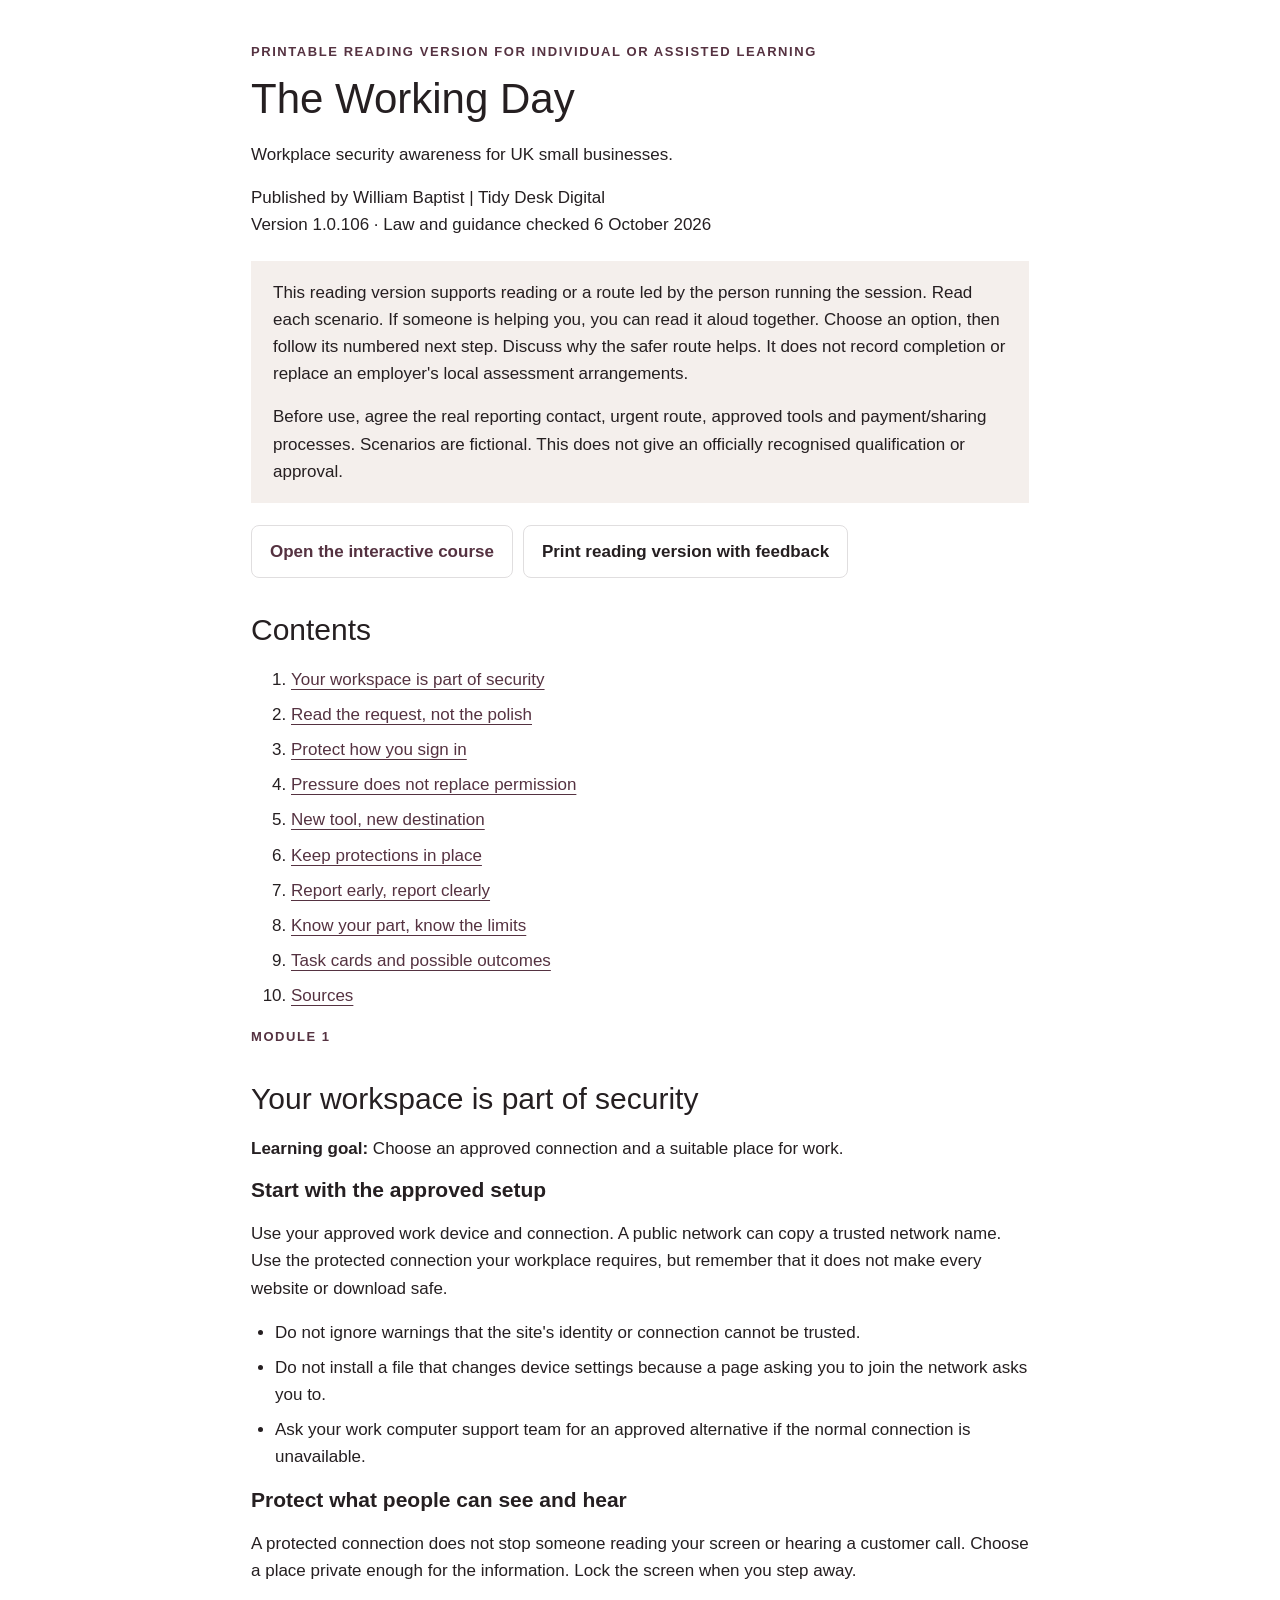
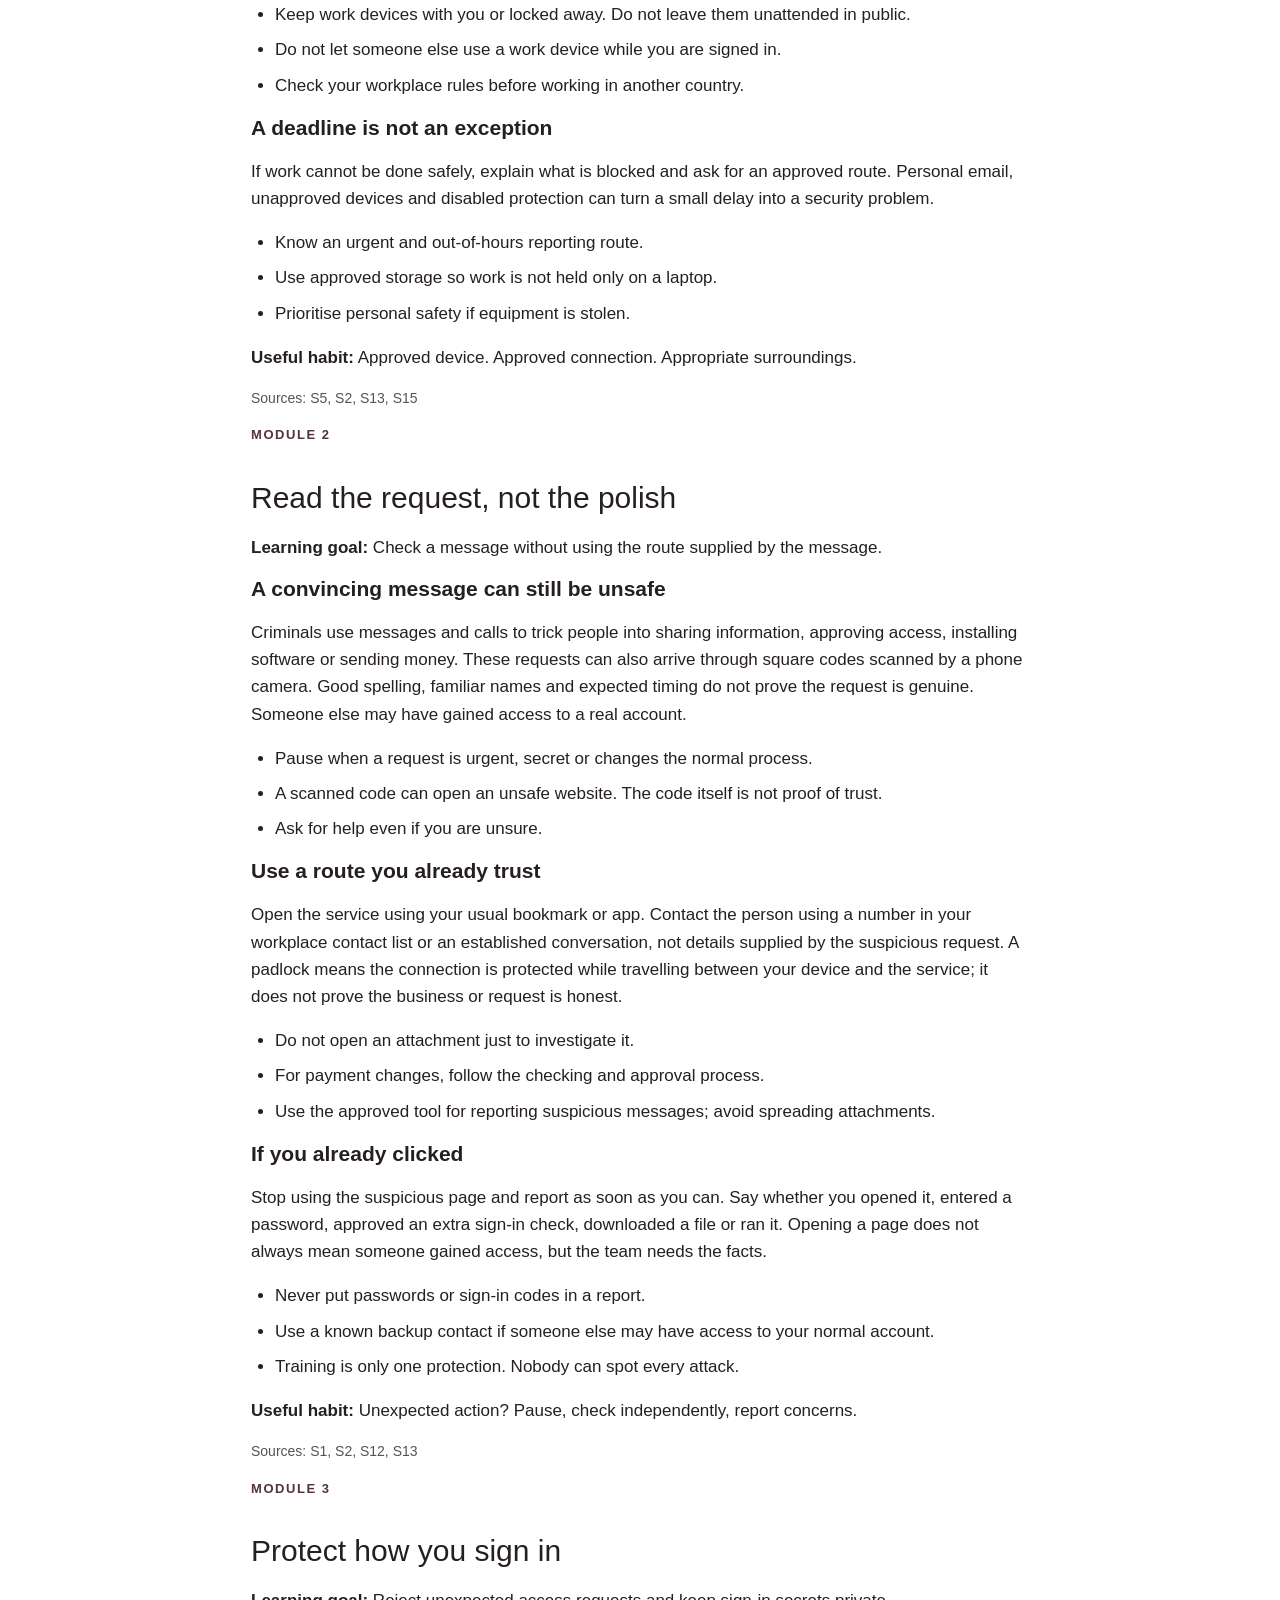
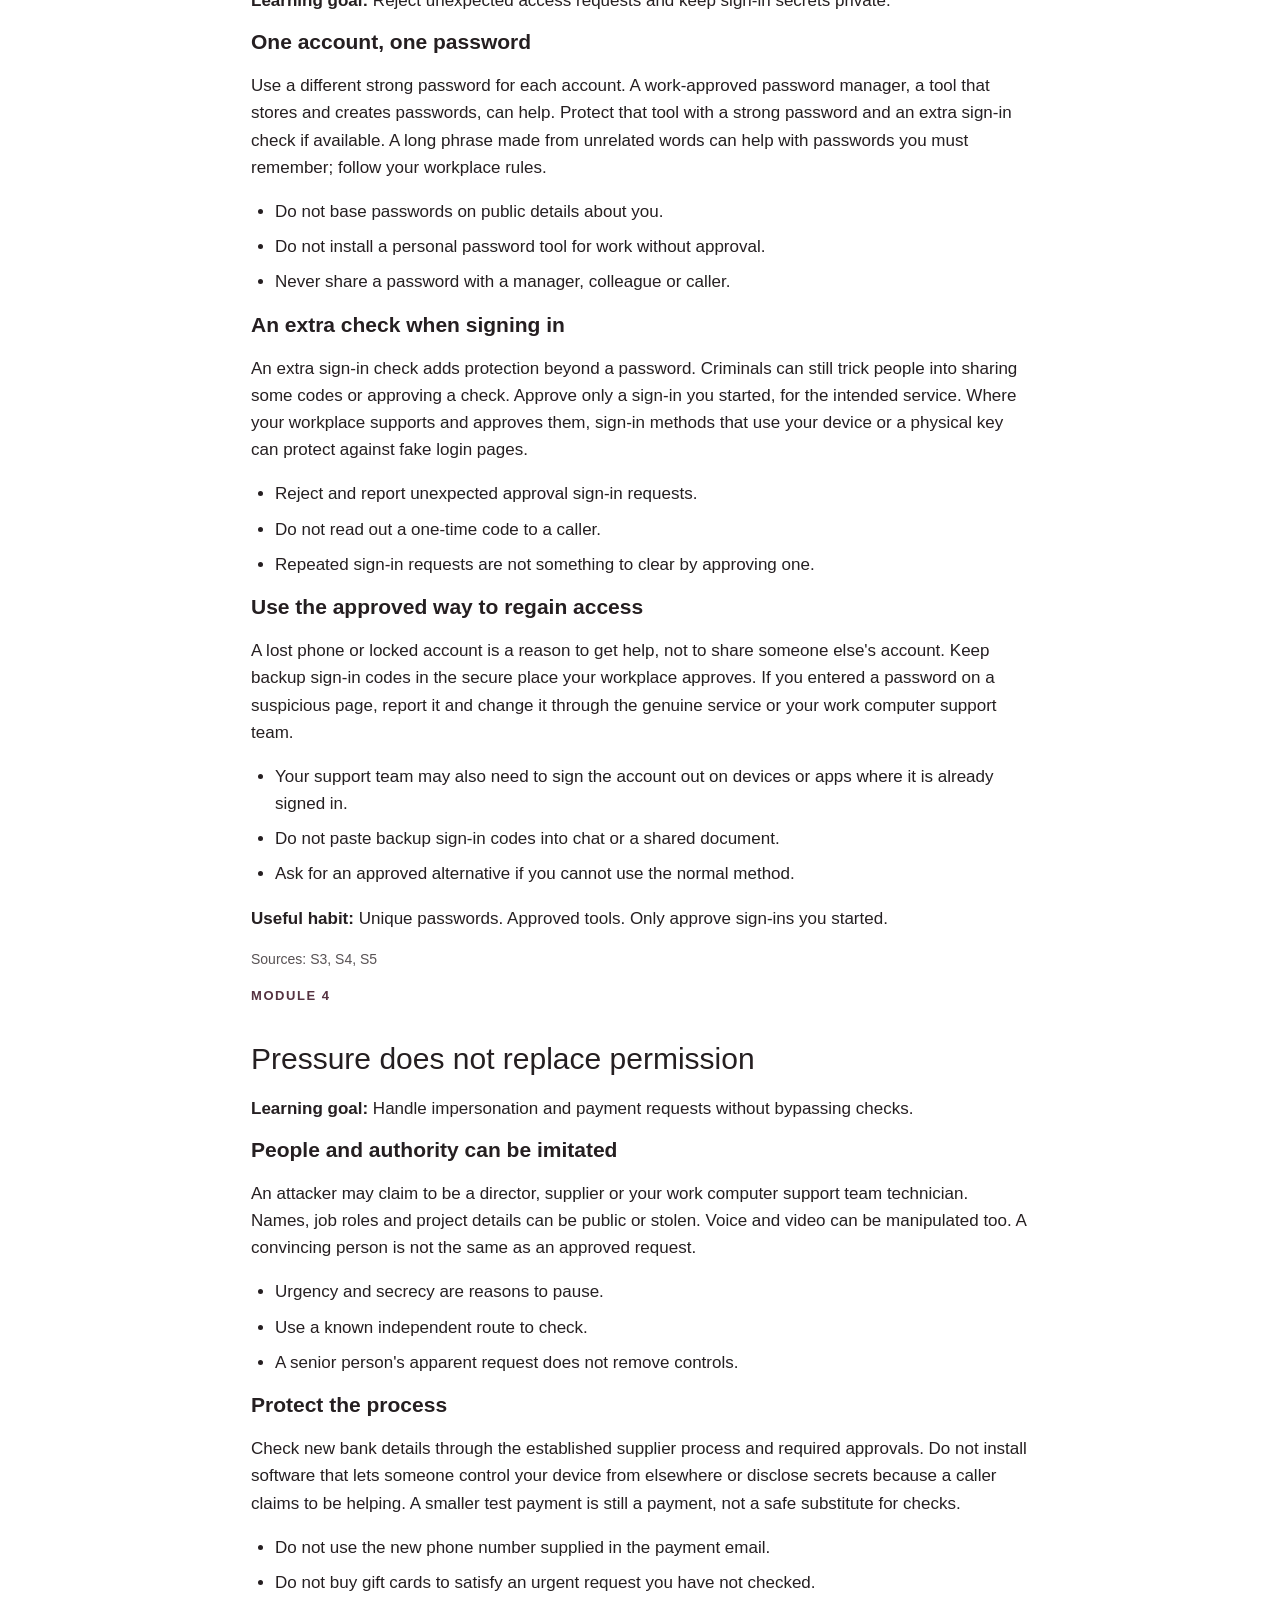
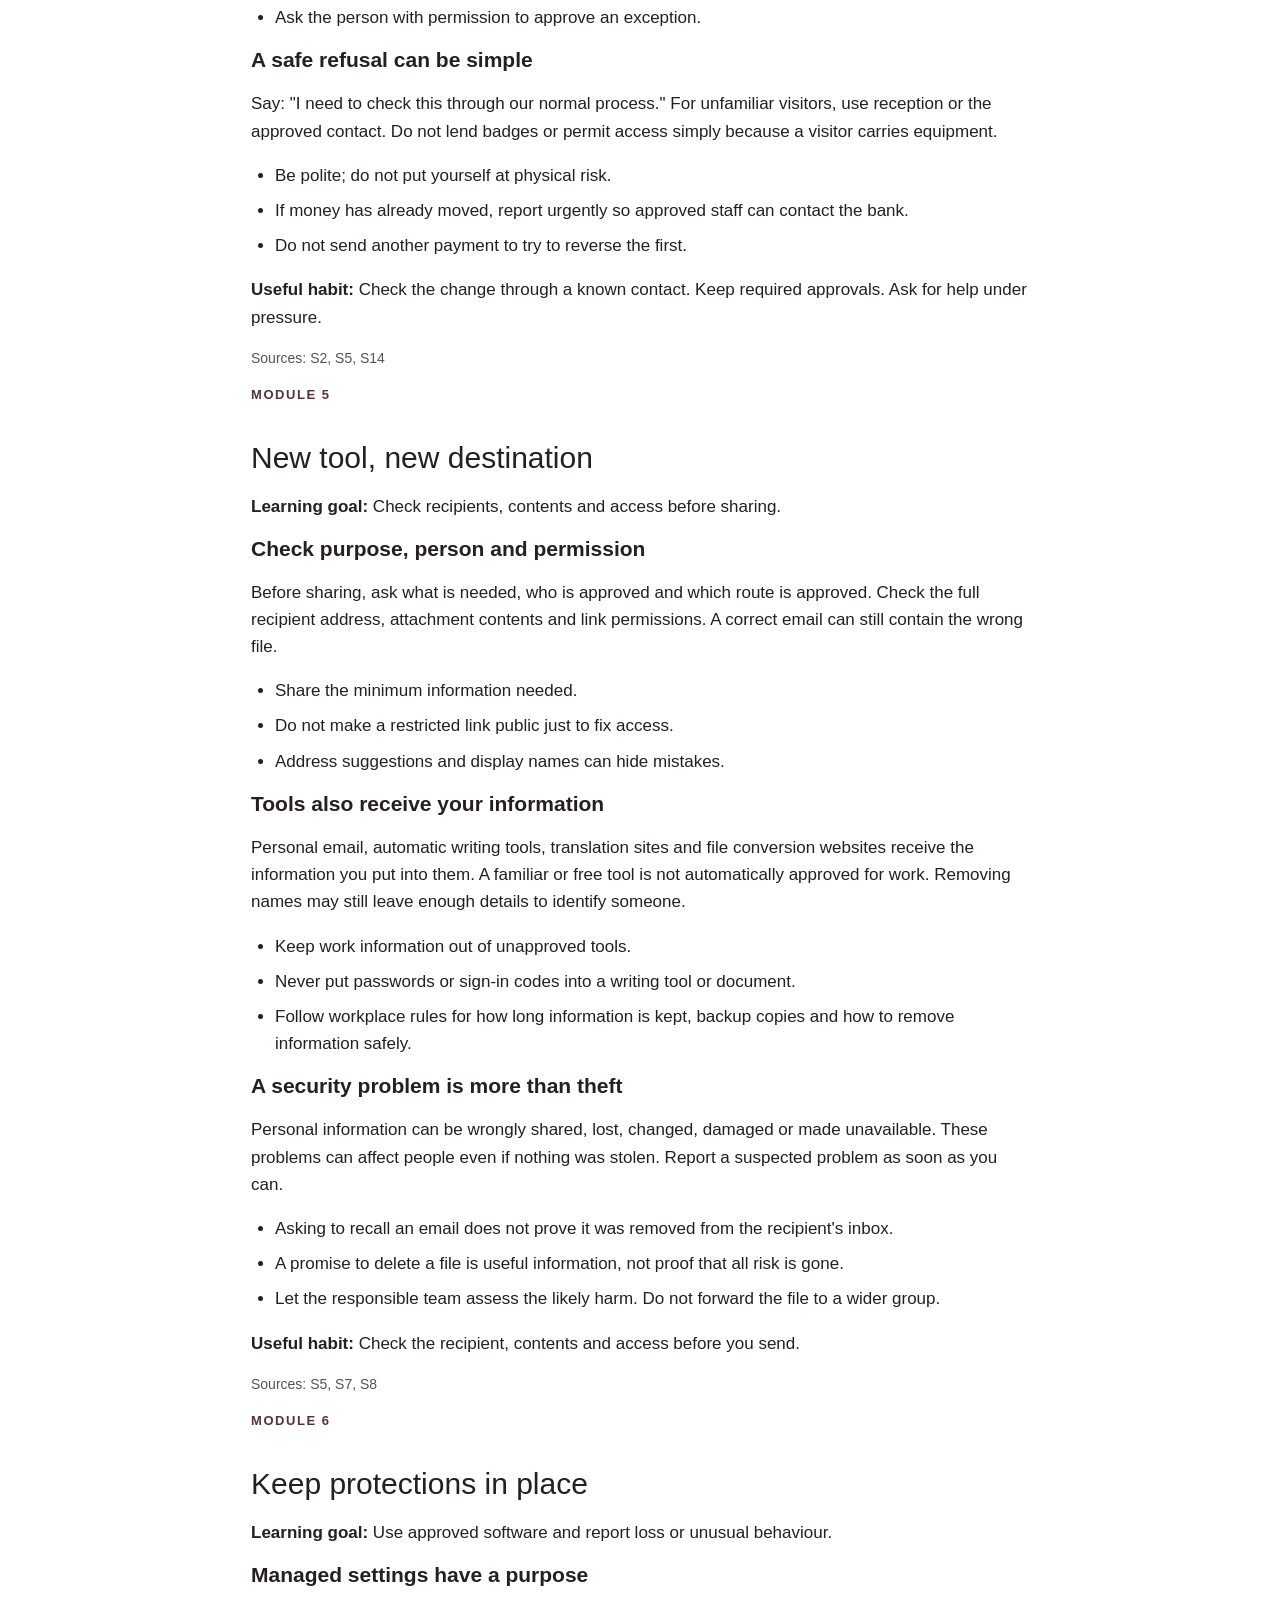
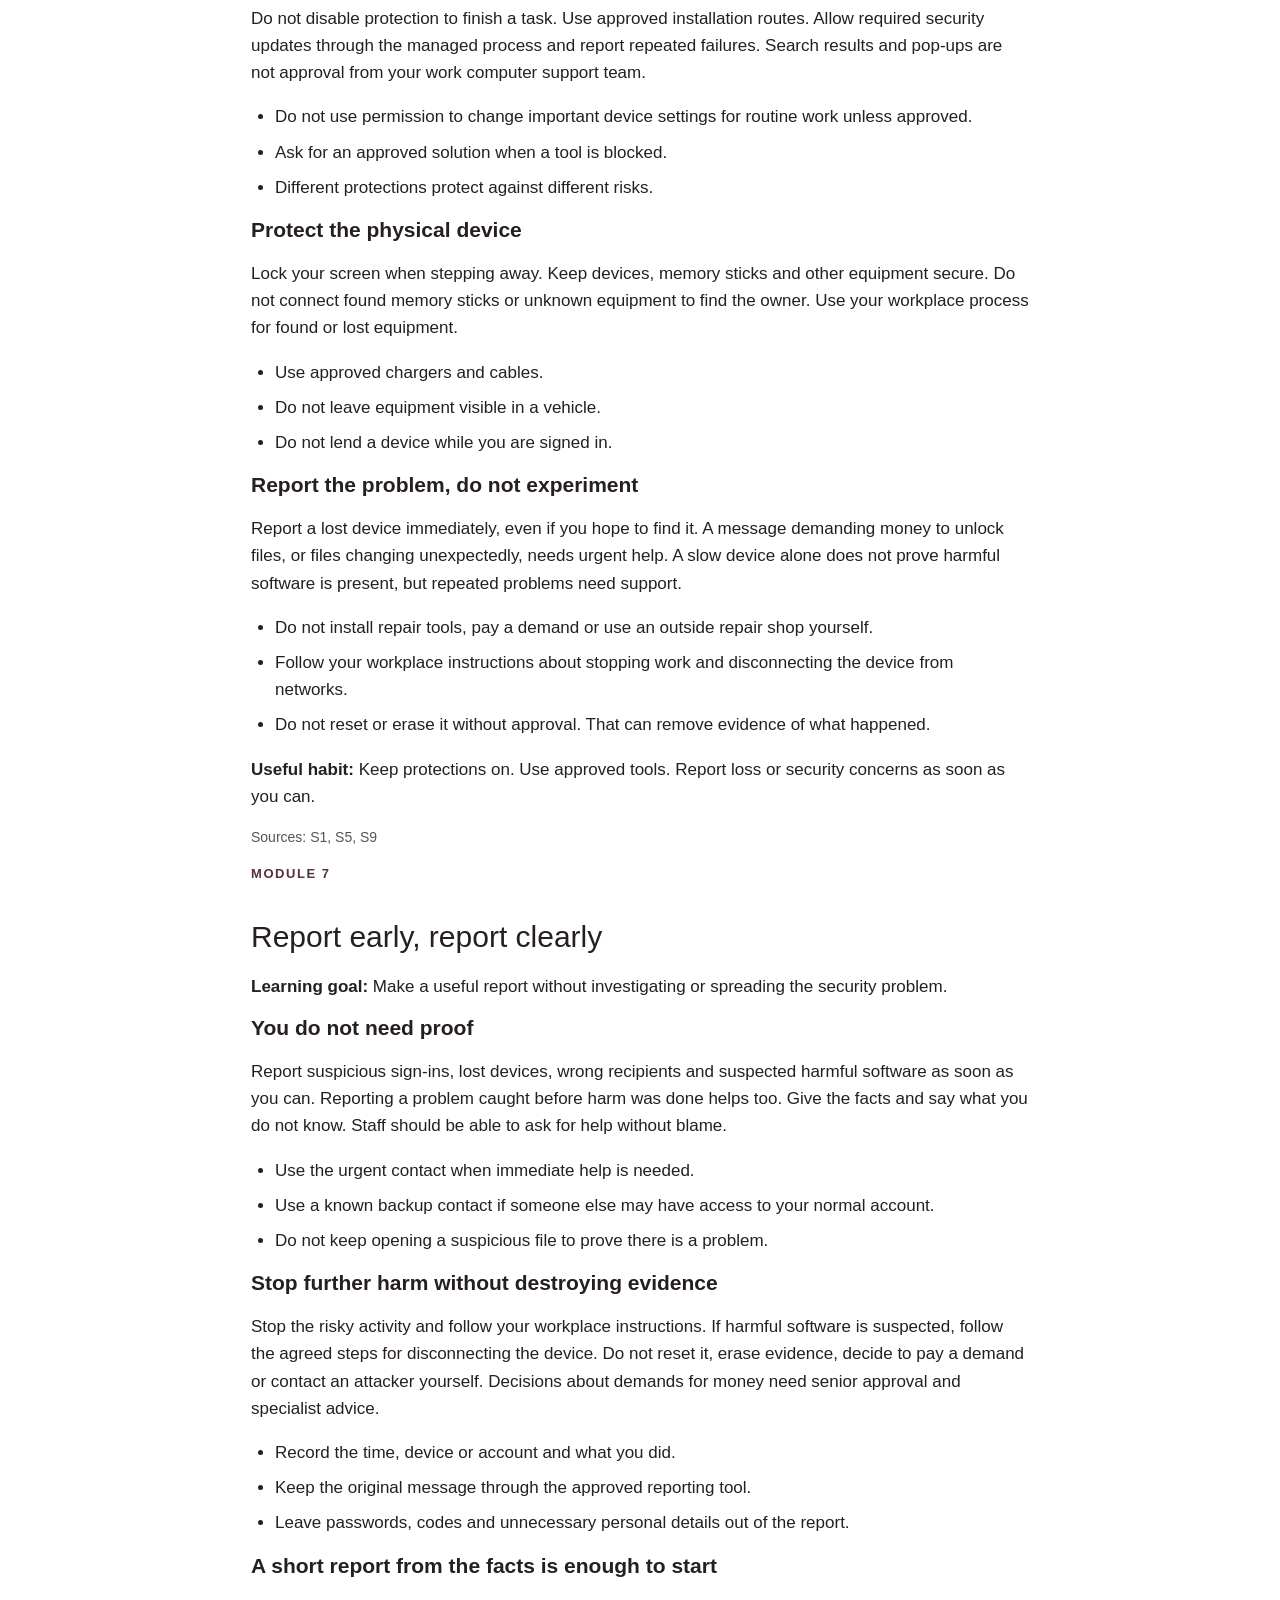
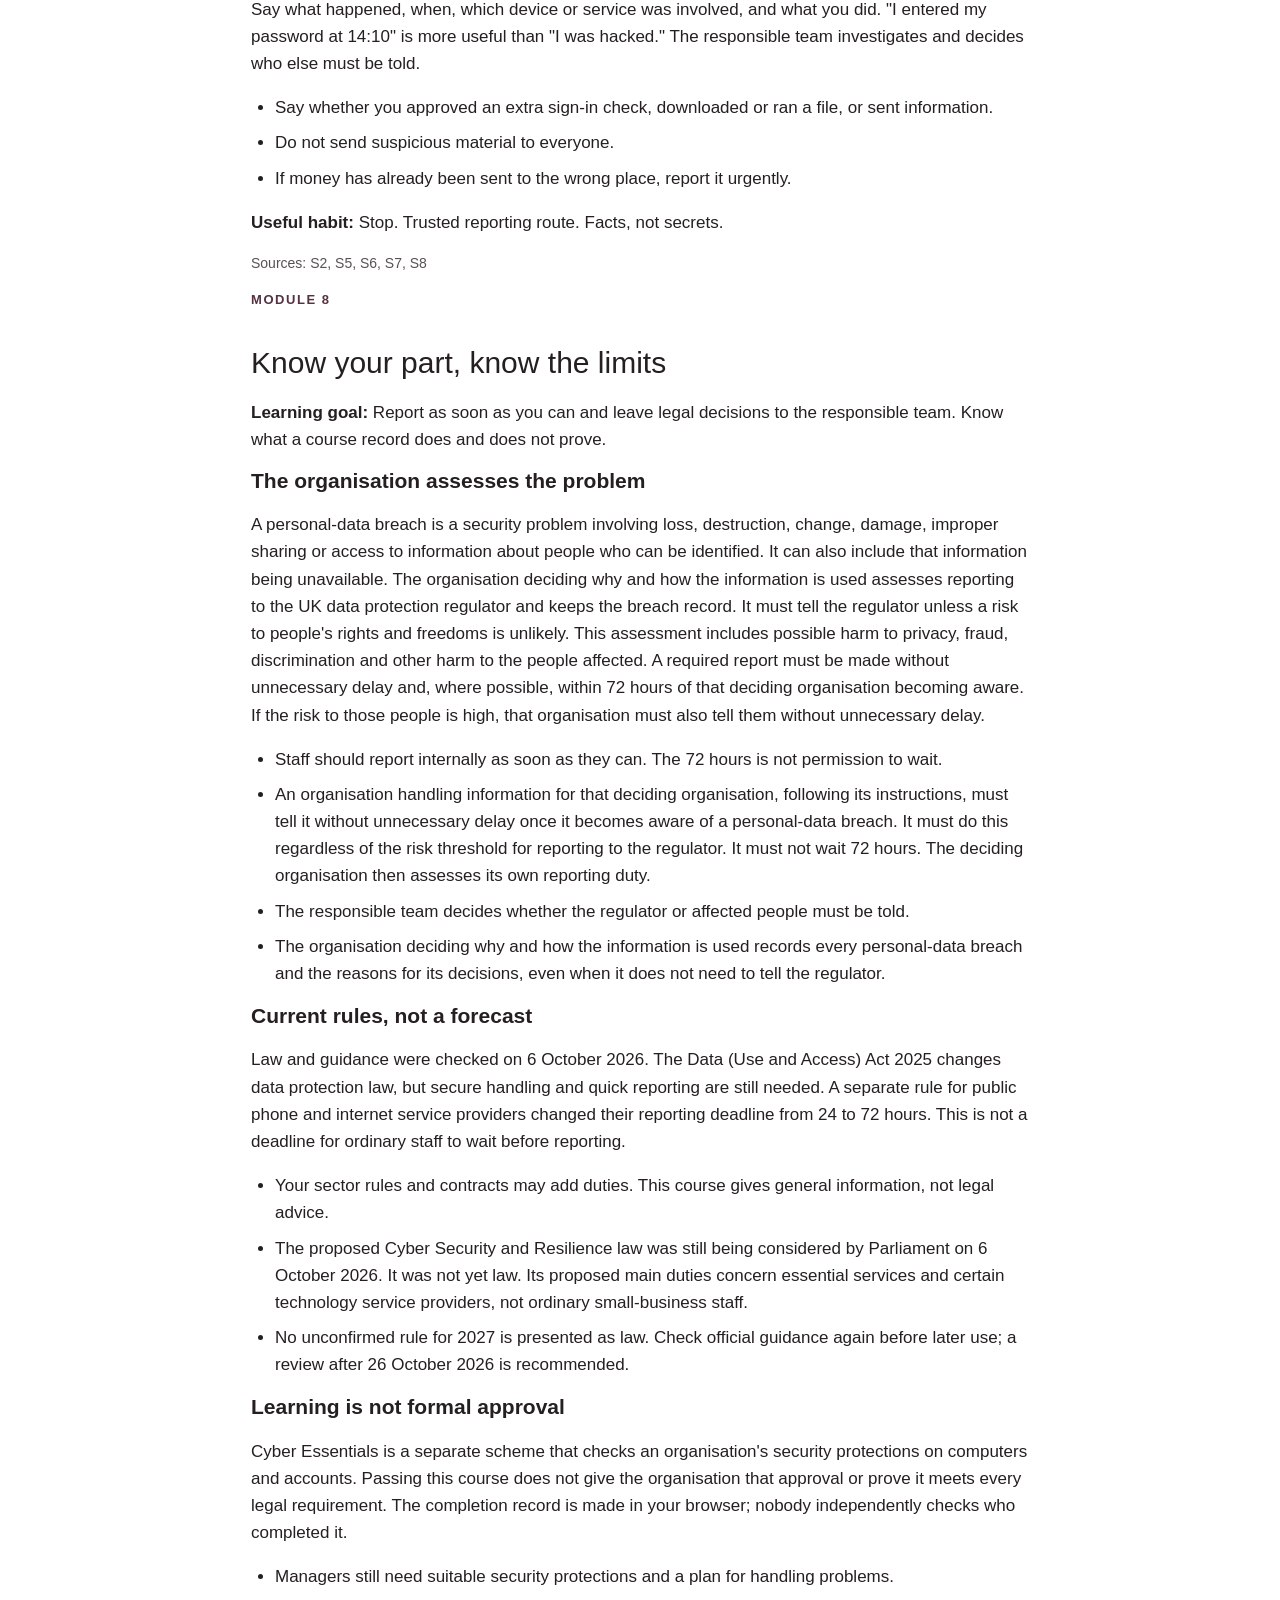
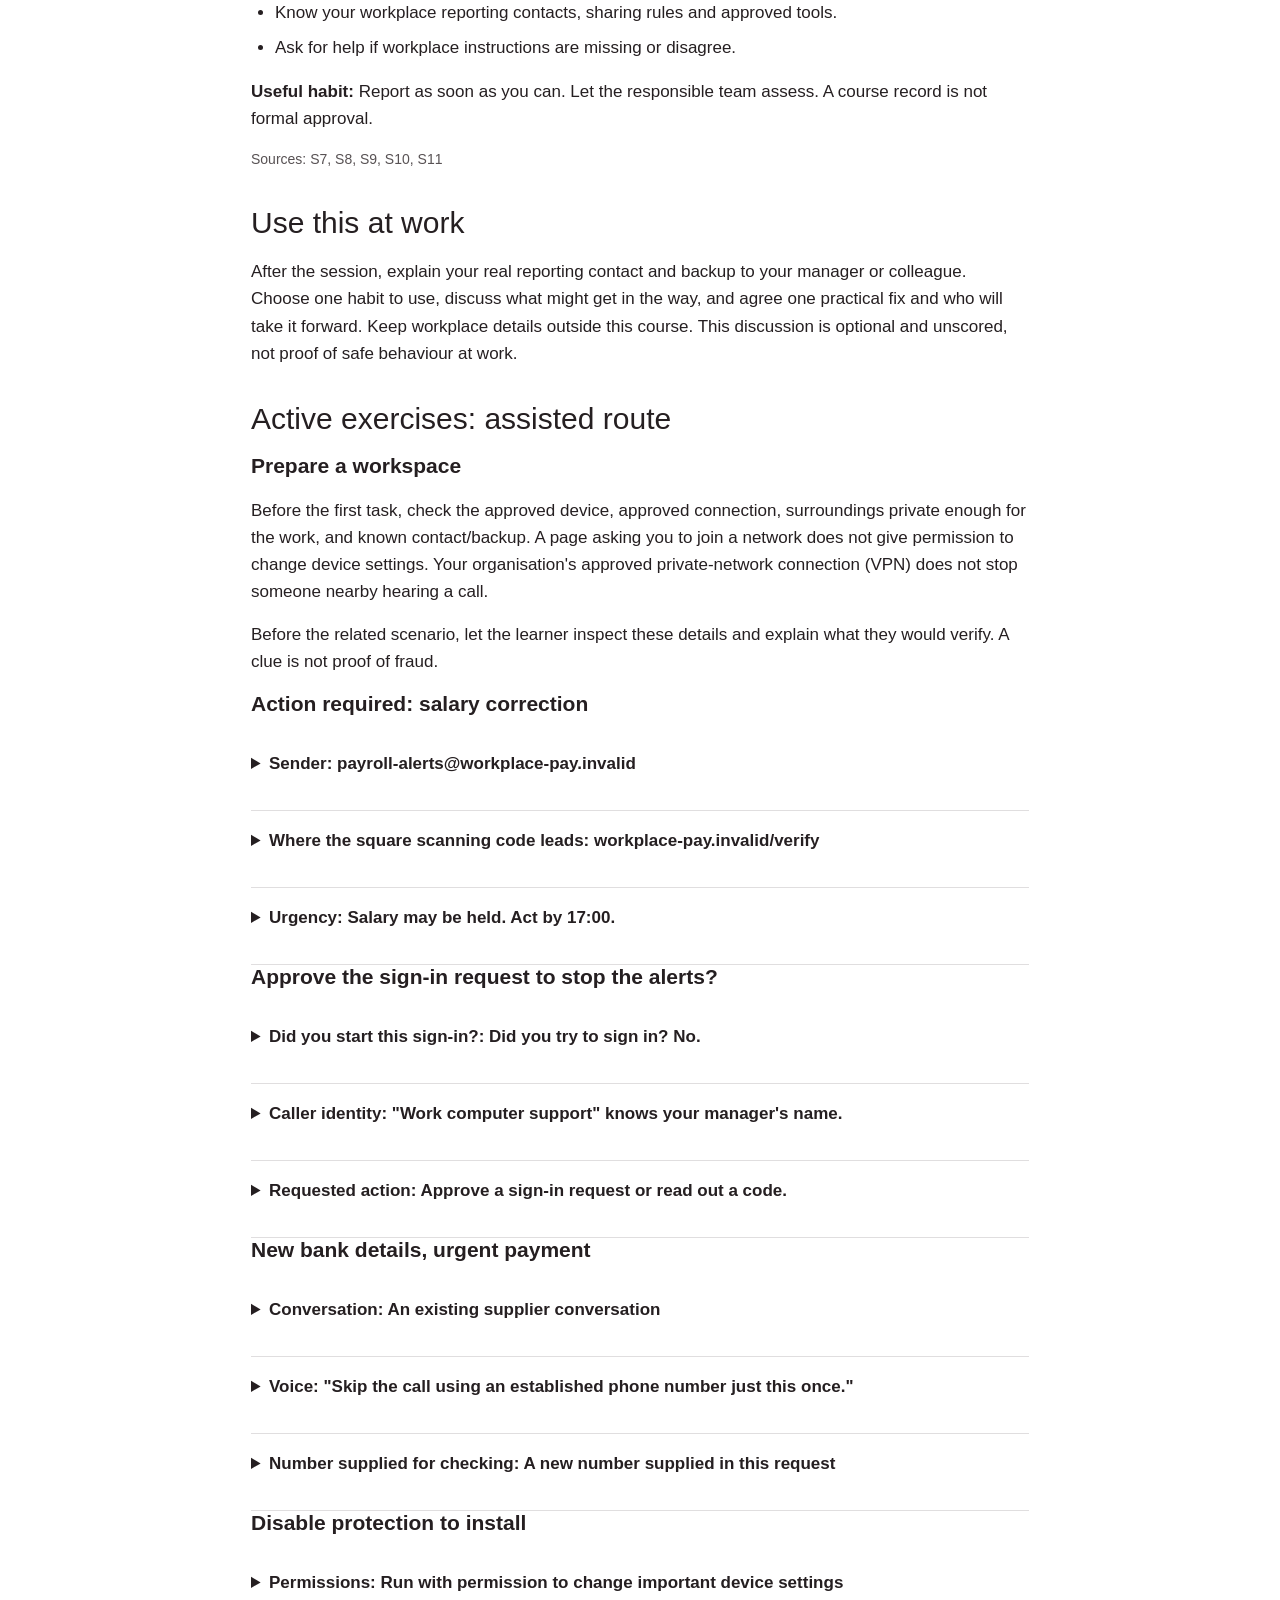
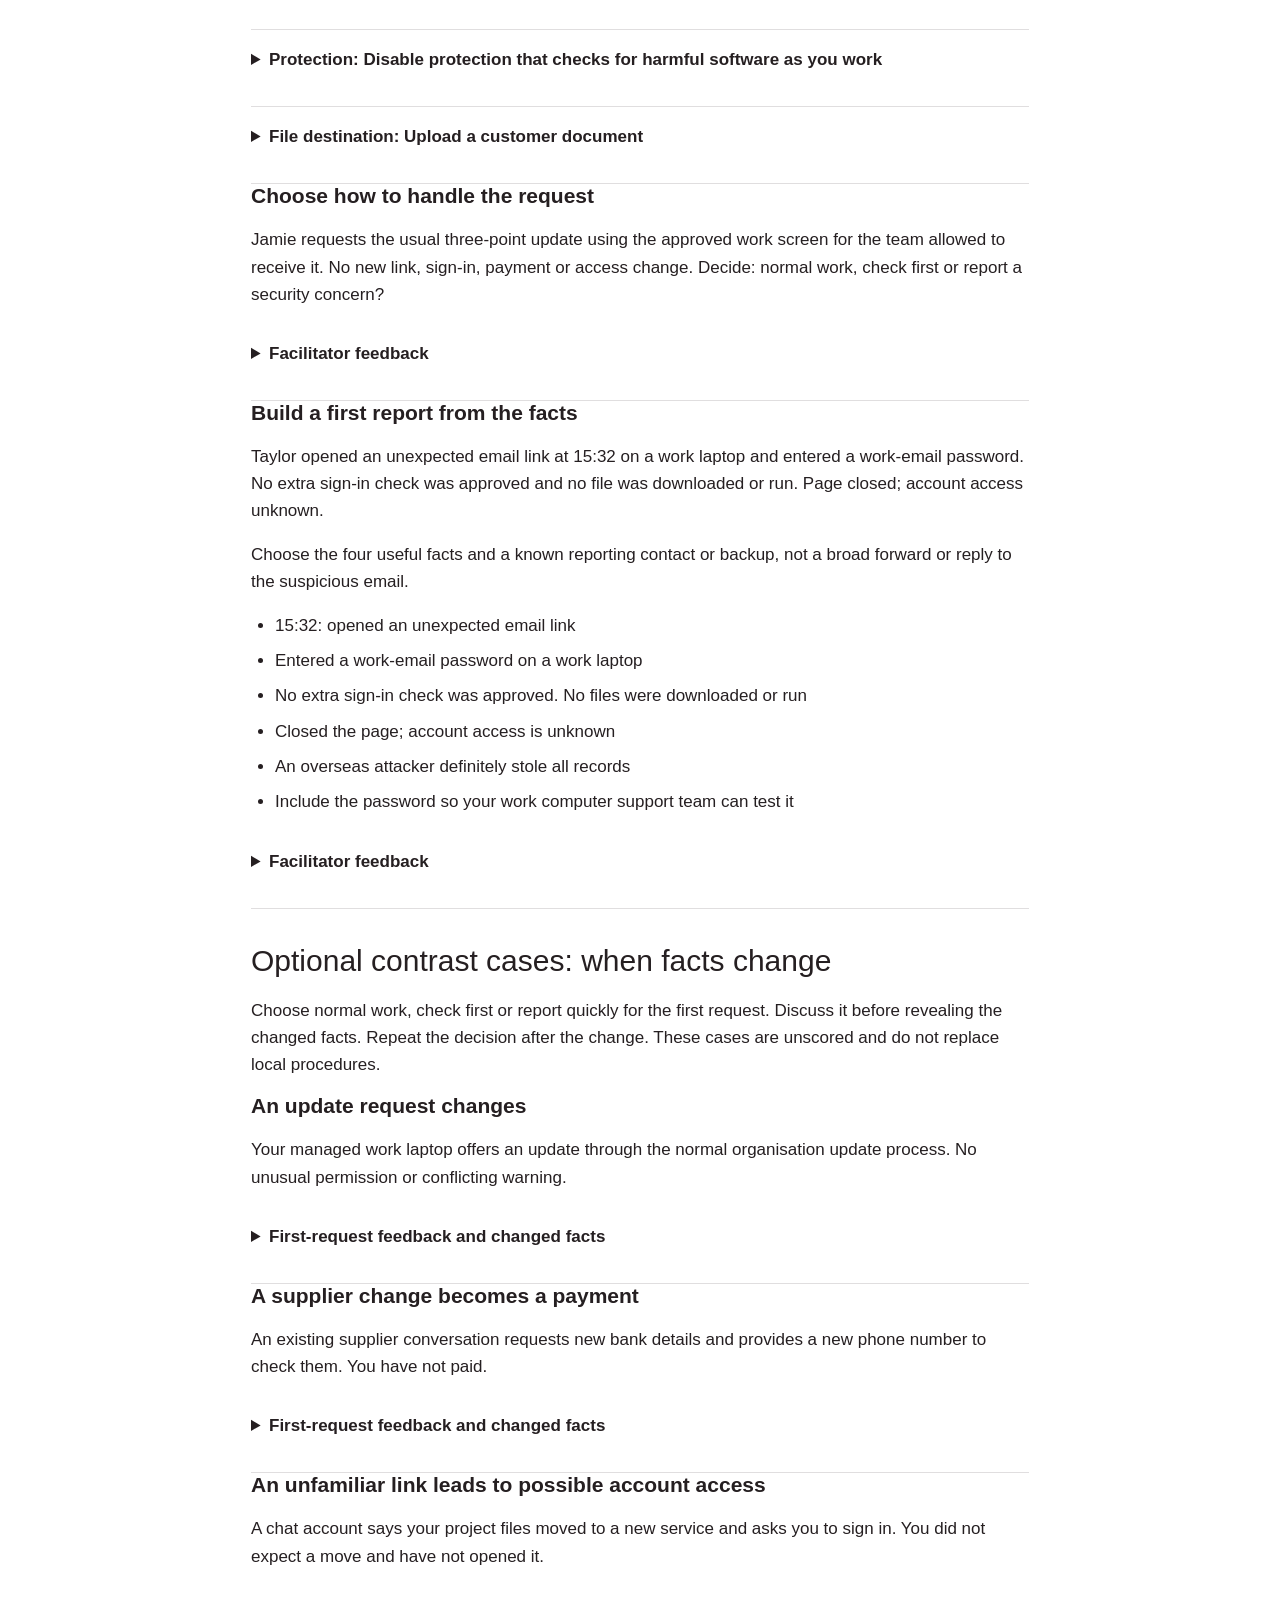
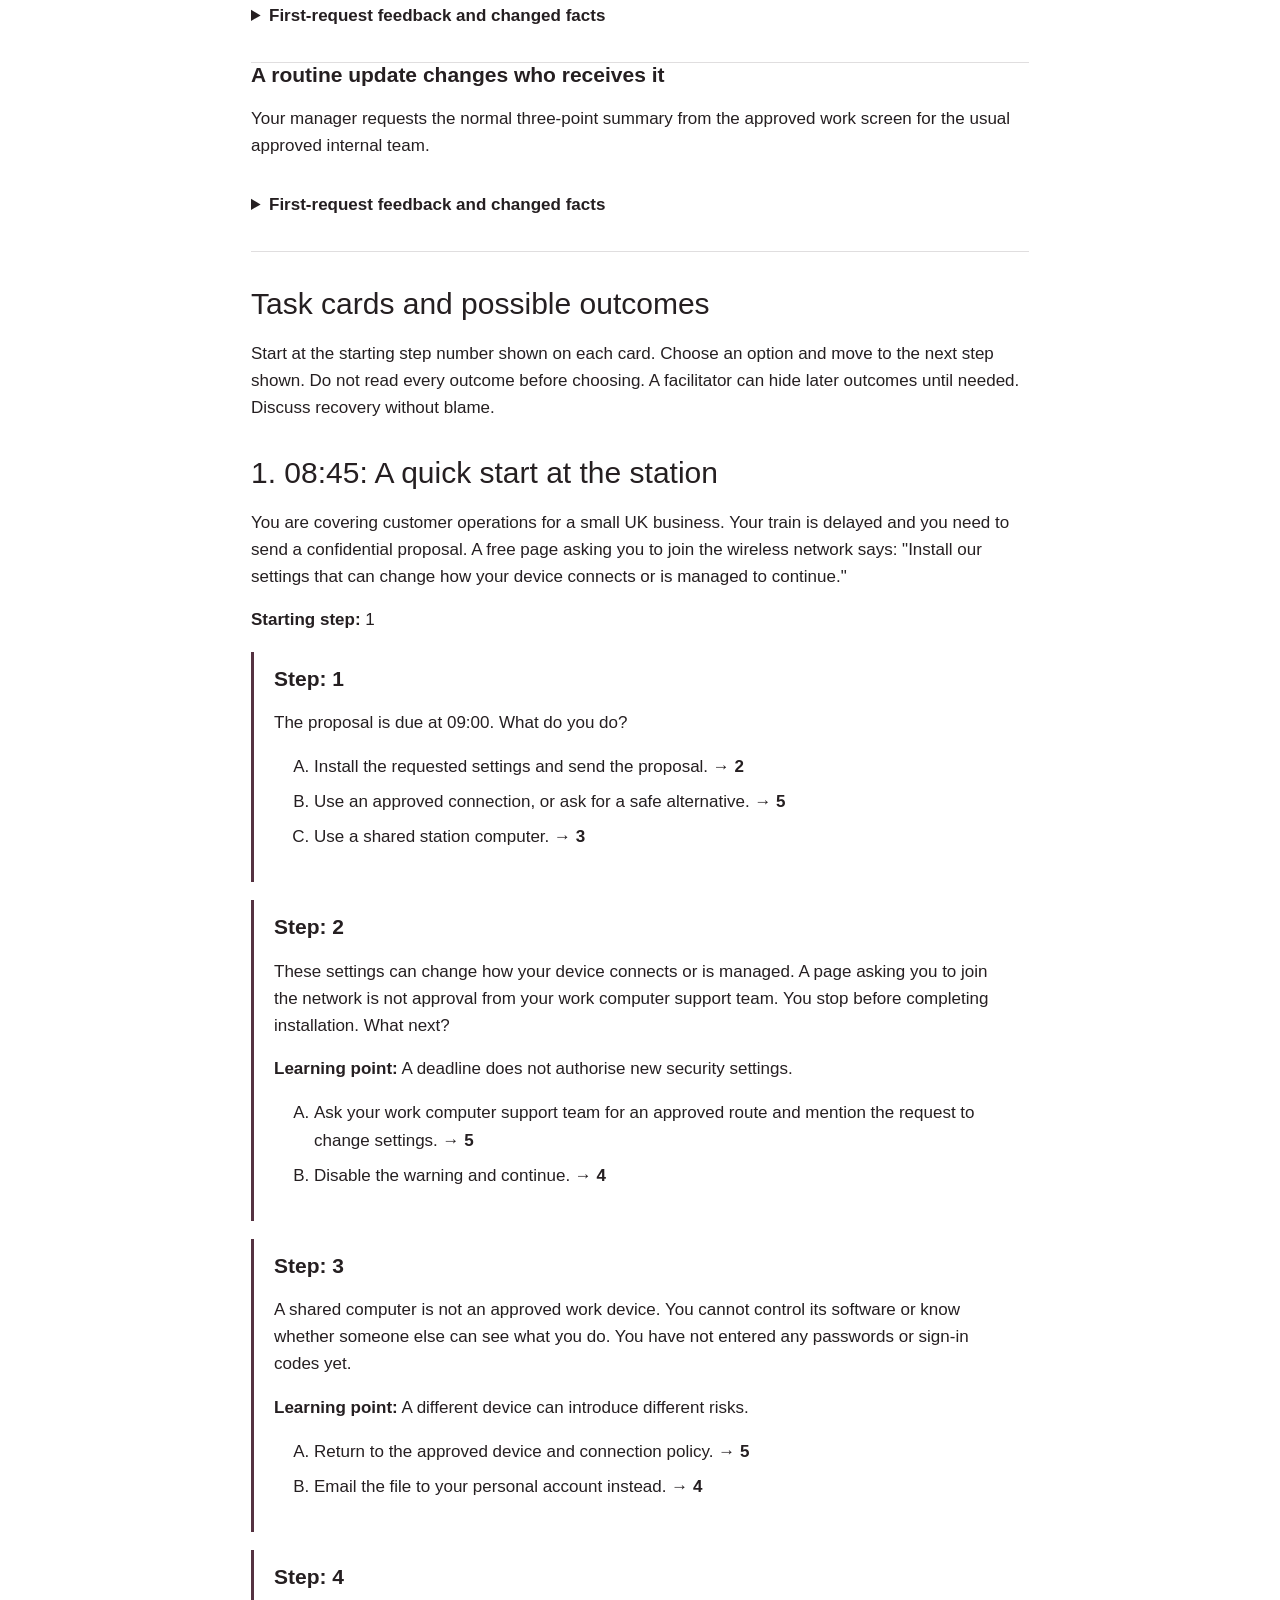
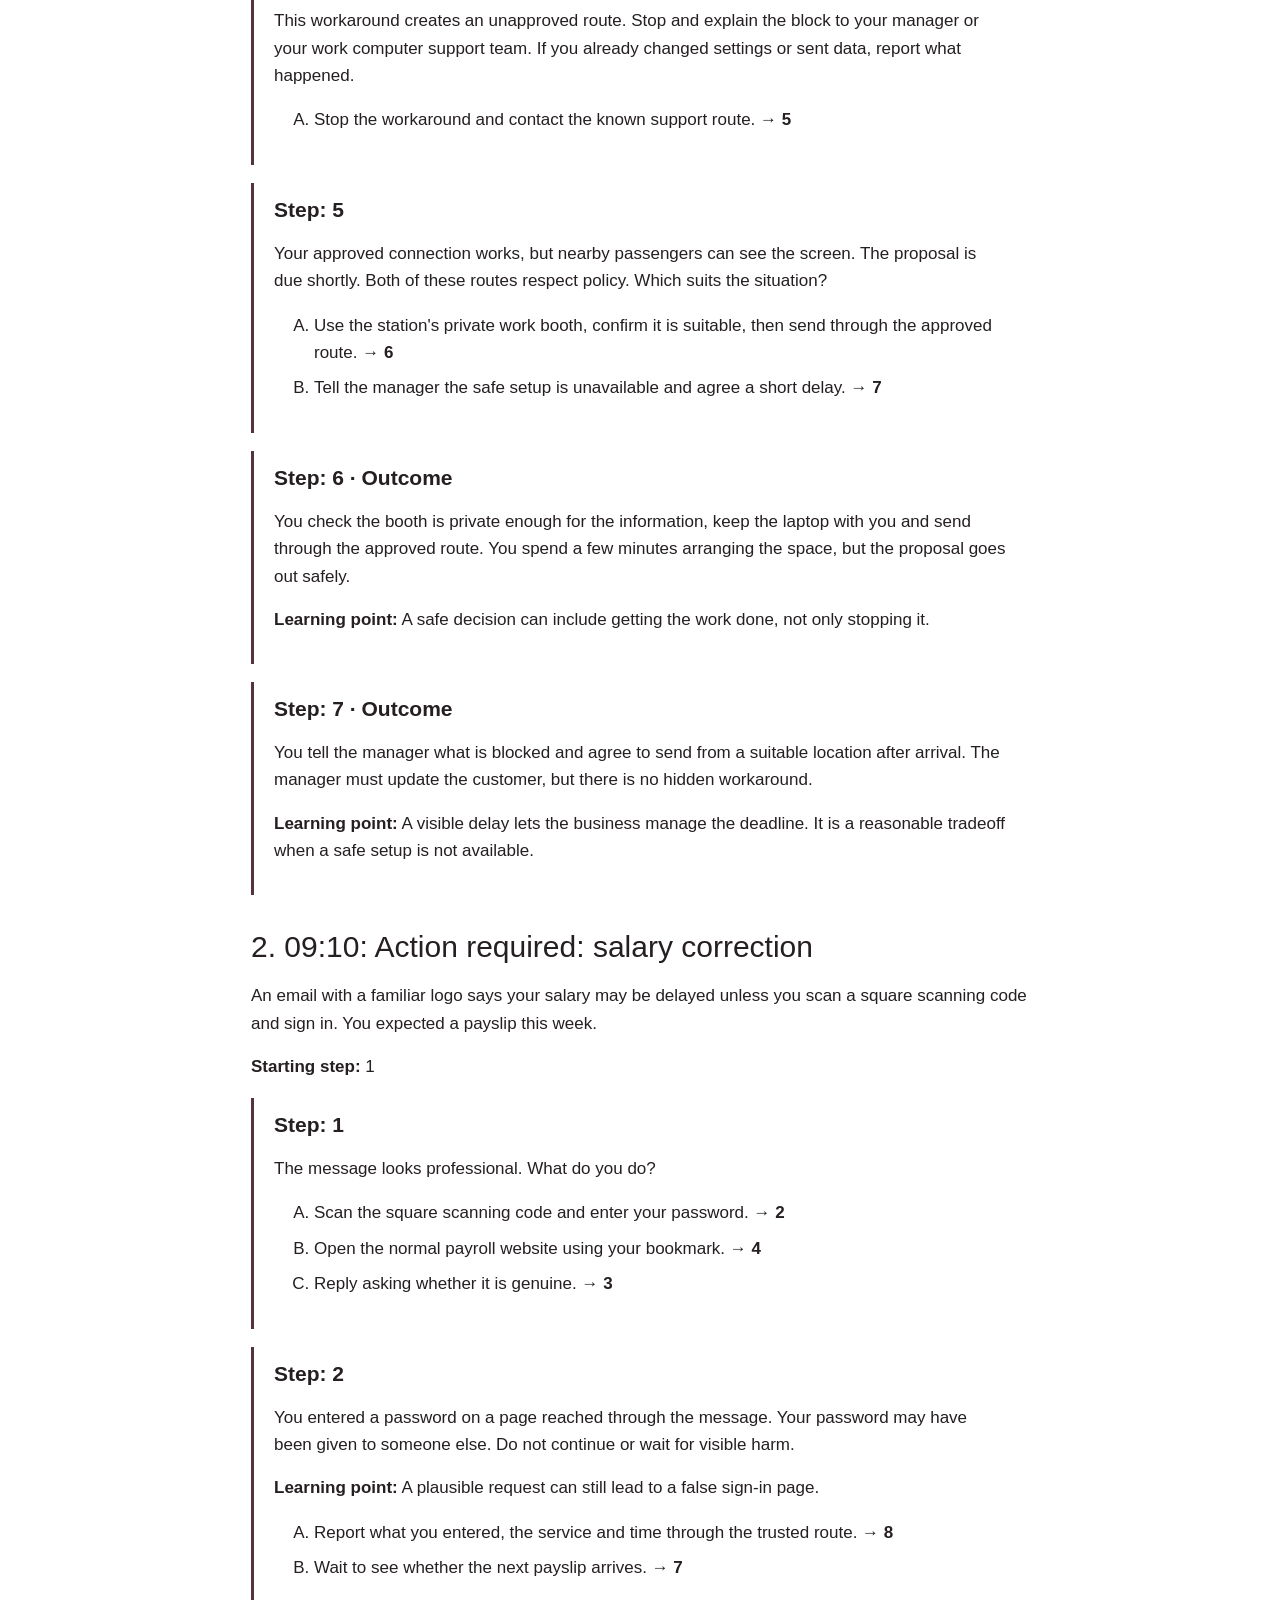
==== commit 567db620: "Release Working Day v1.0.106: existing links and report control descriptions" ====
--- a/Learning-Transcript.html
+++ b/Learning-Transcript.html
@@ -1,3 +1,3 @@
 <!doctype html><html lang="en-GB"><head><meta charset="utf-8"><meta name="viewport" content="width=device-width,initial-scale=1"><title>The Working Day: reading version</title><link rel="stylesheet" href="style.css"><style>main{max-width:850px;overflow-wrap:anywhere}.route-block{border-left:3px solid #236b59;padding:15px 20px;margin:18px 0}section{break-inside:avoid}h1{font-size:42px}h2{margin-top:35px}@media print{h1{font-size:30px}body{font-size:12px;line-height:1.45}h2{font-size:22px}h3{font-size:16px}section{break-inside:auto}.route-block{break-inside:avoid}main{max-width:none}}
 :root{--teal:#553241;--pale:#f3e9ec}h1,h2,h3{font-family:Arial,Helvetica,sans-serif;letter-spacing:0}.route-block{border-left-color:#553241}.notice{border-radius:0}@media print{h1,h2,h3,h4,.eyebrow{break-after:avoid-page;page-break-after:avoid}.reading-task-intro{break-inside:avoid-page;page-break-inside:avoid;break-after:avoid-page;page-break-after:avoid}p,li{orphans:3;widows:3}.route-block{border-left-color:#553241}}
-</style></head><body><main><p class="eyebrow">Printable reading version for individual or assisted learning</p><h1>The Working Day</h1><p>Workplace security awareness for UK small businesses.</p><p>Published by William Baptist | Tidy Desk Digital<br>Version 1.0.105 · Law and guidance checked 6 October 2026</p><div class="notice"><p>This reading version supports reading or a route led by the person running the session. Read each scenario. If someone is helping you, you can read it aloud together. Choose an option, then follow its numbered next step. Discuss why the safer route helps. It does not record completion or replace an employer's local assessment arrangements.</p><p>Before use, agree the real reporting contact, urgent route, approved tools and payment/sharing processes. Scenarios are fictional. This does not give an officially recognised qualification or approval.</p></div><div class="actions no-print"><a href="index.html" class="button">Open the interactive course</a><button onclick="window.print()">Print reading version with feedback</button></div><noscript><p class="notice no-print">Scripts are off. Open each feedback/details section you want included before using your browser print command. Closed sections may not print. The interactive course and Print button need scripts.</p></noscript><h2>Contents</h2><ol><li><a href="#remote">Your workspace is part of security</a></li><li><a href="#phishing">Read the request, not the polish</a></li><li><a href="#accounts">Protect how you sign in</a></li><li><a href="#social">Pressure does not replace permission</a></li><li><a href="#data">New tool, new destination</a></li><li><a href="#devices">Keep protections in place</a></li><li><a href="#incidents">Report early, report clearly</a></li><li><a href="#law">Know your part, know the limits</a></li><li><a href="#scenarios">Task cards and possible outcomes</a></li><li><a href="#sources">Sources</a></li></ol><article id="remote"><p class="eyebrow">Module 1</p><h2>Your workspace is part of security</h2><p><strong>Learning goal:</strong> Choose an approved connection and a suitable place for work.</p><section><h3>Start with the approved setup</h3><p>Use your approved work device and connection. A public network can copy a trusted network name. Use the protected connection your workplace requires, but remember that it does not make every website or download safe.</p><ul><li>Do not ignore warnings that the site&#39;s identity or connection cannot be trusted.</li><li>Do not install a file that changes device settings because a page asking you to join the network asks you to.</li><li>Ask your work computer support team for an approved alternative if the normal connection is unavailable.</li></ul></section><section><h3>Protect what people can see and hear</h3><p>A protected connection does not stop someone reading your screen or hearing a customer call. Choose a place private enough for the information. Lock the screen when you step away.</p><ul><li>Keep work devices with you or locked away. Do not leave them unattended in public.</li><li>Do not let someone else use a work device while you are signed in.</li><li>Check your workplace rules before working in another country.</li></ul></section><section><h3>A deadline is not an exception</h3><p>If work cannot be done safely, explain what is blocked and ask for an approved route. Personal email, unapproved devices and disabled protection can turn a small delay into a security problem.</p><ul><li>Know an urgent and out-of-hours reporting route.</li><li>Use approved storage so work is not held only on a laptop.</li><li>Prioritise personal safety if equipment is stolen.</li></ul></section><p><strong>Useful habit:</strong> Approved device. Approved connection. Appropriate surroundings.</p><p class="hint">Sources: S5, S2, S13, S15</p></article><article id="phishing"><p class="eyebrow">Module 2</p><h2>Read the request, not the polish</h2><p><strong>Learning goal:</strong> Check a message without using the route supplied by the message.</p><section><h3>A convincing message can still be unsafe</h3><p>Criminals use messages and calls to trick people into sharing information, approving access, installing software or sending money. These requests can also arrive through square codes scanned by a phone camera. Good spelling, familiar names and expected timing do not prove the request is genuine. Someone else may have gained access to a real account.</p><ul><li>Pause when a request is urgent, secret or changes the normal process.</li><li>A scanned code can open an unsafe website. The code itself is not proof of trust.</li><li>Ask for help even if you are unsure.</li></ul></section><section><h3>Use a route you already trust</h3><p>Open the service using your usual bookmark or app. Contact the person using a number in your workplace contact list or an established conversation, not details supplied by the suspicious request. A padlock means the connection is protected while travelling between your device and the service; it does not prove the business or request is honest.</p><ul><li>Do not open an attachment just to investigate it.</li><li>For payment changes, follow the checking and approval process.</li><li>Use the approved tool for reporting suspicious messages; avoid spreading attachments.</li></ul></section><section><h3>If you already clicked</h3><p>Stop using the suspicious page and report as soon as you can. Say whether you opened it, entered a password, approved an extra sign-in check, downloaded a file or ran it. Opening a page does not always mean someone gained access, but the team needs the facts.</p><ul><li>Never put passwords or sign-in codes in a report.</li><li>Use a known backup contact if someone else may have access to your normal account.</li><li>Training is only one protection. Nobody can spot every attack.</li></ul></section><p><strong>Useful habit:</strong> Unexpected action? Pause, check independently, report concerns.</p><p class="hint">Sources: S1, S2, S12, S13</p></article><article id="accounts"><p class="eyebrow">Module 3</p><h2>Protect how you sign in</h2><p><strong>Learning goal:</strong> Reject unexpected access requests and keep sign-in secrets private.</p><section><h3>One account, one password</h3><p>Use a different strong password for each account. A work-approved password manager, a tool that stores and creates passwords, can help. Protect that tool with a strong password and an extra sign-in check if available. A long phrase made from unrelated words can help with passwords you must remember; follow your workplace rules.</p><ul><li>Do not base passwords on public details about you.</li><li>Do not install a personal password tool for work without approval.</li><li>Never share a password with a manager, colleague or caller.</li></ul></section><section><h3>An extra check when signing in</h3><p>An extra sign-in check adds protection beyond a password. Criminals can still trick people into sharing some codes or approving a check. Approve only a sign-in you started, for the intended service. Where your workplace supports and approves them, sign-in methods that use your device or a physical key can protect against fake login pages.</p><ul><li>Reject and report unexpected approval sign-in requests.</li><li>Do not read out a one-time code to a caller.</li><li>Repeated sign-in requests are not something to clear by approving one.</li></ul></section><section><h3>Use the approved way to regain access</h3><p>A lost phone or locked account is a reason to get help, not to share someone else&#39;s account. Keep backup sign-in codes in the secure place your workplace approves. If you entered a password on a suspicious page, report it and change it through the genuine service or your work computer support team.</p><ul><li>Your support team may also need to sign the account out on devices or apps where it is already signed in.</li><li>Do not paste backup sign-in codes into chat or a shared document.</li><li>Ask for an approved alternative if you cannot use the normal method.</li></ul></section><p><strong>Useful habit:</strong> Unique passwords. Approved tools. Only approve sign-ins you started.</p><p class="hint">Sources: S3, S4, S5</p></article><article id="social"><p class="eyebrow">Module 4</p><h2>Pressure does not replace permission</h2><p><strong>Learning goal:</strong> Handle impersonation and payment requests without bypassing checks.</p><section><h3>People and authority can be imitated</h3><p>An attacker may claim to be a director, supplier or your work computer support team technician. Names, job roles and project details can be public or stolen. Voice and video can be manipulated too. A convincing person is not the same as an approved request.</p><ul><li>Urgency and secrecy are reasons to pause.</li><li>Use a known independent route to check.</li><li>A senior person&#39;s apparent request does not remove controls.</li></ul></section><section><h3>Protect the process</h3><p>Check new bank details through the established supplier process and required approvals. Do not install software that lets someone control your device from elsewhere or disclose secrets because a caller claims to be helping. A smaller test payment is still a payment, not a safe substitute for checks.</p><ul><li>Do not use the new phone number supplied in the payment email.</li><li>Do not buy gift cards to satisfy an urgent request you have not checked.</li><li>Ask the person with permission to approve an exception.</li></ul></section><section><h3>A safe refusal can be simple</h3><p>Say: &quot;I need to check this through our normal process.&quot; For unfamiliar visitors, use reception or the approved contact. Do not lend badges or permit access simply because a visitor carries equipment.</p><ul><li>Be polite; do not put yourself at physical risk.</li><li>If money has already moved, report urgently so approved staff can contact the bank.</li><li>Do not send another payment to try to reverse the first.</li></ul></section><p><strong>Useful habit:</strong> Check the change through a known contact. Keep required approvals. Ask for help under pressure.</p><p class="hint">Sources: S2, S5, S14</p></article><article id="data"><p class="eyebrow">Module 5</p><h2>New tool, new destination</h2><p><strong>Learning goal:</strong> Check recipients, contents and access before sharing.</p><section><h3>Check purpose, person and permission</h3><p>Before sharing, ask what is needed, who is approved and which route is approved. Check the full recipient address, attachment contents and link permissions. A correct email can still contain the wrong file.</p><ul><li>Share the minimum information needed.</li><li>Do not make a restricted link public just to fix access.</li><li>Address suggestions and display names can hide mistakes.</li></ul></section><section><h3>Tools also receive your information</h3><p>Personal email, automatic writing tools, translation sites and file conversion websites receive the information you put into them. A familiar or free tool is not automatically approved for work. Removing names may still leave enough details to identify someone.</p><ul><li>Keep work information out of unapproved tools.</li><li>Never put passwords or sign-in codes into a writing tool or document.</li><li>Follow workplace rules for how long information is kept, backup copies and how to remove information safely.</li></ul></section><section><h3>A security problem is more than theft</h3><p>Personal information can be wrongly shared, lost, changed, damaged or made unavailable. These problems can affect people even if nothing was stolen. Report a suspected problem as soon as you can.</p><ul><li>Asking to recall an email does not prove it was removed from the recipient&#39;s inbox.</li><li>A promise to delete a file is useful information, not proof that all risk is gone.</li><li>Let the responsible team assess the likely harm. Do not forward the file to a wider group.</li></ul></section><p><strong>Useful habit:</strong> Check the recipient, contents and access before you send.</p><p class="hint">Sources: S5, S7, S8</p></article><article id="devices"><p class="eyebrow">Module 6</p><h2>Keep protections in place</h2><p><strong>Learning goal:</strong> Use approved software and report loss or unusual behaviour.</p><section><h3>Managed settings have a purpose</h3><p>Do not disable protection to finish a task. Use approved installation routes. Allow required security updates through the managed process and report repeated failures. Search results and pop-ups are not approval from your work computer support team.</p><ul><li>Do not use permission to change important device settings for routine work unless approved.</li><li>Ask for an approved solution when a tool is blocked.</li><li>Different protections protect against different risks.</li></ul></section><section><h3>Protect the physical device</h3><p>Lock your screen when stepping away. Keep devices, memory sticks and other equipment secure. Do not connect found memory sticks or unknown equipment to find the owner. Use your workplace process for found or lost equipment.</p><ul><li>Use approved chargers and cables.</li><li>Do not leave equipment visible in a vehicle.</li><li>Do not lend a device while you are signed in.</li></ul></section><section><h3>Report the problem, do not experiment</h3><p>Report a lost device immediately, even if you hope to find it. A message demanding money to unlock files, or files changing unexpectedly, needs urgent help. A slow device alone does not prove harmful software is present, but repeated problems need support.</p><ul><li>Do not install repair tools, pay a demand or use an outside repair shop yourself.</li><li>Follow your workplace instructions about stopping work and disconnecting the device from networks.</li><li>Do not reset or erase it without approval. That can remove evidence of what happened.</li></ul></section><p><strong>Useful habit:</strong> Keep protections on. Use approved tools. Report loss or security concerns as soon as you can.</p><p class="hint">Sources: S1, S5, S9</p></article><article id="incidents"><p class="eyebrow">Module 7</p><h2>Report early, report clearly</h2><p><strong>Learning goal:</strong> Make a useful report without investigating or spreading the security problem.</p><section><h3>You do not need proof</h3><p>Report suspicious sign-ins, lost devices, wrong recipients and suspected harmful software as soon as you can. Reporting a problem caught before harm was done helps too. Give the facts and say what you do not know. Staff should be able to ask for help without blame.</p><ul><li>Use the urgent contact when immediate help is needed.</li><li>Use a known backup contact if someone else may have access to your normal account.</li><li>Do not keep opening a suspicious file to prove there is a problem.</li></ul></section><section><h3>Stop further harm without destroying evidence</h3><p>Stop the risky activity and follow your workplace instructions. If harmful software is suspected, follow the agreed steps for disconnecting the device. Do not reset it, erase evidence, decide to pay a demand or contact an attacker yourself. Decisions about demands for money need senior approval and specialist advice.</p><ul><li>Record the time, device or account and what you did.</li><li>Keep the original message through the approved reporting tool.</li><li>Leave passwords, codes and unnecessary personal details out of the report.</li></ul></section><section><h3>A short report from the facts is enough to start</h3><p>Say what happened, when, which device or service was involved, and what you did. &quot;I entered my password at 14:10&quot; is more useful than &quot;I was hacked.&quot; The responsible team investigates and decides who else must be told.</p><ul><li>Say whether you approved an extra sign-in check, downloaded or ran a file, or sent information.</li><li>Do not send suspicious material to everyone.</li><li>If money has already been sent to the wrong place, report it urgently.</li></ul></section><p><strong>Useful habit:</strong> Stop. Trusted reporting route. Facts, not secrets.</p><p class="hint">Sources: S2, S5, S6, S7, S8</p></article><article id="law"><p class="eyebrow">Module 8</p><h2>Know your part, know the limits</h2><p><strong>Learning goal:</strong> Report as soon as you can and leave legal decisions to the responsible team. Know what a course record does and does not prove.</p><section><h3>The organisation assesses the problem</h3><p>A personal-data breach is a security problem involving loss, destruction, change, damage, improper sharing or access to information about people who can be identified. It can also include that information being unavailable. The organisation deciding why and how the information is used assesses reporting to the UK data protection regulator and keeps the breach record. It must tell the regulator unless a risk to people&#39;s rights and freedoms is unlikely. This assessment includes possible harm to privacy, fraud, discrimination and other harm to the people affected. A required report must be made without unnecessary delay and, where possible, within 72 hours of that deciding organisation becoming aware. If the risk to those people is high, that organisation must also tell them without unnecessary delay.</p><ul><li>Staff should report internally as soon as they can. The 72 hours is not permission to wait.</li><li>An organisation handling information for that deciding organisation, following its instructions, must tell it without unnecessary delay once it becomes aware of a personal-data breach. It must do this regardless of the risk threshold for reporting to the regulator. It must not wait 72 hours. The deciding organisation then assesses its own reporting duty.</li><li>The responsible team decides whether the regulator or affected people must be told.</li><li>The organisation deciding why and how the information is used records every personal-data breach and the reasons for its decisions, even when it does not need to tell the regulator.</li></ul></section><section><h3>Current rules, not a forecast</h3><p>Law and guidance were checked on 6 October 2026. The Data (Use and Access) Act 2025 changes data protection law, but secure handling and quick reporting are still needed. A separate rule for public phone and internet service providers changed their reporting deadline from 24 to 72 hours. This is not a deadline for ordinary staff to wait before reporting.</p><ul><li>Your sector rules and contracts may add duties. This course gives general information, not legal advice.</li><li>The proposed Cyber Security and Resilience law was still being considered by Parliament on 6 October 2026. It was not yet law. Its proposed main duties concern essential services and certain technology service providers, not ordinary small-business staff.</li><li>No unconfirmed rule for 2027 is presented as law. Check official guidance again before later use; a review after 26 October 2026 is recommended.</li></ul></section><section><h3>Learning is not formal approval</h3><p>Cyber Essentials is a separate scheme that checks an organisation&#39;s security protections on computers and accounts. Passing this course does not give the organisation that approval or prove it meets every legal requirement. The completion record is made in your browser; nobody independently checks who completed it.</p><ul><li>Managers still need suitable security protections and a plan for handling problems.</li><li>Know your workplace reporting contacts, sharing rules and approved tools.</li><li>Ask for help if workplace instructions are missing or disagree.</li></ul></section><p><strong>Useful habit:</strong> Report as soon as you can. Let the responsible team assess. A course record is not formal approval.</p><p class="hint">Sources: S7, S8, S9, S10, S11</p></article><h2>Use this at work</h2><p>After the session, explain your real reporting contact and backup to your manager or colleague. Choose one habit to use, discuss what might get in the way, and agree one practical fix and who will take it forward. Keep workplace details outside this course. This discussion is optional and unscored, not proof of safe behaviour at work.</p><h2>Active exercises: assisted route</h2><section><h3>Prepare a workspace</h3><p>Before the first task, check the approved device, approved connection, surroundings private enough for the work, and known contact/backup. A page asking you to join a network does not give permission to change device settings. Your organisation's approved private-network connection (VPN) does not stop someone nearby hearing a call.</p></section><p>Before the related scenario, let the learner inspect these details and explain what they would verify. A clue is not proof of fraud.</p><section><h3>Action required: salary correction</h3><details><summary>Sender: payroll-alerts@workplace-pay.invalid</summary><p>The display name says Payroll Team. This address alone cannot prove who sent it. Compare with a known route, not the logo.</p></details><details><summary>Where the square scanning code leads: workplace-pay.invalid/verify</summary><p>This is not your known payroll bookmark. A square scanning code hides the destination until inspected; open the genuine website yourself.</p></details><details><summary>Urgency: Salary may be held. Act by 17:00.</summary><p>Urgency can be legitimate, but is not permission to skip an independent check.</p></details></section><section><h3>Approve the sign-in request to stop the alerts?</h3><details><summary>Did you start this sign-in?: Did you try to sign in? No.</summary><p>Reject a sign-in request you did not start. If you already approved one, report it as soon as you can.</p></details><details><summary>Caller identity: &quot;Work computer support&quot; knows your manager&#39;s name.</summary><p>A name is not proof of identity. Use the known work computer support number, not one supplied by the caller.</p></details><details><summary>Requested action: Approve a sign-in request or read out a code.</summary><p>Both can enable sign-in. Do not share codes or approve unexpected requests.</p></details></section><section><h3>New bank details, urgent payment</h3><details><summary>Conversation: An existing supplier conversation</summary><p>An existing account may be accessed or controlled without permission. A familiar conversation does not check new bank details.</p></details><details><summary>Voice: &quot;Skip the call using an established phone number just this once.&quot;</summary><p>A convincing voice can be imitated. Follow the established checking and approval process.</p></details><details><summary>Number supplied for checking: A new number supplied in this request</summary><p>Calling the sender&#39;s own number is not checking through a separate, trusted contact. Use your established contact.</p></details></section><section><h3>Disable protection to install</h3><details><summary>Permissions: Run with permission to change important device settings</summary><p>This gives software wider control. Ask for an approved tool, not a security workaround.</p></details><details><summary>Protection: Disable protection that checks for harmful software as you work</summary><p>Stop. A converter request is not permission to disable protection.</p></details><details><summary>File destination: Upload a customer document</summary><p>A new service is a new place receiving work information. Check approval before sending work information.</p></details></section><section><h3>Choose how to handle the request</h3><p>Jamie requests the usual three-point update using the approved work screen for the team allowed to receive it. No new link, sign-in, payment or access change. Decide: normal work, check first or report a security concern?</p><details><summary>Facilitator feedback</summary><p>Normal work fits these facts. Watch for later changes, such as a new automatic writing tool.</p></details></section><section><h3>Build a first report from the facts</h3><p>Taylor opened an unexpected email link at 15:32 on a work laptop and entered a work-email password. No extra sign-in check was approved and no file was downloaded or run. Page closed; account access unknown.</p><p>Choose the four useful facts and a known reporting contact or backup, not a broad forward or reply to the suspicious email.</p><ul><li>15:32: opened an unexpected email link</li><li>Entered a work-email password on a work laptop</li><li>No extra sign-in check was approved. No files were downloaded or run</li><li>Closed the page; account access is unknown</li><li>An overseas attacker definitely stole all records</li><li>Include the password so your work computer support team can test it</li></ul><details><summary>Facilitator feedback</summary><p>The first four items are observed facts. Leave guesses and passwords out. No real report is sent.</p></details></section><h2>Optional contrast cases: when facts change</h2><p>Choose normal work, check first or report quickly for the first request. Discuss it before revealing the changed facts. Repeat the decision after the change. These cases are unscored and do not replace local procedures.</p><section><h3>An update request changes</h3><p>Your managed work laptop offers an update through the normal organisation update process. No unusual permission or conflicting warning.</p><details><summary>First-request feedback and changed facts</summary><p>Use the approved update process. Ordinary approved work does not need to be reported as a security concern only because it is online.</p><p><strong>Changed facts:</strong> Now a browser pop-up asks you to install new settings that change how the device connects or is managed from an unfamiliar website. You have not installed it.</p><details><summary>Changed-facts feedback</summary><p>The website and requested access changed. Stop this pop-up and use the known work computer support team route or approved update process. Do not install those settings.</p></details></details></section><section><h3>A supplier change becomes a payment</h3><p>An existing supplier conversation requests new bank details and provides a new phone number to check them. You have not paid.</p><details><summary>First-request feedback and changed facts</summary><p>Use the established supplier contact and required approvals. Use a trusted contact you already have, not a number supplied by this request.</p><p><strong>Changed facts:</strong> A colleague now says the payment has already been sent to those new details without the established check.</p><details><summary>Changed-facts feedback</summary><p>Report urgently through the known reporting or payment concern route. Authorised staff may need to contact the bank. Do not send another payment; recovering the money is not guaranteed.</p></details></details></section><section><h3>An unfamiliar link leads to possible account access</h3><p>A chat account says your project files moved to a new service and asks you to sign in. You did not expect a move and have not opened it.</p><details><summary>First-request feedback and changed facts</summary><p>Check through the usual project service or established independent contact, not the supplied link. A familiar account can be accessed or controlled without permission.</p><p><strong>Changed facts:</strong> You now learn a colleague entered their work password through that link and approved an unexpected sign-in request.</p><details><summary>Changed-facts feedback</summary><p>Report the actions and time as soon as you can through a trusted route. The team responsible for handling the concern directs restoring safe account access and signing the account out on devices or apps where it is already signed in. Never include the password or codes.</p></details></details></section><section><h3>A routine update changes who receives it</h3><p>Your manager requests the normal three-point summary from the approved work screen for the usual approved internal team.</p><details><summary>First-request feedback and changed facts</summary><p>Use the normal approved work screen and group of people. Stay alert if the task changes.</p><p><strong>Changed facts:</strong> The next message asks you to upload the customer spreadsheet to a new free website that generates text or summaries automatically to make the summary. Approval for that tool or sharing information is not known.</p><details><summary>Changed-facts feedback</summary><p>A new tool receives the work information. Check approval for the tool and information first, or use the approved manual route. A routine request did not authorise this change.</p></details></details></section><h2 id="scenarios">Task cards and possible outcomes</h2><p>Start at the starting step number shown on each card. Choose an option and move to the next step shown. Do not read every outcome before choosing. A facilitator can hide later outcomes until needed. Discuss recovery without blame.</p><article><div class="reading-task-intro"><h2>1. 08:45: A quick start at the station</h2><p>You are covering customer operations for a small UK business. Your train is delayed and you need to send a confidential proposal. A free page asking you to join the wireless network says: &quot;Install our settings that can change how your device connects or is managed to continue.&quot;</p><p><strong>Starting step:</strong> 1</p></div><section class="route-block"><h3>Step: 1</h3><p>The proposal is due at 09:00. What do you do?</p><ol type="A"><li>Install the requested settings and send the proposal. <strong>→ 2</strong></li><li>Use an approved connection, or ask for a safe alternative. <strong>→ 5</strong></li><li>Use a shared station computer. <strong>→ 3</strong></li></ol></section><section class="route-block"><h3>Step: 2</h3><p>These settings can change how your device connects or is managed. A page asking you to join the network is not approval from your work computer support team. You stop before completing installation. What next?</p><p><strong>Learning point:</strong> A deadline does not authorise new security settings.</p><ol type="A"><li>Ask your work computer support team for an approved route and mention the request to change settings. <strong>→ 5</strong></li><li>Disable the warning and continue. <strong>→ 4</strong></li></ol></section><section class="route-block"><h3>Step: 3</h3><p>A shared computer is not an approved work device. You cannot control its software or know whether someone else can see what you do. You have not entered any passwords or sign-in codes yet.</p><p><strong>Learning point:</strong> A different device can introduce different risks.</p><ol type="A"><li>Return to the approved device and connection policy. <strong>→ 5</strong></li><li>Email the file to your personal account instead. <strong>→ 4</strong></li></ol></section><section class="route-block"><h3>Step: 4</h3><p>This workaround creates an unapproved route. Stop and explain the block to your manager or your work computer support team. If you already changed settings or sent data, report what happened.</p><ol type="A"><li>Stop the workaround and contact the known support route. <strong>→ 5</strong></li></ol></section><section class="route-block"><h3>Step: 5</h3><p>Your approved connection works, but nearby passengers can see the screen. The proposal is due shortly. Both of these routes respect policy. Which suits the situation?</p><ol type="A"><li>Use the station&#39;s private work booth, confirm it is suitable, then send through the approved route. <strong>→ 6</strong></li><li>Tell the manager the safe setup is unavailable and agree a short delay. <strong>→ 7</strong></li></ol></section><section class="route-block"><h3>Step: 6 · Outcome</h3><p>You check the booth is private enough for the information, keep the laptop with you and send through the approved route. You spend a few minutes arranging the space, but the proposal goes out safely.</p><p><strong>Learning point:</strong> A safe decision can include getting the work done, not only stopping it.</p></section><section class="route-block"><h3>Step: 7 · Outcome</h3><p>You tell the manager what is blocked and agree to send from a suitable location after arrival. The manager must update the customer, but there is no hidden workaround.</p><p><strong>Learning point:</strong> A visible delay lets the business manage the deadline. It is a reasonable tradeoff when a safe setup is not available.</p></section></article><article><div class="reading-task-intro"><h2>2. 09:10: Action required: salary correction</h2><p>An email with a familiar logo says your salary may be delayed unless you scan a square scanning code and sign in. You expected a payslip this week.</p><p><strong>Starting step:</strong> 1</p></div><section class="route-block"><h3>Step: 1</h3><p>The message looks professional. What do you do?</p><ol type="A"><li>Scan the square scanning code and enter your password. <strong>→ 2</strong></li><li>Open the normal payroll website using your bookmark. <strong>→ 4</strong></li><li>Reply asking whether it is genuine. <strong>→ 3</strong></li></ol></section><section class="route-block"><h3>Step: 2</h3><p>You entered a password on a page reached through the message. Your password may have been given to someone else. Do not continue or wait for visible harm.</p><p><strong>Learning point:</strong> A plausible request can still lead to a false sign-in page.</p><ol type="A"><li>Report what you entered, the service and time through the trusted route. <strong>→ 8</strong></li><li>Wait to see whether the next payslip arrives. <strong>→ 7</strong></li></ol></section><section class="route-block"><h3>Step: 3</h3><p>The reply goes to the same source that sent the request. A reassuring answer would not independently check it.</p><ol type="A"><li>Use the genuine payroll website or directory contact instead. <strong>→ 4</strong></li></ol></section><section class="route-block"><h3>Step: 4</h3><p>There is no correction request on the genuine website. The email says your staff/payroll team is too busy for calls.</p><ol type="A"><li>Contact your staff/payroll team using the staff directory and report the message. <strong>→ 9</strong></li><li>Use the urgent phone number in the email. <strong>→ 5</strong></li><li>Delete it without reporting. <strong>→ 6</strong></li></ol></section><section class="route-block"><h3>Step: 5</h3><p>The email supplied that number; it could lead to the sender. Checking needs a route you already trust.</p><ol type="A"><li>Use the staff directory and report. <strong>→ 9</strong></li></ol></section><section class="route-block"><h3>Step: 6</h3><p>Deleting avoids this request, but a report can help protect other staff. You do not need to prove it is malicious.</p><ol type="A"><li>Use the approved route for reporting suspicious messages. <strong>→ 9</strong></li></ol></section><section class="route-block"><h3>Step: 7</h3><p>Waiting gives a possible attacker more time. A quick report helps your work computer support team protect the account, including changing its password and signing it out on devices or apps where it is already signed in.</p><ol type="A"><li>Report the action and time now, without sending the password. <strong>→ 8</strong></li></ol></section><section class="route-block"><h3>Step: 8 · Outcome</h3><p>You tell your work computer support team what you entered and when, without sharing the password itself. You follow the approved instructions for safely regaining access to the account. Your work computer support team can consider signing the account out on devices or apps where it is already signed in as well as a password change.</p><p><strong>Learning point:</strong> If you acted on a suspicious request, report as soon as you can. A click, a password and a download need different responses.</p></section><section class="route-block"><h3>Step: 9 · Outcome</h3><p>Your staff/payroll team checks the request through its established route. Your report helps the team warn other staff without circulating the risky square scanning code.</p><p><strong>Learning point:</strong> Expected timing and good design do not prove the identity of a message.</p></section></article><article><div class="reading-task-intro"><h2>3. 09:40: Approve the sign-in request to stop the alerts?</h2><p>Three sign-in requests arrive on your phone. You did not start a sign-in. A caller says they are from your work computer support team and asks you to approve one.</p><p><strong>Starting step:</strong> 1</p></div><section class="route-block"><h3>Step: 1</h3><p>The caller knows your manager&#39;s name. What do you do?</p><ol type="A"><li>Approve one so the alerts stop. <strong>→ 2</strong></li><li>Reject the sign-in requests and contact the known work computer support route. <strong>→ 5</strong></li><li>Read a one-time code to the caller instead. <strong>→ 3</strong></li></ol></section><section class="route-block"><h3>Step: 2</h3><p>An unexpected approval may grant account access. You cannot safely assume it was your work computer support team. Report the service, time and that you approved it.</p><ol type="A"><li>Use a trusted route to tell your work computer support team what happened. <strong>→ 7</strong></li><li>Change the password and tell nobody. <strong>→ 4</strong></li></ol></section><section class="route-block"><h3>Step: 3</h3><p>The code is also a sign-in secret. Knowing your manager&#39;s name does not prove who the caller is.</p><ol type="A"><li>Do not share it; contact the known work computer support contact. <strong>→ 5</strong></li></ol></section><section class="route-block"><h3>Step: 4</h3><p>Changing a password does not always sign the account out on devices or apps where it is already signed in, or undo other changes. The team needs to know the account may have been accessed.</p><ol type="A"><li>Report the approval and follow instructions to regain access safely. <strong>→ 7</strong></li></ol></section><section class="route-block"><h3>Step: 5</h3><p>The known work computer support team confirms it did not call you. Your report allows it to investigate attempted access. How will you protect future sign-ins?</p><ol type="A"><li>Use my approved sign-in method and approve only sign-ins I start. <strong>→ 8</strong></li><li>Turn the extra sign-in check off because it is annoying. <strong>→ 6</strong></li></ol></section><section class="route-block"><h3>Step: 6</h3><p>An extra sign-in check adds useful protection. The problem was an unexpected request, not a reason to turn off protection.</p><ol type="A"><li>Keep the approved method and use your work computer support team for problems regaining access. <strong>→ 8</strong></li></ol></section><section class="route-block"><h3>Step: 7 · Outcome</h3><p>Your work computer support team investigates and directs steps to regain safe account access, including signing the account out on devices or apps where it is already signed in if needed. You keep codes and backup sign-in secrets out of the report.</p><p><strong>Learning point:</strong> Reject unexpected approvals. Report any accidental approval as soon as you can.</p></section><section class="route-block"><h3>Step: 8 · Outcome</h3><p>You keep the approved sign-in protections. If a method becomes unavailable, you will use the approved process to regain access rather than a shared account.</p><p><strong>Learning point:</strong> An extra sign-in check helps, but only approve a sign-in you started.</p></section></article><article><div class="reading-task-intro"><h2>4. 10:30: New bank details, urgent payment</h2><p>A message inside a familiar supplier email conversation gives new bank details. A voice note sounding like your manager says: &quot;Pay today. Skip the check just this once.&quot;</p><p><strong>Starting step:</strong> 1</p></div><section class="route-block"><h3>Step: 1</h3><p>The voice sounds right and the contract is important. What next?</p><ol type="A"><li>Pay because the two messages agree. <strong>→ 5</strong></li><li>Check through the established supplier and payment approval process. <strong>→ 3</strong></li><li>Call the new number in the email. <strong>→ 2</strong></li></ol></section><section class="route-block"><h3>Step: 2</h3><p>The request supplied its own way to check it. A convincing call to that number would not provide independent confirmation.</p><ol type="A"><li>Use the existing supplier contact and required approval route. <strong>→ 3</strong></li></ol></section><section class="route-block"><h3>Step: 3</h3><p>The established supplier contact is unavailable. The requester says the contract is at risk. Two approved routes are available; choose the one you would use here.</p><ol type="A"><li>Hold the payment and ask for help from the person authorised to approve payment, explaining the deadline. <strong>→ 10</strong></li><li>Ask the person authorised to approve payment to use the agreed backup checking route. <strong>→ 11</strong></li><li>Send a smaller test payment while waiting. <strong>→ 4</strong></li></ol></section><section class="route-block"><h3>Step: 4</h3><p>A small payment is still a financial commitment and does not check the bank change.</p><ol type="A"><li>Return to checking and approval. <strong>→ 9</strong></li></ol></section><section class="route-block"><h3>Step: 5</h3><p>Money has already moved. Acting quickly may help recover the money. What do you do?</p><ol type="A"><li>Report urgently with transaction details so approved staff can contact the bank. <strong>→ 8</strong></li><li>Send another transfer to reverse it. <strong>→ 6</strong></li><li>Wait for the supplier to complain. <strong>→ 7</strong></li></ol></section><section class="route-block"><h3>Step: 6</h3><p>A second transfer does not reverse the first and may create more loss.</p><ol type="A"><li>Stop and report urgently. <strong>→ 8</strong></li></ol></section><section class="route-block"><h3>Step: 7</h3><p>Delay can reduce the chance of recovering the money. You do not need to prove fraud before raising the concern.</p><ol type="A"><li>Report urgently through the known contact for payment concerns. <strong>→ 8</strong></li></ol></section><section class="route-block"><h3>Step: 8 · Outcome</h3><p>The approved team contacts the bank and response staff with the transaction facts. You do not contact the suspected attacker or make further payments.</p><p><strong>Learning point:</strong> After a possible fraudulent payment, quickly passing the concern to the right person matters.</p></section><section class="route-block"><h3>Step: 9 · Outcome</h3><p>The person authorised to approve payment uses an established contact to check the change. The process holds, even when the voice and conversation feel familiar.</p><p><strong>Learning point:</strong> Pressure, familiar accounts and convincing voices do not replace approval.</p></section><section class="route-block"><h3>Step: 10 · Outcome</h3><p>You hold the payment and record the reason. The person authorised to approve payment agrees to contact the supplier when the established contact is available. The customer-facing team may need to explain a delay.</p><p><strong>Learning point:</strong> Holding a payment is a valid choice when required checking cannot be completed. Make the delay visible.</p></section><section class="route-block"><h3>Step: 11 · Outcome</h3><p>The person authorised to approve payment uses the pre-agreed backup checking route, checks the bank change and keeps the required approval record. The checked instruction is processed without using the number in the suspicious request.</p><p><strong>Learning point:</strong> A documented backup process can keep work moving. It must already be approved, not invented by the requester.</p></section></article><article><div class="reading-task-intro"><h2>5. 11:30: The usual support update</h2><p>Jamie asks you to prepare a three-point update from the usual customer support screen. You normally handle this each Wednesday. The record is in the approved work system, the request is in your established team chat, and the update goes to the usual approved team. No new sign-in link, payment, permission change or new recipient is involved.</p><p><strong>Starting step:</strong> 6</p></div><section class="route-block"><h3>Step: 1</h3><p>Other details can still identify customers. Removing names does not always stop someone being identified from the other details.</p><ol type="A"><li>Use only an approved route and the smallest amount of information allowed for the task. <strong>→ 3</strong></li></ol></section><section class="route-block"><h3>Step: 2</h3><p>A personal account still sends work information to the service. It does not remove the data-handling risk.</p><ol type="A"><li>Check the approved route. <strong>→ 3</strong></li></ol></section><section class="route-block"><h3>Step: 3</h3><p>This automatic writing tool is not approved for these records. The colleague says it will take longer manually.</p><ol type="A"><li>Use the approved manual process and explain the time needed. <strong>→ 5</strong></li><li>Paste only one record as a test. <strong>→ 4</strong></li></ol></section><section class="route-block"><h3>Step: 4</h3><p>Sharing even one customer record gives information to the service. Testing is not permission to send it.</p><ol type="A"><li>Use the approved manual process. <strong>→ 5</strong></li></ol></section><section class="route-block"><h3>Step: 5 · Outcome</h3><p>You complete the work through the approved route and raise the need for a safe tool with the manager. No customer records are put into an unapproved service.</p><p><strong>Learning point:</strong> New tool, new destination. Check approval and share only the information needed.</p></section><section class="route-block"><h3>Step: 6</h3><p>This is expected work through the established route. What is a sensible next step?</p><ol type="A"><li>Open the approved work screen through the usual route and prepare only the needed summary. <strong>→ 9</strong></li><li>Report it as a security problem only because it arrived in chat. <strong>→ 7</strong></li><li>Send the full copy of the records to the whole business so nobody misses context. <strong>→ 8</strong></li></ol></section><section class="route-block"><h3>Step: 7</h3><p>You can ask about any concern, but the provided facts do not identify an unusual security request. Treating every routine task as a security problem adds work without resolving a specific risk.</p><ol type="A"><li>Continue through the approved process, watching for any change in the request. <strong>→ 9</strong></li></ol></section><section class="route-block"><h3>Step: 8</h3><p>Routine work does not justify a wider audience or more data than needed. Keep the update to the approved group and task.</p><ol type="A"><li>Prepare a limited summary in the approved process. <strong>→ 9</strong></li></ol></section><section class="route-block"><h3>Step: 9</h3><p>You open the real work screen. The normal summary is possible. Jamie then suggests a new free automatic writing tool to speed it up, using the downloaded copy of the records that includes customer health details.</p><ol type="A"><li>Check the tool and data-handling approval before using the downloaded copy of the records. <strong>→ 3</strong></li><li>Remove the names and paste the downloaded copy of the records into the new tool. <strong>→ 1</strong></li><li>Use your personal account for the tool. <strong>→ 2</strong></li></ol></section></article><article><div class="reading-task-intro"><h2>6. 13:15: The nearly correct address</h2><p>You sent a spreadsheet containing staff pay and bank details. The address suggestions selected the wrong external recipient. You notice one minute later.</p><p><strong>Starting step:</strong> 1</p></div><section class="route-block"><h3>Step: 1</h3><p>What happens first?</p><ol type="A"><li>Delete the sent email and carry on. <strong>→ 2</strong></li><li>Report immediately through the known person responsible for security or personal information concerns. <strong>→ 4</strong></li><li>Wait to see whether the recipient opens it. <strong>→ 3</strong></li></ol></section><section class="route-block"><h3>Step: 2</h3><p>Deleting your copy does not remove the recipient&#39;s copy. The wrong sharing still needs assessment.</p><ol type="A"><li>Report the facts as soon as you can. <strong>→ 4</strong></li></ol></section><section class="route-block"><h3>Step: 3</h3><p>Waiting can make it harder to limit further harm and assess the risk.</p><ol type="A"><li>Report as soon as you can. <strong>→ 4</strong></li></ol></section><section class="route-block"><h3>Step: 4</h3><p>A recall attempt fails. The recipient promises deletion. What do you tell the team responsible for handling the concern?</p><ol type="A"><li>The facts, the contents involved and what was done to limit further harm, through the approved secure route. <strong>→ 7</strong></li><li>It is resolved, so no record is needed. <strong>→ 5</strong></li><li>Forward the spreadsheet to all managers for advice. <strong>→ 6</strong></li></ol></section><section class="route-block"><h3>Step: 5</h3><p>The deletion promise is useful information, not an automatic all-clear. The organisation still documents and assesses the event.</p><ol type="A"><li>Give the team responsible for handling the concern the facts. <strong>→ 7</strong></li></ol></section><section class="route-block"><h3>Step: 6</h3><p>A broad forward creates more unnecessary sharing. Give the approved team only what it needs through the secure route.</p><ol type="A"><li>Limit the people who can receive it and follow the response instructions. <strong>→ 7</strong></li></ol></section><section class="route-block"><h3>Step: 7 · Outcome</h3><p>The approved team assesses the risk to staff, records the personal-data breach and the reasons for its decisions and decides whether telling people outside the organisation is required. You do not contact affected people or the UK data protection regulator on your own.</p><p><strong>Learning point:</strong> Report quickly. A recall or deletion promise does not end the decision process.</p></section></article><article><div class="reading-task-intro"><h2>7. 14:10: Disable protection to install</h2><p>You need a file in a different format. A free converter asks you to disable security protection and run an installation file with permission to change important device settings.</p><p><strong>Starting step:</strong> 1</p></div><section class="route-block"><h3>Step: 1</h3><p>What is the safest next action?</p><ol type="A"><li>Run it because it is only a converter. <strong>→ 3</strong></li><li>Stop and ask for an approved conversion route. <strong>→ 7</strong></li><li>Move the customer document to a personal laptop. <strong>→ 2</strong></li></ol></section><section class="route-block"><h3>Step: 2</h3><p>That creates an unapproved device and another place receiving work information. A blocked work tool is a support problem, not permission for a workaround.</p><ol type="A"><li>Ask your work computer support team for an approved route. <strong>→ 7</strong></li></ol></section><section class="route-block"><h3>Step: 3</h3><p>You ran the tool. Files now have unfamiliar names and will not open. What next?</p><ol type="A"><li>Stop work, report urgently and follow the agreed steps for disconnecting the device as instructed so a problem cannot spread. <strong>→ 6</strong></li><li>Install another free tool to repair them. <strong>→ 4</strong></li><li>Reset the laptop before anyone sees it. <strong>→ 5</strong></li></ol></section><section class="route-block"><h3>Step: 4</h3><p>Another unapproved tool may worsen the security problem. Do not keep experimenting.</p><ol type="A"><li>Stop and use the known urgent reporting route. <strong>→ 6</strong></li></ol></section><section class="route-block"><h3>Step: 5</h3><p>Resetting can destroy evidence and make investigation or restoring safe work harder. Do not erase the device unless approved.</p><ol type="A"><li>Leave further action to the agreed steps for handling the concern. <strong>→ 6</strong></li></ol></section><section class="route-block"><h3>Step: 6 · Outcome</h3><p>You use the known urgent route, describe what you ran and when, and follow instructions for disconnecting the device. The team responsible for handling the concern directs how to restore safe work. You do not pay a demand to unlock files or reset the device yourself.</p><p><strong>Learning point:</strong> After unexpected file changes, stop experimenting and get urgent help.</p></section><section class="route-block"><h3>Step: 7 · Outcome</h3><p>Your work computer support team supplies an approved method. You complete the conversion without changing security settings or moving the data to a personal device.</p><p><strong>Learning point:</strong> Keep protections in place and use approved software.</p></section></article><article><div class="reading-task-intro"><h2>8. 15:00: A laptop left behind</h2><p>A colleague thinks they left their work laptop in a taxi. They want to wait until tomorrow because it might turn up.</p><p><strong>Starting step:</strong> 1</p></div><section class="route-block"><h3>Step: 1</h3><p>What do you suggest?</p><ol type="A"><li>Report the loss immediately and provide the last known time and place. <strong>→ 4</strong></li><li>Wait until tomorrow because the laptop has a password. <strong>→ 2</strong></li><li>Ask a local repair shop to track it. <strong>→ 3</strong></li></ol></section><section class="route-block"><h3>Step: 2</h3><p>Device protection may reduce risk, but it does not remove the need for quick reporting. The support team can act to limit harm while the taxi search continues.</p><ol type="A"><li>Use the urgent loss reporting route now. <strong>→ 4</strong></li></ol></section><section class="route-block"><h3>Step: 3</h3><p>An outside repair shop is not the organisation&#39;s approved reporting route and may introduce further possible access without permission.</p><ol type="A"><li>Use the known work computer support contact or backup contact. <strong>→ 4</strong></li></ol></section><section class="route-block"><h3>Step: 4</h3><p>The colleague cannot access work email without the laptop. What now?</p><ol type="A"><li>Use the known backup phone/urgent contact route. <strong>→ 6</strong></li><li>Ask a stranger to sign in to their work account for them. <strong>→ 5</strong></li></ol></section><section class="route-block"><h3>Step: 5</h3><p>Do not disclose passwords and sign-in codes or use an unapproved shared computer to regain access. A backup reporting route should not require the missing device.</p><ol type="A"><li>Use the known backup contact. <strong>→ 6</strong></li></ol></section><section class="route-block"><h3>Step: 6 · Outcome</h3><p>The team gets a factual report and directs how to limit further harm. The colleague follows safe steps to locate the taxi without putting themselves at risk.</p><p><strong>Learning point:</strong> Report loss as soon as you can even when the device may be recovered.</p></section></article><article><div class="reading-task-intro"><h2>9. 15:40: Write the useful first report</h2><p>A team member clicked an unexpected login link and entered their password. You are helping them make a first report. They are worried about being blamed.</p><p><strong>Starting step:</strong> 1</p></div><section class="route-block"><h3>Step: 1</h3><p>Which opening is most useful?</p><ol type="A"><li>&quot;I entered my work password on a page from an unexpected email at 15:32.&quot; <strong>→ 4</strong></li><li>&quot;I was definitely hacked by an overseas group.&quot; <strong>→ 2</strong></li><li>&quot;Nothing happened. I only made a small mistake.&quot; <strong>→ 3</strong></li></ol></section><section class="route-block"><h3>Step: 2</h3><p>That is a claim without evidence. The team responsible for handling the concern needs observed actions and timing first.</p><ol type="A"><li>State the action, time and service, and say what is uncertain. <strong>→ 4</strong></li></ol></section><section class="route-block"><h3>Step: 3</h3><p>Minimising the facts can delay the right response. Thank the person for reporting; you do not need to assign blame.</p><ol type="A"><li>Describe the action and time clearly. <strong>→ 4</strong></li></ol></section><section class="route-block"><h3>Step: 4</h3><p>What should the report include next?</p><ol type="A"><li>The service or device, whether an extra sign-in check was approved, any downloads and actions already taken. <strong>→ 7</strong></li><li>The password so your work computer support team can test it. <strong>→ 5</strong></li><li>The suspicious attachment forwarded to everyone. <strong>→ 6</strong></li></ol></section><section class="route-block"><h3>Step: 5</h3><p>Do not disclose passwords and sign-in codes in a report. Your work computer support team needs to know a password was entered, not what it is.</p><ol type="A"><li>Give facts without secrets. <strong>→ 7</strong></li></ol></section><section class="route-block"><h3>Step: 6</h3><p>Use the approved reporting tool to preserve the original. Do not spread risky material or private details.</p><ol type="A"><li>Share it only with the team responsible for handling the concern. <strong>→ 7</strong></li></ol></section><section class="route-block"><h3>Step: 7 · Outcome</h3><p>The report gives the team enough to start. The person follows instructions for safely regaining access. You thank them for speaking up quickly.</p><p><strong>Learning point:</strong> Useful reports describe actions, timing and uncertainty. Supportive responses encourage earlier reporting.</p></section></article><article><div class="reading-task-intro"><h2>10. 16:30: We have 72 hours, right?</h2><p>A customer file was shared outside the business. The manager suggests leaving it until Monday because &quot;Data protection law gives us 72 hours&quot;.</p><p><strong>Starting step:</strong> 1</p></div><section class="route-block"><h3>Step: 1</h3><p>What is the right response?</p><ol type="A"><li>Wait because the deadline allows it. <strong>→ 2</strong></li><li>Raise it as soon as you can with the known person responsible for security or personal information concerns. <strong>→ 4</strong></li><li>Email every customer personally now. <strong>→ 3</strong></li></ol></section><section class="route-block"><h3>Step: 2</h3><p>The deadline for telling the regulator is not a staff waiting period. The organisation needs time to limit harm, find out what happened and assess the risk.</p><ol type="A"><li>Report internally as soon as you can. <strong>→ 4</strong></li></ol></section><section class="route-block"><h3>Step: 3</h3><p>The approved team must decide who outside the organisation needs to be told. Staff should provide facts to the designated team, not act alone.</p><ol type="A"><li>Use the internal reporting route. <strong>→ 4</strong></li></ol></section><section class="route-block"><h3>Step: 4</h3><p>The team assesses a personal-data breach for the organisation deciding why and how the information is used. It judges a risk to people&#39;s rights and freedoms unlikely. What is still needed?</p><ol type="A"><li>A record of the personal-data breach and the reasons for the deciding organisation&#39;s decisions, even when no regulator report is needed. <strong>→ 7</strong></li><li>Nothing; it can be forgotten. <strong>→ 5</strong></li><li>Every security problem must always be reported to the UK data protection regulator. <strong>→ 6</strong></li></ol></section><section class="route-block"><h3>Step: 5</h3><p>The organisation deciding why and how the information is used records every personal-data breach and the reasons for its decisions, even when it does not need to tell the regulator.</p><ol type="A"><li>Record the decision through the approved process. <strong>→ 7</strong></li></ol></section><section class="route-block"><h3>Step: 6</h3><p>The duty to tell the UK data protection regulator depends on the risk to people. Some security problems do not involve personal information. Some personal-data breaches do not need to be reported to the regulator. The organisation deciding why and how the information is used records every personal-data breach and the reasons for its decisions, even when it does not need to tell the regulator.</p><ol type="A"><li>Keep the record and risk assessment. <strong>→ 7</strong></li></ol></section><section class="route-block"><h3>Step: 7</h3><p>The manager asks if everyone passing this course makes the business approved under the separate Cyber Essentials scheme.</p><ol type="A"><li>No. Awareness learning and formal approval are separate. <strong>→ 9</strong></li><li>Yes, if completion records are printed. <strong>→ 8</strong></li></ol></section><section class="route-block"><h3>Step: 8</h3><p>A printed record does not give official recognition, compliance or formal Cyber Essentials approval.</p><ol type="A"><li>Explain that security protections on computers and accounts and formal approval are separate. <strong>→ 9</strong></li></ol></section><section class="route-block"><h3>Step: 9 · Outcome</h3><p>The manager confirms the person responsible for handling the concern and local reporting routes. You finish the day knowing how to ask for help, without promising never to make a mistake.</p><p><strong>Learning point:</strong> Quick reporting, decisions based on the likely harm to people and security protections on computers and accounts work together.</p></section></article><h2 id="sources">Official sources</h2><p>Checked 6 October 2026. Practical scenario details are original examples, not quoted rules. No unconfirmed 2027 legal rule is claimed. Recheck official guidance before future use, with a planned review after 26 October 2026.</p><ul><li>S1: <a href="https://www.ncsc.gov.uk/information/top-tips-for-staff">UK National Cyber Security Centre: advice for staff</a><br>https://www.ncsc.gov.uk/information/top-tips-for-staff<br>Staff habits support, but do not replace, security protections on computers and accounts.</li><li>S2: <a href="https://www.ncsc.gov.uk/guidance/phishing">UK National Cyber Security Centre: checking deceptive messages</a><br>https://www.ncsc.gov.uk/guidance/phishing<br>Use a separate trusted way to check requests, several security protections and supportive reporting.</li><li>S3: <a href="https://www.ncsc.gov.uk/collection/small-organisations-guide-to-cyber-security/secure-your-important-online-accounts">UK National Cyber Security Centre: protect important accounts</a><br>https://www.ncsc.gov.uk/collection/small-organisations-guide-to-cyber-security/secure-your-important-online-accounts<br>Use different strong passwords, approved tools that store passwords and extra sign-in checks. Sign-in methods that use your device or a physical key can resist fake login pages.</li><li>S4: <a href="https://www.ncsc.gov.uk/collection/mfa-for-your-corporate-online-services/why-mfa-matters">UK National Cyber Security Centre: extra sign-in checks</a><br>https://www.ncsc.gov.uk/collection/mfa-for-your-corporate-online-services/why-mfa-matters<br>Benefits and limits of a second check when signing in.</li><li>S5: <a href="https://www.ncsc.gov.uk/guidance/end-user-devices-advice-end-users">UK National Cyber Security Centre: advice for people using work devices</a><br>https://www.ncsc.gov.uk/guidance/end-user-devices-advice-end-users<br>Work-managed devices, travel, physical security and reporting loss.</li><li>S6: <a href="https://www.ncsc.gov.uk/collection/small-business-guidance--response-and-recovery">UK National Cyber Security Centre: handling security problems</a><br>https://www.ncsc.gov.uk/collection/small-business-guidance--response-and-recovery<br>Prepare for problems, stop further harm and restore safe work.</li><li>S7: <a href="https://ico.org.uk/for-organisations/report-a-breach/personal-data-breach/personal-data-breaches-a-guide/">UK data protection regulator: personal information problems</a><br>https://ico.org.uk/for-organisations/report-a-breach/personal-data-breach/personal-data-breaches-a-guide/<br>When personal information is lost, wrongly shared, changed, damaged, unavailable or accessed without permission; likely harm, records and who must be told.</li><li>S8: <a href="https://ico.org.uk/for-organisations/advice-for-small-organisations/personal-data-breaches/72-hours-how-to-respond-to-a-personal-data-breach/">UK data protection regulator: first steps after a personal information problem</a><br>https://ico.org.uk/for-organisations/advice-for-small-organisations/personal-data-breaches/72-hours-how-to-respond-to-a-personal-data-breach/<br>Stop further harm, find out what happened and assess the likely harm to people.</li><li>S9: <a href="https://www.ncsc.gov.uk/cyberessentials/overview">UK National Cyber Security Centre: Cyber Essentials approval scheme</a><br>https://www.ncsc.gov.uk/cyberessentials/overview<br>A separate scheme checking security protections on computers and accounts. Staff training is not this approval.</li><li>S10: <a href="https://ico.org.uk/about-the-ico/what-we-do/legislation-we-cover/data-use-and-access-act-2025/">UK data protection regulator: Data (Use and Access) Act 2025</a><br>https://ico.org.uk/about-the-ico/what-we-do/legislation-we-cover/data-use-and-access-act-2025/<br>Changes to UK data protection law.</li><li>S12: <a href="https://www.ncsc.gov.uk/blog-post/qr-codes-whats-real-risk">UK National Cyber Security Centre: square scanning codes</a><br>https://www.ncsc.gov.uk/blog-post/qr-codes-whats-real-risk<br>A code scanned with a phone camera can open a deceptive website.</li><li>S13: <a href="https://consumer.ftc.gov/articles/are-public-wi-fi-networks-safe-what-you-need-know">US Federal Trade Commission: public wireless networks</a><br>https://consumer.ftc.gov/articles/are-public-wi-fi-networks-safe-what-you-need-know<br>A protected connection does not prove a website or request is trustworthy. This is practical advice, not UK law.</li><li>S15: <a href="https://www.ncsc.gov.uk/collection/device-security-guidance/infrastructure/virtual-private-networks">UK National Cyber Security Centre: protected work connections</a><br>https://www.ncsc.gov.uk/collection/device-security-guidance/infrastructure/virtual-private-networks<br>An approved private-network connection (VPN) connects to work systems. Workplace design and policy decide when one is needed.</li><li>S14: <a href="https://www.ncsc.admin.ch/ncsc/en/home/aktuell/im-fokus/2024/wochenrueckblick_14.html">Swiss National Cyber Security Centre: imitation voices and payment fraud</a><br>https://www.ncsc.admin.ch/ncsc/en/home/aktuell/im-fokus/2024/wochenrueckblick_14.html<br>Computer-made voices or videos can imitate a manager. Use established payment checks. This is not UK law.</li><li>S11: <a href="https://bills.parliament.uk/bills/4035">UK Parliament: proposed Cyber Security and Resilience law</a><br>https://bills.parliament.uk/bills/4035<br>A proposal being considered by Parliament in the checked record, not an existing universal duty for staff.</li></ul></main><script>let printDetails=[];window.addEventListener('beforeprint',()=>{if(printDetails.length)return;printDetails=[...document.querySelectorAll('details')].map(d=>[d,d.open]);printDetails.forEach(([d])=>d.open=true);});window.addEventListener('afterprint',()=>{printDetails.forEach(([d,open])=>d.open=open);printDetails=[];});</script></body></html>
+</style></head><body><main><p class="eyebrow">Printable reading version for individual or assisted learning</p><h1>The Working Day</h1><p>Workplace security awareness for UK small businesses.</p><p>Published by William Baptist | Tidy Desk Digital<br>Version 1.0.106 · Law and guidance checked 6 October 2026</p><div class="notice"><p>This reading version supports reading or a route led by the person running the session. Read each scenario. If someone is helping you, you can read it aloud together. Choose an option, then follow its numbered next step. Discuss why the safer route helps. It does not record completion or replace an employer's local assessment arrangements.</p><p>Before use, agree the real reporting contact, urgent route, approved tools and payment/sharing processes. Scenarios are fictional. This does not give an officially recognised qualification or approval.</p></div><div class="actions no-print"><a href="index.html" class="button">Open the interactive course</a><button onclick="window.print()">Print reading version with feedback</button></div><noscript><p class="notice no-print">Scripts are off. Open each feedback/details section you want included before using your browser print command. Closed sections may not print. The interactive course and Print button need scripts.</p></noscript><h2>Contents</h2><ol><li><a href="#remote">Your workspace is part of security</a></li><li><a href="#phishing">Read the request, not the polish</a></li><li><a href="#accounts">Protect how you sign in</a></li><li><a href="#social">Pressure does not replace permission</a></li><li><a href="#data">New tool, new destination</a></li><li><a href="#devices">Keep protections in place</a></li><li><a href="#incidents">Report early, report clearly</a></li><li><a href="#law">Know your part, know the limits</a></li><li><a href="#scenarios">Task cards and possible outcomes</a></li><li><a href="#sources">Sources</a></li></ol><article id="remote"><p class="eyebrow">Module 1</p><h2>Your workspace is part of security</h2><p><strong>Learning goal:</strong> Choose an approved connection and a suitable place for work.</p><section><h3>Start with the approved setup</h3><p>Use your approved work device and connection. A public network can copy a trusted network name. Use the protected connection your workplace requires, but remember that it does not make every website or download safe.</p><ul><li>Do not ignore warnings that the site&#39;s identity or connection cannot be trusted.</li><li>Do not install a file that changes device settings because a page asking you to join the network asks you to.</li><li>Ask your work computer support team for an approved alternative if the normal connection is unavailable.</li></ul></section><section><h3>Protect what people can see and hear</h3><p>A protected connection does not stop someone reading your screen or hearing a customer call. Choose a place private enough for the information. Lock the screen when you step away.</p><ul><li>Keep work devices with you or locked away. Do not leave them unattended in public.</li><li>Do not let someone else use a work device while you are signed in.</li><li>Check your workplace rules before working in another country.</li></ul></section><section><h3>A deadline is not an exception</h3><p>If work cannot be done safely, explain what is blocked and ask for an approved route. Personal email, unapproved devices and disabled protection can turn a small delay into a security problem.</p><ul><li>Know an urgent and out-of-hours reporting route.</li><li>Use approved storage so work is not held only on a laptop.</li><li>Prioritise personal safety if equipment is stolen.</li></ul></section><p><strong>Useful habit:</strong> Approved device. Approved connection. Appropriate surroundings.</p><p class="hint">Sources: S5, S2, S13, S15</p></article><article id="phishing"><p class="eyebrow">Module 2</p><h2>Read the request, not the polish</h2><p><strong>Learning goal:</strong> Check a message without using the route supplied by the message.</p><section><h3>A convincing message can still be unsafe</h3><p>Criminals use messages and calls to trick people into sharing information, approving access, installing software or sending money. These requests can also arrive through square codes scanned by a phone camera. Good spelling, familiar names and expected timing do not prove the request is genuine. Someone else may have gained access to a real account.</p><ul><li>Pause when a request is urgent, secret or changes the normal process.</li><li>A scanned code can open an unsafe website. The code itself is not proof of trust.</li><li>Ask for help even if you are unsure.</li></ul></section><section><h3>Use a route you already trust</h3><p>Open the service using your usual bookmark or app. Contact the person using a number in your workplace contact list or an established conversation, not details supplied by the suspicious request. A padlock means the connection is protected while travelling between your device and the service; it does not prove the business or request is honest.</p><ul><li>Do not open an attachment just to investigate it.</li><li>For payment changes, follow the checking and approval process.</li><li>Use the approved tool for reporting suspicious messages; avoid spreading attachments.</li></ul></section><section><h3>If you already clicked</h3><p>Stop using the suspicious page and report as soon as you can. Say whether you opened it, entered a password, approved an extra sign-in check, downloaded a file or ran it. Opening a page does not always mean someone gained access, but the team needs the facts.</p><ul><li>Never put passwords or sign-in codes in a report.</li><li>Use a known backup contact if someone else may have access to your normal account.</li><li>Training is only one protection. Nobody can spot every attack.</li></ul></section><p><strong>Useful habit:</strong> Unexpected action? Pause, check independently, report concerns.</p><p class="hint">Sources: S1, S2, S12, S13</p></article><article id="accounts"><p class="eyebrow">Module 3</p><h2>Protect how you sign in</h2><p><strong>Learning goal:</strong> Reject unexpected access requests and keep sign-in secrets private.</p><section><h3>One account, one password</h3><p>Use a different strong password for each account. A work-approved password manager, a tool that stores and creates passwords, can help. Protect that tool with a strong password and an extra sign-in check if available. A long phrase made from unrelated words can help with passwords you must remember; follow your workplace rules.</p><ul><li>Do not base passwords on public details about you.</li><li>Do not install a personal password tool for work without approval.</li><li>Never share a password with a manager, colleague or caller.</li></ul></section><section><h3>An extra check when signing in</h3><p>An extra sign-in check adds protection beyond a password. Criminals can still trick people into sharing some codes or approving a check. Approve only a sign-in you started, for the intended service. Where your workplace supports and approves them, sign-in methods that use your device or a physical key can protect against fake login pages.</p><ul><li>Reject and report unexpected approval sign-in requests.</li><li>Do not read out a one-time code to a caller.</li><li>Repeated sign-in requests are not something to clear by approving one.</li></ul></section><section><h3>Use the approved way to regain access</h3><p>A lost phone or locked account is a reason to get help, not to share someone else&#39;s account. Keep backup sign-in codes in the secure place your workplace approves. If you entered a password on a suspicious page, report it and change it through the genuine service or your work computer support team.</p><ul><li>Your support team may also need to sign the account out on devices or apps where it is already signed in.</li><li>Do not paste backup sign-in codes into chat or a shared document.</li><li>Ask for an approved alternative if you cannot use the normal method.</li></ul></section><p><strong>Useful habit:</strong> Unique passwords. Approved tools. Only approve sign-ins you started.</p><p class="hint">Sources: S3, S4, S5</p></article><article id="social"><p class="eyebrow">Module 4</p><h2>Pressure does not replace permission</h2><p><strong>Learning goal:</strong> Handle impersonation and payment requests without bypassing checks.</p><section><h3>People and authority can be imitated</h3><p>An attacker may claim to be a director, supplier or your work computer support team technician. Names, job roles and project details can be public or stolen. Voice and video can be manipulated too. A convincing person is not the same as an approved request.</p><ul><li>Urgency and secrecy are reasons to pause.</li><li>Use a known independent route to check.</li><li>A senior person&#39;s apparent request does not remove controls.</li></ul></section><section><h3>Protect the process</h3><p>Check new bank details through the established supplier process and required approvals. Do not install software that lets someone control your device from elsewhere or disclose secrets because a caller claims to be helping. A smaller test payment is still a payment, not a safe substitute for checks.</p><ul><li>Do not use the new phone number supplied in the payment email.</li><li>Do not buy gift cards to satisfy an urgent request you have not checked.</li><li>Ask the person with permission to approve an exception.</li></ul></section><section><h3>A safe refusal can be simple</h3><p>Say: &quot;I need to check this through our normal process.&quot; For unfamiliar visitors, use reception or the approved contact. Do not lend badges or permit access simply because a visitor carries equipment.</p><ul><li>Be polite; do not put yourself at physical risk.</li><li>If money has already moved, report urgently so approved staff can contact the bank.</li><li>Do not send another payment to try to reverse the first.</li></ul></section><p><strong>Useful habit:</strong> Check the change through a known contact. Keep required approvals. Ask for help under pressure.</p><p class="hint">Sources: S2, S5, S14</p></article><article id="data"><p class="eyebrow">Module 5</p><h2>New tool, new destination</h2><p><strong>Learning goal:</strong> Check recipients, contents and access before sharing.</p><section><h3>Check purpose, person and permission</h3><p>Before sharing, ask what is needed, who is approved and which route is approved. Check the full recipient address, attachment contents and link permissions. A correct email can still contain the wrong file.</p><ul><li>Share the minimum information needed.</li><li>Do not make a restricted link public just to fix access.</li><li>Address suggestions and display names can hide mistakes.</li></ul></section><section><h3>Tools also receive your information</h3><p>Personal email, automatic writing tools, translation sites and file conversion websites receive the information you put into them. A familiar or free tool is not automatically approved for work. Removing names may still leave enough details to identify someone.</p><ul><li>Keep work information out of unapproved tools.</li><li>Never put passwords or sign-in codes into a writing tool or document.</li><li>Follow workplace rules for how long information is kept, backup copies and how to remove information safely.</li></ul></section><section><h3>A security problem is more than theft</h3><p>Personal information can be wrongly shared, lost, changed, damaged or made unavailable. These problems can affect people even if nothing was stolen. Report a suspected problem as soon as you can.</p><ul><li>Asking to recall an email does not prove it was removed from the recipient&#39;s inbox.</li><li>A promise to delete a file is useful information, not proof that all risk is gone.</li><li>Let the responsible team assess the likely harm. Do not forward the file to a wider group.</li></ul></section><p><strong>Useful habit:</strong> Check the recipient, contents and access before you send.</p><p class="hint">Sources: S5, S7, S8</p></article><article id="devices"><p class="eyebrow">Module 6</p><h2>Keep protections in place</h2><p><strong>Learning goal:</strong> Use approved software and report loss or unusual behaviour.</p><section><h3>Managed settings have a purpose</h3><p>Do not disable protection to finish a task. Use approved installation routes. Allow required security updates through the managed process and report repeated failures. Search results and pop-ups are not approval from your work computer support team.</p><ul><li>Do not use permission to change important device settings for routine work unless approved.</li><li>Ask for an approved solution when a tool is blocked.</li><li>Different protections protect against different risks.</li></ul></section><section><h3>Protect the physical device</h3><p>Lock your screen when stepping away. Keep devices, memory sticks and other equipment secure. Do not connect found memory sticks or unknown equipment to find the owner. Use your workplace process for found or lost equipment.</p><ul><li>Use approved chargers and cables.</li><li>Do not leave equipment visible in a vehicle.</li><li>Do not lend a device while you are signed in.</li></ul></section><section><h3>Report the problem, do not experiment</h3><p>Report a lost device immediately, even if you hope to find it. A message demanding money to unlock files, or files changing unexpectedly, needs urgent help. A slow device alone does not prove harmful software is present, but repeated problems need support.</p><ul><li>Do not install repair tools, pay a demand or use an outside repair shop yourself.</li><li>Follow your workplace instructions about stopping work and disconnecting the device from networks.</li><li>Do not reset or erase it without approval. That can remove evidence of what happened.</li></ul></section><p><strong>Useful habit:</strong> Keep protections on. Use approved tools. Report loss or security concerns as soon as you can.</p><p class="hint">Sources: S1, S5, S9</p></article><article id="incidents"><p class="eyebrow">Module 7</p><h2>Report early, report clearly</h2><p><strong>Learning goal:</strong> Make a useful report without investigating or spreading the security problem.</p><section><h3>You do not need proof</h3><p>Report suspicious sign-ins, lost devices, wrong recipients and suspected harmful software as soon as you can. Reporting a problem caught before harm was done helps too. Give the facts and say what you do not know. Staff should be able to ask for help without blame.</p><ul><li>Use the urgent contact when immediate help is needed.</li><li>Use a known backup contact if someone else may have access to your normal account.</li><li>Do not keep opening a suspicious file to prove there is a problem.</li></ul></section><section><h3>Stop further harm without destroying evidence</h3><p>Stop the risky activity and follow your workplace instructions. If harmful software is suspected, follow the agreed steps for disconnecting the device. Do not reset it, erase evidence, decide to pay a demand or contact an attacker yourself. Decisions about demands for money need senior approval and specialist advice.</p><ul><li>Record the time, device or account and what you did.</li><li>Keep the original message through the approved reporting tool.</li><li>Leave passwords, codes and unnecessary personal details out of the report.</li></ul></section><section><h3>A short report from the facts is enough to start</h3><p>Say what happened, when, which device or service was involved, and what you did. &quot;I entered my password at 14:10&quot; is more useful than &quot;I was hacked.&quot; The responsible team investigates and decides who else must be told.</p><ul><li>Say whether you approved an extra sign-in check, downloaded or ran a file, or sent information.</li><li>Do not send suspicious material to everyone.</li><li>If money has already been sent to the wrong place, report it urgently.</li></ul></section><p><strong>Useful habit:</strong> Stop. Trusted reporting route. Facts, not secrets.</p><p class="hint">Sources: S2, S5, S6, S7, S8</p></article><article id="law"><p class="eyebrow">Module 8</p><h2>Know your part, know the limits</h2><p><strong>Learning goal:</strong> Report as soon as you can and leave legal decisions to the responsible team. Know what a course record does and does not prove.</p><section><h3>The organisation assesses the problem</h3><p>A personal-data breach is a security problem involving loss, destruction, change, damage, improper sharing or access to information about people who can be identified. It can also include that information being unavailable. The organisation deciding why and how the information is used assesses reporting to the UK data protection regulator and keeps the breach record. It must tell the regulator unless a risk to people&#39;s rights and freedoms is unlikely. This assessment includes possible harm to privacy, fraud, discrimination and other harm to the people affected. A required report must be made without unnecessary delay and, where possible, within 72 hours of that deciding organisation becoming aware. If the risk to those people is high, that organisation must also tell them without unnecessary delay.</p><ul><li>Staff should report internally as soon as they can. The 72 hours is not permission to wait.</li><li>An organisation handling information for that deciding organisation, following its instructions, must tell it without unnecessary delay once it becomes aware of a personal-data breach. It must do this regardless of the risk threshold for reporting to the regulator. It must not wait 72 hours. The deciding organisation then assesses its own reporting duty.</li><li>The responsible team decides whether the regulator or affected people must be told.</li><li>The organisation deciding why and how the information is used records every personal-data breach and the reasons for its decisions, even when it does not need to tell the regulator.</li></ul></section><section><h3>Current rules, not a forecast</h3><p>Law and guidance were checked on 6 October 2026. The Data (Use and Access) Act 2025 changes data protection law, but secure handling and quick reporting are still needed. A separate rule for public phone and internet service providers changed their reporting deadline from 24 to 72 hours. This is not a deadline for ordinary staff to wait before reporting.</p><ul><li>Your sector rules and contracts may add duties. This course gives general information, not legal advice.</li><li>The proposed Cyber Security and Resilience law was still being considered by Parliament on 6 October 2026. It was not yet law. Its proposed main duties concern essential services and certain technology service providers, not ordinary small-business staff.</li><li>No unconfirmed rule for 2027 is presented as law. Check official guidance again before later use; a review after 26 October 2026 is recommended.</li></ul></section><section><h3>Learning is not formal approval</h3><p>Cyber Essentials is a separate scheme that checks an organisation&#39;s security protections on computers and accounts. Passing this course does not give the organisation that approval or prove it meets every legal requirement. The completion record is made in your browser; nobody independently checks who completed it.</p><ul><li>Managers still need suitable security protections and a plan for handling problems.</li><li>Know your workplace reporting contacts, sharing rules and approved tools.</li><li>Ask for help if workplace instructions are missing or disagree.</li></ul></section><p><strong>Useful habit:</strong> Report as soon as you can. Let the responsible team assess. A course record is not formal approval.</p><p class="hint">Sources: S7, S8, S9, S10, S11</p></article><h2>Use this at work</h2><p>After the session, explain your real reporting contact and backup to your manager or colleague. Choose one habit to use, discuss what might get in the way, and agree one practical fix and who will take it forward. Keep workplace details outside this course. This discussion is optional and unscored, not proof of safe behaviour at work.</p><h2>Active exercises: assisted route</h2><section><h3>Prepare a workspace</h3><p>Before the first task, check the approved device, approved connection, surroundings private enough for the work, and known contact/backup. A page asking you to join a network does not give permission to change device settings. Your organisation's approved private-network connection (VPN) does not stop someone nearby hearing a call.</p></section><p>Before the related scenario, let the learner inspect these details and explain what they would verify. A clue is not proof of fraud.</p><section><h3>Action required: salary correction</h3><details><summary>Sender: payroll-alerts@workplace-pay.invalid</summary><p>The display name says Payroll Team. This address alone cannot prove who sent it. Compare with a known route, not the logo.</p></details><details><summary>Where the square scanning code leads: workplace-pay.invalid/verify</summary><p>This is not your known payroll bookmark. A square scanning code hides the destination until inspected; open the genuine website yourself.</p></details><details><summary>Urgency: Salary may be held. Act by 17:00.</summary><p>Urgency can be legitimate, but is not permission to skip an independent check.</p></details></section><section><h3>Approve the sign-in request to stop the alerts?</h3><details><summary>Did you start this sign-in?: Did you try to sign in? No.</summary><p>Reject a sign-in request you did not start. If you already approved one, report it as soon as you can.</p></details><details><summary>Caller identity: &quot;Work computer support&quot; knows your manager&#39;s name.</summary><p>A name is not proof of identity. Use the known work computer support number, not one supplied by the caller.</p></details><details><summary>Requested action: Approve a sign-in request or read out a code.</summary><p>Both can enable sign-in. Do not share codes or approve unexpected requests.</p></details></section><section><h3>New bank details, urgent payment</h3><details><summary>Conversation: An existing supplier conversation</summary><p>An existing account may be accessed or controlled without permission. A familiar conversation does not check new bank details.</p></details><details><summary>Voice: &quot;Skip the call using an established phone number just this once.&quot;</summary><p>A convincing voice can be imitated. Follow the established checking and approval process.</p></details><details><summary>Number supplied for checking: A new number supplied in this request</summary><p>Calling the sender&#39;s own number is not checking through a separate, trusted contact. Use your established contact.</p></details></section><section><h3>Disable protection to install</h3><details><summary>Permissions: Run with permission to change important device settings</summary><p>This gives software wider control. Ask for an approved tool, not a security workaround.</p></details><details><summary>Protection: Disable protection that checks for harmful software as you work</summary><p>Stop. A converter request is not permission to disable protection.</p></details><details><summary>File destination: Upload a customer document</summary><p>A new service is a new place receiving work information. Check approval before sending work information.</p></details></section><section><h3>Choose how to handle the request</h3><p>Jamie requests the usual three-point update using the approved work screen for the team allowed to receive it. No new link, sign-in, payment or access change. Decide: normal work, check first or report a security concern?</p><details><summary>Facilitator feedback</summary><p>Normal work fits these facts. Watch for later changes, such as a new automatic writing tool.</p></details></section><section><h3>Build a first report from the facts</h3><p>Taylor opened an unexpected email link at 15:32 on a work laptop and entered a work-email password. No extra sign-in check was approved and no file was downloaded or run. Page closed; account access unknown.</p><p>Choose the four useful facts and a known reporting contact or backup, not a broad forward or reply to the suspicious email.</p><ul><li>15:32: opened an unexpected email link</li><li>Entered a work-email password on a work laptop</li><li>No extra sign-in check was approved. No files were downloaded or run</li><li>Closed the page; account access is unknown</li><li>An overseas attacker definitely stole all records</li><li>Include the password so your work computer support team can test it</li></ul><details><summary>Facilitator feedback</summary><p>The first four items are observed facts. Leave guesses and passwords out. No real report is sent.</p></details></section><h2>Optional contrast cases: when facts change</h2><p>Choose normal work, check first or report quickly for the first request. Discuss it before revealing the changed facts. Repeat the decision after the change. These cases are unscored and do not replace local procedures.</p><section><h3>An update request changes</h3><p>Your managed work laptop offers an update through the normal organisation update process. No unusual permission or conflicting warning.</p><details><summary>First-request feedback and changed facts</summary><p>Use the approved update process. Ordinary approved work does not need to be reported as a security concern only because it is online.</p><p><strong>Changed facts:</strong> Now a browser pop-up asks you to install new settings that change how the device connects or is managed from an unfamiliar website. You have not installed it.</p><details><summary>Changed-facts feedback</summary><p>The website and requested access changed. Stop this pop-up and use the known work computer support team route or approved update process. Do not install those settings.</p></details></details></section><section><h3>A supplier change becomes a payment</h3><p>An existing supplier conversation requests new bank details and provides a new phone number to check them. You have not paid.</p><details><summary>First-request feedback and changed facts</summary><p>Use the established supplier contact and required approvals. Use a trusted contact you already have, not a number supplied by this request.</p><p><strong>Changed facts:</strong> A colleague now says the payment has already been sent to those new details without the established check.</p><details><summary>Changed-facts feedback</summary><p>Report urgently through the known reporting or payment concern route. Authorised staff may need to contact the bank. Do not send another payment; recovering the money is not guaranteed.</p></details></details></section><section><h3>An unfamiliar link leads to possible account access</h3><p>A chat account says your project files moved to a new service and asks you to sign in. You did not expect a move and have not opened it.</p><details><summary>First-request feedback and changed facts</summary><p>Check through the usual project service or established independent contact, not the supplied link. A familiar account can be accessed or controlled without permission.</p><p><strong>Changed facts:</strong> You now learn a colleague entered their work password through that link and approved an unexpected sign-in request.</p><details><summary>Changed-facts feedback</summary><p>Report the actions and time as soon as you can through a trusted route. The team responsible for handling the concern directs restoring safe account access and signing the account out on devices or apps where it is already signed in. Never include the password or codes.</p></details></details></section><section><h3>A routine update changes who receives it</h3><p>Your manager requests the normal three-point summary from the approved work screen for the usual approved internal team.</p><details><summary>First-request feedback and changed facts</summary><p>Use the normal approved work screen and group of people. Stay alert if the task changes.</p><p><strong>Changed facts:</strong> The next message asks you to upload the customer spreadsheet to a new free website that generates text or summaries automatically to make the summary. Approval for that tool or sharing information is not known.</p><details><summary>Changed-facts feedback</summary><p>A new tool receives the work information. Check approval for the tool and information first, or use the approved manual route. A routine request did not authorise this change.</p></details></details></section><h2 id="scenarios">Task cards and possible outcomes</h2><p>Start at the starting step number shown on each card. Choose an option and move to the next step shown. Do not read every outcome before choosing. A facilitator can hide later outcomes until needed. Discuss recovery without blame.</p><article><div class="reading-task-intro"><h2>1. 08:45: A quick start at the station</h2><p>You are covering customer operations for a small UK business. Your train is delayed and you need to send a confidential proposal. A free page asking you to join the wireless network says: &quot;Install our settings that can change how your device connects or is managed to continue.&quot;</p><p><strong>Starting step:</strong> 1</p></div><section class="route-block"><h3>Step: 1</h3><p>The proposal is due at 09:00. What do you do?</p><ol type="A"><li>Install the requested settings and send the proposal. <strong>→ 2</strong></li><li>Use an approved connection, or ask for a safe alternative. <strong>→ 5</strong></li><li>Use a shared station computer. <strong>→ 3</strong></li></ol></section><section class="route-block"><h3>Step: 2</h3><p>These settings can change how your device connects or is managed. A page asking you to join the network is not approval from your work computer support team. You stop before completing installation. What next?</p><p><strong>Learning point:</strong> A deadline does not authorise new security settings.</p><ol type="A"><li>Ask your work computer support team for an approved route and mention the request to change settings. <strong>→ 5</strong></li><li>Disable the warning and continue. <strong>→ 4</strong></li></ol></section><section class="route-block"><h3>Step: 3</h3><p>A shared computer is not an approved work device. You cannot control its software or know whether someone else can see what you do. You have not entered any passwords or sign-in codes yet.</p><p><strong>Learning point:</strong> A different device can introduce different risks.</p><ol type="A"><li>Return to the approved device and connection policy. <strong>→ 5</strong></li><li>Email the file to your personal account instead. <strong>→ 4</strong></li></ol></section><section class="route-block"><h3>Step: 4</h3><p>This workaround creates an unapproved route. Stop and explain the block to your manager or your work computer support team. If you already changed settings or sent data, report what happened.</p><ol type="A"><li>Stop the workaround and contact the known support route. <strong>→ 5</strong></li></ol></section><section class="route-block"><h3>Step: 5</h3><p>Your approved connection works, but nearby passengers can see the screen. The proposal is due shortly. Both of these routes respect policy. Which suits the situation?</p><ol type="A"><li>Use the station&#39;s private work booth, confirm it is suitable, then send through the approved route. <strong>→ 6</strong></li><li>Tell the manager the safe setup is unavailable and agree a short delay. <strong>→ 7</strong></li></ol></section><section class="route-block"><h3>Step: 6 · Outcome</h3><p>You check the booth is private enough for the information, keep the laptop with you and send through the approved route. You spend a few minutes arranging the space, but the proposal goes out safely.</p><p><strong>Learning point:</strong> A safe decision can include getting the work done, not only stopping it.</p></section><section class="route-block"><h3>Step: 7 · Outcome</h3><p>You tell the manager what is blocked and agree to send from a suitable location after arrival. The manager must update the customer, but there is no hidden workaround.</p><p><strong>Learning point:</strong> A visible delay lets the business manage the deadline. It is a reasonable tradeoff when a safe setup is not available.</p></section></article><article><div class="reading-task-intro"><h2>2. 09:10: Action required: salary correction</h2><p>An email with a familiar logo says your salary may be delayed unless you scan a square scanning code and sign in. You expected a payslip this week.</p><p><strong>Starting step:</strong> 1</p></div><section class="route-block"><h3>Step: 1</h3><p>The message looks professional. What do you do?</p><ol type="A"><li>Scan the square scanning code and enter your password. <strong>→ 2</strong></li><li>Open the normal payroll website using your bookmark. <strong>→ 4</strong></li><li>Reply asking whether it is genuine. <strong>→ 3</strong></li></ol></section><section class="route-block"><h3>Step: 2</h3><p>You entered a password on a page reached through the message. Your password may have been given to someone else. Do not continue or wait for visible harm.</p><p><strong>Learning point:</strong> A plausible request can still lead to a false sign-in page.</p><ol type="A"><li>Report what you entered, the service and time through the trusted route. <strong>→ 8</strong></li><li>Wait to see whether the next payslip arrives. <strong>→ 7</strong></li></ol></section><section class="route-block"><h3>Step: 3</h3><p>The reply goes to the same source that sent the request. A reassuring answer would not independently check it.</p><ol type="A"><li>Use the genuine payroll website or directory contact instead. <strong>→ 4</strong></li></ol></section><section class="route-block"><h3>Step: 4</h3><p>There is no correction request on the genuine website. The email says your staff/payroll team is too busy for calls.</p><ol type="A"><li>Contact your staff/payroll team using the staff directory and report the message. <strong>→ 9</strong></li><li>Use the urgent phone number in the email. <strong>→ 5</strong></li><li>Delete it without reporting. <strong>→ 6</strong></li></ol></section><section class="route-block"><h3>Step: 5</h3><p>The email supplied that number; it could lead to the sender. Checking needs a route you already trust.</p><ol type="A"><li>Use the staff directory and report. <strong>→ 9</strong></li></ol></section><section class="route-block"><h3>Step: 6</h3><p>Deleting avoids this request, but a report can help protect other staff. You do not need to prove it is malicious.</p><ol type="A"><li>Use the approved route for reporting suspicious messages. <strong>→ 9</strong></li></ol></section><section class="route-block"><h3>Step: 7</h3><p>Waiting gives a possible attacker more time. A quick report helps your work computer support team protect the account, including changing its password and signing it out on devices or apps where it is already signed in.</p><ol type="A"><li>Report the action and time now, without sending the password. <strong>→ 8</strong></li></ol></section><section class="route-block"><h3>Step: 8 · Outcome</h3><p>You tell your work computer support team what you entered and when, without sharing the password itself. You follow the approved instructions for safely regaining access to the account. Your work computer support team can consider signing the account out on devices or apps where it is already signed in as well as a password change.</p><p><strong>Learning point:</strong> If you acted on a suspicious request, report as soon as you can. A click, a password and a download need different responses.</p></section><section class="route-block"><h3>Step: 9 · Outcome</h3><p>Your staff/payroll team checks the request through its established route. Your report helps the team warn other staff without circulating the risky square scanning code.</p><p><strong>Learning point:</strong> Expected timing and good design do not prove the identity of a message.</p></section></article><article><div class="reading-task-intro"><h2>3. 09:40: Approve the sign-in request to stop the alerts?</h2><p>Three sign-in requests arrive on your phone. You did not start a sign-in. A caller says they are from your work computer support team and asks you to approve one.</p><p><strong>Starting step:</strong> 1</p></div><section class="route-block"><h3>Step: 1</h3><p>The caller knows your manager&#39;s name. What do you do?</p><ol type="A"><li>Approve one so the alerts stop. <strong>→ 2</strong></li><li>Reject the sign-in requests and contact the known work computer support route. <strong>→ 5</strong></li><li>Read a one-time code to the caller instead. <strong>→ 3</strong></li></ol></section><section class="route-block"><h3>Step: 2</h3><p>An unexpected approval may grant account access. You cannot safely assume it was your work computer support team. Report the service, time and that you approved it.</p><ol type="A"><li>Use a trusted route to tell your work computer support team what happened. <strong>→ 7</strong></li><li>Change the password and tell nobody. <strong>→ 4</strong></li></ol></section><section class="route-block"><h3>Step: 3</h3><p>The code is also a sign-in secret. Knowing your manager&#39;s name does not prove who the caller is.</p><ol type="A"><li>Do not share it; contact the known work computer support contact. <strong>→ 5</strong></li></ol></section><section class="route-block"><h3>Step: 4</h3><p>Changing a password does not always sign the account out on devices or apps where it is already signed in, or undo other changes. The team needs to know the account may have been accessed.</p><ol type="A"><li>Report the approval and follow instructions to regain access safely. <strong>→ 7</strong></li></ol></section><section class="route-block"><h3>Step: 5</h3><p>The known work computer support team confirms it did not call you. Your report allows it to investigate attempted access. How will you protect future sign-ins?</p><ol type="A"><li>Use my approved sign-in method and approve only sign-ins I start. <strong>→ 8</strong></li><li>Turn the extra sign-in check off because it is annoying. <strong>→ 6</strong></li></ol></section><section class="route-block"><h3>Step: 6</h3><p>An extra sign-in check adds useful protection. The problem was an unexpected request, not a reason to turn off protection.</p><ol type="A"><li>Keep the approved method and use your work computer support team for problems regaining access. <strong>→ 8</strong></li></ol></section><section class="route-block"><h3>Step: 7 · Outcome</h3><p>Your work computer support team investigates and directs steps to regain safe account access, including signing the account out on devices or apps where it is already signed in if needed. You keep codes and backup sign-in secrets out of the report.</p><p><strong>Learning point:</strong> Reject unexpected approvals. Report any accidental approval as soon as you can.</p></section><section class="route-block"><h3>Step: 8 · Outcome</h3><p>You keep the approved sign-in protections. If a method becomes unavailable, you will use the approved process to regain access rather than a shared account.</p><p><strong>Learning point:</strong> An extra sign-in check helps, but only approve a sign-in you started.</p></section></article><article><div class="reading-task-intro"><h2>4. 10:30: New bank details, urgent payment</h2><p>A message inside a familiar supplier email conversation gives new bank details. A voice note sounding like your manager says: &quot;Pay today. Skip the check just this once.&quot;</p><p><strong>Starting step:</strong> 1</p></div><section class="route-block"><h3>Step: 1</h3><p>The voice sounds right and the contract is important. What next?</p><ol type="A"><li>Pay because the two messages agree. <strong>→ 5</strong></li><li>Check through the established supplier and payment approval process. <strong>→ 3</strong></li><li>Call the new number in the email. <strong>→ 2</strong></li></ol></section><section class="route-block"><h3>Step: 2</h3><p>The request supplied its own way to check it. A convincing call to that number would not provide independent confirmation.</p><ol type="A"><li>Use the existing supplier contact and required approval route. <strong>→ 3</strong></li></ol></section><section class="route-block"><h3>Step: 3</h3><p>The established supplier contact is unavailable. The requester says the contract is at risk. Two approved routes are available; choose the one you would use here.</p><ol type="A"><li>Hold the payment and ask for help from the person authorised to approve payment, explaining the deadline. <strong>→ 10</strong></li><li>Ask the person authorised to approve payment to use the agreed backup checking route. <strong>→ 11</strong></li><li>Send a smaller test payment while waiting. <strong>→ 4</strong></li></ol></section><section class="route-block"><h3>Step: 4</h3><p>A small payment is still a financial commitment and does not check the bank change.</p><ol type="A"><li>Return to checking and approval. <strong>→ 9</strong></li></ol></section><section class="route-block"><h3>Step: 5</h3><p>Money has already moved. Acting quickly may help recover the money. What do you do?</p><ol type="A"><li>Report urgently with transaction details so approved staff can contact the bank. <strong>→ 8</strong></li><li>Send another transfer to reverse it. <strong>→ 6</strong></li><li>Wait for the supplier to complain. <strong>→ 7</strong></li></ol></section><section class="route-block"><h3>Step: 6</h3><p>A second transfer does not reverse the first and may create more loss.</p><ol type="A"><li>Stop and report urgently. <strong>→ 8</strong></li></ol></section><section class="route-block"><h3>Step: 7</h3><p>Delay can reduce the chance of recovering the money. You do not need to prove fraud before raising the concern.</p><ol type="A"><li>Report urgently through the known contact for payment concerns. <strong>→ 8</strong></li></ol></section><section class="route-block"><h3>Step: 8 · Outcome</h3><p>The approved team contacts the bank and response staff with the transaction facts. You do not contact the suspected attacker or make further payments.</p><p><strong>Learning point:</strong> After a possible fraudulent payment, quickly passing the concern to the right person matters.</p></section><section class="route-block"><h3>Step: 9 · Outcome</h3><p>The person authorised to approve payment uses an established contact to check the change. The process holds, even when the voice and conversation feel familiar.</p><p><strong>Learning point:</strong> Pressure, familiar accounts and convincing voices do not replace approval.</p></section><section class="route-block"><h3>Step: 10 · Outcome</h3><p>You hold the payment and record the reason. The person authorised to approve payment agrees to contact the supplier when the established contact is available. The customer-facing team may need to explain a delay.</p><p><strong>Learning point:</strong> Holding a payment is a valid choice when required checking cannot be completed. Make the delay visible.</p></section><section class="route-block"><h3>Step: 11 · Outcome</h3><p>The person authorised to approve payment uses the pre-agreed backup checking route, checks the bank change and keeps the required approval record. The checked instruction is processed without using the number in the suspicious request.</p><p><strong>Learning point:</strong> A documented backup process can keep work moving. It must already be approved, not invented by the requester.</p></section></article><article><div class="reading-task-intro"><h2>5. 11:30: The usual support update</h2><p>Jamie asks you to prepare a three-point update from the usual customer support screen. You normally handle this each Wednesday. The record is in the approved work system, the request is in your established team chat, and the update goes to the usual approved team. No new sign-in link, payment, permission change or new recipient is involved.</p><p><strong>Starting step:</strong> 6</p></div><section class="route-block"><h3>Step: 1</h3><p>Other details can still identify customers. Removing names does not always stop someone being identified from the other details.</p><ol type="A"><li>Use only an approved route and the smallest amount of information allowed for the task. <strong>→ 3</strong></li></ol></section><section class="route-block"><h3>Step: 2</h3><p>A personal account still sends work information to the service. It does not remove the data-handling risk.</p><ol type="A"><li>Check the approved route. <strong>→ 3</strong></li></ol></section><section class="route-block"><h3>Step: 3</h3><p>This automatic writing tool is not approved for these records. The colleague says it will take longer manually.</p><ol type="A"><li>Use the approved manual process and explain the time needed. <strong>→ 5</strong></li><li>Paste only one record as a test. <strong>→ 4</strong></li></ol></section><section class="route-block"><h3>Step: 4</h3><p>Sharing even one customer record gives information to the service. Testing is not permission to send it.</p><ol type="A"><li>Use the approved manual process. <strong>→ 5</strong></li></ol></section><section class="route-block"><h3>Step: 5 · Outcome</h3><p>You complete the work through the approved route and raise the need for a safe tool with the manager. No customer records are put into an unapproved service.</p><p><strong>Learning point:</strong> New tool, new destination. Check approval and share only the information needed.</p></section><section class="route-block"><h3>Step: 6</h3><p>This is expected work through the established route. What is a sensible next step?</p><ol type="A"><li>Open the approved work screen through the usual route and prepare only the needed summary. <strong>→ 9</strong></li><li>Report it as a security problem only because it arrived in chat. <strong>→ 7</strong></li><li>Send the full copy of the records to the whole business so nobody misses context. <strong>→ 8</strong></li></ol></section><section class="route-block"><h3>Step: 7</h3><p>You can ask about any concern, but the provided facts do not identify an unusual security request. Treating every routine task as a security problem adds work without resolving a specific risk.</p><ol type="A"><li>Continue through the approved process, watching for any change in the request. <strong>→ 9</strong></li></ol></section><section class="route-block"><h3>Step: 8</h3><p>Routine work does not justify a wider audience or more data than needed. Keep the update to the approved group and task.</p><ol type="A"><li>Prepare a limited summary in the approved process. <strong>→ 9</strong></li></ol></section><section class="route-block"><h3>Step: 9</h3><p>You open the real work screen. The normal summary is possible. Jamie then suggests a new free automatic writing tool to speed it up, using the downloaded copy of the records that includes customer health details.</p><ol type="A"><li>Check the tool and data-handling approval before using the downloaded copy of the records. <strong>→ 3</strong></li><li>Remove the names and paste the downloaded copy of the records into the new tool. <strong>→ 1</strong></li><li>Use your personal account for the tool. <strong>→ 2</strong></li></ol></section></article><article><div class="reading-task-intro"><h2>6. 13:15: The nearly correct address</h2><p>You sent a spreadsheet containing staff pay and bank details. The address suggestions selected the wrong external recipient. You notice one minute later.</p><p><strong>Starting step:</strong> 1</p></div><section class="route-block"><h3>Step: 1</h3><p>What happens first?</p><ol type="A"><li>Delete the sent email and carry on. <strong>→ 2</strong></li><li>Report immediately through the known person responsible for security or personal information concerns. <strong>→ 4</strong></li><li>Wait to see whether the recipient opens it. <strong>→ 3</strong></li></ol></section><section class="route-block"><h3>Step: 2</h3><p>Deleting your copy does not remove the recipient&#39;s copy. The wrong sharing still needs assessment.</p><ol type="A"><li>Report the facts as soon as you can. <strong>→ 4</strong></li></ol></section><section class="route-block"><h3>Step: 3</h3><p>Waiting can make it harder to limit further harm and assess the risk.</p><ol type="A"><li>Report as soon as you can. <strong>→ 4</strong></li></ol></section><section class="route-block"><h3>Step: 4</h3><p>A recall attempt fails. The recipient promises deletion. What do you tell the team responsible for handling the concern?</p><ol type="A"><li>The facts, the contents involved and what was done to limit further harm, through the approved secure route. <strong>→ 7</strong></li><li>It is resolved, so no record is needed. <strong>→ 5</strong></li><li>Forward the spreadsheet to all managers for advice. <strong>→ 6</strong></li></ol></section><section class="route-block"><h3>Step: 5</h3><p>The deletion promise is useful information, not an automatic all-clear. The organisation still documents and assesses the event.</p><ol type="A"><li>Give the team responsible for handling the concern the facts. <strong>→ 7</strong></li></ol></section><section class="route-block"><h3>Step: 6</h3><p>A broad forward creates more unnecessary sharing. Give the approved team only what it needs through the secure route.</p><ol type="A"><li>Limit the people who can receive it and follow the response instructions. <strong>→ 7</strong></li></ol></section><section class="route-block"><h3>Step: 7 · Outcome</h3><p>The approved team assesses the risk to staff, records the personal-data breach and the reasons for its decisions and decides whether telling people outside the organisation is required. You do not contact affected people or the UK data protection regulator on your own.</p><p><strong>Learning point:</strong> Report quickly. A recall or deletion promise does not end the decision process.</p></section></article><article><div class="reading-task-intro"><h2>7. 14:10: Disable protection to install</h2><p>You need a file in a different format. A free converter asks you to disable security protection and run an installation file with permission to change important device settings.</p><p><strong>Starting step:</strong> 1</p></div><section class="route-block"><h3>Step: 1</h3><p>What is the safest next action?</p><ol type="A"><li>Run it because it is only a converter. <strong>→ 3</strong></li><li>Stop and ask for an approved conversion route. <strong>→ 7</strong></li><li>Move the customer document to a personal laptop. <strong>→ 2</strong></li></ol></section><section class="route-block"><h3>Step: 2</h3><p>That creates an unapproved device and another place receiving work information. A blocked work tool is a support problem, not permission for a workaround.</p><ol type="A"><li>Ask your work computer support team for an approved route. <strong>→ 7</strong></li></ol></section><section class="route-block"><h3>Step: 3</h3><p>You ran the tool. Files now have unfamiliar names and will not open. What next?</p><ol type="A"><li>Stop work, report urgently and follow the agreed steps for disconnecting the device as instructed so a problem cannot spread. <strong>→ 6</strong></li><li>Install another free tool to repair them. <strong>→ 4</strong></li><li>Reset the laptop before anyone sees it. <strong>→ 5</strong></li></ol></section><section class="route-block"><h3>Step: 4</h3><p>Another unapproved tool may worsen the security problem. Do not keep experimenting.</p><ol type="A"><li>Stop and use the known urgent reporting route. <strong>→ 6</strong></li></ol></section><section class="route-block"><h3>Step: 5</h3><p>Resetting can destroy evidence and make investigation or restoring safe work harder. Do not erase the device unless approved.</p><ol type="A"><li>Leave further action to the agreed steps for handling the concern. <strong>→ 6</strong></li></ol></section><section class="route-block"><h3>Step: 6 · Outcome</h3><p>You use the known urgent route, describe what you ran and when, and follow instructions for disconnecting the device. The team responsible for handling the concern directs how to restore safe work. You do not pay a demand to unlock files or reset the device yourself.</p><p><strong>Learning point:</strong> After unexpected file changes, stop experimenting and get urgent help.</p></section><section class="route-block"><h3>Step: 7 · Outcome</h3><p>Your work computer support team supplies an approved method. You complete the conversion without changing security settings or moving the data to a personal device.</p><p><strong>Learning point:</strong> Keep protections in place and use approved software.</p></section></article><article><div class="reading-task-intro"><h2>8. 15:00: A laptop left behind</h2><p>A colleague thinks they left their work laptop in a taxi. They want to wait until tomorrow because it might turn up.</p><p><strong>Starting step:</strong> 1</p></div><section class="route-block"><h3>Step: 1</h3><p>What do you suggest?</p><ol type="A"><li>Report the loss immediately and provide the last known time and place. <strong>→ 4</strong></li><li>Wait until tomorrow because the laptop has a password. <strong>→ 2</strong></li><li>Ask a local repair shop to track it. <strong>→ 3</strong></li></ol></section><section class="route-block"><h3>Step: 2</h3><p>Device protection may reduce risk, but it does not remove the need for quick reporting. The support team can act to limit harm while the taxi search continues.</p><ol type="A"><li>Use the urgent loss reporting route now. <strong>→ 4</strong></li></ol></section><section class="route-block"><h3>Step: 3</h3><p>An outside repair shop is not the organisation&#39;s approved reporting route and may introduce further possible access without permission.</p><ol type="A"><li>Use the known work computer support contact or backup contact. <strong>→ 4</strong></li></ol></section><section class="route-block"><h3>Step: 4</h3><p>The colleague cannot access work email without the laptop. What now?</p><ol type="A"><li>Use the known backup phone/urgent contact route. <strong>→ 6</strong></li><li>Ask a stranger to sign in to their work account for them. <strong>→ 5</strong></li></ol></section><section class="route-block"><h3>Step: 5</h3><p>Do not disclose passwords and sign-in codes or use an unapproved shared computer to regain access. A backup reporting route should not require the missing device.</p><ol type="A"><li>Use the known backup contact. <strong>→ 6</strong></li></ol></section><section class="route-block"><h3>Step: 6 · Outcome</h3><p>The team gets a factual report and directs how to limit further harm. The colleague follows safe steps to locate the taxi without putting themselves at risk.</p><p><strong>Learning point:</strong> Report loss as soon as you can even when the device may be recovered.</p></section></article><article><div class="reading-task-intro"><h2>9. 15:40: Write the useful first report</h2><p>A team member clicked an unexpected login link and entered their password. You are helping them make a first report. They are worried about being blamed.</p><p><strong>Starting step:</strong> 1</p></div><section class="route-block"><h3>Step: 1</h3><p>Which opening is most useful?</p><ol type="A"><li>&quot;I entered my work password on a page from an unexpected email at 15:32.&quot; <strong>→ 4</strong></li><li>&quot;I was definitely hacked by an overseas group.&quot; <strong>→ 2</strong></li><li>&quot;Nothing happened. I only made a small mistake.&quot; <strong>→ 3</strong></li></ol></section><section class="route-block"><h3>Step: 2</h3><p>That is a claim without evidence. The team responsible for handling the concern needs observed actions and timing first.</p><ol type="A"><li>State the action, time and service, and say what is uncertain. <strong>→ 4</strong></li></ol></section><section class="route-block"><h3>Step: 3</h3><p>Minimising the facts can delay the right response. Thank the person for reporting; you do not need to assign blame.</p><ol type="A"><li>Describe the action and time clearly. <strong>→ 4</strong></li></ol></section><section class="route-block"><h3>Step: 4</h3><p>What should the report include next?</p><ol type="A"><li>The service or device, whether an extra sign-in check was approved, any downloads and actions already taken. <strong>→ 7</strong></li><li>The password so your work computer support team can test it. <strong>→ 5</strong></li><li>The suspicious attachment forwarded to everyone. <strong>→ 6</strong></li></ol></section><section class="route-block"><h3>Step: 5</h3><p>Do not disclose passwords and sign-in codes in a report. Your work computer support team needs to know a password was entered, not what it is.</p><ol type="A"><li>Give facts without secrets. <strong>→ 7</strong></li></ol></section><section class="route-block"><h3>Step: 6</h3><p>Use the approved reporting tool to preserve the original. Do not spread risky material or private details.</p><ol type="A"><li>Share it only with the team responsible for handling the concern. <strong>→ 7</strong></li></ol></section><section class="route-block"><h3>Step: 7 · Outcome</h3><p>The report gives the team enough to start. The person follows instructions for safely regaining access. You thank them for speaking up quickly.</p><p><strong>Learning point:</strong> Useful reports describe actions, timing and uncertainty. Supportive responses encourage earlier reporting.</p></section></article><article><div class="reading-task-intro"><h2>10. 16:30: We have 72 hours, right?</h2><p>A customer file was shared outside the business. The manager suggests leaving it until Monday because &quot;Data protection law gives us 72 hours&quot;.</p><p><strong>Starting step:</strong> 1</p></div><section class="route-block"><h3>Step: 1</h3><p>What is the right response?</p><ol type="A"><li>Wait because the deadline allows it. <strong>→ 2</strong></li><li>Raise it as soon as you can with the known person responsible for security or personal information concerns. <strong>→ 4</strong></li><li>Email every customer personally now. <strong>→ 3</strong></li></ol></section><section class="route-block"><h3>Step: 2</h3><p>The deadline for telling the regulator is not a staff waiting period. The organisation needs time to limit harm, find out what happened and assess the risk.</p><ol type="A"><li>Report internally as soon as you can. <strong>→ 4</strong></li></ol></section><section class="route-block"><h3>Step: 3</h3><p>The approved team must decide who outside the organisation needs to be told. Staff should provide facts to the designated team, not act alone.</p><ol type="A"><li>Use the internal reporting route. <strong>→ 4</strong></li></ol></section><section class="route-block"><h3>Step: 4</h3><p>The team assesses a personal-data breach for the organisation deciding why and how the information is used. It judges a risk to people&#39;s rights and freedoms unlikely. What is still needed?</p><ol type="A"><li>A record of the personal-data breach and the reasons for the deciding organisation&#39;s decisions, even when no regulator report is needed. <strong>→ 7</strong></li><li>Nothing; it can be forgotten. <strong>→ 5</strong></li><li>Every security problem must always be reported to the UK data protection regulator. <strong>→ 6</strong></li></ol></section><section class="route-block"><h3>Step: 5</h3><p>The organisation deciding why and how the information is used records every personal-data breach and the reasons for its decisions, even when it does not need to tell the regulator.</p><ol type="A"><li>Record the decision through the approved process. <strong>→ 7</strong></li></ol></section><section class="route-block"><h3>Step: 6</h3><p>The duty to tell the UK data protection regulator depends on the risk to people. Some security problems do not involve personal information. Some personal-data breaches do not need to be reported to the regulator. The organisation deciding why and how the information is used records every personal-data breach and the reasons for its decisions, even when it does not need to tell the regulator.</p><ol type="A"><li>Keep the record and risk assessment. <strong>→ 7</strong></li></ol></section><section class="route-block"><h3>Step: 7</h3><p>The manager asks if everyone passing this course makes the business approved under the separate Cyber Essentials scheme.</p><ol type="A"><li>No. Awareness learning and formal approval are separate. <strong>→ 9</strong></li><li>Yes, if completion records are printed. <strong>→ 8</strong></li></ol></section><section class="route-block"><h3>Step: 8</h3><p>A printed record does not give official recognition, compliance or formal Cyber Essentials approval.</p><ol type="A"><li>Explain that security protections on computers and accounts and formal approval are separate. <strong>→ 9</strong></li></ol></section><section class="route-block"><h3>Step: 9 · Outcome</h3><p>The manager confirms the person responsible for handling the concern and local reporting routes. You finish the day knowing how to ask for help, without promising never to make a mistake.</p><p><strong>Learning point:</strong> Quick reporting, decisions based on the likely harm to people and security protections on computers and accounts work together.</p></section></article><h2 id="sources">Official sources</h2><p>Checked 6 October 2026. Practical scenario details are original examples, not quoted rules. No unconfirmed 2027 legal rule is claimed. Recheck official guidance before future use, with a planned review after 26 October 2026.</p><ul><li>S1: <a href="https://www.ncsc.gov.uk/information/top-tips-for-staff">UK National Cyber Security Centre: advice for staff</a><br>https://www.ncsc.gov.uk/information/top-tips-for-staff<br>Staff habits support, but do not replace, security protections on computers and accounts.</li><li>S2: <a href="https://www.ncsc.gov.uk/guidance/phishing">UK National Cyber Security Centre: checking deceptive messages</a><br>https://www.ncsc.gov.uk/guidance/phishing<br>Use a separate trusted way to check requests, several security protections and supportive reporting.</li><li>S3: <a href="https://www.ncsc.gov.uk/collection/small-organisations-guide-to-cyber-security/secure-your-important-online-accounts">UK National Cyber Security Centre: protect important accounts</a><br>https://www.ncsc.gov.uk/collection/small-organisations-guide-to-cyber-security/secure-your-important-online-accounts<br>Use different strong passwords, approved tools that store passwords and extra sign-in checks. Sign-in methods that use your device or a physical key can resist fake login pages.</li><li>S4: <a href="https://www.ncsc.gov.uk/collection/mfa-for-your-corporate-online-services/why-mfa-matters">UK National Cyber Security Centre: extra sign-in checks</a><br>https://www.ncsc.gov.uk/collection/mfa-for-your-corporate-online-services/why-mfa-matters<br>Benefits and limits of a second check when signing in.</li><li>S5: <a href="https://www.ncsc.gov.uk/guidance/end-user-devices-advice-end-users">UK National Cyber Security Centre: advice for people using work devices</a><br>https://www.ncsc.gov.uk/guidance/end-user-devices-advice-end-users<br>Work-managed devices, travel, physical security and reporting loss.</li><li>S6: <a href="https://www.ncsc.gov.uk/collection/small-business-guidance--response-and-recovery">UK National Cyber Security Centre: handling security problems</a><br>https://www.ncsc.gov.uk/collection/small-business-guidance--response-and-recovery<br>Prepare for problems, stop further harm and restore safe work.</li><li>S7: <a href="https://ico.org.uk/for-organisations/report-a-breach/personal-data-breach/personal-data-breaches-a-guide/">UK data protection regulator: personal information problems</a><br>https://ico.org.uk/for-organisations/report-a-breach/personal-data-breach/personal-data-breaches-a-guide/<br>When personal information is lost, wrongly shared, changed, damaged, unavailable or accessed without permission; likely harm, records and who must be told.</li><li>S8: <a href="https://ico.org.uk/for-organisations/advice-for-small-organisations/personal-data-breaches/72-hours-how-to-respond-to-a-personal-data-breach/">UK data protection regulator: first steps after a personal information problem</a><br>https://ico.org.uk/for-organisations/advice-for-small-organisations/personal-data-breaches/72-hours-how-to-respond-to-a-personal-data-breach/<br>Stop further harm, find out what happened and assess the likely harm to people.</li><li>S9: <a href="https://www.ncsc.gov.uk/cyberessentials/overview">UK National Cyber Security Centre: Cyber Essentials approval scheme</a><br>https://www.ncsc.gov.uk/cyberessentials/overview<br>A separate scheme checking security protections on computers and accounts. Staff training is not this approval.</li><li>S10: <a href="https://ico.org.uk/about-the-ico/what-we-do/legislation-we-cover/data-use-and-access-act-2025/">UK data protection regulator: Data (Use and Access) Act 2025</a><br>https://ico.org.uk/about-the-ico/what-we-do/legislation-we-cover/data-use-and-access-act-2025/<br>Changes to UK data protection law.</li><li>S12: <a href="https://www.ncsc.gov.uk/blog-post/qr-codes-whats-real-risk">UK National Cyber Security Centre: square scanning codes</a><br>https://www.ncsc.gov.uk/blog-post/qr-codes-whats-real-risk<br>A code scanned with a phone camera can open a deceptive website.</li><li>S13: <a href="https://consumer.ftc.gov/articles/are-public-wi-fi-networks-safe-what-you-need-know">US Federal Trade Commission: public wireless networks</a><br>https://consumer.ftc.gov/articles/are-public-wi-fi-networks-safe-what-you-need-know<br>A protected connection does not prove a website or request is trustworthy. This is practical advice, not UK law.</li><li>S15: <a href="https://www.ncsc.gov.uk/collection/device-security-guidance/infrastructure/virtual-private-networks">UK National Cyber Security Centre: protected work connections</a><br>https://www.ncsc.gov.uk/collection/device-security-guidance/infrastructure/virtual-private-networks<br>An approved private-network connection (VPN) connects to work systems. Workplace design and policy decide when one is needed.</li><li>S14: <a href="https://www.ncsc.admin.ch/ncsc/en/home/aktuell/im-fokus/2024/wochenrueckblick_14.html">Swiss National Cyber Security Centre: imitation voices and payment fraud</a><br>https://www.ncsc.admin.ch/ncsc/en/home/aktuell/im-fokus/2024/wochenrueckblick_14.html<br>Computer-made voices or videos can imitate a manager. Use established payment checks. This is not UK law.</li><li>S11: <a href="https://bills.parliament.uk/bills/4035">UK Parliament: proposed Cyber Security and Resilience law</a><br>https://bills.parliament.uk/bills/4035<br>A proposal being considered by Parliament in the checked record, not an existing universal duty for staff.</li></ul></main><script>let printDetails=[];window.addEventListener('beforeprint',()=>{if(printDetails.length)return;printDetails=[...document.querySelectorAll('details')].map(d=>[d,d.open]);printDetails.forEach(([d])=>d.open=true);});window.addEventListener('afterprint',()=>{printDetails.forEach(([d,open])=>d.open=open);printDetails=[];});</script></body></html>
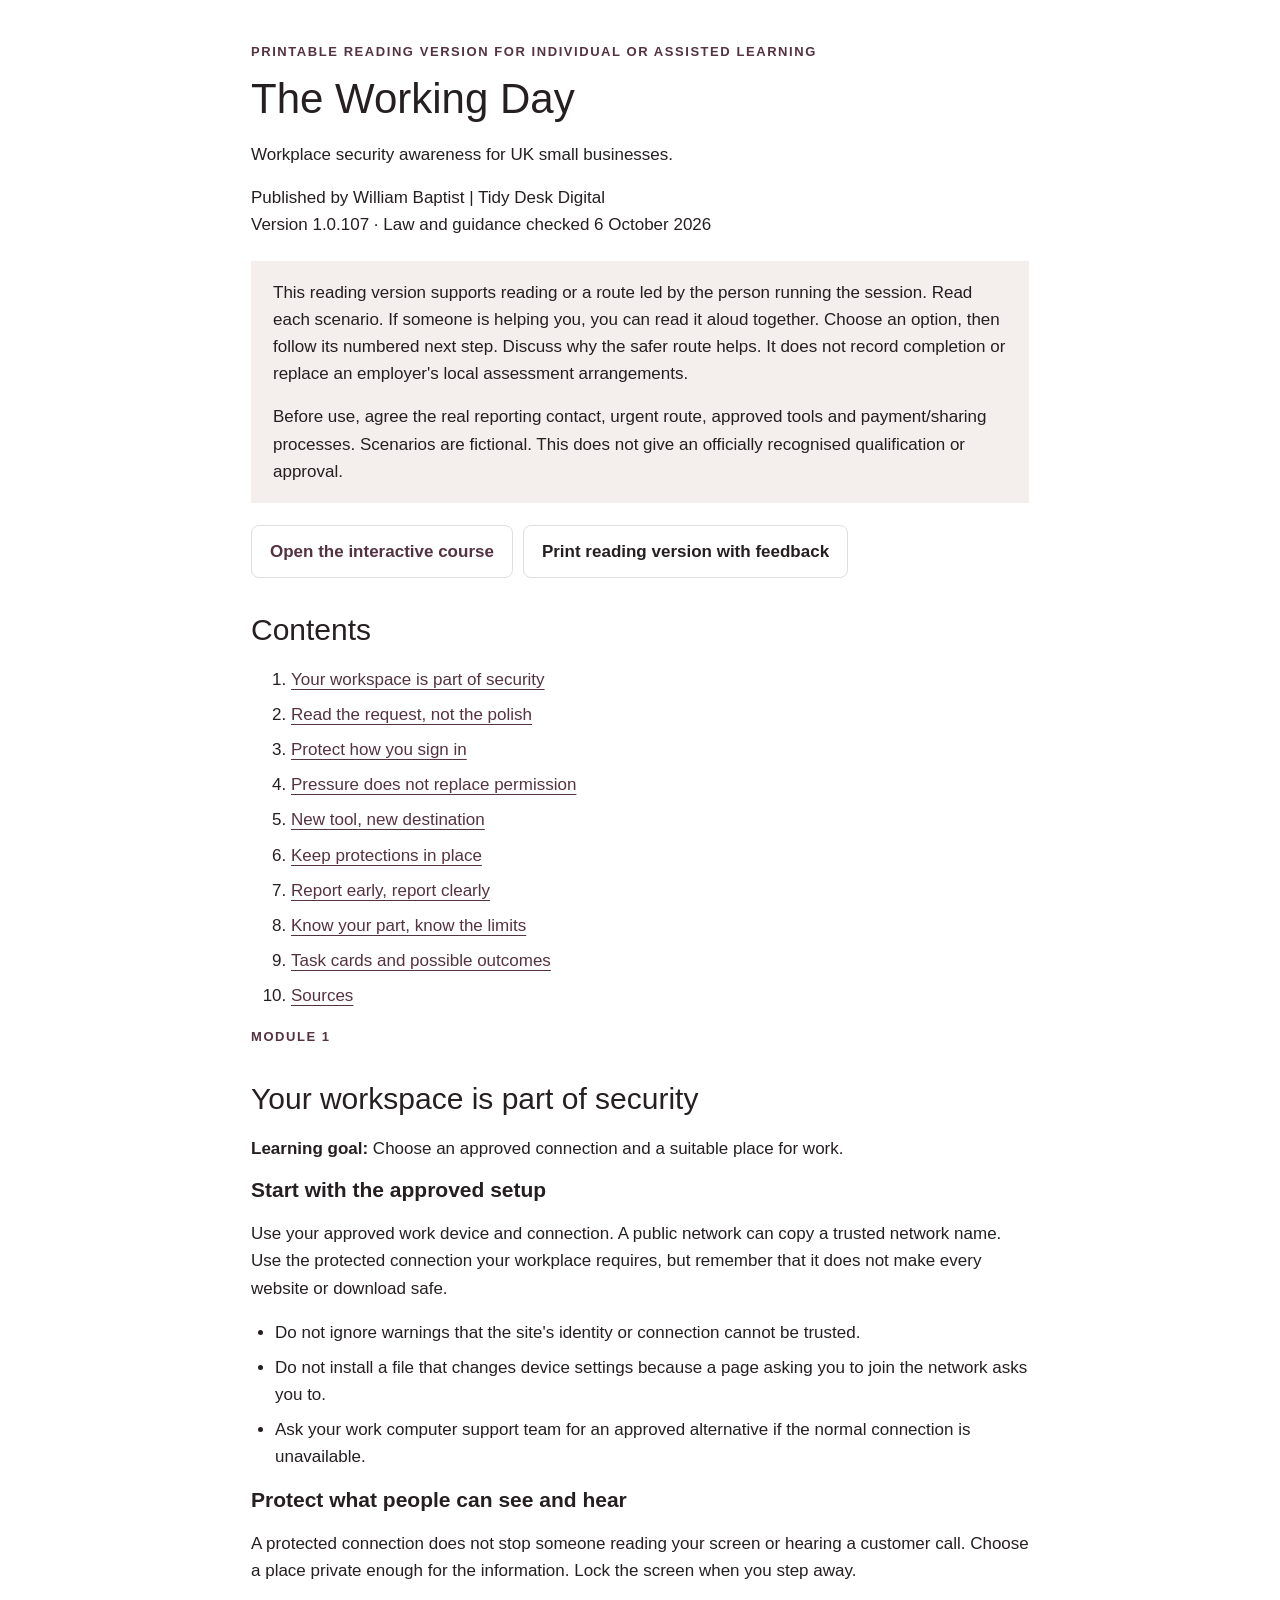
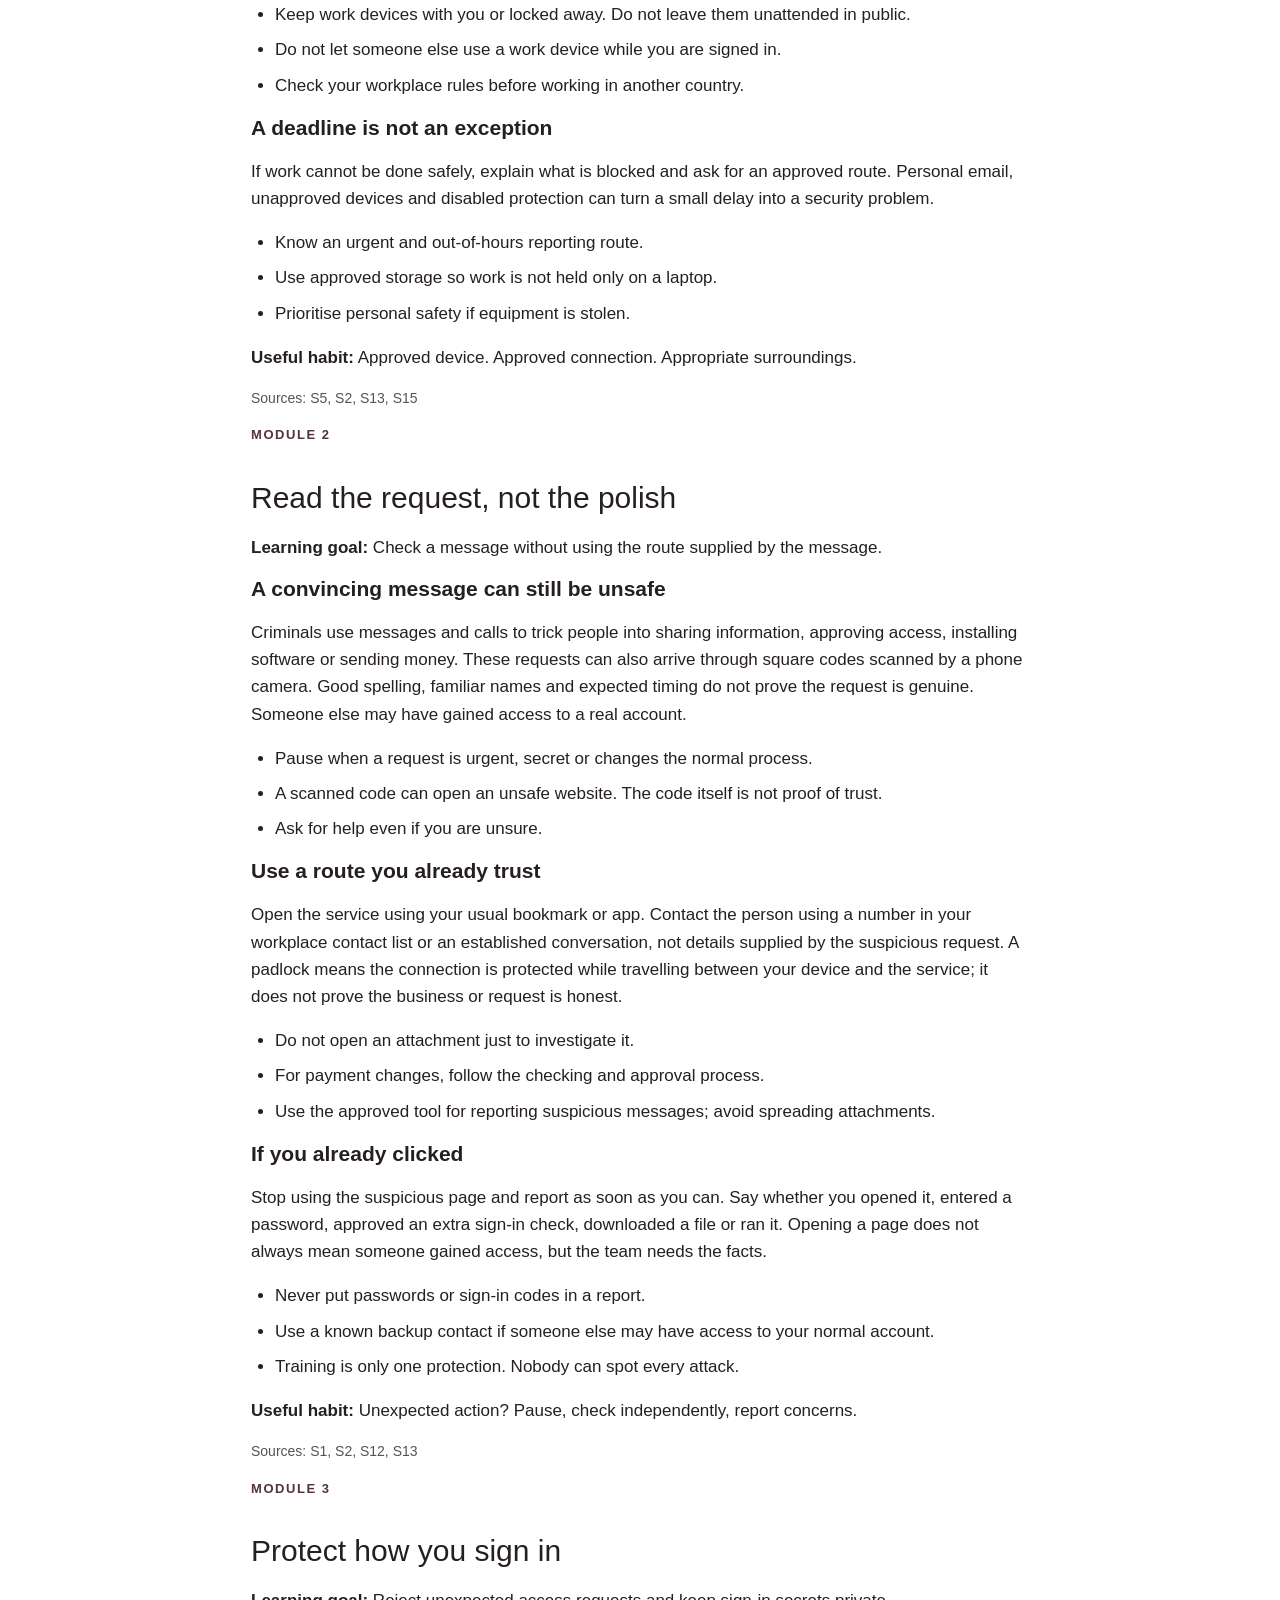
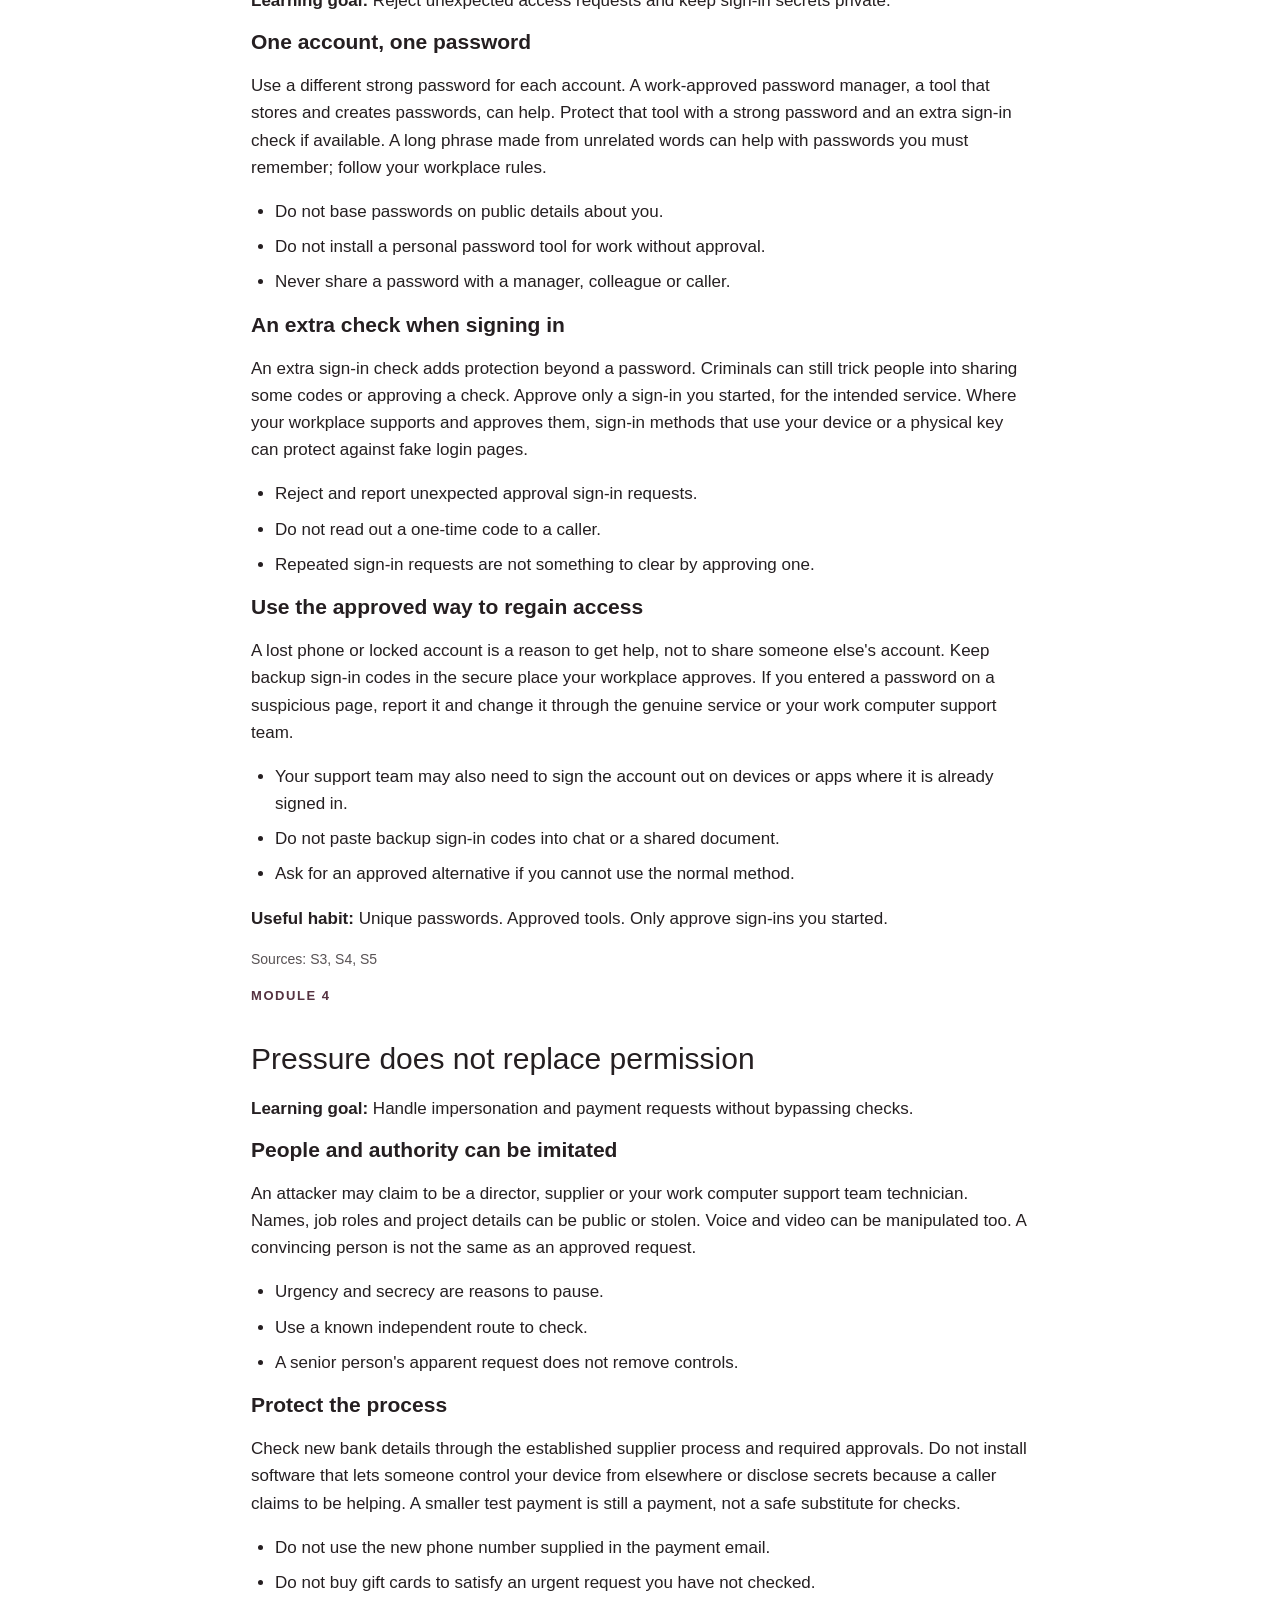
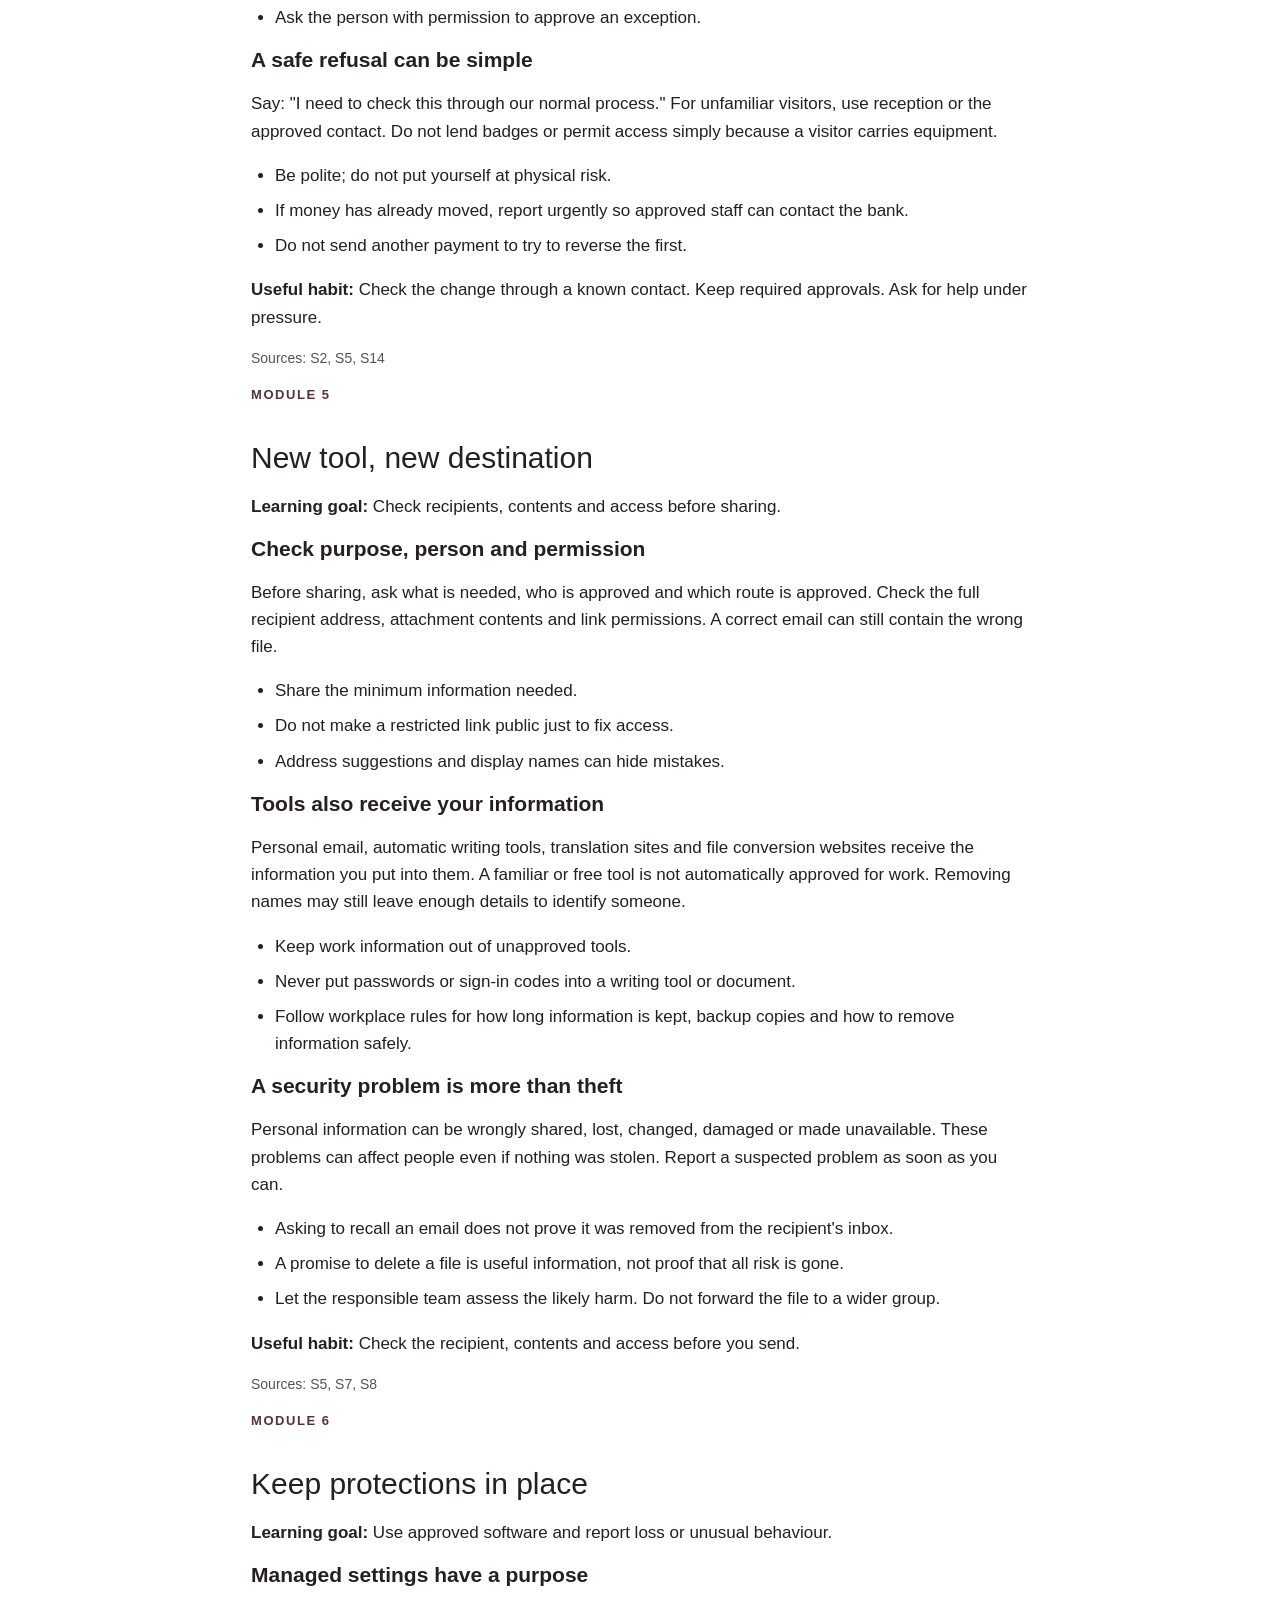
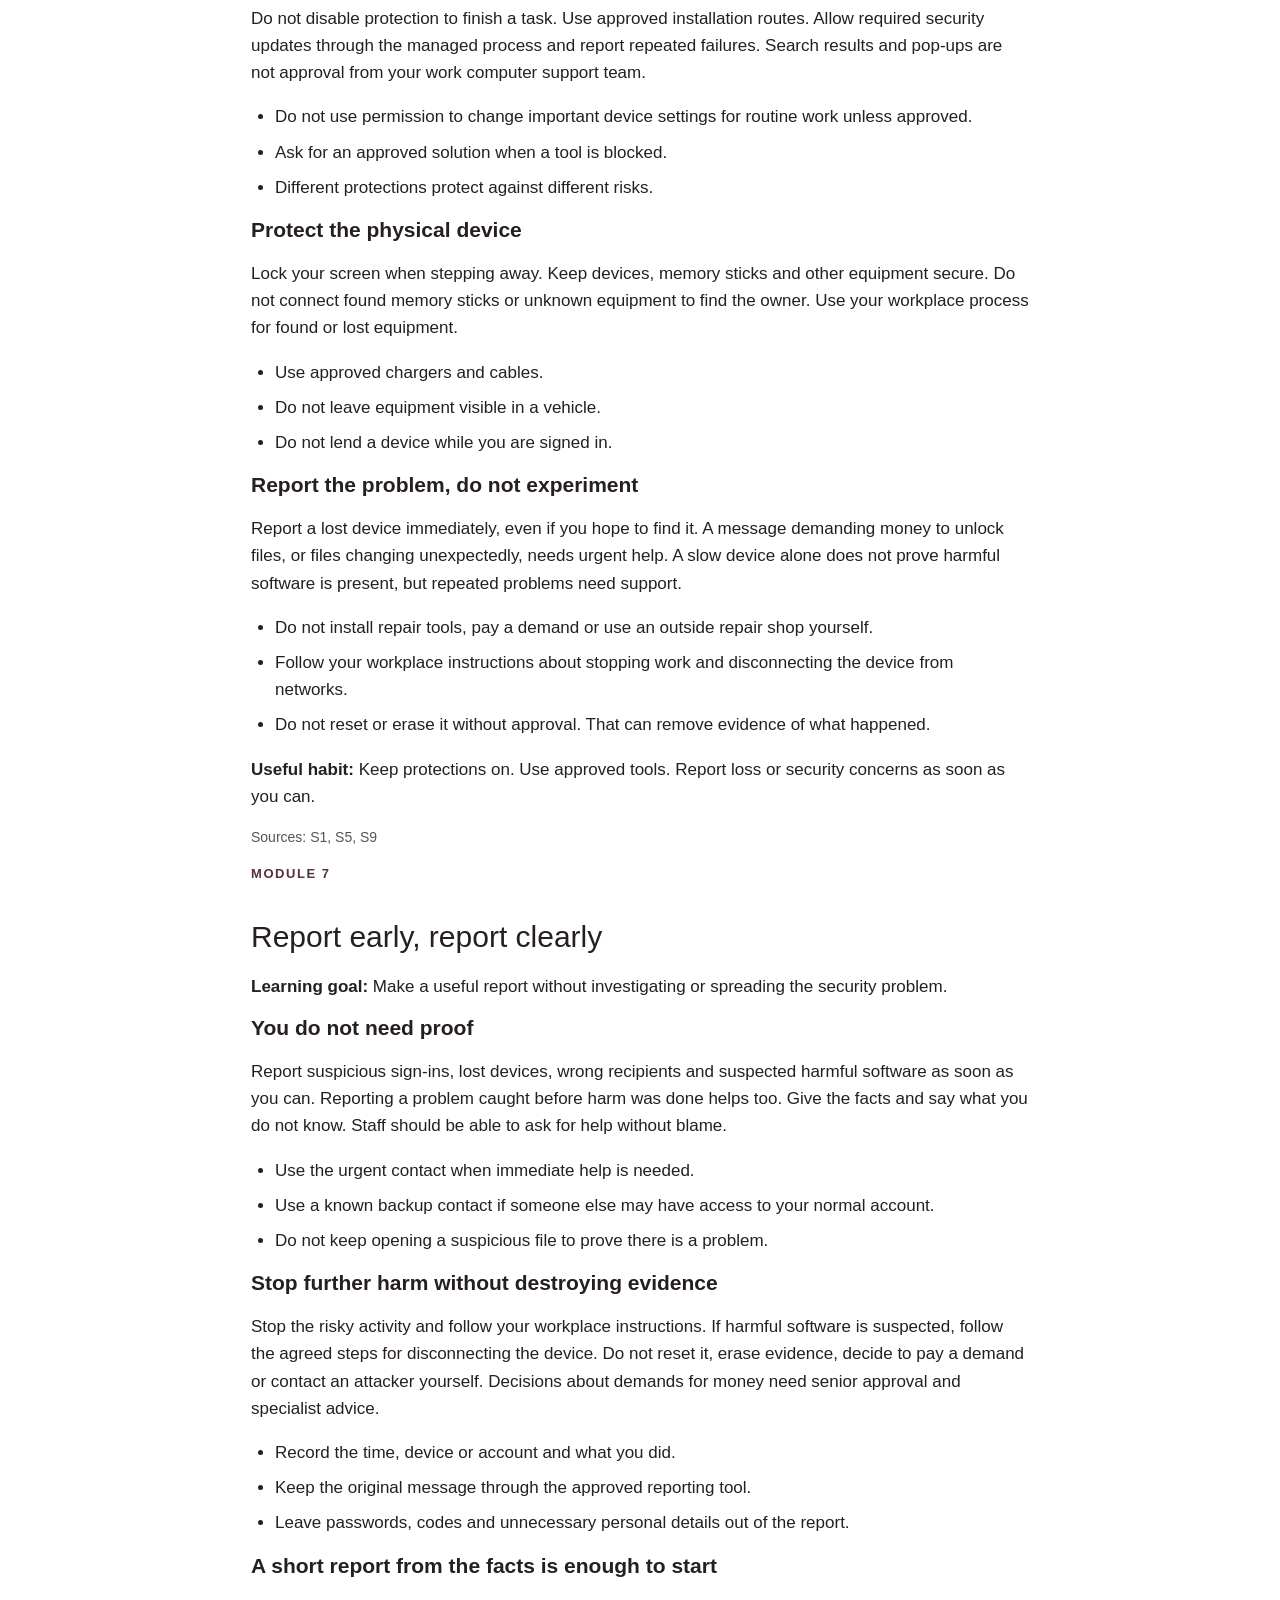
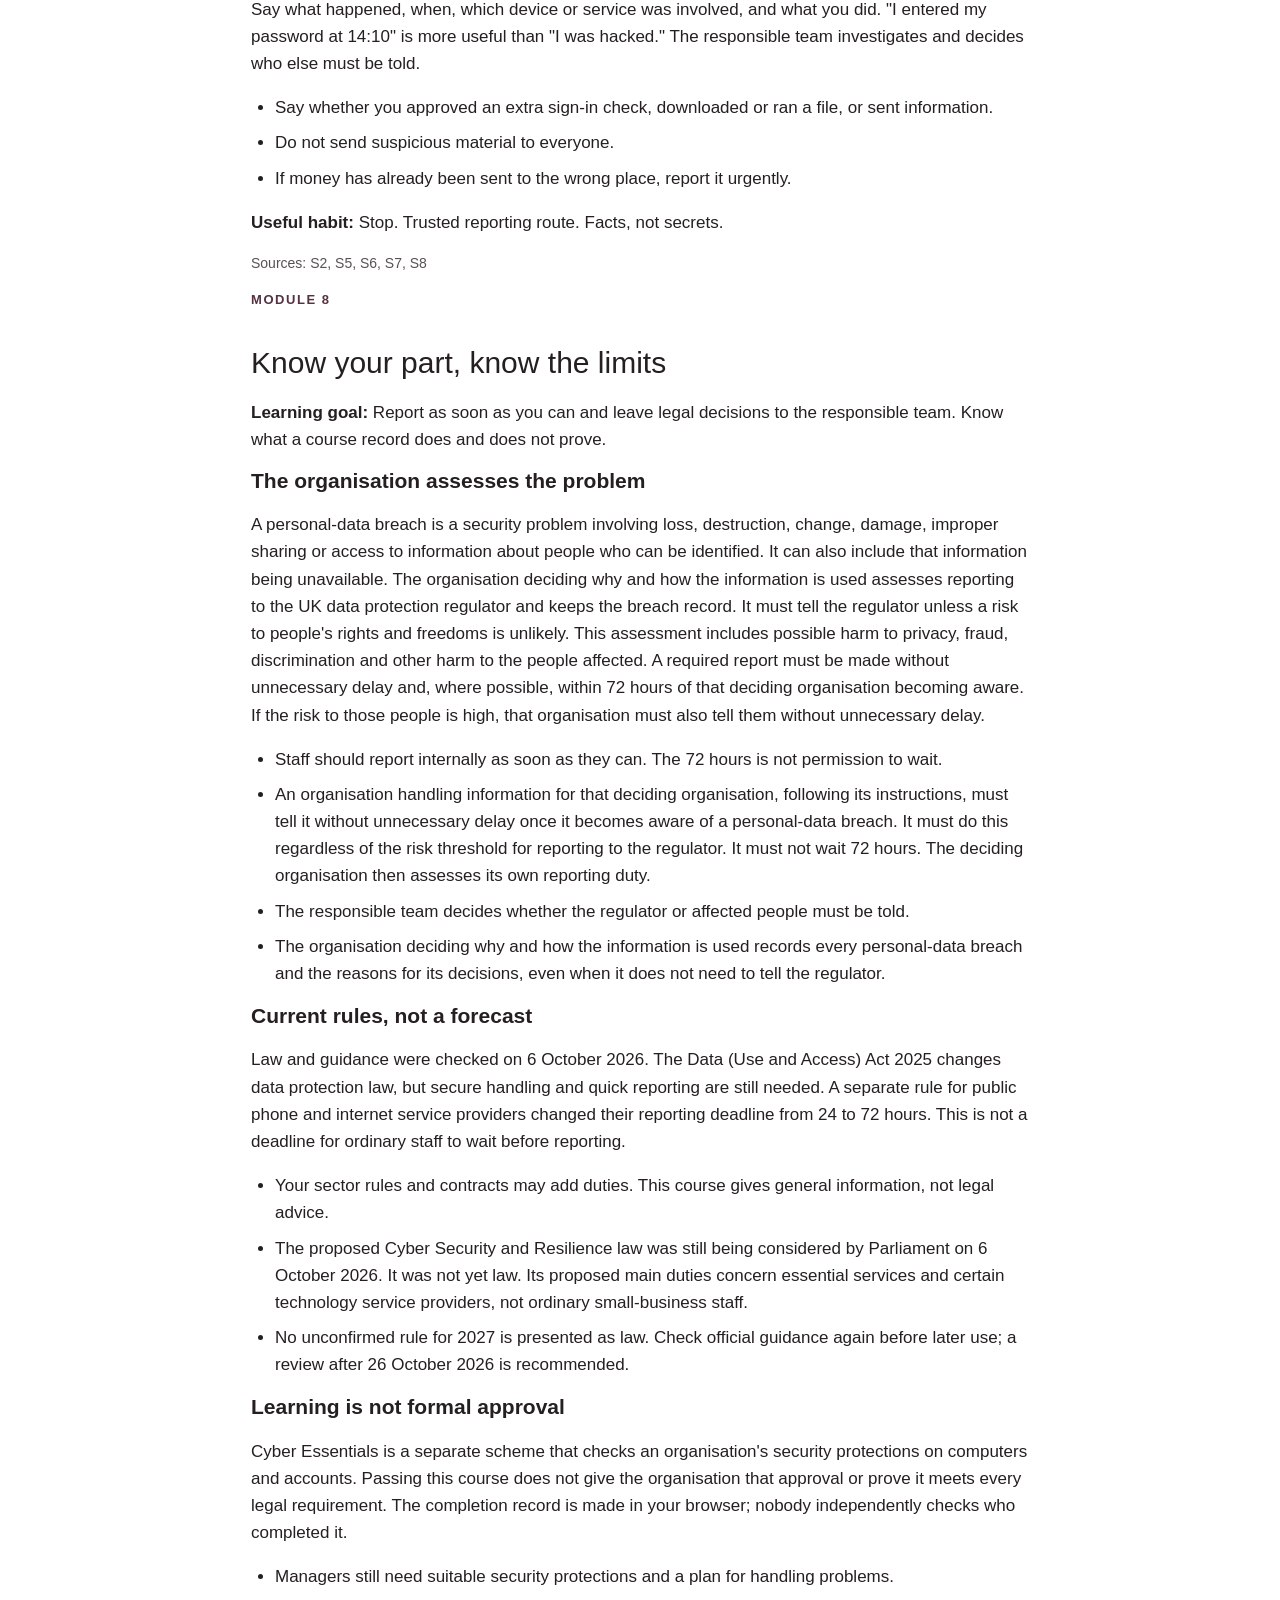
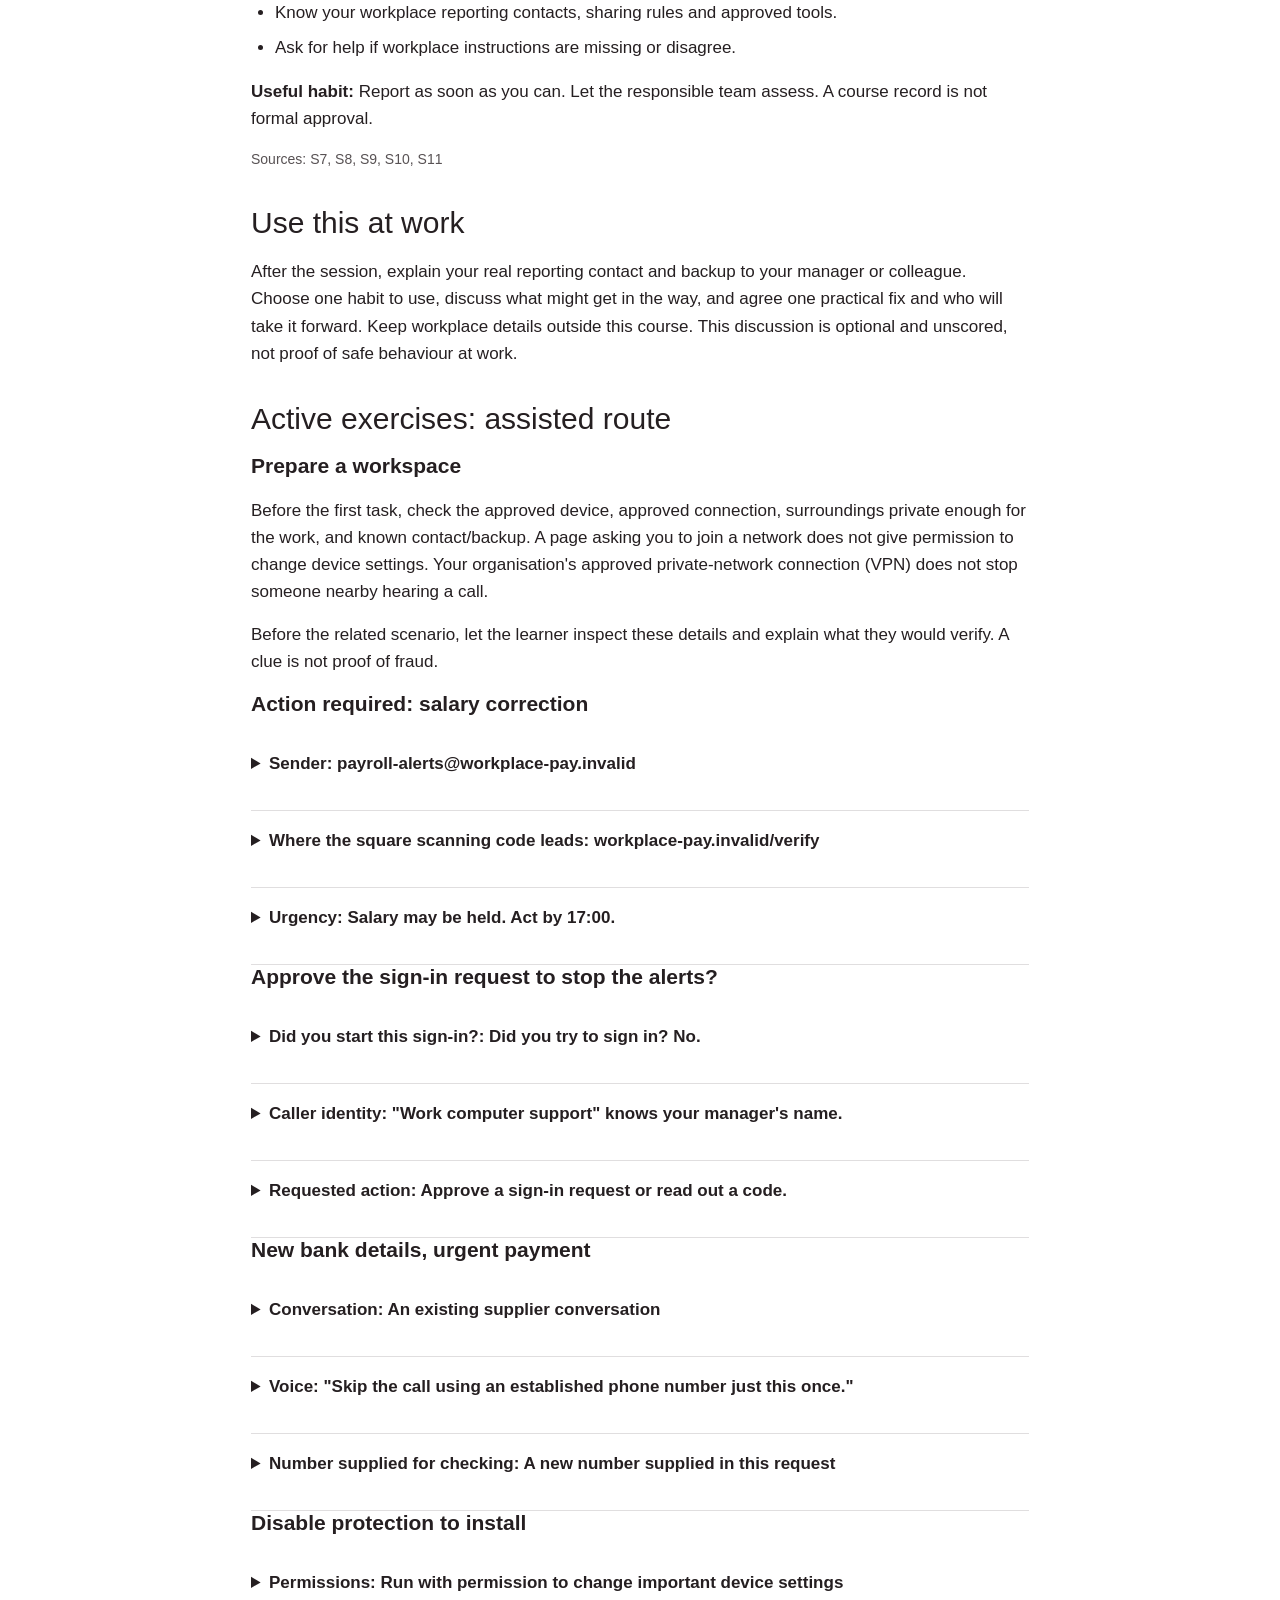
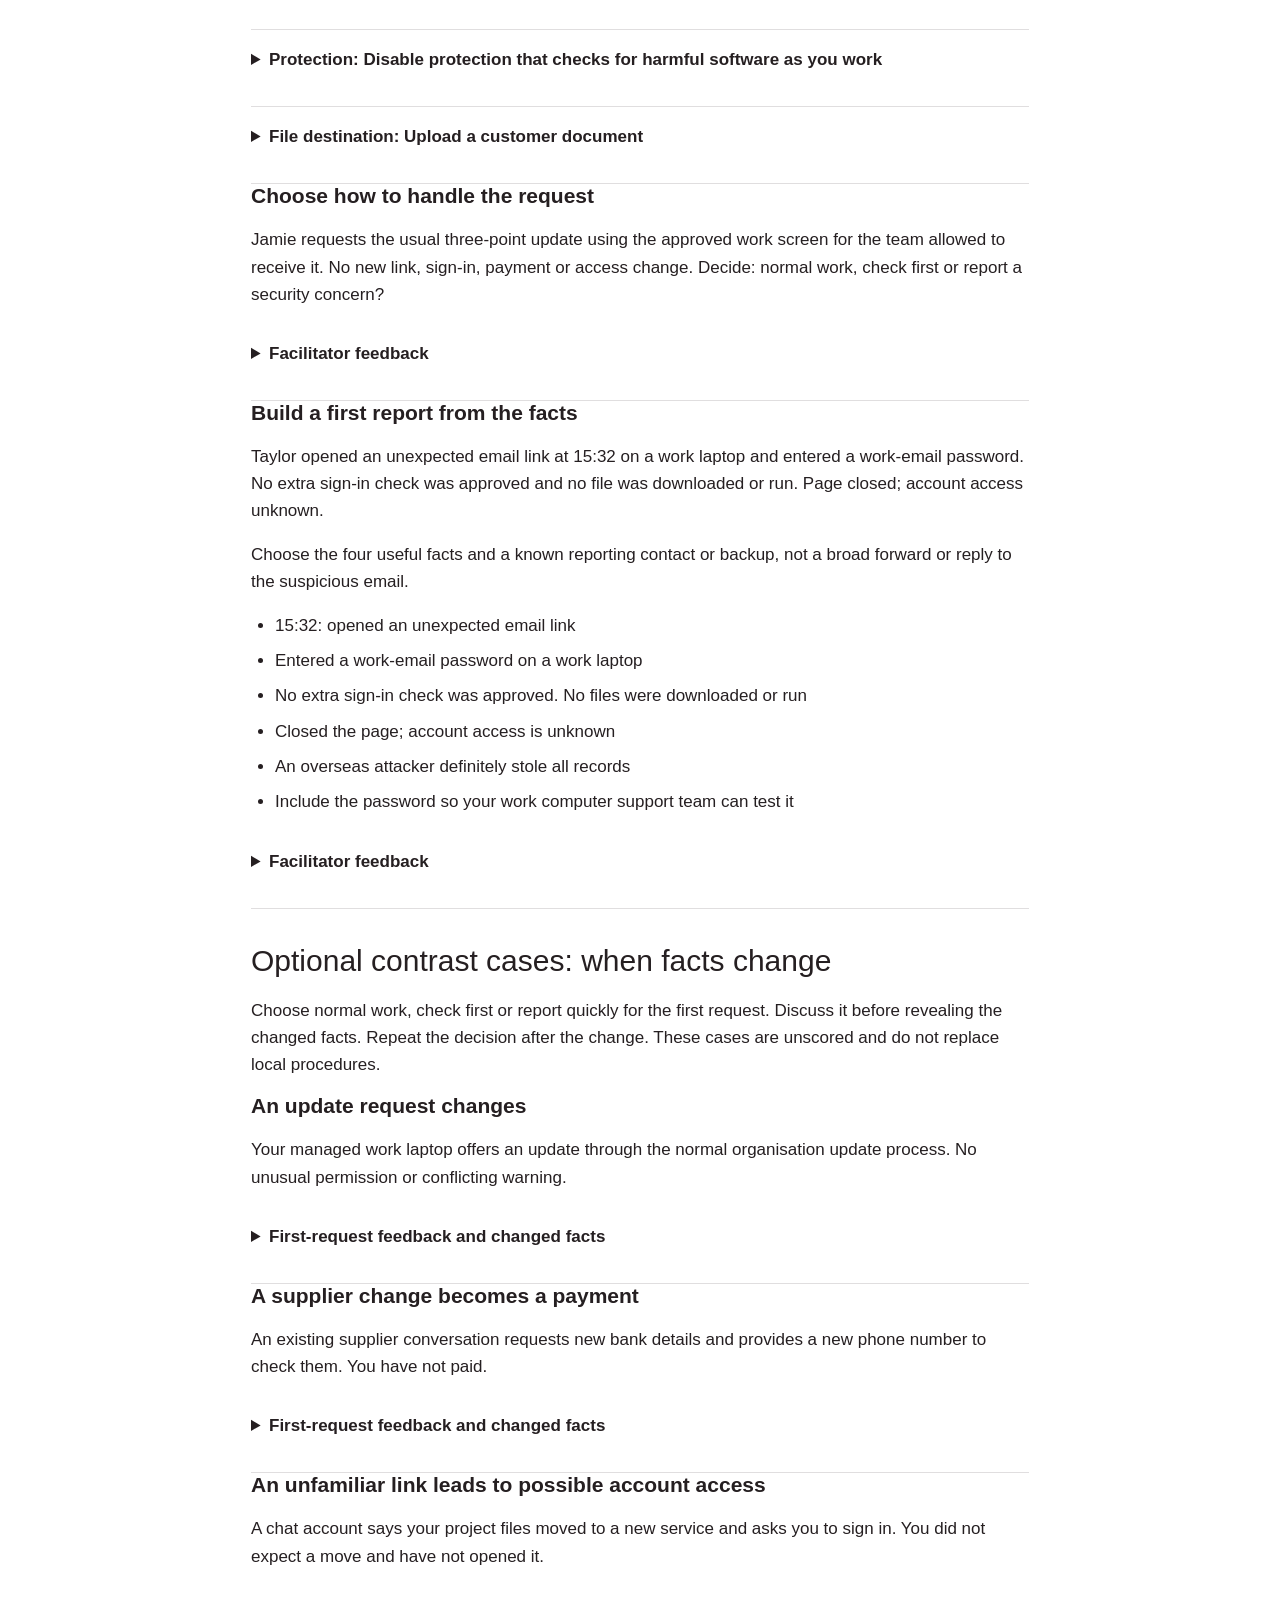
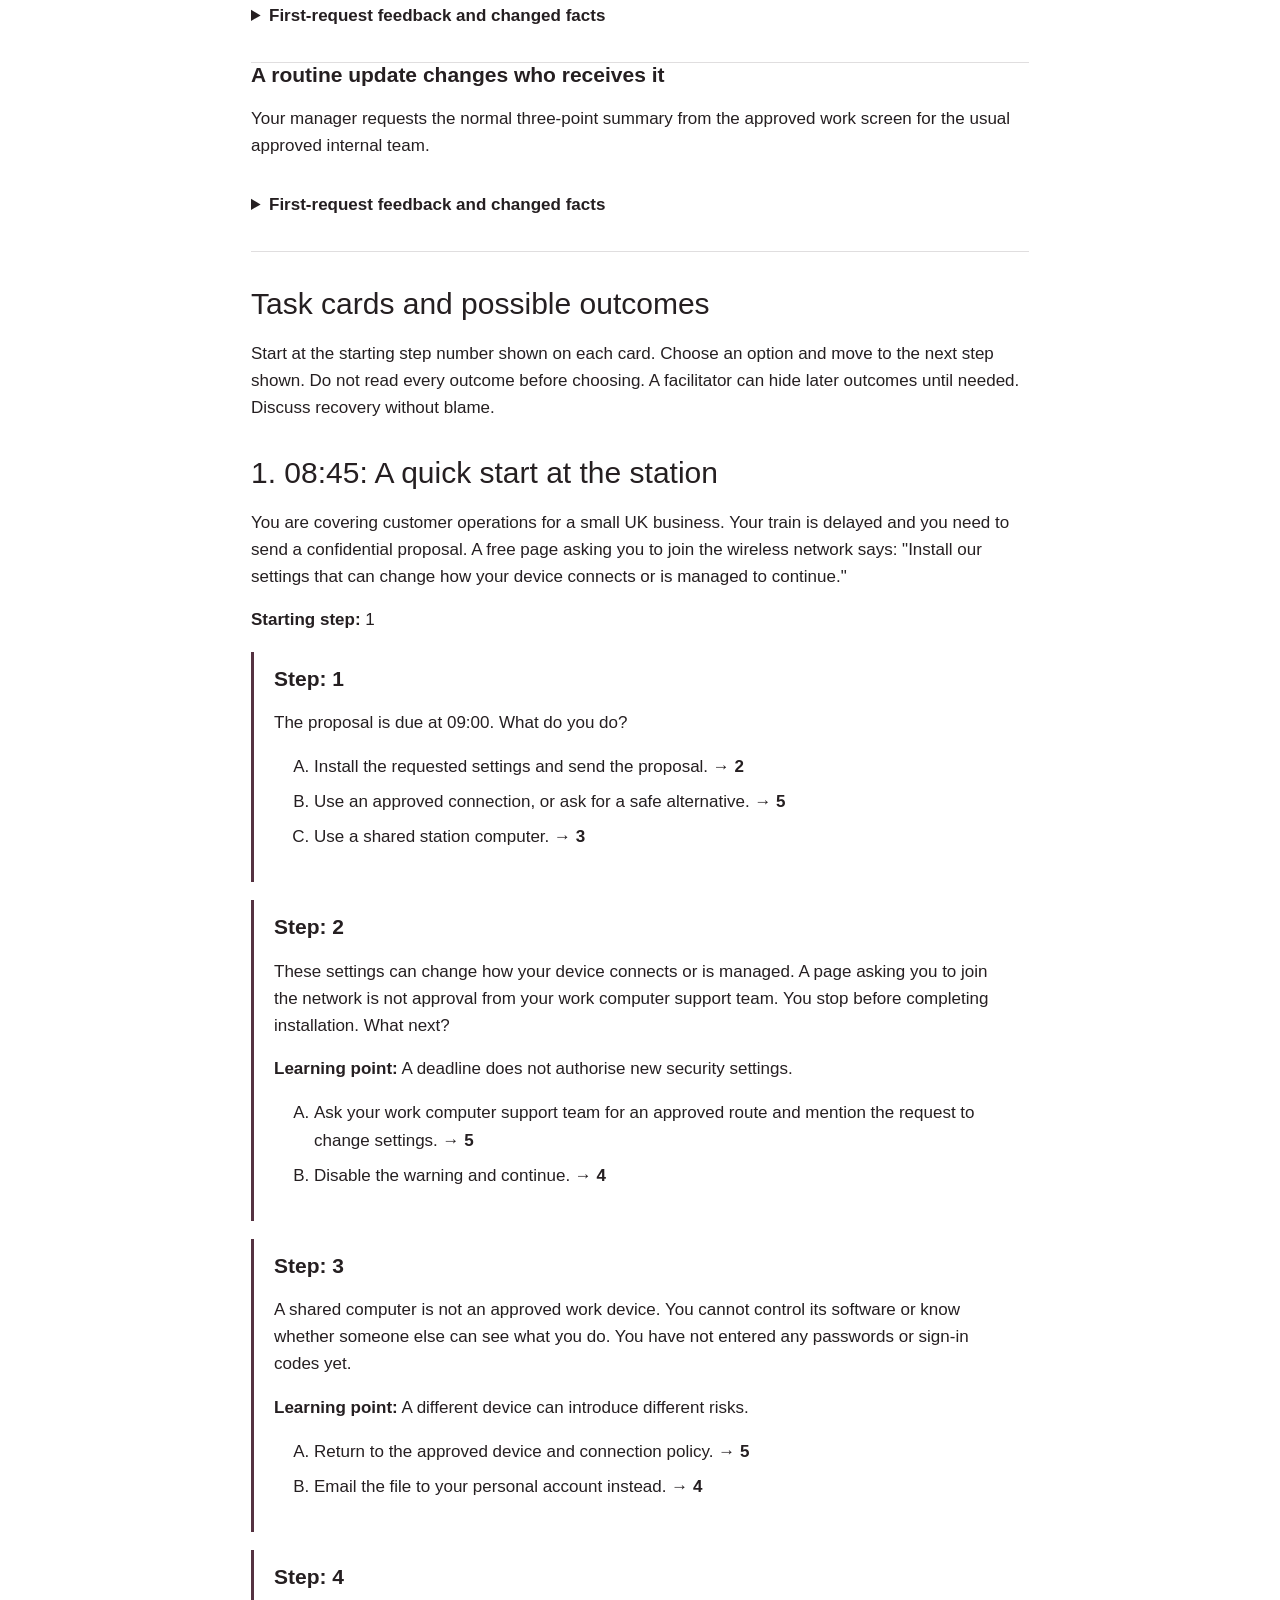
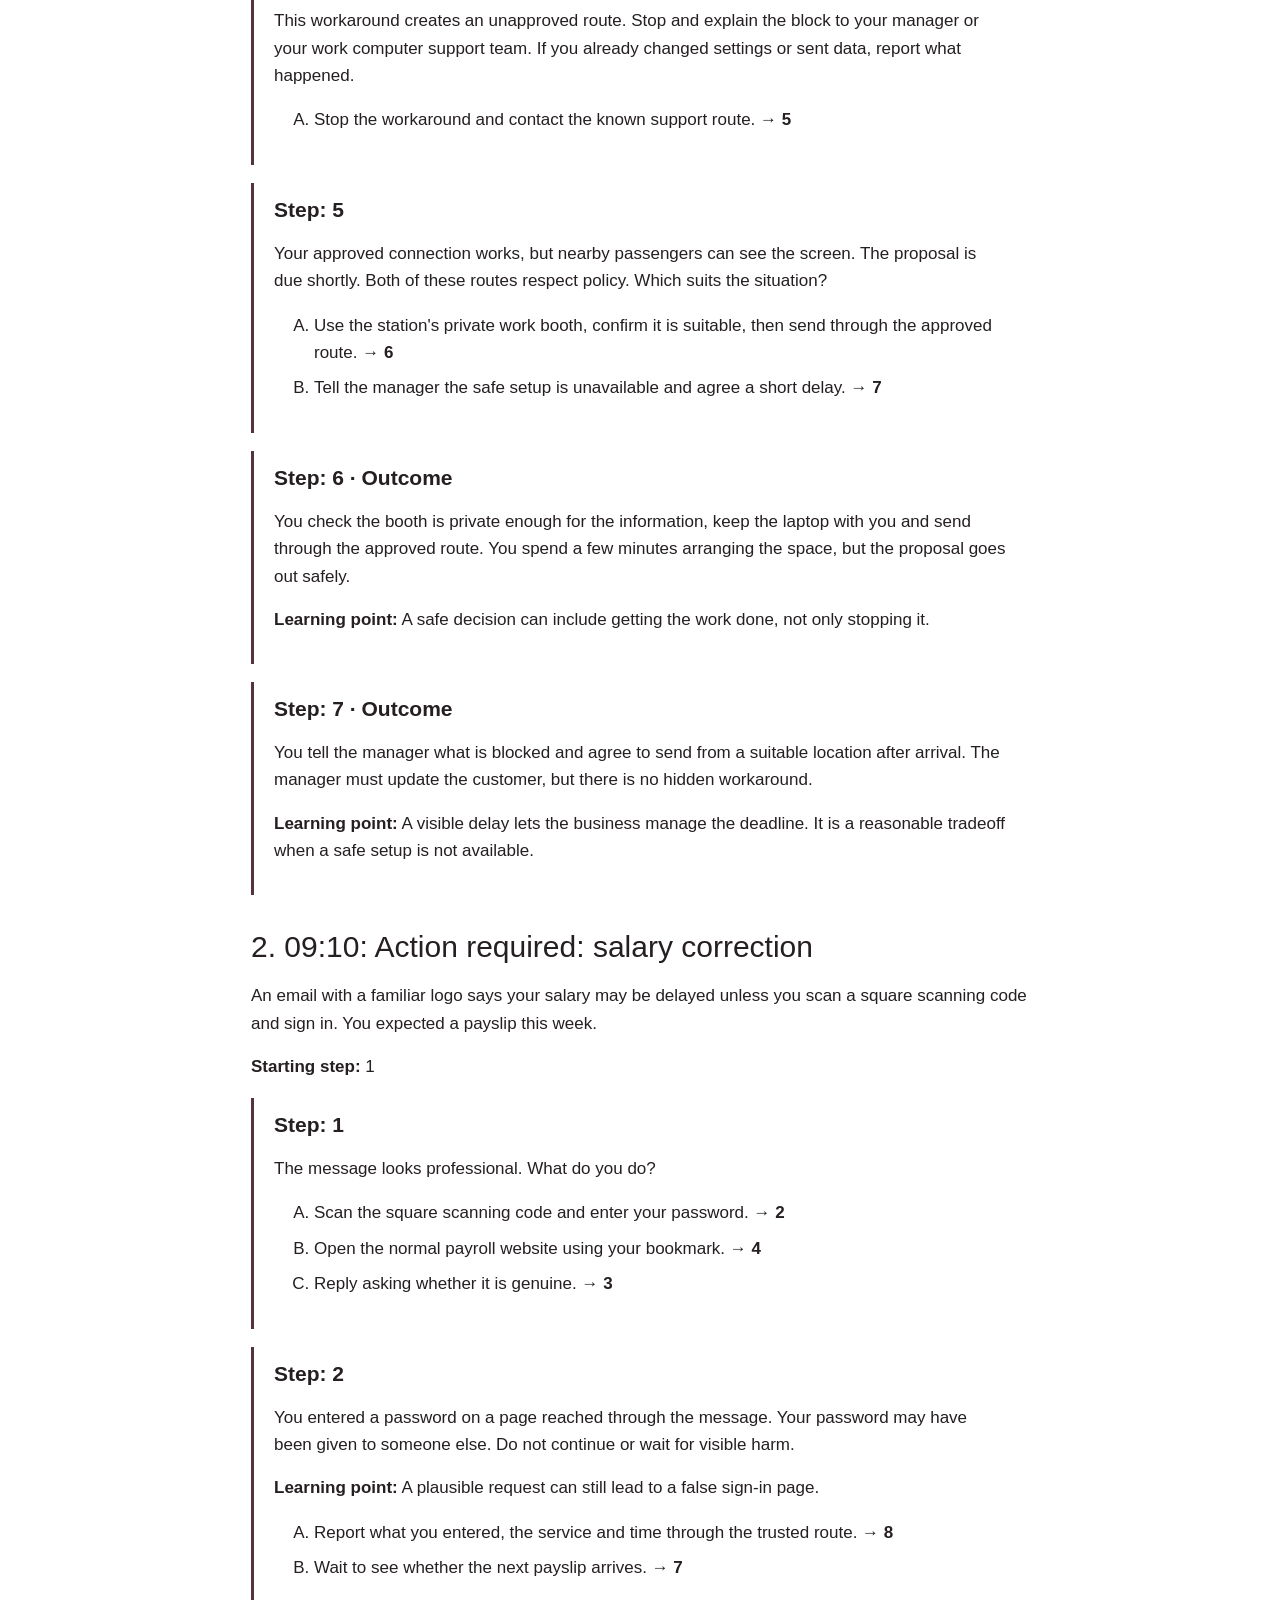
==== commit 1be6b3b6: "Release Working Day 1.0.107 continuation and assessment descriptions" ====
--- a/Learning-Transcript.html
+++ b/Learning-Transcript.html
@@ -1,3 +1,3 @@
 <!doctype html><html lang="en-GB"><head><meta charset="utf-8"><meta name="viewport" content="width=device-width,initial-scale=1"><title>The Working Day: reading version</title><link rel="stylesheet" href="style.css"><style>main{max-width:850px;overflow-wrap:anywhere}.route-block{border-left:3px solid #236b59;padding:15px 20px;margin:18px 0}section{break-inside:avoid}h1{font-size:42px}h2{margin-top:35px}@media print{h1{font-size:30px}body{font-size:12px;line-height:1.45}h2{font-size:22px}h3{font-size:16px}section{break-inside:auto}.route-block{break-inside:avoid}main{max-width:none}}
 :root{--teal:#553241;--pale:#f3e9ec}h1,h2,h3{font-family:Arial,Helvetica,sans-serif;letter-spacing:0}.route-block{border-left-color:#553241}.notice{border-radius:0}@media print{h1,h2,h3,h4,.eyebrow{break-after:avoid-page;page-break-after:avoid}.reading-task-intro{break-inside:avoid-page;page-break-inside:avoid;break-after:avoid-page;page-break-after:avoid}p,li{orphans:3;widows:3}.route-block{border-left-color:#553241}}
-</style></head><body><main><p class="eyebrow">Printable reading version for individual or assisted learning</p><h1>The Working Day</h1><p>Workplace security awareness for UK small businesses.</p><p>Published by William Baptist | Tidy Desk Digital<br>Version 1.0.106 · Law and guidance checked 6 October 2026</p><div class="notice"><p>This reading version supports reading or a route led by the person running the session. Read each scenario. If someone is helping you, you can read it aloud together. Choose an option, then follow its numbered next step. Discuss why the safer route helps. It does not record completion or replace an employer's local assessment arrangements.</p><p>Before use, agree the real reporting contact, urgent route, approved tools and payment/sharing processes. Scenarios are fictional. This does not give an officially recognised qualification or approval.</p></div><div class="actions no-print"><a href="index.html" class="button">Open the interactive course</a><button onclick="window.print()">Print reading version with feedback</button></div><noscript><p class="notice no-print">Scripts are off. Open each feedback/details section you want included before using your browser print command. Closed sections may not print. The interactive course and Print button need scripts.</p></noscript><h2>Contents</h2><ol><li><a href="#remote">Your workspace is part of security</a></li><li><a href="#phishing">Read the request, not the polish</a></li><li><a href="#accounts">Protect how you sign in</a></li><li><a href="#social">Pressure does not replace permission</a></li><li><a href="#data">New tool, new destination</a></li><li><a href="#devices">Keep protections in place</a></li><li><a href="#incidents">Report early, report clearly</a></li><li><a href="#law">Know your part, know the limits</a></li><li><a href="#scenarios">Task cards and possible outcomes</a></li><li><a href="#sources">Sources</a></li></ol><article id="remote"><p class="eyebrow">Module 1</p><h2>Your workspace is part of security</h2><p><strong>Learning goal:</strong> Choose an approved connection and a suitable place for work.</p><section><h3>Start with the approved setup</h3><p>Use your approved work device and connection. A public network can copy a trusted network name. Use the protected connection your workplace requires, but remember that it does not make every website or download safe.</p><ul><li>Do not ignore warnings that the site&#39;s identity or connection cannot be trusted.</li><li>Do not install a file that changes device settings because a page asking you to join the network asks you to.</li><li>Ask your work computer support team for an approved alternative if the normal connection is unavailable.</li></ul></section><section><h3>Protect what people can see and hear</h3><p>A protected connection does not stop someone reading your screen or hearing a customer call. Choose a place private enough for the information. Lock the screen when you step away.</p><ul><li>Keep work devices with you or locked away. Do not leave them unattended in public.</li><li>Do not let someone else use a work device while you are signed in.</li><li>Check your workplace rules before working in another country.</li></ul></section><section><h3>A deadline is not an exception</h3><p>If work cannot be done safely, explain what is blocked and ask for an approved route. Personal email, unapproved devices and disabled protection can turn a small delay into a security problem.</p><ul><li>Know an urgent and out-of-hours reporting route.</li><li>Use approved storage so work is not held only on a laptop.</li><li>Prioritise personal safety if equipment is stolen.</li></ul></section><p><strong>Useful habit:</strong> Approved device. Approved connection. Appropriate surroundings.</p><p class="hint">Sources: S5, S2, S13, S15</p></article><article id="phishing"><p class="eyebrow">Module 2</p><h2>Read the request, not the polish</h2><p><strong>Learning goal:</strong> Check a message without using the route supplied by the message.</p><section><h3>A convincing message can still be unsafe</h3><p>Criminals use messages and calls to trick people into sharing information, approving access, installing software or sending money. These requests can also arrive through square codes scanned by a phone camera. Good spelling, familiar names and expected timing do not prove the request is genuine. Someone else may have gained access to a real account.</p><ul><li>Pause when a request is urgent, secret or changes the normal process.</li><li>A scanned code can open an unsafe website. The code itself is not proof of trust.</li><li>Ask for help even if you are unsure.</li></ul></section><section><h3>Use a route you already trust</h3><p>Open the service using your usual bookmark or app. Contact the person using a number in your workplace contact list or an established conversation, not details supplied by the suspicious request. A padlock means the connection is protected while travelling between your device and the service; it does not prove the business or request is honest.</p><ul><li>Do not open an attachment just to investigate it.</li><li>For payment changes, follow the checking and approval process.</li><li>Use the approved tool for reporting suspicious messages; avoid spreading attachments.</li></ul></section><section><h3>If you already clicked</h3><p>Stop using the suspicious page and report as soon as you can. Say whether you opened it, entered a password, approved an extra sign-in check, downloaded a file or ran it. Opening a page does not always mean someone gained access, but the team needs the facts.</p><ul><li>Never put passwords or sign-in codes in a report.</li><li>Use a known backup contact if someone else may have access to your normal account.</li><li>Training is only one protection. Nobody can spot every attack.</li></ul></section><p><strong>Useful habit:</strong> Unexpected action? Pause, check independently, report concerns.</p><p class="hint">Sources: S1, S2, S12, S13</p></article><article id="accounts"><p class="eyebrow">Module 3</p><h2>Protect how you sign in</h2><p><strong>Learning goal:</strong> Reject unexpected access requests and keep sign-in secrets private.</p><section><h3>One account, one password</h3><p>Use a different strong password for each account. A work-approved password manager, a tool that stores and creates passwords, can help. Protect that tool with a strong password and an extra sign-in check if available. A long phrase made from unrelated words can help with passwords you must remember; follow your workplace rules.</p><ul><li>Do not base passwords on public details about you.</li><li>Do not install a personal password tool for work without approval.</li><li>Never share a password with a manager, colleague or caller.</li></ul></section><section><h3>An extra check when signing in</h3><p>An extra sign-in check adds protection beyond a password. Criminals can still trick people into sharing some codes or approving a check. Approve only a sign-in you started, for the intended service. Where your workplace supports and approves them, sign-in methods that use your device or a physical key can protect against fake login pages.</p><ul><li>Reject and report unexpected approval sign-in requests.</li><li>Do not read out a one-time code to a caller.</li><li>Repeated sign-in requests are not something to clear by approving one.</li></ul></section><section><h3>Use the approved way to regain access</h3><p>A lost phone or locked account is a reason to get help, not to share someone else&#39;s account. Keep backup sign-in codes in the secure place your workplace approves. If you entered a password on a suspicious page, report it and change it through the genuine service or your work computer support team.</p><ul><li>Your support team may also need to sign the account out on devices or apps where it is already signed in.</li><li>Do not paste backup sign-in codes into chat or a shared document.</li><li>Ask for an approved alternative if you cannot use the normal method.</li></ul></section><p><strong>Useful habit:</strong> Unique passwords. Approved tools. Only approve sign-ins you started.</p><p class="hint">Sources: S3, S4, S5</p></article><article id="social"><p class="eyebrow">Module 4</p><h2>Pressure does not replace permission</h2><p><strong>Learning goal:</strong> Handle impersonation and payment requests without bypassing checks.</p><section><h3>People and authority can be imitated</h3><p>An attacker may claim to be a director, supplier or your work computer support team technician. Names, job roles and project details can be public or stolen. Voice and video can be manipulated too. A convincing person is not the same as an approved request.</p><ul><li>Urgency and secrecy are reasons to pause.</li><li>Use a known independent route to check.</li><li>A senior person&#39;s apparent request does not remove controls.</li></ul></section><section><h3>Protect the process</h3><p>Check new bank details through the established supplier process and required approvals. Do not install software that lets someone control your device from elsewhere or disclose secrets because a caller claims to be helping. A smaller test payment is still a payment, not a safe substitute for checks.</p><ul><li>Do not use the new phone number supplied in the payment email.</li><li>Do not buy gift cards to satisfy an urgent request you have not checked.</li><li>Ask the person with permission to approve an exception.</li></ul></section><section><h3>A safe refusal can be simple</h3><p>Say: &quot;I need to check this through our normal process.&quot; For unfamiliar visitors, use reception or the approved contact. Do not lend badges or permit access simply because a visitor carries equipment.</p><ul><li>Be polite; do not put yourself at physical risk.</li><li>If money has already moved, report urgently so approved staff can contact the bank.</li><li>Do not send another payment to try to reverse the first.</li></ul></section><p><strong>Useful habit:</strong> Check the change through a known contact. Keep required approvals. Ask for help under pressure.</p><p class="hint">Sources: S2, S5, S14</p></article><article id="data"><p class="eyebrow">Module 5</p><h2>New tool, new destination</h2><p><strong>Learning goal:</strong> Check recipients, contents and access before sharing.</p><section><h3>Check purpose, person and permission</h3><p>Before sharing, ask what is needed, who is approved and which route is approved. Check the full recipient address, attachment contents and link permissions. A correct email can still contain the wrong file.</p><ul><li>Share the minimum information needed.</li><li>Do not make a restricted link public just to fix access.</li><li>Address suggestions and display names can hide mistakes.</li></ul></section><section><h3>Tools also receive your information</h3><p>Personal email, automatic writing tools, translation sites and file conversion websites receive the information you put into them. A familiar or free tool is not automatically approved for work. Removing names may still leave enough details to identify someone.</p><ul><li>Keep work information out of unapproved tools.</li><li>Never put passwords or sign-in codes into a writing tool or document.</li><li>Follow workplace rules for how long information is kept, backup copies and how to remove information safely.</li></ul></section><section><h3>A security problem is more than theft</h3><p>Personal information can be wrongly shared, lost, changed, damaged or made unavailable. These problems can affect people even if nothing was stolen. Report a suspected problem as soon as you can.</p><ul><li>Asking to recall an email does not prove it was removed from the recipient&#39;s inbox.</li><li>A promise to delete a file is useful information, not proof that all risk is gone.</li><li>Let the responsible team assess the likely harm. Do not forward the file to a wider group.</li></ul></section><p><strong>Useful habit:</strong> Check the recipient, contents and access before you send.</p><p class="hint">Sources: S5, S7, S8</p></article><article id="devices"><p class="eyebrow">Module 6</p><h2>Keep protections in place</h2><p><strong>Learning goal:</strong> Use approved software and report loss or unusual behaviour.</p><section><h3>Managed settings have a purpose</h3><p>Do not disable protection to finish a task. Use approved installation routes. Allow required security updates through the managed process and report repeated failures. Search results and pop-ups are not approval from your work computer support team.</p><ul><li>Do not use permission to change important device settings for routine work unless approved.</li><li>Ask for an approved solution when a tool is blocked.</li><li>Different protections protect against different risks.</li></ul></section><section><h3>Protect the physical device</h3><p>Lock your screen when stepping away. Keep devices, memory sticks and other equipment secure. Do not connect found memory sticks or unknown equipment to find the owner. Use your workplace process for found or lost equipment.</p><ul><li>Use approved chargers and cables.</li><li>Do not leave equipment visible in a vehicle.</li><li>Do not lend a device while you are signed in.</li></ul></section><section><h3>Report the problem, do not experiment</h3><p>Report a lost device immediately, even if you hope to find it. A message demanding money to unlock files, or files changing unexpectedly, needs urgent help. A slow device alone does not prove harmful software is present, but repeated problems need support.</p><ul><li>Do not install repair tools, pay a demand or use an outside repair shop yourself.</li><li>Follow your workplace instructions about stopping work and disconnecting the device from networks.</li><li>Do not reset or erase it without approval. That can remove evidence of what happened.</li></ul></section><p><strong>Useful habit:</strong> Keep protections on. Use approved tools. Report loss or security concerns as soon as you can.</p><p class="hint">Sources: S1, S5, S9</p></article><article id="incidents"><p class="eyebrow">Module 7</p><h2>Report early, report clearly</h2><p><strong>Learning goal:</strong> Make a useful report without investigating or spreading the security problem.</p><section><h3>You do not need proof</h3><p>Report suspicious sign-ins, lost devices, wrong recipients and suspected harmful software as soon as you can. Reporting a problem caught before harm was done helps too. Give the facts and say what you do not know. Staff should be able to ask for help without blame.</p><ul><li>Use the urgent contact when immediate help is needed.</li><li>Use a known backup contact if someone else may have access to your normal account.</li><li>Do not keep opening a suspicious file to prove there is a problem.</li></ul></section><section><h3>Stop further harm without destroying evidence</h3><p>Stop the risky activity and follow your workplace instructions. If harmful software is suspected, follow the agreed steps for disconnecting the device. Do not reset it, erase evidence, decide to pay a demand or contact an attacker yourself. Decisions about demands for money need senior approval and specialist advice.</p><ul><li>Record the time, device or account and what you did.</li><li>Keep the original message through the approved reporting tool.</li><li>Leave passwords, codes and unnecessary personal details out of the report.</li></ul></section><section><h3>A short report from the facts is enough to start</h3><p>Say what happened, when, which device or service was involved, and what you did. &quot;I entered my password at 14:10&quot; is more useful than &quot;I was hacked.&quot; The responsible team investigates and decides who else must be told.</p><ul><li>Say whether you approved an extra sign-in check, downloaded or ran a file, or sent information.</li><li>Do not send suspicious material to everyone.</li><li>If money has already been sent to the wrong place, report it urgently.</li></ul></section><p><strong>Useful habit:</strong> Stop. Trusted reporting route. Facts, not secrets.</p><p class="hint">Sources: S2, S5, S6, S7, S8</p></article><article id="law"><p class="eyebrow">Module 8</p><h2>Know your part, know the limits</h2><p><strong>Learning goal:</strong> Report as soon as you can and leave legal decisions to the responsible team. Know what a course record does and does not prove.</p><section><h3>The organisation assesses the problem</h3><p>A personal-data breach is a security problem involving loss, destruction, change, damage, improper sharing or access to information about people who can be identified. It can also include that information being unavailable. The organisation deciding why and how the information is used assesses reporting to the UK data protection regulator and keeps the breach record. It must tell the regulator unless a risk to people&#39;s rights and freedoms is unlikely. This assessment includes possible harm to privacy, fraud, discrimination and other harm to the people affected. A required report must be made without unnecessary delay and, where possible, within 72 hours of that deciding organisation becoming aware. If the risk to those people is high, that organisation must also tell them without unnecessary delay.</p><ul><li>Staff should report internally as soon as they can. The 72 hours is not permission to wait.</li><li>An organisation handling information for that deciding organisation, following its instructions, must tell it without unnecessary delay once it becomes aware of a personal-data breach. It must do this regardless of the risk threshold for reporting to the regulator. It must not wait 72 hours. The deciding organisation then assesses its own reporting duty.</li><li>The responsible team decides whether the regulator or affected people must be told.</li><li>The organisation deciding why and how the information is used records every personal-data breach and the reasons for its decisions, even when it does not need to tell the regulator.</li></ul></section><section><h3>Current rules, not a forecast</h3><p>Law and guidance were checked on 6 October 2026. The Data (Use and Access) Act 2025 changes data protection law, but secure handling and quick reporting are still needed. A separate rule for public phone and internet service providers changed their reporting deadline from 24 to 72 hours. This is not a deadline for ordinary staff to wait before reporting.</p><ul><li>Your sector rules and contracts may add duties. This course gives general information, not legal advice.</li><li>The proposed Cyber Security and Resilience law was still being considered by Parliament on 6 October 2026. It was not yet law. Its proposed main duties concern essential services and certain technology service providers, not ordinary small-business staff.</li><li>No unconfirmed rule for 2027 is presented as law. Check official guidance again before later use; a review after 26 October 2026 is recommended.</li></ul></section><section><h3>Learning is not formal approval</h3><p>Cyber Essentials is a separate scheme that checks an organisation&#39;s security protections on computers and accounts. Passing this course does not give the organisation that approval or prove it meets every legal requirement. The completion record is made in your browser; nobody independently checks who completed it.</p><ul><li>Managers still need suitable security protections and a plan for handling problems.</li><li>Know your workplace reporting contacts, sharing rules and approved tools.</li><li>Ask for help if workplace instructions are missing or disagree.</li></ul></section><p><strong>Useful habit:</strong> Report as soon as you can. Let the responsible team assess. A course record is not formal approval.</p><p class="hint">Sources: S7, S8, S9, S10, S11</p></article><h2>Use this at work</h2><p>After the session, explain your real reporting contact and backup to your manager or colleague. Choose one habit to use, discuss what might get in the way, and agree one practical fix and who will take it forward. Keep workplace details outside this course. This discussion is optional and unscored, not proof of safe behaviour at work.</p><h2>Active exercises: assisted route</h2><section><h3>Prepare a workspace</h3><p>Before the first task, check the approved device, approved connection, surroundings private enough for the work, and known contact/backup. A page asking you to join a network does not give permission to change device settings. Your organisation's approved private-network connection (VPN) does not stop someone nearby hearing a call.</p></section><p>Before the related scenario, let the learner inspect these details and explain what they would verify. A clue is not proof of fraud.</p><section><h3>Action required: salary correction</h3><details><summary>Sender: payroll-alerts@workplace-pay.invalid</summary><p>The display name says Payroll Team. This address alone cannot prove who sent it. Compare with a known route, not the logo.</p></details><details><summary>Where the square scanning code leads: workplace-pay.invalid/verify</summary><p>This is not your known payroll bookmark. A square scanning code hides the destination until inspected; open the genuine website yourself.</p></details><details><summary>Urgency: Salary may be held. Act by 17:00.</summary><p>Urgency can be legitimate, but is not permission to skip an independent check.</p></details></section><section><h3>Approve the sign-in request to stop the alerts?</h3><details><summary>Did you start this sign-in?: Did you try to sign in? No.</summary><p>Reject a sign-in request you did not start. If you already approved one, report it as soon as you can.</p></details><details><summary>Caller identity: &quot;Work computer support&quot; knows your manager&#39;s name.</summary><p>A name is not proof of identity. Use the known work computer support number, not one supplied by the caller.</p></details><details><summary>Requested action: Approve a sign-in request or read out a code.</summary><p>Both can enable sign-in. Do not share codes or approve unexpected requests.</p></details></section><section><h3>New bank details, urgent payment</h3><details><summary>Conversation: An existing supplier conversation</summary><p>An existing account may be accessed or controlled without permission. A familiar conversation does not check new bank details.</p></details><details><summary>Voice: &quot;Skip the call using an established phone number just this once.&quot;</summary><p>A convincing voice can be imitated. Follow the established checking and approval process.</p></details><details><summary>Number supplied for checking: A new number supplied in this request</summary><p>Calling the sender&#39;s own number is not checking through a separate, trusted contact. Use your established contact.</p></details></section><section><h3>Disable protection to install</h3><details><summary>Permissions: Run with permission to change important device settings</summary><p>This gives software wider control. Ask for an approved tool, not a security workaround.</p></details><details><summary>Protection: Disable protection that checks for harmful software as you work</summary><p>Stop. A converter request is not permission to disable protection.</p></details><details><summary>File destination: Upload a customer document</summary><p>A new service is a new place receiving work information. Check approval before sending work information.</p></details></section><section><h3>Choose how to handle the request</h3><p>Jamie requests the usual three-point update using the approved work screen for the team allowed to receive it. No new link, sign-in, payment or access change. Decide: normal work, check first or report a security concern?</p><details><summary>Facilitator feedback</summary><p>Normal work fits these facts. Watch for later changes, such as a new automatic writing tool.</p></details></section><section><h3>Build a first report from the facts</h3><p>Taylor opened an unexpected email link at 15:32 on a work laptop and entered a work-email password. No extra sign-in check was approved and no file was downloaded or run. Page closed; account access unknown.</p><p>Choose the four useful facts and a known reporting contact or backup, not a broad forward or reply to the suspicious email.</p><ul><li>15:32: opened an unexpected email link</li><li>Entered a work-email password on a work laptop</li><li>No extra sign-in check was approved. No files were downloaded or run</li><li>Closed the page; account access is unknown</li><li>An overseas attacker definitely stole all records</li><li>Include the password so your work computer support team can test it</li></ul><details><summary>Facilitator feedback</summary><p>The first four items are observed facts. Leave guesses and passwords out. No real report is sent.</p></details></section><h2>Optional contrast cases: when facts change</h2><p>Choose normal work, check first or report quickly for the first request. Discuss it before revealing the changed facts. Repeat the decision after the change. These cases are unscored and do not replace local procedures.</p><section><h3>An update request changes</h3><p>Your managed work laptop offers an update through the normal organisation update process. No unusual permission or conflicting warning.</p><details><summary>First-request feedback and changed facts</summary><p>Use the approved update process. Ordinary approved work does not need to be reported as a security concern only because it is online.</p><p><strong>Changed facts:</strong> Now a browser pop-up asks you to install new settings that change how the device connects or is managed from an unfamiliar website. You have not installed it.</p><details><summary>Changed-facts feedback</summary><p>The website and requested access changed. Stop this pop-up and use the known work computer support team route or approved update process. Do not install those settings.</p></details></details></section><section><h3>A supplier change becomes a payment</h3><p>An existing supplier conversation requests new bank details and provides a new phone number to check them. You have not paid.</p><details><summary>First-request feedback and changed facts</summary><p>Use the established supplier contact and required approvals. Use a trusted contact you already have, not a number supplied by this request.</p><p><strong>Changed facts:</strong> A colleague now says the payment has already been sent to those new details without the established check.</p><details><summary>Changed-facts feedback</summary><p>Report urgently through the known reporting or payment concern route. Authorised staff may need to contact the bank. Do not send another payment; recovering the money is not guaranteed.</p></details></details></section><section><h3>An unfamiliar link leads to possible account access</h3><p>A chat account says your project files moved to a new service and asks you to sign in. You did not expect a move and have not opened it.</p><details><summary>First-request feedback and changed facts</summary><p>Check through the usual project service or established independent contact, not the supplied link. A familiar account can be accessed or controlled without permission.</p><p><strong>Changed facts:</strong> You now learn a colleague entered their work password through that link and approved an unexpected sign-in request.</p><details><summary>Changed-facts feedback</summary><p>Report the actions and time as soon as you can through a trusted route. The team responsible for handling the concern directs restoring safe account access and signing the account out on devices or apps where it is already signed in. Never include the password or codes.</p></details></details></section><section><h3>A routine update changes who receives it</h3><p>Your manager requests the normal three-point summary from the approved work screen for the usual approved internal team.</p><details><summary>First-request feedback and changed facts</summary><p>Use the normal approved work screen and group of people. Stay alert if the task changes.</p><p><strong>Changed facts:</strong> The next message asks you to upload the customer spreadsheet to a new free website that generates text or summaries automatically to make the summary. Approval for that tool or sharing information is not known.</p><details><summary>Changed-facts feedback</summary><p>A new tool receives the work information. Check approval for the tool and information first, or use the approved manual route. A routine request did not authorise this change.</p></details></details></section><h2 id="scenarios">Task cards and possible outcomes</h2><p>Start at the starting step number shown on each card. Choose an option and move to the next step shown. Do not read every outcome before choosing. A facilitator can hide later outcomes until needed. Discuss recovery without blame.</p><article><div class="reading-task-intro"><h2>1. 08:45: A quick start at the station</h2><p>You are covering customer operations for a small UK business. Your train is delayed and you need to send a confidential proposal. A free page asking you to join the wireless network says: &quot;Install our settings that can change how your device connects or is managed to continue.&quot;</p><p><strong>Starting step:</strong> 1</p></div><section class="route-block"><h3>Step: 1</h3><p>The proposal is due at 09:00. What do you do?</p><ol type="A"><li>Install the requested settings and send the proposal. <strong>→ 2</strong></li><li>Use an approved connection, or ask for a safe alternative. <strong>→ 5</strong></li><li>Use a shared station computer. <strong>→ 3</strong></li></ol></section><section class="route-block"><h3>Step: 2</h3><p>These settings can change how your device connects or is managed. A page asking you to join the network is not approval from your work computer support team. You stop before completing installation. What next?</p><p><strong>Learning point:</strong> A deadline does not authorise new security settings.</p><ol type="A"><li>Ask your work computer support team for an approved route and mention the request to change settings. <strong>→ 5</strong></li><li>Disable the warning and continue. <strong>→ 4</strong></li></ol></section><section class="route-block"><h3>Step: 3</h3><p>A shared computer is not an approved work device. You cannot control its software or know whether someone else can see what you do. You have not entered any passwords or sign-in codes yet.</p><p><strong>Learning point:</strong> A different device can introduce different risks.</p><ol type="A"><li>Return to the approved device and connection policy. <strong>→ 5</strong></li><li>Email the file to your personal account instead. <strong>→ 4</strong></li></ol></section><section class="route-block"><h3>Step: 4</h3><p>This workaround creates an unapproved route. Stop and explain the block to your manager or your work computer support team. If you already changed settings or sent data, report what happened.</p><ol type="A"><li>Stop the workaround and contact the known support route. <strong>→ 5</strong></li></ol></section><section class="route-block"><h3>Step: 5</h3><p>Your approved connection works, but nearby passengers can see the screen. The proposal is due shortly. Both of these routes respect policy. Which suits the situation?</p><ol type="A"><li>Use the station&#39;s private work booth, confirm it is suitable, then send through the approved route. <strong>→ 6</strong></li><li>Tell the manager the safe setup is unavailable and agree a short delay. <strong>→ 7</strong></li></ol></section><section class="route-block"><h3>Step: 6 · Outcome</h3><p>You check the booth is private enough for the information, keep the laptop with you and send through the approved route. You spend a few minutes arranging the space, but the proposal goes out safely.</p><p><strong>Learning point:</strong> A safe decision can include getting the work done, not only stopping it.</p></section><section class="route-block"><h3>Step: 7 · Outcome</h3><p>You tell the manager what is blocked and agree to send from a suitable location after arrival. The manager must update the customer, but there is no hidden workaround.</p><p><strong>Learning point:</strong> A visible delay lets the business manage the deadline. It is a reasonable tradeoff when a safe setup is not available.</p></section></article><article><div class="reading-task-intro"><h2>2. 09:10: Action required: salary correction</h2><p>An email with a familiar logo says your salary may be delayed unless you scan a square scanning code and sign in. You expected a payslip this week.</p><p><strong>Starting step:</strong> 1</p></div><section class="route-block"><h3>Step: 1</h3><p>The message looks professional. What do you do?</p><ol type="A"><li>Scan the square scanning code and enter your password. <strong>→ 2</strong></li><li>Open the normal payroll website using your bookmark. <strong>→ 4</strong></li><li>Reply asking whether it is genuine. <strong>→ 3</strong></li></ol></section><section class="route-block"><h3>Step: 2</h3><p>You entered a password on a page reached through the message. Your password may have been given to someone else. Do not continue or wait for visible harm.</p><p><strong>Learning point:</strong> A plausible request can still lead to a false sign-in page.</p><ol type="A"><li>Report what you entered, the service and time through the trusted route. <strong>→ 8</strong></li><li>Wait to see whether the next payslip arrives. <strong>→ 7</strong></li></ol></section><section class="route-block"><h3>Step: 3</h3><p>The reply goes to the same source that sent the request. A reassuring answer would not independently check it.</p><ol type="A"><li>Use the genuine payroll website or directory contact instead. <strong>→ 4</strong></li></ol></section><section class="route-block"><h3>Step: 4</h3><p>There is no correction request on the genuine website. The email says your staff/payroll team is too busy for calls.</p><ol type="A"><li>Contact your staff/payroll team using the staff directory and report the message. <strong>→ 9</strong></li><li>Use the urgent phone number in the email. <strong>→ 5</strong></li><li>Delete it without reporting. <strong>→ 6</strong></li></ol></section><section class="route-block"><h3>Step: 5</h3><p>The email supplied that number; it could lead to the sender. Checking needs a route you already trust.</p><ol type="A"><li>Use the staff directory and report. <strong>→ 9</strong></li></ol></section><section class="route-block"><h3>Step: 6</h3><p>Deleting avoids this request, but a report can help protect other staff. You do not need to prove it is malicious.</p><ol type="A"><li>Use the approved route for reporting suspicious messages. <strong>→ 9</strong></li></ol></section><section class="route-block"><h3>Step: 7</h3><p>Waiting gives a possible attacker more time. A quick report helps your work computer support team protect the account, including changing its password and signing it out on devices or apps where it is already signed in.</p><ol type="A"><li>Report the action and time now, without sending the password. <strong>→ 8</strong></li></ol></section><section class="route-block"><h3>Step: 8 · Outcome</h3><p>You tell your work computer support team what you entered and when, without sharing the password itself. You follow the approved instructions for safely regaining access to the account. Your work computer support team can consider signing the account out on devices or apps where it is already signed in as well as a password change.</p><p><strong>Learning point:</strong> If you acted on a suspicious request, report as soon as you can. A click, a password and a download need different responses.</p></section><section class="route-block"><h3>Step: 9 · Outcome</h3><p>Your staff/payroll team checks the request through its established route. Your report helps the team warn other staff without circulating the risky square scanning code.</p><p><strong>Learning point:</strong> Expected timing and good design do not prove the identity of a message.</p></section></article><article><div class="reading-task-intro"><h2>3. 09:40: Approve the sign-in request to stop the alerts?</h2><p>Three sign-in requests arrive on your phone. You did not start a sign-in. A caller says they are from your work computer support team and asks you to approve one.</p><p><strong>Starting step:</strong> 1</p></div><section class="route-block"><h3>Step: 1</h3><p>The caller knows your manager&#39;s name. What do you do?</p><ol type="A"><li>Approve one so the alerts stop. <strong>→ 2</strong></li><li>Reject the sign-in requests and contact the known work computer support route. <strong>→ 5</strong></li><li>Read a one-time code to the caller instead. <strong>→ 3</strong></li></ol></section><section class="route-block"><h3>Step: 2</h3><p>An unexpected approval may grant account access. You cannot safely assume it was your work computer support team. Report the service, time and that you approved it.</p><ol type="A"><li>Use a trusted route to tell your work computer support team what happened. <strong>→ 7</strong></li><li>Change the password and tell nobody. <strong>→ 4</strong></li></ol></section><section class="route-block"><h3>Step: 3</h3><p>The code is also a sign-in secret. Knowing your manager&#39;s name does not prove who the caller is.</p><ol type="A"><li>Do not share it; contact the known work computer support contact. <strong>→ 5</strong></li></ol></section><section class="route-block"><h3>Step: 4</h3><p>Changing a password does not always sign the account out on devices or apps where it is already signed in, or undo other changes. The team needs to know the account may have been accessed.</p><ol type="A"><li>Report the approval and follow instructions to regain access safely. <strong>→ 7</strong></li></ol></section><section class="route-block"><h3>Step: 5</h3><p>The known work computer support team confirms it did not call you. Your report allows it to investigate attempted access. How will you protect future sign-ins?</p><ol type="A"><li>Use my approved sign-in method and approve only sign-ins I start. <strong>→ 8</strong></li><li>Turn the extra sign-in check off because it is annoying. <strong>→ 6</strong></li></ol></section><section class="route-block"><h3>Step: 6</h3><p>An extra sign-in check adds useful protection. The problem was an unexpected request, not a reason to turn off protection.</p><ol type="A"><li>Keep the approved method and use your work computer support team for problems regaining access. <strong>→ 8</strong></li></ol></section><section class="route-block"><h3>Step: 7 · Outcome</h3><p>Your work computer support team investigates and directs steps to regain safe account access, including signing the account out on devices or apps where it is already signed in if needed. You keep codes and backup sign-in secrets out of the report.</p><p><strong>Learning point:</strong> Reject unexpected approvals. Report any accidental approval as soon as you can.</p></section><section class="route-block"><h3>Step: 8 · Outcome</h3><p>You keep the approved sign-in protections. If a method becomes unavailable, you will use the approved process to regain access rather than a shared account.</p><p><strong>Learning point:</strong> An extra sign-in check helps, but only approve a sign-in you started.</p></section></article><article><div class="reading-task-intro"><h2>4. 10:30: New bank details, urgent payment</h2><p>A message inside a familiar supplier email conversation gives new bank details. A voice note sounding like your manager says: &quot;Pay today. Skip the check just this once.&quot;</p><p><strong>Starting step:</strong> 1</p></div><section class="route-block"><h3>Step: 1</h3><p>The voice sounds right and the contract is important. What next?</p><ol type="A"><li>Pay because the two messages agree. <strong>→ 5</strong></li><li>Check through the established supplier and payment approval process. <strong>→ 3</strong></li><li>Call the new number in the email. <strong>→ 2</strong></li></ol></section><section class="route-block"><h3>Step: 2</h3><p>The request supplied its own way to check it. A convincing call to that number would not provide independent confirmation.</p><ol type="A"><li>Use the existing supplier contact and required approval route. <strong>→ 3</strong></li></ol></section><section class="route-block"><h3>Step: 3</h3><p>The established supplier contact is unavailable. The requester says the contract is at risk. Two approved routes are available; choose the one you would use here.</p><ol type="A"><li>Hold the payment and ask for help from the person authorised to approve payment, explaining the deadline. <strong>→ 10</strong></li><li>Ask the person authorised to approve payment to use the agreed backup checking route. <strong>→ 11</strong></li><li>Send a smaller test payment while waiting. <strong>→ 4</strong></li></ol></section><section class="route-block"><h3>Step: 4</h3><p>A small payment is still a financial commitment and does not check the bank change.</p><ol type="A"><li>Return to checking and approval. <strong>→ 9</strong></li></ol></section><section class="route-block"><h3>Step: 5</h3><p>Money has already moved. Acting quickly may help recover the money. What do you do?</p><ol type="A"><li>Report urgently with transaction details so approved staff can contact the bank. <strong>→ 8</strong></li><li>Send another transfer to reverse it. <strong>→ 6</strong></li><li>Wait for the supplier to complain. <strong>→ 7</strong></li></ol></section><section class="route-block"><h3>Step: 6</h3><p>A second transfer does not reverse the first and may create more loss.</p><ol type="A"><li>Stop and report urgently. <strong>→ 8</strong></li></ol></section><section class="route-block"><h3>Step: 7</h3><p>Delay can reduce the chance of recovering the money. You do not need to prove fraud before raising the concern.</p><ol type="A"><li>Report urgently through the known contact for payment concerns. <strong>→ 8</strong></li></ol></section><section class="route-block"><h3>Step: 8 · Outcome</h3><p>The approved team contacts the bank and response staff with the transaction facts. You do not contact the suspected attacker or make further payments.</p><p><strong>Learning point:</strong> After a possible fraudulent payment, quickly passing the concern to the right person matters.</p></section><section class="route-block"><h3>Step: 9 · Outcome</h3><p>The person authorised to approve payment uses an established contact to check the change. The process holds, even when the voice and conversation feel familiar.</p><p><strong>Learning point:</strong> Pressure, familiar accounts and convincing voices do not replace approval.</p></section><section class="route-block"><h3>Step: 10 · Outcome</h3><p>You hold the payment and record the reason. The person authorised to approve payment agrees to contact the supplier when the established contact is available. The customer-facing team may need to explain a delay.</p><p><strong>Learning point:</strong> Holding a payment is a valid choice when required checking cannot be completed. Make the delay visible.</p></section><section class="route-block"><h3>Step: 11 · Outcome</h3><p>The person authorised to approve payment uses the pre-agreed backup checking route, checks the bank change and keeps the required approval record. The checked instruction is processed without using the number in the suspicious request.</p><p><strong>Learning point:</strong> A documented backup process can keep work moving. It must already be approved, not invented by the requester.</p></section></article><article><div class="reading-task-intro"><h2>5. 11:30: The usual support update</h2><p>Jamie asks you to prepare a three-point update from the usual customer support screen. You normally handle this each Wednesday. The record is in the approved work system, the request is in your established team chat, and the update goes to the usual approved team. No new sign-in link, payment, permission change or new recipient is involved.</p><p><strong>Starting step:</strong> 6</p></div><section class="route-block"><h3>Step: 1</h3><p>Other details can still identify customers. Removing names does not always stop someone being identified from the other details.</p><ol type="A"><li>Use only an approved route and the smallest amount of information allowed for the task. <strong>→ 3</strong></li></ol></section><section class="route-block"><h3>Step: 2</h3><p>A personal account still sends work information to the service. It does not remove the data-handling risk.</p><ol type="A"><li>Check the approved route. <strong>→ 3</strong></li></ol></section><section class="route-block"><h3>Step: 3</h3><p>This automatic writing tool is not approved for these records. The colleague says it will take longer manually.</p><ol type="A"><li>Use the approved manual process and explain the time needed. <strong>→ 5</strong></li><li>Paste only one record as a test. <strong>→ 4</strong></li></ol></section><section class="route-block"><h3>Step: 4</h3><p>Sharing even one customer record gives information to the service. Testing is not permission to send it.</p><ol type="A"><li>Use the approved manual process. <strong>→ 5</strong></li></ol></section><section class="route-block"><h3>Step: 5 · Outcome</h3><p>You complete the work through the approved route and raise the need for a safe tool with the manager. No customer records are put into an unapproved service.</p><p><strong>Learning point:</strong> New tool, new destination. Check approval and share only the information needed.</p></section><section class="route-block"><h3>Step: 6</h3><p>This is expected work through the established route. What is a sensible next step?</p><ol type="A"><li>Open the approved work screen through the usual route and prepare only the needed summary. <strong>→ 9</strong></li><li>Report it as a security problem only because it arrived in chat. <strong>→ 7</strong></li><li>Send the full copy of the records to the whole business so nobody misses context. <strong>→ 8</strong></li></ol></section><section class="route-block"><h3>Step: 7</h3><p>You can ask about any concern, but the provided facts do not identify an unusual security request. Treating every routine task as a security problem adds work without resolving a specific risk.</p><ol type="A"><li>Continue through the approved process, watching for any change in the request. <strong>→ 9</strong></li></ol></section><section class="route-block"><h3>Step: 8</h3><p>Routine work does not justify a wider audience or more data than needed. Keep the update to the approved group and task.</p><ol type="A"><li>Prepare a limited summary in the approved process. <strong>→ 9</strong></li></ol></section><section class="route-block"><h3>Step: 9</h3><p>You open the real work screen. The normal summary is possible. Jamie then suggests a new free automatic writing tool to speed it up, using the downloaded copy of the records that includes customer health details.</p><ol type="A"><li>Check the tool and data-handling approval before using the downloaded copy of the records. <strong>→ 3</strong></li><li>Remove the names and paste the downloaded copy of the records into the new tool. <strong>→ 1</strong></li><li>Use your personal account for the tool. <strong>→ 2</strong></li></ol></section></article><article><div class="reading-task-intro"><h2>6. 13:15: The nearly correct address</h2><p>You sent a spreadsheet containing staff pay and bank details. The address suggestions selected the wrong external recipient. You notice one minute later.</p><p><strong>Starting step:</strong> 1</p></div><section class="route-block"><h3>Step: 1</h3><p>What happens first?</p><ol type="A"><li>Delete the sent email and carry on. <strong>→ 2</strong></li><li>Report immediately through the known person responsible for security or personal information concerns. <strong>→ 4</strong></li><li>Wait to see whether the recipient opens it. <strong>→ 3</strong></li></ol></section><section class="route-block"><h3>Step: 2</h3><p>Deleting your copy does not remove the recipient&#39;s copy. The wrong sharing still needs assessment.</p><ol type="A"><li>Report the facts as soon as you can. <strong>→ 4</strong></li></ol></section><section class="route-block"><h3>Step: 3</h3><p>Waiting can make it harder to limit further harm and assess the risk.</p><ol type="A"><li>Report as soon as you can. <strong>→ 4</strong></li></ol></section><section class="route-block"><h3>Step: 4</h3><p>A recall attempt fails. The recipient promises deletion. What do you tell the team responsible for handling the concern?</p><ol type="A"><li>The facts, the contents involved and what was done to limit further harm, through the approved secure route. <strong>→ 7</strong></li><li>It is resolved, so no record is needed. <strong>→ 5</strong></li><li>Forward the spreadsheet to all managers for advice. <strong>→ 6</strong></li></ol></section><section class="route-block"><h3>Step: 5</h3><p>The deletion promise is useful information, not an automatic all-clear. The organisation still documents and assesses the event.</p><ol type="A"><li>Give the team responsible for handling the concern the facts. <strong>→ 7</strong></li></ol></section><section class="route-block"><h3>Step: 6</h3><p>A broad forward creates more unnecessary sharing. Give the approved team only what it needs through the secure route.</p><ol type="A"><li>Limit the people who can receive it and follow the response instructions. <strong>→ 7</strong></li></ol></section><section class="route-block"><h3>Step: 7 · Outcome</h3><p>The approved team assesses the risk to staff, records the personal-data breach and the reasons for its decisions and decides whether telling people outside the organisation is required. You do not contact affected people or the UK data protection regulator on your own.</p><p><strong>Learning point:</strong> Report quickly. A recall or deletion promise does not end the decision process.</p></section></article><article><div class="reading-task-intro"><h2>7. 14:10: Disable protection to install</h2><p>You need a file in a different format. A free converter asks you to disable security protection and run an installation file with permission to change important device settings.</p><p><strong>Starting step:</strong> 1</p></div><section class="route-block"><h3>Step: 1</h3><p>What is the safest next action?</p><ol type="A"><li>Run it because it is only a converter. <strong>→ 3</strong></li><li>Stop and ask for an approved conversion route. <strong>→ 7</strong></li><li>Move the customer document to a personal laptop. <strong>→ 2</strong></li></ol></section><section class="route-block"><h3>Step: 2</h3><p>That creates an unapproved device and another place receiving work information. A blocked work tool is a support problem, not permission for a workaround.</p><ol type="A"><li>Ask your work computer support team for an approved route. <strong>→ 7</strong></li></ol></section><section class="route-block"><h3>Step: 3</h3><p>You ran the tool. Files now have unfamiliar names and will not open. What next?</p><ol type="A"><li>Stop work, report urgently and follow the agreed steps for disconnecting the device as instructed so a problem cannot spread. <strong>→ 6</strong></li><li>Install another free tool to repair them. <strong>→ 4</strong></li><li>Reset the laptop before anyone sees it. <strong>→ 5</strong></li></ol></section><section class="route-block"><h3>Step: 4</h3><p>Another unapproved tool may worsen the security problem. Do not keep experimenting.</p><ol type="A"><li>Stop and use the known urgent reporting route. <strong>→ 6</strong></li></ol></section><section class="route-block"><h3>Step: 5</h3><p>Resetting can destroy evidence and make investigation or restoring safe work harder. Do not erase the device unless approved.</p><ol type="A"><li>Leave further action to the agreed steps for handling the concern. <strong>→ 6</strong></li></ol></section><section class="route-block"><h3>Step: 6 · Outcome</h3><p>You use the known urgent route, describe what you ran and when, and follow instructions for disconnecting the device. The team responsible for handling the concern directs how to restore safe work. You do not pay a demand to unlock files or reset the device yourself.</p><p><strong>Learning point:</strong> After unexpected file changes, stop experimenting and get urgent help.</p></section><section class="route-block"><h3>Step: 7 · Outcome</h3><p>Your work computer support team supplies an approved method. You complete the conversion without changing security settings or moving the data to a personal device.</p><p><strong>Learning point:</strong> Keep protections in place and use approved software.</p></section></article><article><div class="reading-task-intro"><h2>8. 15:00: A laptop left behind</h2><p>A colleague thinks they left their work laptop in a taxi. They want to wait until tomorrow because it might turn up.</p><p><strong>Starting step:</strong> 1</p></div><section class="route-block"><h3>Step: 1</h3><p>What do you suggest?</p><ol type="A"><li>Report the loss immediately and provide the last known time and place. <strong>→ 4</strong></li><li>Wait until tomorrow because the laptop has a password. <strong>→ 2</strong></li><li>Ask a local repair shop to track it. <strong>→ 3</strong></li></ol></section><section class="route-block"><h3>Step: 2</h3><p>Device protection may reduce risk, but it does not remove the need for quick reporting. The support team can act to limit harm while the taxi search continues.</p><ol type="A"><li>Use the urgent loss reporting route now. <strong>→ 4</strong></li></ol></section><section class="route-block"><h3>Step: 3</h3><p>An outside repair shop is not the organisation&#39;s approved reporting route and may introduce further possible access without permission.</p><ol type="A"><li>Use the known work computer support contact or backup contact. <strong>→ 4</strong></li></ol></section><section class="route-block"><h3>Step: 4</h3><p>The colleague cannot access work email without the laptop. What now?</p><ol type="A"><li>Use the known backup phone/urgent contact route. <strong>→ 6</strong></li><li>Ask a stranger to sign in to their work account for them. <strong>→ 5</strong></li></ol></section><section class="route-block"><h3>Step: 5</h3><p>Do not disclose passwords and sign-in codes or use an unapproved shared computer to regain access. A backup reporting route should not require the missing device.</p><ol type="A"><li>Use the known backup contact. <strong>→ 6</strong></li></ol></section><section class="route-block"><h3>Step: 6 · Outcome</h3><p>The team gets a factual report and directs how to limit further harm. The colleague follows safe steps to locate the taxi without putting themselves at risk.</p><p><strong>Learning point:</strong> Report loss as soon as you can even when the device may be recovered.</p></section></article><article><div class="reading-task-intro"><h2>9. 15:40: Write the useful first report</h2><p>A team member clicked an unexpected login link and entered their password. You are helping them make a first report. They are worried about being blamed.</p><p><strong>Starting step:</strong> 1</p></div><section class="route-block"><h3>Step: 1</h3><p>Which opening is most useful?</p><ol type="A"><li>&quot;I entered my work password on a page from an unexpected email at 15:32.&quot; <strong>→ 4</strong></li><li>&quot;I was definitely hacked by an overseas group.&quot; <strong>→ 2</strong></li><li>&quot;Nothing happened. I only made a small mistake.&quot; <strong>→ 3</strong></li></ol></section><section class="route-block"><h3>Step: 2</h3><p>That is a claim without evidence. The team responsible for handling the concern needs observed actions and timing first.</p><ol type="A"><li>State the action, time and service, and say what is uncertain. <strong>→ 4</strong></li></ol></section><section class="route-block"><h3>Step: 3</h3><p>Minimising the facts can delay the right response. Thank the person for reporting; you do not need to assign blame.</p><ol type="A"><li>Describe the action and time clearly. <strong>→ 4</strong></li></ol></section><section class="route-block"><h3>Step: 4</h3><p>What should the report include next?</p><ol type="A"><li>The service or device, whether an extra sign-in check was approved, any downloads and actions already taken. <strong>→ 7</strong></li><li>The password so your work computer support team can test it. <strong>→ 5</strong></li><li>The suspicious attachment forwarded to everyone. <strong>→ 6</strong></li></ol></section><section class="route-block"><h3>Step: 5</h3><p>Do not disclose passwords and sign-in codes in a report. Your work computer support team needs to know a password was entered, not what it is.</p><ol type="A"><li>Give facts without secrets. <strong>→ 7</strong></li></ol></section><section class="route-block"><h3>Step: 6</h3><p>Use the approved reporting tool to preserve the original. Do not spread risky material or private details.</p><ol type="A"><li>Share it only with the team responsible for handling the concern. <strong>→ 7</strong></li></ol></section><section class="route-block"><h3>Step: 7 · Outcome</h3><p>The report gives the team enough to start. The person follows instructions for safely regaining access. You thank them for speaking up quickly.</p><p><strong>Learning point:</strong> Useful reports describe actions, timing and uncertainty. Supportive responses encourage earlier reporting.</p></section></article><article><div class="reading-task-intro"><h2>10. 16:30: We have 72 hours, right?</h2><p>A customer file was shared outside the business. The manager suggests leaving it until Monday because &quot;Data protection law gives us 72 hours&quot;.</p><p><strong>Starting step:</strong> 1</p></div><section class="route-block"><h3>Step: 1</h3><p>What is the right response?</p><ol type="A"><li>Wait because the deadline allows it. <strong>→ 2</strong></li><li>Raise it as soon as you can with the known person responsible for security or personal information concerns. <strong>→ 4</strong></li><li>Email every customer personally now. <strong>→ 3</strong></li></ol></section><section class="route-block"><h3>Step: 2</h3><p>The deadline for telling the regulator is not a staff waiting period. The organisation needs time to limit harm, find out what happened and assess the risk.</p><ol type="A"><li>Report internally as soon as you can. <strong>→ 4</strong></li></ol></section><section class="route-block"><h3>Step: 3</h3><p>The approved team must decide who outside the organisation needs to be told. Staff should provide facts to the designated team, not act alone.</p><ol type="A"><li>Use the internal reporting route. <strong>→ 4</strong></li></ol></section><section class="route-block"><h3>Step: 4</h3><p>The team assesses a personal-data breach for the organisation deciding why and how the information is used. It judges a risk to people&#39;s rights and freedoms unlikely. What is still needed?</p><ol type="A"><li>A record of the personal-data breach and the reasons for the deciding organisation&#39;s decisions, even when no regulator report is needed. <strong>→ 7</strong></li><li>Nothing; it can be forgotten. <strong>→ 5</strong></li><li>Every security problem must always be reported to the UK data protection regulator. <strong>→ 6</strong></li></ol></section><section class="route-block"><h3>Step: 5</h3><p>The organisation deciding why and how the information is used records every personal-data breach and the reasons for its decisions, even when it does not need to tell the regulator.</p><ol type="A"><li>Record the decision through the approved process. <strong>→ 7</strong></li></ol></section><section class="route-block"><h3>Step: 6</h3><p>The duty to tell the UK data protection regulator depends on the risk to people. Some security problems do not involve personal information. Some personal-data breaches do not need to be reported to the regulator. The organisation deciding why and how the information is used records every personal-data breach and the reasons for its decisions, even when it does not need to tell the regulator.</p><ol type="A"><li>Keep the record and risk assessment. <strong>→ 7</strong></li></ol></section><section class="route-block"><h3>Step: 7</h3><p>The manager asks if everyone passing this course makes the business approved under the separate Cyber Essentials scheme.</p><ol type="A"><li>No. Awareness learning and formal approval are separate. <strong>→ 9</strong></li><li>Yes, if completion records are printed. <strong>→ 8</strong></li></ol></section><section class="route-block"><h3>Step: 8</h3><p>A printed record does not give official recognition, compliance or formal Cyber Essentials approval.</p><ol type="A"><li>Explain that security protections on computers and accounts and formal approval are separate. <strong>→ 9</strong></li></ol></section><section class="route-block"><h3>Step: 9 · Outcome</h3><p>The manager confirms the person responsible for handling the concern and local reporting routes. You finish the day knowing how to ask for help, without promising never to make a mistake.</p><p><strong>Learning point:</strong> Quick reporting, decisions based on the likely harm to people and security protections on computers and accounts work together.</p></section></article><h2 id="sources">Official sources</h2><p>Checked 6 October 2026. Practical scenario details are original examples, not quoted rules. No unconfirmed 2027 legal rule is claimed. Recheck official guidance before future use, with a planned review after 26 October 2026.</p><ul><li>S1: <a href="https://www.ncsc.gov.uk/information/top-tips-for-staff">UK National Cyber Security Centre: advice for staff</a><br>https://www.ncsc.gov.uk/information/top-tips-for-staff<br>Staff habits support, but do not replace, security protections on computers and accounts.</li><li>S2: <a href="https://www.ncsc.gov.uk/guidance/phishing">UK National Cyber Security Centre: checking deceptive messages</a><br>https://www.ncsc.gov.uk/guidance/phishing<br>Use a separate trusted way to check requests, several security protections and supportive reporting.</li><li>S3: <a href="https://www.ncsc.gov.uk/collection/small-organisations-guide-to-cyber-security/secure-your-important-online-accounts">UK National Cyber Security Centre: protect important accounts</a><br>https://www.ncsc.gov.uk/collection/small-organisations-guide-to-cyber-security/secure-your-important-online-accounts<br>Use different strong passwords, approved tools that store passwords and extra sign-in checks. Sign-in methods that use your device or a physical key can resist fake login pages.</li><li>S4: <a href="https://www.ncsc.gov.uk/collection/mfa-for-your-corporate-online-services/why-mfa-matters">UK National Cyber Security Centre: extra sign-in checks</a><br>https://www.ncsc.gov.uk/collection/mfa-for-your-corporate-online-services/why-mfa-matters<br>Benefits and limits of a second check when signing in.</li><li>S5: <a href="https://www.ncsc.gov.uk/guidance/end-user-devices-advice-end-users">UK National Cyber Security Centre: advice for people using work devices</a><br>https://www.ncsc.gov.uk/guidance/end-user-devices-advice-end-users<br>Work-managed devices, travel, physical security and reporting loss.</li><li>S6: <a href="https://www.ncsc.gov.uk/collection/small-business-guidance--response-and-recovery">UK National Cyber Security Centre: handling security problems</a><br>https://www.ncsc.gov.uk/collection/small-business-guidance--response-and-recovery<br>Prepare for problems, stop further harm and restore safe work.</li><li>S7: <a href="https://ico.org.uk/for-organisations/report-a-breach/personal-data-breach/personal-data-breaches-a-guide/">UK data protection regulator: personal information problems</a><br>https://ico.org.uk/for-organisations/report-a-breach/personal-data-breach/personal-data-breaches-a-guide/<br>When personal information is lost, wrongly shared, changed, damaged, unavailable or accessed without permission; likely harm, records and who must be told.</li><li>S8: <a href="https://ico.org.uk/for-organisations/advice-for-small-organisations/personal-data-breaches/72-hours-how-to-respond-to-a-personal-data-breach/">UK data protection regulator: first steps after a personal information problem</a><br>https://ico.org.uk/for-organisations/advice-for-small-organisations/personal-data-breaches/72-hours-how-to-respond-to-a-personal-data-breach/<br>Stop further harm, find out what happened and assess the likely harm to people.</li><li>S9: <a href="https://www.ncsc.gov.uk/cyberessentials/overview">UK National Cyber Security Centre: Cyber Essentials approval scheme</a><br>https://www.ncsc.gov.uk/cyberessentials/overview<br>A separate scheme checking security protections on computers and accounts. Staff training is not this approval.</li><li>S10: <a href="https://ico.org.uk/about-the-ico/what-we-do/legislation-we-cover/data-use-and-access-act-2025/">UK data protection regulator: Data (Use and Access) Act 2025</a><br>https://ico.org.uk/about-the-ico/what-we-do/legislation-we-cover/data-use-and-access-act-2025/<br>Changes to UK data protection law.</li><li>S12: <a href="https://www.ncsc.gov.uk/blog-post/qr-codes-whats-real-risk">UK National Cyber Security Centre: square scanning codes</a><br>https://www.ncsc.gov.uk/blog-post/qr-codes-whats-real-risk<br>A code scanned with a phone camera can open a deceptive website.</li><li>S13: <a href="https://consumer.ftc.gov/articles/are-public-wi-fi-networks-safe-what-you-need-know">US Federal Trade Commission: public wireless networks</a><br>https://consumer.ftc.gov/articles/are-public-wi-fi-networks-safe-what-you-need-know<br>A protected connection does not prove a website or request is trustworthy. This is practical advice, not UK law.</li><li>S15: <a href="https://www.ncsc.gov.uk/collection/device-security-guidance/infrastructure/virtual-private-networks">UK National Cyber Security Centre: protected work connections</a><br>https://www.ncsc.gov.uk/collection/device-security-guidance/infrastructure/virtual-private-networks<br>An approved private-network connection (VPN) connects to work systems. Workplace design and policy decide when one is needed.</li><li>S14: <a href="https://www.ncsc.admin.ch/ncsc/en/home/aktuell/im-fokus/2024/wochenrueckblick_14.html">Swiss National Cyber Security Centre: imitation voices and payment fraud</a><br>https://www.ncsc.admin.ch/ncsc/en/home/aktuell/im-fokus/2024/wochenrueckblick_14.html<br>Computer-made voices or videos can imitate a manager. Use established payment checks. This is not UK law.</li><li>S11: <a href="https://bills.parliament.uk/bills/4035">UK Parliament: proposed Cyber Security and Resilience law</a><br>https://bills.parliament.uk/bills/4035<br>A proposal being considered by Parliament in the checked record, not an existing universal duty for staff.</li></ul></main><script>let printDetails=[];window.addEventListener('beforeprint',()=>{if(printDetails.length)return;printDetails=[...document.querySelectorAll('details')].map(d=>[d,d.open]);printDetails.forEach(([d])=>d.open=true);});window.addEventListener('afterprint',()=>{printDetails.forEach(([d,open])=>d.open=open);printDetails=[];});</script></body></html>
+</style></head><body><main><p class="eyebrow">Printable reading version for individual or assisted learning</p><h1>The Working Day</h1><p>Workplace security awareness for UK small businesses.</p><p>Published by William Baptist | Tidy Desk Digital<br>Version 1.0.107 · Law and guidance checked 6 October 2026</p><div class="notice"><p>This reading version supports reading or a route led by the person running the session. Read each scenario. If someone is helping you, you can read it aloud together. Choose an option, then follow its numbered next step. Discuss why the safer route helps. It does not record completion or replace an employer's local assessment arrangements.</p><p>Before use, agree the real reporting contact, urgent route, approved tools and payment/sharing processes. Scenarios are fictional. This does not give an officially recognised qualification or approval.</p></div><div class="actions no-print"><a href="index.html" class="button">Open the interactive course</a><button onclick="window.print()">Print reading version with feedback</button></div><noscript><p class="notice no-print">Scripts are off. Open each feedback/details section you want included before using your browser print command. Closed sections may not print. The interactive course and Print button need scripts.</p></noscript><h2>Contents</h2><ol><li><a href="#remote">Your workspace is part of security</a></li><li><a href="#phishing">Read the request, not the polish</a></li><li><a href="#accounts">Protect how you sign in</a></li><li><a href="#social">Pressure does not replace permission</a></li><li><a href="#data">New tool, new destination</a></li><li><a href="#devices">Keep protections in place</a></li><li><a href="#incidents">Report early, report clearly</a></li><li><a href="#law">Know your part, know the limits</a></li><li><a href="#scenarios">Task cards and possible outcomes</a></li><li><a href="#sources">Sources</a></li></ol><article id="remote"><p class="eyebrow">Module 1</p><h2>Your workspace is part of security</h2><p><strong>Learning goal:</strong> Choose an approved connection and a suitable place for work.</p><section><h3>Start with the approved setup</h3><p>Use your approved work device and connection. A public network can copy a trusted network name. Use the protected connection your workplace requires, but remember that it does not make every website or download safe.</p><ul><li>Do not ignore warnings that the site&#39;s identity or connection cannot be trusted.</li><li>Do not install a file that changes device settings because a page asking you to join the network asks you to.</li><li>Ask your work computer support team for an approved alternative if the normal connection is unavailable.</li></ul></section><section><h3>Protect what people can see and hear</h3><p>A protected connection does not stop someone reading your screen or hearing a customer call. Choose a place private enough for the information. Lock the screen when you step away.</p><ul><li>Keep work devices with you or locked away. Do not leave them unattended in public.</li><li>Do not let someone else use a work device while you are signed in.</li><li>Check your workplace rules before working in another country.</li></ul></section><section><h3>A deadline is not an exception</h3><p>If work cannot be done safely, explain what is blocked and ask for an approved route. Personal email, unapproved devices and disabled protection can turn a small delay into a security problem.</p><ul><li>Know an urgent and out-of-hours reporting route.</li><li>Use approved storage so work is not held only on a laptop.</li><li>Prioritise personal safety if equipment is stolen.</li></ul></section><p><strong>Useful habit:</strong> Approved device. Approved connection. Appropriate surroundings.</p><p class="hint">Sources: S5, S2, S13, S15</p></article><article id="phishing"><p class="eyebrow">Module 2</p><h2>Read the request, not the polish</h2><p><strong>Learning goal:</strong> Check a message without using the route supplied by the message.</p><section><h3>A convincing message can still be unsafe</h3><p>Criminals use messages and calls to trick people into sharing information, approving access, installing software or sending money. These requests can also arrive through square codes scanned by a phone camera. Good spelling, familiar names and expected timing do not prove the request is genuine. Someone else may have gained access to a real account.</p><ul><li>Pause when a request is urgent, secret or changes the normal process.</li><li>A scanned code can open an unsafe website. The code itself is not proof of trust.</li><li>Ask for help even if you are unsure.</li></ul></section><section><h3>Use a route you already trust</h3><p>Open the service using your usual bookmark or app. Contact the person using a number in your workplace contact list or an established conversation, not details supplied by the suspicious request. A padlock means the connection is protected while travelling between your device and the service; it does not prove the business or request is honest.</p><ul><li>Do not open an attachment just to investigate it.</li><li>For payment changes, follow the checking and approval process.</li><li>Use the approved tool for reporting suspicious messages; avoid spreading attachments.</li></ul></section><section><h3>If you already clicked</h3><p>Stop using the suspicious page and report as soon as you can. Say whether you opened it, entered a password, approved an extra sign-in check, downloaded a file or ran it. Opening a page does not always mean someone gained access, but the team needs the facts.</p><ul><li>Never put passwords or sign-in codes in a report.</li><li>Use a known backup contact if someone else may have access to your normal account.</li><li>Training is only one protection. Nobody can spot every attack.</li></ul></section><p><strong>Useful habit:</strong> Unexpected action? Pause, check independently, report concerns.</p><p class="hint">Sources: S1, S2, S12, S13</p></article><article id="accounts"><p class="eyebrow">Module 3</p><h2>Protect how you sign in</h2><p><strong>Learning goal:</strong> Reject unexpected access requests and keep sign-in secrets private.</p><section><h3>One account, one password</h3><p>Use a different strong password for each account. A work-approved password manager, a tool that stores and creates passwords, can help. Protect that tool with a strong password and an extra sign-in check if available. A long phrase made from unrelated words can help with passwords you must remember; follow your workplace rules.</p><ul><li>Do not base passwords on public details about you.</li><li>Do not install a personal password tool for work without approval.</li><li>Never share a password with a manager, colleague or caller.</li></ul></section><section><h3>An extra check when signing in</h3><p>An extra sign-in check adds protection beyond a password. Criminals can still trick people into sharing some codes or approving a check. Approve only a sign-in you started, for the intended service. Where your workplace supports and approves them, sign-in methods that use your device or a physical key can protect against fake login pages.</p><ul><li>Reject and report unexpected approval sign-in requests.</li><li>Do not read out a one-time code to a caller.</li><li>Repeated sign-in requests are not something to clear by approving one.</li></ul></section><section><h3>Use the approved way to regain access</h3><p>A lost phone or locked account is a reason to get help, not to share someone else&#39;s account. Keep backup sign-in codes in the secure place your workplace approves. If you entered a password on a suspicious page, report it and change it through the genuine service or your work computer support team.</p><ul><li>Your support team may also need to sign the account out on devices or apps where it is already signed in.</li><li>Do not paste backup sign-in codes into chat or a shared document.</li><li>Ask for an approved alternative if you cannot use the normal method.</li></ul></section><p><strong>Useful habit:</strong> Unique passwords. Approved tools. Only approve sign-ins you started.</p><p class="hint">Sources: S3, S4, S5</p></article><article id="social"><p class="eyebrow">Module 4</p><h2>Pressure does not replace permission</h2><p><strong>Learning goal:</strong> Handle impersonation and payment requests without bypassing checks.</p><section><h3>People and authority can be imitated</h3><p>An attacker may claim to be a director, supplier or your work computer support team technician. Names, job roles and project details can be public or stolen. Voice and video can be manipulated too. A convincing person is not the same as an approved request.</p><ul><li>Urgency and secrecy are reasons to pause.</li><li>Use a known independent route to check.</li><li>A senior person&#39;s apparent request does not remove controls.</li></ul></section><section><h3>Protect the process</h3><p>Check new bank details through the established supplier process and required approvals. Do not install software that lets someone control your device from elsewhere or disclose secrets because a caller claims to be helping. A smaller test payment is still a payment, not a safe substitute for checks.</p><ul><li>Do not use the new phone number supplied in the payment email.</li><li>Do not buy gift cards to satisfy an urgent request you have not checked.</li><li>Ask the person with permission to approve an exception.</li></ul></section><section><h3>A safe refusal can be simple</h3><p>Say: &quot;I need to check this through our normal process.&quot; For unfamiliar visitors, use reception or the approved contact. Do not lend badges or permit access simply because a visitor carries equipment.</p><ul><li>Be polite; do not put yourself at physical risk.</li><li>If money has already moved, report urgently so approved staff can contact the bank.</li><li>Do not send another payment to try to reverse the first.</li></ul></section><p><strong>Useful habit:</strong> Check the change through a known contact. Keep required approvals. Ask for help under pressure.</p><p class="hint">Sources: S2, S5, S14</p></article><article id="data"><p class="eyebrow">Module 5</p><h2>New tool, new destination</h2><p><strong>Learning goal:</strong> Check recipients, contents and access before sharing.</p><section><h3>Check purpose, person and permission</h3><p>Before sharing, ask what is needed, who is approved and which route is approved. Check the full recipient address, attachment contents and link permissions. A correct email can still contain the wrong file.</p><ul><li>Share the minimum information needed.</li><li>Do not make a restricted link public just to fix access.</li><li>Address suggestions and display names can hide mistakes.</li></ul></section><section><h3>Tools also receive your information</h3><p>Personal email, automatic writing tools, translation sites and file conversion websites receive the information you put into them. A familiar or free tool is not automatically approved for work. Removing names may still leave enough details to identify someone.</p><ul><li>Keep work information out of unapproved tools.</li><li>Never put passwords or sign-in codes into a writing tool or document.</li><li>Follow workplace rules for how long information is kept, backup copies and how to remove information safely.</li></ul></section><section><h3>A security problem is more than theft</h3><p>Personal information can be wrongly shared, lost, changed, damaged or made unavailable. These problems can affect people even if nothing was stolen. Report a suspected problem as soon as you can.</p><ul><li>Asking to recall an email does not prove it was removed from the recipient&#39;s inbox.</li><li>A promise to delete a file is useful information, not proof that all risk is gone.</li><li>Let the responsible team assess the likely harm. Do not forward the file to a wider group.</li></ul></section><p><strong>Useful habit:</strong> Check the recipient, contents and access before you send.</p><p class="hint">Sources: S5, S7, S8</p></article><article id="devices"><p class="eyebrow">Module 6</p><h2>Keep protections in place</h2><p><strong>Learning goal:</strong> Use approved software and report loss or unusual behaviour.</p><section><h3>Managed settings have a purpose</h3><p>Do not disable protection to finish a task. Use approved installation routes. Allow required security updates through the managed process and report repeated failures. Search results and pop-ups are not approval from your work computer support team.</p><ul><li>Do not use permission to change important device settings for routine work unless approved.</li><li>Ask for an approved solution when a tool is blocked.</li><li>Different protections protect against different risks.</li></ul></section><section><h3>Protect the physical device</h3><p>Lock your screen when stepping away. Keep devices, memory sticks and other equipment secure. Do not connect found memory sticks or unknown equipment to find the owner. Use your workplace process for found or lost equipment.</p><ul><li>Use approved chargers and cables.</li><li>Do not leave equipment visible in a vehicle.</li><li>Do not lend a device while you are signed in.</li></ul></section><section><h3>Report the problem, do not experiment</h3><p>Report a lost device immediately, even if you hope to find it. A message demanding money to unlock files, or files changing unexpectedly, needs urgent help. A slow device alone does not prove harmful software is present, but repeated problems need support.</p><ul><li>Do not install repair tools, pay a demand or use an outside repair shop yourself.</li><li>Follow your workplace instructions about stopping work and disconnecting the device from networks.</li><li>Do not reset or erase it without approval. That can remove evidence of what happened.</li></ul></section><p><strong>Useful habit:</strong> Keep protections on. Use approved tools. Report loss or security concerns as soon as you can.</p><p class="hint">Sources: S1, S5, S9</p></article><article id="incidents"><p class="eyebrow">Module 7</p><h2>Report early, report clearly</h2><p><strong>Learning goal:</strong> Make a useful report without investigating or spreading the security problem.</p><section><h3>You do not need proof</h3><p>Report suspicious sign-ins, lost devices, wrong recipients and suspected harmful software as soon as you can. Reporting a problem caught before harm was done helps too. Give the facts and say what you do not know. Staff should be able to ask for help without blame.</p><ul><li>Use the urgent contact when immediate help is needed.</li><li>Use a known backup contact if someone else may have access to your normal account.</li><li>Do not keep opening a suspicious file to prove there is a problem.</li></ul></section><section><h3>Stop further harm without destroying evidence</h3><p>Stop the risky activity and follow your workplace instructions. If harmful software is suspected, follow the agreed steps for disconnecting the device. Do not reset it, erase evidence, decide to pay a demand or contact an attacker yourself. Decisions about demands for money need senior approval and specialist advice.</p><ul><li>Record the time, device or account and what you did.</li><li>Keep the original message through the approved reporting tool.</li><li>Leave passwords, codes and unnecessary personal details out of the report.</li></ul></section><section><h3>A short report from the facts is enough to start</h3><p>Say what happened, when, which device or service was involved, and what you did. &quot;I entered my password at 14:10&quot; is more useful than &quot;I was hacked.&quot; The responsible team investigates and decides who else must be told.</p><ul><li>Say whether you approved an extra sign-in check, downloaded or ran a file, or sent information.</li><li>Do not send suspicious material to everyone.</li><li>If money has already been sent to the wrong place, report it urgently.</li></ul></section><p><strong>Useful habit:</strong> Stop. Trusted reporting route. Facts, not secrets.</p><p class="hint">Sources: S2, S5, S6, S7, S8</p></article><article id="law"><p class="eyebrow">Module 8</p><h2>Know your part, know the limits</h2><p><strong>Learning goal:</strong> Report as soon as you can and leave legal decisions to the responsible team. Know what a course record does and does not prove.</p><section><h3>The organisation assesses the problem</h3><p>A personal-data breach is a security problem involving loss, destruction, change, damage, improper sharing or access to information about people who can be identified. It can also include that information being unavailable. The organisation deciding why and how the information is used assesses reporting to the UK data protection regulator and keeps the breach record. It must tell the regulator unless a risk to people&#39;s rights and freedoms is unlikely. This assessment includes possible harm to privacy, fraud, discrimination and other harm to the people affected. A required report must be made without unnecessary delay and, where possible, within 72 hours of that deciding organisation becoming aware. If the risk to those people is high, that organisation must also tell them without unnecessary delay.</p><ul><li>Staff should report internally as soon as they can. The 72 hours is not permission to wait.</li><li>An organisation handling information for that deciding organisation, following its instructions, must tell it without unnecessary delay once it becomes aware of a personal-data breach. It must do this regardless of the risk threshold for reporting to the regulator. It must not wait 72 hours. The deciding organisation then assesses its own reporting duty.</li><li>The responsible team decides whether the regulator or affected people must be told.</li><li>The organisation deciding why and how the information is used records every personal-data breach and the reasons for its decisions, even when it does not need to tell the regulator.</li></ul></section><section><h3>Current rules, not a forecast</h3><p>Law and guidance were checked on 6 October 2026. The Data (Use and Access) Act 2025 changes data protection law, but secure handling and quick reporting are still needed. A separate rule for public phone and internet service providers changed their reporting deadline from 24 to 72 hours. This is not a deadline for ordinary staff to wait before reporting.</p><ul><li>Your sector rules and contracts may add duties. This course gives general information, not legal advice.</li><li>The proposed Cyber Security and Resilience law was still being considered by Parliament on 6 October 2026. It was not yet law. Its proposed main duties concern essential services and certain technology service providers, not ordinary small-business staff.</li><li>No unconfirmed rule for 2027 is presented as law. Check official guidance again before later use; a review after 26 October 2026 is recommended.</li></ul></section><section><h3>Learning is not formal approval</h3><p>Cyber Essentials is a separate scheme that checks an organisation&#39;s security protections on computers and accounts. Passing this course does not give the organisation that approval or prove it meets every legal requirement. The completion record is made in your browser; nobody independently checks who completed it.</p><ul><li>Managers still need suitable security protections and a plan for handling problems.</li><li>Know your workplace reporting contacts, sharing rules and approved tools.</li><li>Ask for help if workplace instructions are missing or disagree.</li></ul></section><p><strong>Useful habit:</strong> Report as soon as you can. Let the responsible team assess. A course record is not formal approval.</p><p class="hint">Sources: S7, S8, S9, S10, S11</p></article><h2>Use this at work</h2><p>After the session, explain your real reporting contact and backup to your manager or colleague. Choose one habit to use, discuss what might get in the way, and agree one practical fix and who will take it forward. Keep workplace details outside this course. This discussion is optional and unscored, not proof of safe behaviour at work.</p><h2>Active exercises: assisted route</h2><section><h3>Prepare a workspace</h3><p>Before the first task, check the approved device, approved connection, surroundings private enough for the work, and known contact/backup. A page asking you to join a network does not give permission to change device settings. Your organisation's approved private-network connection (VPN) does not stop someone nearby hearing a call.</p></section><p>Before the related scenario, let the learner inspect these details and explain what they would verify. A clue is not proof of fraud.</p><section><h3>Action required: salary correction</h3><details><summary>Sender: payroll-alerts@workplace-pay.invalid</summary><p>The display name says Payroll Team. This address alone cannot prove who sent it. Compare with a known route, not the logo.</p></details><details><summary>Where the square scanning code leads: workplace-pay.invalid/verify</summary><p>This is not your known payroll bookmark. A square scanning code hides the destination until inspected; open the genuine website yourself.</p></details><details><summary>Urgency: Salary may be held. Act by 17:00.</summary><p>Urgency can be legitimate, but is not permission to skip an independent check.</p></details></section><section><h3>Approve the sign-in request to stop the alerts?</h3><details><summary>Did you start this sign-in?: Did you try to sign in? No.</summary><p>Reject a sign-in request you did not start. If you already approved one, report it as soon as you can.</p></details><details><summary>Caller identity: &quot;Work computer support&quot; knows your manager&#39;s name.</summary><p>A name is not proof of identity. Use the known work computer support number, not one supplied by the caller.</p></details><details><summary>Requested action: Approve a sign-in request or read out a code.</summary><p>Both can enable sign-in. Do not share codes or approve unexpected requests.</p></details></section><section><h3>New bank details, urgent payment</h3><details><summary>Conversation: An existing supplier conversation</summary><p>An existing account may be accessed or controlled without permission. A familiar conversation does not check new bank details.</p></details><details><summary>Voice: &quot;Skip the call using an established phone number just this once.&quot;</summary><p>A convincing voice can be imitated. Follow the established checking and approval process.</p></details><details><summary>Number supplied for checking: A new number supplied in this request</summary><p>Calling the sender&#39;s own number is not checking through a separate, trusted contact. Use your established contact.</p></details></section><section><h3>Disable protection to install</h3><details><summary>Permissions: Run with permission to change important device settings</summary><p>This gives software wider control. Ask for an approved tool, not a security workaround.</p></details><details><summary>Protection: Disable protection that checks for harmful software as you work</summary><p>Stop. A converter request is not permission to disable protection.</p></details><details><summary>File destination: Upload a customer document</summary><p>A new service is a new place receiving work information. Check approval before sending work information.</p></details></section><section><h3>Choose how to handle the request</h3><p>Jamie requests the usual three-point update using the approved work screen for the team allowed to receive it. No new link, sign-in, payment or access change. Decide: normal work, check first or report a security concern?</p><details><summary>Facilitator feedback</summary><p>Normal work fits these facts. Watch for later changes, such as a new automatic writing tool.</p></details></section><section><h3>Build a first report from the facts</h3><p>Taylor opened an unexpected email link at 15:32 on a work laptop and entered a work-email password. No extra sign-in check was approved and no file was downloaded or run. Page closed; account access unknown.</p><p>Choose the four useful facts and a known reporting contact or backup, not a broad forward or reply to the suspicious email.</p><ul><li>15:32: opened an unexpected email link</li><li>Entered a work-email password on a work laptop</li><li>No extra sign-in check was approved. No files were downloaded or run</li><li>Closed the page; account access is unknown</li><li>An overseas attacker definitely stole all records</li><li>Include the password so your work computer support team can test it</li></ul><details><summary>Facilitator feedback</summary><p>The first four items are observed facts. Leave guesses and passwords out. No real report is sent.</p></details></section><h2>Optional contrast cases: when facts change</h2><p>Choose normal work, check first or report quickly for the first request. Discuss it before revealing the changed facts. Repeat the decision after the change. These cases are unscored and do not replace local procedures.</p><section><h3>An update request changes</h3><p>Your managed work laptop offers an update through the normal organisation update process. No unusual permission or conflicting warning.</p><details><summary>First-request feedback and changed facts</summary><p>Use the approved update process. Ordinary approved work does not need to be reported as a security concern only because it is online.</p><p><strong>Changed facts:</strong> Now a browser pop-up asks you to install new settings that change how the device connects or is managed from an unfamiliar website. You have not installed it.</p><details><summary>Changed-facts feedback</summary><p>The website and requested access changed. Stop this pop-up and use the known work computer support team route or approved update process. Do not install those settings.</p></details></details></section><section><h3>A supplier change becomes a payment</h3><p>An existing supplier conversation requests new bank details and provides a new phone number to check them. You have not paid.</p><details><summary>First-request feedback and changed facts</summary><p>Use the established supplier contact and required approvals. Use a trusted contact you already have, not a number supplied by this request.</p><p><strong>Changed facts:</strong> A colleague now says the payment has already been sent to those new details without the established check.</p><details><summary>Changed-facts feedback</summary><p>Report urgently through the known reporting or payment concern route. Authorised staff may need to contact the bank. Do not send another payment; recovering the money is not guaranteed.</p></details></details></section><section><h3>An unfamiliar link leads to possible account access</h3><p>A chat account says your project files moved to a new service and asks you to sign in. You did not expect a move and have not opened it.</p><details><summary>First-request feedback and changed facts</summary><p>Check through the usual project service or established independent contact, not the supplied link. A familiar account can be accessed or controlled without permission.</p><p><strong>Changed facts:</strong> You now learn a colleague entered their work password through that link and approved an unexpected sign-in request.</p><details><summary>Changed-facts feedback</summary><p>Report the actions and time as soon as you can through a trusted route. The team responsible for handling the concern directs restoring safe account access and signing the account out on devices or apps where it is already signed in. Never include the password or codes.</p></details></details></section><section><h3>A routine update changes who receives it</h3><p>Your manager requests the normal three-point summary from the approved work screen for the usual approved internal team.</p><details><summary>First-request feedback and changed facts</summary><p>Use the normal approved work screen and group of people. Stay alert if the task changes.</p><p><strong>Changed facts:</strong> The next message asks you to upload the customer spreadsheet to a new free website that generates text or summaries automatically to make the summary. Approval for that tool or sharing information is not known.</p><details><summary>Changed-facts feedback</summary><p>A new tool receives the work information. Check approval for the tool and information first, or use the approved manual route. A routine request did not authorise this change.</p></details></details></section><h2 id="scenarios">Task cards and possible outcomes</h2><p>Start at the starting step number shown on each card. Choose an option and move to the next step shown. Do not read every outcome before choosing. A facilitator can hide later outcomes until needed. Discuss recovery without blame.</p><article><div class="reading-task-intro"><h2>1. 08:45: A quick start at the station</h2><p>You are covering customer operations for a small UK business. Your train is delayed and you need to send a confidential proposal. A free page asking you to join the wireless network says: &quot;Install our settings that can change how your device connects or is managed to continue.&quot;</p><p><strong>Starting step:</strong> 1</p></div><section class="route-block"><h3>Step: 1</h3><p>The proposal is due at 09:00. What do you do?</p><ol type="A"><li>Install the requested settings and send the proposal. <strong>→ 2</strong></li><li>Use an approved connection, or ask for a safe alternative. <strong>→ 5</strong></li><li>Use a shared station computer. <strong>→ 3</strong></li></ol></section><section class="route-block"><h3>Step: 2</h3><p>These settings can change how your device connects or is managed. A page asking you to join the network is not approval from your work computer support team. You stop before completing installation. What next?</p><p><strong>Learning point:</strong> A deadline does not authorise new security settings.</p><ol type="A"><li>Ask your work computer support team for an approved route and mention the request to change settings. <strong>→ 5</strong></li><li>Disable the warning and continue. <strong>→ 4</strong></li></ol></section><section class="route-block"><h3>Step: 3</h3><p>A shared computer is not an approved work device. You cannot control its software or know whether someone else can see what you do. You have not entered any passwords or sign-in codes yet.</p><p><strong>Learning point:</strong> A different device can introduce different risks.</p><ol type="A"><li>Return to the approved device and connection policy. <strong>→ 5</strong></li><li>Email the file to your personal account instead. <strong>→ 4</strong></li></ol></section><section class="route-block"><h3>Step: 4</h3><p>This workaround creates an unapproved route. Stop and explain the block to your manager or your work computer support team. If you already changed settings or sent data, report what happened.</p><ol type="A"><li>Stop the workaround and contact the known support route. <strong>→ 5</strong></li></ol></section><section class="route-block"><h3>Step: 5</h3><p>Your approved connection works, but nearby passengers can see the screen. The proposal is due shortly. Both of these routes respect policy. Which suits the situation?</p><ol type="A"><li>Use the station&#39;s private work booth, confirm it is suitable, then send through the approved route. <strong>→ 6</strong></li><li>Tell the manager the safe setup is unavailable and agree a short delay. <strong>→ 7</strong></li></ol></section><section class="route-block"><h3>Step: 6 · Outcome</h3><p>You check the booth is private enough for the information, keep the laptop with you and send through the approved route. You spend a few minutes arranging the space, but the proposal goes out safely.</p><p><strong>Learning point:</strong> A safe decision can include getting the work done, not only stopping it.</p></section><section class="route-block"><h3>Step: 7 · Outcome</h3><p>You tell the manager what is blocked and agree to send from a suitable location after arrival. The manager must update the customer, but there is no hidden workaround.</p><p><strong>Learning point:</strong> A visible delay lets the business manage the deadline. It is a reasonable tradeoff when a safe setup is not available.</p></section></article><article><div class="reading-task-intro"><h2>2. 09:10: Action required: salary correction</h2><p>An email with a familiar logo says your salary may be delayed unless you scan a square scanning code and sign in. You expected a payslip this week.</p><p><strong>Starting step:</strong> 1</p></div><section class="route-block"><h3>Step: 1</h3><p>The message looks professional. What do you do?</p><ol type="A"><li>Scan the square scanning code and enter your password. <strong>→ 2</strong></li><li>Open the normal payroll website using your bookmark. <strong>→ 4</strong></li><li>Reply asking whether it is genuine. <strong>→ 3</strong></li></ol></section><section class="route-block"><h3>Step: 2</h3><p>You entered a password on a page reached through the message. Your password may have been given to someone else. Do not continue or wait for visible harm.</p><p><strong>Learning point:</strong> A plausible request can still lead to a false sign-in page.</p><ol type="A"><li>Report what you entered, the service and time through the trusted route. <strong>→ 8</strong></li><li>Wait to see whether the next payslip arrives. <strong>→ 7</strong></li></ol></section><section class="route-block"><h3>Step: 3</h3><p>The reply goes to the same source that sent the request. A reassuring answer would not independently check it.</p><ol type="A"><li>Use the genuine payroll website or directory contact instead. <strong>→ 4</strong></li></ol></section><section class="route-block"><h3>Step: 4</h3><p>There is no correction request on the genuine website. The email says your staff/payroll team is too busy for calls.</p><ol type="A"><li>Contact your staff/payroll team using the staff directory and report the message. <strong>→ 9</strong></li><li>Use the urgent phone number in the email. <strong>→ 5</strong></li><li>Delete it without reporting. <strong>→ 6</strong></li></ol></section><section class="route-block"><h3>Step: 5</h3><p>The email supplied that number; it could lead to the sender. Checking needs a route you already trust.</p><ol type="A"><li>Use the staff directory and report. <strong>→ 9</strong></li></ol></section><section class="route-block"><h3>Step: 6</h3><p>Deleting avoids this request, but a report can help protect other staff. You do not need to prove it is malicious.</p><ol type="A"><li>Use the approved route for reporting suspicious messages. <strong>→ 9</strong></li></ol></section><section class="route-block"><h3>Step: 7</h3><p>Waiting gives a possible attacker more time. A quick report helps your work computer support team protect the account, including changing its password and signing it out on devices or apps where it is already signed in.</p><ol type="A"><li>Report the action and time now, without sending the password. <strong>→ 8</strong></li></ol></section><section class="route-block"><h3>Step: 8 · Outcome</h3><p>You tell your work computer support team what you entered and when, without sharing the password itself. You follow the approved instructions for safely regaining access to the account. Your work computer support team can consider signing the account out on devices or apps where it is already signed in as well as a password change.</p><p><strong>Learning point:</strong> If you acted on a suspicious request, report as soon as you can. A click, a password and a download need different responses.</p></section><section class="route-block"><h3>Step: 9 · Outcome</h3><p>Your staff/payroll team checks the request through its established route. Your report helps the team warn other staff without circulating the risky square scanning code.</p><p><strong>Learning point:</strong> Expected timing and good design do not prove the identity of a message.</p></section></article><article><div class="reading-task-intro"><h2>3. 09:40: Approve the sign-in request to stop the alerts?</h2><p>Three sign-in requests arrive on your phone. You did not start a sign-in. A caller says they are from your work computer support team and asks you to approve one.</p><p><strong>Starting step:</strong> 1</p></div><section class="route-block"><h3>Step: 1</h3><p>The caller knows your manager&#39;s name. What do you do?</p><ol type="A"><li>Approve one so the alerts stop. <strong>→ 2</strong></li><li>Reject the sign-in requests and contact the known work computer support route. <strong>→ 5</strong></li><li>Read a one-time code to the caller instead. <strong>→ 3</strong></li></ol></section><section class="route-block"><h3>Step: 2</h3><p>An unexpected approval may grant account access. You cannot safely assume it was your work computer support team. Report the service, time and that you approved it.</p><ol type="A"><li>Use a trusted route to tell your work computer support team what happened. <strong>→ 7</strong></li><li>Change the password and tell nobody. <strong>→ 4</strong></li></ol></section><section class="route-block"><h3>Step: 3</h3><p>The code is also a sign-in secret. Knowing your manager&#39;s name does not prove who the caller is.</p><ol type="A"><li>Do not share it; contact the known work computer support contact. <strong>→ 5</strong></li></ol></section><section class="route-block"><h3>Step: 4</h3><p>Changing a password does not always sign the account out on devices or apps where it is already signed in, or undo other changes. The team needs to know the account may have been accessed.</p><ol type="A"><li>Report the approval and follow instructions to regain access safely. <strong>→ 7</strong></li></ol></section><section class="route-block"><h3>Step: 5</h3><p>The known work computer support team confirms it did not call you. Your report allows it to investigate attempted access. How will you protect future sign-ins?</p><ol type="A"><li>Use my approved sign-in method and approve only sign-ins I start. <strong>→ 8</strong></li><li>Turn the extra sign-in check off because it is annoying. <strong>→ 6</strong></li></ol></section><section class="route-block"><h3>Step: 6</h3><p>An extra sign-in check adds useful protection. The problem was an unexpected request, not a reason to turn off protection.</p><ol type="A"><li>Keep the approved method and use your work computer support team for problems regaining access. <strong>→ 8</strong></li></ol></section><section class="route-block"><h3>Step: 7 · Outcome</h3><p>Your work computer support team investigates and directs steps to regain safe account access, including signing the account out on devices or apps where it is already signed in if needed. You keep codes and backup sign-in secrets out of the report.</p><p><strong>Learning point:</strong> Reject unexpected approvals. Report any accidental approval as soon as you can.</p></section><section class="route-block"><h3>Step: 8 · Outcome</h3><p>You keep the approved sign-in protections. If a method becomes unavailable, you will use the approved process to regain access rather than a shared account.</p><p><strong>Learning point:</strong> An extra sign-in check helps, but only approve a sign-in you started.</p></section></article><article><div class="reading-task-intro"><h2>4. 10:30: New bank details, urgent payment</h2><p>A message inside a familiar supplier email conversation gives new bank details. A voice note sounding like your manager says: &quot;Pay today. Skip the check just this once.&quot;</p><p><strong>Starting step:</strong> 1</p></div><section class="route-block"><h3>Step: 1</h3><p>The voice sounds right and the contract is important. What next?</p><ol type="A"><li>Pay because the two messages agree. <strong>→ 5</strong></li><li>Check through the established supplier and payment approval process. <strong>→ 3</strong></li><li>Call the new number in the email. <strong>→ 2</strong></li></ol></section><section class="route-block"><h3>Step: 2</h3><p>The request supplied its own way to check it. A convincing call to that number would not provide independent confirmation.</p><ol type="A"><li>Use the existing supplier contact and required approval route. <strong>→ 3</strong></li></ol></section><section class="route-block"><h3>Step: 3</h3><p>The established supplier contact is unavailable. The requester says the contract is at risk. Two approved routes are available; choose the one you would use here.</p><ol type="A"><li>Hold the payment and ask for help from the person authorised to approve payment, explaining the deadline. <strong>→ 10</strong></li><li>Ask the person authorised to approve payment to use the agreed backup checking route. <strong>→ 11</strong></li><li>Send a smaller test payment while waiting. <strong>→ 4</strong></li></ol></section><section class="route-block"><h3>Step: 4</h3><p>A small payment is still a financial commitment and does not check the bank change.</p><ol type="A"><li>Return to checking and approval. <strong>→ 9</strong></li></ol></section><section class="route-block"><h3>Step: 5</h3><p>Money has already moved. Acting quickly may help recover the money. What do you do?</p><ol type="A"><li>Report urgently with transaction details so approved staff can contact the bank. <strong>→ 8</strong></li><li>Send another transfer to reverse it. <strong>→ 6</strong></li><li>Wait for the supplier to complain. <strong>→ 7</strong></li></ol></section><section class="route-block"><h3>Step: 6</h3><p>A second transfer does not reverse the first and may create more loss.</p><ol type="A"><li>Stop and report urgently. <strong>→ 8</strong></li></ol></section><section class="route-block"><h3>Step: 7</h3><p>Delay can reduce the chance of recovering the money. You do not need to prove fraud before raising the concern.</p><ol type="A"><li>Report urgently through the known contact for payment concerns. <strong>→ 8</strong></li></ol></section><section class="route-block"><h3>Step: 8 · Outcome</h3><p>The approved team contacts the bank and response staff with the transaction facts. You do not contact the suspected attacker or make further payments.</p><p><strong>Learning point:</strong> After a possible fraudulent payment, quickly passing the concern to the right person matters.</p></section><section class="route-block"><h3>Step: 9 · Outcome</h3><p>The person authorised to approve payment uses an established contact to check the change. The process holds, even when the voice and conversation feel familiar.</p><p><strong>Learning point:</strong> Pressure, familiar accounts and convincing voices do not replace approval.</p></section><section class="route-block"><h3>Step: 10 · Outcome</h3><p>You hold the payment and record the reason. The person authorised to approve payment agrees to contact the supplier when the established contact is available. The customer-facing team may need to explain a delay.</p><p><strong>Learning point:</strong> Holding a payment is a valid choice when required checking cannot be completed. Make the delay visible.</p></section><section class="route-block"><h3>Step: 11 · Outcome</h3><p>The person authorised to approve payment uses the pre-agreed backup checking route, checks the bank change and keeps the required approval record. The checked instruction is processed without using the number in the suspicious request.</p><p><strong>Learning point:</strong> A documented backup process can keep work moving. It must already be approved, not invented by the requester.</p></section></article><article><div class="reading-task-intro"><h2>5. 11:30: The usual support update</h2><p>Jamie asks you to prepare a three-point update from the usual customer support screen. You normally handle this each Wednesday. The record is in the approved work system, the request is in your established team chat, and the update goes to the usual approved team. No new sign-in link, payment, permission change or new recipient is involved.</p><p><strong>Starting step:</strong> 6</p></div><section class="route-block"><h3>Step: 1</h3><p>Other details can still identify customers. Removing names does not always stop someone being identified from the other details.</p><ol type="A"><li>Use only an approved route and the smallest amount of information allowed for the task. <strong>→ 3</strong></li></ol></section><section class="route-block"><h3>Step: 2</h3><p>A personal account still sends work information to the service. It does not remove the data-handling risk.</p><ol type="A"><li>Check the approved route. <strong>→ 3</strong></li></ol></section><section class="route-block"><h3>Step: 3</h3><p>This automatic writing tool is not approved for these records. The colleague says it will take longer manually.</p><ol type="A"><li>Use the approved manual process and explain the time needed. <strong>→ 5</strong></li><li>Paste only one record as a test. <strong>→ 4</strong></li></ol></section><section class="route-block"><h3>Step: 4</h3><p>Sharing even one customer record gives information to the service. Testing is not permission to send it.</p><ol type="A"><li>Use the approved manual process. <strong>→ 5</strong></li></ol></section><section class="route-block"><h3>Step: 5 · Outcome</h3><p>You complete the work through the approved route and raise the need for a safe tool with the manager. No customer records are put into an unapproved service.</p><p><strong>Learning point:</strong> New tool, new destination. Check approval and share only the information needed.</p></section><section class="route-block"><h3>Step: 6</h3><p>This is expected work through the established route. What is a sensible next step?</p><ol type="A"><li>Open the approved work screen through the usual route and prepare only the needed summary. <strong>→ 9</strong></li><li>Report it as a security problem only because it arrived in chat. <strong>→ 7</strong></li><li>Send the full copy of the records to the whole business so nobody misses context. <strong>→ 8</strong></li></ol></section><section class="route-block"><h3>Step: 7</h3><p>You can ask about any concern, but the provided facts do not identify an unusual security request. Treating every routine task as a security problem adds work without resolving a specific risk.</p><ol type="A"><li>Continue through the approved process, watching for any change in the request. <strong>→ 9</strong></li></ol></section><section class="route-block"><h3>Step: 8</h3><p>Routine work does not justify a wider audience or more data than needed. Keep the update to the approved group and task.</p><ol type="A"><li>Prepare a limited summary in the approved process. <strong>→ 9</strong></li></ol></section><section class="route-block"><h3>Step: 9</h3><p>You open the real work screen. The normal summary is possible. Jamie then suggests a new free automatic writing tool to speed it up, using the downloaded copy of the records that includes customer health details.</p><ol type="A"><li>Check the tool and data-handling approval before using the downloaded copy of the records. <strong>→ 3</strong></li><li>Remove the names and paste the downloaded copy of the records into the new tool. <strong>→ 1</strong></li><li>Use your personal account for the tool. <strong>→ 2</strong></li></ol></section></article><article><div class="reading-task-intro"><h2>6. 13:15: The nearly correct address</h2><p>You sent a spreadsheet containing staff pay and bank details. The address suggestions selected the wrong external recipient. You notice one minute later.</p><p><strong>Starting step:</strong> 1</p></div><section class="route-block"><h3>Step: 1</h3><p>What happens first?</p><ol type="A"><li>Delete the sent email and carry on. <strong>→ 2</strong></li><li>Report immediately through the known person responsible for security or personal information concerns. <strong>→ 4</strong></li><li>Wait to see whether the recipient opens it. <strong>→ 3</strong></li></ol></section><section class="route-block"><h3>Step: 2</h3><p>Deleting your copy does not remove the recipient&#39;s copy. The wrong sharing still needs assessment.</p><ol type="A"><li>Report the facts as soon as you can. <strong>→ 4</strong></li></ol></section><section class="route-block"><h3>Step: 3</h3><p>Waiting can make it harder to limit further harm and assess the risk.</p><ol type="A"><li>Report as soon as you can. <strong>→ 4</strong></li></ol></section><section class="route-block"><h3>Step: 4</h3><p>A recall attempt fails. The recipient promises deletion. What do you tell the team responsible for handling the concern?</p><ol type="A"><li>The facts, the contents involved and what was done to limit further harm, through the approved secure route. <strong>→ 7</strong></li><li>It is resolved, so no record is needed. <strong>→ 5</strong></li><li>Forward the spreadsheet to all managers for advice. <strong>→ 6</strong></li></ol></section><section class="route-block"><h3>Step: 5</h3><p>The deletion promise is useful information, not an automatic all-clear. The organisation still documents and assesses the event.</p><ol type="A"><li>Give the team responsible for handling the concern the facts. <strong>→ 7</strong></li></ol></section><section class="route-block"><h3>Step: 6</h3><p>A broad forward creates more unnecessary sharing. Give the approved team only what it needs through the secure route.</p><ol type="A"><li>Limit the people who can receive it and follow the response instructions. <strong>→ 7</strong></li></ol></section><section class="route-block"><h3>Step: 7 · Outcome</h3><p>The approved team assesses the risk to staff, records the personal-data breach and the reasons for its decisions and decides whether telling people outside the organisation is required. You do not contact affected people or the UK data protection regulator on your own.</p><p><strong>Learning point:</strong> Report quickly. A recall or deletion promise does not end the decision process.</p></section></article><article><div class="reading-task-intro"><h2>7. 14:10: Disable protection to install</h2><p>You need a file in a different format. A free converter asks you to disable security protection and run an installation file with permission to change important device settings.</p><p><strong>Starting step:</strong> 1</p></div><section class="route-block"><h3>Step: 1</h3><p>What is the safest next action?</p><ol type="A"><li>Run it because it is only a converter. <strong>→ 3</strong></li><li>Stop and ask for an approved conversion route. <strong>→ 7</strong></li><li>Move the customer document to a personal laptop. <strong>→ 2</strong></li></ol></section><section class="route-block"><h3>Step: 2</h3><p>That creates an unapproved device and another place receiving work information. A blocked work tool is a support problem, not permission for a workaround.</p><ol type="A"><li>Ask your work computer support team for an approved route. <strong>→ 7</strong></li></ol></section><section class="route-block"><h3>Step: 3</h3><p>You ran the tool. Files now have unfamiliar names and will not open. What next?</p><ol type="A"><li>Stop work, report urgently and follow the agreed steps for disconnecting the device as instructed so a problem cannot spread. <strong>→ 6</strong></li><li>Install another free tool to repair them. <strong>→ 4</strong></li><li>Reset the laptop before anyone sees it. <strong>→ 5</strong></li></ol></section><section class="route-block"><h3>Step: 4</h3><p>Another unapproved tool may worsen the security problem. Do not keep experimenting.</p><ol type="A"><li>Stop and use the known urgent reporting route. <strong>→ 6</strong></li></ol></section><section class="route-block"><h3>Step: 5</h3><p>Resetting can destroy evidence and make investigation or restoring safe work harder. Do not erase the device unless approved.</p><ol type="A"><li>Leave further action to the agreed steps for handling the concern. <strong>→ 6</strong></li></ol></section><section class="route-block"><h3>Step: 6 · Outcome</h3><p>You use the known urgent route, describe what you ran and when, and follow instructions for disconnecting the device. The team responsible for handling the concern directs how to restore safe work. You do not pay a demand to unlock files or reset the device yourself.</p><p><strong>Learning point:</strong> After unexpected file changes, stop experimenting and get urgent help.</p></section><section class="route-block"><h3>Step: 7 · Outcome</h3><p>Your work computer support team supplies an approved method. You complete the conversion without changing security settings or moving the data to a personal device.</p><p><strong>Learning point:</strong> Keep protections in place and use approved software.</p></section></article><article><div class="reading-task-intro"><h2>8. 15:00: A laptop left behind</h2><p>A colleague thinks they left their work laptop in a taxi. They want to wait until tomorrow because it might turn up.</p><p><strong>Starting step:</strong> 1</p></div><section class="route-block"><h3>Step: 1</h3><p>What do you suggest?</p><ol type="A"><li>Report the loss immediately and provide the last known time and place. <strong>→ 4</strong></li><li>Wait until tomorrow because the laptop has a password. <strong>→ 2</strong></li><li>Ask a local repair shop to track it. <strong>→ 3</strong></li></ol></section><section class="route-block"><h3>Step: 2</h3><p>Device protection may reduce risk, but it does not remove the need for quick reporting. The support team can act to limit harm while the taxi search continues.</p><ol type="A"><li>Use the urgent loss reporting route now. <strong>→ 4</strong></li></ol></section><section class="route-block"><h3>Step: 3</h3><p>An outside repair shop is not the organisation&#39;s approved reporting route and may introduce further possible access without permission.</p><ol type="A"><li>Use the known work computer support contact or backup contact. <strong>→ 4</strong></li></ol></section><section class="route-block"><h3>Step: 4</h3><p>The colleague cannot access work email without the laptop. What now?</p><ol type="A"><li>Use the known backup phone/urgent contact route. <strong>→ 6</strong></li><li>Ask a stranger to sign in to their work account for them. <strong>→ 5</strong></li></ol></section><section class="route-block"><h3>Step: 5</h3><p>Do not disclose passwords and sign-in codes or use an unapproved shared computer to regain access. A backup reporting route should not require the missing device.</p><ol type="A"><li>Use the known backup contact. <strong>→ 6</strong></li></ol></section><section class="route-block"><h3>Step: 6 · Outcome</h3><p>The team gets a factual report and directs how to limit further harm. The colleague follows safe steps to locate the taxi without putting themselves at risk.</p><p><strong>Learning point:</strong> Report loss as soon as you can even when the device may be recovered.</p></section></article><article><div class="reading-task-intro"><h2>9. 15:40: Write the useful first report</h2><p>A team member clicked an unexpected login link and entered their password. You are helping them make a first report. They are worried about being blamed.</p><p><strong>Starting step:</strong> 1</p></div><section class="route-block"><h3>Step: 1</h3><p>Which opening is most useful?</p><ol type="A"><li>&quot;I entered my work password on a page from an unexpected email at 15:32.&quot; <strong>→ 4</strong></li><li>&quot;I was definitely hacked by an overseas group.&quot; <strong>→ 2</strong></li><li>&quot;Nothing happened. I only made a small mistake.&quot; <strong>→ 3</strong></li></ol></section><section class="route-block"><h3>Step: 2</h3><p>That is a claim without evidence. The team responsible for handling the concern needs observed actions and timing first.</p><ol type="A"><li>State the action, time and service, and say what is uncertain. <strong>→ 4</strong></li></ol></section><section class="route-block"><h3>Step: 3</h3><p>Minimising the facts can delay the right response. Thank the person for reporting; you do not need to assign blame.</p><ol type="A"><li>Describe the action and time clearly. <strong>→ 4</strong></li></ol></section><section class="route-block"><h3>Step: 4</h3><p>What should the report include next?</p><ol type="A"><li>The service or device, whether an extra sign-in check was approved, any downloads and actions already taken. <strong>→ 7</strong></li><li>The password so your work computer support team can test it. <strong>→ 5</strong></li><li>The suspicious attachment forwarded to everyone. <strong>→ 6</strong></li></ol></section><section class="route-block"><h3>Step: 5</h3><p>Do not disclose passwords and sign-in codes in a report. Your work computer support team needs to know a password was entered, not what it is.</p><ol type="A"><li>Give facts without secrets. <strong>→ 7</strong></li></ol></section><section class="route-block"><h3>Step: 6</h3><p>Use the approved reporting tool to preserve the original. Do not spread risky material or private details.</p><ol type="A"><li>Share it only with the team responsible for handling the concern. <strong>→ 7</strong></li></ol></section><section class="route-block"><h3>Step: 7 · Outcome</h3><p>The report gives the team enough to start. The person follows instructions for safely regaining access. You thank them for speaking up quickly.</p><p><strong>Learning point:</strong> Useful reports describe actions, timing and uncertainty. Supportive responses encourage earlier reporting.</p></section></article><article><div class="reading-task-intro"><h2>10. 16:30: We have 72 hours, right?</h2><p>A customer file was shared outside the business. The manager suggests leaving it until Monday because &quot;Data protection law gives us 72 hours&quot;.</p><p><strong>Starting step:</strong> 1</p></div><section class="route-block"><h3>Step: 1</h3><p>What is the right response?</p><ol type="A"><li>Wait because the deadline allows it. <strong>→ 2</strong></li><li>Raise it as soon as you can with the known person responsible for security or personal information concerns. <strong>→ 4</strong></li><li>Email every customer personally now. <strong>→ 3</strong></li></ol></section><section class="route-block"><h3>Step: 2</h3><p>The deadline for telling the regulator is not a staff waiting period. The organisation needs time to limit harm, find out what happened and assess the risk.</p><ol type="A"><li>Report internally as soon as you can. <strong>→ 4</strong></li></ol></section><section class="route-block"><h3>Step: 3</h3><p>The approved team must decide who outside the organisation needs to be told. Staff should provide facts to the designated team, not act alone.</p><ol type="A"><li>Use the internal reporting route. <strong>→ 4</strong></li></ol></section><section class="route-block"><h3>Step: 4</h3><p>The team assesses a personal-data breach for the organisation deciding why and how the information is used. It judges a risk to people&#39;s rights and freedoms unlikely. What is still needed?</p><ol type="A"><li>A record of the personal-data breach and the reasons for the deciding organisation&#39;s decisions, even when no regulator report is needed. <strong>→ 7</strong></li><li>Nothing; it can be forgotten. <strong>→ 5</strong></li><li>Every security problem must always be reported to the UK data protection regulator. <strong>→ 6</strong></li></ol></section><section class="route-block"><h3>Step: 5</h3><p>The organisation deciding why and how the information is used records every personal-data breach and the reasons for its decisions, even when it does not need to tell the regulator.</p><ol type="A"><li>Record the decision through the approved process. <strong>→ 7</strong></li></ol></section><section class="route-block"><h3>Step: 6</h3><p>The duty to tell the UK data protection regulator depends on the risk to people. Some security problems do not involve personal information. Some personal-data breaches do not need to be reported to the regulator. The organisation deciding why and how the information is used records every personal-data breach and the reasons for its decisions, even when it does not need to tell the regulator.</p><ol type="A"><li>Keep the record and risk assessment. <strong>→ 7</strong></li></ol></section><section class="route-block"><h3>Step: 7</h3><p>The manager asks if everyone passing this course makes the business approved under the separate Cyber Essentials scheme.</p><ol type="A"><li>No. Awareness learning and formal approval are separate. <strong>→ 9</strong></li><li>Yes, if completion records are printed. <strong>→ 8</strong></li></ol></section><section class="route-block"><h3>Step: 8</h3><p>A printed record does not give official recognition, compliance or formal Cyber Essentials approval.</p><ol type="A"><li>Explain that security protections on computers and accounts and formal approval are separate. <strong>→ 9</strong></li></ol></section><section class="route-block"><h3>Step: 9 · Outcome</h3><p>The manager confirms the person responsible for handling the concern and local reporting routes. You finish the day knowing how to ask for help, without promising never to make a mistake.</p><p><strong>Learning point:</strong> Quick reporting, decisions based on the likely harm to people and security protections on computers and accounts work together.</p></section></article><h2 id="sources">Official sources</h2><p>Checked 6 October 2026. Practical scenario details are original examples, not quoted rules. No unconfirmed 2027 legal rule is claimed. Recheck official guidance before future use, with a planned review after 26 October 2026.</p><ul><li>S1: <a href="https://www.ncsc.gov.uk/information/top-tips-for-staff">UK National Cyber Security Centre: advice for staff</a><br>https://www.ncsc.gov.uk/information/top-tips-for-staff<br>Staff habits support, but do not replace, security protections on computers and accounts.</li><li>S2: <a href="https://www.ncsc.gov.uk/guidance/phishing">UK National Cyber Security Centre: checking deceptive messages</a><br>https://www.ncsc.gov.uk/guidance/phishing<br>Use a separate trusted way to check requests, several security protections and supportive reporting.</li><li>S3: <a href="https://www.ncsc.gov.uk/collection/small-organisations-guide-to-cyber-security/secure-your-important-online-accounts">UK National Cyber Security Centre: protect important accounts</a><br>https://www.ncsc.gov.uk/collection/small-organisations-guide-to-cyber-security/secure-your-important-online-accounts<br>Use different strong passwords, approved tools that store passwords and extra sign-in checks. Sign-in methods that use your device or a physical key can resist fake login pages.</li><li>S4: <a href="https://www.ncsc.gov.uk/collection/mfa-for-your-corporate-online-services/why-mfa-matters">UK National Cyber Security Centre: extra sign-in checks</a><br>https://www.ncsc.gov.uk/collection/mfa-for-your-corporate-online-services/why-mfa-matters<br>Benefits and limits of a second check when signing in.</li><li>S5: <a href="https://www.ncsc.gov.uk/guidance/end-user-devices-advice-end-users">UK National Cyber Security Centre: advice for people using work devices</a><br>https://www.ncsc.gov.uk/guidance/end-user-devices-advice-end-users<br>Work-managed devices, travel, physical security and reporting loss.</li><li>S6: <a href="https://www.ncsc.gov.uk/collection/small-business-guidance--response-and-recovery">UK National Cyber Security Centre: handling security problems</a><br>https://www.ncsc.gov.uk/collection/small-business-guidance--response-and-recovery<br>Prepare for problems, stop further harm and restore safe work.</li><li>S7: <a href="https://ico.org.uk/for-organisations/report-a-breach/personal-data-breach/personal-data-breaches-a-guide/">UK data protection regulator: personal information problems</a><br>https://ico.org.uk/for-organisations/report-a-breach/personal-data-breach/personal-data-breaches-a-guide/<br>When personal information is lost, wrongly shared, changed, damaged, unavailable or accessed without permission; likely harm, records and who must be told.</li><li>S8: <a href="https://ico.org.uk/for-organisations/advice-for-small-organisations/personal-data-breaches/72-hours-how-to-respond-to-a-personal-data-breach/">UK data protection regulator: first steps after a personal information problem</a><br>https://ico.org.uk/for-organisations/advice-for-small-organisations/personal-data-breaches/72-hours-how-to-respond-to-a-personal-data-breach/<br>Stop further harm, find out what happened and assess the likely harm to people.</li><li>S9: <a href="https://www.ncsc.gov.uk/cyberessentials/overview">UK National Cyber Security Centre: Cyber Essentials approval scheme</a><br>https://www.ncsc.gov.uk/cyberessentials/overview<br>A separate scheme checking security protections on computers and accounts. Staff training is not this approval.</li><li>S10: <a href="https://ico.org.uk/about-the-ico/what-we-do/legislation-we-cover/data-use-and-access-act-2025/">UK data protection regulator: Data (Use and Access) Act 2025</a><br>https://ico.org.uk/about-the-ico/what-we-do/legislation-we-cover/data-use-and-access-act-2025/<br>Changes to UK data protection law.</li><li>S12: <a href="https://www.ncsc.gov.uk/blog-post/qr-codes-whats-real-risk">UK National Cyber Security Centre: square scanning codes</a><br>https://www.ncsc.gov.uk/blog-post/qr-codes-whats-real-risk<br>A code scanned with a phone camera can open a deceptive website.</li><li>S13: <a href="https://consumer.ftc.gov/articles/are-public-wi-fi-networks-safe-what-you-need-know">US Federal Trade Commission: public wireless networks</a><br>https://consumer.ftc.gov/articles/are-public-wi-fi-networks-safe-what-you-need-know<br>A protected connection does not prove a website or request is trustworthy. This is practical advice, not UK law.</li><li>S15: <a href="https://www.ncsc.gov.uk/collection/device-security-guidance/infrastructure/virtual-private-networks">UK National Cyber Security Centre: protected work connections</a><br>https://www.ncsc.gov.uk/collection/device-security-guidance/infrastructure/virtual-private-networks<br>An approved private-network connection (VPN) connects to work systems. Workplace design and policy decide when one is needed.</li><li>S14: <a href="https://www.ncsc.admin.ch/ncsc/en/home/aktuell/im-fokus/2024/wochenrueckblick_14.html">Swiss National Cyber Security Centre: imitation voices and payment fraud</a><br>https://www.ncsc.admin.ch/ncsc/en/home/aktuell/im-fokus/2024/wochenrueckblick_14.html<br>Computer-made voices or videos can imitate a manager. Use established payment checks. This is not UK law.</li><li>S11: <a href="https://bills.parliament.uk/bills/4035">UK Parliament: proposed Cyber Security and Resilience law</a><br>https://bills.parliament.uk/bills/4035<br>A proposal being considered by Parliament in the checked record, not an existing universal duty for staff.</li></ul></main><script>let printDetails=[];window.addEventListener('beforeprint',()=>{if(printDetails.length)return;printDetails=[...document.querySelectorAll('details')].map(d=>[d,d.open]);printDetails.forEach(([d])=>d.open=true);});window.addEventListener('afterprint',()=>{printDetails.forEach(([d,open])=>d.open=open);printDetails=[];});</script></body></html>
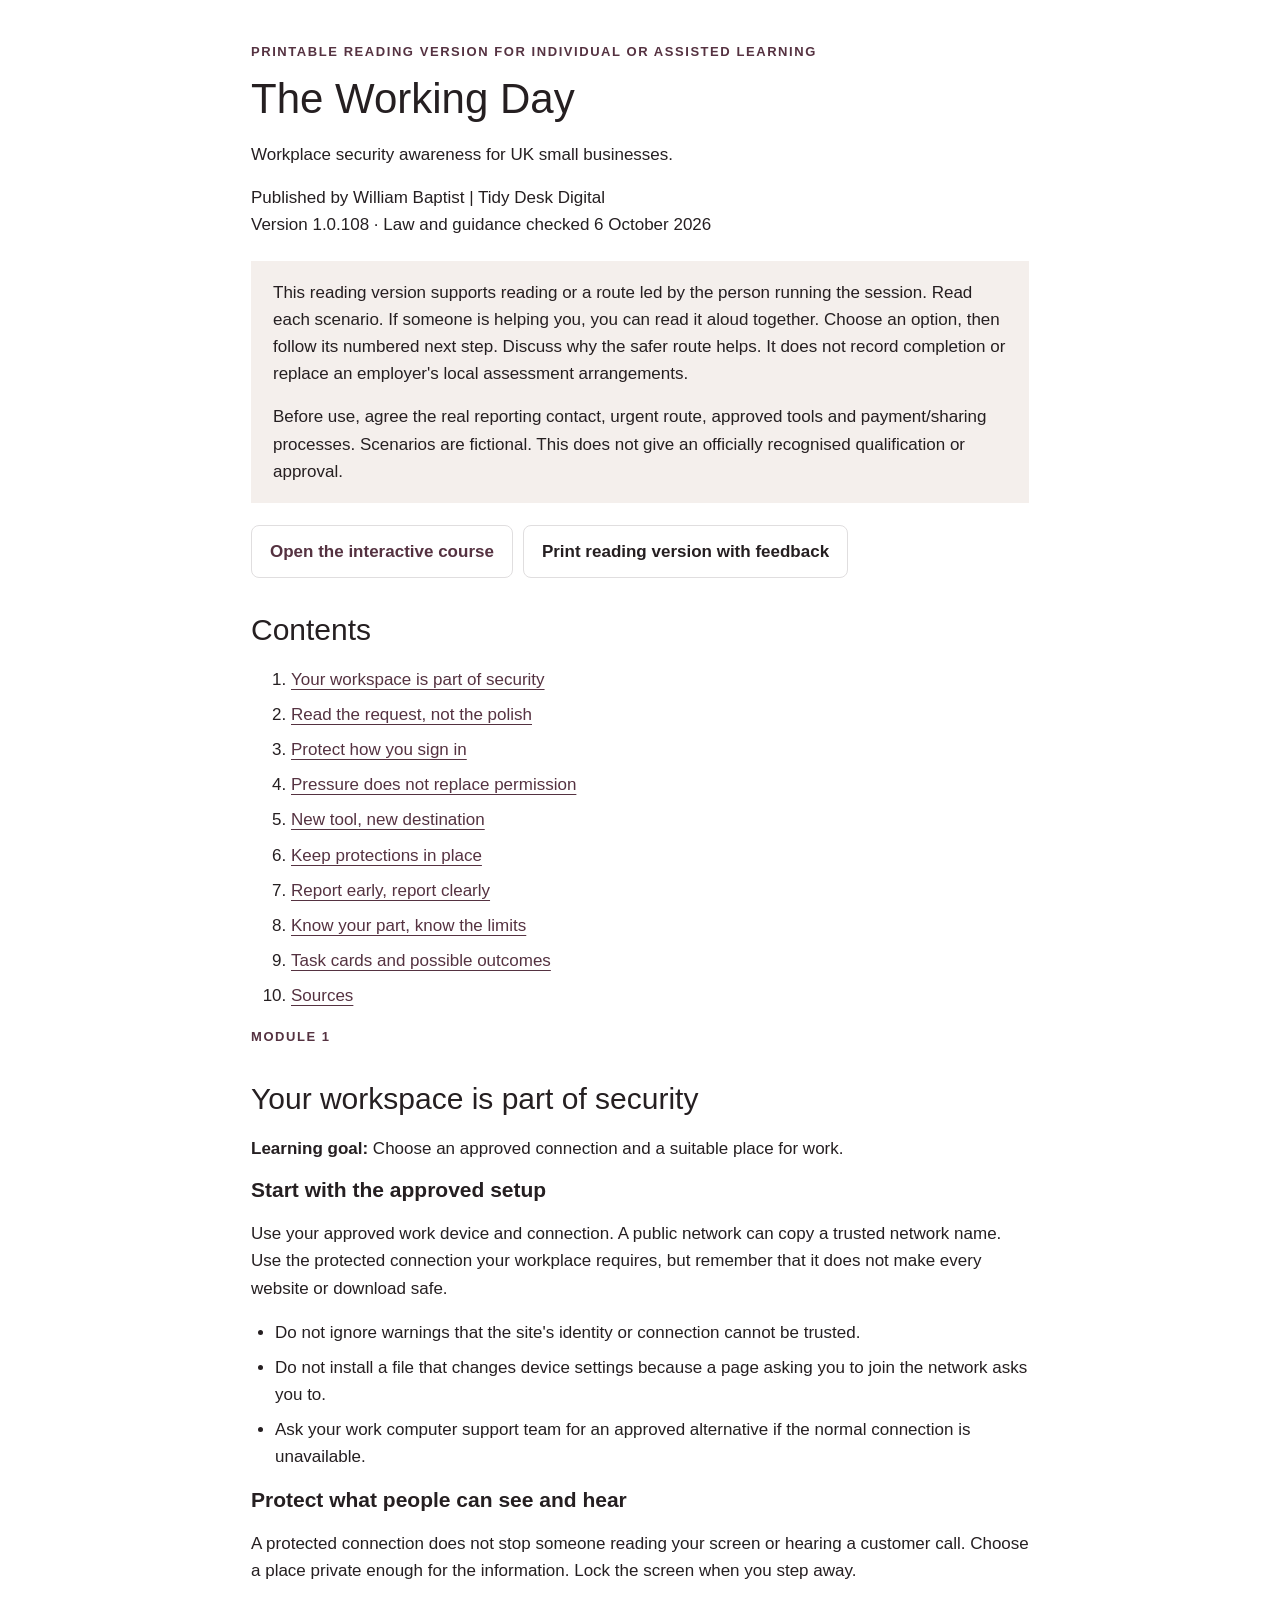
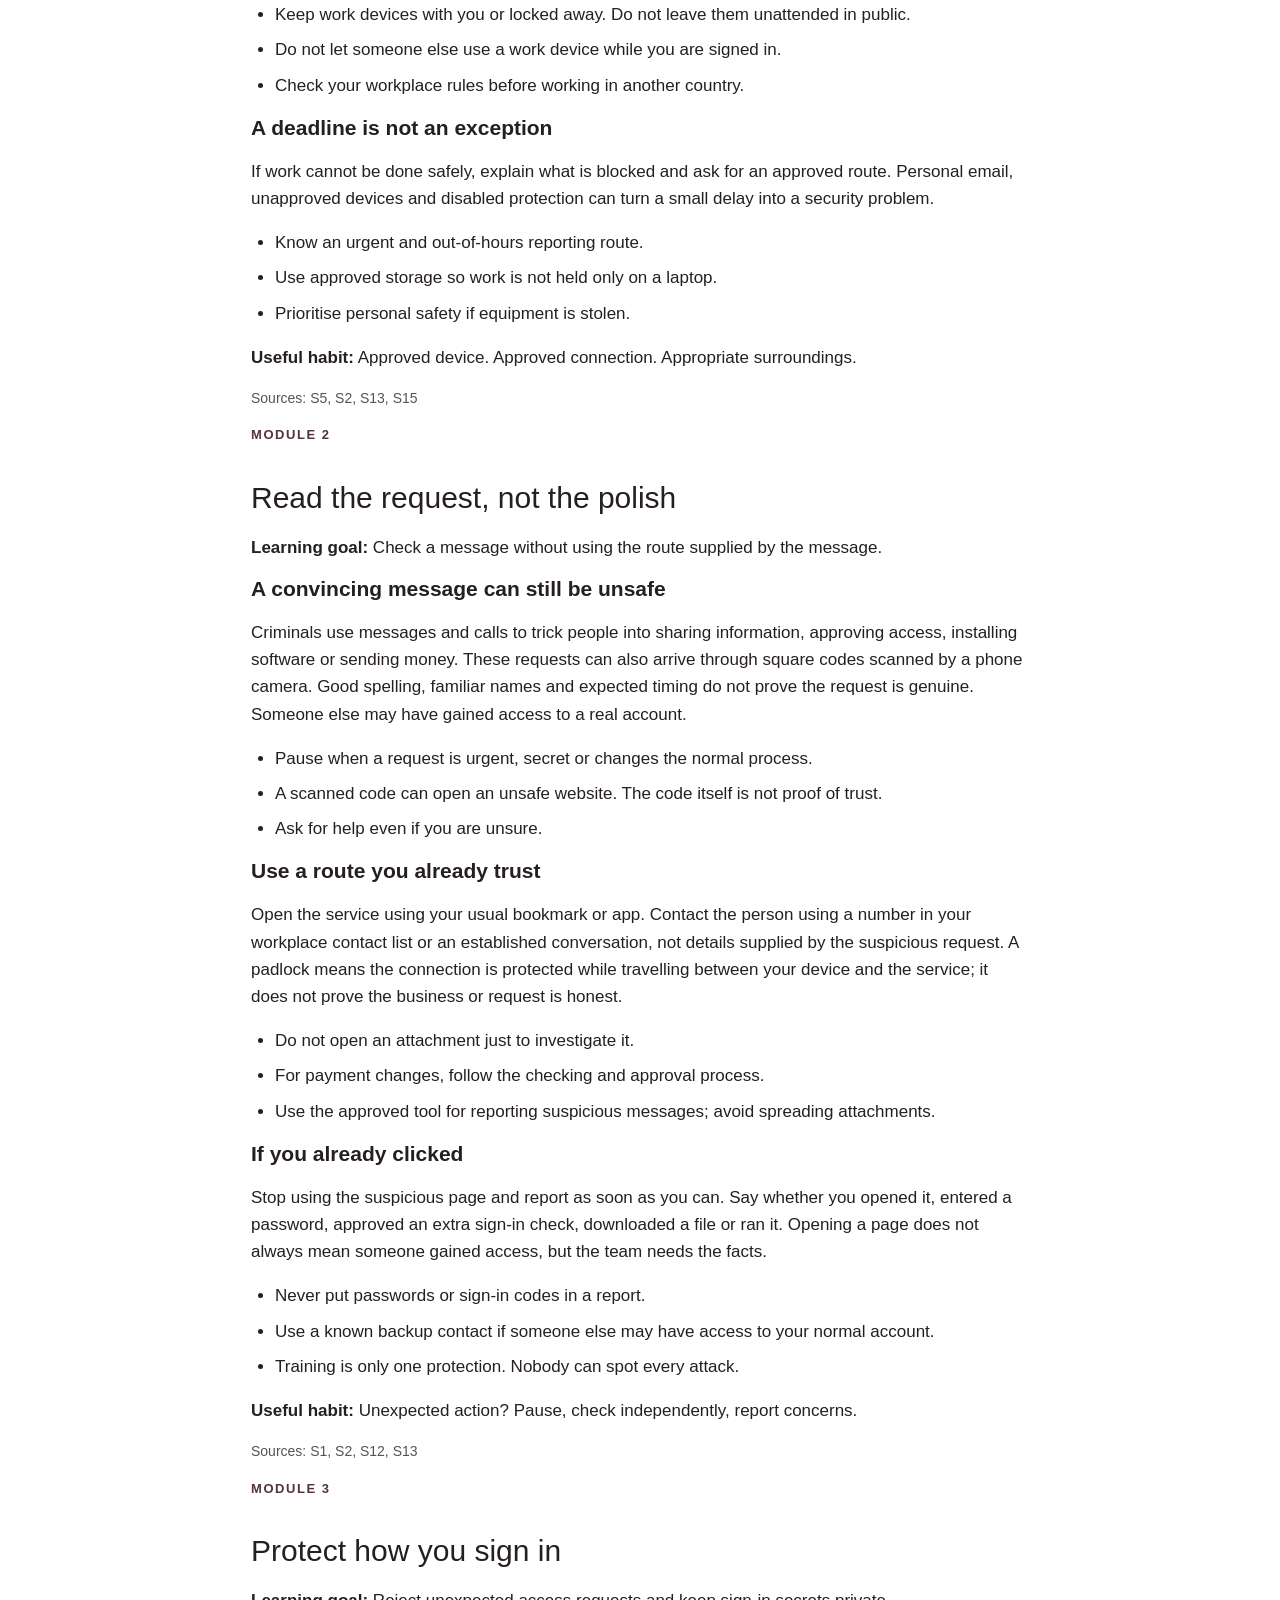
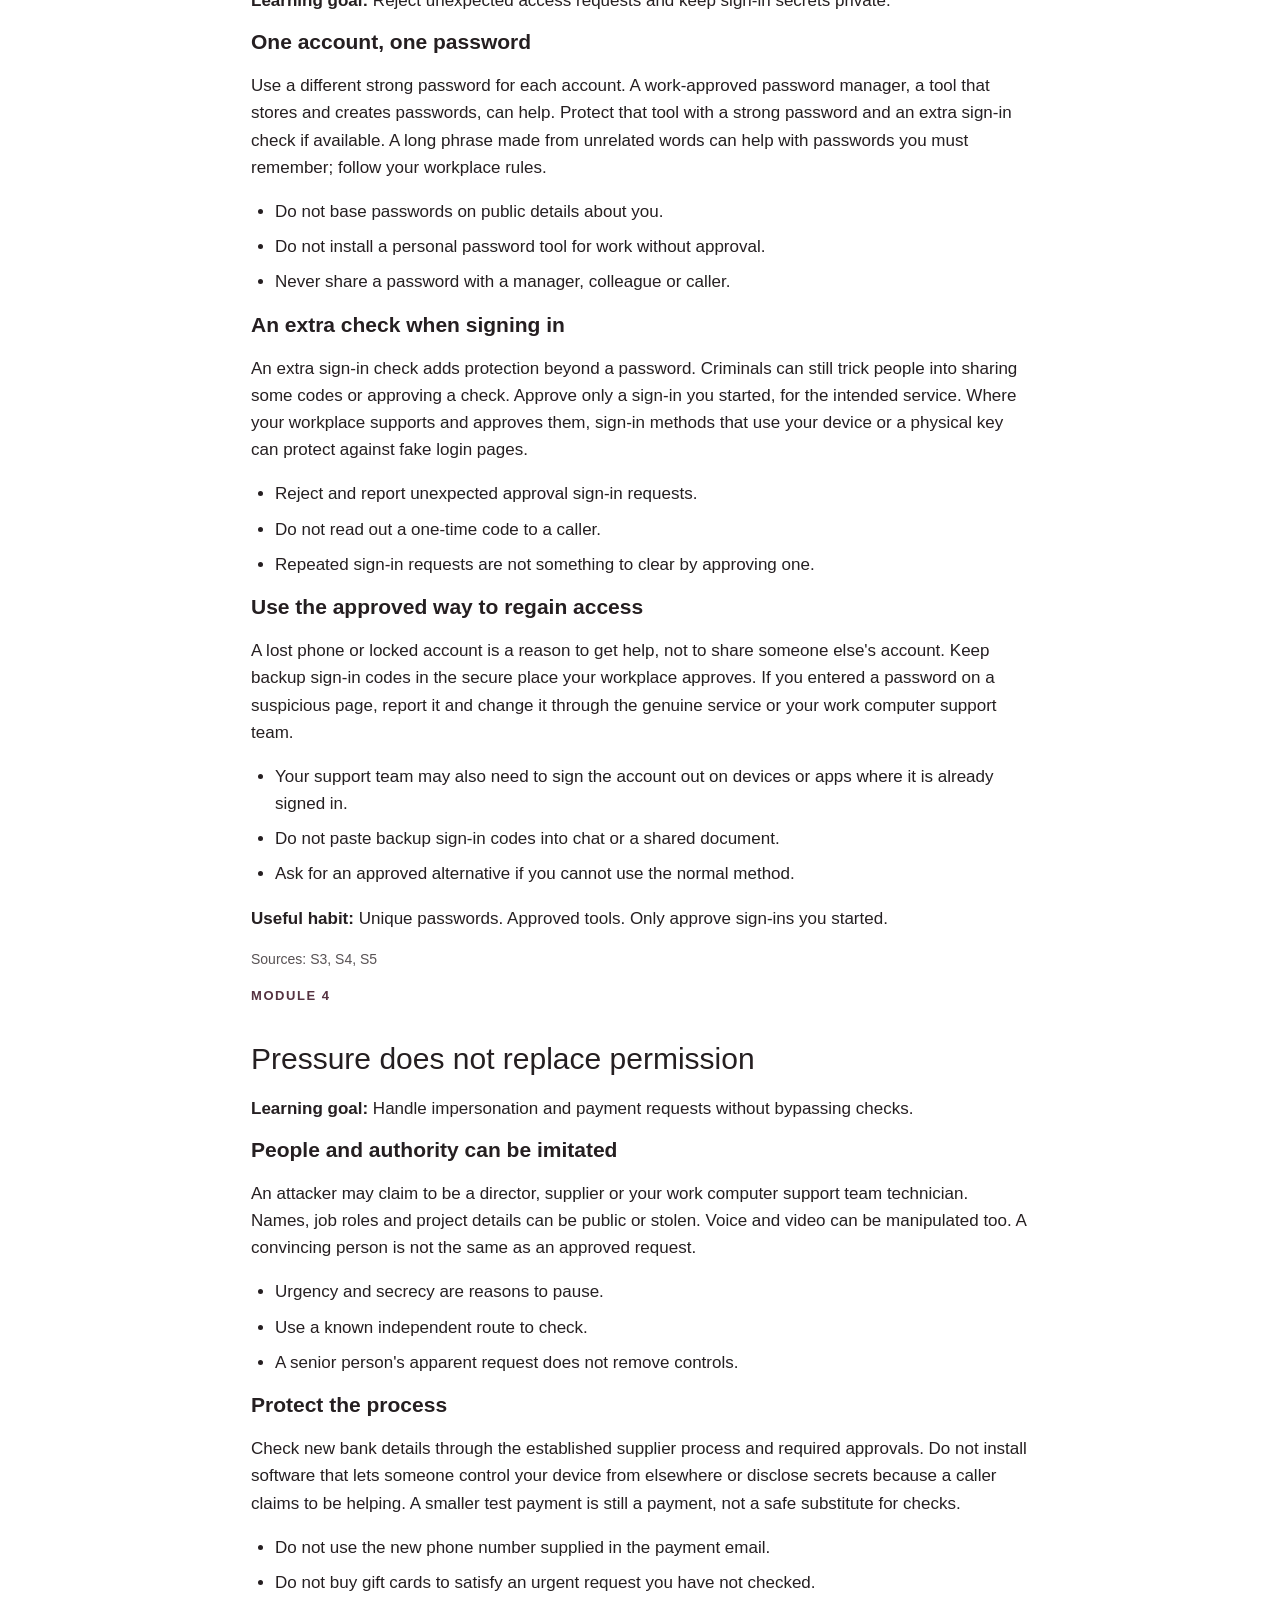
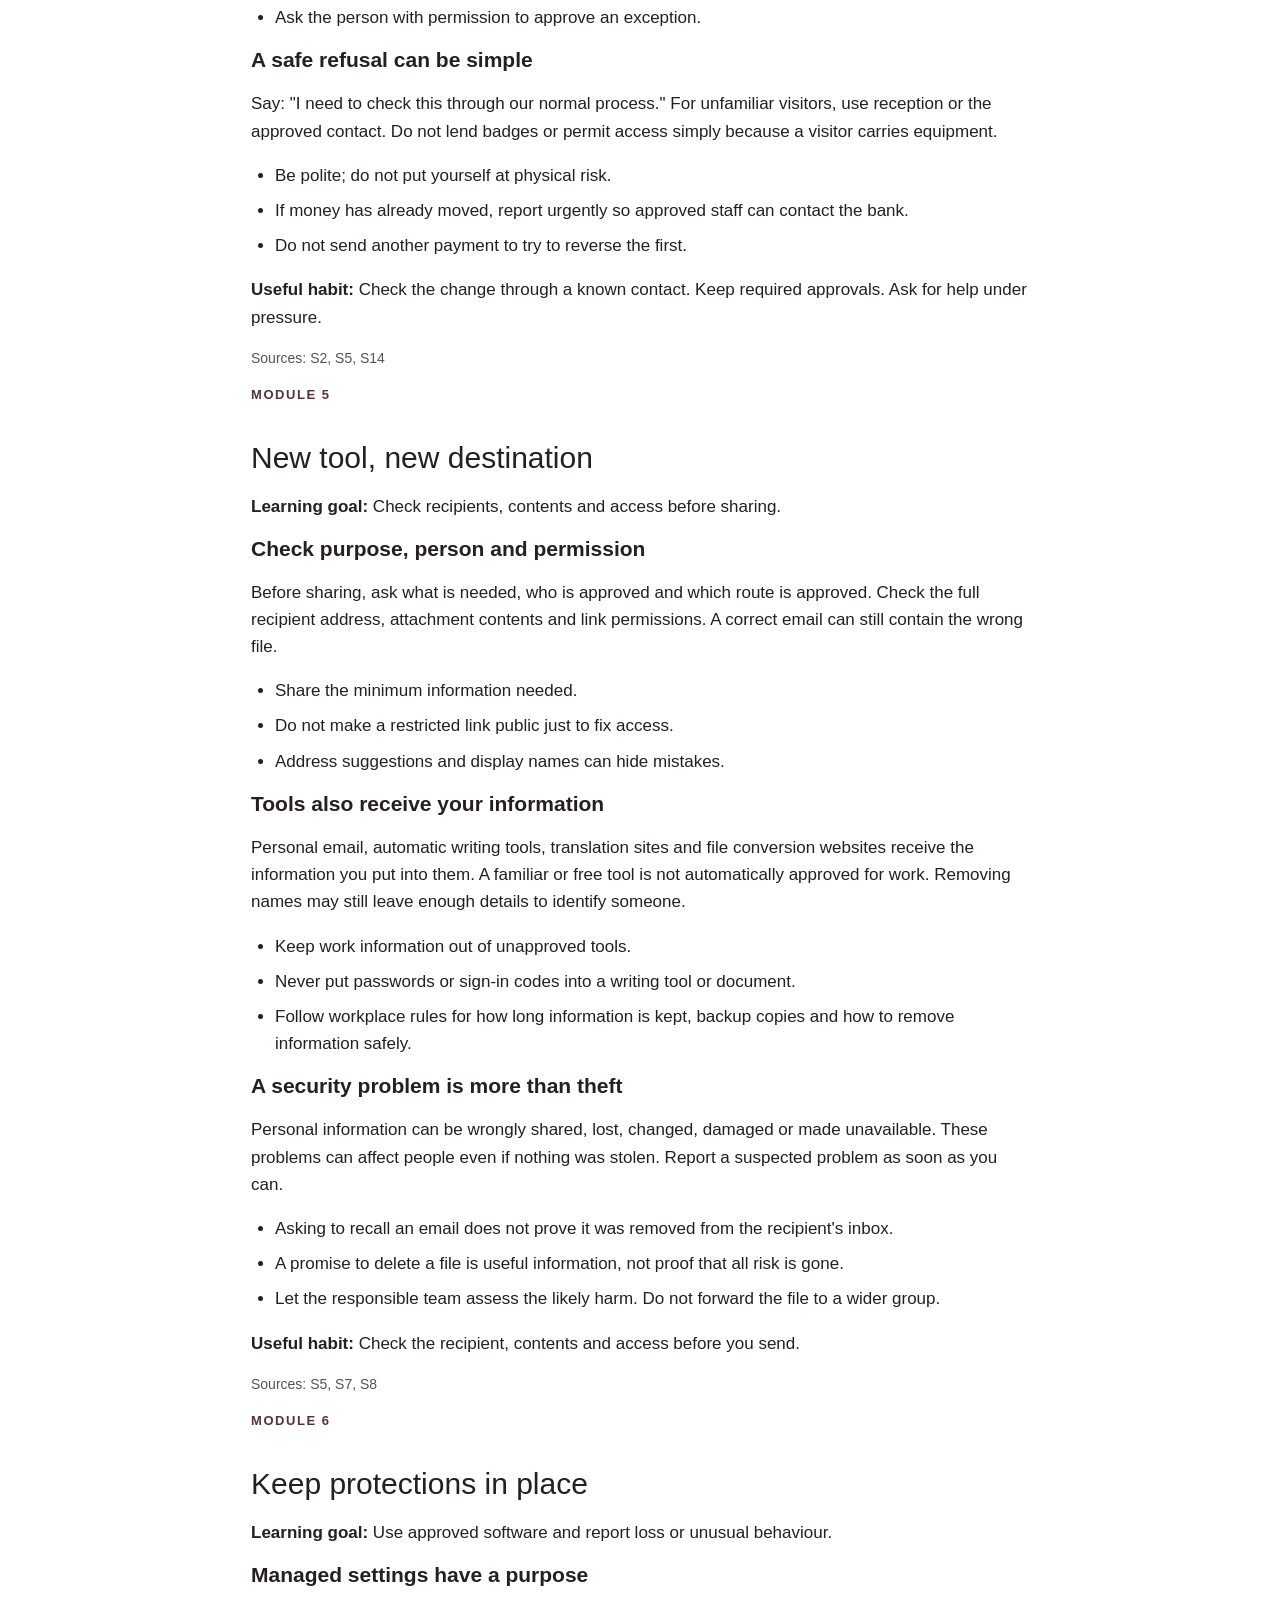
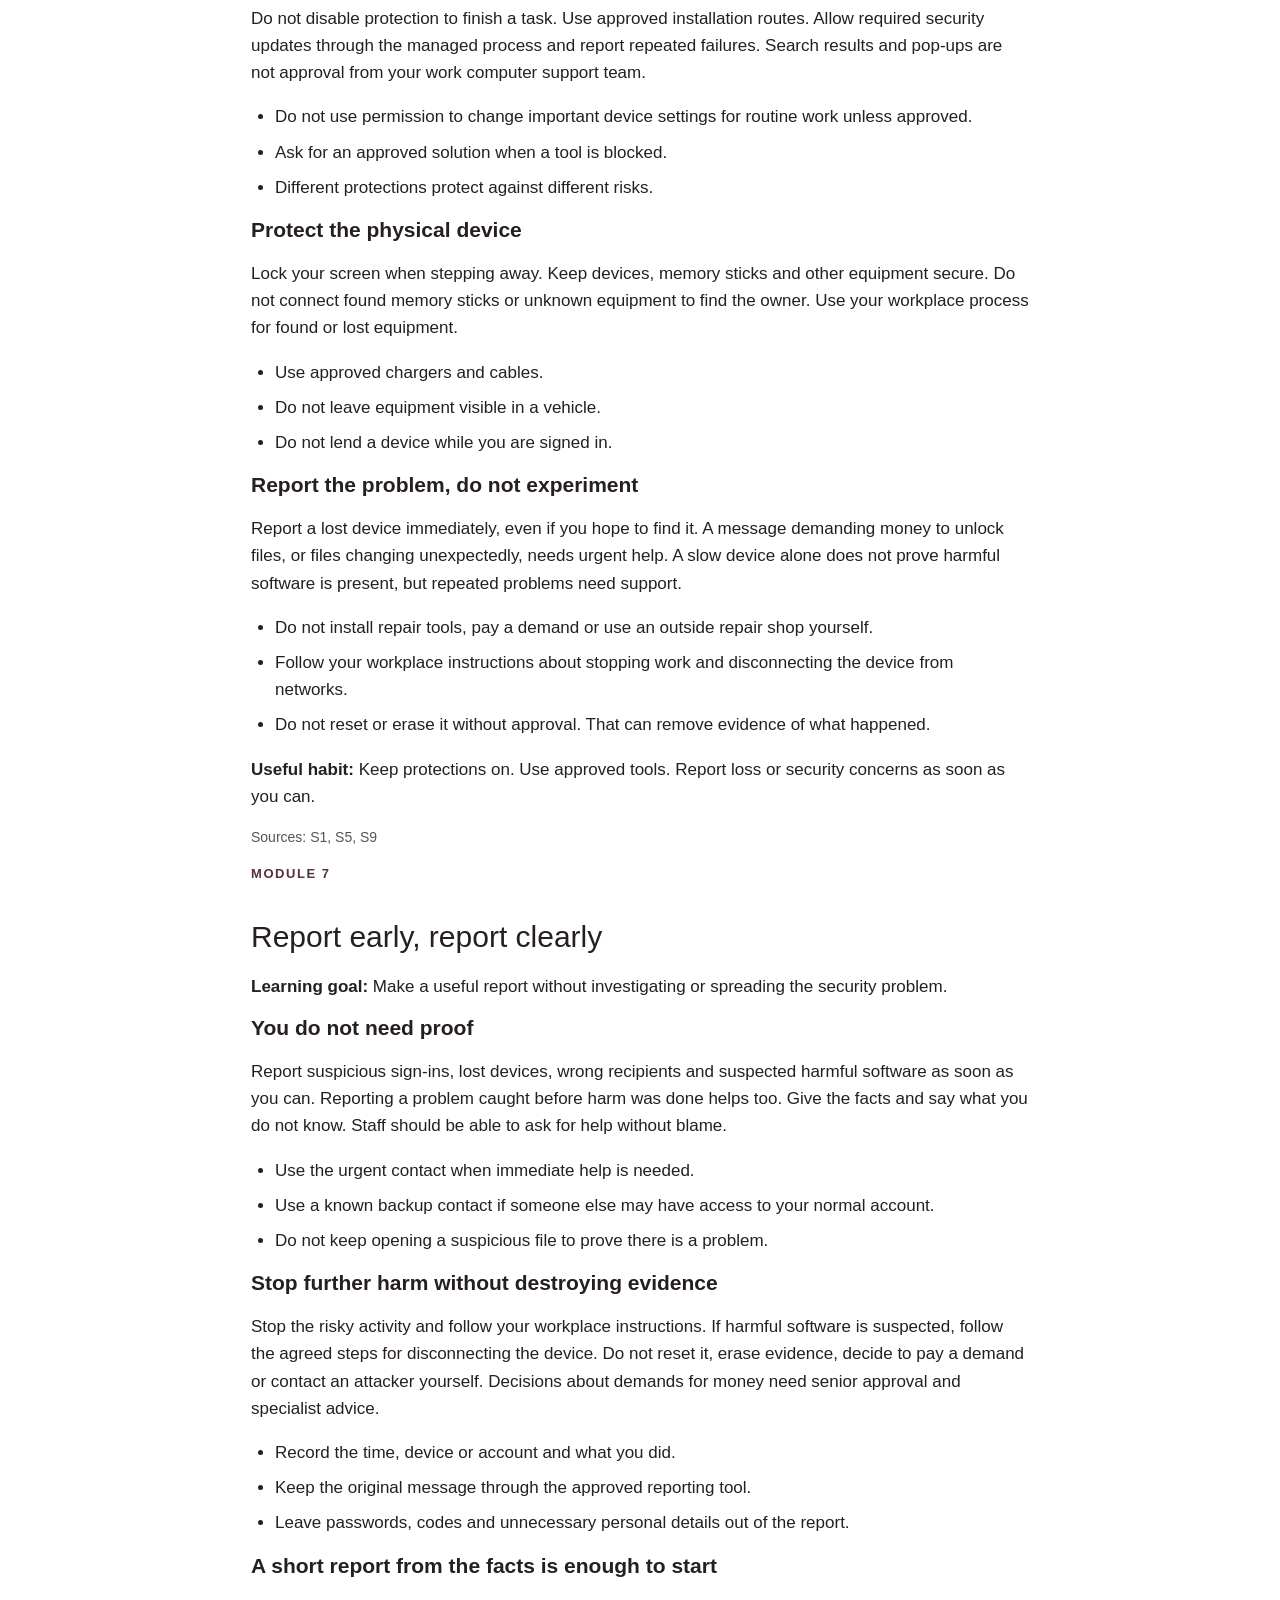
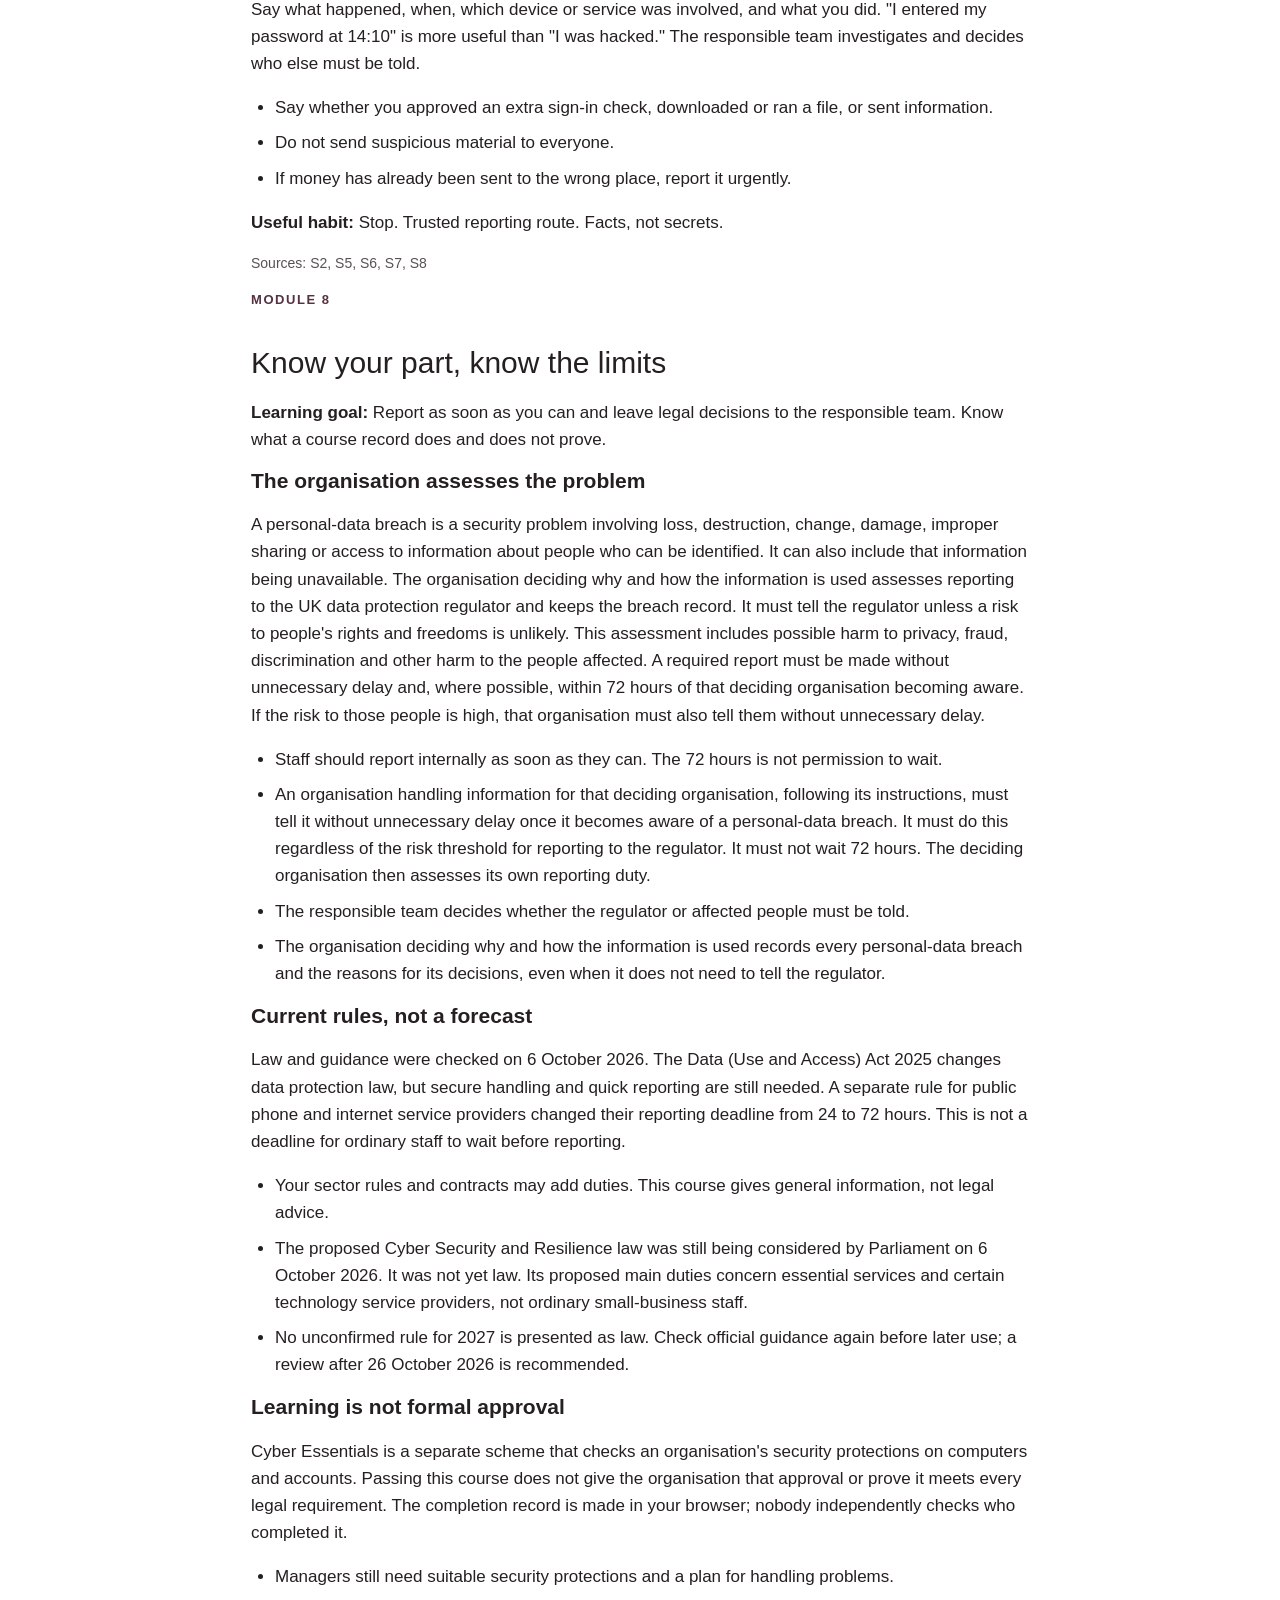
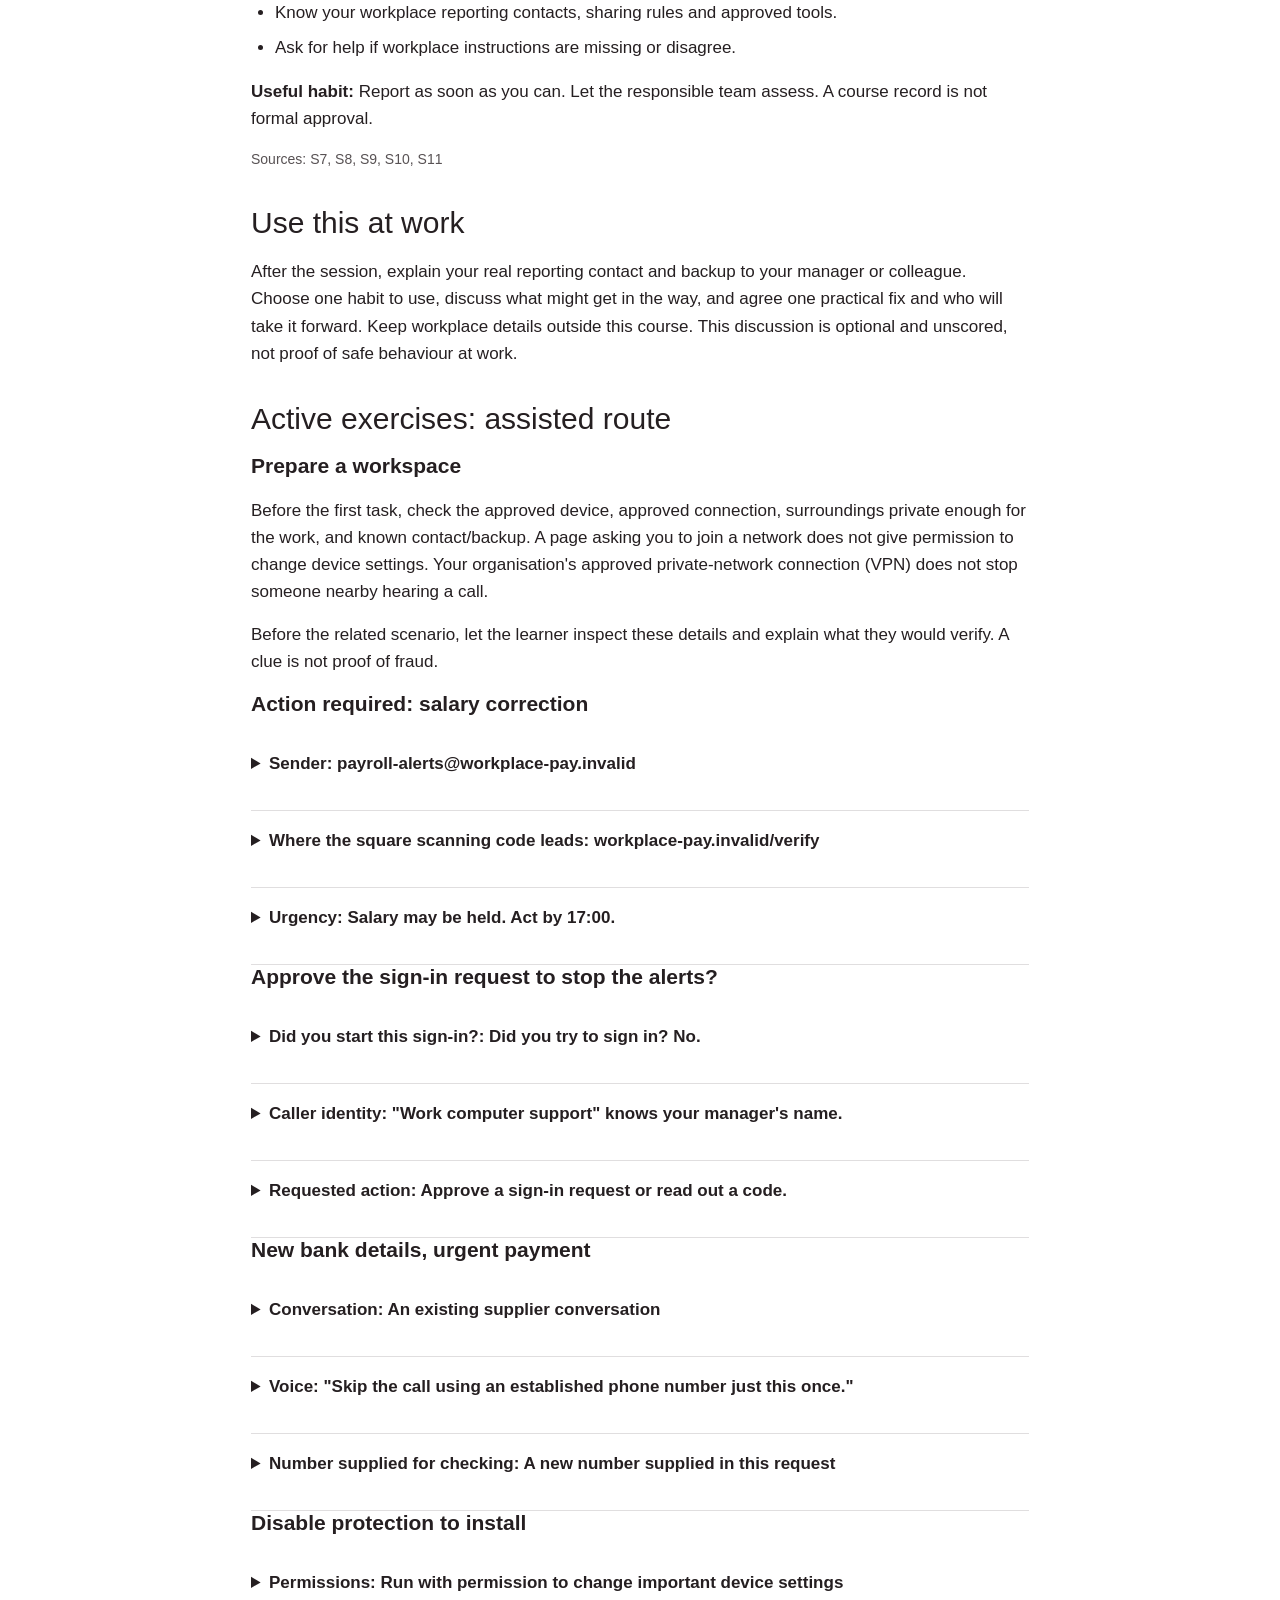
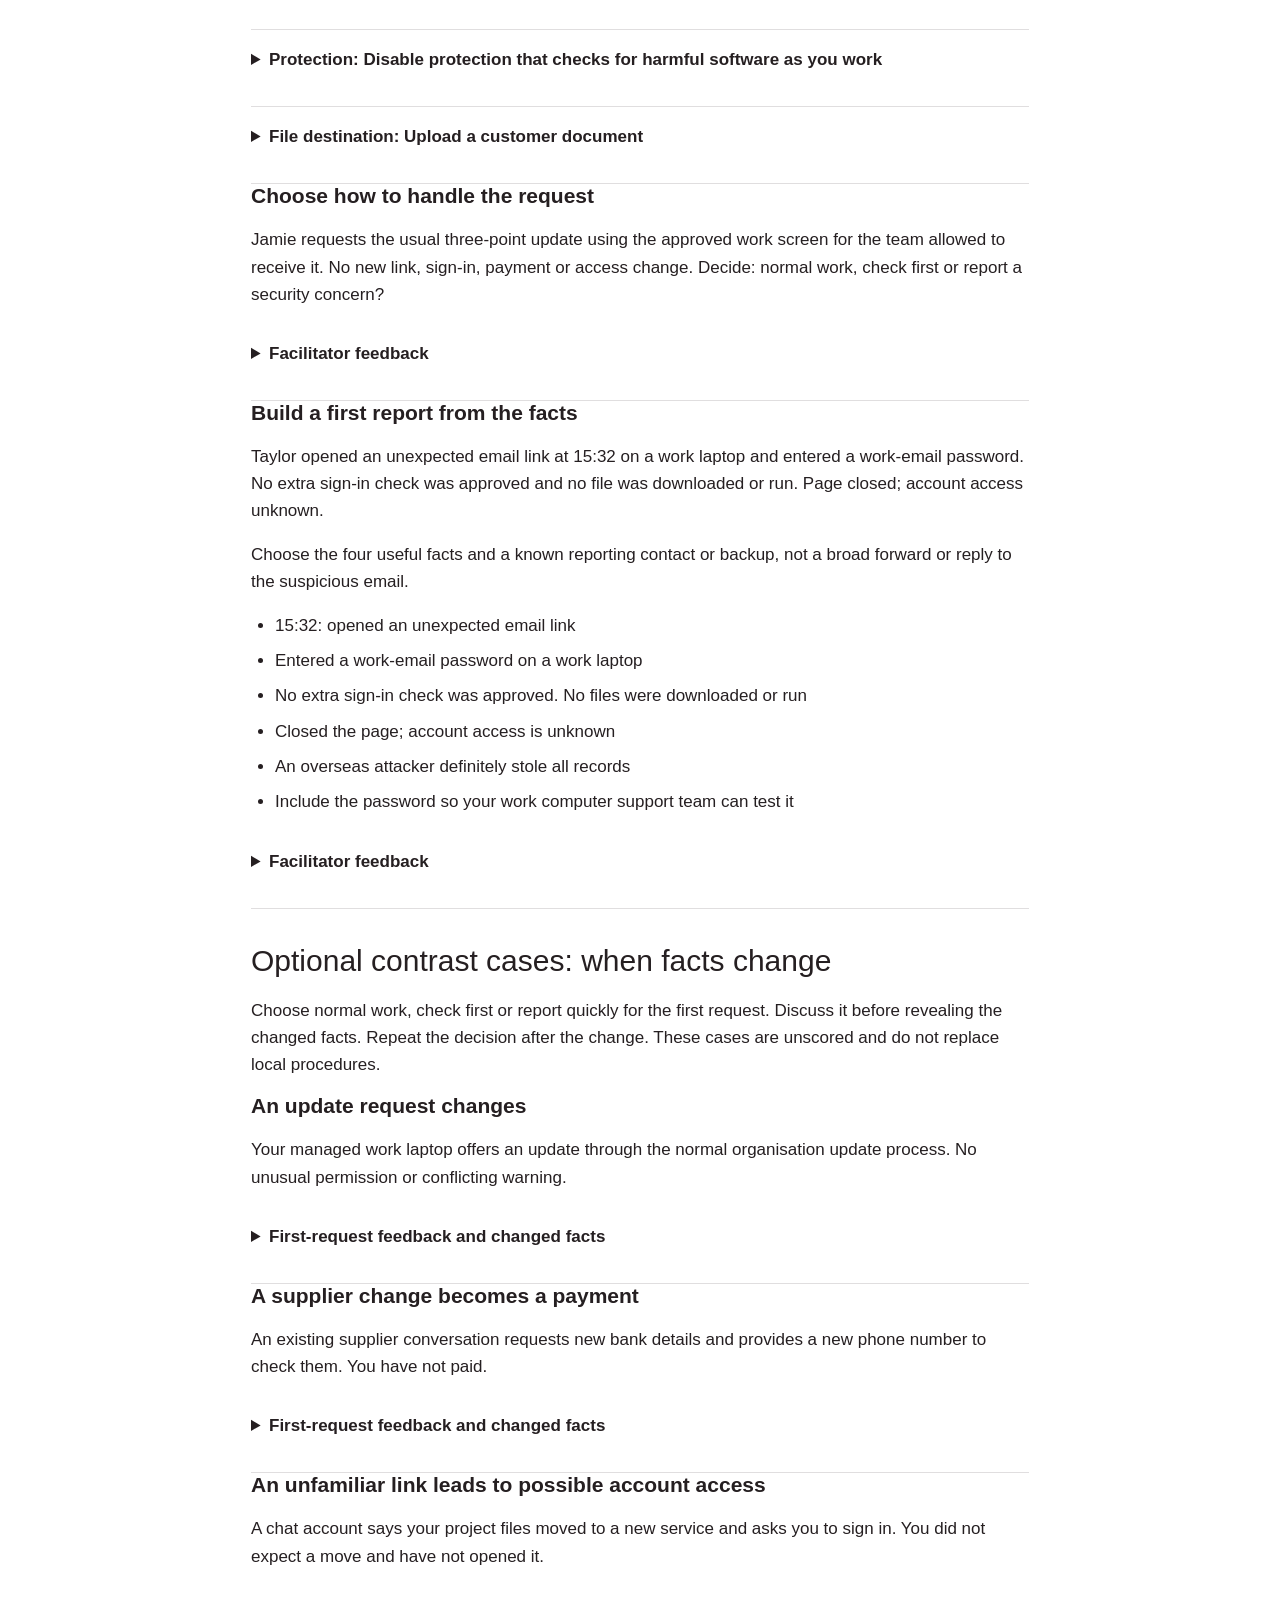
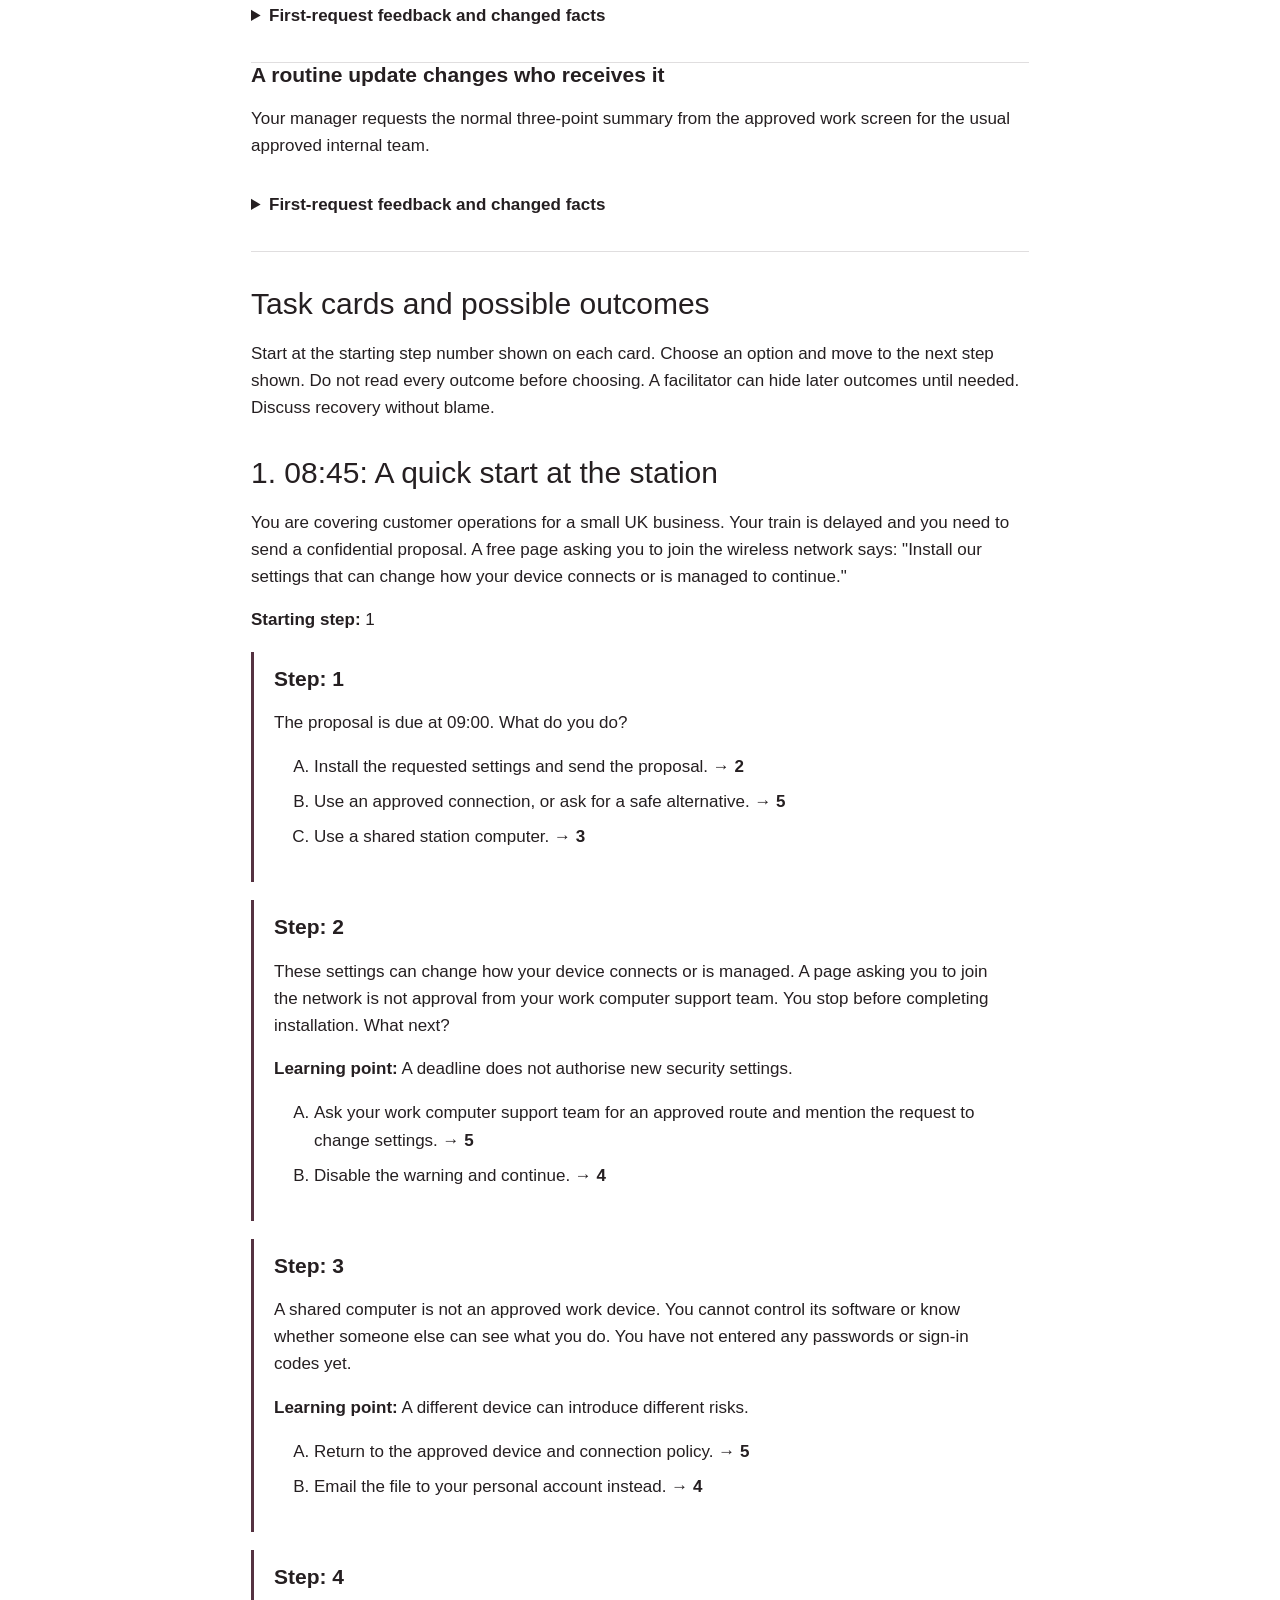
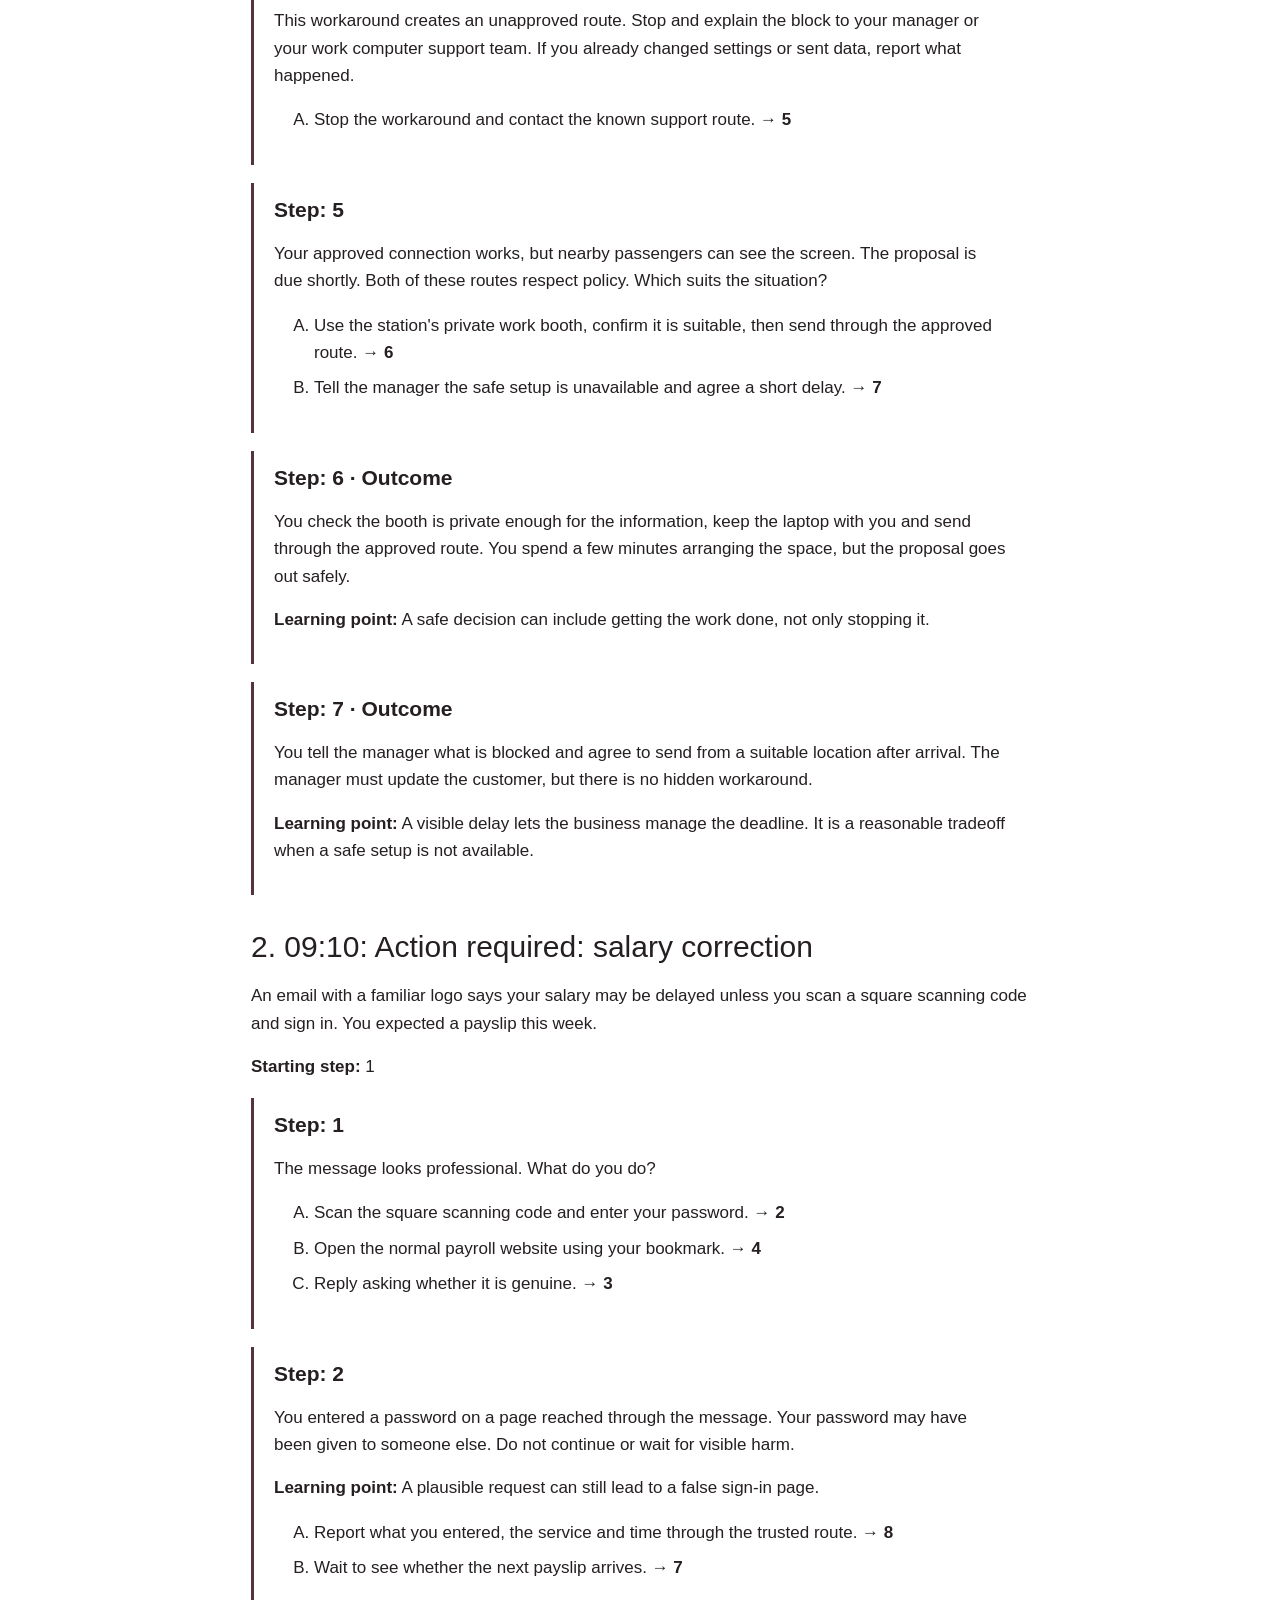
==== commit bf3316bc: "Release Working Day 1.0.108 accurate home learning continuation label" ====
--- a/Learning-Transcript.html
+++ b/Learning-Transcript.html
@@ -1,3 +1,3 @@
 <!doctype html><html lang="en-GB"><head><meta charset="utf-8"><meta name="viewport" content="width=device-width,initial-scale=1"><title>The Working Day: reading version</title><link rel="stylesheet" href="style.css"><style>main{max-width:850px;overflow-wrap:anywhere}.route-block{border-left:3px solid #236b59;padding:15px 20px;margin:18px 0}section{break-inside:avoid}h1{font-size:42px}h2{margin-top:35px}@media print{h1{font-size:30px}body{font-size:12px;line-height:1.45}h2{font-size:22px}h3{font-size:16px}section{break-inside:auto}.route-block{break-inside:avoid}main{max-width:none}}
 :root{--teal:#553241;--pale:#f3e9ec}h1,h2,h3{font-family:Arial,Helvetica,sans-serif;letter-spacing:0}.route-block{border-left-color:#553241}.notice{border-radius:0}@media print{h1,h2,h3,h4,.eyebrow{break-after:avoid-page;page-break-after:avoid}.reading-task-intro{break-inside:avoid-page;page-break-inside:avoid;break-after:avoid-page;page-break-after:avoid}p,li{orphans:3;widows:3}.route-block{border-left-color:#553241}}
-</style></head><body><main><p class="eyebrow">Printable reading version for individual or assisted learning</p><h1>The Working Day</h1><p>Workplace security awareness for UK small businesses.</p><p>Published by William Baptist | Tidy Desk Digital<br>Version 1.0.107 · Law and guidance checked 6 October 2026</p><div class="notice"><p>This reading version supports reading or a route led by the person running the session. Read each scenario. If someone is helping you, you can read it aloud together. Choose an option, then follow its numbered next step. Discuss why the safer route helps. It does not record completion or replace an employer's local assessment arrangements.</p><p>Before use, agree the real reporting contact, urgent route, approved tools and payment/sharing processes. Scenarios are fictional. This does not give an officially recognised qualification or approval.</p></div><div class="actions no-print"><a href="index.html" class="button">Open the interactive course</a><button onclick="window.print()">Print reading version with feedback</button></div><noscript><p class="notice no-print">Scripts are off. Open each feedback/details section you want included before using your browser print command. Closed sections may not print. The interactive course and Print button need scripts.</p></noscript><h2>Contents</h2><ol><li><a href="#remote">Your workspace is part of security</a></li><li><a href="#phishing">Read the request, not the polish</a></li><li><a href="#accounts">Protect how you sign in</a></li><li><a href="#social">Pressure does not replace permission</a></li><li><a href="#data">New tool, new destination</a></li><li><a href="#devices">Keep protections in place</a></li><li><a href="#incidents">Report early, report clearly</a></li><li><a href="#law">Know your part, know the limits</a></li><li><a href="#scenarios">Task cards and possible outcomes</a></li><li><a href="#sources">Sources</a></li></ol><article id="remote"><p class="eyebrow">Module 1</p><h2>Your workspace is part of security</h2><p><strong>Learning goal:</strong> Choose an approved connection and a suitable place for work.</p><section><h3>Start with the approved setup</h3><p>Use your approved work device and connection. A public network can copy a trusted network name. Use the protected connection your workplace requires, but remember that it does not make every website or download safe.</p><ul><li>Do not ignore warnings that the site&#39;s identity or connection cannot be trusted.</li><li>Do not install a file that changes device settings because a page asking you to join the network asks you to.</li><li>Ask your work computer support team for an approved alternative if the normal connection is unavailable.</li></ul></section><section><h3>Protect what people can see and hear</h3><p>A protected connection does not stop someone reading your screen or hearing a customer call. Choose a place private enough for the information. Lock the screen when you step away.</p><ul><li>Keep work devices with you or locked away. Do not leave them unattended in public.</li><li>Do not let someone else use a work device while you are signed in.</li><li>Check your workplace rules before working in another country.</li></ul></section><section><h3>A deadline is not an exception</h3><p>If work cannot be done safely, explain what is blocked and ask for an approved route. Personal email, unapproved devices and disabled protection can turn a small delay into a security problem.</p><ul><li>Know an urgent and out-of-hours reporting route.</li><li>Use approved storage so work is not held only on a laptop.</li><li>Prioritise personal safety if equipment is stolen.</li></ul></section><p><strong>Useful habit:</strong> Approved device. Approved connection. Appropriate surroundings.</p><p class="hint">Sources: S5, S2, S13, S15</p></article><article id="phishing"><p class="eyebrow">Module 2</p><h2>Read the request, not the polish</h2><p><strong>Learning goal:</strong> Check a message without using the route supplied by the message.</p><section><h3>A convincing message can still be unsafe</h3><p>Criminals use messages and calls to trick people into sharing information, approving access, installing software or sending money. These requests can also arrive through square codes scanned by a phone camera. Good spelling, familiar names and expected timing do not prove the request is genuine. Someone else may have gained access to a real account.</p><ul><li>Pause when a request is urgent, secret or changes the normal process.</li><li>A scanned code can open an unsafe website. The code itself is not proof of trust.</li><li>Ask for help even if you are unsure.</li></ul></section><section><h3>Use a route you already trust</h3><p>Open the service using your usual bookmark or app. Contact the person using a number in your workplace contact list or an established conversation, not details supplied by the suspicious request. A padlock means the connection is protected while travelling between your device and the service; it does not prove the business or request is honest.</p><ul><li>Do not open an attachment just to investigate it.</li><li>For payment changes, follow the checking and approval process.</li><li>Use the approved tool for reporting suspicious messages; avoid spreading attachments.</li></ul></section><section><h3>If you already clicked</h3><p>Stop using the suspicious page and report as soon as you can. Say whether you opened it, entered a password, approved an extra sign-in check, downloaded a file or ran it. Opening a page does not always mean someone gained access, but the team needs the facts.</p><ul><li>Never put passwords or sign-in codes in a report.</li><li>Use a known backup contact if someone else may have access to your normal account.</li><li>Training is only one protection. Nobody can spot every attack.</li></ul></section><p><strong>Useful habit:</strong> Unexpected action? Pause, check independently, report concerns.</p><p class="hint">Sources: S1, S2, S12, S13</p></article><article id="accounts"><p class="eyebrow">Module 3</p><h2>Protect how you sign in</h2><p><strong>Learning goal:</strong> Reject unexpected access requests and keep sign-in secrets private.</p><section><h3>One account, one password</h3><p>Use a different strong password for each account. A work-approved password manager, a tool that stores and creates passwords, can help. Protect that tool with a strong password and an extra sign-in check if available. A long phrase made from unrelated words can help with passwords you must remember; follow your workplace rules.</p><ul><li>Do not base passwords on public details about you.</li><li>Do not install a personal password tool for work without approval.</li><li>Never share a password with a manager, colleague or caller.</li></ul></section><section><h3>An extra check when signing in</h3><p>An extra sign-in check adds protection beyond a password. Criminals can still trick people into sharing some codes or approving a check. Approve only a sign-in you started, for the intended service. Where your workplace supports and approves them, sign-in methods that use your device or a physical key can protect against fake login pages.</p><ul><li>Reject and report unexpected approval sign-in requests.</li><li>Do not read out a one-time code to a caller.</li><li>Repeated sign-in requests are not something to clear by approving one.</li></ul></section><section><h3>Use the approved way to regain access</h3><p>A lost phone or locked account is a reason to get help, not to share someone else&#39;s account. Keep backup sign-in codes in the secure place your workplace approves. If you entered a password on a suspicious page, report it and change it through the genuine service or your work computer support team.</p><ul><li>Your support team may also need to sign the account out on devices or apps where it is already signed in.</li><li>Do not paste backup sign-in codes into chat or a shared document.</li><li>Ask for an approved alternative if you cannot use the normal method.</li></ul></section><p><strong>Useful habit:</strong> Unique passwords. Approved tools. Only approve sign-ins you started.</p><p class="hint">Sources: S3, S4, S5</p></article><article id="social"><p class="eyebrow">Module 4</p><h2>Pressure does not replace permission</h2><p><strong>Learning goal:</strong> Handle impersonation and payment requests without bypassing checks.</p><section><h3>People and authority can be imitated</h3><p>An attacker may claim to be a director, supplier or your work computer support team technician. Names, job roles and project details can be public or stolen. Voice and video can be manipulated too. A convincing person is not the same as an approved request.</p><ul><li>Urgency and secrecy are reasons to pause.</li><li>Use a known independent route to check.</li><li>A senior person&#39;s apparent request does not remove controls.</li></ul></section><section><h3>Protect the process</h3><p>Check new bank details through the established supplier process and required approvals. Do not install software that lets someone control your device from elsewhere or disclose secrets because a caller claims to be helping. A smaller test payment is still a payment, not a safe substitute for checks.</p><ul><li>Do not use the new phone number supplied in the payment email.</li><li>Do not buy gift cards to satisfy an urgent request you have not checked.</li><li>Ask the person with permission to approve an exception.</li></ul></section><section><h3>A safe refusal can be simple</h3><p>Say: &quot;I need to check this through our normal process.&quot; For unfamiliar visitors, use reception or the approved contact. Do not lend badges or permit access simply because a visitor carries equipment.</p><ul><li>Be polite; do not put yourself at physical risk.</li><li>If money has already moved, report urgently so approved staff can contact the bank.</li><li>Do not send another payment to try to reverse the first.</li></ul></section><p><strong>Useful habit:</strong> Check the change through a known contact. Keep required approvals. Ask for help under pressure.</p><p class="hint">Sources: S2, S5, S14</p></article><article id="data"><p class="eyebrow">Module 5</p><h2>New tool, new destination</h2><p><strong>Learning goal:</strong> Check recipients, contents and access before sharing.</p><section><h3>Check purpose, person and permission</h3><p>Before sharing, ask what is needed, who is approved and which route is approved. Check the full recipient address, attachment contents and link permissions. A correct email can still contain the wrong file.</p><ul><li>Share the minimum information needed.</li><li>Do not make a restricted link public just to fix access.</li><li>Address suggestions and display names can hide mistakes.</li></ul></section><section><h3>Tools also receive your information</h3><p>Personal email, automatic writing tools, translation sites and file conversion websites receive the information you put into them. A familiar or free tool is not automatically approved for work. Removing names may still leave enough details to identify someone.</p><ul><li>Keep work information out of unapproved tools.</li><li>Never put passwords or sign-in codes into a writing tool or document.</li><li>Follow workplace rules for how long information is kept, backup copies and how to remove information safely.</li></ul></section><section><h3>A security problem is more than theft</h3><p>Personal information can be wrongly shared, lost, changed, damaged or made unavailable. These problems can affect people even if nothing was stolen. Report a suspected problem as soon as you can.</p><ul><li>Asking to recall an email does not prove it was removed from the recipient&#39;s inbox.</li><li>A promise to delete a file is useful information, not proof that all risk is gone.</li><li>Let the responsible team assess the likely harm. Do not forward the file to a wider group.</li></ul></section><p><strong>Useful habit:</strong> Check the recipient, contents and access before you send.</p><p class="hint">Sources: S5, S7, S8</p></article><article id="devices"><p class="eyebrow">Module 6</p><h2>Keep protections in place</h2><p><strong>Learning goal:</strong> Use approved software and report loss or unusual behaviour.</p><section><h3>Managed settings have a purpose</h3><p>Do not disable protection to finish a task. Use approved installation routes. Allow required security updates through the managed process and report repeated failures. Search results and pop-ups are not approval from your work computer support team.</p><ul><li>Do not use permission to change important device settings for routine work unless approved.</li><li>Ask for an approved solution when a tool is blocked.</li><li>Different protections protect against different risks.</li></ul></section><section><h3>Protect the physical device</h3><p>Lock your screen when stepping away. Keep devices, memory sticks and other equipment secure. Do not connect found memory sticks or unknown equipment to find the owner. Use your workplace process for found or lost equipment.</p><ul><li>Use approved chargers and cables.</li><li>Do not leave equipment visible in a vehicle.</li><li>Do not lend a device while you are signed in.</li></ul></section><section><h3>Report the problem, do not experiment</h3><p>Report a lost device immediately, even if you hope to find it. A message demanding money to unlock files, or files changing unexpectedly, needs urgent help. A slow device alone does not prove harmful software is present, but repeated problems need support.</p><ul><li>Do not install repair tools, pay a demand or use an outside repair shop yourself.</li><li>Follow your workplace instructions about stopping work and disconnecting the device from networks.</li><li>Do not reset or erase it without approval. That can remove evidence of what happened.</li></ul></section><p><strong>Useful habit:</strong> Keep protections on. Use approved tools. Report loss or security concerns as soon as you can.</p><p class="hint">Sources: S1, S5, S9</p></article><article id="incidents"><p class="eyebrow">Module 7</p><h2>Report early, report clearly</h2><p><strong>Learning goal:</strong> Make a useful report without investigating or spreading the security problem.</p><section><h3>You do not need proof</h3><p>Report suspicious sign-ins, lost devices, wrong recipients and suspected harmful software as soon as you can. Reporting a problem caught before harm was done helps too. Give the facts and say what you do not know. Staff should be able to ask for help without blame.</p><ul><li>Use the urgent contact when immediate help is needed.</li><li>Use a known backup contact if someone else may have access to your normal account.</li><li>Do not keep opening a suspicious file to prove there is a problem.</li></ul></section><section><h3>Stop further harm without destroying evidence</h3><p>Stop the risky activity and follow your workplace instructions. If harmful software is suspected, follow the agreed steps for disconnecting the device. Do not reset it, erase evidence, decide to pay a demand or contact an attacker yourself. Decisions about demands for money need senior approval and specialist advice.</p><ul><li>Record the time, device or account and what you did.</li><li>Keep the original message through the approved reporting tool.</li><li>Leave passwords, codes and unnecessary personal details out of the report.</li></ul></section><section><h3>A short report from the facts is enough to start</h3><p>Say what happened, when, which device or service was involved, and what you did. &quot;I entered my password at 14:10&quot; is more useful than &quot;I was hacked.&quot; The responsible team investigates and decides who else must be told.</p><ul><li>Say whether you approved an extra sign-in check, downloaded or ran a file, or sent information.</li><li>Do not send suspicious material to everyone.</li><li>If money has already been sent to the wrong place, report it urgently.</li></ul></section><p><strong>Useful habit:</strong> Stop. Trusted reporting route. Facts, not secrets.</p><p class="hint">Sources: S2, S5, S6, S7, S8</p></article><article id="law"><p class="eyebrow">Module 8</p><h2>Know your part, know the limits</h2><p><strong>Learning goal:</strong> Report as soon as you can and leave legal decisions to the responsible team. Know what a course record does and does not prove.</p><section><h3>The organisation assesses the problem</h3><p>A personal-data breach is a security problem involving loss, destruction, change, damage, improper sharing or access to information about people who can be identified. It can also include that information being unavailable. The organisation deciding why and how the information is used assesses reporting to the UK data protection regulator and keeps the breach record. It must tell the regulator unless a risk to people&#39;s rights and freedoms is unlikely. This assessment includes possible harm to privacy, fraud, discrimination and other harm to the people affected. A required report must be made without unnecessary delay and, where possible, within 72 hours of that deciding organisation becoming aware. If the risk to those people is high, that organisation must also tell them without unnecessary delay.</p><ul><li>Staff should report internally as soon as they can. The 72 hours is not permission to wait.</li><li>An organisation handling information for that deciding organisation, following its instructions, must tell it without unnecessary delay once it becomes aware of a personal-data breach. It must do this regardless of the risk threshold for reporting to the regulator. It must not wait 72 hours. The deciding organisation then assesses its own reporting duty.</li><li>The responsible team decides whether the regulator or affected people must be told.</li><li>The organisation deciding why and how the information is used records every personal-data breach and the reasons for its decisions, even when it does not need to tell the regulator.</li></ul></section><section><h3>Current rules, not a forecast</h3><p>Law and guidance were checked on 6 October 2026. The Data (Use and Access) Act 2025 changes data protection law, but secure handling and quick reporting are still needed. A separate rule for public phone and internet service providers changed their reporting deadline from 24 to 72 hours. This is not a deadline for ordinary staff to wait before reporting.</p><ul><li>Your sector rules and contracts may add duties. This course gives general information, not legal advice.</li><li>The proposed Cyber Security and Resilience law was still being considered by Parliament on 6 October 2026. It was not yet law. Its proposed main duties concern essential services and certain technology service providers, not ordinary small-business staff.</li><li>No unconfirmed rule for 2027 is presented as law. Check official guidance again before later use; a review after 26 October 2026 is recommended.</li></ul></section><section><h3>Learning is not formal approval</h3><p>Cyber Essentials is a separate scheme that checks an organisation&#39;s security protections on computers and accounts. Passing this course does not give the organisation that approval or prove it meets every legal requirement. The completion record is made in your browser; nobody independently checks who completed it.</p><ul><li>Managers still need suitable security protections and a plan for handling problems.</li><li>Know your workplace reporting contacts, sharing rules and approved tools.</li><li>Ask for help if workplace instructions are missing or disagree.</li></ul></section><p><strong>Useful habit:</strong> Report as soon as you can. Let the responsible team assess. A course record is not formal approval.</p><p class="hint">Sources: S7, S8, S9, S10, S11</p></article><h2>Use this at work</h2><p>After the session, explain your real reporting contact and backup to your manager or colleague. Choose one habit to use, discuss what might get in the way, and agree one practical fix and who will take it forward. Keep workplace details outside this course. This discussion is optional and unscored, not proof of safe behaviour at work.</p><h2>Active exercises: assisted route</h2><section><h3>Prepare a workspace</h3><p>Before the first task, check the approved device, approved connection, surroundings private enough for the work, and known contact/backup. A page asking you to join a network does not give permission to change device settings. Your organisation's approved private-network connection (VPN) does not stop someone nearby hearing a call.</p></section><p>Before the related scenario, let the learner inspect these details and explain what they would verify. A clue is not proof of fraud.</p><section><h3>Action required: salary correction</h3><details><summary>Sender: payroll-alerts@workplace-pay.invalid</summary><p>The display name says Payroll Team. This address alone cannot prove who sent it. Compare with a known route, not the logo.</p></details><details><summary>Where the square scanning code leads: workplace-pay.invalid/verify</summary><p>This is not your known payroll bookmark. A square scanning code hides the destination until inspected; open the genuine website yourself.</p></details><details><summary>Urgency: Salary may be held. Act by 17:00.</summary><p>Urgency can be legitimate, but is not permission to skip an independent check.</p></details></section><section><h3>Approve the sign-in request to stop the alerts?</h3><details><summary>Did you start this sign-in?: Did you try to sign in? No.</summary><p>Reject a sign-in request you did not start. If you already approved one, report it as soon as you can.</p></details><details><summary>Caller identity: &quot;Work computer support&quot; knows your manager&#39;s name.</summary><p>A name is not proof of identity. Use the known work computer support number, not one supplied by the caller.</p></details><details><summary>Requested action: Approve a sign-in request or read out a code.</summary><p>Both can enable sign-in. Do not share codes or approve unexpected requests.</p></details></section><section><h3>New bank details, urgent payment</h3><details><summary>Conversation: An existing supplier conversation</summary><p>An existing account may be accessed or controlled without permission. A familiar conversation does not check new bank details.</p></details><details><summary>Voice: &quot;Skip the call using an established phone number just this once.&quot;</summary><p>A convincing voice can be imitated. Follow the established checking and approval process.</p></details><details><summary>Number supplied for checking: A new number supplied in this request</summary><p>Calling the sender&#39;s own number is not checking through a separate, trusted contact. Use your established contact.</p></details></section><section><h3>Disable protection to install</h3><details><summary>Permissions: Run with permission to change important device settings</summary><p>This gives software wider control. Ask for an approved tool, not a security workaround.</p></details><details><summary>Protection: Disable protection that checks for harmful software as you work</summary><p>Stop. A converter request is not permission to disable protection.</p></details><details><summary>File destination: Upload a customer document</summary><p>A new service is a new place receiving work information. Check approval before sending work information.</p></details></section><section><h3>Choose how to handle the request</h3><p>Jamie requests the usual three-point update using the approved work screen for the team allowed to receive it. No new link, sign-in, payment or access change. Decide: normal work, check first or report a security concern?</p><details><summary>Facilitator feedback</summary><p>Normal work fits these facts. Watch for later changes, such as a new automatic writing tool.</p></details></section><section><h3>Build a first report from the facts</h3><p>Taylor opened an unexpected email link at 15:32 on a work laptop and entered a work-email password. No extra sign-in check was approved and no file was downloaded or run. Page closed; account access unknown.</p><p>Choose the four useful facts and a known reporting contact or backup, not a broad forward or reply to the suspicious email.</p><ul><li>15:32: opened an unexpected email link</li><li>Entered a work-email password on a work laptop</li><li>No extra sign-in check was approved. No files were downloaded or run</li><li>Closed the page; account access is unknown</li><li>An overseas attacker definitely stole all records</li><li>Include the password so your work computer support team can test it</li></ul><details><summary>Facilitator feedback</summary><p>The first four items are observed facts. Leave guesses and passwords out. No real report is sent.</p></details></section><h2>Optional contrast cases: when facts change</h2><p>Choose normal work, check first or report quickly for the first request. Discuss it before revealing the changed facts. Repeat the decision after the change. These cases are unscored and do not replace local procedures.</p><section><h3>An update request changes</h3><p>Your managed work laptop offers an update through the normal organisation update process. No unusual permission or conflicting warning.</p><details><summary>First-request feedback and changed facts</summary><p>Use the approved update process. Ordinary approved work does not need to be reported as a security concern only because it is online.</p><p><strong>Changed facts:</strong> Now a browser pop-up asks you to install new settings that change how the device connects or is managed from an unfamiliar website. You have not installed it.</p><details><summary>Changed-facts feedback</summary><p>The website and requested access changed. Stop this pop-up and use the known work computer support team route or approved update process. Do not install those settings.</p></details></details></section><section><h3>A supplier change becomes a payment</h3><p>An existing supplier conversation requests new bank details and provides a new phone number to check them. You have not paid.</p><details><summary>First-request feedback and changed facts</summary><p>Use the established supplier contact and required approvals. Use a trusted contact you already have, not a number supplied by this request.</p><p><strong>Changed facts:</strong> A colleague now says the payment has already been sent to those new details without the established check.</p><details><summary>Changed-facts feedback</summary><p>Report urgently through the known reporting or payment concern route. Authorised staff may need to contact the bank. Do not send another payment; recovering the money is not guaranteed.</p></details></details></section><section><h3>An unfamiliar link leads to possible account access</h3><p>A chat account says your project files moved to a new service and asks you to sign in. You did not expect a move and have not opened it.</p><details><summary>First-request feedback and changed facts</summary><p>Check through the usual project service or established independent contact, not the supplied link. A familiar account can be accessed or controlled without permission.</p><p><strong>Changed facts:</strong> You now learn a colleague entered their work password through that link and approved an unexpected sign-in request.</p><details><summary>Changed-facts feedback</summary><p>Report the actions and time as soon as you can through a trusted route. The team responsible for handling the concern directs restoring safe account access and signing the account out on devices or apps where it is already signed in. Never include the password or codes.</p></details></details></section><section><h3>A routine update changes who receives it</h3><p>Your manager requests the normal three-point summary from the approved work screen for the usual approved internal team.</p><details><summary>First-request feedback and changed facts</summary><p>Use the normal approved work screen and group of people. Stay alert if the task changes.</p><p><strong>Changed facts:</strong> The next message asks you to upload the customer spreadsheet to a new free website that generates text or summaries automatically to make the summary. Approval for that tool or sharing information is not known.</p><details><summary>Changed-facts feedback</summary><p>A new tool receives the work information. Check approval for the tool and information first, or use the approved manual route. A routine request did not authorise this change.</p></details></details></section><h2 id="scenarios">Task cards and possible outcomes</h2><p>Start at the starting step number shown on each card. Choose an option and move to the next step shown. Do not read every outcome before choosing. A facilitator can hide later outcomes until needed. Discuss recovery without blame.</p><article><div class="reading-task-intro"><h2>1. 08:45: A quick start at the station</h2><p>You are covering customer operations for a small UK business. Your train is delayed and you need to send a confidential proposal. A free page asking you to join the wireless network says: &quot;Install our settings that can change how your device connects or is managed to continue.&quot;</p><p><strong>Starting step:</strong> 1</p></div><section class="route-block"><h3>Step: 1</h3><p>The proposal is due at 09:00. What do you do?</p><ol type="A"><li>Install the requested settings and send the proposal. <strong>→ 2</strong></li><li>Use an approved connection, or ask for a safe alternative. <strong>→ 5</strong></li><li>Use a shared station computer. <strong>→ 3</strong></li></ol></section><section class="route-block"><h3>Step: 2</h3><p>These settings can change how your device connects or is managed. A page asking you to join the network is not approval from your work computer support team. You stop before completing installation. What next?</p><p><strong>Learning point:</strong> A deadline does not authorise new security settings.</p><ol type="A"><li>Ask your work computer support team for an approved route and mention the request to change settings. <strong>→ 5</strong></li><li>Disable the warning and continue. <strong>→ 4</strong></li></ol></section><section class="route-block"><h3>Step: 3</h3><p>A shared computer is not an approved work device. You cannot control its software or know whether someone else can see what you do. You have not entered any passwords or sign-in codes yet.</p><p><strong>Learning point:</strong> A different device can introduce different risks.</p><ol type="A"><li>Return to the approved device and connection policy. <strong>→ 5</strong></li><li>Email the file to your personal account instead. <strong>→ 4</strong></li></ol></section><section class="route-block"><h3>Step: 4</h3><p>This workaround creates an unapproved route. Stop and explain the block to your manager or your work computer support team. If you already changed settings or sent data, report what happened.</p><ol type="A"><li>Stop the workaround and contact the known support route. <strong>→ 5</strong></li></ol></section><section class="route-block"><h3>Step: 5</h3><p>Your approved connection works, but nearby passengers can see the screen. The proposal is due shortly. Both of these routes respect policy. Which suits the situation?</p><ol type="A"><li>Use the station&#39;s private work booth, confirm it is suitable, then send through the approved route. <strong>→ 6</strong></li><li>Tell the manager the safe setup is unavailable and agree a short delay. <strong>→ 7</strong></li></ol></section><section class="route-block"><h3>Step: 6 · Outcome</h3><p>You check the booth is private enough for the information, keep the laptop with you and send through the approved route. You spend a few minutes arranging the space, but the proposal goes out safely.</p><p><strong>Learning point:</strong> A safe decision can include getting the work done, not only stopping it.</p></section><section class="route-block"><h3>Step: 7 · Outcome</h3><p>You tell the manager what is blocked and agree to send from a suitable location after arrival. The manager must update the customer, but there is no hidden workaround.</p><p><strong>Learning point:</strong> A visible delay lets the business manage the deadline. It is a reasonable tradeoff when a safe setup is not available.</p></section></article><article><div class="reading-task-intro"><h2>2. 09:10: Action required: salary correction</h2><p>An email with a familiar logo says your salary may be delayed unless you scan a square scanning code and sign in. You expected a payslip this week.</p><p><strong>Starting step:</strong> 1</p></div><section class="route-block"><h3>Step: 1</h3><p>The message looks professional. What do you do?</p><ol type="A"><li>Scan the square scanning code and enter your password. <strong>→ 2</strong></li><li>Open the normal payroll website using your bookmark. <strong>→ 4</strong></li><li>Reply asking whether it is genuine. <strong>→ 3</strong></li></ol></section><section class="route-block"><h3>Step: 2</h3><p>You entered a password on a page reached through the message. Your password may have been given to someone else. Do not continue or wait for visible harm.</p><p><strong>Learning point:</strong> A plausible request can still lead to a false sign-in page.</p><ol type="A"><li>Report what you entered, the service and time through the trusted route. <strong>→ 8</strong></li><li>Wait to see whether the next payslip arrives. <strong>→ 7</strong></li></ol></section><section class="route-block"><h3>Step: 3</h3><p>The reply goes to the same source that sent the request. A reassuring answer would not independently check it.</p><ol type="A"><li>Use the genuine payroll website or directory contact instead. <strong>→ 4</strong></li></ol></section><section class="route-block"><h3>Step: 4</h3><p>There is no correction request on the genuine website. The email says your staff/payroll team is too busy for calls.</p><ol type="A"><li>Contact your staff/payroll team using the staff directory and report the message. <strong>→ 9</strong></li><li>Use the urgent phone number in the email. <strong>→ 5</strong></li><li>Delete it without reporting. <strong>→ 6</strong></li></ol></section><section class="route-block"><h3>Step: 5</h3><p>The email supplied that number; it could lead to the sender. Checking needs a route you already trust.</p><ol type="A"><li>Use the staff directory and report. <strong>→ 9</strong></li></ol></section><section class="route-block"><h3>Step: 6</h3><p>Deleting avoids this request, but a report can help protect other staff. You do not need to prove it is malicious.</p><ol type="A"><li>Use the approved route for reporting suspicious messages. <strong>→ 9</strong></li></ol></section><section class="route-block"><h3>Step: 7</h3><p>Waiting gives a possible attacker more time. A quick report helps your work computer support team protect the account, including changing its password and signing it out on devices or apps where it is already signed in.</p><ol type="A"><li>Report the action and time now, without sending the password. <strong>→ 8</strong></li></ol></section><section class="route-block"><h3>Step: 8 · Outcome</h3><p>You tell your work computer support team what you entered and when, without sharing the password itself. You follow the approved instructions for safely regaining access to the account. Your work computer support team can consider signing the account out on devices or apps where it is already signed in as well as a password change.</p><p><strong>Learning point:</strong> If you acted on a suspicious request, report as soon as you can. A click, a password and a download need different responses.</p></section><section class="route-block"><h3>Step: 9 · Outcome</h3><p>Your staff/payroll team checks the request through its established route. Your report helps the team warn other staff without circulating the risky square scanning code.</p><p><strong>Learning point:</strong> Expected timing and good design do not prove the identity of a message.</p></section></article><article><div class="reading-task-intro"><h2>3. 09:40: Approve the sign-in request to stop the alerts?</h2><p>Three sign-in requests arrive on your phone. You did not start a sign-in. A caller says they are from your work computer support team and asks you to approve one.</p><p><strong>Starting step:</strong> 1</p></div><section class="route-block"><h3>Step: 1</h3><p>The caller knows your manager&#39;s name. What do you do?</p><ol type="A"><li>Approve one so the alerts stop. <strong>→ 2</strong></li><li>Reject the sign-in requests and contact the known work computer support route. <strong>→ 5</strong></li><li>Read a one-time code to the caller instead. <strong>→ 3</strong></li></ol></section><section class="route-block"><h3>Step: 2</h3><p>An unexpected approval may grant account access. You cannot safely assume it was your work computer support team. Report the service, time and that you approved it.</p><ol type="A"><li>Use a trusted route to tell your work computer support team what happened. <strong>→ 7</strong></li><li>Change the password and tell nobody. <strong>→ 4</strong></li></ol></section><section class="route-block"><h3>Step: 3</h3><p>The code is also a sign-in secret. Knowing your manager&#39;s name does not prove who the caller is.</p><ol type="A"><li>Do not share it; contact the known work computer support contact. <strong>→ 5</strong></li></ol></section><section class="route-block"><h3>Step: 4</h3><p>Changing a password does not always sign the account out on devices or apps where it is already signed in, or undo other changes. The team needs to know the account may have been accessed.</p><ol type="A"><li>Report the approval and follow instructions to regain access safely. <strong>→ 7</strong></li></ol></section><section class="route-block"><h3>Step: 5</h3><p>The known work computer support team confirms it did not call you. Your report allows it to investigate attempted access. How will you protect future sign-ins?</p><ol type="A"><li>Use my approved sign-in method and approve only sign-ins I start. <strong>→ 8</strong></li><li>Turn the extra sign-in check off because it is annoying. <strong>→ 6</strong></li></ol></section><section class="route-block"><h3>Step: 6</h3><p>An extra sign-in check adds useful protection. The problem was an unexpected request, not a reason to turn off protection.</p><ol type="A"><li>Keep the approved method and use your work computer support team for problems regaining access. <strong>→ 8</strong></li></ol></section><section class="route-block"><h3>Step: 7 · Outcome</h3><p>Your work computer support team investigates and directs steps to regain safe account access, including signing the account out on devices or apps where it is already signed in if needed. You keep codes and backup sign-in secrets out of the report.</p><p><strong>Learning point:</strong> Reject unexpected approvals. Report any accidental approval as soon as you can.</p></section><section class="route-block"><h3>Step: 8 · Outcome</h3><p>You keep the approved sign-in protections. If a method becomes unavailable, you will use the approved process to regain access rather than a shared account.</p><p><strong>Learning point:</strong> An extra sign-in check helps, but only approve a sign-in you started.</p></section></article><article><div class="reading-task-intro"><h2>4. 10:30: New bank details, urgent payment</h2><p>A message inside a familiar supplier email conversation gives new bank details. A voice note sounding like your manager says: &quot;Pay today. Skip the check just this once.&quot;</p><p><strong>Starting step:</strong> 1</p></div><section class="route-block"><h3>Step: 1</h3><p>The voice sounds right and the contract is important. What next?</p><ol type="A"><li>Pay because the two messages agree. <strong>→ 5</strong></li><li>Check through the established supplier and payment approval process. <strong>→ 3</strong></li><li>Call the new number in the email. <strong>→ 2</strong></li></ol></section><section class="route-block"><h3>Step: 2</h3><p>The request supplied its own way to check it. A convincing call to that number would not provide independent confirmation.</p><ol type="A"><li>Use the existing supplier contact and required approval route. <strong>→ 3</strong></li></ol></section><section class="route-block"><h3>Step: 3</h3><p>The established supplier contact is unavailable. The requester says the contract is at risk. Two approved routes are available; choose the one you would use here.</p><ol type="A"><li>Hold the payment and ask for help from the person authorised to approve payment, explaining the deadline. <strong>→ 10</strong></li><li>Ask the person authorised to approve payment to use the agreed backup checking route. <strong>→ 11</strong></li><li>Send a smaller test payment while waiting. <strong>→ 4</strong></li></ol></section><section class="route-block"><h3>Step: 4</h3><p>A small payment is still a financial commitment and does not check the bank change.</p><ol type="A"><li>Return to checking and approval. <strong>→ 9</strong></li></ol></section><section class="route-block"><h3>Step: 5</h3><p>Money has already moved. Acting quickly may help recover the money. What do you do?</p><ol type="A"><li>Report urgently with transaction details so approved staff can contact the bank. <strong>→ 8</strong></li><li>Send another transfer to reverse it. <strong>→ 6</strong></li><li>Wait for the supplier to complain. <strong>→ 7</strong></li></ol></section><section class="route-block"><h3>Step: 6</h3><p>A second transfer does not reverse the first and may create more loss.</p><ol type="A"><li>Stop and report urgently. <strong>→ 8</strong></li></ol></section><section class="route-block"><h3>Step: 7</h3><p>Delay can reduce the chance of recovering the money. You do not need to prove fraud before raising the concern.</p><ol type="A"><li>Report urgently through the known contact for payment concerns. <strong>→ 8</strong></li></ol></section><section class="route-block"><h3>Step: 8 · Outcome</h3><p>The approved team contacts the bank and response staff with the transaction facts. You do not contact the suspected attacker or make further payments.</p><p><strong>Learning point:</strong> After a possible fraudulent payment, quickly passing the concern to the right person matters.</p></section><section class="route-block"><h3>Step: 9 · Outcome</h3><p>The person authorised to approve payment uses an established contact to check the change. The process holds, even when the voice and conversation feel familiar.</p><p><strong>Learning point:</strong> Pressure, familiar accounts and convincing voices do not replace approval.</p></section><section class="route-block"><h3>Step: 10 · Outcome</h3><p>You hold the payment and record the reason. The person authorised to approve payment agrees to contact the supplier when the established contact is available. The customer-facing team may need to explain a delay.</p><p><strong>Learning point:</strong> Holding a payment is a valid choice when required checking cannot be completed. Make the delay visible.</p></section><section class="route-block"><h3>Step: 11 · Outcome</h3><p>The person authorised to approve payment uses the pre-agreed backup checking route, checks the bank change and keeps the required approval record. The checked instruction is processed without using the number in the suspicious request.</p><p><strong>Learning point:</strong> A documented backup process can keep work moving. It must already be approved, not invented by the requester.</p></section></article><article><div class="reading-task-intro"><h2>5. 11:30: The usual support update</h2><p>Jamie asks you to prepare a three-point update from the usual customer support screen. You normally handle this each Wednesday. The record is in the approved work system, the request is in your established team chat, and the update goes to the usual approved team. No new sign-in link, payment, permission change or new recipient is involved.</p><p><strong>Starting step:</strong> 6</p></div><section class="route-block"><h3>Step: 1</h3><p>Other details can still identify customers. Removing names does not always stop someone being identified from the other details.</p><ol type="A"><li>Use only an approved route and the smallest amount of information allowed for the task. <strong>→ 3</strong></li></ol></section><section class="route-block"><h3>Step: 2</h3><p>A personal account still sends work information to the service. It does not remove the data-handling risk.</p><ol type="A"><li>Check the approved route. <strong>→ 3</strong></li></ol></section><section class="route-block"><h3>Step: 3</h3><p>This automatic writing tool is not approved for these records. The colleague says it will take longer manually.</p><ol type="A"><li>Use the approved manual process and explain the time needed. <strong>→ 5</strong></li><li>Paste only one record as a test. <strong>→ 4</strong></li></ol></section><section class="route-block"><h3>Step: 4</h3><p>Sharing even one customer record gives information to the service. Testing is not permission to send it.</p><ol type="A"><li>Use the approved manual process. <strong>→ 5</strong></li></ol></section><section class="route-block"><h3>Step: 5 · Outcome</h3><p>You complete the work through the approved route and raise the need for a safe tool with the manager. No customer records are put into an unapproved service.</p><p><strong>Learning point:</strong> New tool, new destination. Check approval and share only the information needed.</p></section><section class="route-block"><h3>Step: 6</h3><p>This is expected work through the established route. What is a sensible next step?</p><ol type="A"><li>Open the approved work screen through the usual route and prepare only the needed summary. <strong>→ 9</strong></li><li>Report it as a security problem only because it arrived in chat. <strong>→ 7</strong></li><li>Send the full copy of the records to the whole business so nobody misses context. <strong>→ 8</strong></li></ol></section><section class="route-block"><h3>Step: 7</h3><p>You can ask about any concern, but the provided facts do not identify an unusual security request. Treating every routine task as a security problem adds work without resolving a specific risk.</p><ol type="A"><li>Continue through the approved process, watching for any change in the request. <strong>→ 9</strong></li></ol></section><section class="route-block"><h3>Step: 8</h3><p>Routine work does not justify a wider audience or more data than needed. Keep the update to the approved group and task.</p><ol type="A"><li>Prepare a limited summary in the approved process. <strong>→ 9</strong></li></ol></section><section class="route-block"><h3>Step: 9</h3><p>You open the real work screen. The normal summary is possible. Jamie then suggests a new free automatic writing tool to speed it up, using the downloaded copy of the records that includes customer health details.</p><ol type="A"><li>Check the tool and data-handling approval before using the downloaded copy of the records. <strong>→ 3</strong></li><li>Remove the names and paste the downloaded copy of the records into the new tool. <strong>→ 1</strong></li><li>Use your personal account for the tool. <strong>→ 2</strong></li></ol></section></article><article><div class="reading-task-intro"><h2>6. 13:15: The nearly correct address</h2><p>You sent a spreadsheet containing staff pay and bank details. The address suggestions selected the wrong external recipient. You notice one minute later.</p><p><strong>Starting step:</strong> 1</p></div><section class="route-block"><h3>Step: 1</h3><p>What happens first?</p><ol type="A"><li>Delete the sent email and carry on. <strong>→ 2</strong></li><li>Report immediately through the known person responsible for security or personal information concerns. <strong>→ 4</strong></li><li>Wait to see whether the recipient opens it. <strong>→ 3</strong></li></ol></section><section class="route-block"><h3>Step: 2</h3><p>Deleting your copy does not remove the recipient&#39;s copy. The wrong sharing still needs assessment.</p><ol type="A"><li>Report the facts as soon as you can. <strong>→ 4</strong></li></ol></section><section class="route-block"><h3>Step: 3</h3><p>Waiting can make it harder to limit further harm and assess the risk.</p><ol type="A"><li>Report as soon as you can. <strong>→ 4</strong></li></ol></section><section class="route-block"><h3>Step: 4</h3><p>A recall attempt fails. The recipient promises deletion. What do you tell the team responsible for handling the concern?</p><ol type="A"><li>The facts, the contents involved and what was done to limit further harm, through the approved secure route. <strong>→ 7</strong></li><li>It is resolved, so no record is needed. <strong>→ 5</strong></li><li>Forward the spreadsheet to all managers for advice. <strong>→ 6</strong></li></ol></section><section class="route-block"><h3>Step: 5</h3><p>The deletion promise is useful information, not an automatic all-clear. The organisation still documents and assesses the event.</p><ol type="A"><li>Give the team responsible for handling the concern the facts. <strong>→ 7</strong></li></ol></section><section class="route-block"><h3>Step: 6</h3><p>A broad forward creates more unnecessary sharing. Give the approved team only what it needs through the secure route.</p><ol type="A"><li>Limit the people who can receive it and follow the response instructions. <strong>→ 7</strong></li></ol></section><section class="route-block"><h3>Step: 7 · Outcome</h3><p>The approved team assesses the risk to staff, records the personal-data breach and the reasons for its decisions and decides whether telling people outside the organisation is required. You do not contact affected people or the UK data protection regulator on your own.</p><p><strong>Learning point:</strong> Report quickly. A recall or deletion promise does not end the decision process.</p></section></article><article><div class="reading-task-intro"><h2>7. 14:10: Disable protection to install</h2><p>You need a file in a different format. A free converter asks you to disable security protection and run an installation file with permission to change important device settings.</p><p><strong>Starting step:</strong> 1</p></div><section class="route-block"><h3>Step: 1</h3><p>What is the safest next action?</p><ol type="A"><li>Run it because it is only a converter. <strong>→ 3</strong></li><li>Stop and ask for an approved conversion route. <strong>→ 7</strong></li><li>Move the customer document to a personal laptop. <strong>→ 2</strong></li></ol></section><section class="route-block"><h3>Step: 2</h3><p>That creates an unapproved device and another place receiving work information. A blocked work tool is a support problem, not permission for a workaround.</p><ol type="A"><li>Ask your work computer support team for an approved route. <strong>→ 7</strong></li></ol></section><section class="route-block"><h3>Step: 3</h3><p>You ran the tool. Files now have unfamiliar names and will not open. What next?</p><ol type="A"><li>Stop work, report urgently and follow the agreed steps for disconnecting the device as instructed so a problem cannot spread. <strong>→ 6</strong></li><li>Install another free tool to repair them. <strong>→ 4</strong></li><li>Reset the laptop before anyone sees it. <strong>→ 5</strong></li></ol></section><section class="route-block"><h3>Step: 4</h3><p>Another unapproved tool may worsen the security problem. Do not keep experimenting.</p><ol type="A"><li>Stop and use the known urgent reporting route. <strong>→ 6</strong></li></ol></section><section class="route-block"><h3>Step: 5</h3><p>Resetting can destroy evidence and make investigation or restoring safe work harder. Do not erase the device unless approved.</p><ol type="A"><li>Leave further action to the agreed steps for handling the concern. <strong>→ 6</strong></li></ol></section><section class="route-block"><h3>Step: 6 · Outcome</h3><p>You use the known urgent route, describe what you ran and when, and follow instructions for disconnecting the device. The team responsible for handling the concern directs how to restore safe work. You do not pay a demand to unlock files or reset the device yourself.</p><p><strong>Learning point:</strong> After unexpected file changes, stop experimenting and get urgent help.</p></section><section class="route-block"><h3>Step: 7 · Outcome</h3><p>Your work computer support team supplies an approved method. You complete the conversion without changing security settings or moving the data to a personal device.</p><p><strong>Learning point:</strong> Keep protections in place and use approved software.</p></section></article><article><div class="reading-task-intro"><h2>8. 15:00: A laptop left behind</h2><p>A colleague thinks they left their work laptop in a taxi. They want to wait until tomorrow because it might turn up.</p><p><strong>Starting step:</strong> 1</p></div><section class="route-block"><h3>Step: 1</h3><p>What do you suggest?</p><ol type="A"><li>Report the loss immediately and provide the last known time and place. <strong>→ 4</strong></li><li>Wait until tomorrow because the laptop has a password. <strong>→ 2</strong></li><li>Ask a local repair shop to track it. <strong>→ 3</strong></li></ol></section><section class="route-block"><h3>Step: 2</h3><p>Device protection may reduce risk, but it does not remove the need for quick reporting. The support team can act to limit harm while the taxi search continues.</p><ol type="A"><li>Use the urgent loss reporting route now. <strong>→ 4</strong></li></ol></section><section class="route-block"><h3>Step: 3</h3><p>An outside repair shop is not the organisation&#39;s approved reporting route and may introduce further possible access without permission.</p><ol type="A"><li>Use the known work computer support contact or backup contact. <strong>→ 4</strong></li></ol></section><section class="route-block"><h3>Step: 4</h3><p>The colleague cannot access work email without the laptop. What now?</p><ol type="A"><li>Use the known backup phone/urgent contact route. <strong>→ 6</strong></li><li>Ask a stranger to sign in to their work account for them. <strong>→ 5</strong></li></ol></section><section class="route-block"><h3>Step: 5</h3><p>Do not disclose passwords and sign-in codes or use an unapproved shared computer to regain access. A backup reporting route should not require the missing device.</p><ol type="A"><li>Use the known backup contact. <strong>→ 6</strong></li></ol></section><section class="route-block"><h3>Step: 6 · Outcome</h3><p>The team gets a factual report and directs how to limit further harm. The colleague follows safe steps to locate the taxi without putting themselves at risk.</p><p><strong>Learning point:</strong> Report loss as soon as you can even when the device may be recovered.</p></section></article><article><div class="reading-task-intro"><h2>9. 15:40: Write the useful first report</h2><p>A team member clicked an unexpected login link and entered their password. You are helping them make a first report. They are worried about being blamed.</p><p><strong>Starting step:</strong> 1</p></div><section class="route-block"><h3>Step: 1</h3><p>Which opening is most useful?</p><ol type="A"><li>&quot;I entered my work password on a page from an unexpected email at 15:32.&quot; <strong>→ 4</strong></li><li>&quot;I was definitely hacked by an overseas group.&quot; <strong>→ 2</strong></li><li>&quot;Nothing happened. I only made a small mistake.&quot; <strong>→ 3</strong></li></ol></section><section class="route-block"><h3>Step: 2</h3><p>That is a claim without evidence. The team responsible for handling the concern needs observed actions and timing first.</p><ol type="A"><li>State the action, time and service, and say what is uncertain. <strong>→ 4</strong></li></ol></section><section class="route-block"><h3>Step: 3</h3><p>Minimising the facts can delay the right response. Thank the person for reporting; you do not need to assign blame.</p><ol type="A"><li>Describe the action and time clearly. <strong>→ 4</strong></li></ol></section><section class="route-block"><h3>Step: 4</h3><p>What should the report include next?</p><ol type="A"><li>The service or device, whether an extra sign-in check was approved, any downloads and actions already taken. <strong>→ 7</strong></li><li>The password so your work computer support team can test it. <strong>→ 5</strong></li><li>The suspicious attachment forwarded to everyone. <strong>→ 6</strong></li></ol></section><section class="route-block"><h3>Step: 5</h3><p>Do not disclose passwords and sign-in codes in a report. Your work computer support team needs to know a password was entered, not what it is.</p><ol type="A"><li>Give facts without secrets. <strong>→ 7</strong></li></ol></section><section class="route-block"><h3>Step: 6</h3><p>Use the approved reporting tool to preserve the original. Do not spread risky material or private details.</p><ol type="A"><li>Share it only with the team responsible for handling the concern. <strong>→ 7</strong></li></ol></section><section class="route-block"><h3>Step: 7 · Outcome</h3><p>The report gives the team enough to start. The person follows instructions for safely regaining access. You thank them for speaking up quickly.</p><p><strong>Learning point:</strong> Useful reports describe actions, timing and uncertainty. Supportive responses encourage earlier reporting.</p></section></article><article><div class="reading-task-intro"><h2>10. 16:30: We have 72 hours, right?</h2><p>A customer file was shared outside the business. The manager suggests leaving it until Monday because &quot;Data protection law gives us 72 hours&quot;.</p><p><strong>Starting step:</strong> 1</p></div><section class="route-block"><h3>Step: 1</h3><p>What is the right response?</p><ol type="A"><li>Wait because the deadline allows it. <strong>→ 2</strong></li><li>Raise it as soon as you can with the known person responsible for security or personal information concerns. <strong>→ 4</strong></li><li>Email every customer personally now. <strong>→ 3</strong></li></ol></section><section class="route-block"><h3>Step: 2</h3><p>The deadline for telling the regulator is not a staff waiting period. The organisation needs time to limit harm, find out what happened and assess the risk.</p><ol type="A"><li>Report internally as soon as you can. <strong>→ 4</strong></li></ol></section><section class="route-block"><h3>Step: 3</h3><p>The approved team must decide who outside the organisation needs to be told. Staff should provide facts to the designated team, not act alone.</p><ol type="A"><li>Use the internal reporting route. <strong>→ 4</strong></li></ol></section><section class="route-block"><h3>Step: 4</h3><p>The team assesses a personal-data breach for the organisation deciding why and how the information is used. It judges a risk to people&#39;s rights and freedoms unlikely. What is still needed?</p><ol type="A"><li>A record of the personal-data breach and the reasons for the deciding organisation&#39;s decisions, even when no regulator report is needed. <strong>→ 7</strong></li><li>Nothing; it can be forgotten. <strong>→ 5</strong></li><li>Every security problem must always be reported to the UK data protection regulator. <strong>→ 6</strong></li></ol></section><section class="route-block"><h3>Step: 5</h3><p>The organisation deciding why and how the information is used records every personal-data breach and the reasons for its decisions, even when it does not need to tell the regulator.</p><ol type="A"><li>Record the decision through the approved process. <strong>→ 7</strong></li></ol></section><section class="route-block"><h3>Step: 6</h3><p>The duty to tell the UK data protection regulator depends on the risk to people. Some security problems do not involve personal information. Some personal-data breaches do not need to be reported to the regulator. The organisation deciding why and how the information is used records every personal-data breach and the reasons for its decisions, even when it does not need to tell the regulator.</p><ol type="A"><li>Keep the record and risk assessment. <strong>→ 7</strong></li></ol></section><section class="route-block"><h3>Step: 7</h3><p>The manager asks if everyone passing this course makes the business approved under the separate Cyber Essentials scheme.</p><ol type="A"><li>No. Awareness learning and formal approval are separate. <strong>→ 9</strong></li><li>Yes, if completion records are printed. <strong>→ 8</strong></li></ol></section><section class="route-block"><h3>Step: 8</h3><p>A printed record does not give official recognition, compliance or formal Cyber Essentials approval.</p><ol type="A"><li>Explain that security protections on computers and accounts and formal approval are separate. <strong>→ 9</strong></li></ol></section><section class="route-block"><h3>Step: 9 · Outcome</h3><p>The manager confirms the person responsible for handling the concern and local reporting routes. You finish the day knowing how to ask for help, without promising never to make a mistake.</p><p><strong>Learning point:</strong> Quick reporting, decisions based on the likely harm to people and security protections on computers and accounts work together.</p></section></article><h2 id="sources">Official sources</h2><p>Checked 6 October 2026. Practical scenario details are original examples, not quoted rules. No unconfirmed 2027 legal rule is claimed. Recheck official guidance before future use, with a planned review after 26 October 2026.</p><ul><li>S1: <a href="https://www.ncsc.gov.uk/information/top-tips-for-staff">UK National Cyber Security Centre: advice for staff</a><br>https://www.ncsc.gov.uk/information/top-tips-for-staff<br>Staff habits support, but do not replace, security protections on computers and accounts.</li><li>S2: <a href="https://www.ncsc.gov.uk/guidance/phishing">UK National Cyber Security Centre: checking deceptive messages</a><br>https://www.ncsc.gov.uk/guidance/phishing<br>Use a separate trusted way to check requests, several security protections and supportive reporting.</li><li>S3: <a href="https://www.ncsc.gov.uk/collection/small-organisations-guide-to-cyber-security/secure-your-important-online-accounts">UK National Cyber Security Centre: protect important accounts</a><br>https://www.ncsc.gov.uk/collection/small-organisations-guide-to-cyber-security/secure-your-important-online-accounts<br>Use different strong passwords, approved tools that store passwords and extra sign-in checks. Sign-in methods that use your device or a physical key can resist fake login pages.</li><li>S4: <a href="https://www.ncsc.gov.uk/collection/mfa-for-your-corporate-online-services/why-mfa-matters">UK National Cyber Security Centre: extra sign-in checks</a><br>https://www.ncsc.gov.uk/collection/mfa-for-your-corporate-online-services/why-mfa-matters<br>Benefits and limits of a second check when signing in.</li><li>S5: <a href="https://www.ncsc.gov.uk/guidance/end-user-devices-advice-end-users">UK National Cyber Security Centre: advice for people using work devices</a><br>https://www.ncsc.gov.uk/guidance/end-user-devices-advice-end-users<br>Work-managed devices, travel, physical security and reporting loss.</li><li>S6: <a href="https://www.ncsc.gov.uk/collection/small-business-guidance--response-and-recovery">UK National Cyber Security Centre: handling security problems</a><br>https://www.ncsc.gov.uk/collection/small-business-guidance--response-and-recovery<br>Prepare for problems, stop further harm and restore safe work.</li><li>S7: <a href="https://ico.org.uk/for-organisations/report-a-breach/personal-data-breach/personal-data-breaches-a-guide/">UK data protection regulator: personal information problems</a><br>https://ico.org.uk/for-organisations/report-a-breach/personal-data-breach/personal-data-breaches-a-guide/<br>When personal information is lost, wrongly shared, changed, damaged, unavailable or accessed without permission; likely harm, records and who must be told.</li><li>S8: <a href="https://ico.org.uk/for-organisations/advice-for-small-organisations/personal-data-breaches/72-hours-how-to-respond-to-a-personal-data-breach/">UK data protection regulator: first steps after a personal information problem</a><br>https://ico.org.uk/for-organisations/advice-for-small-organisations/personal-data-breaches/72-hours-how-to-respond-to-a-personal-data-breach/<br>Stop further harm, find out what happened and assess the likely harm to people.</li><li>S9: <a href="https://www.ncsc.gov.uk/cyberessentials/overview">UK National Cyber Security Centre: Cyber Essentials approval scheme</a><br>https://www.ncsc.gov.uk/cyberessentials/overview<br>A separate scheme checking security protections on computers and accounts. Staff training is not this approval.</li><li>S10: <a href="https://ico.org.uk/about-the-ico/what-we-do/legislation-we-cover/data-use-and-access-act-2025/">UK data protection regulator: Data (Use and Access) Act 2025</a><br>https://ico.org.uk/about-the-ico/what-we-do/legislation-we-cover/data-use-and-access-act-2025/<br>Changes to UK data protection law.</li><li>S12: <a href="https://www.ncsc.gov.uk/blog-post/qr-codes-whats-real-risk">UK National Cyber Security Centre: square scanning codes</a><br>https://www.ncsc.gov.uk/blog-post/qr-codes-whats-real-risk<br>A code scanned with a phone camera can open a deceptive website.</li><li>S13: <a href="https://consumer.ftc.gov/articles/are-public-wi-fi-networks-safe-what-you-need-know">US Federal Trade Commission: public wireless networks</a><br>https://consumer.ftc.gov/articles/are-public-wi-fi-networks-safe-what-you-need-know<br>A protected connection does not prove a website or request is trustworthy. This is practical advice, not UK law.</li><li>S15: <a href="https://www.ncsc.gov.uk/collection/device-security-guidance/infrastructure/virtual-private-networks">UK National Cyber Security Centre: protected work connections</a><br>https://www.ncsc.gov.uk/collection/device-security-guidance/infrastructure/virtual-private-networks<br>An approved private-network connection (VPN) connects to work systems. Workplace design and policy decide when one is needed.</li><li>S14: <a href="https://www.ncsc.admin.ch/ncsc/en/home/aktuell/im-fokus/2024/wochenrueckblick_14.html">Swiss National Cyber Security Centre: imitation voices and payment fraud</a><br>https://www.ncsc.admin.ch/ncsc/en/home/aktuell/im-fokus/2024/wochenrueckblick_14.html<br>Computer-made voices or videos can imitate a manager. Use established payment checks. This is not UK law.</li><li>S11: <a href="https://bills.parliament.uk/bills/4035">UK Parliament: proposed Cyber Security and Resilience law</a><br>https://bills.parliament.uk/bills/4035<br>A proposal being considered by Parliament in the checked record, not an existing universal duty for staff.</li></ul></main><script>let printDetails=[];window.addEventListener('beforeprint',()=>{if(printDetails.length)return;printDetails=[...document.querySelectorAll('details')].map(d=>[d,d.open]);printDetails.forEach(([d])=>d.open=true);});window.addEventListener('afterprint',()=>{printDetails.forEach(([d,open])=>d.open=open);printDetails=[];});</script></body></html>
+</style></head><body><main><p class="eyebrow">Printable reading version for individual or assisted learning</p><h1>The Working Day</h1><p>Workplace security awareness for UK small businesses.</p><p>Published by William Baptist | Tidy Desk Digital<br>Version 1.0.108 · Law and guidance checked 6 October 2026</p><div class="notice"><p>This reading version supports reading or a route led by the person running the session. Read each scenario. If someone is helping you, you can read it aloud together. Choose an option, then follow its numbered next step. Discuss why the safer route helps. It does not record completion or replace an employer's local assessment arrangements.</p><p>Before use, agree the real reporting contact, urgent route, approved tools and payment/sharing processes. Scenarios are fictional. This does not give an officially recognised qualification or approval.</p></div><div class="actions no-print"><a href="index.html" class="button">Open the interactive course</a><button onclick="window.print()">Print reading version with feedback</button></div><noscript><p class="notice no-print">Scripts are off. Open each feedback/details section you want included before using your browser print command. Closed sections may not print. The interactive course and Print button need scripts.</p></noscript><h2>Contents</h2><ol><li><a href="#remote">Your workspace is part of security</a></li><li><a href="#phishing">Read the request, not the polish</a></li><li><a href="#accounts">Protect how you sign in</a></li><li><a href="#social">Pressure does not replace permission</a></li><li><a href="#data">New tool, new destination</a></li><li><a href="#devices">Keep protections in place</a></li><li><a href="#incidents">Report early, report clearly</a></li><li><a href="#law">Know your part, know the limits</a></li><li><a href="#scenarios">Task cards and possible outcomes</a></li><li><a href="#sources">Sources</a></li></ol><article id="remote"><p class="eyebrow">Module 1</p><h2>Your workspace is part of security</h2><p><strong>Learning goal:</strong> Choose an approved connection and a suitable place for work.</p><section><h3>Start with the approved setup</h3><p>Use your approved work device and connection. A public network can copy a trusted network name. Use the protected connection your workplace requires, but remember that it does not make every website or download safe.</p><ul><li>Do not ignore warnings that the site&#39;s identity or connection cannot be trusted.</li><li>Do not install a file that changes device settings because a page asking you to join the network asks you to.</li><li>Ask your work computer support team for an approved alternative if the normal connection is unavailable.</li></ul></section><section><h3>Protect what people can see and hear</h3><p>A protected connection does not stop someone reading your screen or hearing a customer call. Choose a place private enough for the information. Lock the screen when you step away.</p><ul><li>Keep work devices with you or locked away. Do not leave them unattended in public.</li><li>Do not let someone else use a work device while you are signed in.</li><li>Check your workplace rules before working in another country.</li></ul></section><section><h3>A deadline is not an exception</h3><p>If work cannot be done safely, explain what is blocked and ask for an approved route. Personal email, unapproved devices and disabled protection can turn a small delay into a security problem.</p><ul><li>Know an urgent and out-of-hours reporting route.</li><li>Use approved storage so work is not held only on a laptop.</li><li>Prioritise personal safety if equipment is stolen.</li></ul></section><p><strong>Useful habit:</strong> Approved device. Approved connection. Appropriate surroundings.</p><p class="hint">Sources: S5, S2, S13, S15</p></article><article id="phishing"><p class="eyebrow">Module 2</p><h2>Read the request, not the polish</h2><p><strong>Learning goal:</strong> Check a message without using the route supplied by the message.</p><section><h3>A convincing message can still be unsafe</h3><p>Criminals use messages and calls to trick people into sharing information, approving access, installing software or sending money. These requests can also arrive through square codes scanned by a phone camera. Good spelling, familiar names and expected timing do not prove the request is genuine. Someone else may have gained access to a real account.</p><ul><li>Pause when a request is urgent, secret or changes the normal process.</li><li>A scanned code can open an unsafe website. The code itself is not proof of trust.</li><li>Ask for help even if you are unsure.</li></ul></section><section><h3>Use a route you already trust</h3><p>Open the service using your usual bookmark or app. Contact the person using a number in your workplace contact list or an established conversation, not details supplied by the suspicious request. A padlock means the connection is protected while travelling between your device and the service; it does not prove the business or request is honest.</p><ul><li>Do not open an attachment just to investigate it.</li><li>For payment changes, follow the checking and approval process.</li><li>Use the approved tool for reporting suspicious messages; avoid spreading attachments.</li></ul></section><section><h3>If you already clicked</h3><p>Stop using the suspicious page and report as soon as you can. Say whether you opened it, entered a password, approved an extra sign-in check, downloaded a file or ran it. Opening a page does not always mean someone gained access, but the team needs the facts.</p><ul><li>Never put passwords or sign-in codes in a report.</li><li>Use a known backup contact if someone else may have access to your normal account.</li><li>Training is only one protection. Nobody can spot every attack.</li></ul></section><p><strong>Useful habit:</strong> Unexpected action? Pause, check independently, report concerns.</p><p class="hint">Sources: S1, S2, S12, S13</p></article><article id="accounts"><p class="eyebrow">Module 3</p><h2>Protect how you sign in</h2><p><strong>Learning goal:</strong> Reject unexpected access requests and keep sign-in secrets private.</p><section><h3>One account, one password</h3><p>Use a different strong password for each account. A work-approved password manager, a tool that stores and creates passwords, can help. Protect that tool with a strong password and an extra sign-in check if available. A long phrase made from unrelated words can help with passwords you must remember; follow your workplace rules.</p><ul><li>Do not base passwords on public details about you.</li><li>Do not install a personal password tool for work without approval.</li><li>Never share a password with a manager, colleague or caller.</li></ul></section><section><h3>An extra check when signing in</h3><p>An extra sign-in check adds protection beyond a password. Criminals can still trick people into sharing some codes or approving a check. Approve only a sign-in you started, for the intended service. Where your workplace supports and approves them, sign-in methods that use your device or a physical key can protect against fake login pages.</p><ul><li>Reject and report unexpected approval sign-in requests.</li><li>Do not read out a one-time code to a caller.</li><li>Repeated sign-in requests are not something to clear by approving one.</li></ul></section><section><h3>Use the approved way to regain access</h3><p>A lost phone or locked account is a reason to get help, not to share someone else&#39;s account. Keep backup sign-in codes in the secure place your workplace approves. If you entered a password on a suspicious page, report it and change it through the genuine service or your work computer support team.</p><ul><li>Your support team may also need to sign the account out on devices or apps where it is already signed in.</li><li>Do not paste backup sign-in codes into chat or a shared document.</li><li>Ask for an approved alternative if you cannot use the normal method.</li></ul></section><p><strong>Useful habit:</strong> Unique passwords. Approved tools. Only approve sign-ins you started.</p><p class="hint">Sources: S3, S4, S5</p></article><article id="social"><p class="eyebrow">Module 4</p><h2>Pressure does not replace permission</h2><p><strong>Learning goal:</strong> Handle impersonation and payment requests without bypassing checks.</p><section><h3>People and authority can be imitated</h3><p>An attacker may claim to be a director, supplier or your work computer support team technician. Names, job roles and project details can be public or stolen. Voice and video can be manipulated too. A convincing person is not the same as an approved request.</p><ul><li>Urgency and secrecy are reasons to pause.</li><li>Use a known independent route to check.</li><li>A senior person&#39;s apparent request does not remove controls.</li></ul></section><section><h3>Protect the process</h3><p>Check new bank details through the established supplier process and required approvals. Do not install software that lets someone control your device from elsewhere or disclose secrets because a caller claims to be helping. A smaller test payment is still a payment, not a safe substitute for checks.</p><ul><li>Do not use the new phone number supplied in the payment email.</li><li>Do not buy gift cards to satisfy an urgent request you have not checked.</li><li>Ask the person with permission to approve an exception.</li></ul></section><section><h3>A safe refusal can be simple</h3><p>Say: &quot;I need to check this through our normal process.&quot; For unfamiliar visitors, use reception or the approved contact. Do not lend badges or permit access simply because a visitor carries equipment.</p><ul><li>Be polite; do not put yourself at physical risk.</li><li>If money has already moved, report urgently so approved staff can contact the bank.</li><li>Do not send another payment to try to reverse the first.</li></ul></section><p><strong>Useful habit:</strong> Check the change through a known contact. Keep required approvals. Ask for help under pressure.</p><p class="hint">Sources: S2, S5, S14</p></article><article id="data"><p class="eyebrow">Module 5</p><h2>New tool, new destination</h2><p><strong>Learning goal:</strong> Check recipients, contents and access before sharing.</p><section><h3>Check purpose, person and permission</h3><p>Before sharing, ask what is needed, who is approved and which route is approved. Check the full recipient address, attachment contents and link permissions. A correct email can still contain the wrong file.</p><ul><li>Share the minimum information needed.</li><li>Do not make a restricted link public just to fix access.</li><li>Address suggestions and display names can hide mistakes.</li></ul></section><section><h3>Tools also receive your information</h3><p>Personal email, automatic writing tools, translation sites and file conversion websites receive the information you put into them. A familiar or free tool is not automatically approved for work. Removing names may still leave enough details to identify someone.</p><ul><li>Keep work information out of unapproved tools.</li><li>Never put passwords or sign-in codes into a writing tool or document.</li><li>Follow workplace rules for how long information is kept, backup copies and how to remove information safely.</li></ul></section><section><h3>A security problem is more than theft</h3><p>Personal information can be wrongly shared, lost, changed, damaged or made unavailable. These problems can affect people even if nothing was stolen. Report a suspected problem as soon as you can.</p><ul><li>Asking to recall an email does not prove it was removed from the recipient&#39;s inbox.</li><li>A promise to delete a file is useful information, not proof that all risk is gone.</li><li>Let the responsible team assess the likely harm. Do not forward the file to a wider group.</li></ul></section><p><strong>Useful habit:</strong> Check the recipient, contents and access before you send.</p><p class="hint">Sources: S5, S7, S8</p></article><article id="devices"><p class="eyebrow">Module 6</p><h2>Keep protections in place</h2><p><strong>Learning goal:</strong> Use approved software and report loss or unusual behaviour.</p><section><h3>Managed settings have a purpose</h3><p>Do not disable protection to finish a task. Use approved installation routes. Allow required security updates through the managed process and report repeated failures. Search results and pop-ups are not approval from your work computer support team.</p><ul><li>Do not use permission to change important device settings for routine work unless approved.</li><li>Ask for an approved solution when a tool is blocked.</li><li>Different protections protect against different risks.</li></ul></section><section><h3>Protect the physical device</h3><p>Lock your screen when stepping away. Keep devices, memory sticks and other equipment secure. Do not connect found memory sticks or unknown equipment to find the owner. Use your workplace process for found or lost equipment.</p><ul><li>Use approved chargers and cables.</li><li>Do not leave equipment visible in a vehicle.</li><li>Do not lend a device while you are signed in.</li></ul></section><section><h3>Report the problem, do not experiment</h3><p>Report a lost device immediately, even if you hope to find it. A message demanding money to unlock files, or files changing unexpectedly, needs urgent help. A slow device alone does not prove harmful software is present, but repeated problems need support.</p><ul><li>Do not install repair tools, pay a demand or use an outside repair shop yourself.</li><li>Follow your workplace instructions about stopping work and disconnecting the device from networks.</li><li>Do not reset or erase it without approval. That can remove evidence of what happened.</li></ul></section><p><strong>Useful habit:</strong> Keep protections on. Use approved tools. Report loss or security concerns as soon as you can.</p><p class="hint">Sources: S1, S5, S9</p></article><article id="incidents"><p class="eyebrow">Module 7</p><h2>Report early, report clearly</h2><p><strong>Learning goal:</strong> Make a useful report without investigating or spreading the security problem.</p><section><h3>You do not need proof</h3><p>Report suspicious sign-ins, lost devices, wrong recipients and suspected harmful software as soon as you can. Reporting a problem caught before harm was done helps too. Give the facts and say what you do not know. Staff should be able to ask for help without blame.</p><ul><li>Use the urgent contact when immediate help is needed.</li><li>Use a known backup contact if someone else may have access to your normal account.</li><li>Do not keep opening a suspicious file to prove there is a problem.</li></ul></section><section><h3>Stop further harm without destroying evidence</h3><p>Stop the risky activity and follow your workplace instructions. If harmful software is suspected, follow the agreed steps for disconnecting the device. Do not reset it, erase evidence, decide to pay a demand or contact an attacker yourself. Decisions about demands for money need senior approval and specialist advice.</p><ul><li>Record the time, device or account and what you did.</li><li>Keep the original message through the approved reporting tool.</li><li>Leave passwords, codes and unnecessary personal details out of the report.</li></ul></section><section><h3>A short report from the facts is enough to start</h3><p>Say what happened, when, which device or service was involved, and what you did. &quot;I entered my password at 14:10&quot; is more useful than &quot;I was hacked.&quot; The responsible team investigates and decides who else must be told.</p><ul><li>Say whether you approved an extra sign-in check, downloaded or ran a file, or sent information.</li><li>Do not send suspicious material to everyone.</li><li>If money has already been sent to the wrong place, report it urgently.</li></ul></section><p><strong>Useful habit:</strong> Stop. Trusted reporting route. Facts, not secrets.</p><p class="hint">Sources: S2, S5, S6, S7, S8</p></article><article id="law"><p class="eyebrow">Module 8</p><h2>Know your part, know the limits</h2><p><strong>Learning goal:</strong> Report as soon as you can and leave legal decisions to the responsible team. Know what a course record does and does not prove.</p><section><h3>The organisation assesses the problem</h3><p>A personal-data breach is a security problem involving loss, destruction, change, damage, improper sharing or access to information about people who can be identified. It can also include that information being unavailable. The organisation deciding why and how the information is used assesses reporting to the UK data protection regulator and keeps the breach record. It must tell the regulator unless a risk to people&#39;s rights and freedoms is unlikely. This assessment includes possible harm to privacy, fraud, discrimination and other harm to the people affected. A required report must be made without unnecessary delay and, where possible, within 72 hours of that deciding organisation becoming aware. If the risk to those people is high, that organisation must also tell them without unnecessary delay.</p><ul><li>Staff should report internally as soon as they can. The 72 hours is not permission to wait.</li><li>An organisation handling information for that deciding organisation, following its instructions, must tell it without unnecessary delay once it becomes aware of a personal-data breach. It must do this regardless of the risk threshold for reporting to the regulator. It must not wait 72 hours. The deciding organisation then assesses its own reporting duty.</li><li>The responsible team decides whether the regulator or affected people must be told.</li><li>The organisation deciding why and how the information is used records every personal-data breach and the reasons for its decisions, even when it does not need to tell the regulator.</li></ul></section><section><h3>Current rules, not a forecast</h3><p>Law and guidance were checked on 6 October 2026. The Data (Use and Access) Act 2025 changes data protection law, but secure handling and quick reporting are still needed. A separate rule for public phone and internet service providers changed their reporting deadline from 24 to 72 hours. This is not a deadline for ordinary staff to wait before reporting.</p><ul><li>Your sector rules and contracts may add duties. This course gives general information, not legal advice.</li><li>The proposed Cyber Security and Resilience law was still being considered by Parliament on 6 October 2026. It was not yet law. Its proposed main duties concern essential services and certain technology service providers, not ordinary small-business staff.</li><li>No unconfirmed rule for 2027 is presented as law. Check official guidance again before later use; a review after 26 October 2026 is recommended.</li></ul></section><section><h3>Learning is not formal approval</h3><p>Cyber Essentials is a separate scheme that checks an organisation&#39;s security protections on computers and accounts. Passing this course does not give the organisation that approval or prove it meets every legal requirement. The completion record is made in your browser; nobody independently checks who completed it.</p><ul><li>Managers still need suitable security protections and a plan for handling problems.</li><li>Know your workplace reporting contacts, sharing rules and approved tools.</li><li>Ask for help if workplace instructions are missing or disagree.</li></ul></section><p><strong>Useful habit:</strong> Report as soon as you can. Let the responsible team assess. A course record is not formal approval.</p><p class="hint">Sources: S7, S8, S9, S10, S11</p></article><h2>Use this at work</h2><p>After the session, explain your real reporting contact and backup to your manager or colleague. Choose one habit to use, discuss what might get in the way, and agree one practical fix and who will take it forward. Keep workplace details outside this course. This discussion is optional and unscored, not proof of safe behaviour at work.</p><h2>Active exercises: assisted route</h2><section><h3>Prepare a workspace</h3><p>Before the first task, check the approved device, approved connection, surroundings private enough for the work, and known contact/backup. A page asking you to join a network does not give permission to change device settings. Your organisation's approved private-network connection (VPN) does not stop someone nearby hearing a call.</p></section><p>Before the related scenario, let the learner inspect these details and explain what they would verify. A clue is not proof of fraud.</p><section><h3>Action required: salary correction</h3><details><summary>Sender: payroll-alerts@workplace-pay.invalid</summary><p>The display name says Payroll Team. This address alone cannot prove who sent it. Compare with a known route, not the logo.</p></details><details><summary>Where the square scanning code leads: workplace-pay.invalid/verify</summary><p>This is not your known payroll bookmark. A square scanning code hides the destination until inspected; open the genuine website yourself.</p></details><details><summary>Urgency: Salary may be held. Act by 17:00.</summary><p>Urgency can be legitimate, but is not permission to skip an independent check.</p></details></section><section><h3>Approve the sign-in request to stop the alerts?</h3><details><summary>Did you start this sign-in?: Did you try to sign in? No.</summary><p>Reject a sign-in request you did not start. If you already approved one, report it as soon as you can.</p></details><details><summary>Caller identity: &quot;Work computer support&quot; knows your manager&#39;s name.</summary><p>A name is not proof of identity. Use the known work computer support number, not one supplied by the caller.</p></details><details><summary>Requested action: Approve a sign-in request or read out a code.</summary><p>Both can enable sign-in. Do not share codes or approve unexpected requests.</p></details></section><section><h3>New bank details, urgent payment</h3><details><summary>Conversation: An existing supplier conversation</summary><p>An existing account may be accessed or controlled without permission. A familiar conversation does not check new bank details.</p></details><details><summary>Voice: &quot;Skip the call using an established phone number just this once.&quot;</summary><p>A convincing voice can be imitated. Follow the established checking and approval process.</p></details><details><summary>Number supplied for checking: A new number supplied in this request</summary><p>Calling the sender&#39;s own number is not checking through a separate, trusted contact. Use your established contact.</p></details></section><section><h3>Disable protection to install</h3><details><summary>Permissions: Run with permission to change important device settings</summary><p>This gives software wider control. Ask for an approved tool, not a security workaround.</p></details><details><summary>Protection: Disable protection that checks for harmful software as you work</summary><p>Stop. A converter request is not permission to disable protection.</p></details><details><summary>File destination: Upload a customer document</summary><p>A new service is a new place receiving work information. Check approval before sending work information.</p></details></section><section><h3>Choose how to handle the request</h3><p>Jamie requests the usual three-point update using the approved work screen for the team allowed to receive it. No new link, sign-in, payment or access change. Decide: normal work, check first or report a security concern?</p><details><summary>Facilitator feedback</summary><p>Normal work fits these facts. Watch for later changes, such as a new automatic writing tool.</p></details></section><section><h3>Build a first report from the facts</h3><p>Taylor opened an unexpected email link at 15:32 on a work laptop and entered a work-email password. No extra sign-in check was approved and no file was downloaded or run. Page closed; account access unknown.</p><p>Choose the four useful facts and a known reporting contact or backup, not a broad forward or reply to the suspicious email.</p><ul><li>15:32: opened an unexpected email link</li><li>Entered a work-email password on a work laptop</li><li>No extra sign-in check was approved. No files were downloaded or run</li><li>Closed the page; account access is unknown</li><li>An overseas attacker definitely stole all records</li><li>Include the password so your work computer support team can test it</li></ul><details><summary>Facilitator feedback</summary><p>The first four items are observed facts. Leave guesses and passwords out. No real report is sent.</p></details></section><h2>Optional contrast cases: when facts change</h2><p>Choose normal work, check first or report quickly for the first request. Discuss it before revealing the changed facts. Repeat the decision after the change. These cases are unscored and do not replace local procedures.</p><section><h3>An update request changes</h3><p>Your managed work laptop offers an update through the normal organisation update process. No unusual permission or conflicting warning.</p><details><summary>First-request feedback and changed facts</summary><p>Use the approved update process. Ordinary approved work does not need to be reported as a security concern only because it is online.</p><p><strong>Changed facts:</strong> Now a browser pop-up asks you to install new settings that change how the device connects or is managed from an unfamiliar website. You have not installed it.</p><details><summary>Changed-facts feedback</summary><p>The website and requested access changed. Stop this pop-up and use the known work computer support team route or approved update process. Do not install those settings.</p></details></details></section><section><h3>A supplier change becomes a payment</h3><p>An existing supplier conversation requests new bank details and provides a new phone number to check them. You have not paid.</p><details><summary>First-request feedback and changed facts</summary><p>Use the established supplier contact and required approvals. Use a trusted contact you already have, not a number supplied by this request.</p><p><strong>Changed facts:</strong> A colleague now says the payment has already been sent to those new details without the established check.</p><details><summary>Changed-facts feedback</summary><p>Report urgently through the known reporting or payment concern route. Authorised staff may need to contact the bank. Do not send another payment; recovering the money is not guaranteed.</p></details></details></section><section><h3>An unfamiliar link leads to possible account access</h3><p>A chat account says your project files moved to a new service and asks you to sign in. You did not expect a move and have not opened it.</p><details><summary>First-request feedback and changed facts</summary><p>Check through the usual project service or established independent contact, not the supplied link. A familiar account can be accessed or controlled without permission.</p><p><strong>Changed facts:</strong> You now learn a colleague entered their work password through that link and approved an unexpected sign-in request.</p><details><summary>Changed-facts feedback</summary><p>Report the actions and time as soon as you can through a trusted route. The team responsible for handling the concern directs restoring safe account access and signing the account out on devices or apps where it is already signed in. Never include the password or codes.</p></details></details></section><section><h3>A routine update changes who receives it</h3><p>Your manager requests the normal three-point summary from the approved work screen for the usual approved internal team.</p><details><summary>First-request feedback and changed facts</summary><p>Use the normal approved work screen and group of people. Stay alert if the task changes.</p><p><strong>Changed facts:</strong> The next message asks you to upload the customer spreadsheet to a new free website that generates text or summaries automatically to make the summary. Approval for that tool or sharing information is not known.</p><details><summary>Changed-facts feedback</summary><p>A new tool receives the work information. Check approval for the tool and information first, or use the approved manual route. A routine request did not authorise this change.</p></details></details></section><h2 id="scenarios">Task cards and possible outcomes</h2><p>Start at the starting step number shown on each card. Choose an option and move to the next step shown. Do not read every outcome before choosing. A facilitator can hide later outcomes until needed. Discuss recovery without blame.</p><article><div class="reading-task-intro"><h2>1. 08:45: A quick start at the station</h2><p>You are covering customer operations for a small UK business. Your train is delayed and you need to send a confidential proposal. A free page asking you to join the wireless network says: &quot;Install our settings that can change how your device connects or is managed to continue.&quot;</p><p><strong>Starting step:</strong> 1</p></div><section class="route-block"><h3>Step: 1</h3><p>The proposal is due at 09:00. What do you do?</p><ol type="A"><li>Install the requested settings and send the proposal. <strong>→ 2</strong></li><li>Use an approved connection, or ask for a safe alternative. <strong>→ 5</strong></li><li>Use a shared station computer. <strong>→ 3</strong></li></ol></section><section class="route-block"><h3>Step: 2</h3><p>These settings can change how your device connects or is managed. A page asking you to join the network is not approval from your work computer support team. You stop before completing installation. What next?</p><p><strong>Learning point:</strong> A deadline does not authorise new security settings.</p><ol type="A"><li>Ask your work computer support team for an approved route and mention the request to change settings. <strong>→ 5</strong></li><li>Disable the warning and continue. <strong>→ 4</strong></li></ol></section><section class="route-block"><h3>Step: 3</h3><p>A shared computer is not an approved work device. You cannot control its software or know whether someone else can see what you do. You have not entered any passwords or sign-in codes yet.</p><p><strong>Learning point:</strong> A different device can introduce different risks.</p><ol type="A"><li>Return to the approved device and connection policy. <strong>→ 5</strong></li><li>Email the file to your personal account instead. <strong>→ 4</strong></li></ol></section><section class="route-block"><h3>Step: 4</h3><p>This workaround creates an unapproved route. Stop and explain the block to your manager or your work computer support team. If you already changed settings or sent data, report what happened.</p><ol type="A"><li>Stop the workaround and contact the known support route. <strong>→ 5</strong></li></ol></section><section class="route-block"><h3>Step: 5</h3><p>Your approved connection works, but nearby passengers can see the screen. The proposal is due shortly. Both of these routes respect policy. Which suits the situation?</p><ol type="A"><li>Use the station&#39;s private work booth, confirm it is suitable, then send through the approved route. <strong>→ 6</strong></li><li>Tell the manager the safe setup is unavailable and agree a short delay. <strong>→ 7</strong></li></ol></section><section class="route-block"><h3>Step: 6 · Outcome</h3><p>You check the booth is private enough for the information, keep the laptop with you and send through the approved route. You spend a few minutes arranging the space, but the proposal goes out safely.</p><p><strong>Learning point:</strong> A safe decision can include getting the work done, not only stopping it.</p></section><section class="route-block"><h3>Step: 7 · Outcome</h3><p>You tell the manager what is blocked and agree to send from a suitable location after arrival. The manager must update the customer, but there is no hidden workaround.</p><p><strong>Learning point:</strong> A visible delay lets the business manage the deadline. It is a reasonable tradeoff when a safe setup is not available.</p></section></article><article><div class="reading-task-intro"><h2>2. 09:10: Action required: salary correction</h2><p>An email with a familiar logo says your salary may be delayed unless you scan a square scanning code and sign in. You expected a payslip this week.</p><p><strong>Starting step:</strong> 1</p></div><section class="route-block"><h3>Step: 1</h3><p>The message looks professional. What do you do?</p><ol type="A"><li>Scan the square scanning code and enter your password. <strong>→ 2</strong></li><li>Open the normal payroll website using your bookmark. <strong>→ 4</strong></li><li>Reply asking whether it is genuine. <strong>→ 3</strong></li></ol></section><section class="route-block"><h3>Step: 2</h3><p>You entered a password on a page reached through the message. Your password may have been given to someone else. Do not continue or wait for visible harm.</p><p><strong>Learning point:</strong> A plausible request can still lead to a false sign-in page.</p><ol type="A"><li>Report what you entered, the service and time through the trusted route. <strong>→ 8</strong></li><li>Wait to see whether the next payslip arrives. <strong>→ 7</strong></li></ol></section><section class="route-block"><h3>Step: 3</h3><p>The reply goes to the same source that sent the request. A reassuring answer would not independently check it.</p><ol type="A"><li>Use the genuine payroll website or directory contact instead. <strong>→ 4</strong></li></ol></section><section class="route-block"><h3>Step: 4</h3><p>There is no correction request on the genuine website. The email says your staff/payroll team is too busy for calls.</p><ol type="A"><li>Contact your staff/payroll team using the staff directory and report the message. <strong>→ 9</strong></li><li>Use the urgent phone number in the email. <strong>→ 5</strong></li><li>Delete it without reporting. <strong>→ 6</strong></li></ol></section><section class="route-block"><h3>Step: 5</h3><p>The email supplied that number; it could lead to the sender. Checking needs a route you already trust.</p><ol type="A"><li>Use the staff directory and report. <strong>→ 9</strong></li></ol></section><section class="route-block"><h3>Step: 6</h3><p>Deleting avoids this request, but a report can help protect other staff. You do not need to prove it is malicious.</p><ol type="A"><li>Use the approved route for reporting suspicious messages. <strong>→ 9</strong></li></ol></section><section class="route-block"><h3>Step: 7</h3><p>Waiting gives a possible attacker more time. A quick report helps your work computer support team protect the account, including changing its password and signing it out on devices or apps where it is already signed in.</p><ol type="A"><li>Report the action and time now, without sending the password. <strong>→ 8</strong></li></ol></section><section class="route-block"><h3>Step: 8 · Outcome</h3><p>You tell your work computer support team what you entered and when, without sharing the password itself. You follow the approved instructions for safely regaining access to the account. Your work computer support team can consider signing the account out on devices or apps where it is already signed in as well as a password change.</p><p><strong>Learning point:</strong> If you acted on a suspicious request, report as soon as you can. A click, a password and a download need different responses.</p></section><section class="route-block"><h3>Step: 9 · Outcome</h3><p>Your staff/payroll team checks the request through its established route. Your report helps the team warn other staff without circulating the risky square scanning code.</p><p><strong>Learning point:</strong> Expected timing and good design do not prove the identity of a message.</p></section></article><article><div class="reading-task-intro"><h2>3. 09:40: Approve the sign-in request to stop the alerts?</h2><p>Three sign-in requests arrive on your phone. You did not start a sign-in. A caller says they are from your work computer support team and asks you to approve one.</p><p><strong>Starting step:</strong> 1</p></div><section class="route-block"><h3>Step: 1</h3><p>The caller knows your manager&#39;s name. What do you do?</p><ol type="A"><li>Approve one so the alerts stop. <strong>→ 2</strong></li><li>Reject the sign-in requests and contact the known work computer support route. <strong>→ 5</strong></li><li>Read a one-time code to the caller instead. <strong>→ 3</strong></li></ol></section><section class="route-block"><h3>Step: 2</h3><p>An unexpected approval may grant account access. You cannot safely assume it was your work computer support team. Report the service, time and that you approved it.</p><ol type="A"><li>Use a trusted route to tell your work computer support team what happened. <strong>→ 7</strong></li><li>Change the password and tell nobody. <strong>→ 4</strong></li></ol></section><section class="route-block"><h3>Step: 3</h3><p>The code is also a sign-in secret. Knowing your manager&#39;s name does not prove who the caller is.</p><ol type="A"><li>Do not share it; contact the known work computer support contact. <strong>→ 5</strong></li></ol></section><section class="route-block"><h3>Step: 4</h3><p>Changing a password does not always sign the account out on devices or apps where it is already signed in, or undo other changes. The team needs to know the account may have been accessed.</p><ol type="A"><li>Report the approval and follow instructions to regain access safely. <strong>→ 7</strong></li></ol></section><section class="route-block"><h3>Step: 5</h3><p>The known work computer support team confirms it did not call you. Your report allows it to investigate attempted access. How will you protect future sign-ins?</p><ol type="A"><li>Use my approved sign-in method and approve only sign-ins I start. <strong>→ 8</strong></li><li>Turn the extra sign-in check off because it is annoying. <strong>→ 6</strong></li></ol></section><section class="route-block"><h3>Step: 6</h3><p>An extra sign-in check adds useful protection. The problem was an unexpected request, not a reason to turn off protection.</p><ol type="A"><li>Keep the approved method and use your work computer support team for problems regaining access. <strong>→ 8</strong></li></ol></section><section class="route-block"><h3>Step: 7 · Outcome</h3><p>Your work computer support team investigates and directs steps to regain safe account access, including signing the account out on devices or apps where it is already signed in if needed. You keep codes and backup sign-in secrets out of the report.</p><p><strong>Learning point:</strong> Reject unexpected approvals. Report any accidental approval as soon as you can.</p></section><section class="route-block"><h3>Step: 8 · Outcome</h3><p>You keep the approved sign-in protections. If a method becomes unavailable, you will use the approved process to regain access rather than a shared account.</p><p><strong>Learning point:</strong> An extra sign-in check helps, but only approve a sign-in you started.</p></section></article><article><div class="reading-task-intro"><h2>4. 10:30: New bank details, urgent payment</h2><p>A message inside a familiar supplier email conversation gives new bank details. A voice note sounding like your manager says: &quot;Pay today. Skip the check just this once.&quot;</p><p><strong>Starting step:</strong> 1</p></div><section class="route-block"><h3>Step: 1</h3><p>The voice sounds right and the contract is important. What next?</p><ol type="A"><li>Pay because the two messages agree. <strong>→ 5</strong></li><li>Check through the established supplier and payment approval process. <strong>→ 3</strong></li><li>Call the new number in the email. <strong>→ 2</strong></li></ol></section><section class="route-block"><h3>Step: 2</h3><p>The request supplied its own way to check it. A convincing call to that number would not provide independent confirmation.</p><ol type="A"><li>Use the existing supplier contact and required approval route. <strong>→ 3</strong></li></ol></section><section class="route-block"><h3>Step: 3</h3><p>The established supplier contact is unavailable. The requester says the contract is at risk. Two approved routes are available; choose the one you would use here.</p><ol type="A"><li>Hold the payment and ask for help from the person authorised to approve payment, explaining the deadline. <strong>→ 10</strong></li><li>Ask the person authorised to approve payment to use the agreed backup checking route. <strong>→ 11</strong></li><li>Send a smaller test payment while waiting. <strong>→ 4</strong></li></ol></section><section class="route-block"><h3>Step: 4</h3><p>A small payment is still a financial commitment and does not check the bank change.</p><ol type="A"><li>Return to checking and approval. <strong>→ 9</strong></li></ol></section><section class="route-block"><h3>Step: 5</h3><p>Money has already moved. Acting quickly may help recover the money. What do you do?</p><ol type="A"><li>Report urgently with transaction details so approved staff can contact the bank. <strong>→ 8</strong></li><li>Send another transfer to reverse it. <strong>→ 6</strong></li><li>Wait for the supplier to complain. <strong>→ 7</strong></li></ol></section><section class="route-block"><h3>Step: 6</h3><p>A second transfer does not reverse the first and may create more loss.</p><ol type="A"><li>Stop and report urgently. <strong>→ 8</strong></li></ol></section><section class="route-block"><h3>Step: 7</h3><p>Delay can reduce the chance of recovering the money. You do not need to prove fraud before raising the concern.</p><ol type="A"><li>Report urgently through the known contact for payment concerns. <strong>→ 8</strong></li></ol></section><section class="route-block"><h3>Step: 8 · Outcome</h3><p>The approved team contacts the bank and response staff with the transaction facts. You do not contact the suspected attacker or make further payments.</p><p><strong>Learning point:</strong> After a possible fraudulent payment, quickly passing the concern to the right person matters.</p></section><section class="route-block"><h3>Step: 9 · Outcome</h3><p>The person authorised to approve payment uses an established contact to check the change. The process holds, even when the voice and conversation feel familiar.</p><p><strong>Learning point:</strong> Pressure, familiar accounts and convincing voices do not replace approval.</p></section><section class="route-block"><h3>Step: 10 · Outcome</h3><p>You hold the payment and record the reason. The person authorised to approve payment agrees to contact the supplier when the established contact is available. The customer-facing team may need to explain a delay.</p><p><strong>Learning point:</strong> Holding a payment is a valid choice when required checking cannot be completed. Make the delay visible.</p></section><section class="route-block"><h3>Step: 11 · Outcome</h3><p>The person authorised to approve payment uses the pre-agreed backup checking route, checks the bank change and keeps the required approval record. The checked instruction is processed without using the number in the suspicious request.</p><p><strong>Learning point:</strong> A documented backup process can keep work moving. It must already be approved, not invented by the requester.</p></section></article><article><div class="reading-task-intro"><h2>5. 11:30: The usual support update</h2><p>Jamie asks you to prepare a three-point update from the usual customer support screen. You normally handle this each Wednesday. The record is in the approved work system, the request is in your established team chat, and the update goes to the usual approved team. No new sign-in link, payment, permission change or new recipient is involved.</p><p><strong>Starting step:</strong> 6</p></div><section class="route-block"><h3>Step: 1</h3><p>Other details can still identify customers. Removing names does not always stop someone being identified from the other details.</p><ol type="A"><li>Use only an approved route and the smallest amount of information allowed for the task. <strong>→ 3</strong></li></ol></section><section class="route-block"><h3>Step: 2</h3><p>A personal account still sends work information to the service. It does not remove the data-handling risk.</p><ol type="A"><li>Check the approved route. <strong>→ 3</strong></li></ol></section><section class="route-block"><h3>Step: 3</h3><p>This automatic writing tool is not approved for these records. The colleague says it will take longer manually.</p><ol type="A"><li>Use the approved manual process and explain the time needed. <strong>→ 5</strong></li><li>Paste only one record as a test. <strong>→ 4</strong></li></ol></section><section class="route-block"><h3>Step: 4</h3><p>Sharing even one customer record gives information to the service. Testing is not permission to send it.</p><ol type="A"><li>Use the approved manual process. <strong>→ 5</strong></li></ol></section><section class="route-block"><h3>Step: 5 · Outcome</h3><p>You complete the work through the approved route and raise the need for a safe tool with the manager. No customer records are put into an unapproved service.</p><p><strong>Learning point:</strong> New tool, new destination. Check approval and share only the information needed.</p></section><section class="route-block"><h3>Step: 6</h3><p>This is expected work through the established route. What is a sensible next step?</p><ol type="A"><li>Open the approved work screen through the usual route and prepare only the needed summary. <strong>→ 9</strong></li><li>Report it as a security problem only because it arrived in chat. <strong>→ 7</strong></li><li>Send the full copy of the records to the whole business so nobody misses context. <strong>→ 8</strong></li></ol></section><section class="route-block"><h3>Step: 7</h3><p>You can ask about any concern, but the provided facts do not identify an unusual security request. Treating every routine task as a security problem adds work without resolving a specific risk.</p><ol type="A"><li>Continue through the approved process, watching for any change in the request. <strong>→ 9</strong></li></ol></section><section class="route-block"><h3>Step: 8</h3><p>Routine work does not justify a wider audience or more data than needed. Keep the update to the approved group and task.</p><ol type="A"><li>Prepare a limited summary in the approved process. <strong>→ 9</strong></li></ol></section><section class="route-block"><h3>Step: 9</h3><p>You open the real work screen. The normal summary is possible. Jamie then suggests a new free automatic writing tool to speed it up, using the downloaded copy of the records that includes customer health details.</p><ol type="A"><li>Check the tool and data-handling approval before using the downloaded copy of the records. <strong>→ 3</strong></li><li>Remove the names and paste the downloaded copy of the records into the new tool. <strong>→ 1</strong></li><li>Use your personal account for the tool. <strong>→ 2</strong></li></ol></section></article><article><div class="reading-task-intro"><h2>6. 13:15: The nearly correct address</h2><p>You sent a spreadsheet containing staff pay and bank details. The address suggestions selected the wrong external recipient. You notice one minute later.</p><p><strong>Starting step:</strong> 1</p></div><section class="route-block"><h3>Step: 1</h3><p>What happens first?</p><ol type="A"><li>Delete the sent email and carry on. <strong>→ 2</strong></li><li>Report immediately through the known person responsible for security or personal information concerns. <strong>→ 4</strong></li><li>Wait to see whether the recipient opens it. <strong>→ 3</strong></li></ol></section><section class="route-block"><h3>Step: 2</h3><p>Deleting your copy does not remove the recipient&#39;s copy. The wrong sharing still needs assessment.</p><ol type="A"><li>Report the facts as soon as you can. <strong>→ 4</strong></li></ol></section><section class="route-block"><h3>Step: 3</h3><p>Waiting can make it harder to limit further harm and assess the risk.</p><ol type="A"><li>Report as soon as you can. <strong>→ 4</strong></li></ol></section><section class="route-block"><h3>Step: 4</h3><p>A recall attempt fails. The recipient promises deletion. What do you tell the team responsible for handling the concern?</p><ol type="A"><li>The facts, the contents involved and what was done to limit further harm, through the approved secure route. <strong>→ 7</strong></li><li>It is resolved, so no record is needed. <strong>→ 5</strong></li><li>Forward the spreadsheet to all managers for advice. <strong>→ 6</strong></li></ol></section><section class="route-block"><h3>Step: 5</h3><p>The deletion promise is useful information, not an automatic all-clear. The organisation still documents and assesses the event.</p><ol type="A"><li>Give the team responsible for handling the concern the facts. <strong>→ 7</strong></li></ol></section><section class="route-block"><h3>Step: 6</h3><p>A broad forward creates more unnecessary sharing. Give the approved team only what it needs through the secure route.</p><ol type="A"><li>Limit the people who can receive it and follow the response instructions. <strong>→ 7</strong></li></ol></section><section class="route-block"><h3>Step: 7 · Outcome</h3><p>The approved team assesses the risk to staff, records the personal-data breach and the reasons for its decisions and decides whether telling people outside the organisation is required. You do not contact affected people or the UK data protection regulator on your own.</p><p><strong>Learning point:</strong> Report quickly. A recall or deletion promise does not end the decision process.</p></section></article><article><div class="reading-task-intro"><h2>7. 14:10: Disable protection to install</h2><p>You need a file in a different format. A free converter asks you to disable security protection and run an installation file with permission to change important device settings.</p><p><strong>Starting step:</strong> 1</p></div><section class="route-block"><h3>Step: 1</h3><p>What is the safest next action?</p><ol type="A"><li>Run it because it is only a converter. <strong>→ 3</strong></li><li>Stop and ask for an approved conversion route. <strong>→ 7</strong></li><li>Move the customer document to a personal laptop. <strong>→ 2</strong></li></ol></section><section class="route-block"><h3>Step: 2</h3><p>That creates an unapproved device and another place receiving work information. A blocked work tool is a support problem, not permission for a workaround.</p><ol type="A"><li>Ask your work computer support team for an approved route. <strong>→ 7</strong></li></ol></section><section class="route-block"><h3>Step: 3</h3><p>You ran the tool. Files now have unfamiliar names and will not open. What next?</p><ol type="A"><li>Stop work, report urgently and follow the agreed steps for disconnecting the device as instructed so a problem cannot spread. <strong>→ 6</strong></li><li>Install another free tool to repair them. <strong>→ 4</strong></li><li>Reset the laptop before anyone sees it. <strong>→ 5</strong></li></ol></section><section class="route-block"><h3>Step: 4</h3><p>Another unapproved tool may worsen the security problem. Do not keep experimenting.</p><ol type="A"><li>Stop and use the known urgent reporting route. <strong>→ 6</strong></li></ol></section><section class="route-block"><h3>Step: 5</h3><p>Resetting can destroy evidence and make investigation or restoring safe work harder. Do not erase the device unless approved.</p><ol type="A"><li>Leave further action to the agreed steps for handling the concern. <strong>→ 6</strong></li></ol></section><section class="route-block"><h3>Step: 6 · Outcome</h3><p>You use the known urgent route, describe what you ran and when, and follow instructions for disconnecting the device. The team responsible for handling the concern directs how to restore safe work. You do not pay a demand to unlock files or reset the device yourself.</p><p><strong>Learning point:</strong> After unexpected file changes, stop experimenting and get urgent help.</p></section><section class="route-block"><h3>Step: 7 · Outcome</h3><p>Your work computer support team supplies an approved method. You complete the conversion without changing security settings or moving the data to a personal device.</p><p><strong>Learning point:</strong> Keep protections in place and use approved software.</p></section></article><article><div class="reading-task-intro"><h2>8. 15:00: A laptop left behind</h2><p>A colleague thinks they left their work laptop in a taxi. They want to wait until tomorrow because it might turn up.</p><p><strong>Starting step:</strong> 1</p></div><section class="route-block"><h3>Step: 1</h3><p>What do you suggest?</p><ol type="A"><li>Report the loss immediately and provide the last known time and place. <strong>→ 4</strong></li><li>Wait until tomorrow because the laptop has a password. <strong>→ 2</strong></li><li>Ask a local repair shop to track it. <strong>→ 3</strong></li></ol></section><section class="route-block"><h3>Step: 2</h3><p>Device protection may reduce risk, but it does not remove the need for quick reporting. The support team can act to limit harm while the taxi search continues.</p><ol type="A"><li>Use the urgent loss reporting route now. <strong>→ 4</strong></li></ol></section><section class="route-block"><h3>Step: 3</h3><p>An outside repair shop is not the organisation&#39;s approved reporting route and may introduce further possible access without permission.</p><ol type="A"><li>Use the known work computer support contact or backup contact. <strong>→ 4</strong></li></ol></section><section class="route-block"><h3>Step: 4</h3><p>The colleague cannot access work email without the laptop. What now?</p><ol type="A"><li>Use the known backup phone/urgent contact route. <strong>→ 6</strong></li><li>Ask a stranger to sign in to their work account for them. <strong>→ 5</strong></li></ol></section><section class="route-block"><h3>Step: 5</h3><p>Do not disclose passwords and sign-in codes or use an unapproved shared computer to regain access. A backup reporting route should not require the missing device.</p><ol type="A"><li>Use the known backup contact. <strong>→ 6</strong></li></ol></section><section class="route-block"><h3>Step: 6 · Outcome</h3><p>The team gets a factual report and directs how to limit further harm. The colleague follows safe steps to locate the taxi without putting themselves at risk.</p><p><strong>Learning point:</strong> Report loss as soon as you can even when the device may be recovered.</p></section></article><article><div class="reading-task-intro"><h2>9. 15:40: Write the useful first report</h2><p>A team member clicked an unexpected login link and entered their password. You are helping them make a first report. They are worried about being blamed.</p><p><strong>Starting step:</strong> 1</p></div><section class="route-block"><h3>Step: 1</h3><p>Which opening is most useful?</p><ol type="A"><li>&quot;I entered my work password on a page from an unexpected email at 15:32.&quot; <strong>→ 4</strong></li><li>&quot;I was definitely hacked by an overseas group.&quot; <strong>→ 2</strong></li><li>&quot;Nothing happened. I only made a small mistake.&quot; <strong>→ 3</strong></li></ol></section><section class="route-block"><h3>Step: 2</h3><p>That is a claim without evidence. The team responsible for handling the concern needs observed actions and timing first.</p><ol type="A"><li>State the action, time and service, and say what is uncertain. <strong>→ 4</strong></li></ol></section><section class="route-block"><h3>Step: 3</h3><p>Minimising the facts can delay the right response. Thank the person for reporting; you do not need to assign blame.</p><ol type="A"><li>Describe the action and time clearly. <strong>→ 4</strong></li></ol></section><section class="route-block"><h3>Step: 4</h3><p>What should the report include next?</p><ol type="A"><li>The service or device, whether an extra sign-in check was approved, any downloads and actions already taken. <strong>→ 7</strong></li><li>The password so your work computer support team can test it. <strong>→ 5</strong></li><li>The suspicious attachment forwarded to everyone. <strong>→ 6</strong></li></ol></section><section class="route-block"><h3>Step: 5</h3><p>Do not disclose passwords and sign-in codes in a report. Your work computer support team needs to know a password was entered, not what it is.</p><ol type="A"><li>Give facts without secrets. <strong>→ 7</strong></li></ol></section><section class="route-block"><h3>Step: 6</h3><p>Use the approved reporting tool to preserve the original. Do not spread risky material or private details.</p><ol type="A"><li>Share it only with the team responsible for handling the concern. <strong>→ 7</strong></li></ol></section><section class="route-block"><h3>Step: 7 · Outcome</h3><p>The report gives the team enough to start. The person follows instructions for safely regaining access. You thank them for speaking up quickly.</p><p><strong>Learning point:</strong> Useful reports describe actions, timing and uncertainty. Supportive responses encourage earlier reporting.</p></section></article><article><div class="reading-task-intro"><h2>10. 16:30: We have 72 hours, right?</h2><p>A customer file was shared outside the business. The manager suggests leaving it until Monday because &quot;Data protection law gives us 72 hours&quot;.</p><p><strong>Starting step:</strong> 1</p></div><section class="route-block"><h3>Step: 1</h3><p>What is the right response?</p><ol type="A"><li>Wait because the deadline allows it. <strong>→ 2</strong></li><li>Raise it as soon as you can with the known person responsible for security or personal information concerns. <strong>→ 4</strong></li><li>Email every customer personally now. <strong>→ 3</strong></li></ol></section><section class="route-block"><h3>Step: 2</h3><p>The deadline for telling the regulator is not a staff waiting period. The organisation needs time to limit harm, find out what happened and assess the risk.</p><ol type="A"><li>Report internally as soon as you can. <strong>→ 4</strong></li></ol></section><section class="route-block"><h3>Step: 3</h3><p>The approved team must decide who outside the organisation needs to be told. Staff should provide facts to the designated team, not act alone.</p><ol type="A"><li>Use the internal reporting route. <strong>→ 4</strong></li></ol></section><section class="route-block"><h3>Step: 4</h3><p>The team assesses a personal-data breach for the organisation deciding why and how the information is used. It judges a risk to people&#39;s rights and freedoms unlikely. What is still needed?</p><ol type="A"><li>A record of the personal-data breach and the reasons for the deciding organisation&#39;s decisions, even when no regulator report is needed. <strong>→ 7</strong></li><li>Nothing; it can be forgotten. <strong>→ 5</strong></li><li>Every security problem must always be reported to the UK data protection regulator. <strong>→ 6</strong></li></ol></section><section class="route-block"><h3>Step: 5</h3><p>The organisation deciding why and how the information is used records every personal-data breach and the reasons for its decisions, even when it does not need to tell the regulator.</p><ol type="A"><li>Record the decision through the approved process. <strong>→ 7</strong></li></ol></section><section class="route-block"><h3>Step: 6</h3><p>The duty to tell the UK data protection regulator depends on the risk to people. Some security problems do not involve personal information. Some personal-data breaches do not need to be reported to the regulator. The organisation deciding why and how the information is used records every personal-data breach and the reasons for its decisions, even when it does not need to tell the regulator.</p><ol type="A"><li>Keep the record and risk assessment. <strong>→ 7</strong></li></ol></section><section class="route-block"><h3>Step: 7</h3><p>The manager asks if everyone passing this course makes the business approved under the separate Cyber Essentials scheme.</p><ol type="A"><li>No. Awareness learning and formal approval are separate. <strong>→ 9</strong></li><li>Yes, if completion records are printed. <strong>→ 8</strong></li></ol></section><section class="route-block"><h3>Step: 8</h3><p>A printed record does not give official recognition, compliance or formal Cyber Essentials approval.</p><ol type="A"><li>Explain that security protections on computers and accounts and formal approval are separate. <strong>→ 9</strong></li></ol></section><section class="route-block"><h3>Step: 9 · Outcome</h3><p>The manager confirms the person responsible for handling the concern and local reporting routes. You finish the day knowing how to ask for help, without promising never to make a mistake.</p><p><strong>Learning point:</strong> Quick reporting, decisions based on the likely harm to people and security protections on computers and accounts work together.</p></section></article><h2 id="sources">Official sources</h2><p>Checked 6 October 2026. Practical scenario details are original examples, not quoted rules. No unconfirmed 2027 legal rule is claimed. Recheck official guidance before future use, with a planned review after 26 October 2026.</p><ul><li>S1: <a href="https://www.ncsc.gov.uk/information/top-tips-for-staff">UK National Cyber Security Centre: advice for staff</a><br>https://www.ncsc.gov.uk/information/top-tips-for-staff<br>Staff habits support, but do not replace, security protections on computers and accounts.</li><li>S2: <a href="https://www.ncsc.gov.uk/guidance/phishing">UK National Cyber Security Centre: checking deceptive messages</a><br>https://www.ncsc.gov.uk/guidance/phishing<br>Use a separate trusted way to check requests, several security protections and supportive reporting.</li><li>S3: <a href="https://www.ncsc.gov.uk/collection/small-organisations-guide-to-cyber-security/secure-your-important-online-accounts">UK National Cyber Security Centre: protect important accounts</a><br>https://www.ncsc.gov.uk/collection/small-organisations-guide-to-cyber-security/secure-your-important-online-accounts<br>Use different strong passwords, approved tools that store passwords and extra sign-in checks. Sign-in methods that use your device or a physical key can resist fake login pages.</li><li>S4: <a href="https://www.ncsc.gov.uk/collection/mfa-for-your-corporate-online-services/why-mfa-matters">UK National Cyber Security Centre: extra sign-in checks</a><br>https://www.ncsc.gov.uk/collection/mfa-for-your-corporate-online-services/why-mfa-matters<br>Benefits and limits of a second check when signing in.</li><li>S5: <a href="https://www.ncsc.gov.uk/guidance/end-user-devices-advice-end-users">UK National Cyber Security Centre: advice for people using work devices</a><br>https://www.ncsc.gov.uk/guidance/end-user-devices-advice-end-users<br>Work-managed devices, travel, physical security and reporting loss.</li><li>S6: <a href="https://www.ncsc.gov.uk/collection/small-business-guidance--response-and-recovery">UK National Cyber Security Centre: handling security problems</a><br>https://www.ncsc.gov.uk/collection/small-business-guidance--response-and-recovery<br>Prepare for problems, stop further harm and restore safe work.</li><li>S7: <a href="https://ico.org.uk/for-organisations/report-a-breach/personal-data-breach/personal-data-breaches-a-guide/">UK data protection regulator: personal information problems</a><br>https://ico.org.uk/for-organisations/report-a-breach/personal-data-breach/personal-data-breaches-a-guide/<br>When personal information is lost, wrongly shared, changed, damaged, unavailable or accessed without permission; likely harm, records and who must be told.</li><li>S8: <a href="https://ico.org.uk/for-organisations/advice-for-small-organisations/personal-data-breaches/72-hours-how-to-respond-to-a-personal-data-breach/">UK data protection regulator: first steps after a personal information problem</a><br>https://ico.org.uk/for-organisations/advice-for-small-organisations/personal-data-breaches/72-hours-how-to-respond-to-a-personal-data-breach/<br>Stop further harm, find out what happened and assess the likely harm to people.</li><li>S9: <a href="https://www.ncsc.gov.uk/cyberessentials/overview">UK National Cyber Security Centre: Cyber Essentials approval scheme</a><br>https://www.ncsc.gov.uk/cyberessentials/overview<br>A separate scheme checking security protections on computers and accounts. Staff training is not this approval.</li><li>S10: <a href="https://ico.org.uk/about-the-ico/what-we-do/legislation-we-cover/data-use-and-access-act-2025/">UK data protection regulator: Data (Use and Access) Act 2025</a><br>https://ico.org.uk/about-the-ico/what-we-do/legislation-we-cover/data-use-and-access-act-2025/<br>Changes to UK data protection law.</li><li>S12: <a href="https://www.ncsc.gov.uk/blog-post/qr-codes-whats-real-risk">UK National Cyber Security Centre: square scanning codes</a><br>https://www.ncsc.gov.uk/blog-post/qr-codes-whats-real-risk<br>A code scanned with a phone camera can open a deceptive website.</li><li>S13: <a href="https://consumer.ftc.gov/articles/are-public-wi-fi-networks-safe-what-you-need-know">US Federal Trade Commission: public wireless networks</a><br>https://consumer.ftc.gov/articles/are-public-wi-fi-networks-safe-what-you-need-know<br>A protected connection does not prove a website or request is trustworthy. This is practical advice, not UK law.</li><li>S15: <a href="https://www.ncsc.gov.uk/collection/device-security-guidance/infrastructure/virtual-private-networks">UK National Cyber Security Centre: protected work connections</a><br>https://www.ncsc.gov.uk/collection/device-security-guidance/infrastructure/virtual-private-networks<br>An approved private-network connection (VPN) connects to work systems. Workplace design and policy decide when one is needed.</li><li>S14: <a href="https://www.ncsc.admin.ch/ncsc/en/home/aktuell/im-fokus/2024/wochenrueckblick_14.html">Swiss National Cyber Security Centre: imitation voices and payment fraud</a><br>https://www.ncsc.admin.ch/ncsc/en/home/aktuell/im-fokus/2024/wochenrueckblick_14.html<br>Computer-made voices or videos can imitate a manager. Use established payment checks. This is not UK law.</li><li>S11: <a href="https://bills.parliament.uk/bills/4035">UK Parliament: proposed Cyber Security and Resilience law</a><br>https://bills.parliament.uk/bills/4035<br>A proposal being considered by Parliament in the checked record, not an existing universal duty for staff.</li></ul></main><script>let printDetails=[];window.addEventListener('beforeprint',()=>{if(printDetails.length)return;printDetails=[...document.querySelectorAll('details')].map(d=>[d,d.open]);printDetails.forEach(([d])=>d.open=true);});window.addEventListener('afterprint',()=>{printDetails.forEach(([d,open])=>d.open=open);printDetails=[];});</script></body></html>
